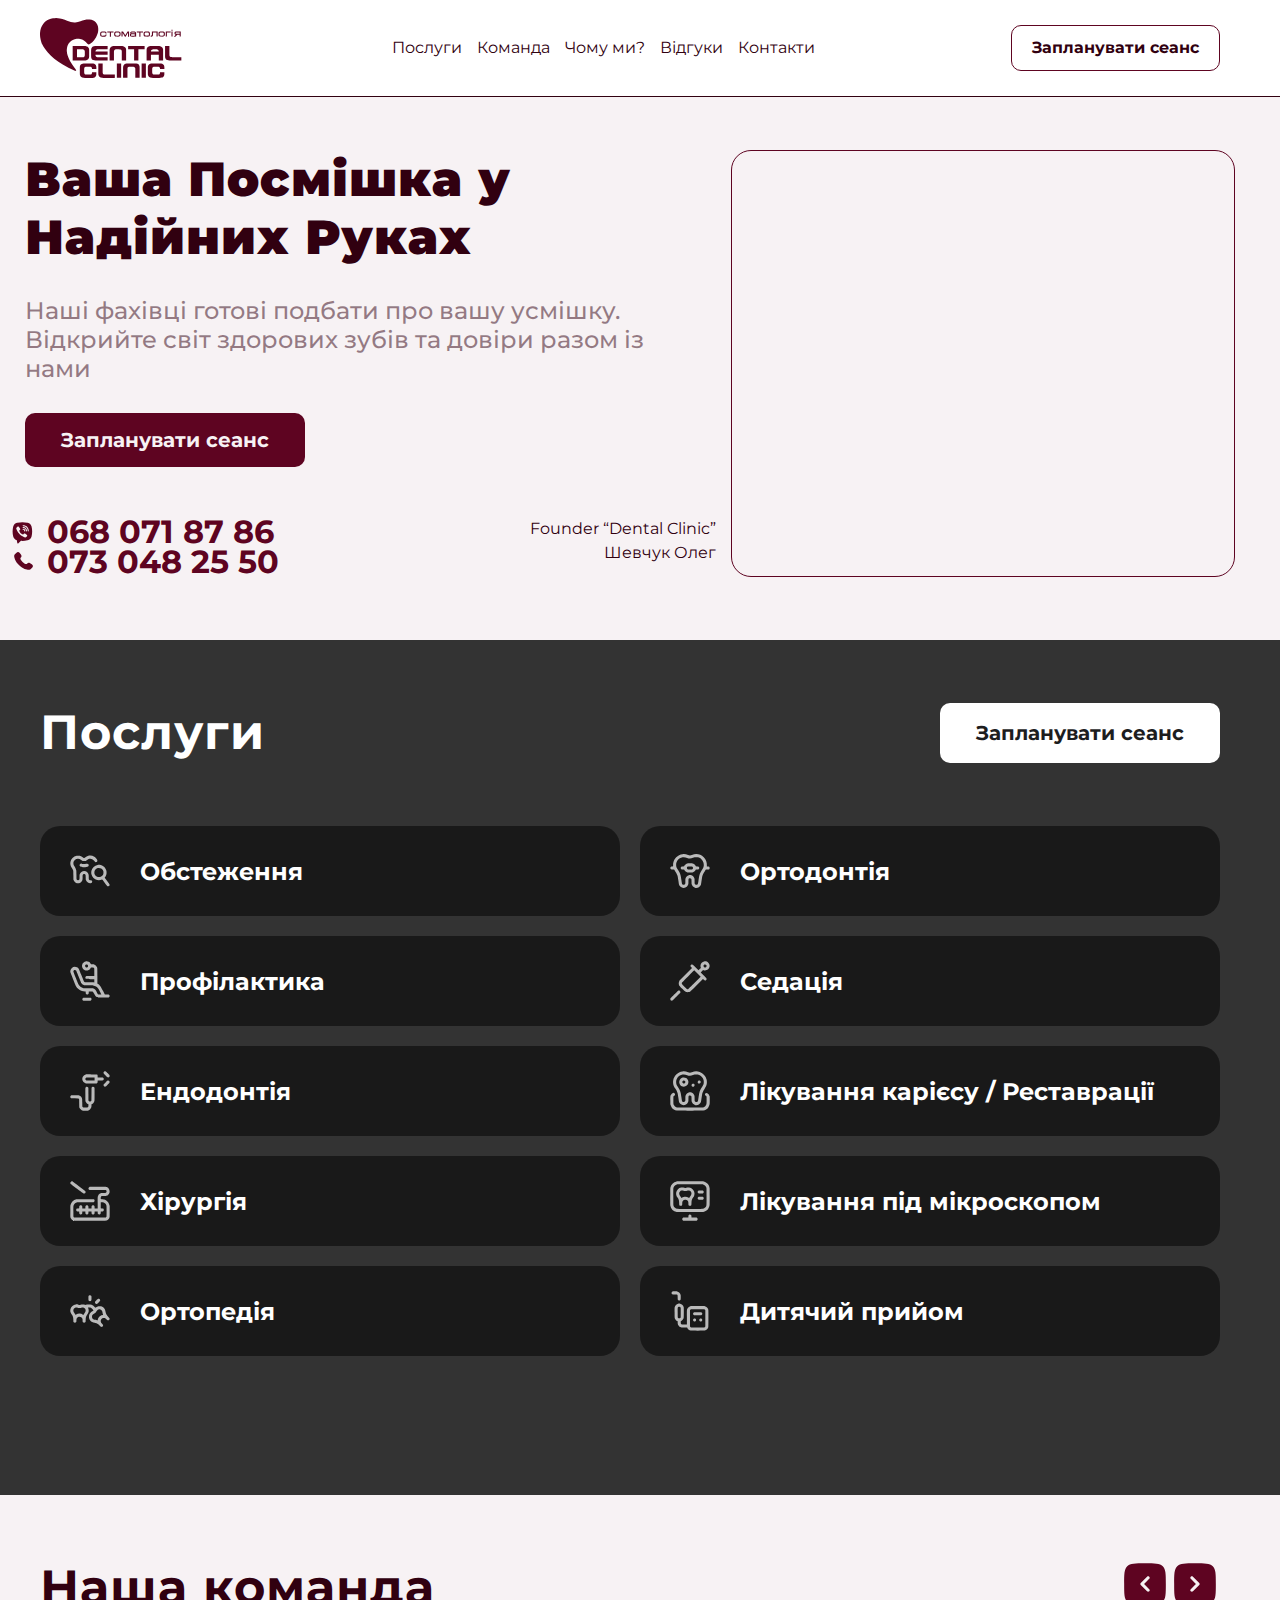
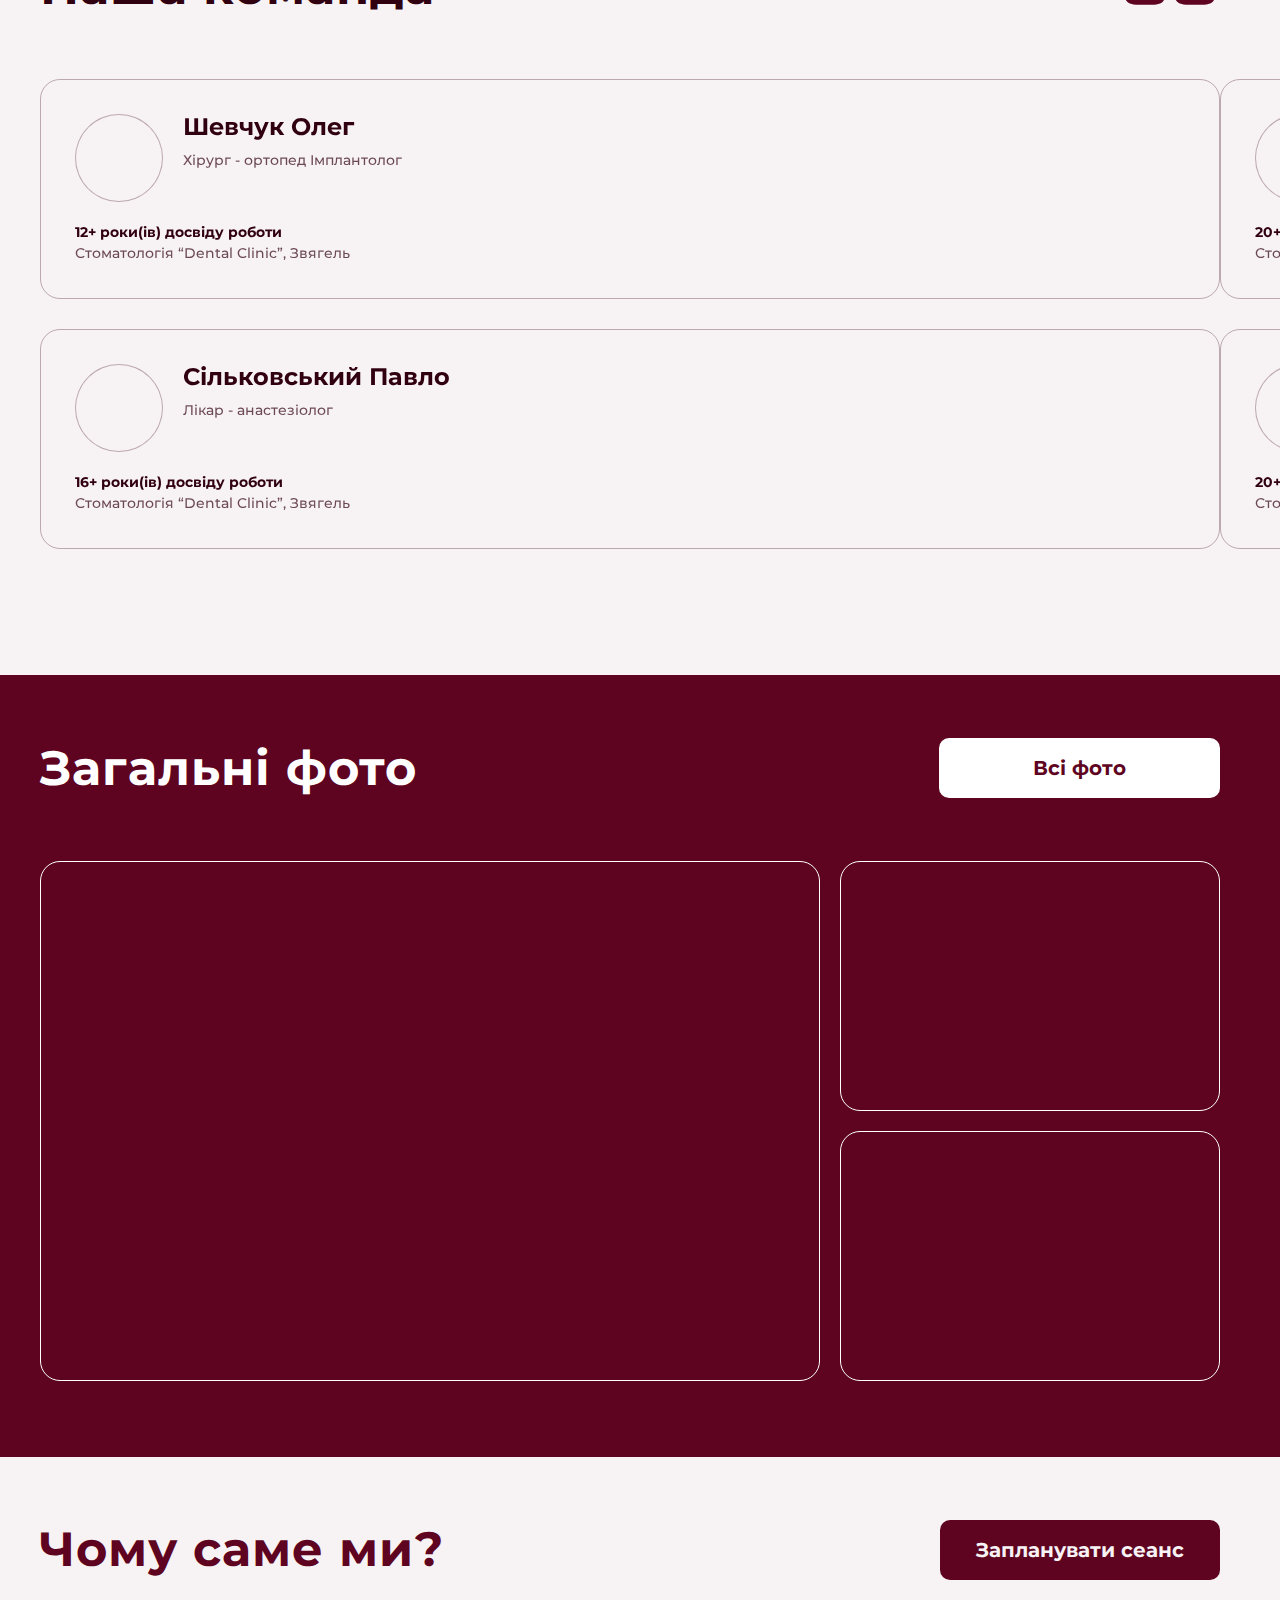
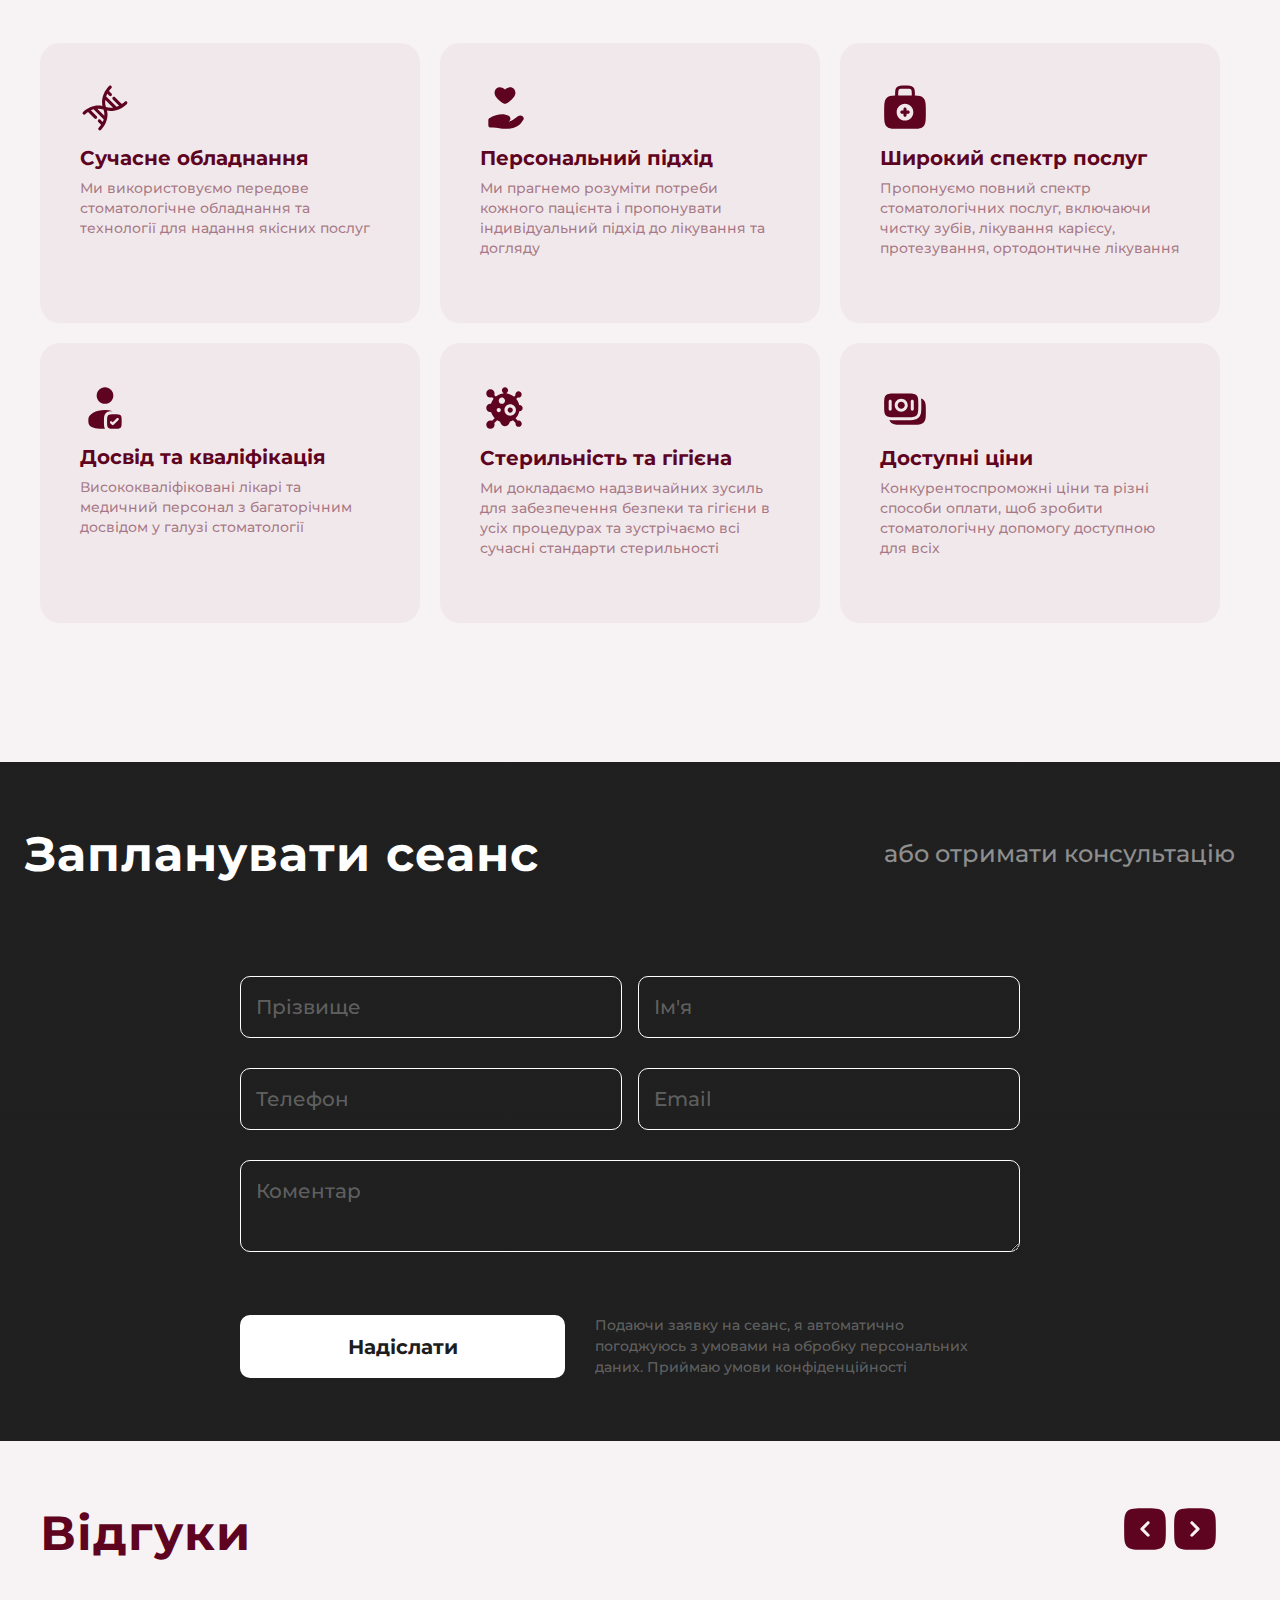
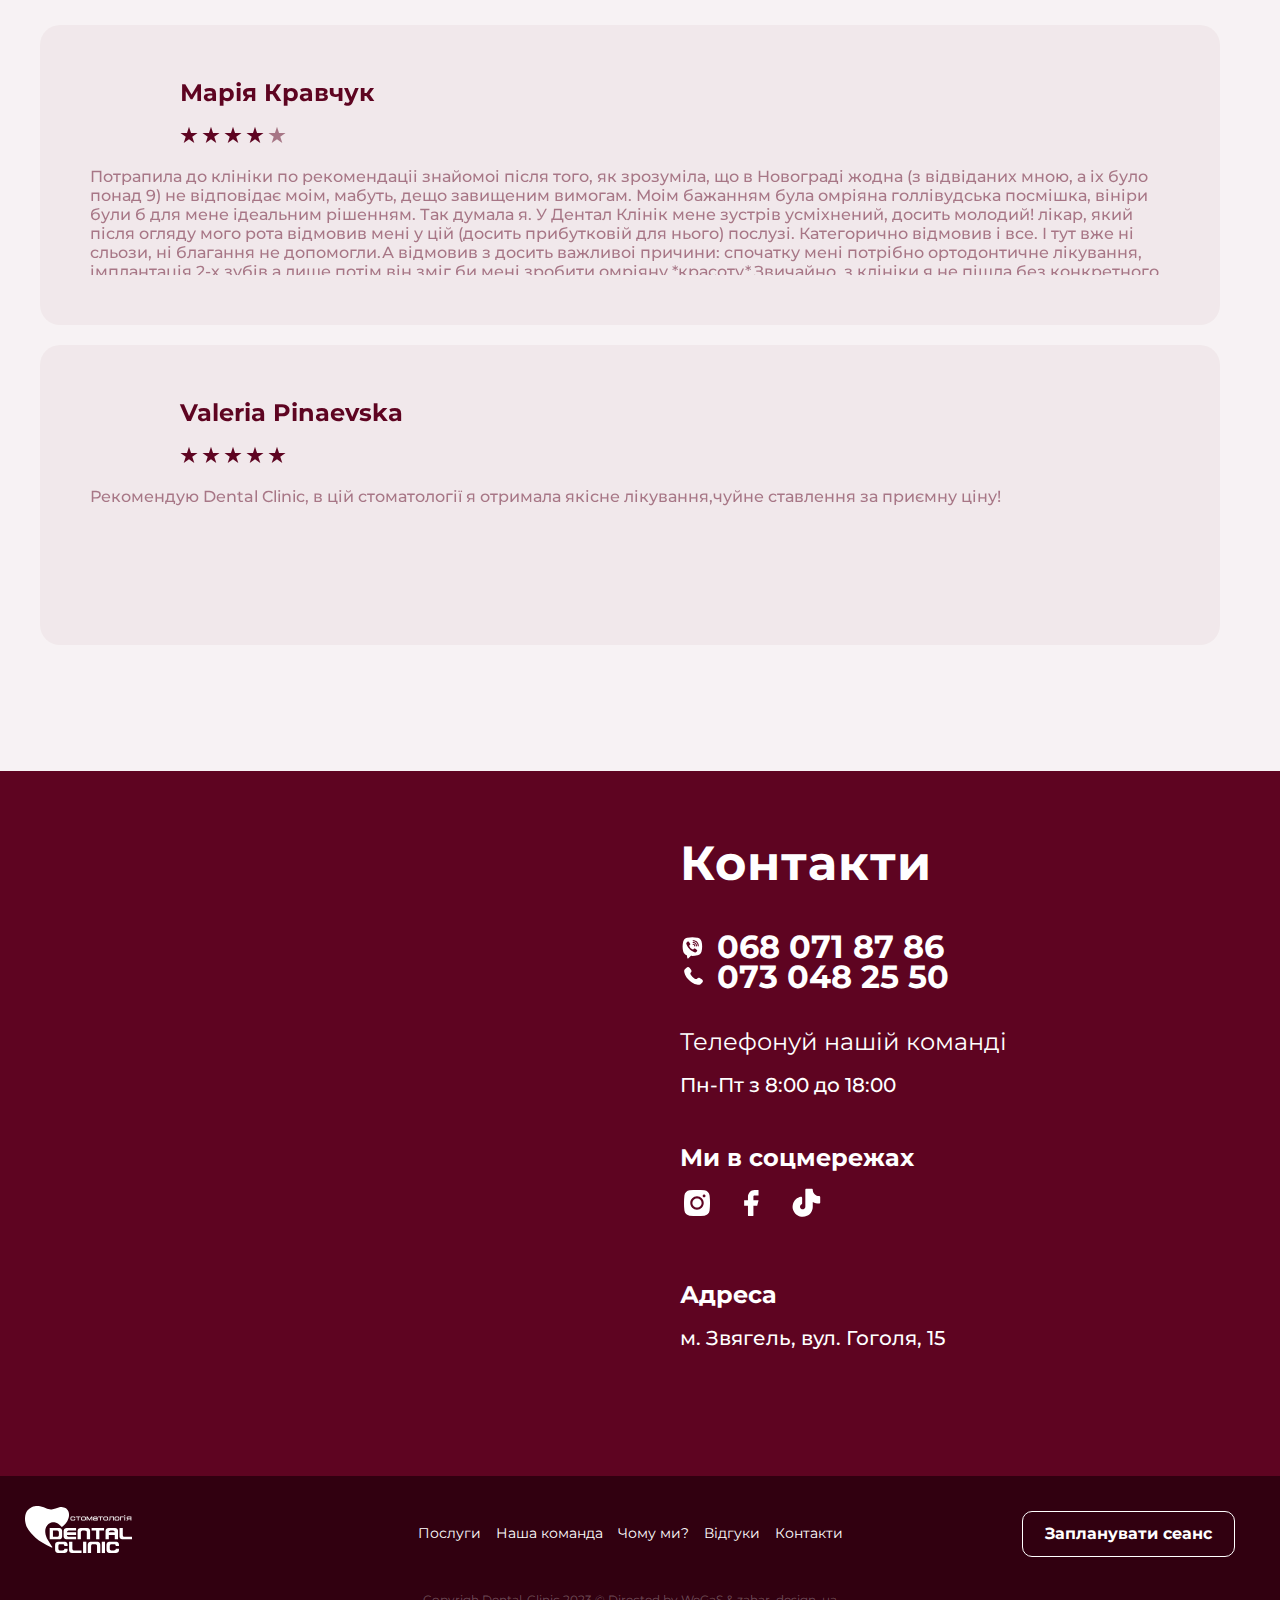
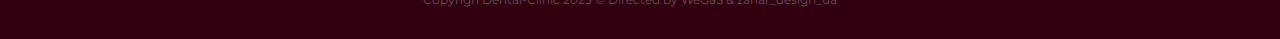
==== index.html @ 7c2f3744 "Add files via upload" ====
<!DOCTYPE html>
<html lang="ua">

<head>
	<!-- Google tag (gtag.js) -->
	<script async src="https://www.googletagmanager.com/gtag/js?id=G-PB5GNSH8ZQ"></script>
	<script>
		window.dataLayer = window.dataLayer || []
		function gtag() { dataLayer.push(arguments) }
		gtag('js', new Date())

		gtag('config', 'G-PB5GNSH8ZQ');
	</script>
	<meta charset="UTF-8">
	<meta name="viewport" content="width=device-width, initial-scale=1.0">
	<link rel="stylesheet" href="/style/bootstrap/bootstrap-grid.min.css">
	<link rel="stylesheet" href="/style/null.css">
	<link rel="stylesheet" href="/style/style.css">
	<link rel="stylesheet" href="/style/adaptive.css">
	<link rel="stylesheet" href="/style/header.css">
	<link rel="stylesheet" href="https://cdn.jsdelivr.net/npm/swiper@11/swiper-bundle.min.css" />
	<link rel="stylesheet" href="https://cdnjs.cloudflare.com/ajax/libs/animate.css/4.1.1/animate.min.css" />
	<link rel="stylesheet" href="/style/animation.css">
	<link rel="icon" type="image/x-icon" href="/media/icon/fav.svg">
	<title>Dental Clinic</title>

</head>

<body>
	<div class="wrapper">
		<header class="header">
			<div class="header__container">
				<a href='' class='header__logo'>
					<svg xmlns="http://www.w3.org/2000/svg" width="227" height="96" viewBox="0 0 227 96" fill="none">
						<g clip-path="url(#clip0_15_207)">
							<path fill-rule="evenodd" clip-rule="evenodd"
								d="M93.29 15.99C93.17 14.18 92.67 12.45 91.95 10.79C90.62 7.74002 88.54 5.38002 85.53 3.90002C83.66 2.97002 81.66 2.54002 79.58 2.38002C76.82 2.17002 74.09 2.38002 71.42 3.06002C69.23 3.61002 67.07 4.28002 64.9 4.94002C62.15 5.78002 59.41 6.65002 56.52 6.93002C54.95 7.08002 53.38 7.11002 51.83 6.86002C50.18 6.60002 48.56 6.18002 46.99 5.59002C44.56 4.67002 42.15 3.72002 39.73 2.79002C37.18 1.80002 34.61 0.94002 31.87 0.58002C29.87 0.32002 27.86 0.15002 25.84 0.0200195C24.17 0.18002 22.49 0.30002 20.83 0.50002C18.46 0.79002 16.18 1.46002 14 2.42002C10.45 3.99002 7.45999 6.29002 5.10999 9.39002C1.98999 13.49 0.519988 18.21 0.0999884 23.3C-0.120012 26.03 0.0299884 28.76 0.439988 31.46C0.809988 33.88 1.36999 36.27 2.16999 38.59C2.58999 39.8 2.95999 41.04 3.52999 42.17C5.92999 46.97 9.06999 51.28 12.61 55.29C15.75 58.84 19.2 62.08 22.87 65.08C27.17 68.59 31.72 71.75 36.46 74.62C42.45 78.25 48.69 81.37 55.12 84.12C55.73 84.38 56.39 84.55 57.04 84.67C57.69 84.79 58.23 84.4 57.91 83.65C57.79 83.36 57.68 83.06 57.51 82.8C57.08 82.15 56.62 81.51 56.15 80.88C53.42 77.24 50.8 73.52 48.55 69.56C46.99 66.81 45.62 63.97 44.6 60.97C43.75 58.48 43.17 55.92 43 53.3C42.86 51.19 42.95 49.08 43.42 47.01C44.09 44.06 45.34 41.38 47.34 39.1C50.39 35.63 54.28 33.72 58.85 33.2C60.69 32.99 62.53 33.11 64.36 33.49C68.82 34.43 72.43 36.74 75.31 40.25C75.72 40.76 76.16 41.25 76.62 41.71C77.17 42.26 77.87 42.5 78.62 42.22C79.26 41.98 79.9 41.69 80.46 41.31C82.85 39.67 84.91 37.66 86.7 35.39C89.17 32.25 91.02 28.76 92.25 24.96C92.79 23.28 93.23 21.56 93.35 19.8C93.44 18.54 93.36 17.26 93.28 16L93.29 15.99Z"
								fill="#5E0421" />
							<path fill-rule="evenodd" clip-rule="evenodd"
								d="M108.41 53.73H88.87C88.93 53.3 88.95 52.95 89.03 52.61C89.32 51.44 89.96 50.58 91.21 50.35C91.81 50.24 92.43 50.13 93.04 50.13C97.96 50.11 102.88 50.12 107.8 50.12H108.41V44.88H108.09C102.16 44.88 96.23 44.87 90.3 44.88C88.96 44.88 87.61 44.93 86.3 45.28C85.21 45.57 84.19 45.99 83.41 46.87C82.34 48.08 81.98 49.56 81.96 51.11C81.92 54.46 81.93 57.81 81.96 61.16C81.96 61.94 82.03 62.73 82.19 63.49C82.55 65.23 83.5 66.55 85.2 67.24C86.42 67.73 87.71 67.96 89.02 67.96C95.38 67.99 101.74 67.98 108.1 67.98C108.21 67.98 108.31 67.97 108.41 67.96V62.79H107.75C103.35 62.79 98.96 62.79 94.56 62.79C93.66 62.79 92.77 62.76 91.87 62.68C91.08 62.61 90.31 62.4 89.77 61.77C89.1 60.99 88.9 60.04 88.91 58.98H108.41V53.73Z"
								fill="#5E0421" />
							<path fill-rule="evenodd" clip-rule="evenodd"
								d="M197.14 49.41C196.72 47.5 195.63 46.14 193.71 45.5C192.13 44.97 190.49 44.9 188.85 44.89C185.69 44.86 182.53 44.86 179.37 44.89C177.97 44.9 176.57 44.94 175.21 45.3C173.94 45.63 172.79 46.16 172.01 47.28C171.25 48.37 170.9 49.6 170.9 50.9C170.88 56.48 170.9 62.05 170.9 67.62V67.95H177.86V59.02H190.44V67.96H197.36V67.33C197.37 62.17 197.39 57 197.38 51.84C197.38 51.02 197.32 50.19 197.15 49.4L197.14 49.41ZM177.89 53.72C177.67 51.92 178.77 50.47 180.55 50.25C181.16 50.18 181.78 50.14 182.39 50.14C183.74 50.12 185.08 50.12 186.43 50.14C186.98 50.15 187.54 50.25 188.09 50.35C189.37 50.58 190.01 51.47 190.3 52.65C190.38 52.97 190.39 53.31 190.45 53.71H177.9L177.89 53.72Z"
								fill="#5E0421" />
							<path fill-rule="evenodd" clip-rule="evenodd"
								d="M78.7999 51.35C78.7999 50.67 78.7199 49.97 78.5699 49.3C78.1299 47.4 77.0199 46.1 75.1199 45.48C73.5499 44.97 71.9299 44.89 70.3199 44.89C64.5399 44.87 58.7599 44.89 52.9799 44.89H52.3799V67.98C52.5399 67.98 52.6699 68 52.7999 68C58.8999 68 64.9999 68 71.0899 68C72.1999 68 73.2899 67.9 74.3599 67.65C75.4399 67.4 76.4499 66.99 77.2399 66.16C78.3499 65 78.7699 63.56 78.7899 62.03C78.8399 58.47 78.8199 54.92 78.7899 51.37L78.7999 51.35ZM71.8299 59.27C71.8299 59.75 71.7399 60.24 71.5999 60.7C71.2299 61.93 70.2399 62.66 68.8099 62.7C65.9699 62.77 63.1299 62.78 60.2899 62.81C59.9699 62.81 59.6599 62.81 59.2899 62.81V50.15C59.3999 50.15 59.4899 50.13 59.5799 50.13C62.3499 50.13 65.1199 50.12 67.8899 50.14C68.4599 50.14 69.0399 50.25 69.5999 50.36C70.8299 50.6 71.4599 51.45 71.7199 52.61C71.8099 53.02 71.8399 53.46 71.8399 53.89C71.8499 55.69 71.8599 57.48 71.8399 59.28L71.8299 59.27Z"
								fill="#5E0421" />
							<path fill-rule="evenodd" clip-rule="evenodd"
								d="M138.08 51.53C138.08 50.81 138.01 50.07 137.85 49.37C137.41 47.44 136.31 46.07 134.36 45.45C132.84 44.97 131.28 44.9 129.71 44.89C126.49 44.86 123.27 44.86 120.05 44.89C118.67 44.9 117.29 44.93 115.94 45.29C114.77 45.6 113.7 46.07 112.91 47.04C111.97 48.2 111.61 49.56 111.6 50.99C111.57 56.51 111.58 62.03 111.58 67.55C111.58 67.69 111.6 67.83 111.61 67.95H118.55V67.3C118.55 62.89 118.55 58.47 118.55 54.05C118.55 53.59 118.58 53.11 118.67 52.66C118.9 51.52 119.51 50.68 120.69 50.37C121.12 50.26 121.57 50.15 122.01 50.15C124.18 50.15 126.35 50.13 128.51 50.27C129.73 50.35 130.7 50.73 131.01 52.57C131.07 52.95 131.11 53.35 131.11 53.74C131.11 58.29 131.11 62.83 131.11 67.38V67.98H138.08V67.53C138.08 62.2 138.08 56.87 138.07 51.53H138.08Z"
								fill="#5E0421" />
							<path fill-rule="evenodd" clip-rule="evenodd"
								d="M141.27 44.92V50.12H150.86V67.97H157.75V50.1H167.7V44.92H141.27Z" fill="#5E0421" />
							<path fill-rule="evenodd" clip-rule="evenodd"
								d="M226.32 62.8C221.55 62.8 216.78 62.81 212.01 62.8C211.27 62.8 210.52 62.72 209.79 62.58C208.71 62.38 207.98 61.73 207.7 60.65C207.58 60.19 207.49 59.7 207.49 59.22C207.47 54.66 207.48 50.09 207.48 45.53V44.91H200.53C200.53 45.05 200.5 45.16 200.5 45.26C200.5 50.67 200.5 56.07 200.51 61.48C200.51 62.2 200.59 62.94 200.75 63.64C201.17 65.48 202.26 66.77 204.07 67.39C205.18 67.77 206.35 67.97 207.52 67.97C213.92 67.99 220.32 67.98 226.71 67.99C226.8 67.99 226.88 67.99 226.99 67.97V62.8H226.31H226.32Z"
								fill="#5E0421" />
							<path fill-rule="evenodd" clip-rule="evenodd"
								d="M73.2001 78.21C73.7601 78.08 74.3401 78.01 74.9201 78C76.4001 77.97 77.8801 77.97 79.3501 78C79.9601 78.01 80.5801 78.1 81.1801 78.21C82.4101 78.43 83.0801 79.12 83.2901 80.35C83.3701 80.78 83.4001 81.22 83.4601 81.67H90.3701C90.3401 80.17 90.4901 78.71 90.1401 77.27C89.6901 75.43 88.7001 74.06 86.8601 73.41C85.7401 73.02 84.5801 72.82 83.4101 72.82C79.4801 72.8 75.5501 72.82 71.6201 72.8C70.5101 72.8 69.4201 72.9 68.3401 73.15C67.3001 73.39 66.3201 73.77 65.5301 74.55C64.3201 75.74 63.9001 77.26 63.8801 78.87C63.8301 82.35 63.8501 85.83 63.8801 89.31C63.8801 90.03 63.9501 90.77 64.1101 91.47C64.5501 93.36 65.6501 94.68 67.5501 95.3C69.1001 95.81 70.7001 95.88 72.3001 95.9C75.5601 95.93 78.8101 95.93 82.0701 95.9C83.4301 95.9 84.7901 95.82 86.1301 95.5C88.0801 95.02 89.4001 93.87 90.0001 91.94C90.1601 91.43 90.2801 90.89 90.3001 90.36C90.3501 89.25 90.3101 88.13 90.3101 87.01H83.4901C83.3801 87.61 83.3101 88.18 83.1801 88.74C82.9501 89.66 82.3301 90.22 81.4201 90.42C80.8101 90.55 80.1701 90.64 79.5401 90.65C78.1801 90.69 76.8101 90.67 75.4401 90.65C74.8101 90.65 74.1701 90.62 73.5401 90.53C72.2501 90.35 71.3201 89.7 71.0301 88.36C70.9301 87.91 70.8501 87.44 70.8401 86.98C70.8201 85.3 70.8201 83.61 70.8401 81.93C70.8401 81.47 70.8501 80.99 70.9601 80.54C71.3101 79.05 71.9601 78.49 73.2001 78.21Z"
								fill="#5E0421" />
							<path fill-rule="evenodd" clip-rule="evenodd"
								d="M182.23 78.2C182.8 78.09 183.37 78 183.95 77.99C185.45 77.96 186.94 77.96 188.44 77.99C189.03 78 189.63 78.0901 190.22 78.1901C191.45 78.4101 192.11 79.0901 192.33 80.3301C192.41 80.7601 192.44 81.2001 192.5 81.6501H199.41C199.37 80.1501 199.52 78.69 199.18 77.25C198.73 75.39 197.71 74.0101 195.84 73.3701C194.72 72.9901 193.56 72.8001 192.38 72.7901C188.32 72.7701 184.26 72.7801 180.2 72.7901C178.96 72.7901 177.75 72.9701 176.57 73.3601C175.09 73.8401 174.02 74.78 173.43 76.25C173.08 77.13 172.9 78.0401 172.89 78.9701C172.87 82.3801 172.87 85.7801 172.89 89.1901C172.89 89.9301 172.96 90.6801 173.12 91.4101C173.53 93.3101 174.63 94.64 176.52 95.28C178.08 95.81 179.7 95.8801 181.32 95.9001C184.58 95.9301 187.83 95.9301 191.09 95.9001C192.45 95.9001 193.81 95.83 195.14 95.49C197.06 95.01 198.39 93.89 198.99 91.99C199.16 91.44 199.3 90.8701 199.33 90.3001C199.38 89.2101 199.35 88.11 199.35 87H192.51C192.4 87.62 192.34 88.22 192.19 88.78C191.97 89.59 191.45 90.16 190.6 90.34C189.97 90.48 189.32 90.61 188.68 90.63C187.5 90.68 186.32 90.66 185.14 90.64C184.3 90.63 183.46 90.63 182.63 90.52C181.46 90.37 180.47 89.96 180.06 88.35C179.95 87.9 179.88 87.4301 179.87 86.9701C179.85 85.3201 179.85 83.68 179.87 82.03C179.87 81.55 179.91 81.0601 179.98 80.5801C180.17 79.3201 180.99 78.4401 182.23 78.1901V78.2Z"
								fill="#5E0421" />
							<path fill-rule="evenodd" clip-rule="evenodd"
								d="M159.71 79.76C159.71 78.85 159.67 77.93 159.43 77.04C158.94 75.27 157.92 73.98 156.15 73.38C155.03 73 153.87 72.81 152.69 72.8C148.63 72.78 144.57 72.78 140.51 72.8C139.29 72.8 138.1 72.99 136.94 73.35C135.39 73.84 134.3 74.82 133.71 76.35C133.29 77.43 133.19 78.56 133.19 79.7C133.18 84.92 133.19 90.14 133.19 95.36C133.19 95.52 133.21 95.69 133.22 95.86H140.21V95.21C140.21 90.91 140.21 86.6 140.21 82.3C140.21 81.87 140.21 81.44 140.24 81.01C140.42 79.32 141.25 78.42 142.63 78.2C143.2 78.11 143.77 78.01 144.35 78C145.77 77.97 147.19 77.96 148.62 78C149.36 78.02 150.1 78.15 150.83 78.29C151.82 78.48 152.38 79.16 152.58 80.1C152.72 80.75 152.79 81.43 152.79 82.1C152.81 86.5 152.79 90.89 152.79 95.29V95.88H159.7C159.7 95.68 159.72 95.5 159.72 95.31C159.72 90.13 159.72 84.94 159.72 79.76H159.71Z"
								fill="#5E0421" />
							<path fill-rule="evenodd" clip-rule="evenodd"
								d="M119.34 90.66C114.49 90.66 109.65 90.66 104.8 90.66C104.24 90.66 103.68 90.62 103.13 90.54C101.83 90.35 100.95 89.63 100.64 88.32C100.54 87.87 100.48 87.4 100.48 86.94C100.47 82.43 100.48 77.92 100.48 73.41V72.82H93.51V73.15C93.51 78.58 93.51 84 93.52 89.43C93.52 90.11 93.6 90.81 93.75 91.48C94.19 93.38 95.3 94.69 97.2 95.31C98.73 95.81 100.31 95.9 101.89 95.91C107.78 95.93 113.68 95.92 119.57 95.91C119.71 95.91 119.85 95.89 119.98 95.88V90.67H119.34V90.66Z"
								fill="#5E0421" />
							<path d="M130.09 72.82H123.2V95.88H130.09V72.82Z" fill="#5E0421" />
							<path d="M169.75 72.81H162.92V95.88H169.75V72.81Z" fill="#5E0421" />
							<path fill-rule="evenodd" clip-rule="evenodd"
								d="M154.13 24.64C154.13 24.31 154.09 23.97 154.02 23.64C153.83 22.81 153.37 22.17 152.55 21.87C152.16 21.72 151.72 21.62 151.3 21.61C149.94 21.58 148.57 21.59 147.2 21.61C146.84 21.61 146.47 21.71 146.11 21.79C145.11 22.01 144.33 23 144.65 24.38H146.38C146.38 24.24 146.38 24.12 146.38 24.01C146.4 23.46 146.45 23.4 146.99 23.25C147.1 23.22 147.21 23.18 147.32 23.18C148.59 23.18 149.86 23.15 151.14 23.18C151.97 23.2 152.4 23.78 152.28 24.61C151.97 24.58 151.66 24.51 151.35 24.51C149.76 24.5 148.17 24.48 146.58 24.51C146.15 24.51 145.7 24.64 145.29 24.81C144.7 25.04 144.3 25.5 144.24 26.15C144.19 26.72 144.15 27.31 144.22 27.87C144.35 28.87 144.97 29.48 145.95 29.65C146.37 29.73 146.8 29.75 147.23 29.77C147.74 29.79 148.24 29.77 148.75 29.77C149.26 29.77 149.72 29.77 150.21 29.77C150.71 29.77 151.26 29.86 151.71 29.7C152.22 29.53 152.62 29.88 153.1 29.78C153.4 29.72 153.73 29.77 154.11 29.77C154.11 29.64 154.13 29.57 154.13 29.5C154.13 27.87 154.13 26.24 154.13 24.61V24.64ZM151.62 28.12C151.37 28.18 151.1 28.22 150.85 28.22C149.67 28.23 148.49 28.22 147.31 28.22C147.27 28.22 147.23 28.22 147.2 28.22C146.08 28.19 145.71 27.72 145.98 26.64C146.02 26.48 146.2 26.29 146.36 26.22C146.57 26.13 146.83 26.11 147.07 26.1C147.74 26.08 148.42 26.1 149.09 26.1C149.73 26.1 150.36 26.09 151 26.1C151.22 26.1 151.45 26.14 151.66 26.2C152.17 26.35 152.37 26.65 152.35 27.2C152.33 27.71 152.12 28 151.62 28.11V28.12Z"
								fill="#5E0421" />
							<path fill-rule="evenodd" clip-rule="evenodd"
								d="M140.78 21.58C140.43 21.57 140.26 21.7 140.08 22C139.12 23.64 138.14 25.27 137.17 26.9C137.02 27.15 136.86 27.39 136.69 27.67C135.48 25.62 134.29 23.62 133.11 21.63H130.6V29.76H132.38V23.49C133.51 25.39 134.58 27.18 135.65 28.97C135.99 29.5367 136.493 29.8133 137.16 29.8C137.16 29.8 137.23 29.78 137.27 29.77C138.51 27.7 139.75 25.64 140.98 23.57L141.1 23.61V29.78H142.79V21.6C142.1 21.6 141.43 21.62 140.76 21.6L140.78 21.58Z"
								fill="#5E0421" />
							<path fill-rule="evenodd" clip-rule="evenodd"
								d="M225.39 21.59C222.94 21.59 220.49 21.59 218.04 21.61C217.66 21.61 217.26 21.72 216.91 21.86C216.29 22.11 215.85 22.58 215.74 23.25C215.66 23.74 215.68 24.25 215.68 24.76C215.68 25.69 216.16 26.35 217.04 26.65C217.26 26.72 217.48 26.77 217.78 26.85C216.67 27.84 215.61 28.77 214.45 29.79C215.25 29.79 215.91 29.77 216.57 29.79C216.9 29.8 217.13 29.7 217.36 29.47C218.17 28.67 219 27.88 219.83 27.1C219.94 26.99 220.11 26.87 220.25 26.87C221.44 26.85 222.63 26.86 223.87 26.86V29.75H225.64V21.6C225.53 21.59 225.46 21.57 225.39 21.57V21.59ZM223.85 25.26C222 25.26 220.17 25.26 218.35 25.26C218.22 25.26 218.09 25.21 217.97 25.19C217.66 25.13 217.46 24.99 217.47 24.63C217.47 24.44 217.45 24.26 217.46 24.07C217.48 23.44 217.65 23.25 218.28 23.18C218.32 23.18 218.35 23.18 218.39 23.18C220.2 23.18 222.01 23.18 223.86 23.18V25.27L223.85 25.26Z"
								fill="#5E0421" />
							<path fill-rule="evenodd" clip-rule="evenodd"
								d="M176.31 24.73C176.31 24.31 176.23 23.87 176.09 23.48C175.64 22.25 174.66 21.72 173.42 21.61C172.68 21.55 171.93 21.6 171.18 21.6C170.45 21.6 169.72 21.56 169 21.6C167.39 21.72 166.09 22.73 166.06 24.68C166.05 25.37 166.06 26.06 166.06 26.75C166.08 28.33 167.07 29.51 168.65 29.67C169.85 29.79 171.07 29.77 172.28 29.78C172.76 29.78 173.25 29.76 173.73 29.67C175.01 29.44 175.97 28.77 176.2 27.44C176.35 26.55 176.33 25.62 176.33 24.71L176.31 24.73ZM174.49 26.97C174.44 27.63 174 28.02 173.37 28.11C172.63 28.21 171.89 28.22 171.13 28.27C170.43 28.22 169.72 28.21 169.02 28.11C168.24 27.99 167.87 27.53 167.84 26.72C167.82 25.99 167.82 25.26 167.84 24.53C167.86 23.73 168.33 23.21 169.12 23.18C170.45 23.14 171.78 23.14 173.1 23.18C173.88 23.2 174.46 23.73 174.53 24.56C174.59 25.35 174.53 26.16 174.48 26.96L174.49 26.97Z"
								fill="#5E0421" />
							<path fill-rule="evenodd" clip-rule="evenodd"
								d="M129.04 23.69C128.71 22.52 127.79 21.74 126.3 21.61C125.56 21.55 124.81 21.6 124.06 21.6V21.55C123.63 21.55 123.2 21.53 122.77 21.55C122.23 21.58 121.68 21.59 121.16 21.73C119.98 22.03 119.21 22.79 118.99 24.01C118.81 25.02 118.85 26.05 118.95 27.08C119.08 28.53 120.13 29.57 121.55 29.68C122.76 29.78 123.97 29.77 125.18 29.79C125.66 29.79 126.15 29.75 126.63 29.68C127.94 29.48 128.91 28.59 129.08 27.29C129.21 26.34 129.17 25.36 129.18 24.39C129.18 24.15 129.1 23.92 129.03 23.68L129.04 23.69ZM127.42 26.67C127.41 27.45 126.99 27.95 126.21 28.11C125.92 28.17 125.62 28.21 125.32 28.21C124.46 28.22 123.6 28.22 122.74 28.21C122.46 28.21 122.18 28.17 121.91 28.11C121.15 27.95 120.72 27.49 120.69 26.73C120.66 26 120.66 25.27 120.69 24.54C120.73 23.71 121.26 23.2 122.09 23.17C122.73 23.14 123.36 23.17 124 23.17C124.64 23.17 125.27 23.14 125.91 23.17C126.86 23.21 127.41 23.81 127.42 24.76C127.42 25.4 127.42 26.03 127.42 26.67Z"
								fill="#5E0421" />
							<path fill-rule="evenodd" clip-rule="evenodd"
								d="M200.18 24.45C200.16 24.05 200.07 23.63 199.9 23.27C199.4 22.18 198.46 21.69 197.31 21.6C196.57 21.55 195.82 21.59 195.07 21.59C194.34 21.59 193.61 21.55 192.88 21.59C191.23 21.7 189.98 22.81 189.96 24.58C189.96 25.33 189.95 26.08 189.96 26.82C189.99 28.36 190.97 29.5 192.5 29.66C193.67 29.78 194.85 29.76 196.03 29.78C196.57 29.78 197.11 29.75 197.64 29.67C198.95 29.46 200.12 28.54 200.18 26.8C200.21 26.02 200.21 25.23 200.17 24.44L200.18 24.45ZM198.37 27.09C198.32 27.61 197.91 27.93 197.41 28.08C197.14 28.16 196.86 28.2 196.58 28.21C195.57 28.23 194.56 28.23 193.55 28.21C193.26 28.21 192.96 28.14 192.67 28.05C192.15 27.88 191.78 27.53 191.76 26.97C191.73 26.06 191.71 25.14 191.77 24.23C191.81 23.61 192.37 23.2 193.08 23.17C193.73 23.14 194.39 23.17 195.04 23.17C195.66 23.17 196.27 23.15 196.89 23.17C197.76 23.21 198.31 23.65 198.38 24.52C198.45 25.37 198.42 26.23 198.34 27.09H198.37Z"
								fill="#5E0421" />
							<path fill-rule="evenodd" clip-rule="evenodd"
								d="M106.68 26.48H104.98C104.98 26.57 104.96 26.63 104.96 26.69C104.93 27.61 104.66 28.05 103.75 28.12C102.36 28.23 100.95 28.25 99.5501 28.17C98.6201 28.12 98.2201 27.51 98.2201 26.56C98.2201 25.89 98.2101 25.21 98.2201 24.54C98.2401 23.74 98.7601 23.2 99.5601 23.19C100.85 23.16 102.14 23.15 103.43 23.19C104.52 23.22 104.92 23.66 104.96 24.75C104.96 24.78 104.99 24.81 105.02 24.86H106.71C106.83 23.14 105.69 21.71 104.04 21.63C102.44 21.55 100.82 21.54 99.2201 21.63C97.8601 21.71 96.7001 22.61 96.5301 24.09C96.4201 25.07 96.3901 26.07 96.4501 27.05C96.5201 28.21 97.0701 29.12 98.2201 29.52C98.6701 29.68 99.1601 29.77 99.6401 29.79C100.87 29.83 102.11 29.84 103.34 29.79C103.91 29.77 104.49 29.65 105.02 29.46C106.22 29.01 106.91 27.72 106.67 26.49L106.68 26.48Z"
								fill="#5E0421" />
							<path fill-rule="evenodd" clip-rule="evenodd"
								d="M179.42 21.63V22.22C179.42 23.79 179.42 25.36 179.41 26.93C179.4 27.79 178.98 28.19 178.13 28.21C177.93 28.21 177.73 28.21 177.53 28.21V29.79C177.7 29.79 177.85 29.79 178 29.79C178.17 29.79 178.34 29.8 178.51 29.79C179.87 29.63 180.91 29.04 181.13 27.44C181.22 26.74 181.2 26.03 181.22 25.32C181.23 24.61 181.22 23.91 181.22 23.2H186.83V29.76H188.6V21.62H179.43L179.42 21.63Z"
								fill="#5E0421" />
							<path fill-rule="evenodd" clip-rule="evenodd"
								d="M107.9 21.62V23.17H111.98V29.77H113.74V23.16H117.85V21.62H107.9Z" fill="#5E0421" />
							<path fill-rule="evenodd" clip-rule="evenodd"
								d="M155.17 21.62V23.19H159.25V29.77H161.03V23.15H165.12V21.62H155.17Z" fill="#5E0421" />
							<path fill-rule="evenodd" clip-rule="evenodd" d="M201.67 21.62V29.76H203.42V23.17H209.48V21.62H201.67Z"
								fill="#5E0421" />
							<path d="M212.5 21.61H210.78V29.76H212.5V21.61Z" fill="#5E0421" />
							<path d="M212.49 18.57H210.78V20.25H212.49V18.57Z" fill="#5E0421" />
						</g>
						<defs>
							<clipPath id="clip0_15_207">
								<rect width="227" height="95.91" fill="white" />
							</clipPath>
						</defs>
					</svg>
				</a>
				<div class="header__menu menu">
					<div class="menu__icon">
						<span></span>
					</div>
					<nav class="menu__body" style='@media (max-width: 767px){
						backdrop-filter: blur(20px) contrast(60%) !important;
    				-webkit-backdrop-filter: blur(20px) contrast(60%) !important;
					}'>
						<ul class="menu__list">
							<li><a data-goto='.services' href='' class="menu__link">Послуги</a></li>
							<li><a data-goto='.team' href='' class="menu__link">Команда</a></li>
							<li><a data-goto='.advantages' href='' class="menu__link">Чому ми?</a></li>
							<li><a data-goto='.reviews' href='' class="menu__link">Відгуки</a></li>
							<li><a data-goto='.contacts' href='' class="menu__link">Контакти</a></li>
						</ul>
						<a data-goto='.forms' href="" class="main__info-button menu__link ">Запланувати
							сеанс
						</a>
						<div class="menu__contacts">
							<div class="contact-row contact-row-1">
								<a href='tel:0680718786' class="contact__phone">068 071 87 86</a>
								<svg xmlns="http://www.w3.org/2000/svg" width="25" height="25" viewBox="0 0 25 25" fill="none">
									<path
										d="M17.2458 13.4441L16.7714 13.9158C16.7714 13.9158 15.6437 15.0371 12.5656 11.9765C9.48746 8.9158 10.6152 7.79451 10.6152 7.79451L10.9139 7.49744C11.6499 6.76562 11.7193 5.5907 11.0772 4.73296L9.76365 2.97837C8.96888 1.91674 7.43313 1.7765 6.52218 2.68228L4.88718 4.30799C4.43549 4.75712 4.13281 5.33932 4.16951 5.98517C4.26342 7.63748 5.011 11.1925 9.1825 15.3403C13.6062 19.7389 17.757 19.9137 19.4543 19.7555C19.9912 19.7055 20.4581 19.432 20.8343 19.0579L22.3141 17.5866C23.3129 16.5934 23.0313 14.8907 21.7533 14.196L19.7632 13.1141C18.924 12.658 17.9017 12.792 17.2458 13.4441Z"
										fill="#5E0421" />
								</svg>
								<a href='tel:0730482550' class="contact__phone">073 048 25 50</a>

							</div>
						</div>
					</nav>
				</div>
				<a data-goto='.forms' href="" class="header__button menu__link menu-btn">Запланувати
					сеанс
				</a>
			</div>
		</header>
		<main>
			<section class="main">
				<div class="conteiner">
					<div class="row">
						<div class="col-12 col-md-6 col-lg-7 main__info">
							<div>
								<h1 class="main__info-title title  animate__animated fadeIn">Ваша Посмішка у Надійних Руках</h1>
								<p class="main__info-description animate__animated fadeIn animate__delay-05s">Наші фахівці
									готові подбати про вашу усмішку. Відкрийте світ здорових
									зубів та довіри разом із нами</p>
								<a data-goto=".forms" href="#"
									class="main__info-button menu__link animate__animated fadeIn animate__delay-08s button__animation">Запланувати сеанс</a>
							</div>

							<div class="row main_number-pc animate__animated fadeIn animate__delay-1s">
								<div class="col-8">
									<div class="contact-row contact-row-1">
										<div class="main__phones">
											<div class='main__phones-row'>
												<svg xmlns="http://www.w3.org/2000/svg" width="25" height="25" viewBox="0 0 25 25" fill="none">
													<path fill-rule="evenodd" clip-rule="evenodd"
														d="M17.3705 2.73693C14.0932 2.00436 10.6946 2.00436 7.41733 2.73693L7.06418 2.81587C5.18419 3.2361 3.70039 4.67804 3.22654 6.54524C2.39584 9.81867 2.39584 13.2477 3.22654 16.5212C3.67918 18.3048 5.05336 19.7004 6.81414 20.188L7.29816 23.0794C7.32951 23.2667 7.46025 23.422 7.63938 23.4849C7.81851 23.5478 8.01766 23.5082 8.15914 23.3816L11.0036 20.8365C13.1333 20.9665 15.2766 20.7975 17.3705 20.3295L17.7237 20.2505C19.6036 19.8303 21.0874 18.3884 21.5613 16.5212C22.392 13.2477 22.392 9.81867 21.5613 6.54524C21.0874 4.67804 19.6036 3.2361 17.7237 2.81587L17.3705 2.73693ZM8.29593 6.46021C8.10244 6.43194 7.9051 6.47078 7.73675 6.57027H7.7224C7.33156 6.79937 6.97948 7.08893 6.67923 7.42818C6.42972 7.71666 6.29437 8.00855 6.25882 8.28951C6.23763 8.45699 6.25199 8.62447 6.30189 8.78443L6.31966 8.79537C6.60062 9.62115 6.96771 10.4155 7.41615 11.1633C7.9938 12.214 8.70469 13.1857 9.53119 14.0543L9.5558 14.0898L9.59476 14.1185L9.61937 14.1472L9.64808 14.1718C10.5198 15.0008 11.4938 15.715 12.5465 16.2971C13.7496 16.952 14.4797 17.2617 14.9179 17.3902V17.397C15.0464 17.436 15.1633 17.4538 15.2809 17.4538C15.6543 17.4264 16.0079 17.2748 16.2851 17.0231C16.6228 16.7228 16.9091 16.3693 17.1327 15.9765V15.9697C17.3426 15.5746 17.2715 15.2006 16.9687 14.9477C16.3622 14.4176 15.7064 13.9467 15.0102 13.5416C14.544 13.2886 14.0702 13.4418 13.8782 13.6981L13.4687 14.2142C13.2588 14.4706 12.8774 14.435 12.8774 14.435L12.8664 14.4419C10.022 13.7152 9.26322 10.8352 9.26322 10.8352C9.26322 10.8352 9.22767 10.4435 9.49085 10.2439L10.0036 9.83101C10.249 9.6314 10.4199 9.15836 10.1567 8.69146C9.75431 7.9943 9.28448 7.33832 8.75394 6.73297C8.63796 6.59025 8.47524 6.49316 8.29457 6.45885L8.29593 6.46021ZM13.1027 5.20833C12.8151 5.20833 12.5819 5.44151 12.5819 5.72916C12.5819 6.01681 12.8151 6.24999 13.1027 6.24999C14.4199 6.24999 15.5144 6.68053 16.379 7.50494C16.8241 7.95639 17.1706 8.49077 17.3981 9.07555C17.6264 9.66253 17.7303 10.2884 17.7036 10.9154C17.6914 11.2028 17.9145 11.4456 18.2018 11.4579C18.4892 11.4701 18.7321 11.247 18.7443 10.9596C18.7771 10.1883 18.6493 9.41879 18.3689 8.69791C18.0885 7.97706 17.6616 7.32017 17.1147 6.76716L17.1042 6.75714C16.0313 5.73108 14.6714 5.20833 13.1027 5.20833ZM13.0673 6.92117C12.7796 6.92117 12.5464 7.15435 12.5464 7.442C12.5464 7.72965 12.7796 7.96283 13.0673 7.96283H13.0843C14.0347 8.02981 14.7263 8.34663 15.2112 8.86667C15.7075 9.40225 15.9647 10.0675 15.9456 10.8906C15.939 11.1782 16.1667 11.4167 16.4543 11.4233C16.7419 11.43 16.9804 11.2023 16.987 10.9147C17.012 9.83397 16.6645 8.90206 15.9746 8.15796L15.9737 8.15699C15.2689 7.40064 14.302 7.00053 13.1371 6.92234L13.1196 6.92117H13.0673ZM13.0476 8.66528C12.7603 8.65016 12.5152 8.87077 12.5001 9.15802C12.485 9.44527 12.7056 9.69039 12.9928 9.70551C13.4289 9.72847 13.7069 9.85927 13.8817 10.0358C14.0572 10.213 14.1886 10.4969 14.2125 10.9419C14.2279 11.2291 14.4733 11.4494 14.7605 11.434C15.0478 11.4186 15.2681 11.1732 15.2527 10.8859C15.219 10.2609 15.0235 9.70834 14.6218 9.30279C14.2194 8.89648 13.67 8.69805 13.0476 8.66528Z"
														fill="#5E0421" />
												</svg>
												<a href='tel:0680718786' class="contact__phone">068 071 87 86</a>
											</div>
											<div class='main__phones-row'>
												<svg xmlns="http://www.w3.org/2000/svg" width="25" height="25" viewBox="0 0 25 25" fill="none">
													<path
														d="M17.2454 13.4441L16.7709 13.9158C16.7709 13.9158 15.6432 15.0371 12.5651 11.9765C9.48697 8.9158 10.6147 7.79451 10.6147 7.79451L10.9134 7.49744C11.6494 6.76562 11.7188 5.5907 11.0767 4.73296L9.76316 2.97837C8.9684 1.91674 7.43264 1.7765 6.52169 2.68228L4.88669 4.30799C4.435 4.75712 4.13232 5.33932 4.16902 5.98517C4.26293 7.63748 5.01051 11.1925 9.18202 15.3403C13.6057 19.7389 17.7565 19.9137 19.4538 19.7555C19.9907 19.7055 20.4576 19.432 20.8339 19.0579L22.3136 17.5866C23.3124 16.5934 23.0308 14.8907 21.7528 14.196L19.7627 13.1141C18.9236 12.658 17.9012 12.792 17.2454 13.4441Z"
														fill="#5E0421" />
												</svg>
												<a href='tel:0730482550' class="contact__phone">073 048 25 50</a>
											</div>


										</div>
									</div>
								</div>
								<div class="col-4">
									<div>Founder “Dental Clinic”</div>
									<div>Шевчук Олег</div>
								</div>
							</div>
							<div class="row main_number-mobi">
								<div class="contact-row contact-row-1">
									<a href='tel:0680718786' class="contact__phone">068 071 87 86</a>
									<svg xmlns="http://www.w3.org/2000/svg" width="20" height="20" viewBox="0 0 20 20" fill="none">
										<path
											d="M13.7975 10.755L13.4179 11.1324C13.4179 11.1324 12.5158 12.0294 10.0533 9.58087C7.59075 7.13235 8.4929 6.23531 8.4929 6.23531L8.73192 5.99766C9.32071 5.41221 9.37622 4.47226 8.86252 3.78607L7.8117 2.3824C7.17589 1.5331 5.94728 1.42091 5.21853 2.14553L3.91053 3.4461C3.54918 3.8054 3.30703 4.27116 3.33639 4.78784C3.41151 6.10969 4.00958 8.95372 7.34678 12.272C10.8858 15.7909 14.2063 15.9307 15.5642 15.8041C15.9937 15.7641 16.3673 15.5453 16.6683 15.246L17.852 14.069C18.6511 13.2744 18.4258 11.9123 17.4034 11.3565L15.8113 10.491C15.14 10.1261 14.3221 10.2333 13.7975 10.755Z"
											fill="#5E0421" />
									</svg>


									<a href='tel:0730482550' class="contact__phone">073 048 25 50</a>

								</div>

							</div>
						</div>
						<div class="col-12 col-md-6 col-lg-5">
							<div class='main__info-block animate__animated   fadeInRight animate__delay-1s'>
								<div class="main__photo" style='background-image: url("media/photo/main.jpg");'>
								</div>
							</div>
						</div>
						<div class="col-12 main_founder mobi">
							<div>Founder “Dental Clinic”</div>
							<div>Шевчук Олег</div>
						</div>
					</div>
				</div>
			</section>
			<section class='services' id='services'>
				<div class="conteiner">
					<div>
						<div class="col-7 col-md-6">
							<h3 class="services__title title animate__animated fadeInDown">Послуги</h3>
						</div>
						<div class="col-5 advantages-button-pagination">
							<div class='button-pagination'>
								<div class=""><svg class='services__button-prev' xmlns="http://www.w3.org/2000/svg" width="50"
										height="50" viewBox="0 0 50 50" fill="none">
										<path fill-rule="evenodd" clip-rule="evenodd"
											d="M42.7827 7.21772C39.7317 4.16675 34.8213 4.16675 25.0003 4.16675C15.1794 4.16675 10.2689 4.16675 7.21796 7.21772C4.16699 10.2687 4.16699 15.1792 4.16699 25.0001C4.16699 34.821 4.16699 39.7315 7.21796 42.7824C10.2689 45.8334 15.1794 45.8334 25.0003 45.8334C34.8213 45.8334 39.7317 45.8334 42.7827 42.7824C45.8337 39.7315 45.8337 34.821 45.8337 25.0001C45.8337 15.1792 45.8337 10.2687 42.7827 7.21772ZM29.2302 17.6452C29.8404 18.2554 29.8404 19.2447 29.2302 19.8549L24.085 25.0001L29.2302 30.1452C29.8404 30.7554 29.8404 31.7447 29.2302 32.3549C28.62 32.9651 27.6307 32.9651 27.0205 32.3549L20.7705 26.1049C20.4774 25.8119 20.3128 25.4145 20.3128 25.0001C20.3128 24.5857 20.4774 24.1883 20.7705 23.8952L27.0205 17.6452C27.6307 17.035 28.62 17.035 29.2302 17.6452Z"
											fill="white" />
									</svg></div>
								<div class=""><svg class='services__button-next' xmlns="http://www.w3.org/2000/svg" width="50"
										height="50" viewBox="0 0 50 50" fill="none">
										<path fill-rule="evenodd" clip-rule="evenodd"
											d="M7.21796 42.7824C10.2689 45.8334 15.1794 45.8334 25.0003 45.8334C34.8213 45.8334 39.7317 45.8334 42.7827 42.7824C45.8337 39.7315 45.8337 34.821 45.8337 25.0001C45.8337 15.1792 45.8337 10.2687 42.7827 7.21772C39.7317 4.16675 34.8213 4.16675 25.0003 4.16675C15.1794 4.16675 10.2689 4.16675 7.21796 7.21772C4.16699 10.2687 4.16699 15.1792 4.16699 25.0001C4.16699 34.821 4.16699 39.7315 7.21796 42.7824ZM20.7705 32.3549C20.1603 31.7447 20.1603 30.7554 20.7705 30.1452L25.9156 25.0001L20.7705 19.8549C20.1603 19.2447 20.1603 18.2554 20.7705 17.6452C21.3807 17.035 22.37 17.035 22.9802 17.6452L29.2302 23.8952C29.5232 24.1883 29.6878 24.5857 29.6878 25.0001C29.6878 25.4145 29.5232 25.8119 29.2302 26.1049L22.9802 32.3549C22.37 32.9651 21.3807 32.9651 20.7705 32.3549Z"
											fill="white" />
									</svg></div>
							</div>
						</div>
						<div class="col-12 col-md-6 services__button-block pc">
							<a data-goto=".forms" href="#" class="services__button menu__link button__animation">Запланувати сеанс</a>
						</div>
					</div>
					<div class="services__blocks pc">
						<div>
							<a href='#popup-1' class="services__item popup-link animate__animated fadeInDown animate__delay-04s">
								<svg xmlns="http://www.w3.org/2000/svg" width="40" height="32" viewBox="0 0 40 32" fill="none">
									<path fill-rule="evenodd" clip-rule="evenodd"
										d="M6.64803 0.719628C3.41287 1.33086 0.971179 3.7867 0.42441 6.97917C0.0639487 9.08347 0.546256 11.0799 1.85233 12.89C2.41864 13.6749 2.93287 14.7445 3.15679 15.6036C3.3181 16.2222 3.32879 16.4575 3.37395 20.4079C3.41972 24.4083 3.42772 24.5802 3.58956 25.0618C3.96172 26.1689 4.8321 27.2147 5.81572 27.7368C6.42326 28.0592 7.33726 28.2926 7.99249 28.2926C8.64272 28.2926 9.55664 28.0607 10.1705 27.7401C10.863 27.3783 11.7436 26.4683 12.098 25.7483C12.5369 24.8564 12.605 24.3776 12.6066 22.17C12.6078 20.2992 12.6134 20.2294 12.7869 19.9008C12.8853 19.7143 13.1133 19.4579 13.2935 19.331C13.5791 19.1299 13.6876 19.1002 14.1393 19.1002C14.5727 19.1002 14.7086 19.134 14.9694 19.3066C15.1409 19.4201 15.3634 19.6451 15.4638 19.8066C15.6419 20.0931 15.6474 20.1546 15.6901 22.331C15.7296 24.3381 15.7506 24.6119 15.8996 25.0618C16.5593 27.0523 18.5233 28.4099 20.5428 28.2716C21.2693 28.2218 21.6293 28.0555 21.9685 27.6129C22.3926 27.0597 22.3821 26.3645 21.9406 25.7732C21.6452 25.3778 21.3512 25.2627 20.5159 25.2157C19.848 25.1781 19.736 25.1498 19.4449 24.9447C19.266 24.8187 19.0391 24.5631 18.9407 24.3766C18.7673 24.048 18.7616 23.9782 18.7604 22.1074C18.7594 20.7093 18.7279 20.0287 18.646 19.6387C18.2114 17.5687 16.2628 15.9876 14.1463 15.9876C12.1973 15.9876 10.3718 17.3266 9.74579 19.2156C9.59664 19.6657 9.57572 19.9391 9.53626 21.9522L9.49249 24.1889L9.2861 24.5005C9.0048 24.9253 8.62249 25.1455 8.08672 25.1913C7.53179 25.2388 7.0621 25.011 6.72326 24.5302L6.49249 24.2027L6.44664 20.113C6.40441 16.3486 6.38803 15.9666 6.24056 15.3093C5.89387 13.7638 5.30387 12.419 4.46449 11.2609C3.61756 10.0925 3.41687 9.52417 3.4161 8.29255C3.41564 7.56563 3.44849 7.30747 3.60018 6.84424C4.18626 5.05532 5.78887 3.82209 7.68741 3.69909C8.93218 3.6184 10.0414 4.00786 11.1415 4.91178C12.1303 5.72417 13.0083 6.05947 14.1463 6.05947C15.2817 6.05947 16.1584 5.72547 17.1504 4.91501C17.8757 4.32232 18.4427 4.02078 19.1922 3.82909C21.2106 3.31294 23.2283 4.1984 24.3806 6.10617C24.7234 6.67355 24.8141 6.7684 25.19 6.95232C25.5473 7.12717 25.6759 7.15209 26.014 7.11201C27.0605 6.98809 27.6655 5.89694 27.2254 4.92732C26.714 3.8007 25.4343 2.39255 24.314 1.72394C21.522 0.0573971 18.0034 0.286628 15.4959 2.2984C14.7439 2.90186 14.5806 2.98486 14.1463 2.98486C13.7314 2.98486 13.4835 2.87486 13.0345 2.49147C12.0976 1.6917 10.9819 1.11317 9.82279 0.826166C8.96433 0.613705 7.47356 0.563628 6.64803 0.719628ZM10.8771 8.63563C10.8348 8.65109 10.7056 8.68455 10.59 8.71001C10.4745 8.73547 10.2527 8.86801 10.0972 9.00455C9.24187 9.75555 9.39095 11.0169 10.396 11.5322C10.8153 11.7472 11.9575 12.0366 12.8111 12.144C14.576 12.3662 17.212 12.0072 18.0721 11.4276C18.8394 10.9105 18.9735 9.86817 18.3622 9.17194C17.8546 8.59386 17.3078 8.51894 16.1848 8.8737C15.5339 9.07932 15.4119 9.09247 14.1463 9.09247C12.9127 9.09247 12.7455 9.07563 12.1463 8.89132C11.4588 8.67986 11.0058 8.58855 10.8771 8.63563ZM27.6091 9.94386C24.5396 10.5269 22.1968 12.7308 21.4329 15.7541C21.1981 16.6836 21.1981 18.363 21.4329 19.2926C21.7886 20.6999 22.4901 21.9516 23.4753 22.9364C24.1486 23.6095 24.7815 24.0485 25.7172 24.4918C27.4679 25.3211 29.6229 25.4313 31.4115 24.783C31.7099 24.6748 32.0233 24.5719 32.1079 24.5542C32.2339 24.5279 32.6935 25.1018 34.6463 27.723C36.279 29.9146 37.1262 30.9881 37.333 31.1275C37.5836 31.2963 37.7213 31.331 38.1407 31.331C38.932 31.331 39.4153 30.958 39.6212 30.1883C39.8051 29.5005 39.7493 29.4046 37.1568 25.9465C35.8564 24.2118 34.7659 22.7489 34.7334 22.6954C34.6971 22.6355 34.7722 22.4838 34.9296 22.2993C35.5469 21.5761 36.175 20.2663 36.427 19.1772C36.637 18.2696 36.6198 16.6403 36.3906 15.7202C36.1939 14.931 35.7004 13.8415 35.217 13.1292C34.2299 11.6749 32.5083 10.4959 30.7233 10.052C29.9072 9.84909 28.3862 9.79624 27.6091 9.94386ZM27.7773 13.0635C26.9353 13.2841 26.3391 13.6331 25.6822 14.2899C25.0159 14.9562 24.6744 15.5464 24.4521 16.4153C24.1746 17.5006 24.3186 18.6807 24.8534 19.7013C25.1803 20.3253 26.1136 21.2586 26.7376 21.5855C27.7582 22.1202 28.9383 22.2643 30.0236 21.9868C30.8925 21.7645 31.4826 21.423 32.1489 20.7567C32.8153 20.0904 33.1567 19.5002 33.379 18.6313C33.6566 17.546 33.5125 16.3659 32.9777 15.3453C32.6508 14.7213 31.7176 13.7881 31.0936 13.4612C30.0758 12.9279 28.8539 12.7814 27.7773 13.0635Z"
										fill="white" fill-opacity="0.7" />
								</svg>
								<p class='services__item-title'>Обстеження</p>
							</a>
							<a href='#popup-8' class="services__item popup-link animate__animated fadeInDown animate__delay-04s">
								<svg xmlns="http://www.w3.org/2000/svg" width="40" height="40" viewBox="0 0 40 40" fill="none">
									<path fill-rule="evenodd" clip-rule="evenodd"
										d="M12.5184 3.15619C10.0814 3.46896 7.94698 4.51803 6.21936 6.25211C4.69329 7.78388 3.74582 9.5245 3.26944 11.6714C3.13267 12.2879 3.1029 12.6764 3.09952 13.8919L3.09536 15.3651L2.20506 15.3919C1.39167 15.4163 1.2879 15.4365 1.00306 15.625C0.522901 15.9428 0.326132 16.3188 0.326132 16.9186C0.326132 17.5183 0.522824 17.8944 1.00282 18.2123C1.30782 18.4143 1.34382 18.4192 2.71729 18.4439L4.12013 18.4691L4.22082 18.7123C4.27621 18.846 4.75029 19.5955 5.27436 20.3777C6.33467 21.9606 6.90905 23.0403 7.32613 24.2341C7.75082 25.45 7.85675 25.9941 8.36559 29.5725C8.62429 31.3917 8.87229 33.036 8.91675 33.2263C9.21459 34.5029 10.2371 35.7746 11.4441 36.3697C13.3825 37.3255 15.5031 36.9879 17.007 35.4841C17.5671 34.924 17.9161 34.3698 18.1945 33.5983C18.3942 33.0448 18.3989 32.9878 18.4391 30.611C18.4831 28.0041 18.492 27.947 18.915 27.5623C19.6725 26.8732 20.8609 27.0657 21.3527 27.9571C21.4608 28.1531 21.4861 28.5529 21.5209 30.611C21.5611 32.9878 21.5657 33.0448 21.7654 33.5983C22.2996 35.0783 23.4405 36.2034 24.8992 36.6887C27.0723 37.4116 29.6697 36.2963 30.6568 34.2163C30.8249 33.8622 30.9988 33.4167 31.0432 33.2263C31.0877 33.036 31.3357 31.3917 31.5944 29.5725C32.1032 25.9941 32.2091 25.45 32.6338 24.2341C33.0509 23.0403 33.6253 21.9606 34.6856 20.3777C35.2097 19.5955 35.6837 18.846 35.7391 18.7123L35.8398 18.4691L37.2497 18.4439C37.2497 18.4439 38.5009 18.5 38.6595 18.4186C38.8181 18.3373 39.0009 18.3461 39.1932 18.1538C39.3855 17.9615 39.5394 17.8077 39.6163 17.4231C39.6932 17.0384 39.5883 16.3461 39.5009 16.1538C39.4135 15.9615 38.9794 15.5625 38.6196 15.4626C38.4582 15.4177 37.9894 15.3809 37.5777 15.3806L36.8294 15.3802L36.8768 14.4379C37.0345 11.309 35.9503 8.47296 33.7493 6.2568C30.6257 3.11165 26.0868 2.2328 21.8934 3.96111C20.4344 4.56242 19.5255 4.56242 18.0666 3.96111C16.2224 3.20111 14.3196 2.92503 12.5184 3.15619ZM12.4817 6.27396C8.63567 6.96811 5.92644 10.3926 6.1599 14.2648C6.25982 15.922 6.63759 16.8932 7.93875 18.8375C9.29967 20.8712 10.024 22.3607 10.5403 24.1879C10.8357 25.2331 10.9401 25.8296 11.4417 29.3366C11.9379 32.8057 12.0019 33.0592 12.4727 33.4183C13.2621 34.0203 14.1561 33.9775 14.8283 33.3054C15.3378 32.7959 15.3646 32.6431 15.3646 30.249C15.3646 28.4357 15.3837 28.0993 15.5163 27.5809C15.9404 25.9227 17.1682 24.6577 18.7744 24.2241C19.5804 24.0066 20.7537 24.0399 21.4971 24.3014C22.932 24.8062 24.0532 26.0541 24.4437 27.5809C24.5762 28.0993 24.5954 28.4357 24.5954 30.249C24.5954 32.6431 24.6221 32.7959 25.1317 33.3054C25.8038 33.9775 26.6979 34.0203 27.4872 33.4183C27.9581 33.0592 28.0221 32.8057 28.5182 29.3366C29.0203 25.8264 29.1245 25.2312 29.4201 24.1879C29.9881 22.1833 30.6994 20.7639 32.3767 18.2881C33.3256 16.8876 33.7189 15.7535 33.7987 14.1879C33.9101 12.0026 33.1508 10.0272 31.5954 8.45534C30.5108 7.35942 29.4238 6.73911 27.9304 6.36388C27.3705 6.22319 27.0438 6.1935 26.0954 6.19742C24.7874 6.2028 24.3124 6.3008 22.9678 6.84288C21.7981 7.3145 21.0612 7.4665 19.9537 7.46473C18.9496 7.46311 17.9202 7.26126 17.1574 6.91642C15.6111 6.21734 14.0125 5.99773 12.4817 6.27396ZM17.4415 12.4233C16.1808 12.695 14.8864 13.7001 14.3573 14.8182L14.0954 15.3715L13.0184 15.3776C11.7894 15.3844 11.4946 15.4703 11.0797 15.943C10.8546 16.1993 10.6731 16.6347 10.6731 16.9186C10.6731 17.2026 10.8546 17.638 11.0797 17.8943C11.4946 18.367 11.7894 18.4529 13.0184 18.4597L14.0954 18.4658L14.3573 19.0191C14.8944 20.154 16.1865 21.1467 17.48 21.4183C18.2381 21.5775 21.7219 21.5775 22.48 21.4183C23.7822 21.1449 25.0584 20.1642 25.6019 19.0191L25.8646 18.4658L26.9415 18.4597C28.1706 18.4529 28.4654 18.367 28.8803 17.8943C29.1054 17.638 29.2868 17.2026 29.2868 16.9186C29.2868 16.6347 29.1054 16.1993 28.8803 15.943C28.4654 15.4703 28.1706 15.3844 26.9415 15.3776L25.8646 15.3715L25.6019 14.8182C25.0584 13.6731 23.7822 12.6924 22.48 12.419C21.7438 12.2644 18.1644 12.2675 17.4415 12.4233ZM17.7492 15.555C17.5588 15.6557 17.2992 15.8856 17.1723 16.0658C16.9717 16.3505 16.9415 16.4606 16.9415 16.906C16.9415 17.5195 17.1346 17.8921 17.6184 18.2123C17.6184 18.2123 17.7827 18.3758 17.9303 18.4186C18.0778 18.4615 19.98 18.4186 19.98 18.4186C19.98 18.4186 21.924 18.4615 22.0297 18.4186C22.1354 18.3758 22.3415 18.2123 22.3415 18.2123C22.8217 17.8945 23.0184 17.5185 23.0184 16.9186C23.0184 16.3189 22.8217 15.9429 22.3417 15.625C22.3417 15.625 21.9917 15.4465 21.8471 15.4231C21.7024 15.3996 20.0627 15.3952 20.0627 15.3952C18.1166 15.372 18.0916 15.3737 17.7492 15.555ZM0.308594 16.9186C0.308594 17.109 0.323594 17.187 0.341978 17.0917C0.360286 16.9965 0.360286 16.8408 0.341978 16.7456C0.323594 16.6503 0.308594 16.7283 0.308594 16.9186Z"
										fill="white" fill-opacity="0.7" />
								</svg>
								<p class='services__item-title'>Ортодонтія</p>
							</a>
							<a href='#popup-2' class="services__item popup-link animate__animated fadeInDown animate__delay-04s">
								<svg xmlns="http://www.w3.org/2000/svg" width="40" height="40" viewBox="0 0 40 40" fill="none">
									<path fill-rule="evenodd" clip-rule="evenodd"
										d="M15.6083 0.414449C14.3423 0.687372 13.0655 1.68191 12.5034 2.83291C11.6 4.68291 11.9307 6.70306 13.3728 8.1453C14.8155 9.58783 16.8378 9.91853 18.6852 9.01399C19.4837 8.62299 20.3291 7.7766 20.6918 7.00483L20.9545 6.44606L22.1083 6.46637C23.1696 6.48514 23.2857 6.50137 23.5558 6.6693C23.7173 6.76968 23.9423 6.99214 24.0558 7.1636L24.2621 7.4753L24.2841 11.2674L24.3061 15.0596L20.3611 15.0809C16.5299 15.1015 16.4071 15.1068 16.1083 15.263C15.7265 15.4625 15.3735 16.0084 15.3201 16.4819C15.2728 16.902 15.5571 17.5562 15.8945 17.8035C16.3415 18.1312 16.469 18.1406 20.4659 18.1406H24.3006V19.8005V21.4605L24.0891 21.4151C23.3733 21.2618 22.3049 21.222 18.8349 21.2199L14.9462 21.2175L14.5454 21.0178C14.2605 20.8758 14.0909 20.7256 13.9592 20.4985C13.8574 20.3228 12.7298 17.5656 11.4537 14.3714C10.1775 11.1771 9.04222 8.3906 8.93084 8.17906C8.60922 7.5683 7.67322 6.68876 6.98299 6.34868C5.13892 5.44014 3.12076 5.76799 1.67822 7.21053C0.546686 8.34214 0.0867628 9.85014 0.409301 11.3715C0.551224 12.0407 5.37169 24.0849 5.81869 24.8871C7.13507 27.2494 9.43553 29.1358 11.9806 29.9398C12.8528 30.2154 13.7546 30.3718 14.7741 30.4246L15.6707 30.4711L15.6971 31.4789C15.7208 32.3796 15.7431 32.518 15.9062 32.7804C16.0066 32.9419 16.2291 33.1669 16.4006 33.2804C16.6604 33.4523 16.7978 33.4868 17.2237 33.4868C17.6495 33.4868 17.787 33.4523 18.0468 33.2804C18.2182 33.1669 18.4408 32.9419 18.5411 32.7804C18.7045 32.5175 18.7265 32.38 18.7505 31.4675L18.7772 30.4483H20.5414C22.4611 30.4483 22.6632 30.4836 23.0959 30.8947C23.216 31.0088 23.7146 31.8983 24.2039 32.8714C25.0506 34.5552 25.1218 34.6688 25.6778 35.2245C26.1032 35.6496 26.4191 35.8853 26.8391 36.091C27.8883 36.6048 27.9442 36.6089 33.6 36.5851L38.6581 36.5637L38.9699 36.3573C39.45 36.0395 39.6468 35.6635 39.6468 35.0637C39.6468 34.464 39.4501 34.0879 38.9701 33.7701L38.6585 33.5637L36.7465 33.5395L34.8345 33.5154L33.1154 30.0778C31.3065 26.4606 30.8197 25.6371 29.9078 24.651C29.345 24.0423 28.2442 23.1378 27.6809 22.8212L27.3775 22.6508L27.3762 15.1072C27.3747 6.7316 27.3881 6.97314 26.8657 5.91153C26.4762 5.12014 25.6288 4.27276 24.8374 3.88322C24.0496 3.49553 23.4025 3.37514 22.0698 3.36837L20.9545 3.36268L20.6918 2.80937C20.3277 2.0423 19.4781 1.19391 18.6852 0.80568C17.6961 0.321449 16.6545 0.188987 15.6083 0.414449ZM16.1225 3.44514C15.762 3.56076 15.4029 3.88576 15.2215 4.26053C14.8909 4.94337 15.1543 5.81676 15.8147 6.22729C16.251 6.49853 17.0022 6.48745 17.4314 6.20345C17.9115 5.88568 18.1083 5.50968 18.1083 4.90983C18.1083 4.31768 17.9119 3.93422 17.4533 3.63076C17.1325 3.41837 16.4865 3.32829 16.1225 3.44514ZM4.39376 8.99222C3.78246 9.1793 3.30969 9.96768 3.40576 10.6398C3.45453 10.9806 7.99938 22.3903 8.41569 23.217C9.37669 25.1251 11.2178 26.5763 13.416 27.1581C13.9977 27.312 14.2756 27.3234 18.4929 27.3667C22.9048 27.412 22.96 27.4144 23.4545 27.5907C24.2256 27.8654 24.7538 28.1978 25.3079 28.7571C25.7681 29.2216 25.9037 29.4431 26.7695 31.1458C27.6304 32.8389 27.7563 33.0451 28.057 33.2546L28.3903 33.4868L29.8839 33.5118C30.7054 33.5257 31.3775 33.5168 31.3775 33.4922C31.3775 33.3425 28.7504 28.2234 28.414 27.7175C27.2058 25.9006 25.2644 24.6761 23.1188 24.3777C22.7558 24.3272 21.0015 24.2939 18.6605 24.2931C14.3439 24.2916 14.1477 24.2734 13.1468 23.783C12.5008 23.4664 11.6308 22.6622 11.2842 22.0614C11.1737 21.8698 10.0042 19.0152 8.68538 15.718C7.36661 12.4208 6.22069 9.62899 6.13884 9.51414C5.80415 9.04406 5.00515 8.80506 4.39376 8.99222ZM13.3168 36.6875C12.9524 36.7948 12.48 37.2986 12.3737 37.6935C12.1895 38.3773 12.4631 39.0961 13.0455 39.4581L13.3391 39.6406H16.916H20.4929L20.7865 39.4581C20.9481 39.3577 21.1731 39.1351 21.2865 38.9637C21.4585 38.7039 21.4929 38.5664 21.4929 38.1406C21.4929 37.7148 21.4585 37.5773 21.2865 37.3175C21.1731 37.1461 20.9481 36.9235 20.7865 36.8231L20.4929 36.6406L17.0314 36.6268C14.9814 36.6186 13.4667 36.6434 13.3168 36.6875Z"
										fill="white" fill-opacity="0.7" />
								</svg>
								<p class='services__item-title'>Профілактика</p>
							</a>
							<a href='#popup-4' class="services__item popup-link animate__animated fadeInDown animate__delay-04s">
								<svg xmlns="http://www.w3.org/2000/svg" width="40" height="40" viewBox="0 0 40 40" fill="none">
									<path fill-rule="evenodd" clip-rule="evenodd"
										d="M34.0628 0.417746C32.3474 0.787515 30.9248 2.23598 30.5541 3.99005C30.3981 4.72836 30.4528 5.63413 30.6976 6.36398L30.8794 6.90598L29.7016 8.08198L28.5238 9.25798L25.6971 6.43444C22.7781 3.51859 22.6023 3.3729 22.0075 3.37636C21.3846 3.37998 20.6956 3.9069 20.5289 4.50721C20.3416 5.18175 20.4771 5.49921 21.3183 6.35721L22.0177 7.07051L15.7803 13.3187L9.54291 19.567L9.22445 20.2208C8.65245 21.3952 8.54845 22.5394 8.90845 23.6984C9.2093 24.6673 9.46245 24.9725 12.3231 27.8151C15.1978 30.6717 15.3573 30.8006 16.4089 31.1139C17.0338 31.3001 18.2457 31.3001 18.8704 31.1138C19.1243 31.0382 19.5743 30.8523 19.8704 30.7008C20.3639 30.4484 20.9313 29.9041 26.6589 24.1901L32.9088 17.9547L33.582 18.6177C33.9521 18.9824 34.3243 19.3147 34.4089 19.3561C35.6198 19.9487 36.9995 18.6418 36.4831 17.3914C36.4031 17.1976 35.4553 16.1947 33.5414 14.2788L30.7179 11.4521L31.8939 10.2743L33.0699 9.09651L33.6119 9.27828C36.1826 10.1404 39.0058 8.52559 39.5624 5.87467C39.8911 4.3089 39.4431 2.81805 38.3005 1.67536C37.1551 0.529977 35.635 0.078823 34.0628 0.417746ZM34.3704 3.54759C34.1801 3.64936 33.9204 3.88005 33.7935 4.06028C33.593 4.34498 33.5628 4.45505 33.5628 4.90051C33.5628 5.51398 33.7558 5.88659 34.2397 6.20675C34.4994 6.37867 34.6369 6.41313 35.0628 6.41313C35.4886 6.41313 35.6261 6.37867 35.8858 6.20675C36.3108 5.92551 36.5311 5.54328 36.5769 5.00736C36.6081 4.64282 36.5825 4.50736 36.4289 4.22082C36.0215 3.46128 35.0974 3.15905 34.3704 3.54759ZM18.0486 15.4324C12.4483 21.0384 11.9125 21.5966 11.8303 21.9104C11.729 22.2968 11.7633 22.6297 11.9437 23.0099C12.0111 23.1521 13.1473 24.3427 14.4684 25.6559C16.6447 27.8191 16.9045 28.0526 17.2328 28.1413C17.6183 28.2454 18.0368 28.2032 18.3678 28.0269C18.475 27.9697 21.2972 25.1862 24.6394 21.8412L30.7161 15.7594L27.4859 12.5286C25.7093 10.7516 24.238 9.29775 24.2163 9.29775C24.1946 9.29775 21.4191 12.0583 18.0486 15.4324ZM8.62876 29.5252C8.49583 29.5567 8.27083 29.6551 8.12876 29.7438C7.98668 29.8324 6.20314 31.5771 4.16537 33.6206C0.813141 36.9824 0.451603 37.3691 0.368988 37.6816C0.0453723 38.9054 1.07045 39.9305 2.2943 39.6069C2.60676 39.5243 2.99414 39.1622 6.35676 35.8105C8.40114 33.7727 10.1628 31.9555 10.2716 31.7722C10.6097 31.2025 10.4877 30.3196 10.0132 29.9032C9.65083 29.5851 9.05791 29.4232 8.62876 29.5252Z"
										fill="white" fill-opacity="0.7" />
								</svg>
								<p class='services__item-title'>Седація</p>
							</a>
							<a href='#popup-3' class="services__item popup-link animate__animated fadeInDown animate__delay-04s">
								<svg xmlns="http://www.w3.org/2000/svg" width="40" height="40" viewBox="0 0 40 40" fill="none">
									<path fill-rule="evenodd" clip-rule="evenodd"
										d="M34.5171 0.361319C34.1506 0.473472 33.6798 0.977088 33.574 1.37024C33.4646 1.77632 33.5284 2.29663 33.7267 2.61586C33.8087 2.74786 34.6481 3.62255 35.5922 4.55963C37.09 6.0464 37.3526 6.27524 37.654 6.35601C38.8755 6.68363 39.9056 5.65355 39.578 4.43201C39.4972 4.13063 39.2684 3.86801 37.7816 2.37024C36.8445 1.42616 35.966 0.584319 35.8292 0.499396C35.5395 0.319549 34.8804 0.250165 34.5171 0.361319ZM15.7472 3.51032C14.9036 3.73293 14.3083 4.08178 13.6521 4.73786C12.9858 5.40416 12.6444 5.99432 12.4221 6.86324C11.7846 9.35586 13.4151 11.9505 15.9484 12.4744C16.4244 12.5729 17.2926 12.5875 21.5695 12.5695L26.6277 12.5482L26.9394 12.3418C27.1109 12.2283 27.3334 12.0033 27.4338 11.8418C27.5971 11.5791 27.6191 11.4413 27.643 10.5328L27.6697 9.51732L30.2199 9.49432C32.7509 9.4714 32.7724 9.46986 33.0637 9.2887C33.2253 9.18832 33.4503 8.96578 33.5637 8.79432C33.7357 8.53455 33.7701 8.39709 33.7701 7.97124C33.7701 7.5454 33.7357 7.40793 33.5637 7.14816C33.4503 6.9767 33.2253 6.75416 33.0637 6.65378C32.7724 6.47263 32.7509 6.47109 30.2199 6.44816L27.6697 6.42516L27.643 5.4097C27.6191 4.50116 27.6257 4.18582 27.4624 3.92312C27.3621 3.76159 27.309 3.68855 27.1163 3.53851C26.9723 3.42638 26.7701 3.42312 26.6277 3.39432C26.4852 3.36551 21.4681 3.37824 21.4681 3.37824C16.5913 3.36309 16.2778 3.37032 15.7472 3.51032ZM16.3633 6.51963C15.9999 6.6244 15.5267 7.1284 15.4201 7.52409C15.236 8.20793 15.5096 8.9267 16.0919 9.2887L16.3855 9.47124L20.4817 9.49301L24.5778 9.51486V7.97378V6.43278L20.5971 6.4397C18.34 6.44363 16.5067 6.47824 16.3633 6.51963ZM37.5778 9.59624C37.3822 9.65555 36.8395 10.1436 35.5922 11.3822C34.6481 12.3196 33.8001 13.2078 33.7076 13.3559C33.451 13.7665 33.4693 14.5304 33.7458 14.9482C34.1289 15.5272 34.8059 15.7734 35.5017 15.5868C35.8031 15.506 36.0657 15.2772 37.5634 13.7904C38.5075 12.8533 39.3556 11.9655 39.4481 11.8174C39.6921 11.4269 39.685 10.6587 39.4338 10.2545C39.0676 9.66563 38.2757 9.3847 37.5778 9.59624ZM16.3633 15.7459C16.0176 15.8517 15.5283 16.3601 15.4294 16.7162C15.3751 16.9117 15.3482 19.0643 15.3488 23.1635C15.3498 30.0046 15.3444 29.9217 15.8583 30.9712C16.2493 31.7697 17.0957 32.6151 17.8674 32.9778L18.4262 33.2405L18.4059 34.3943C18.3871 35.4556 18.3709 35.5717 18.203 35.8418C18.1026 36.0033 17.8801 36.2283 17.7086 36.3418L17.3967 36.5482H15.3471H13.2974L12.9855 36.3418C12.8141 36.2283 12.5915 36.0033 12.4911 35.8418L12.3086 35.5482L12.266 31.7789C12.2191 27.6296 12.2263 27.6949 11.7059 26.702C11.347 26.0173 10.4406 25.1405 9.72998 24.7907C8.72782 24.2974 8.44836 24.27 4.66436 24.2952L1.30859 24.3174L1.01498 24.4999C0.85344 24.6003 0.62844 24.8229 0.514978 24.9943C0.343055 25.2541 0.308594 25.3915 0.308594 25.8174C0.308594 26.2432 0.343055 26.3807 0.514978 26.6405C0.62844 26.8119 0.85344 27.0345 1.01498 27.1349L1.30859 27.3174L4.73167 27.3559L8.15475 27.3943L8.44836 27.5769C8.6099 27.6772 8.8349 27.8997 8.94836 28.0711L9.15475 28.3827L9.19736 32.1578C9.24429 36.3135 9.23698 36.2474 9.75744 37.2405C10.1164 37.9252 11.0227 38.8019 11.7334 39.1517C12.6335 39.5947 13.1032 39.6609 15.3471 39.6609C17.5884 39.6609 18.0574 39.595 18.9624 39.1531C19.7477 38.7696 20.5988 37.9163 20.9911 37.1193C21.3767 36.3356 21.4971 35.6868 21.5039 34.3559L21.5096 33.2405L22.0629 32.9785C22.8204 32.62 23.6768 31.7602 24.0681 30.9655C24.5891 29.9069 24.5837 29.9952 24.5604 22.9814L24.5394 16.6907L24.333 16.3789C24.0141 15.8971 23.6397 15.702 23.0337 15.702C22.614 15.702 22.4751 15.7371 22.2163 15.9084C22.0448 16.0219 21.8223 16.2469 21.7219 16.4084L21.5394 16.702L21.5009 23.0482C21.5009 23.0482 21.4624 29.3462 21.4624 29.3943C21.4624 29.4424 21.2799 29.6879 21.2799 29.6879C21.1795 29.8495 20.957 30.0745 20.7855 30.1879C20.5257 30.3599 20.3883 30.3943 19.9624 30.3943C19.5366 30.3943 19.3991 30.3599 19.1394 30.1879C18.9679 30.0745 18.7454 29.8495 18.645 29.6879C18.645 29.6879 18.4624 29.4424 18.4624 29.3943C18.4624 29.3462 18.424 23.0482 18.424 23.0482C18.424 23.0482 18.3855 16.7501 18.3855 16.702C18.3855 16.6539 18.203 16.4084 18.203 16.4084C17.8402 15.8249 17.0432 15.5379 16.3633 15.7459Z"
										fill="white" fill-opacity="0.7" />
								</svg>
								<p class='services__item-title'>Ендодонтія</p>
							</a>
							<a href='#popup-5' class="services__item popup-link animate__animated fadeInDown animate__delay-04s">
								<svg xmlns="http://www.w3.org/2000/svg" width="40" height="40" viewBox="0 0 40 40" fill="none">
									<path fill-rule="evenodd" clip-rule="evenodd"
										d="M12.5298 0.387023C10.0928 0.699792 7.95838 1.74887 6.23077 3.48295C3.055 6.67056 2.19577 11.3056 4.01154 15.4541C4.20377 15.8934 4.70823 16.7465 5.2843 17.6064C6.346 19.1913 6.92038 20.2706 7.33754 21.4649C7.76223 22.6808 7.86815 23.2249 8.377 26.8033C8.63569 28.6226 8.88369 30.2668 8.92815 30.4572C9.226 31.7337 10.2485 33.0054 11.4555 33.6005C13.3939 34.5563 15.5145 34.2187 17.0184 32.7149C17.5785 32.1548 17.9275 31.6006 18.2059 30.8291C18.4056 30.2756 18.4103 30.2186 18.4505 27.8418C18.4945 25.2349 18.5034 25.1779 18.9264 24.7931C19.6839 24.104 20.8723 24.2965 21.3641 25.1879C21.4722 25.3839 21.4975 25.7837 21.5323 27.8418C21.5725 30.2186 21.5772 30.2756 21.7768 30.8291C22.311 32.3092 23.4519 33.4343 24.9106 33.9195C27.0837 34.6424 29.6811 33.5271 30.6682 31.4472C30.8363 31.093 31.0102 30.6476 31.0546 30.4572C31.0991 30.2668 31.3471 28.6226 31.6058 26.8033C32.1146 23.2249 32.2205 22.6808 32.6452 21.4649C33.0603 20.2766 33.6479 19.1688 34.6545 17.6769C35.6016 16.2731 36.0753 15.3665 36.4 14.3361C36.9914 12.4594 37.0592 10.3782 36.5917 8.45887C35.7581 5.03687 33.097 2.11356 29.7366 0.928023C27.1948 0.0313305 24.5006 0.1221 21.9048 1.19195C20.4458 1.79325 19.5369 1.79325 18.078 1.19195C16.2338 0.431946 14.331 0.155869 12.5298 0.387023ZM12.4931 3.50479C8.64707 4.19895 5.93784 7.62341 6.1713 11.4956C6.27123 13.1533 6.64923 14.1246 7.95077 16.0683C9.29377 18.0739 10.0407 19.6104 10.5517 21.4187C10.8471 22.4639 10.9515 23.0605 11.4532 26.5675C11.9493 30.0366 12.0133 30.29 12.4842 30.6492C13.4553 31.3899 14.6938 31.1112 15.1928 30.0396C15.3698 29.6594 15.3745 29.5955 15.3752 27.5272C15.3759 25.6683 15.3948 25.3313 15.5277 24.8117C15.9518 23.1535 17.1796 21.8886 18.7858 21.4549C19.5918 21.2374 20.7651 21.2707 21.5085 21.5323C22.9434 22.037 24.0646 23.2849 24.4551 24.8117C24.5876 25.3301 24.6068 25.6665 24.6068 27.4798C24.6068 29.8739 24.6335 30.0267 25.1431 30.5363C25.8152 31.2083 26.7093 31.2512 27.4986 30.6492C27.972 30.2881 28.0292 30.0562 28.5693 26.3003C28.8565 24.3027 29.1702 22.4167 29.3006 21.9016C29.8421 19.7639 30.7335 17.8926 32.2059 15.8024C33.09 14.5474 33.4981 13.6143 33.7205 12.3392C34.0319 10.5532 33.6726 8.66779 32.7138 7.05695C31.9732 5.81241 30.5271 4.56579 29.1558 3.98972C28.1355 3.56095 27.3862 3.42302 26.1068 3.42825C24.7988 3.43364 24.3238 3.53164 22.9792 4.07371C21.8095 4.54533 21.0726 4.69733 19.9651 4.69556C18.961 4.69395 17.9316 4.4921 17.1688 4.14725C15.6225 3.44818 14.0239 3.22856 12.4931 3.50479ZM12.6992 6.61272C11.8702 6.82995 11.263 7.18595 10.6035 7.84179C9.93669 8.50472 9.59784 9.08995 9.37407 9.96456C8.64507 12.8151 10.8845 15.6853 13.8375 15.6853C15.9567 15.6853 17.9021 14.1067 18.3372 12.0341C18.5572 10.9862 18.4271 9.98495 17.9431 9.00141C17.5887 8.28141 16.7081 7.37141 16.0155 7.00964C14.9957 6.47695 13.7752 6.33087 12.6992 6.61272ZM13.1452 9.70641C12.9548 9.80856 12.6952 10.0395 12.5683 10.2197C12.3678 10.5044 12.3375 10.6145 12.3375 11.0599C12.3375 11.6734 12.5306 12.046 13.0145 12.3662C13.2742 12.5381 13.4117 12.5726 13.8375 12.5726C14.2634 12.5726 14.4008 12.5381 14.6606 12.3662C15.1408 12.0484 15.3375 11.6724 15.3375 11.0726C15.3375 10.6801 15.2982 10.5094 15.155 10.2789C14.7354 9.60402 13.8216 9.34372 13.1452 9.70641ZM28.6999 9.61648C28.3334 9.72864 27.8626 10.2323 27.7568 10.6254C27.5726 11.3093 27.8462 12.028 28.4285 12.39C28.8648 12.6613 29.6161 12.6502 30.0452 12.3662C30.5254 12.0484 30.7222 11.6724 30.7222 11.0726C30.7222 10.4804 30.5258 10.0969 30.0672 9.79348C29.7372 9.5751 29.1032 9.49302 28.6999 9.61648ZM22.5461 12.6934C22.1795 12.8056 21.7088 13.3092 21.6029 13.7023C21.4188 14.3862 21.6924 15.1049 22.2747 15.4669C22.711 15.7382 23.4622 15.7271 23.8914 15.4431C24.3715 15.1253 24.5683 14.7493 24.5683 14.1495C24.5683 13.5573 24.3719 13.1739 23.9133 12.8704C23.5834 12.652 22.9494 12.5699 22.5461 12.6934ZM3.05261 21.9503C2.24577 22.2383 1.26254 23.1672 0.812766 24.0661C0.304458 25.0822 0.286074 25.2835 0.318689 29.463C0.346381 33.0122 0.355766 33.2186 0.518304 33.8384C0.719381 34.6051 1.22307 35.7019 1.68992 36.3897C2.79569 38.0189 4.69284 39.2166 6.73054 39.5719C7.73723 39.7474 32.2508 39.7465 33.258 39.5709C35.3021 39.2144 37.1817 38.0268 38.2928 36.3897C38.961 35.4053 39.6042 33.7357 39.6062 32.9809C39.6065 32.8671 39.6414 32.7526 39.6837 32.7264C39.7334 32.6957 39.7585 31.3925 39.7545 29.0488C39.7512 27.0523 39.7317 25.6539 39.7035 25.5335C39.6752 25.4131 39.5778 25.1154 39.5778 25.1154C39.5778 25.1154 38.9721 23.5769 38.3061 22.9172C37.5594 22.1774 37.0287 21.8832 36.4529 21.8896C35.9577 21.895 35.6427 22.0391 35.3186 22.4082C34.6488 23.1711 34.8494 24.1925 35.7869 24.7923C36.0138 24.9374 36.2825 25.1896 36.3838 25.3528L36.5683 25.6495L36.5908 29.0341C36.6161 32.8385 36.5923 33.0779 36.0885 34.0921C35.8915 34.4884 35.643 34.8169 35.2284 35.229C34.5582 35.8951 33.9652 36.2376 33.0994 36.4591C32.5196 36.6073 32.2016 36.611 19.9914 36.611C7.78115 36.611 7.46315 36.6073 6.88338 36.4591C6.01754 36.2376 5.42461 35.8951 4.75438 35.229C4.33977 34.8169 4.09123 34.4884 3.8943 34.0921C3.39046 33.0779 3.36669 32.8385 3.39192 29.0341C3.39192 29.0341 3.38552 25.7693 3.41446 25.6495C3.4434 25.5297 3.59892 25.3528 3.59892 25.3528C3.7003 25.1896 3.969 24.9374 4.19584 24.7923C4.9363 24.3186 5.22792 23.5896 4.95884 22.8852C4.80077 22.4711 4.33792 22.035 3.93915 21.9243C3.56384 21.82 3.40423 21.8247 3.05261 21.9503Z"
										fill="white" fill-opacity="0.7" />
								</svg>
								<p class='services__item-title'>Лікування карієсу / Реставрації</p>
							</a>
							<a href='#popup-6' class="services__item popup-link animate__animated fadeInDown animate__delay-04s">
								<svg xmlns="http://www.w3.org/2000/svg" width="40" height="40" viewBox="0 0 40 40" fill="none">
									<path fill-rule="evenodd" clip-rule="evenodd"
										d="M1.31542 0.385686C0.952032 0.490456 0.478801 0.994456 0.372263 1.39015C0.261878 1.79999 0.327109 2.31676 0.530724 2.64622C0.630032 2.80692 2.96826 4.60861 7.05042 7.66999C13.9823 12.8684 13.7799 12.7362 14.5093 12.5411C15.2465 12.3439 15.6437 11.8281 15.6437 11.0681C15.6437 10.2292 15.9749 10.5169 8.91742 5.22446C4.53988 1.94176 2.40395 0.385148 2.22911 0.350225C1.89895 0.284148 1.63142 0.294533 1.31542 0.385686ZM19.4693 5.92415C19.1059 6.02892 18.6326 6.53292 18.5261 6.92861C18.342 7.61246 18.6156 8.33122 19.1979 8.69322L19.4915 8.87576L27.53 8.91422C27.53 8.91422 35.424 8.92312 35.5684 8.95269C35.7129 8.98225 35.7546 9.01407 35.862 9.07697C36.1132 9.22399 36.2486 9.36705 36.362 9.53851C36.534 9.79828 36.5684 10.0268 36.5684 10.4527C36.5684 10.8785 36.534 11.0864 36.362 11.3462C36.2486 11.5177 36.0236 11.6698 35.862 11.7701C35.5775 11.9471 35.5043 11.9541 33.4915 11.9979C31.2229 12.0472 31.0073 12.0828 30.1069 12.5561C29.4928 12.879 28.5557 13.817 28.2363 14.4285C28.0996 14.6902 27.9193 15.1718 27.8357 15.4985C27.6912 16.0637 27.6838 16.3678 27.6838 21.7342V27.3758H26.1529H24.622L24.5952 26.3565C24.5712 25.4441 24.5493 25.3065 24.3859 25.0437C24.2855 24.8821 24.063 24.6571 23.8915 24.5437C23.6317 24.3718 23.4943 24.3373 23.0684 24.3373C22.6426 24.3373 22.5051 24.3718 22.2453 24.5437C22.0739 24.6571 21.8513 24.8821 21.751 25.0437C21.5876 25.3065 21.5656 25.4441 21.5416 26.3565L21.5149 27.3758H19.9915H18.4681L18.4413 26.3565C18.4173 25.4441 18.3954 25.3065 18.232 25.0437C18.1316 24.8821 17.9091 24.6571 17.7376 24.5437C17.4779 24.3718 17.3404 24.3373 16.9146 24.3373C16.4887 24.3373 16.3513 24.3718 16.0915 24.5437C15.92 24.6571 15.6975 24.8821 15.5971 25.0437C15.4337 25.3065 15.4118 25.4441 15.3878 26.3565L15.361 27.3758H13.8376H12.3143L12.2875 26.3565C12.2635 25.4441 12.2416 25.3065 12.0782 25.0437C11.9778 24.8821 11.7553 24.6571 11.5838 24.5437C11.324 24.3718 11.1866 24.3373 10.7607 24.3373C10.3349 24.3373 10.1974 24.3718 9.93765 24.5437C9.76618 24.6571 9.54365 24.8821 9.44326 25.0437C9.28003 25.3062 9.25788 25.4443 9.23411 26.3491L9.20749 27.361L8.18988 27.3876C7.23719 27.4125 7.15234 27.4274 6.86057 27.6206C6.38049 27.9385 6.1838 28.3145 6.1838 28.9142C6.1838 29.514 6.38049 29.89 6.86057 30.2078C7.15234 30.4011 7.23719 30.4159 8.18988 30.4408L9.20749 30.4675L9.23411 31.4793C9.25788 32.3841 9.28003 32.5222 9.44326 32.7848C9.54365 32.9463 9.76618 33.1713 9.93765 33.2848C10.1965 33.4561 10.3353 33.4911 10.7551 33.4911C11.361 33.4911 11.7354 33.2961 12.0543 32.8144C12.2477 32.5223 12.2624 32.4382 12.2875 31.4777L12.3143 30.4527H13.8376H15.361L15.3878 31.4719C15.4118 32.3844 15.4337 32.5219 15.5971 32.7848C15.6975 32.9463 15.92 33.1713 16.0915 33.2848C16.3513 33.4567 16.4887 33.4911 16.9146 33.4911C17.3404 33.4911 17.4779 33.4567 17.7376 33.2848C17.9091 33.1713 18.1316 32.9463 18.232 32.7848C18.3954 32.5219 18.4173 32.3844 18.4413 31.4719L18.4681 30.4527H19.9915H21.5149L21.5416 31.4719C21.5656 32.3844 21.5876 32.5219 21.751 32.7848C21.8513 32.9463 22.0739 33.1713 22.2453 33.2848C22.5051 33.4567 22.6426 33.4911 23.0684 33.4911C23.4943 33.4911 23.6317 33.4567 23.8915 33.2848C24.063 33.1713 24.2855 32.9463 24.3859 32.7848C24.5493 32.5219 24.5712 32.3844 24.5952 31.4719L24.622 30.4527H26.1453H27.6687L27.6955 31.4777C27.7206 32.4382 27.7353 32.5223 27.9286 32.8144C28.2476 33.2961 28.622 33.4911 29.2279 33.4911C29.6476 33.4911 29.7865 33.4561 30.0453 33.2848C30.2168 33.1713 30.4393 32.9463 30.5397 32.7848C30.703 32.5222 30.7251 32.3841 30.7489 31.4793L30.7755 30.4675L31.7931 30.4408C32.7458 30.4159 32.8306 30.4011 33.1224 30.2078C33.6025 29.89 33.7992 29.514 33.7992 28.9142C33.7992 28.3145 33.6025 27.9385 33.1224 27.6206C32.8303 27.4272 32.7463 27.4125 31.7857 27.3875L30.7607 27.3607V24.2913V21.2219H31.633C33.2186 21.2219 34.2283 21.6101 35.2285 22.6039C35.6431 23.016 35.8916 23.3445 36.0886 23.7408C36.6137 24.7979 36.615 24.8158 36.5904 30.4911C36.5904 30.4911 36.5975 35.4438 36.5684 35.5681C36.5394 35.6924 36.3859 35.8617 36.3859 35.8617C36.2855 36.0232 36.0954 36.2712 35.924 36.3847C35.924 36.3847 35.6968 36.5592 35.5796 36.5681C35.4624 36.577 19.9915 36.5681 19.9915 36.5681C19.9915 36.5681 4.53655 36.5976 4.40334 36.5681C4.27013 36.5385 4.03936 36.4231 4.03936 36.4231C3.8679 36.3097 3.71667 36.1231 3.61629 35.9616C3.61629 35.9616 3.47185 35.6628 3.46244 35.577C3.45303 35.4911 3.39257 30.4911 3.39257 30.4911C3.37334 26.0586 3.38619 25.3434 3.49403 24.8562C3.84249 23.2817 5.03565 21.9689 6.60688 21.4315L7.10688 21.2604L15.3433 21.2219L23.5797 21.1835L23.8916 20.9771C24.3733 20.6582 24.5684 20.2838 24.5684 19.6778C24.5684 19.2581 24.5333 19.1192 24.362 18.8604C24.2486 18.6889 24.0236 18.4664 23.862 18.366L23.5684 18.1835H15.2607C7.44919 18.1835 6.91626 18.192 6.33765 18.3258C3.46911 18.9895 1.28211 21.1296 0.508955 24.0296C0.350263 24.6249 0.344032 24.8208 0.318647 30.0376C0.28934 36.0695 0.290493 36.0859 0.810955 37.1433C1.20057 37.9348 2.04803 38.7821 2.83934 39.1716C3.94165 39.7141 2.82003 39.6808 19.9915 39.6808C37.1582 39.6808 36.0374 39.714 37.1453 39.173C38.2686 38.6245 39.2965 37.3285 39.5308 36.1655C39.58 35.9215 39.6518 35.6618 39.6904 35.5884C39.7903 35.3986 39.7129 25.2515 39.6838 25.0296C39.6547 24.8077 38.9648 22.4331 38.293 21.4432C37.5645 20.3699 36.2903 19.3349 35.0036 18.7713C34.0696 18.3621 33.3263 18.2139 31.9723 18.1668L30.7607 18.1247V17.1854C30.7607 16.3505 30.7806 16.2084 30.9397 15.9071C31.0381 15.7206 31.2438 15.4347 31.424 15.3077C31.424 15.3077 31.6239 15.1517 31.7736 15.1065C31.924 15.0611 33.8633 15.0611 33.8633 15.0611C35.7127 15.0209 36.0106 14.9968 36.453 14.8516C38.0035 14.3428 39.2396 12.9788 39.5681 11.4142C39.7884 10.3648 39.658 9.36507 39.172 8.37746C38.7824 7.58607 37.935 6.73869 37.1436 6.34915C36.0771 5.8243 36.3626 5.83938 27.6069 5.84561C22.8837 5.84892 19.6208 5.88046 19.4693 5.92415ZM0.33557 30.3373C0.33557 33.2565 0.345186 34.4396 0.356878 32.9663C0.36857 31.493 0.36857 29.1045 0.356801 27.6586C0.345109 26.2127 0.33557 27.4181 0.33557 30.3373Z"
										fill="white" fill-opacity="0.7" />
								</svg>
								<p class='services__item-title'>Хірургія</p>
							</a>
							<a href='#popup-7' class="services__item popup-link animate__animated fadeInDown animate__delay-04s">
								<svg xmlns="http://www.w3.org/2000/svg" width="40" height="40" viewBox="0 0 40 40" fill="none">
									<path fill-rule="evenodd" clip-rule="evenodd"
										d="M6.63066 0.401517C3.39458 0.991209 0.925969 3.47544 0.361892 6.70998C0.186661 7.71467 0.186661 23.6231 0.361892 24.6278C0.930123 27.8861 3.41451 30.3687 6.67628 30.9374C7.68297 31.113 32.1966 31.1121 33.2037 30.9364C35.2478 30.58 37.1274 29.3924 38.2386 27.7553C38.9067 26.7709 39.55 25.1013 39.552 24.3465C39.5523 24.2327 39.5871 24.1181 39.6294 24.092C39.68 24.0607 39.7064 21.141 39.7064 15.5829C39.7064 9.96144 39.6805 7.13729 39.6294 7.1689C39.5851 7.19629 39.5523 7.12475 39.552 7.00036C39.55 6.2369 38.9104 4.57244 38.2386 3.58252C37.2576 2.13721 35.5903 0.990517 33.7448 0.492132L33.1294 0.325902L20.1679 0.311286C9.50651 0.299209 7.1042 0.315286 6.63066 0.401517ZM6.79881 3.51675C5.95681 3.73736 5.36066 4.08636 4.70374 4.74321C4.03743 5.40952 3.69597 5.99967 3.47366 6.86859C3.32705 7.44206 3.32174 7.74852 3.32174 15.6689C3.32174 23.5893 3.32705 23.8957 3.47366 24.4692C3.69597 25.3381 4.03743 25.9283 4.70374 26.5946C5.37005 27.2609 5.9602 27.6024 6.82912 27.8247C7.40889 27.9729 7.72689 27.9766 19.9371 27.9766C32.1474 27.9766 32.4654 27.9729 33.0451 27.8247C33.914 27.6024 34.5042 27.2609 35.1705 26.5946C35.8368 25.9283 36.1783 25.3381 36.4006 24.4692C36.5472 23.8957 36.5525 23.5893 36.5525 15.6689C36.5525 7.74852 36.5472 7.44206 36.4006 6.86859C36.1783 5.99967 35.8368 5.40952 35.1705 4.74321C34.5042 4.0769 33.914 3.73544 33.0451 3.51313C32.465 3.36483 32.1545 3.36129 19.9056 3.36544C7.80704 3.36952 7.3402 3.3749 6.79881 3.51675ZM11.091 6.55359C9.89666 6.79498 8.79135 7.38021 7.93974 8.22213C6.20797 9.93413 5.64928 12.4113 6.48028 14.6931C6.72728 15.3712 7.02066 15.8803 7.55251 16.5535C8.08481 17.2273 8.37766 17.7357 8.62689 18.4187C9.01566 19.4838 9.10535 20.0978 9.15805 22.0535C9.20443 23.7782 9.21504 23.8747 9.38904 24.1548C9.48935 24.3164 9.71181 24.5414 9.88328 24.6548C10.143 24.8267 10.2805 24.8612 10.7064 24.8612C11.1322 24.8612 11.2697 24.8267 11.5294 24.6548C11.7009 24.5414 11.923 24.3164 12.023 24.1548C12.1914 23.883 12.2079 23.7585 12.2468 22.4766C12.2877 21.1273 12.2949 21.0789 12.5294 20.5781C12.8634 19.8651 13.3 19.4184 14.0017 19.0716C14.551 18.8001 14.6237 18.7843 15.3217 18.7843C16.0198 18.7843 16.0925 18.8001 16.6417 19.0716C17.3434 19.4184 17.78 19.8651 18.114 20.5781C18.3486 21.0789 18.3558 21.1273 18.3967 22.4766C18.4356 23.7585 18.4521 23.883 18.6204 24.1548C18.7204 24.3164 18.9426 24.5414 19.114 24.6548C19.3738 24.8267 19.5113 24.8612 19.9371 24.8612C20.363 24.8612 20.5004 24.8267 20.7602 24.6548C20.9317 24.5414 21.1541 24.3164 21.2544 24.1548C21.4284 23.8747 21.439 23.7782 21.4854 22.0535C21.5381 20.0978 21.6278 19.4838 22.0166 18.4187C22.2658 17.7357 22.5587 17.2273 23.091 16.5535C23.623 15.88 23.9161 15.3714 24.165 14.6894C25.1474 11.9974 24.1459 9.01044 21.7327 7.43513C20.8264 6.84344 19.8779 6.53506 18.7401 6.46198C17.9261 6.40975 17.271 6.50629 16.2631 6.8269C15.8713 6.95152 15.4477 7.05352 15.3217 7.05352C15.1958 7.05352 14.7722 6.95198 14.3804 6.82783C13.1004 6.42236 12.1377 6.34213 11.091 6.55359ZM0.281969 15.6689C0.281969 20.3439 0.2912 22.2564 0.302507 19.9189C0.313815 17.5814 0.313815 13.7564 0.302507 11.4189C0.2912 9.08136 0.281969 10.9939 0.281969 15.6689ZM11.5231 9.59567C11.0364 9.71798 10.3436 10.128 10.0073 10.4928C9.83458 10.6802 9.58366 11.0648 9.44981 11.3474C9.22935 11.8127 9.20643 11.9302 9.20712 12.592C9.20812 13.4934 9.35212 13.8425 10.1606 14.9039C10.465 15.3035 10.8714 15.942 11.0636 16.3227C11.2558 16.7035 11.4415 17.0074 11.4763 16.998C11.511 16.9886 11.7376 16.8422 11.9797 16.6726C12.8074 16.0927 14.2187 15.6689 15.3217 15.6689C16.4347 15.6689 17.7175 16.0534 18.662 16.67L19.2156 17.0313L19.5735 16.3309C19.7704 15.9457 20.18 15.3035 20.4838 14.9039C21.2917 13.8414 21.4354 13.4928 21.4363 12.592C21.437 11.9302 21.4141 11.8127 21.1937 11.3474C20.8549 10.6323 20.4188 10.1868 19.7187 9.84083C19.1765 9.57283 19.0907 9.55352 18.4411 9.55398C17.8759 9.55429 17.6329 9.59444 17.1501 9.76713C15.9062 10.2122 14.749 10.2168 13.5295 9.78159C12.9111 9.5609 11.9984 9.47629 11.5231 9.59567ZM28.6457 9.59952C28.2806 9.70821 27.8087 10.2121 27.7025 10.6064C27.5184 11.2902 27.792 12.009 28.3743 12.371C28.664 12.5511 28.6945 12.5535 30.712 12.5535H32.756L33.0679 12.3471C33.548 12.0294 33.7448 11.6534 33.7448 11.0535C33.7448 10.4538 33.5481 10.0777 33.0681 9.7599L32.7565 9.55352L30.8276 9.53883C29.7437 9.53059 28.7878 9.55713 28.6457 9.59952ZM28.6457 15.7534C28.2806 15.8621 27.8087 16.3659 27.7025 16.7602C27.5184 17.4441 27.792 18.1628 28.3743 18.5248C28.664 18.705 28.6945 18.7074 30.712 18.7074H32.756L33.0679 18.501C33.548 18.1832 33.7448 17.8072 33.7448 17.2074C33.7448 16.6077 33.5481 16.2316 33.0681 15.9137L32.7565 15.7074L30.8276 15.6927C29.7437 15.6844 28.7878 15.711 28.6457 15.7534ZM19.4149 33.5974C19.0692 33.7032 18.5799 34.2116 18.481 34.5677C18.4362 34.7291 18.3994 35.2489 18.3991 35.7227L18.3987 36.5843L15.841 36.6074C13.3021 36.6303 13.2811 36.6317 12.9897 36.813C12.8281 36.9134 12.6031 37.1359 12.4897 37.3074C12.3177 37.5671 12.2833 37.7046 12.2833 38.1304C12.2833 38.5563 12.3177 38.6937 12.4897 38.9535C12.6031 39.125 12.8281 39.3475 12.9897 39.4479L13.2833 39.6304H19.9371H26.591L26.8846 39.4479C27.0461 39.3475 27.2711 39.125 27.3846 38.9535C27.5565 38.6937 27.591 38.5563 27.591 38.1304C27.591 37.7046 27.5565 37.5671 27.3846 37.3074C27.2711 37.1359 27.0461 36.9134 26.8846 36.813C26.5932 36.6318 26.5717 36.6303 24.0407 36.6074L21.4905 36.5844L21.4638 35.5689C21.44 34.6604 21.4179 34.5226 21.2546 34.2599C20.8918 33.6764 20.0948 33.3894 19.4149 33.5974Z"
										fill="white" fill-opacity="0.7" />
								</svg>
								<p class='services__item-title'>Лікування під мікроскопом</p>
							</a>
							<a href='#popup-10' class="services__item popup-link animate__animated fadeInDown animate__delay-04s">
								<svg xmlns="http://www.w3.org/2000/svg" width="40" height="40" viewBox="0 0 40 40" fill="none">
									<path fill-rule="evenodd" clip-rule="evenodd"
										d="M19.5575 4.20968C19.1254 4.32368 18.7718 4.62875 18.5723 5.05975C18.4464 5.3316 18.4296 5.58052 18.4281 7.19683C18.4263 9.15199 18.462 9.37899 18.834 9.77775C19.5858 10.5838 20.9574 10.3328 21.3843 9.31114C21.5586 8.89406 21.5583 5.53291 21.384 5.11499C21.075 4.37399 20.3313 4.00545 19.5575 4.20968ZM28.4649 7.74799C28.4226 7.76399 28.2841 7.80006 28.1572 7.82806C27.8493 7.89614 25.3142 10.3941 25.1116 10.829C24.8514 11.3874 24.9684 12.043 25.4113 12.5087C25.8049 12.9226 26.2577 13.0555 26.8468 12.9301C27.2091 12.8531 27.3223 12.7605 28.5983 11.4981C30.1045 10.0078 30.2452 9.79445 30.1785 9.10099C30.1333 8.63099 29.8479 8.19052 29.4399 7.96114C29.1596 7.80368 28.6261 7.68699 28.4649 7.74799ZM5.76518 13.4067C3.26388 13.6741 1.19526 15.4437 0.487414 17.9214C0.263568 18.7047 0.246953 20.2558 0.454107 21.0213C0.65903 21.7783 1.21041 22.8386 1.73411 23.4828C1.99203 23.8001 2.35641 24.3713 2.5438 24.7521C3.14826 25.9805 3.34949 27.0996 3.34949 29.2333C3.34949 30.6523 3.40572 30.9395 3.75703 31.3162C4.34272 31.9441 5.43318 31.9441 6.01888 31.3162C6.35711 30.9536 6.42641 30.6371 6.42641 29.4549C6.42641 28.1716 6.55672 27.6056 6.99365 26.9911C8.47526 24.9071 11.6751 25.4148 12.4283 27.8534C12.5499 28.2468 12.5803 28.5672 12.5803 29.4549C12.5803 30.6371 12.6496 30.9536 12.9878 31.3162C13.5735 31.9441 14.664 31.9441 15.2496 31.3162C15.6026 30.9378 15.6572 30.6548 15.6576 29.1968C15.6586 26.4636 16.0845 24.9598 17.2761 23.4828C17.798 22.8359 18.349 21.7735 18.5526 21.0213C18.6486 20.6664 18.6883 20.2311 18.6893 19.5213C18.6908 18.4275 18.5392 17.6982 18.151 16.9321C18.043 16.7189 17.9729 16.5261 17.9953 16.5037C18.0842 16.4148 19.4951 16.4761 19.9836 16.5901C21.2553 16.8868 22.5348 17.8768 23.2153 19.0904L23.4272 19.4684L23.1919 19.6664C23.0625 19.7754 22.6536 20.021 22.2832 20.2123C20.6686 21.0462 19.5735 22.4038 19.1102 24.1461C18.8849 24.9931 18.8854 26.3592 19.1114 27.2091C19.556 28.8814 20.6941 30.3148 22.1936 31.0909C22.954 31.4844 23.613 31.68 24.547 31.7894C25.8943 31.9472 27.068 32.4346 28.2341 33.3206C28.488 33.5134 29.183 34.144 29.7785 34.7218C30.7494 35.6638 30.8996 35.7805 31.2313 35.8513C32.4359 36.1082 33.4665 34.9257 33.0036 33.8178C32.9403 33.6662 32.5163 33.1548 32.0613 32.6813C31.5271 32.1254 31.1605 31.6696 31.0263 31.3947C30.193 29.6885 31.0626 27.6557 32.8637 27.0994C33.4982 26.9034 34.045 26.9028 34.6749 27.0974C35.2855 27.286 35.6113 27.5187 36.6146 28.4824C37.5511 29.3821 37.847 29.5125 38.5246 29.3244C39.125 29.1577 39.6519 28.4687 39.6555 27.8458C39.6585 27.3318 39.4532 27.0246 38.3628 25.9111C36.4499 23.9578 35.8128 22.8099 35.5411 20.8273C35.3368 19.3368 34.9348 18.3574 34.113 17.3485C33.4119 16.4878 32.1197 15.6704 30.9649 15.3574C30.1873 15.1466 28.5693 15.1621 27.7886 15.3878C27.0668 15.5964 26.3033 15.9711 25.7456 16.3901L25.334 16.6995L24.8728 16.1637C23.9831 15.13 22.8128 14.3082 21.611 13.8734C19.8693 13.2431 17.6583 13.2249 15.8816 13.826L15.3367 14.0104L14.9927 13.8629C13.6356 13.2812 12.0444 13.227 10.5716 13.7124C9.69234 14.0021 9.31765 14.0032 8.4538 13.7185C7.52988 13.4141 6.65018 13.312 5.76518 13.4067ZM5.89765 16.4918C4.78818 16.6782 3.84211 17.5195 3.50141 18.6226C3.20272 19.5895 3.38564 20.5831 4.00934 21.3821C4.55995 22.0876 5.18457 23.0541 5.38995 23.5184C5.49357 23.7527 5.59095 23.9444 5.60634 23.9444C5.6218 23.9444 5.87226 23.7881 6.16303 23.5971C7.17172 22.9347 8.28234 22.6127 9.5418 22.6176C10.7659 22.6224 12.0043 22.9973 12.9236 23.6413C13.1616 23.808 13.3726 23.9444 13.3923 23.9444C13.4122 23.9444 13.5131 23.7527 13.6167 23.5184C13.8221 23.0541 14.4467 22.0876 14.9973 21.3821C15.621 20.5831 15.804 19.5895 15.5053 18.6226C15.1565 17.4933 14.222 16.6788 13.0603 16.4918C12.472 16.3971 12.2004 16.4344 11.2726 16.7381C10.6013 16.9578 10.4573 16.9773 9.50334 16.9773C8.54811 16.9773 8.40634 16.9581 7.73411 16.7373C6.86841 16.4531 6.45603 16.3979 5.89765 16.4918ZM28.4907 18.3997C27.6029 18.6836 27.0126 19.2391 26.5139 20.2599C25.9503 21.4136 25.1693 22.1848 23.9366 22.8047C22.8632 23.3445 22.2411 24.1173 22.0369 25.1645C21.7879 26.4418 22.552 27.8955 23.7642 28.4504C24.0285 28.5714 24.4925 28.6798 25.071 28.7557C25.9045 28.865 27.1081 29.1586 27.431 29.3314C27.5076 29.3724 27.5862 29.4059 27.6058 29.4059C27.6253 29.4059 27.6818 29.1741 27.7311 28.8908C28.0513 27.0521 29.2982 25.3987 31.0171 24.5336C31.6003 24.2401 32.548 23.9444 32.9056 23.9444C33.0228 23.9444 33.1187 23.9158 33.1187 23.8809C33.1187 23.846 33.0336 23.5671 32.9295 23.261C32.7433 22.7135 32.5914 21.9919 32.4286 20.8808C32.2519 19.6742 31.5222 18.801 30.3648 18.4111C29.7821 18.2148 29.0822 18.2105 28.4907 18.3997Z"
										fill="white" fill-opacity="0.7" />
								</svg>
								<p class='services__item-title'>Ортопедія</p>
							</a>
							<a href='#popup-9' class="services__item popup-link animate__animated fadeInDown animate__delay-04s">
								<svg xmlns="http://www.w3.org/2000/svg" width="40" height="40" viewBox="0 0 40 40" fill="none">
									<path fill-rule="evenodd" clip-rule="evenodd"
										d="M2.53906 0.389639C2.17567 0.494408 1.70244 0.998408 1.5959 1.3941C1.41175 2.07795 1.68536 2.79672 2.26767 3.15872C2.55267 3.33595 2.62113 3.34241 4.60559 3.37972L6.6499 3.41818L6.96152 3.62456C7.1329 3.73802 7.35529 3.96302 7.45567 4.12456C7.63282 4.40948 7.63936 4.47833 7.67667 6.45664C7.71398 8.43495 7.72052 8.50379 7.89767 8.78872C7.99806 8.95025 8.22059 9.17525 8.39206 9.28872C8.65182 9.46064 8.78929 9.4951 9.21513 9.4951C9.64098 9.4951 9.77844 9.46064 10.0382 9.28872C10.2097 9.17525 10.4322 8.95025 10.5326 8.78872C10.7104 8.50279 10.7157 8.44379 10.739 6.53148C10.7577 4.9861 10.7374 4.44541 10.6439 3.99302C10.2806 2.23695 8.83982 0.783869 7.09975 0.418485C6.47821 0.288023 2.96844 0.265792 2.53906 0.389639ZM8.07682 12.766C7.24775 12.9833 6.64059 13.3393 5.98106 13.9951C5.31429 14.658 4.97544 15.2433 4.75167 16.1179C4.60829 16.6786 4.59982 16.9811 4.60105 21.4882C4.60259 26.8114 4.60906 26.893 5.11098 27.9182C5.49921 28.711 6.34759 29.5606 7.11467 29.9247L7.66798 30.1874L7.67367 31.3028C7.68044 32.6354 7.80082 33.2826 8.18852 34.0703C8.57806 34.8617 9.42544 35.7091 10.2168 36.0986C11.161 36.5633 11.5274 36.6071 14.5228 36.6135L17.1767 36.6192L17.4386 37.1725C17.9757 38.3074 19.2678 39.3001 20.5613 39.5717C21.3613 39.7396 33.9921 39.7396 34.7921 39.5717C36.5192 39.2091 37.9676 37.7607 38.3302 36.0336C38.4988 35.2302 38.4988 19.5293 38.3302 18.7259C37.9683 17.0023 36.5156 15.5496 34.7921 15.1877C34.3427 15.0934 33.1577 15.0745 27.6313 15.0733C21.2858 15.0721 20.9841 15.0784 20.4148 15.2239C19.5459 15.4463 18.9557 15.7877 18.2894 16.454C17.6231 17.1203 17.2817 17.7105 17.0594 18.5794C16.9134 19.1503 16.9074 19.4551 16.9074 26.3574V33.5413L14.344 33.5182L11.7805 33.4951L11.4688 33.2887C11.2974 33.1753 11.075 32.9503 10.9746 32.7887C10.8067 32.5186 10.7904 32.4026 10.7717 31.3413L10.7514 30.1874L11.3101 29.9255C12.4481 29.3922 13.4422 28.1013 13.7148 26.8028C13.8813 26.0099 13.8813 17.0573 13.7148 16.2643C13.3522 14.5372 11.9038 13.0888 10.1767 12.7262C9.45544 12.5748 8.75621 12.588 8.07682 12.766ZM8.72936 15.7612C8.37359 15.8753 8.01052 16.2002 7.83613 16.5605C7.67344 16.8966 7.67229 16.937 7.69359 21.6259L7.71513 26.3526L7.92152 26.6644C8.23929 27.1445 8.61529 27.3413 9.21513 27.3413C9.81498 27.3413 10.191 27.1445 10.5087 26.6643L10.7151 26.3525V21.5392V16.7259L10.5326 16.4323C10.2718 16.0129 9.85536 15.7615 9.35813 15.7233C9.13136 15.7059 8.84844 15.7229 8.72936 15.7612ZM21.0371 18.2263C20.6861 18.3331 20.3194 18.6592 20.1447 19.0202L19.9816 19.3571L20.0022 27.4646L20.0228 35.572L20.2054 35.8656C20.3057 36.0272 20.5283 36.2522 20.6997 36.3656L21.0116 36.572H27.6767H34.3417L34.6536 36.3656C34.8251 36.2522 35.0476 36.0272 35.148 35.8656L35.3305 35.572V27.3797V19.1874L35.148 18.8938C35.0476 18.7323 34.8251 18.5073 34.6536 18.3938L34.3418 18.1874L27.7977 18.1739C24.1984 18.1665 21.1561 18.1901 21.0371 18.2263ZM24.0775 21.3112C23.7131 21.4185 23.2407 21.9223 23.1344 22.3172C22.9502 23.001 23.2238 23.7198 23.8061 24.0818L24.0997 24.2643H27.6767H31.2536L31.5472 24.0818C31.7087 23.9814 31.9337 23.7589 32.0472 23.5874C32.2191 23.3276 32.2536 23.1902 32.2536 22.7643C32.2536 22.3385 32.2191 22.201 32.0472 21.9413C31.9337 21.7698 31.7087 21.5473 31.5472 21.4469L31.2536 21.2643L27.7921 21.2506C25.7421 21.2423 24.2274 21.2671 24.0775 21.3112ZM24.0775 27.4621C23.711 27.5743 23.2402 28.0779 23.1344 28.471C22.9502 29.1549 23.2238 29.8736 23.8061 30.2356C24.2424 30.5069 24.9937 30.4958 25.4228 30.2118C25.903 29.894 26.0997 29.518 26.0997 28.9182C26.0997 28.326 25.9034 27.9426 25.4447 27.6391C25.1148 27.4207 24.4808 27.3386 24.0775 27.4621ZM30.2314 27.4621C29.8648 27.5743 29.3941 28.0779 29.2882 28.471C29.1041 29.1549 29.3777 29.8736 29.96 30.2356C30.3963 30.5069 31.1475 30.4958 31.5767 30.2118C32.0568 29.894 32.2536 29.518 32.2536 28.9182C32.2536 28.326 32.0572 27.9426 31.5986 27.6391C31.2687 27.4207 30.6347 27.3386 30.2314 27.4621Z"
										fill="white" fill-opacity="0.7" />
								</svg>
								<p class='services__item-title'>Дитячий прийом</p>
							</a>
						</div>
					</div>
					<div class="services__blocks-mobi mobi">
						<div class='swiper-wrapper'>
							<div class="swiper-slide">
								<a href='#popup-1' class="services__item popup-link">
									<svg xmlns="http://www.w3.org/2000/svg" width="40" height="32" viewBox="0 0 40 32" fill="none">
										<path fill-rule="evenodd" clip-rule="evenodd"
											d="M6.64803 0.719628C3.41287 1.33086 0.971179 3.7867 0.42441 6.97917C0.0639487 9.08347 0.546256 11.0799 1.85233 12.89C2.41864 13.6749 2.93287 14.7445 3.15679 15.6036C3.3181 16.2222 3.32879 16.4575 3.37395 20.4079C3.41972 24.4083 3.42772 24.5802 3.58956 25.0618C3.96172 26.1689 4.8321 27.2147 5.81572 27.7368C6.42326 28.0592 7.33726 28.2926 7.99249 28.2926C8.64272 28.2926 9.55664 28.0607 10.1705 27.7401C10.863 27.3783 11.7436 26.4683 12.098 25.7483C12.5369 24.8564 12.605 24.3776 12.6066 22.17C12.6078 20.2992 12.6134 20.2294 12.7869 19.9008C12.8853 19.7143 13.1133 19.4579 13.2935 19.331C13.5791 19.1299 13.6876 19.1002 14.1393 19.1002C14.5727 19.1002 14.7086 19.134 14.9694 19.3066C15.1409 19.4201 15.3634 19.6451 15.4638 19.8066C15.6419 20.0931 15.6474 20.1546 15.6901 22.331C15.7296 24.3381 15.7506 24.6119 15.8996 25.0618C16.5593 27.0523 18.5233 28.4099 20.5428 28.2716C21.2693 28.2218 21.6293 28.0555 21.9685 27.6129C22.3926 27.0597 22.3821 26.3645 21.9406 25.7732C21.6452 25.3778 21.3512 25.2627 20.5159 25.2157C19.848 25.1781 19.736 25.1498 19.4449 24.9447C19.266 24.8187 19.0391 24.5631 18.9407 24.3766C18.7673 24.048 18.7616 23.9782 18.7604 22.1074C18.7594 20.7093 18.7279 20.0287 18.646 19.6387C18.2114 17.5687 16.2628 15.9876 14.1463 15.9876C12.1973 15.9876 10.3718 17.3266 9.74579 19.2156C9.59664 19.6657 9.57572 19.9391 9.53626 21.9522L9.49249 24.1889L9.2861 24.5005C9.0048 24.9253 8.62249 25.1455 8.08672 25.1913C7.53179 25.2388 7.0621 25.011 6.72326 24.5302L6.49249 24.2027L6.44664 20.113C6.40441 16.3486 6.38803 15.9666 6.24056 15.3093C5.89387 13.7638 5.30387 12.419 4.46449 11.2609C3.61756 10.0925 3.41687 9.52417 3.4161 8.29255C3.41564 7.56563 3.44849 7.30747 3.60018 6.84424C4.18626 5.05532 5.78887 3.82209 7.68741 3.69909C8.93218 3.6184 10.0414 4.00786 11.1415 4.91178C12.1303 5.72417 13.0083 6.05947 14.1463 6.05947C15.2817 6.05947 16.1584 5.72547 17.1504 4.91501C17.8757 4.32232 18.4427 4.02078 19.1922 3.82909C21.2106 3.31294 23.2283 4.1984 24.3806 6.10617C24.7234 6.67355 24.8141 6.7684 25.19 6.95232C25.5473 7.12717 25.6759 7.15209 26.014 7.11201C27.0605 6.98809 27.6655 5.89694 27.2254 4.92732C26.714 3.8007 25.4343 2.39255 24.314 1.72394C21.522 0.0573971 18.0034 0.286628 15.4959 2.2984C14.7439 2.90186 14.5806 2.98486 14.1463 2.98486C13.7314 2.98486 13.4835 2.87486 13.0345 2.49147C12.0976 1.6917 10.9819 1.11317 9.82279 0.826166C8.96433 0.613705 7.47356 0.563628 6.64803 0.719628ZM10.8771 8.63563C10.8348 8.65109 10.7056 8.68455 10.59 8.71001C10.4745 8.73547 10.2527 8.86801 10.0972 9.00455C9.24187 9.75555 9.39095 11.0169 10.396 11.5322C10.8153 11.7472 11.9575 12.0366 12.8111 12.144C14.576 12.3662 17.212 12.0072 18.0721 11.4276C18.8394 10.9105 18.9735 9.86817 18.3622 9.17194C17.8546 8.59386 17.3078 8.51894 16.1848 8.8737C15.5339 9.07932 15.4119 9.09247 14.1463 9.09247C12.9127 9.09247 12.7455 9.07563 12.1463 8.89132C11.4588 8.67986 11.0058 8.58855 10.8771 8.63563ZM27.6091 9.94386C24.5396 10.5269 22.1968 12.7308 21.4329 15.7541C21.1981 16.6836 21.1981 18.363 21.4329 19.2926C21.7886 20.6999 22.4901 21.9516 23.4753 22.9364C24.1486 23.6095 24.7815 24.0485 25.7172 24.4918C27.4679 25.3211 29.6229 25.4313 31.4115 24.783C31.7099 24.6748 32.0233 24.5719 32.1079 24.5542C32.2339 24.5279 32.6935 25.1018 34.6463 27.723C36.279 29.9146 37.1262 30.9881 37.333 31.1275C37.5836 31.2963 37.7213 31.331 38.1407 31.331C38.932 31.331 39.4153 30.958 39.6212 30.1883C39.8051 29.5005 39.7493 29.4046 37.1568 25.9465C35.8564 24.2118 34.7659 22.7489 34.7334 22.6954C34.6971 22.6355 34.7722 22.4838 34.9296 22.2993C35.5469 21.5761 36.175 20.2663 36.427 19.1772C36.637 18.2696 36.6198 16.6403 36.3906 15.7202C36.1939 14.931 35.7004 13.8415 35.217 13.1292C34.2299 11.6749 32.5083 10.4959 30.7233 10.052C29.9072 9.84909 28.3862 9.79624 27.6091 9.94386ZM27.7773 13.0635C26.9353 13.2841 26.3391 13.6331 25.6822 14.2899C25.0159 14.9562 24.6744 15.5464 24.4521 16.4153C24.1746 17.5006 24.3186 18.6807 24.8534 19.7013C25.1803 20.3253 26.1136 21.2586 26.7376 21.5855C27.7582 22.1202 28.9383 22.2643 30.0236 21.9868C30.8925 21.7645 31.4826 21.423 32.1489 20.7567C32.8153 20.0904 33.1567 19.5002 33.379 18.6313C33.6566 17.546 33.5125 16.3659 32.9777 15.3453C32.6508 14.7213 31.7176 13.7881 31.0936 13.4612C30.0758 12.9279 28.8539 12.7814 27.7773 13.0635Z"
											fill="white" fill-opacity="0.7" />
									</svg>
									<p class='services__item-title'>Обстеження</p>
								</a>
								<a href='#popup-8' class="services__item popup-link">
									<svg xmlns="http://www.w3.org/2000/svg" width="40" height="40" viewBox="0 0 40 40" fill="none">
										<path fill-rule="evenodd" clip-rule="evenodd"
											d="M12.5184 3.15619C10.0814 3.46896 7.94698 4.51803 6.21936 6.25211C4.69329 7.78388 3.74582 9.5245 3.26944 11.6714C3.13267 12.2879 3.1029 12.6764 3.09952 13.8919L3.09536 15.3651L2.20506 15.3919C1.39167 15.4163 1.2879 15.4365 1.00306 15.625C0.522901 15.9428 0.326132 16.3188 0.326132 16.9186C0.326132 17.5183 0.522824 17.8944 1.00282 18.2123C1.30782 18.4143 1.34382 18.4192 2.71729 18.4439L4.12013 18.4691L4.22082 18.7123C4.27621 18.846 4.75029 19.5955 5.27436 20.3777C6.33467 21.9606 6.90905 23.0403 7.32613 24.2341C7.75082 25.45 7.85675 25.9941 8.36559 29.5725C8.62429 31.3917 8.87229 33.036 8.91675 33.2263C9.21459 34.5029 10.2371 35.7746 11.4441 36.3697C13.3825 37.3255 15.5031 36.9879 17.007 35.4841C17.5671 34.924 17.9161 34.3698 18.1945 33.5983C18.3942 33.0448 18.3989 32.9878 18.4391 30.611C18.4831 28.0041 18.492 27.947 18.915 27.5623C19.6725 26.8732 20.8609 27.0657 21.3527 27.9571C21.4608 28.1531 21.4861 28.5529 21.5209 30.611C21.5611 32.9878 21.5657 33.0448 21.7654 33.5983C22.2996 35.0783 23.4405 36.2034 24.8992 36.6887C27.0723 37.4116 29.6697 36.2963 30.6568 34.2163C30.8249 33.8622 30.9988 33.4167 31.0432 33.2263C31.0877 33.036 31.3357 31.3917 31.5944 29.5725C32.1032 25.9941 32.2091 25.45 32.6338 24.2341C33.0509 23.0403 33.6253 21.9606 34.6856 20.3777C35.2097 19.5955 35.6837 18.846 35.7391 18.7123L35.8398 18.4691L37.2497 18.4439C37.2497 18.4439 38.5009 18.5 38.6595 18.4186C38.8181 18.3373 39.0009 18.3461 39.1932 18.1538C39.3855 17.9615 39.5394 17.8077 39.6163 17.4231C39.6932 17.0384 39.5883 16.3461 39.5009 16.1538C39.4135 15.9615 38.9794 15.5625 38.6196 15.4626C38.4582 15.4177 37.9894 15.3809 37.5777 15.3806L36.8294 15.3802L36.8768 14.4379C37.0345 11.309 35.9503 8.47296 33.7493 6.2568C30.6257 3.11165 26.0868 2.2328 21.8934 3.96111C20.4344 4.56242 19.5255 4.56242 18.0666 3.96111C16.2224 3.20111 14.3196 2.92503 12.5184 3.15619ZM12.4817 6.27396C8.63567 6.96811 5.92644 10.3926 6.1599 14.2648C6.25982 15.922 6.63759 16.8932 7.93875 18.8375C9.29967 20.8712 10.024 22.3607 10.5403 24.1879C10.8357 25.2331 10.9401 25.8296 11.4417 29.3366C11.9379 32.8057 12.0019 33.0592 12.4727 33.4183C13.2621 34.0203 14.1561 33.9775 14.8283 33.3054C15.3378 32.7959 15.3646 32.6431 15.3646 30.249C15.3646 28.4357 15.3837 28.0993 15.5163 27.5809C15.9404 25.9227 17.1682 24.6577 18.7744 24.2241C19.5804 24.0066 20.7537 24.0399 21.4971 24.3014C22.932 24.8062 24.0532 26.0541 24.4437 27.5809C24.5762 28.0993 24.5954 28.4357 24.5954 30.249C24.5954 32.6431 24.6221 32.7959 25.1317 33.3054C25.8038 33.9775 26.6979 34.0203 27.4872 33.4183C27.9581 33.0592 28.0221 32.8057 28.5182 29.3366C29.0203 25.8264 29.1245 25.2312 29.4201 24.1879C29.9881 22.1833 30.6994 20.7639 32.3767 18.2881C33.3256 16.8876 33.7189 15.7535 33.7987 14.1879C33.9101 12.0026 33.1508 10.0272 31.5954 8.45534C30.5108 7.35942 29.4238 6.73911 27.9304 6.36388C27.3705 6.22319 27.0438 6.1935 26.0954 6.19742C24.7874 6.2028 24.3124 6.3008 22.9678 6.84288C21.7981 7.3145 21.0612 7.4665 19.9537 7.46473C18.9496 7.46311 17.9202 7.26126 17.1574 6.91642C15.6111 6.21734 14.0125 5.99773 12.4817 6.27396ZM17.4415 12.4233C16.1808 12.695 14.8864 13.7001 14.3573 14.8182L14.0954 15.3715L13.0184 15.3776C11.7894 15.3844 11.4946 15.4703 11.0797 15.943C10.8546 16.1993 10.6731 16.6347 10.6731 16.9186C10.6731 17.2026 10.8546 17.638 11.0797 17.8943C11.4946 18.367 11.7894 18.4529 13.0184 18.4597L14.0954 18.4658L14.3573 19.0191C14.8944 20.154 16.1865 21.1467 17.48 21.4183C18.2381 21.5775 21.7219 21.5775 22.48 21.4183C23.7822 21.1449 25.0584 20.1642 25.6019 19.0191L25.8646 18.4658L26.9415 18.4597C28.1706 18.4529 28.4654 18.367 28.8803 17.8943C29.1054 17.638 29.2868 17.2026 29.2868 16.9186C29.2868 16.6347 29.1054 16.1993 28.8803 15.943C28.4654 15.4703 28.1706 15.3844 26.9415 15.3776L25.8646 15.3715L25.6019 14.8182C25.0584 13.6731 23.7822 12.6924 22.48 12.419C21.7438 12.2644 18.1644 12.2675 17.4415 12.4233ZM17.7492 15.555C17.5588 15.6557 17.2992 15.8856 17.1723 16.0658C16.9717 16.3505 16.9415 16.4606 16.9415 16.906C16.9415 17.5195 17.1346 17.8921 17.6184 18.2123C17.6184 18.2123 17.7827 18.3758 17.9303 18.4186C18.0778 18.4615 19.98 18.4186 19.98 18.4186C19.98 18.4186 21.924 18.4615 22.0297 18.4186C22.1354 18.3758 22.3415 18.2123 22.3415 18.2123C22.8217 17.8945 23.0184 17.5185 23.0184 16.9186C23.0184 16.3189 22.8217 15.9429 22.3417 15.625C22.3417 15.625 21.9917 15.4465 21.8471 15.4231C21.7024 15.3996 20.0627 15.3952 20.0627 15.3952C18.1166 15.372 18.0916 15.3737 17.7492 15.555ZM0.308594 16.9186C0.308594 17.109 0.323594 17.187 0.341978 17.0917C0.360286 16.9965 0.360286 16.8408 0.341978 16.7456C0.323594 16.6503 0.308594 16.7283 0.308594 16.9186Z"
											fill="white" fill-opacity="0.7" />
									</svg>
									<p class='services__item-title'>Ортодонтія</p>
								</a>
								<a href='#popup-2' class="services__item popup-link">
									<svg xmlns="http://www.w3.org/2000/svg" width="40" height="40" viewBox="0 0 40 40" fill="none">
										<path fill-rule="evenodd" clip-rule="evenodd"
											d="M15.6083 0.414449C14.3423 0.687372 13.0655 1.68191 12.5034 2.83291C11.6 4.68291 11.9307 6.70306 13.3728 8.1453C14.8155 9.58783 16.8378 9.91853 18.6852 9.01399C19.4837 8.62299 20.3291 7.7766 20.6918 7.00483L20.9545 6.44606L22.1083 6.46637C23.1696 6.48514 23.2857 6.50137 23.5558 6.6693C23.7173 6.76968 23.9423 6.99214 24.0558 7.1636L24.2621 7.4753L24.2841 11.2674L24.3061 15.0596L20.3611 15.0809C16.5299 15.1015 16.4071 15.1068 16.1083 15.263C15.7265 15.4625 15.3735 16.0084 15.3201 16.4819C15.2728 16.902 15.5571 17.5562 15.8945 17.8035C16.3415 18.1312 16.469 18.1406 20.4659 18.1406H24.3006V19.8005V21.4605L24.0891 21.4151C23.3733 21.2618 22.3049 21.222 18.8349 21.2199L14.9462 21.2175L14.5454 21.0178C14.2605 20.8758 14.0909 20.7256 13.9592 20.4985C13.8574 20.3228 12.7298 17.5656 11.4537 14.3714C10.1775 11.1771 9.04222 8.3906 8.93084 8.17906C8.60922 7.5683 7.67322 6.68876 6.98299 6.34868C5.13892 5.44014 3.12076 5.76799 1.67822 7.21053C0.546686 8.34214 0.0867628 9.85014 0.409301 11.3715C0.551224 12.0407 5.37169 24.0849 5.81869 24.8871C7.13507 27.2494 9.43553 29.1358 11.9806 29.9398C12.8528 30.2154 13.7546 30.3718 14.7741 30.4246L15.6707 30.4711L15.6971 31.4789C15.7208 32.3796 15.7431 32.518 15.9062 32.7804C16.0066 32.9419 16.2291 33.1669 16.4006 33.2804C16.6604 33.4523 16.7978 33.4868 17.2237 33.4868C17.6495 33.4868 17.787 33.4523 18.0468 33.2804C18.2182 33.1669 18.4408 32.9419 18.5411 32.7804C18.7045 32.5175 18.7265 32.38 18.7505 31.4675L18.7772 30.4483H20.5414C22.4611 30.4483 22.6632 30.4836 23.0959 30.8947C23.216 31.0088 23.7146 31.8983 24.2039 32.8714C25.0506 34.5552 25.1218 34.6688 25.6778 35.2245C26.1032 35.6496 26.4191 35.8853 26.8391 36.091C27.8883 36.6048 27.9442 36.6089 33.6 36.5851L38.6581 36.5637L38.9699 36.3573C39.45 36.0395 39.6468 35.6635 39.6468 35.0637C39.6468 34.464 39.4501 34.0879 38.9701 33.7701L38.6585 33.5637L36.7465 33.5395L34.8345 33.5154L33.1154 30.0778C31.3065 26.4606 30.8197 25.6371 29.9078 24.651C29.345 24.0423 28.2442 23.1378 27.6809 22.8212L27.3775 22.6508L27.3762 15.1072C27.3747 6.7316 27.3881 6.97314 26.8657 5.91153C26.4762 5.12014 25.6288 4.27276 24.8374 3.88322C24.0496 3.49553 23.4025 3.37514 22.0698 3.36837L20.9545 3.36268L20.6918 2.80937C20.3277 2.0423 19.4781 1.19391 18.6852 0.80568C17.6961 0.321449 16.6545 0.188987 15.6083 0.414449ZM16.1225 3.44514C15.762 3.56076 15.4029 3.88576 15.2215 4.26053C14.8909 4.94337 15.1543 5.81676 15.8147 6.22729C16.251 6.49853 17.0022 6.48745 17.4314 6.20345C17.9115 5.88568 18.1083 5.50968 18.1083 4.90983C18.1083 4.31768 17.9119 3.93422 17.4533 3.63076C17.1325 3.41837 16.4865 3.32829 16.1225 3.44514ZM4.39376 8.99222C3.78246 9.1793 3.30969 9.96768 3.40576 10.6398C3.45453 10.9806 7.99938 22.3903 8.41569 23.217C9.37669 25.1251 11.2178 26.5763 13.416 27.1581C13.9977 27.312 14.2756 27.3234 18.4929 27.3667C22.9048 27.412 22.96 27.4144 23.4545 27.5907C24.2256 27.8654 24.7538 28.1978 25.3079 28.7571C25.7681 29.2216 25.9037 29.4431 26.7695 31.1458C27.6304 32.8389 27.7563 33.0451 28.057 33.2546L28.3903 33.4868L29.8839 33.5118C30.7054 33.5257 31.3775 33.5168 31.3775 33.4922C31.3775 33.3425 28.7504 28.2234 28.414 27.7175C27.2058 25.9006 25.2644 24.6761 23.1188 24.3777C22.7558 24.3272 21.0015 24.2939 18.6605 24.2931C14.3439 24.2916 14.1477 24.2734 13.1468 23.783C12.5008 23.4664 11.6308 22.6622 11.2842 22.0614C11.1737 21.8698 10.0042 19.0152 8.68538 15.718C7.36661 12.4208 6.22069 9.62899 6.13884 9.51414C5.80415 9.04406 5.00515 8.80506 4.39376 8.99222ZM13.3168 36.6875C12.9524 36.7948 12.48 37.2986 12.3737 37.6935C12.1895 38.3773 12.4631 39.0961 13.0455 39.4581L13.3391 39.6406H16.916H20.4929L20.7865 39.4581C20.9481 39.3577 21.1731 39.1351 21.2865 38.9637C21.4585 38.7039 21.4929 38.5664 21.4929 38.1406C21.4929 37.7148 21.4585 37.5773 21.2865 37.3175C21.1731 37.1461 20.9481 36.9235 20.7865 36.8231L20.4929 36.6406L17.0314 36.6268C14.9814 36.6186 13.4667 36.6434 13.3168 36.6875Z"
											fill="white" fill-opacity="0.7" />
									</svg>
									<p class='services__item-title'>Профілактика</p>
								</a>
								<a href='#popup-4' class="services__item popup-link">
									<svg xmlns="http://www.w3.org/2000/svg" width="40" height="40" viewBox="0 0 40 40" fill="none">
										<path fill-rule="evenodd" clip-rule="evenodd"
											d="M34.0628 0.417746C32.3474 0.787515 30.9248 2.23598 30.5541 3.99005C30.3981 4.72836 30.4528 5.63413 30.6976 6.36398L30.8794 6.90598L29.7016 8.08198L28.5238 9.25798L25.6971 6.43444C22.7781 3.51859 22.6023 3.3729 22.0075 3.37636C21.3846 3.37998 20.6956 3.9069 20.5289 4.50721C20.3416 5.18175 20.4771 5.49921 21.3183 6.35721L22.0177 7.07051L15.7803 13.3187L9.54291 19.567L9.22445 20.2208C8.65245 21.3952 8.54845 22.5394 8.90845 23.6984C9.2093 24.6673 9.46245 24.9725 12.3231 27.8151C15.1978 30.6717 15.3573 30.8006 16.4089 31.1139C17.0338 31.3001 18.2457 31.3001 18.8704 31.1138C19.1243 31.0382 19.5743 30.8523 19.8704 30.7008C20.3639 30.4484 20.9313 29.9041 26.6589 24.1901L32.9088 17.9547L33.582 18.6177C33.9521 18.9824 34.3243 19.3147 34.4089 19.3561C35.6198 19.9487 36.9995 18.6418 36.4831 17.3914C36.4031 17.1976 35.4553 16.1947 33.5414 14.2788L30.7179 11.4521L31.8939 10.2743L33.0699 9.09651L33.6119 9.27828C36.1826 10.1404 39.0058 8.52559 39.5624 5.87467C39.8911 4.3089 39.4431 2.81805 38.3005 1.67536C37.1551 0.529977 35.635 0.078823 34.0628 0.417746ZM34.3704 3.54759C34.1801 3.64936 33.9204 3.88005 33.7935 4.06028C33.593 4.34498 33.5628 4.45505 33.5628 4.90051C33.5628 5.51398 33.7558 5.88659 34.2397 6.20675C34.4994 6.37867 34.6369 6.41313 35.0628 6.41313C35.4886 6.41313 35.6261 6.37867 35.8858 6.20675C36.3108 5.92551 36.5311 5.54328 36.5769 5.00736C36.6081 4.64282 36.5825 4.50736 36.4289 4.22082C36.0215 3.46128 35.0974 3.15905 34.3704 3.54759ZM18.0486 15.4324C12.4483 21.0384 11.9125 21.5966 11.8303 21.9104C11.729 22.2968 11.7633 22.6297 11.9437 23.0099C12.0111 23.1521 13.1473 24.3427 14.4684 25.6559C16.6447 27.8191 16.9045 28.0526 17.2328 28.1413C17.6183 28.2454 18.0368 28.2032 18.3678 28.0269C18.475 27.9697 21.2972 25.1862 24.6394 21.8412L30.7161 15.7594L27.4859 12.5286C25.7093 10.7516 24.238 9.29775 24.2163 9.29775C24.1946 9.29775 21.4191 12.0583 18.0486 15.4324ZM8.62876 29.5252C8.49583 29.5567 8.27083 29.6551 8.12876 29.7438C7.98668 29.8324 6.20314 31.5771 4.16537 33.6206C0.813141 36.9824 0.451603 37.3691 0.368988 37.6816C0.0453723 38.9054 1.07045 39.9305 2.2943 39.6069C2.60676 39.5243 2.99414 39.1622 6.35676 35.8105C8.40114 33.7727 10.1628 31.9555 10.2716 31.7722C10.6097 31.2025 10.4877 30.3196 10.0132 29.9032C9.65083 29.5851 9.05791 29.4232 8.62876 29.5252Z"
											fill="white" fill-opacity="0.7" />
									</svg>
									<p class='services__item-title'>Седація</p>
								</a>
								<a href='#popup-3' class="services__item popup-link">
									<svg xmlns="http://www.w3.org/2000/svg" width="40" height="40" viewBox="0 0 40 40" fill="none">
										<path fill-rule="evenodd" clip-rule="evenodd"
											d="M34.5171 0.361319C34.1506 0.473472 33.6798 0.977088 33.574 1.37024C33.4646 1.77632 33.5284 2.29663 33.7267 2.61586C33.8087 2.74786 34.6481 3.62255 35.5922 4.55963C37.09 6.0464 37.3526 6.27524 37.654 6.35601C38.8755 6.68363 39.9056 5.65355 39.578 4.43201C39.4972 4.13063 39.2684 3.86801 37.7816 2.37024C36.8445 1.42616 35.966 0.584319 35.8292 0.499396C35.5395 0.319549 34.8804 0.250165 34.5171 0.361319ZM15.7472 3.51032C14.9036 3.73293 14.3083 4.08178 13.6521 4.73786C12.9858 5.40416 12.6444 5.99432 12.4221 6.86324C11.7846 9.35586 13.4151 11.9505 15.9484 12.4744C16.4244 12.5729 17.2926 12.5875 21.5695 12.5695L26.6277 12.5482L26.9394 12.3418C27.1109 12.2283 27.3334 12.0033 27.4338 11.8418C27.5971 11.5791 27.6191 11.4413 27.643 10.5328L27.6697 9.51732L30.2199 9.49432C32.7509 9.4714 32.7724 9.46986 33.0637 9.2887C33.2253 9.18832 33.4503 8.96578 33.5637 8.79432C33.7357 8.53455 33.7701 8.39709 33.7701 7.97124C33.7701 7.5454 33.7357 7.40793 33.5637 7.14816C33.4503 6.9767 33.2253 6.75416 33.0637 6.65378C32.7724 6.47263 32.7509 6.47109 30.2199 6.44816L27.6697 6.42516L27.643 5.4097C27.6191 4.50116 27.6257 4.18582 27.4624 3.92312C27.3621 3.76159 27.309 3.68855 27.1163 3.53851C26.9723 3.42638 26.7701 3.42312 26.6277 3.39432C26.4852 3.36551 21.4681 3.37824 21.4681 3.37824C16.5913 3.36309 16.2778 3.37032 15.7472 3.51032ZM16.3633 6.51963C15.9999 6.6244 15.5267 7.1284 15.4201 7.52409C15.236 8.20793 15.5096 8.9267 16.0919 9.2887L16.3855 9.47124L20.4817 9.49301L24.5778 9.51486V7.97378V6.43278L20.5971 6.4397C18.34 6.44363 16.5067 6.47824 16.3633 6.51963ZM37.5778 9.59624C37.3822 9.65555 36.8395 10.1436 35.5922 11.3822C34.6481 12.3196 33.8001 13.2078 33.7076 13.3559C33.451 13.7665 33.4693 14.5304 33.7458 14.9482C34.1289 15.5272 34.8059 15.7734 35.5017 15.5868C35.8031 15.506 36.0657 15.2772 37.5634 13.7904C38.5075 12.8533 39.3556 11.9655 39.4481 11.8174C39.6921 11.4269 39.685 10.6587 39.4338 10.2545C39.0676 9.66563 38.2757 9.3847 37.5778 9.59624ZM16.3633 15.7459C16.0176 15.8517 15.5283 16.3601 15.4294 16.7162C15.3751 16.9117 15.3482 19.0643 15.3488 23.1635C15.3498 30.0046 15.3444 29.9217 15.8583 30.9712C16.2493 31.7697 17.0957 32.6151 17.8674 32.9778L18.4262 33.2405L18.4059 34.3943C18.3871 35.4556 18.3709 35.5717 18.203 35.8418C18.1026 36.0033 17.8801 36.2283 17.7086 36.3418L17.3967 36.5482H15.3471H13.2974L12.9855 36.3418C12.8141 36.2283 12.5915 36.0033 12.4911 35.8418L12.3086 35.5482L12.266 31.7789C12.2191 27.6296 12.2263 27.6949 11.7059 26.702C11.347 26.0173 10.4406 25.1405 9.72998 24.7907C8.72782 24.2974 8.44836 24.27 4.66436 24.2952L1.30859 24.3174L1.01498 24.4999C0.85344 24.6003 0.62844 24.8229 0.514978 24.9943C0.343055 25.2541 0.308594 25.3915 0.308594 25.8174C0.308594 26.2432 0.343055 26.3807 0.514978 26.6405C0.62844 26.8119 0.85344 27.0345 1.01498 27.1349L1.30859 27.3174L4.73167 27.3559L8.15475 27.3943L8.44836 27.5769C8.6099 27.6772 8.8349 27.8997 8.94836 28.0711L9.15475 28.3827L9.19736 32.1578C9.24429 36.3135 9.23698 36.2474 9.75744 37.2405C10.1164 37.9252 11.0227 38.8019 11.7334 39.1517C12.6335 39.5947 13.1032 39.6609 15.3471 39.6609C17.5884 39.6609 18.0574 39.595 18.9624 39.1531C19.7477 38.7696 20.5988 37.9163 20.9911 37.1193C21.3767 36.3356 21.4971 35.6868 21.5039 34.3559L21.5096 33.2405L22.0629 32.9785C22.8204 32.62 23.6768 31.7602 24.0681 30.9655C24.5891 29.9069 24.5837 29.9952 24.5604 22.9814L24.5394 16.6907L24.333 16.3789C24.0141 15.8971 23.6397 15.702 23.0337 15.702C22.614 15.702 22.4751 15.7371 22.2163 15.9084C22.0448 16.0219 21.8223 16.2469 21.7219 16.4084L21.5394 16.702L21.5009 23.0482C21.5009 23.0482 21.4624 29.3462 21.4624 29.3943C21.4624 29.4424 21.2799 29.6879 21.2799 29.6879C21.1795 29.8495 20.957 30.0745 20.7855 30.1879C20.5257 30.3599 20.3883 30.3943 19.9624 30.3943C19.5366 30.3943 19.3991 30.3599 19.1394 30.1879C18.9679 30.0745 18.7454 29.8495 18.645 29.6879C18.645 29.6879 18.4624 29.4424 18.4624 29.3943C18.4624 29.3462 18.424 23.0482 18.424 23.0482C18.424 23.0482 18.3855 16.7501 18.3855 16.702C18.3855 16.6539 18.203 16.4084 18.203 16.4084C17.8402 15.8249 17.0432 15.5379 16.3633 15.7459Z"
											fill="white" fill-opacity="0.7" />
									</svg>
									<p class='services__item-title'>Ендодонтія</p>
								</a>
							</div>
							<div class="swiper-slide">
								<a href='#popup-5' class="services__item popup-link">
									<svg xmlns="http://www.w3.org/2000/svg" width="40" height="40" viewBox="0 0 40 40" fill="none">
										<path fill-rule="evenodd" clip-rule="evenodd"
											d="M12.5298 0.387023C10.0928 0.699792 7.95838 1.74887 6.23077 3.48295C3.055 6.67056 2.19577 11.3056 4.01154 15.4541C4.20377 15.8934 4.70823 16.7465 5.2843 17.6064C6.346 19.1913 6.92038 20.2706 7.33754 21.4649C7.76223 22.6808 7.86815 23.2249 8.377 26.8033C8.63569 28.6226 8.88369 30.2668 8.92815 30.4572C9.226 31.7337 10.2485 33.0054 11.4555 33.6005C13.3939 34.5563 15.5145 34.2187 17.0184 32.7149C17.5785 32.1548 17.9275 31.6006 18.2059 30.8291C18.4056 30.2756 18.4103 30.2186 18.4505 27.8418C18.4945 25.2349 18.5034 25.1779 18.9264 24.7931C19.6839 24.104 20.8723 24.2965 21.3641 25.1879C21.4722 25.3839 21.4975 25.7837 21.5323 27.8418C21.5725 30.2186 21.5772 30.2756 21.7768 30.8291C22.311 32.3092 23.4519 33.4343 24.9106 33.9195C27.0837 34.6424 29.6811 33.5271 30.6682 31.4472C30.8363 31.093 31.0102 30.6476 31.0546 30.4572C31.0991 30.2668 31.3471 28.6226 31.6058 26.8033C32.1146 23.2249 32.2205 22.6808 32.6452 21.4649C33.0603 20.2766 33.6479 19.1688 34.6545 17.6769C35.6016 16.2731 36.0753 15.3665 36.4 14.3361C36.9914 12.4594 37.0592 10.3782 36.5917 8.45887C35.7581 5.03687 33.097 2.11356 29.7366 0.928023C27.1948 0.0313305 24.5006 0.1221 21.9048 1.19195C20.4458 1.79325 19.5369 1.79325 18.078 1.19195C16.2338 0.431946 14.331 0.155869 12.5298 0.387023ZM12.4931 3.50479C8.64707 4.19895 5.93784 7.62341 6.1713 11.4956C6.27123 13.1533 6.64923 14.1246 7.95077 16.0683C9.29377 18.0739 10.0407 19.6104 10.5517 21.4187C10.8471 22.4639 10.9515 23.0605 11.4532 26.5675C11.9493 30.0366 12.0133 30.29 12.4842 30.6492C13.4553 31.3899 14.6938 31.1112 15.1928 30.0396C15.3698 29.6594 15.3745 29.5955 15.3752 27.5272C15.3759 25.6683 15.3948 25.3313 15.5277 24.8117C15.9518 23.1535 17.1796 21.8886 18.7858 21.4549C19.5918 21.2374 20.7651 21.2707 21.5085 21.5323C22.9434 22.037 24.0646 23.2849 24.4551 24.8117C24.5876 25.3301 24.6068 25.6665 24.6068 27.4798C24.6068 29.8739 24.6335 30.0267 25.1431 30.5363C25.8152 31.2083 26.7093 31.2512 27.4986 30.6492C27.972 30.2881 28.0292 30.0562 28.5693 26.3003C28.8565 24.3027 29.1702 22.4167 29.3006 21.9016C29.8421 19.7639 30.7335 17.8926 32.2059 15.8024C33.09 14.5474 33.4981 13.6143 33.7205 12.3392C34.0319 10.5532 33.6726 8.66779 32.7138 7.05695C31.9732 5.81241 30.5271 4.56579 29.1558 3.98972C28.1355 3.56095 27.3862 3.42302 26.1068 3.42825C24.7988 3.43364 24.3238 3.53164 22.9792 4.07371C21.8095 4.54533 21.0726 4.69733 19.9651 4.69556C18.961 4.69395 17.9316 4.4921 17.1688 4.14725C15.6225 3.44818 14.0239 3.22856 12.4931 3.50479ZM12.6992 6.61272C11.8702 6.82995 11.263 7.18595 10.6035 7.84179C9.93669 8.50472 9.59784 9.08995 9.37407 9.96456C8.64507 12.8151 10.8845 15.6853 13.8375 15.6853C15.9567 15.6853 17.9021 14.1067 18.3372 12.0341C18.5572 10.9862 18.4271 9.98495 17.9431 9.00141C17.5887 8.28141 16.7081 7.37141 16.0155 7.00964C14.9957 6.47695 13.7752 6.33087 12.6992 6.61272ZM13.1452 9.70641C12.9548 9.80856 12.6952 10.0395 12.5683 10.2197C12.3678 10.5044 12.3375 10.6145 12.3375 11.0599C12.3375 11.6734 12.5306 12.046 13.0145 12.3662C13.2742 12.5381 13.4117 12.5726 13.8375 12.5726C14.2634 12.5726 14.4008 12.5381 14.6606 12.3662C15.1408 12.0484 15.3375 11.6724 15.3375 11.0726C15.3375 10.6801 15.2982 10.5094 15.155 10.2789C14.7354 9.60402 13.8216 9.34372 13.1452 9.70641ZM28.6999 9.61648C28.3334 9.72864 27.8626 10.2323 27.7568 10.6254C27.5726 11.3093 27.8462 12.028 28.4285 12.39C28.8648 12.6613 29.6161 12.6502 30.0452 12.3662C30.5254 12.0484 30.7222 11.6724 30.7222 11.0726C30.7222 10.4804 30.5258 10.0969 30.0672 9.79348C29.7372 9.5751 29.1032 9.49302 28.6999 9.61648ZM22.5461 12.6934C22.1795 12.8056 21.7088 13.3092 21.6029 13.7023C21.4188 14.3862 21.6924 15.1049 22.2747 15.4669C22.711 15.7382 23.4622 15.7271 23.8914 15.4431C24.3715 15.1253 24.5683 14.7493 24.5683 14.1495C24.5683 13.5573 24.3719 13.1739 23.9133 12.8704C23.5834 12.652 22.9494 12.5699 22.5461 12.6934ZM3.05261 21.9503C2.24577 22.2383 1.26254 23.1672 0.812766 24.0661C0.304458 25.0822 0.286074 25.2835 0.318689 29.463C0.346381 33.0122 0.355766 33.2186 0.518304 33.8384C0.719381 34.6051 1.22307 35.7019 1.68992 36.3897C2.79569 38.0189 4.69284 39.2166 6.73054 39.5719C7.73723 39.7474 32.2508 39.7465 33.258 39.5709C35.3021 39.2144 37.1817 38.0268 38.2928 36.3897C38.961 35.4053 39.6042 33.7357 39.6062 32.9809C39.6065 32.8671 39.6414 32.7526 39.6837 32.7264C39.7334 32.6957 39.7585 31.3925 39.7545 29.0488C39.7512 27.0523 39.7317 25.6539 39.7035 25.5335C39.6752 25.4131 39.5778 25.1154 39.5778 25.1154C39.5778 25.1154 38.9721 23.5769 38.3061 22.9172C37.5594 22.1774 37.0287 21.8832 36.4529 21.8896C35.9577 21.895 35.6427 22.0391 35.3186 22.4082C34.6488 23.1711 34.8494 24.1925 35.7869 24.7923C36.0138 24.9374 36.2825 25.1896 36.3838 25.3528L36.5683 25.6495L36.5908 29.0341C36.6161 32.8385 36.5923 33.0779 36.0885 34.0921C35.8915 34.4884 35.643 34.8169 35.2284 35.229C34.5582 35.8951 33.9652 36.2376 33.0994 36.4591C32.5196 36.6073 32.2016 36.611 19.9914 36.611C7.78115 36.611 7.46315 36.6073 6.88338 36.4591C6.01754 36.2376 5.42461 35.8951 4.75438 35.229C4.33977 34.8169 4.09123 34.4884 3.8943 34.0921C3.39046 33.0779 3.36669 32.8385 3.39192 29.0341C3.39192 29.0341 3.38552 25.7693 3.41446 25.6495C3.4434 25.5297 3.59892 25.3528 3.59892 25.3528C3.7003 25.1896 3.969 24.9374 4.19584 24.7923C4.9363 24.3186 5.22792 23.5896 4.95884 22.8852C4.80077 22.4711 4.33792 22.035 3.93915 21.9243C3.56384 21.82 3.40423 21.8247 3.05261 21.9503Z"
											fill="white" fill-opacity="0.7" />
									</svg>
									<p class='services__item-title'>Лікування карієсу </p>
								</a>
								<a href='#popup-6' class="services__item popup-link">
									<svg xmlns="http://www.w3.org/2000/svg" width="40" height="40" viewBox="0 0 40 40" fill="none">
										<path fill-rule="evenodd" clip-rule="evenodd"
											d="M1.31542 0.385686C0.952032 0.490456 0.478801 0.994456 0.372263 1.39015C0.261878 1.79999 0.327109 2.31676 0.530724 2.64622C0.630032 2.80692 2.96826 4.60861 7.05042 7.66999C13.9823 12.8684 13.7799 12.7362 14.5093 12.5411C15.2465 12.3439 15.6437 11.8281 15.6437 11.0681C15.6437 10.2292 15.9749 10.5169 8.91742 5.22446C4.53988 1.94176 2.40395 0.385148 2.22911 0.350225C1.89895 0.284148 1.63142 0.294533 1.31542 0.385686ZM19.4693 5.92415C19.1059 6.02892 18.6326 6.53292 18.5261 6.92861C18.342 7.61246 18.6156 8.33122 19.1979 8.69322L19.4915 8.87576L27.53 8.91422C27.53 8.91422 35.424 8.92312 35.5684 8.95269C35.7129 8.98225 35.7546 9.01407 35.862 9.07697C36.1132 9.22399 36.2486 9.36705 36.362 9.53851C36.534 9.79828 36.5684 10.0268 36.5684 10.4527C36.5684 10.8785 36.534 11.0864 36.362 11.3462C36.2486 11.5177 36.0236 11.6698 35.862 11.7701C35.5775 11.9471 35.5043 11.9541 33.4915 11.9979C31.2229 12.0472 31.0073 12.0828 30.1069 12.5561C29.4928 12.879 28.5557 13.817 28.2363 14.4285C28.0996 14.6902 27.9193 15.1718 27.8357 15.4985C27.6912 16.0637 27.6838 16.3678 27.6838 21.7342V27.3758H26.1529H24.622L24.5952 26.3565C24.5712 25.4441 24.5493 25.3065 24.3859 25.0437C24.2855 24.8821 24.063 24.6571 23.8915 24.5437C23.6317 24.3718 23.4943 24.3373 23.0684 24.3373C22.6426 24.3373 22.5051 24.3718 22.2453 24.5437C22.0739 24.6571 21.8513 24.8821 21.751 25.0437C21.5876 25.3065 21.5656 25.4441 21.5416 26.3565L21.5149 27.3758H19.9915H18.4681L18.4413 26.3565C18.4173 25.4441 18.3954 25.3065 18.232 25.0437C18.1316 24.8821 17.9091 24.6571 17.7376 24.5437C17.4779 24.3718 17.3404 24.3373 16.9146 24.3373C16.4887 24.3373 16.3513 24.3718 16.0915 24.5437C15.92 24.6571 15.6975 24.8821 15.5971 25.0437C15.4337 25.3065 15.4118 25.4441 15.3878 26.3565L15.361 27.3758H13.8376H12.3143L12.2875 26.3565C12.2635 25.4441 12.2416 25.3065 12.0782 25.0437C11.9778 24.8821 11.7553 24.6571 11.5838 24.5437C11.324 24.3718 11.1866 24.3373 10.7607 24.3373C10.3349 24.3373 10.1974 24.3718 9.93765 24.5437C9.76618 24.6571 9.54365 24.8821 9.44326 25.0437C9.28003 25.3062 9.25788 25.4443 9.23411 26.3491L9.20749 27.361L8.18988 27.3876C7.23719 27.4125 7.15234 27.4274 6.86057 27.6206C6.38049 27.9385 6.1838 28.3145 6.1838 28.9142C6.1838 29.514 6.38049 29.89 6.86057 30.2078C7.15234 30.4011 7.23719 30.4159 8.18988 30.4408L9.20749 30.4675L9.23411 31.4793C9.25788 32.3841 9.28003 32.5222 9.44326 32.7848C9.54365 32.9463 9.76618 33.1713 9.93765 33.2848C10.1965 33.4561 10.3353 33.4911 10.7551 33.4911C11.361 33.4911 11.7354 33.2961 12.0543 32.8144C12.2477 32.5223 12.2624 32.4382 12.2875 31.4777L12.3143 30.4527H13.8376H15.361L15.3878 31.4719C15.4118 32.3844 15.4337 32.5219 15.5971 32.7848C15.6975 32.9463 15.92 33.1713 16.0915 33.2848C16.3513 33.4567 16.4887 33.4911 16.9146 33.4911C17.3404 33.4911 17.4779 33.4567 17.7376 33.2848C17.9091 33.1713 18.1316 32.9463 18.232 32.7848C18.3954 32.5219 18.4173 32.3844 18.4413 31.4719L18.4681 30.4527H19.9915H21.5149L21.5416 31.4719C21.5656 32.3844 21.5876 32.5219 21.751 32.7848C21.8513 32.9463 22.0739 33.1713 22.2453 33.2848C22.5051 33.4567 22.6426 33.4911 23.0684 33.4911C23.4943 33.4911 23.6317 33.4567 23.8915 33.2848C24.063 33.1713 24.2855 32.9463 24.3859 32.7848C24.5493 32.5219 24.5712 32.3844 24.5952 31.4719L24.622 30.4527H26.1453H27.6687L27.6955 31.4777C27.7206 32.4382 27.7353 32.5223 27.9286 32.8144C28.2476 33.2961 28.622 33.4911 29.2279 33.4911C29.6476 33.4911 29.7865 33.4561 30.0453 33.2848C30.2168 33.1713 30.4393 32.9463 30.5397 32.7848C30.703 32.5222 30.7251 32.3841 30.7489 31.4793L30.7755 30.4675L31.7931 30.4408C32.7458 30.4159 32.8306 30.4011 33.1224 30.2078C33.6025 29.89 33.7992 29.514 33.7992 28.9142C33.7992 28.3145 33.6025 27.9385 33.1224 27.6206C32.8303 27.4272 32.7463 27.4125 31.7857 27.3875L30.7607 27.3607V24.2913V21.2219H31.633C33.2186 21.2219 34.2283 21.6101 35.2285 22.6039C35.6431 23.016 35.8916 23.3445 36.0886 23.7408C36.6137 24.7979 36.615 24.8158 36.5904 30.4911C36.5904 30.4911 36.5975 35.4438 36.5684 35.5681C36.5394 35.6924 36.3859 35.8617 36.3859 35.8617C36.2855 36.0232 36.0954 36.2712 35.924 36.3847C35.924 36.3847 35.6968 36.5592 35.5796 36.5681C35.4624 36.577 19.9915 36.5681 19.9915 36.5681C19.9915 36.5681 4.53655 36.5976 4.40334 36.5681C4.27013 36.5385 4.03936 36.4231 4.03936 36.4231C3.8679 36.3097 3.71667 36.1231 3.61629 35.9616C3.61629 35.9616 3.47185 35.6628 3.46244 35.577C3.45303 35.4911 3.39257 30.4911 3.39257 30.4911C3.37334 26.0586 3.38619 25.3434 3.49403 24.8562C3.84249 23.2817 5.03565 21.9689 6.60688 21.4315L7.10688 21.2604L15.3433 21.2219L23.5797 21.1835L23.8916 20.9771C24.3733 20.6582 24.5684 20.2838 24.5684 19.6778C24.5684 19.2581 24.5333 19.1192 24.362 18.8604C24.2486 18.6889 24.0236 18.4664 23.862 18.366L23.5684 18.1835H15.2607C7.44919 18.1835 6.91626 18.192 6.33765 18.3258C3.46911 18.9895 1.28211 21.1296 0.508955 24.0296C0.350263 24.6249 0.344032 24.8208 0.318647 30.0376C0.28934 36.0695 0.290493 36.0859 0.810955 37.1433C1.20057 37.9348 2.04803 38.7821 2.83934 39.1716C3.94165 39.7141 2.82003 39.6808 19.9915 39.6808C37.1582 39.6808 36.0374 39.714 37.1453 39.173C38.2686 38.6245 39.2965 37.3285 39.5308 36.1655C39.58 35.9215 39.6518 35.6618 39.6904 35.5884C39.7903 35.3986 39.7129 25.2515 39.6838 25.0296C39.6547 24.8077 38.9648 22.4331 38.293 21.4432C37.5645 20.3699 36.2903 19.3349 35.0036 18.7713C34.0696 18.3621 33.3263 18.2139 31.9723 18.1668L30.7607 18.1247V17.1854C30.7607 16.3505 30.7806 16.2084 30.9397 15.9071C31.0381 15.7206 31.2438 15.4347 31.424 15.3077C31.424 15.3077 31.6239 15.1517 31.7736 15.1065C31.924 15.0611 33.8633 15.0611 33.8633 15.0611C35.7127 15.0209 36.0106 14.9968 36.453 14.8516C38.0035 14.3428 39.2396 12.9788 39.5681 11.4142C39.7884 10.3648 39.658 9.36507 39.172 8.37746C38.7824 7.58607 37.935 6.73869 37.1436 6.34915C36.0771 5.8243 36.3626 5.83938 27.6069 5.84561C22.8837 5.84892 19.6208 5.88046 19.4693 5.92415ZM0.33557 30.3373C0.33557 33.2565 0.345186 34.4396 0.356878 32.9663C0.36857 31.493 0.36857 29.1045 0.356801 27.6586C0.345109 26.2127 0.33557 27.4181 0.33557 30.3373Z"
											fill="white" fill-opacity="0.7" />
									</svg>
									<p class='services__item-title'>Хірургія</p>
								</a>
								<a href='#popup-7' class="services__item popup-link">
									<svg xmlns="http://www.w3.org/2000/svg" width="40" height="40" viewBox="0 0 40 40" fill="none">
										<path fill-rule="evenodd" clip-rule="evenodd"
											d="M6.63066 0.401517C3.39458 0.991209 0.925969 3.47544 0.361892 6.70998C0.186661 7.71467 0.186661 23.6231 0.361892 24.6278C0.930123 27.8861 3.41451 30.3687 6.67628 30.9374C7.68297 31.113 32.1966 31.1121 33.2037 30.9364C35.2478 30.58 37.1274 29.3924 38.2386 27.7553C38.9067 26.7709 39.55 25.1013 39.552 24.3465C39.5523 24.2327 39.5871 24.1181 39.6294 24.092C39.68 24.0607 39.7064 21.141 39.7064 15.5829C39.7064 9.96144 39.6805 7.13729 39.6294 7.1689C39.5851 7.19629 39.5523 7.12475 39.552 7.00036C39.55 6.2369 38.9104 4.57244 38.2386 3.58252C37.2576 2.13721 35.5903 0.990517 33.7448 0.492132L33.1294 0.325902L20.1679 0.311286C9.50651 0.299209 7.1042 0.315286 6.63066 0.401517ZM6.79881 3.51675C5.95681 3.73736 5.36066 4.08636 4.70374 4.74321C4.03743 5.40952 3.69597 5.99967 3.47366 6.86859C3.32705 7.44206 3.32174 7.74852 3.32174 15.6689C3.32174 23.5893 3.32705 23.8957 3.47366 24.4692C3.69597 25.3381 4.03743 25.9283 4.70374 26.5946C5.37005 27.2609 5.9602 27.6024 6.82912 27.8247C7.40889 27.9729 7.72689 27.9766 19.9371 27.9766C32.1474 27.9766 32.4654 27.9729 33.0451 27.8247C33.914 27.6024 34.5042 27.2609 35.1705 26.5946C35.8368 25.9283 36.1783 25.3381 36.4006 24.4692C36.5472 23.8957 36.5525 23.5893 36.5525 15.6689C36.5525 7.74852 36.5472 7.44206 36.4006 6.86859C36.1783 5.99967 35.8368 5.40952 35.1705 4.74321C34.5042 4.0769 33.914 3.73544 33.0451 3.51313C32.465 3.36483 32.1545 3.36129 19.9056 3.36544C7.80704 3.36952 7.3402 3.3749 6.79881 3.51675ZM11.091 6.55359C9.89666 6.79498 8.79135 7.38021 7.93974 8.22213C6.20797 9.93413 5.64928 12.4113 6.48028 14.6931C6.72728 15.3712 7.02066 15.8803 7.55251 16.5535C8.08481 17.2273 8.37766 17.7357 8.62689 18.4187C9.01566 19.4838 9.10535 20.0978 9.15805 22.0535C9.20443 23.7782 9.21504 23.8747 9.38904 24.1548C9.48935 24.3164 9.71181 24.5414 9.88328 24.6548C10.143 24.8267 10.2805 24.8612 10.7064 24.8612C11.1322 24.8612 11.2697 24.8267 11.5294 24.6548C11.7009 24.5414 11.923 24.3164 12.023 24.1548C12.1914 23.883 12.2079 23.7585 12.2468 22.4766C12.2877 21.1273 12.2949 21.0789 12.5294 20.5781C12.8634 19.8651 13.3 19.4184 14.0017 19.0716C14.551 18.8001 14.6237 18.7843 15.3217 18.7843C16.0198 18.7843 16.0925 18.8001 16.6417 19.0716C17.3434 19.4184 17.78 19.8651 18.114 20.5781C18.3486 21.0789 18.3558 21.1273 18.3967 22.4766C18.4356 23.7585 18.4521 23.883 18.6204 24.1548C18.7204 24.3164 18.9426 24.5414 19.114 24.6548C19.3738 24.8267 19.5113 24.8612 19.9371 24.8612C20.363 24.8612 20.5004 24.8267 20.7602 24.6548C20.9317 24.5414 21.1541 24.3164 21.2544 24.1548C21.4284 23.8747 21.439 23.7782 21.4854 22.0535C21.5381 20.0978 21.6278 19.4838 22.0166 18.4187C22.2658 17.7357 22.5587 17.2273 23.091 16.5535C23.623 15.88 23.9161 15.3714 24.165 14.6894C25.1474 11.9974 24.1459 9.01044 21.7327 7.43513C20.8264 6.84344 19.8779 6.53506 18.7401 6.46198C17.9261 6.40975 17.271 6.50629 16.2631 6.8269C15.8713 6.95152 15.4477 7.05352 15.3217 7.05352C15.1958 7.05352 14.7722 6.95198 14.3804 6.82783C13.1004 6.42236 12.1377 6.34213 11.091 6.55359ZM0.281969 15.6689C0.281969 20.3439 0.2912 22.2564 0.302507 19.9189C0.313815 17.5814 0.313815 13.7564 0.302507 11.4189C0.2912 9.08136 0.281969 10.9939 0.281969 15.6689ZM11.5231 9.59567C11.0364 9.71798 10.3436 10.128 10.0073 10.4928C9.83458 10.6802 9.58366 11.0648 9.44981 11.3474C9.22935 11.8127 9.20643 11.9302 9.20712 12.592C9.20812 13.4934 9.35212 13.8425 10.1606 14.9039C10.465 15.3035 10.8714 15.942 11.0636 16.3227C11.2558 16.7035 11.4415 17.0074 11.4763 16.998C11.511 16.9886 11.7376 16.8422 11.9797 16.6726C12.8074 16.0927 14.2187 15.6689 15.3217 15.6689C16.4347 15.6689 17.7175 16.0534 18.662 16.67L19.2156 17.0313L19.5735 16.3309C19.7704 15.9457 20.18 15.3035 20.4838 14.9039C21.2917 13.8414 21.4354 13.4928 21.4363 12.592C21.437 11.9302 21.4141 11.8127 21.1937 11.3474C20.8549 10.6323 20.4188 10.1868 19.7187 9.84083C19.1765 9.57283 19.0907 9.55352 18.4411 9.55398C17.8759 9.55429 17.6329 9.59444 17.1501 9.76713C15.9062 10.2122 14.749 10.2168 13.5295 9.78159C12.9111 9.5609 11.9984 9.47629 11.5231 9.59567ZM28.6457 9.59952C28.2806 9.70821 27.8087 10.2121 27.7025 10.6064C27.5184 11.2902 27.792 12.009 28.3743 12.371C28.664 12.5511 28.6945 12.5535 30.712 12.5535H32.756L33.0679 12.3471C33.548 12.0294 33.7448 11.6534 33.7448 11.0535C33.7448 10.4538 33.5481 10.0777 33.0681 9.7599L32.7565 9.55352L30.8276 9.53883C29.7437 9.53059 28.7878 9.55713 28.6457 9.59952ZM28.6457 15.7534C28.2806 15.8621 27.8087 16.3659 27.7025 16.7602C27.5184 17.4441 27.792 18.1628 28.3743 18.5248C28.664 18.705 28.6945 18.7074 30.712 18.7074H32.756L33.0679 18.501C33.548 18.1832 33.7448 17.8072 33.7448 17.2074C33.7448 16.6077 33.5481 16.2316 33.0681 15.9137L32.7565 15.7074L30.8276 15.6927C29.7437 15.6844 28.7878 15.711 28.6457 15.7534ZM19.4149 33.5974C19.0692 33.7032 18.5799 34.2116 18.481 34.5677C18.4362 34.7291 18.3994 35.2489 18.3991 35.7227L18.3987 36.5843L15.841 36.6074C13.3021 36.6303 13.2811 36.6317 12.9897 36.813C12.8281 36.9134 12.6031 37.1359 12.4897 37.3074C12.3177 37.5671 12.2833 37.7046 12.2833 38.1304C12.2833 38.5563 12.3177 38.6937 12.4897 38.9535C12.6031 39.125 12.8281 39.3475 12.9897 39.4479L13.2833 39.6304H19.9371H26.591L26.8846 39.4479C27.0461 39.3475 27.2711 39.125 27.3846 38.9535C27.5565 38.6937 27.591 38.5563 27.591 38.1304C27.591 37.7046 27.5565 37.5671 27.3846 37.3074C27.2711 37.1359 27.0461 36.9134 26.8846 36.813C26.5932 36.6318 26.5717 36.6303 24.0407 36.6074L21.4905 36.5844L21.4638 35.5689C21.44 34.6604 21.4179 34.5226 21.2546 34.2599C20.8918 33.6764 20.0948 33.3894 19.4149 33.5974Z"
											fill="white" fill-opacity="0.7" />
									</svg>
									<p class='services__item-title'>Лікування під мікроскопом</p>
								</a>
								<a href='#popup-10' class="services__item popup-link">
									<svg xmlns="http://www.w3.org/2000/svg" width="40" height="40" viewBox="0 0 40 40" fill="none">
										<path fill-rule="evenodd" clip-rule="evenodd"
											d="M19.5575 4.20968C19.1254 4.32368 18.7718 4.62875 18.5723 5.05975C18.4464 5.3316 18.4296 5.58052 18.4281 7.19683C18.4263 9.15199 18.462 9.37899 18.834 9.77775C19.5858 10.5838 20.9574 10.3328 21.3843 9.31114C21.5586 8.89406 21.5583 5.53291 21.384 5.11499C21.075 4.37399 20.3313 4.00545 19.5575 4.20968ZM28.4649 7.74799C28.4226 7.76399 28.2841 7.80006 28.1572 7.82806C27.8493 7.89614 25.3142 10.3941 25.1116 10.829C24.8514 11.3874 24.9684 12.043 25.4113 12.5087C25.8049 12.9226 26.2577 13.0555 26.8468 12.9301C27.2091 12.8531 27.3223 12.7605 28.5983 11.4981C30.1045 10.0078 30.2452 9.79445 30.1785 9.10099C30.1333 8.63099 29.8479 8.19052 29.4399 7.96114C29.1596 7.80368 28.6261 7.68699 28.4649 7.74799ZM5.76518 13.4067C3.26388 13.6741 1.19526 15.4437 0.487414 17.9214C0.263568 18.7047 0.246953 20.2558 0.454107 21.0213C0.65903 21.7783 1.21041 22.8386 1.73411 23.4828C1.99203 23.8001 2.35641 24.3713 2.5438 24.7521C3.14826 25.9805 3.34949 27.0996 3.34949 29.2333C3.34949 30.6523 3.40572 30.9395 3.75703 31.3162C4.34272 31.9441 5.43318 31.9441 6.01888 31.3162C6.35711 30.9536 6.42641 30.6371 6.42641 29.4549C6.42641 28.1716 6.55672 27.6056 6.99365 26.9911C8.47526 24.9071 11.6751 25.4148 12.4283 27.8534C12.5499 28.2468 12.5803 28.5672 12.5803 29.4549C12.5803 30.6371 12.6496 30.9536 12.9878 31.3162C13.5735 31.9441 14.664 31.9441 15.2496 31.3162C15.6026 30.9378 15.6572 30.6548 15.6576 29.1968C15.6586 26.4636 16.0845 24.9598 17.2761 23.4828C17.798 22.8359 18.349 21.7735 18.5526 21.0213C18.6486 20.6664 18.6883 20.2311 18.6893 19.5213C18.6908 18.4275 18.5392 17.6982 18.151 16.9321C18.043 16.7189 17.9729 16.5261 17.9953 16.5037C18.0842 16.4148 19.4951 16.4761 19.9836 16.5901C21.2553 16.8868 22.5348 17.8768 23.2153 19.0904L23.4272 19.4684L23.1919 19.6664C23.0625 19.7754 22.6536 20.021 22.2832 20.2123C20.6686 21.0462 19.5735 22.4038 19.1102 24.1461C18.8849 24.9931 18.8854 26.3592 19.1114 27.2091C19.556 28.8814 20.6941 30.3148 22.1936 31.0909C22.954 31.4844 23.613 31.68 24.547 31.7894C25.8943 31.9472 27.068 32.4346 28.2341 33.3206C28.488 33.5134 29.183 34.144 29.7785 34.7218C30.7494 35.6638 30.8996 35.7805 31.2313 35.8513C32.4359 36.1082 33.4665 34.9257 33.0036 33.8178C32.9403 33.6662 32.5163 33.1548 32.0613 32.6813C31.5271 32.1254 31.1605 31.6696 31.0263 31.3947C30.193 29.6885 31.0626 27.6557 32.8637 27.0994C33.4982 26.9034 34.045 26.9028 34.6749 27.0974C35.2855 27.286 35.6113 27.5187 36.6146 28.4824C37.5511 29.3821 37.847 29.5125 38.5246 29.3244C39.125 29.1577 39.6519 28.4687 39.6555 27.8458C39.6585 27.3318 39.4532 27.0246 38.3628 25.9111C36.4499 23.9578 35.8128 22.8099 35.5411 20.8273C35.3368 19.3368 34.9348 18.3574 34.113 17.3485C33.4119 16.4878 32.1197 15.6704 30.9649 15.3574C30.1873 15.1466 28.5693 15.1621 27.7886 15.3878C27.0668 15.5964 26.3033 15.9711 25.7456 16.3901L25.334 16.6995L24.8728 16.1637C23.9831 15.13 22.8128 14.3082 21.611 13.8734C19.8693 13.2431 17.6583 13.2249 15.8816 13.826L15.3367 14.0104L14.9927 13.8629C13.6356 13.2812 12.0444 13.227 10.5716 13.7124C9.69234 14.0021 9.31765 14.0032 8.4538 13.7185C7.52988 13.4141 6.65018 13.312 5.76518 13.4067ZM5.89765 16.4918C4.78818 16.6782 3.84211 17.5195 3.50141 18.6226C3.20272 19.5895 3.38564 20.5831 4.00934 21.3821C4.55995 22.0876 5.18457 23.0541 5.38995 23.5184C5.49357 23.7527 5.59095 23.9444 5.60634 23.9444C5.6218 23.9444 5.87226 23.7881 6.16303 23.5971C7.17172 22.9347 8.28234 22.6127 9.5418 22.6176C10.7659 22.6224 12.0043 22.9973 12.9236 23.6413C13.1616 23.808 13.3726 23.9444 13.3923 23.9444C13.4122 23.9444 13.5131 23.7527 13.6167 23.5184C13.8221 23.0541 14.4467 22.0876 14.9973 21.3821C15.621 20.5831 15.804 19.5895 15.5053 18.6226C15.1565 17.4933 14.222 16.6788 13.0603 16.4918C12.472 16.3971 12.2004 16.4344 11.2726 16.7381C10.6013 16.9578 10.4573 16.9773 9.50334 16.9773C8.54811 16.9773 8.40634 16.9581 7.73411 16.7373C6.86841 16.4531 6.45603 16.3979 5.89765 16.4918ZM28.4907 18.3997C27.6029 18.6836 27.0126 19.2391 26.5139 20.2599C25.9503 21.4136 25.1693 22.1848 23.9366 22.8047C22.8632 23.3445 22.2411 24.1173 22.0369 25.1645C21.7879 26.4418 22.552 27.8955 23.7642 28.4504C24.0285 28.5714 24.4925 28.6798 25.071 28.7557C25.9045 28.865 27.1081 29.1586 27.431 29.3314C27.5076 29.3724 27.5862 29.4059 27.6058 29.4059C27.6253 29.4059 27.6818 29.1741 27.7311 28.8908C28.0513 27.0521 29.2982 25.3987 31.0171 24.5336C31.6003 24.2401 32.548 23.9444 32.9056 23.9444C33.0228 23.9444 33.1187 23.9158 33.1187 23.8809C33.1187 23.846 33.0336 23.5671 32.9295 23.261C32.7433 22.7135 32.5914 21.9919 32.4286 20.8808C32.2519 19.6742 31.5222 18.801 30.3648 18.4111C29.7821 18.2148 29.0822 18.2105 28.4907 18.3997Z"
											fill="white" fill-opacity="0.7" />
									</svg>
									<p class='services__item-title'>Ортопедія</p>
								</a>
								<a href='#popup-9' class="services__item popup-link">
									<svg xmlns="http://www.w3.org/2000/svg" width="40" height="40" viewBox="0 0 40 40" fill="none">
										<path fill-rule="evenodd" clip-rule="evenodd"
											d="M2.53906 0.389639C2.17567 0.494408 1.70244 0.998408 1.5959 1.3941C1.41175 2.07795 1.68536 2.79672 2.26767 3.15872C2.55267 3.33595 2.62113 3.34241 4.60559 3.37972L6.6499 3.41818L6.96152 3.62456C7.1329 3.73802 7.35529 3.96302 7.45567 4.12456C7.63282 4.40948 7.63936 4.47833 7.67667 6.45664C7.71398 8.43495 7.72052 8.50379 7.89767 8.78872C7.99806 8.95025 8.22059 9.17525 8.39206 9.28872C8.65182 9.46064 8.78929 9.4951 9.21513 9.4951C9.64098 9.4951 9.77844 9.46064 10.0382 9.28872C10.2097 9.17525 10.4322 8.95025 10.5326 8.78872C10.7104 8.50279 10.7157 8.44379 10.739 6.53148C10.7577 4.9861 10.7374 4.44541 10.6439 3.99302C10.2806 2.23695 8.83982 0.783869 7.09975 0.418485C6.47821 0.288023 2.96844 0.265792 2.53906 0.389639ZM8.07682 12.766C7.24775 12.9833 6.64059 13.3393 5.98106 13.9951C5.31429 14.658 4.97544 15.2433 4.75167 16.1179C4.60829 16.6786 4.59982 16.9811 4.60105 21.4882C4.60259 26.8114 4.60906 26.893 5.11098 27.9182C5.49921 28.711 6.34759 29.5606 7.11467 29.9247L7.66798 30.1874L7.67367 31.3028C7.68044 32.6354 7.80082 33.2826 8.18852 34.0703C8.57806 34.8617 9.42544 35.7091 10.2168 36.0986C11.161 36.5633 11.5274 36.6071 14.5228 36.6135L17.1767 36.6192L17.4386 37.1725C17.9757 38.3074 19.2678 39.3001 20.5613 39.5717C21.3613 39.7396 33.9921 39.7396 34.7921 39.5717C36.5192 39.2091 37.9676 37.7607 38.3302 36.0336C38.4988 35.2302 38.4988 19.5293 38.3302 18.7259C37.9683 17.0023 36.5156 15.5496 34.7921 15.1877C34.3427 15.0934 33.1577 15.0745 27.6313 15.0733C21.2858 15.0721 20.9841 15.0784 20.4148 15.2239C19.5459 15.4463 18.9557 15.7877 18.2894 16.454C17.6231 17.1203 17.2817 17.7105 17.0594 18.5794C16.9134 19.1503 16.9074 19.4551 16.9074 26.3574V33.5413L14.344 33.5182L11.7805 33.4951L11.4688 33.2887C11.2974 33.1753 11.075 32.9503 10.9746 32.7887C10.8067 32.5186 10.7904 32.4026 10.7717 31.3413L10.7514 30.1874L11.3101 29.9255C12.4481 29.3922 13.4422 28.1013 13.7148 26.8028C13.8813 26.0099 13.8813 17.0573 13.7148 16.2643C13.3522 14.5372 11.9038 13.0888 10.1767 12.7262C9.45544 12.5748 8.75621 12.588 8.07682 12.766ZM8.72936 15.7612C8.37359 15.8753 8.01052 16.2002 7.83613 16.5605C7.67344 16.8966 7.67229 16.937 7.69359 21.6259L7.71513 26.3526L7.92152 26.6644C8.23929 27.1445 8.61529 27.3413 9.21513 27.3413C9.81498 27.3413 10.191 27.1445 10.5087 26.6643L10.7151 26.3525V21.5392V16.7259L10.5326 16.4323C10.2718 16.0129 9.85536 15.7615 9.35813 15.7233C9.13136 15.7059 8.84844 15.7229 8.72936 15.7612ZM21.0371 18.2263C20.6861 18.3331 20.3194 18.6592 20.1447 19.0202L19.9816 19.3571L20.0022 27.4646L20.0228 35.572L20.2054 35.8656C20.3057 36.0272 20.5283 36.2522 20.6997 36.3656L21.0116 36.572H27.6767H34.3417L34.6536 36.3656C34.8251 36.2522 35.0476 36.0272 35.148 35.8656L35.3305 35.572V27.3797V19.1874L35.148 18.8938C35.0476 18.7323 34.8251 18.5073 34.6536 18.3938L34.3418 18.1874L27.7977 18.1739C24.1984 18.1665 21.1561 18.1901 21.0371 18.2263ZM24.0775 21.3112C23.7131 21.4185 23.2407 21.9223 23.1344 22.3172C22.9502 23.001 23.2238 23.7198 23.8061 24.0818L24.0997 24.2643H27.6767H31.2536L31.5472 24.0818C31.7087 23.9814 31.9337 23.7589 32.0472 23.5874C32.2191 23.3276 32.2536 23.1902 32.2536 22.7643C32.2536 22.3385 32.2191 22.201 32.0472 21.9413C31.9337 21.7698 31.7087 21.5473 31.5472 21.4469L31.2536 21.2643L27.7921 21.2506C25.7421 21.2423 24.2274 21.2671 24.0775 21.3112ZM24.0775 27.4621C23.711 27.5743 23.2402 28.0779 23.1344 28.471C22.9502 29.1549 23.2238 29.8736 23.8061 30.2356C24.2424 30.5069 24.9937 30.4958 25.4228 30.2118C25.903 29.894 26.0997 29.518 26.0997 28.9182C26.0997 28.326 25.9034 27.9426 25.4447 27.6391C25.1148 27.4207 24.4808 27.3386 24.0775 27.4621ZM30.2314 27.4621C29.8648 27.5743 29.3941 28.0779 29.2882 28.471C29.1041 29.1549 29.3777 29.8736 29.96 30.2356C30.3963 30.5069 31.1475 30.4958 31.5767 30.2118C32.0568 29.894 32.2536 29.518 32.2536 28.9182C32.2536 28.326 32.0572 27.9426 31.5986 27.6391C31.2687 27.4207 30.6347 27.3386 30.2314 27.4621Z"
											fill="white" fill-opacity="0.7" />
									</svg>
									<p class='services__item-title'>Дитячий прийом</p>
								</a>
							</div>

						</div>
					</div>
					<div class="services__button-block mobi">
						<a href="#" class="services__button">Запланувати сеанс</a>
					</div>
				</div>
			</section>

			<section class='team'>
				<div class="conteiner">
					<div>
						<div class="col-7 col-md-6">
							<h3 class="team__title title animate__animated fadeInDown ">Наша команда</h3>
						</div>
						<div class="col-5 team-button-pagination">
							<div class='button-pagination'>
								<div class=""><svg class='team__button-prev' xmlns="http://www.w3.org/2000/svg" width="50" height="50"
										viewBox="0 0 50 50" fill="none">
										<path fill-rule="evenodd" clip-rule="evenodd"
											d="M42.7827 7.21772C39.7317 4.16675 34.8213 4.16675 25.0003 4.16675C15.1794 4.16675 10.2689 4.16675 7.21796 7.21772C4.16699 10.2687 4.16699 15.1792 4.16699 25.0001C4.16699 34.821 4.16699 39.7315 7.21796 42.7824C10.2689 45.8334 15.1794 45.8334 25.0003 45.8334C34.8213 45.8334 39.7317 45.8334 42.7827 42.7824C45.8337 39.7315 45.8337 34.821 45.8337 25.0001C45.8337 15.1792 45.8337 10.2687 42.7827 7.21772ZM29.2302 17.6452C29.8404 18.2554 29.8404 19.2447 29.2302 19.8549L24.085 25.0001L29.2302 30.1452C29.8404 30.7554 29.8404 31.7447 29.2302 32.3549C28.62 32.9651 27.6307 32.9651 27.0205 32.3549L20.7705 26.1049C20.4774 25.8119 20.3128 25.4145 20.3128 25.0001C20.3128 24.5857 20.4774 24.1883 20.7705 23.8952L27.0205 17.6452C27.6307 17.035 28.62 17.035 29.2302 17.6452Z"
											fill="#5E0421" fill-opacity="1" />
									</svg></div>
								<div class=""><svg class='team__button-next' xmlns="http://www.w3.org/2000/svg" width="50" height="50"
										viewBox="0 0 50 50" fill="none">
										<path fill-rule="evenodd" clip-rule="evenodd"
											d="M7.21796 42.7824C10.2689 45.8334 15.1794 45.8334 25.0003 45.8334C34.8213 45.8334 39.7317 45.8334 42.7827 42.7824C45.8337 39.7315 45.8337 34.821 45.8337 25.0001C45.8337 15.1792 45.8337 10.2687 42.7827 7.21772C39.7317 4.16675 34.8213 4.16675 25.0003 4.16675C15.1794 4.16675 10.2689 4.16675 7.21796 7.21772C4.16699 10.2687 4.16699 15.1792 4.16699 25.0001C4.16699 34.821 4.16699 39.7315 7.21796 42.7824ZM20.7705 32.3549C20.1603 31.7447 20.1603 30.7554 20.7705 30.1452L25.9156 25.0001L20.7705 19.8549C20.1603 19.2447 20.1603 18.2554 20.7705 17.6452C21.3807 17.035 22.37 17.035 22.9802 17.6452L29.2302 23.8952C29.5232 24.1883 29.6878 24.5857 29.6878 25.0001C29.6878 25.4145 29.5232 25.8119 29.2302 26.1049L22.9802 32.3549C22.37 32.9651 21.3807 32.9651 20.7705 32.3549Z"
											fill="#5E0421" />
									</svg></div>
							</div>
						</div>

					</div>
					<div class="team__blocks-pc slider">
						<div class="swiper-wrapper">
							<div class="swiper-slide">
								<div class="member_block">
									<div class="member_info">
										<div class="member_row">
											<div class="member_icon">
												<div class='member_icon-1' style='background-image: url("/media/photo/team/oleh.png");'></div>
											</div>
											<div class="member_block-name">
												<div class="member_name">
													Шевчук
													Олег
												</div>
												<div class="member_position">Хірург - ортопед
													Імплантолог</div>
											</div>
										</div>
										<div class="member_text">
											<div class="member_experience">12+ роки(ів) досвіду роботи</div>
											<div class="member_place">Стоматологія “Dental Clinic”, Звягель</div>
										</div>
									</div>
								</div>
								<div class="member_block">
									<div class="member_info">
										<div class="member_row">
											<div class="member_icon">
												<div class='member_icon-1' style='background-image: url("/media/photo/team/pavlo.svg");'></div>
											</div>
											<div class="member_block-name">
												<div class="member_name">
													Сільковський
													Павло
												</div>
												<div class="member_position">Лікар - анастезіолог</div>
											</div>
										</div>
										<div class="member_text">
											<div class="member_experience">16+ роки(ів) досвіду роботи</div>
											<div class="member_place">Стоматологія “Dental Clinic”, Звягель</div>
										</div>
									</div>
								</div>
							</div>
							<div class="swiper-slide">
								<div class="member_block">
									<div class="member_info">
										<div class="member_row">
											<div class="member_icon">
												<div class='member_icon-1' style='background-image: url("/media/photo/team/lyudmyla.png");'>
												</div>
											</div>
											<div class="member_block-name">
												<div class="member_name">
													Діміч
													Людмила
												</div>
												<div class="member_position">Лікар - стоматолог</div>
											</div>
										</div>
										<div class="member_text">
											<div class="member_experience">20+ роки(ів) досвіду роботи</div>
											<div class="member_place">Стоматологія “Dental Clinic”, Звягель</div>
										</div>
									</div>
								</div>
								<div class="member_block">
									<div class="member_info">
										<div class="member_row">
											<div class="member_icon">
												<div class='member_icon-1' style='background-image: url("/media/photo/team/olga.png");'></div>
											</div>
											<div class="member_block-name">
												<div class="member_name">
													Назарчук
													Ольга
												</div>
												<div class="member_position">Лікар - стоматолог</div>
											</div>
										</div>
										<div class="member_text">
											<div class="member_experience">20+ роки(ів) досвіду роботи</div>
											<div class="member_place">Стоматологія “Dental Clinic”, Звягель</div>
										</div>
									</div>
								</div>
							</div>
							<div class="swiper-slide">
								<div class="member_block">
									<div class="member_info">
										<div class="member_row">
											<div class="member_icon">
												<div class='member_icon-1' style='background-image: url("/media/photo/team/halyna.png");'></div>
											</div>
											<div class="member_block-name">
												<div class="member_name">
													Назарук
													Галина
												</div>
												<div class="member_position">Лікар - стоматолог</div>
											</div>
										</div>
										<div class="member_text">
											<div class="member_experience">16+ роки(ів) досвіду роботи</div>
											<div class="member_place">Стоматологія “Dental Clinic”, Звягель</div>
										</div>
									</div>
								</div>
								<div class="member_block">
									<div class="member_info">
										<div class="member_row">
											<div class="member_icon">
												<div class='member_icon-1' style='background-image: url("/media/photo/team/anna.svg");'></div>
											</div>
											<div class="member_block-name">
												<div class="member_name">
													Копилова
													Анна
												</div>
												<div class="member_position">Лікар - стоматолог</div>
											</div>
										</div>
										<div class="member_text">
											<div class="member_experience">12+ роки(ів) досвіду роботи</div>
											<div class="member_place">Стоматологія “Dental Clinic”, Звягель</div>
										</div>
									</div>
								</div>
							</div>
							<div class="swiper-slide">
								<div class="member_block">
									<div class="member_info">
										<div class="member_row">
											<div class="member_icon">
												<div class='member_icon-1' style='background-image: url("/media/photo/team/vitalii.svg");'>
												</div>
											</div>
											<div class="member_block-name">
												<div class="member_name">
													Карпов
													Віталій
												</div>
												<div class="member_position">Лікар - ортодонт</div>
											</div>
										</div>
										<div class="member_text">
											<div class="member_experience">2+ роки(ів) досвіду роботи</div>
											<div class="member_place">Стоматологія “Dental Clinic”, Звягель</div>
										</div>
									</div>
								</div>
								<div class="member_block instead_block">
									<div class='instead_member'>Наша команда - це обізнані та висококваліфіковані фахівці, які мають одну
										спільну мету – забезпечити Вам якісну та безпечну стоматологічну допомогу. Наші лікарі поєднують
										високий рівень професіоналізму з індивідуальним підходом до кожного пацієнта.</div>
								</div>
							</div>

						</div>

					</div>
				</div>
			</section>
			<section class="gallery">
				<div class="conteiner">
					<div>
						<div class="col-7 col-md-6">
							<h3 class="services__title title animate__animated fadeInDown">Загальні фото</h3>
						</div>
						<div class="col-12 col-md-6 pc">
							<a data-goto=".gallery_start" class="gallery__button menu__link button__animation" id='gallery__button-pc'>Всі фото</a>
						</div>
					</div>
					<div class="block__gallery one">
						<div class="gallerys one">
							<div class="gallery_start">
								<div class="gallery__grid">
									<div style='background-image: url("/media/photo/gallery/1.jpg");'
										class='gallery__grid-item gallery__item-1 animate__animated zoomIn animate__delay-02s'></div>
									<div style='background-image: url("/media/photo/gallery/2.jpg");'
										class='gallery__grid-item gallery__item-2 animate__animated zoomIn animate__delay-04s'></div>
									<div style='background-image: url("/media/photo/gallery/3.jpg");'
										class='gallery__grid-item gallery__item-3 animate__animated zoomIn animate__delay-06s'>
									</div>
								</div>
							</div>
							<div class="gallery_end">
								<div class="gallery__grid">
									<div style='background-image: url("/media/photo/gallery/4.jpg");'
										class='gallery__grid-item gallery__item-4 animate__animated zoomIn animate__delay-02s'></div>
									<div style='background-image: url("/media/photo/gallery/5.jpg");'
										class='gallery__grid-item gallery__item-5 animate__animated zoomIn animate__delay-04s'></div>
									<div style='background-image: url("/media/photo/gallery/6.jpg");'
										class='gallery__grid-item gallery__item-6 animate__animated zoomIn animate__delay-06s'></div>
									<div style='background-image: url("/media/photo/gallery/7.jpg");'
										class='gallery__grid-item gallery__item-7 animate__animated zoomIn animate__delay-08s'></div>
									<div style='background-image: url("/media/photo/gallery/8.jpg");'
										class='gallery__grid-item gallery__item-8 animate__animated zoomIn animate__delay-1s'></div>
									<div style='background-image: url("/media/photo/gallery/9.jpg");'
										class='gallery__grid-item gallery__item-9 animate__animated zoomIn animate__delay-1-2s'></div>
									<div style='background-image: url("/media/photo/gallery/10.jpg");'
										class='gallery__grid-item gallery__item-10 animate__animated zoomIn animate__delay-1-4s'></div>
									<div style='background-image: url("/media/photo/gallery/11.jpg");'
										class='gallery__grid-item gallery__item-11 animate__animated zoomIn animate__delay-1s'></div>
									<div class='block__gallery-button pc'>
										<a data-goto=".gallery" class="gallery__button gallery__button-end menu__link button__animation">Згорнути</a>
									</div>
								</div>
							</div>
							<div class="col-12 col-md-6 gallery_button-mobi mobi">
								<a data-goto=".gallery_start" class="gallery__button menu__link" id='gallery__button'>Всі фото</a>
							</div>
						</div>
					</div>
			</section>
			<section class='advantages'>
				<div class="conteiner">
					<div>
						<div class="col-7 col-md-6">
							<h3 class="advantages__title title animate__animated fadeInDown">Чому саме ми?</h3>
						</div>
						<div class="col-5 advantages-button-pagination">
							<div class='button-pagination'>
								<div class="button_pagination" id='button-pagination-1'><svg class='advantages__button-prev'
										xmlns="http://www.w3.org/2000/svg" width="50" height="50" viewBox="0 0 50 50" fill="none">
										<path fill-rule="evenodd" clip-rule="evenodd"
											d="M42.7827 7.21772C39.7317 4.16675 34.8213 4.16675 25.0003 4.16675C15.1794 4.16675 10.2689 4.16675 7.21796 7.21772C4.16699 10.2687 4.16699 15.1792 4.16699 25.0001C4.16699 34.821 4.16699 39.7315 7.21796 42.7824C10.2689 45.8334 15.1794 45.8334 25.0003 45.8334C34.8213 45.8334 39.7317 45.8334 42.7827 42.7824C45.8337 39.7315 45.8337 34.821 45.8337 25.0001C45.8337 15.1792 45.8337 10.2687 42.7827 7.21772ZM29.2302 17.6452C29.8404 18.2554 29.8404 19.2447 29.2302 19.8549L24.085 25.0001L29.2302 30.1452C29.8404 30.7554 29.8404 31.7447 29.2302 32.3549C28.62 32.9651 27.6307 32.9651 27.0205 32.3549L20.7705 26.1049C20.4774 25.8119 20.3128 25.4145 20.3128 25.0001C20.3128 24.5857 20.4774 24.1883 20.7705 23.8952L27.0205 17.6452C27.6307 17.035 28.62 17.035 29.2302 17.6452Z"
											fill="#5E0421" />
									</svg></div>
								<div class="button_pagination"><svg class='advantages__button-next' xmlns="http://www.w3.org/2000/svg"
										width="50" height="50" viewBox="0 0 50 50" fill="none">
										<path fill-rule="evenodd" clip-rule="evenodd"
											d="M7.21796 42.7824C10.2689 45.8334 15.1794 45.8334 25.0003 45.8334C34.8213 45.8334 39.7317 45.8334 42.7827 42.7824C45.8337 39.7315 45.8337 34.821 45.8337 25.0001C45.8337 15.1792 45.8337 10.2687 42.7827 7.21772C39.7317 4.16675 34.8213 4.16675 25.0003 4.16675C15.1794 4.16675 10.2689 4.16675 7.21796 7.21772C4.16699 10.2687 4.16699 15.1792 4.16699 25.0001C4.16699 34.821 4.16699 39.7315 7.21796 42.7824ZM20.7705 32.3549C20.1603 31.7447 20.1603 30.7554 20.7705 30.1452L25.9156 25.0001L20.7705 19.8549C20.1603 19.2447 20.1603 18.2554 20.7705 17.6452C21.3807 17.035 22.37 17.035 22.9802 17.6452L29.2302 23.8952C29.5232 24.1883 29.6878 24.5857 29.6878 25.0001C29.6878 25.4145 29.5232 25.8119 29.2302 26.1049L22.9802 32.3549C22.37 32.9651 21.3807 32.9651 20.7705 32.3549Z"
											fill="#5E0421" />
									</svg></div>
							</div>
						</div>
						<div class="col-12 col-md-6 advantages__button-block advantages__button-block-pc">
							<a data-goto=".forms" href="#" class="advantages__button menu__link button__animation">Запланувати сеанс</a>
						</div>
					</div>
					<div class="advantages__blocks advantages__blocks-pc">
						<div class='glowing-cards'>
							<div class="advantages__block col-12 col-md col-lg">
								<div class="advantages_content">
									<div class="advantages__block-icon">
										<svg xmlns="http://www.w3.org/2000/svg" width="50" height="50" viewBox="0 0 50 50" fill="none">
											<path fill-rule="evenodd" clip-rule="evenodd"
												d="M31.313 3.06189C31.9232 3.67209 31.9232 4.66141 31.313 5.2716C30.4468 6.13787 29.6682 7.05904 28.9799 8.02049L31.4941 10.5346C32.1043 11.1448 32.1043 12.1341 31.4941 12.7443C30.8839 13.3545 29.8946 13.3545 29.2844 12.7443L27.3098 10.7697C26.8721 11.6322 26.5004 12.5137 26.1964 13.4055L36.3593 23.5684C36.436 23.6451 36.5031 23.7278 36.5606 23.8151C37.4103 23.5271 38.2508 23.1777 39.0745 22.7684L32.8081 16.5021C32.198 15.8919 32.198 14.9026 32.8081 14.2924C33.4183 13.6822 34.4077 13.6822 35.0179 14.2924L41.8426 21.1171C42.8535 20.4053 43.821 19.5942 44.7283 18.6869C45.3385 18.0767 46.3278 18.0767 46.938 18.6869C47.5482 19.2971 47.5482 20.2864 46.938 20.8966C41.4741 26.3605 33.8883 28.9249 27.0281 27.5906C28.5905 34.2043 26.1955 41.6391 20.8964 46.9383C20.2862 47.5485 19.2968 47.5485 18.6866 46.9383C18.0765 46.3281 18.0765 45.3388 18.6866 44.7286C19.5966 43.8187 20.4021 42.8438 21.0997 41.8237L18.2797 39.0037C17.6696 38.3935 17.6696 37.4042 18.2797 36.794C18.8899 36.1838 19.8793 36.1838 20.4895 36.794L22.7029 39.0074C23.0915 38.1686 23.4138 37.3132 23.6682 36.4503C23.6338 36.4214 23.6005 36.3909 23.5682 36.3585L13.5432 26.3336C12.6272 26.604 11.7197 26.9509 10.8315 27.3726L16.7297 33.2707C17.3399 33.8809 17.3399 34.8703 16.7297 35.4804C16.1195 36.0906 15.1302 36.0906 14.52 35.4804L8.03631 28.9968C7.06692 29.6719 6.13957 30.4451 5.27136 31.3133C4.66116 31.9235 3.67184 31.9235 3.06165 31.3133C2.45146 30.7031 2.45146 29.7138 3.06165 29.1036C8.36079 23.8044 15.7956 21.4094 22.4094 22.9718C21.075 16.1116 23.6394 8.52579 29.1033 3.06189C29.7135 2.4517 30.7028 2.4517 31.313 3.06189ZM33.0226 24.651L25.3489 16.9774C25.0193 19.4135 25.1972 21.8401 25.9144 24.0855C28.1598 24.8028 30.5864 24.9806 33.0226 24.651ZM23.6046 26.9875C24.2268 28.7949 24.4651 30.738 24.3386 32.7096L17.2903 25.6613C19.2619 25.5348 21.205 25.7731 23.0124 26.3953L23.453 26.547L23.6046 26.9875Z"
												fill="white" />
										</svg>
									</div>
									<div class="advantages__block-title">Сучасне обладнання</div>
									<div class="advantages__block-description">Ми використовуємо передове стоматологічне обладнання та
										технології для надання якісних послуг</div>
								</div>

							</div>
							<div class="advantages__block col-12 col-md col-lg">
								<div class="advantages_content">
									<div class="advantages__block-icon">
										<svg xmlns="http://www.w3.org/2000/svg" width="50" height="50" viewBox="0 0 50 50" fill="none">
											<path
												d="M14.5835 10.0613C14.5835 13.2858 18.1792 16.6826 21.1455 18.9362C22.8103 20.201 23.6427 20.8334 25.0002 20.8334C26.3576 20.8334 27.1901 20.201 28.8549 18.9362C31.8211 16.6826 35.4168 13.2858 35.4168 10.0612C35.4168 4.24837 29.6875 2.07813 25.0002 6.56851C20.3128 2.07813 14.5835 4.24837 14.5835 10.0613Z"
												fill="white" />
											<path
												d="M13.0417 44.5591H12.5002C10.536 44.5591 9.55388 44.5591 8.94369 43.9489C8.3335 43.3387 8.3335 42.3567 8.3335 40.3925V38.0759C8.3335 36.9957 8.3335 36.4556 8.61095 35.9732C8.88841 35.4909 9.30698 35.2474 10.1441 34.7606C15.6555 31.5551 23.4826 29.7506 28.7065 32.8665C29.0575 33.0758 29.3732 33.3285 29.643 33.6315C30.8057 34.9375 30.7209 36.9086 29.3809 38.0781C29.0979 38.3251 28.7963 38.5124 28.4926 38.5775C28.7422 38.5486 28.9814 38.5154 29.2097 38.479C31.1084 38.1761 32.7023 37.1615 34.1615 36.0592L37.9265 33.2151C39.2537 32.2125 41.2237 32.2123 42.5513 33.2147C43.7464 34.1171 44.1118 35.6029 43.3563 36.8141C42.4751 38.2264 41.2337 40.0333 40.0417 41.1373C38.848 42.2429 37.0708 43.23 35.6199 43.9303C34.0128 44.706 32.2372 45.153 30.4313 45.4453C26.7686 46.0382 22.9513 45.9477 19.3258 45.2008C17.2763 44.7785 15.1477 44.5591 13.0417 44.5591Z"
												fill="white" />
										</svg>
									</div>
									<div class="advantages__block-title">Персональний підхід</div>
									<div class="advantages__block-description">Ми прагнемо розуміти потреби кожного пацієнта і пропонувати
										індивідуальний підхід до лікування та догляду</div>
								</div>
							</div>
							<div class="advantages__block col-12 col-md col-lg">
								<div class="advantages_content">
									<div class="advantages__block-icon">
										<svg xmlns="http://www.w3.org/2000/svg" width="50" height="50" viewBox="0 0 50 50" fill="none">
											<path fill-rule="evenodd" clip-rule="evenodd"
												d="M25 24.4792C25.8629 24.4792 26.5625 25.1788 26.5625 26.0417V27.6042H28.125C28.9879 27.6042 29.6875 28.3038 29.6875 29.1667C29.6875 30.0297 28.9879 30.7292 28.125 30.7292H26.5625V32.2917C26.5625 33.1547 25.8629 33.8542 25 33.8542C24.1371 33.8542 23.4375 33.1547 23.4375 32.2917V30.7292H21.875C21.0121 30.7292 20.3125 30.0297 20.3125 29.1667C20.3125 28.3038 21.0121 27.6042 21.875 27.6042H23.4375V26.0417C23.4375 25.1788 24.1371 24.4792 25 24.4792Z"
												fill="white" />
											<path fill-rule="evenodd" clip-rule="evenodd"
												d="M24.8915 2.60425C23.0197 2.60419 21.4588 2.60414 20.2197 2.77074C18.9118 2.94658 17.7309 3.33339 16.782 4.28229C15.8331 5.23118 15.4463 6.41202 15.2705 7.71992C15.1039 8.95905 15.1039 10.5199 15.104 12.3918L15.104 12.5537C10.8932 12.6914 8.36466 13.1835 6.60728 14.9409C4.1665 17.3816 4.1665 21.31 4.1665 29.1668C4.1665 37.0235 4.1665 40.9519 6.60728 43.3927C9.04805 45.8334 12.9764 45.8334 20.8331 45.8334H29.1665C37.0232 45.8334 40.9516 45.8334 43.3924 43.3927C45.8332 40.9519 45.8332 37.0235 45.8332 29.1668C45.8332 21.31 45.8332 17.3816 43.3924 14.9409C41.635 13.1835 39.1065 12.6914 34.8957 12.5537L34.8957 12.3918C34.8957 10.52 34.8958 8.95904 34.7292 7.71992C34.5533 6.41202 34.1665 5.23118 33.2176 4.28229C32.2687 3.33339 31.0879 2.94658 29.78 2.77074C28.5409 2.60414 26.98 2.60419 25.1082 2.60425H24.8915ZM31.7707 12.504V12.5001C31.7707 10.4917 31.7674 9.14265 31.6321 8.13632C31.5028 7.17494 31.2794 6.76349 31.0079 6.492C30.7364 6.2205 30.325 5.99712 29.3636 5.86787C28.3573 5.73257 27.0082 5.72925 24.9998 5.72925C22.9915 5.72925 21.6424 5.73257 20.6361 5.86787C19.6747 5.99712 19.2632 6.2205 18.9917 6.492C18.7203 6.76349 18.4969 7.17494 18.3676 8.13632C18.2323 9.14265 18.229 10.4917 18.229 12.5001V12.504C19.0457 12.5001 19.9125 12.5001 20.8332 12.5001H29.1665C30.0872 12.5001 30.9539 12.5001 31.7707 12.504ZM33.3332 29.1668C33.3332 33.7691 29.6022 37.5001 24.9998 37.5001C20.3975 37.5001 16.6665 33.7691 16.6665 29.1668C16.6665 24.5644 20.3975 20.8334 24.9998 20.8334C29.6022 20.8334 33.3332 24.5644 33.3332 29.1668Z"
												fill="white" />
										</svg>
									</div>
									<div class="advantages__block-title">Широкий спектр послуг</div>
									<div class="advantages__block-description">Пропонуємо повний спектр стоматологічних послуг, включаючи
										чистку зубів, лікування карієсу, протезування, ортодонтичне лікування</div>
								</div>
							</div>
							<div class="advantages__block col-12 col-md col-lg">
								<div class="advantages_content">
									<div class="advantages__block-icon">
										<svg xmlns="http://www.w3.org/2000/svg" width="50" height="49" viewBox="0 0 50 49" fill="none">
											<path
												d="M33.3332 12.5001C33.3332 17.1025 29.6022 20.8334 24.9998 20.8334C20.3975 20.8334 16.6665 17.1025 16.6665 12.5001C16.6665 7.89771 20.3975 4.16675 24.9998 4.16675C29.6022 4.16675 33.3332 7.89771 33.3332 12.5001Z"
												fill="white" />
											<path
												d="M32.6631 28.1307C31.6775 28.1427 30.7589 28.1786 29.9583 28.2862C28.619 28.4663 27.153 28.8967 25.9417 30.108C24.7303 31.3193 24.2999 32.7854 24.1199 34.1247C23.9581 35.3283 23.9583 36.7988 23.9585 38.3625V38.7207C23.9583 40.2843 23.9581 41.7548 24.1199 42.9584C24.2462 43.8982 24.4959 44.9004 25.0521 45.8332C25.0348 45.8332 25.0175 45.8333 25.0002 45.8333C8.3335 45.8333 8.3335 41.6359 8.3335 36.4583C8.3335 31.2806 15.7954 27.0833 25.0002 27.0833C27.763 27.0833 30.3689 27.4614 32.6631 28.1307Z"
												fill="white" />
											<path fill-rule="evenodd" clip-rule="evenodd"
												d="M34.3752 45.8333C30.9378 45.8333 29.2192 45.8333 28.1513 44.7655C27.0835 43.6977 27.0835 41.979 27.0835 38.5417C27.0835 35.1043 27.0835 33.3857 28.1513 32.3178C29.2192 31.25 30.9378 31.25 34.3752 31.25C37.8125 31.25 39.5311 31.25 40.599 32.3178C41.6668 33.3857 41.6668 35.1043 41.6668 38.5417C41.6668 41.979 41.6668 43.6977 40.599 44.7655C39.5311 45.8333 37.8125 45.8333 34.3752 45.8333ZM38.4752 36.9704C38.9498 36.4958 38.9498 35.7264 38.4752 35.2518C38.0006 34.7772 37.2312 34.7772 36.7566 35.2518L32.7548 39.2536L31.9938 38.4925C31.5192 38.0179 30.7497 38.0179 30.2751 38.4925C29.8005 38.9671 29.8005 39.7366 30.2751 40.2112L31.8955 41.8316C32.3701 42.3061 33.1395 42.3061 33.6141 41.8316L38.4752 36.9704Z"
												fill="white" />
										</svg>
									</div>
									<div class="advantages__block-title">Досвід та кваліфікація</div>
									<div class="advantages__block-description">Висококваліфіковані лікарі та медичний персонал з
										багаторічним досвідом у галузі стоматології</div>
								</div>
							</div>
							<div class="advantages__block col-12 col-md col-lg">
								<div class="advantages_content">
									<div class="advantages__block-icon">
										<svg xmlns="http://www.w3.org/2000/svg" width="50" height="50" viewBox="0 0 50 50" fill="none">
											<path fill-rule="evenodd" clip-rule="evenodd"
												d="M41.6667 11.4584C41.6667 13.1843 40.2676 14.5834 38.5417 14.5834C38.2617 14.5834 37.9904 14.5466 37.7322 14.4776L36.4173 15.7925C36.3696 15.8402 36.3197 15.8841 36.2677 15.9243C37.6635 17.6431 38.6839 19.6771 39.201 21.8982C39.3263 21.883 39.4539 21.8751 39.5833 21.8751C41.3092 21.8751 42.7083 23.2742 42.7083 25.0001C42.7083 26.726 41.3092 28.1251 39.5833 28.1251H39.2962C38.7335 30.9092 37.382 33.3833 35.468 35.3212L37.836 37.7097C38.0941 37.6406 38.3655 37.6038 38.6454 37.6038C40.3713 37.6038 41.7704 39.0029 41.7704 40.7288C41.7704 42.4547 40.3713 43.8538 38.6454 43.8538C36.9195 43.8538 35.5204 42.4547 35.5204 40.7288C35.5204 40.4489 35.5572 40.1776 35.6263 39.9194L33.2701 37.5633C33.1856 37.4787 33.1127 37.3868 33.0516 37.2897C32.069 37.9256 31.0027 38.4443 29.8718 38.8266L29.4204 40.1039C28.7777 41.9225 27.0435 43.2292 25 43.2292C22.9565 43.2292 21.2223 41.9225 20.5796 40.1039L20.0641 38.6455C19.0331 38.258 18.0557 37.7585 17.1468 37.162L14.2792 40.1011C14.4753 40.5845 14.5833 41.113 14.5833 41.6667C14.5833 43.9679 12.7179 45.8334 10.4167 45.8334C8.11548 45.8334 6.25 43.9679 6.25 41.6667C6.25 39.3656 8.11548 37.5001 10.4167 37.5001C11.0172 37.5001 11.5881 37.6271 12.1038 37.8558L14.7189 35.1756C13.0558 33.4959 11.7886 31.4237 11.0736 29.1153C10.8596 29.1491 10.6402 29.1667 10.4167 29.1667C8.11548 29.1667 6.25 27.3013 6.25 25.0001C6.25 22.6989 8.11548 20.8334 10.4167 20.8334C10.5959 20.8334 10.7726 20.8447 10.9459 20.8667C11.4719 18.9798 12.3714 17.2532 13.5609 15.7704L12.0441 14.2536C11.5441 14.466 10.9941 14.5834 10.4167 14.5834C8.11548 14.5834 6.25 12.7179 6.25 10.4167C6.25 8.11556 8.11548 6.25008 10.4167 6.25008C12.7179 6.25008 14.5833 8.11556 14.5833 10.4167C14.5833 10.9941 14.4659 11.5439 14.2537 12.0438L15.7706 13.5607C17.9043 11.8492 20.543 10.7379 23.4375 10.4763V9.99868C22.5034 9.45835 21.875 8.44844 21.875 7.29175C21.875 5.56586 23.2741 4.16675 25 4.16675C26.7259 4.16675 28.125 5.56586 28.125 7.29175C28.125 8.44844 27.4966 9.45835 26.5625 9.99868V10.5264C29.3837 10.8724 31.967 12.0199 34.0758 13.7323C34.116 13.6804 34.1599 13.6305 34.2076 13.5828L35.5225 12.2679C35.4535 12.0097 35.4167 11.7384 35.4167 11.4584C35.4167 9.73252 36.8158 8.33341 38.5417 8.33341C40.2676 8.33341 41.6667 9.73252 41.6667 11.4584ZM24.4792 27.0834C24.4792 23.9193 27.0442 21.3542 30.2083 21.3542C33.3725 21.3542 35.9375 23.9193 35.9375 27.0834C35.9375 30.2475 33.3725 32.8126 30.2083 32.8126C27.0442 32.8126 24.4792 30.2475 24.4792 27.0834ZM21.875 20.8334C23.6009 20.8334 25 19.4343 25 17.7084C25 17.5875 24.9931 17.4683 24.9798 17.351C24.8653 16.3458 24.274 15.4853 23.4375 15.0015C22.9779 14.7356 22.4442 14.5834 21.875 14.5834C20.1491 14.5834 18.75 15.9825 18.75 17.7084C18.75 19.4343 20.1491 20.8334 21.875 20.8334ZM18.75 29.1667C19.9006 29.1667 20.8333 28.234 20.8333 27.0834C20.8333 25.9328 19.9006 25.0001 18.75 25.0001C17.5994 25.0001 16.6667 25.9328 16.6667 27.0834C16.6667 28.234 17.5994 29.1667 18.75 29.1667Z"
												fill="white" />
											<path
												d="M27.6042 27.0834C27.6042 25.6452 28.7701 24.4792 30.2083 24.4792C31.6466 24.4792 32.8125 25.6452 32.8125 27.0834C32.8125 28.5217 31.6466 29.6876 30.2083 29.6876C28.7701 29.6876 27.6042 28.5217 27.6042 27.0834Z"
												fill="white" />
										</svg>
									</div>
									<div class="advantages__block-title">Стерильність та гігієна</div>
									<div class="advantages__block-description">Ми докладаємо надзвичайних зусиль для забезпечення безпеки
										та
										гігієни в усіх процедурах та зустрічаємо всі сучасні стандарти стерильності</div>
								</div>
							</div>
							<div class="advantages__block col-12 col-md col-lg">
								<div class="advantages_content">
									<div class="advantages__block-icon">

										<svg xmlns="http://www.w3.org/2000/svg" width="50" height="50" viewBox="0 0 50 50" fill="none">
											<path
												d="M43.6277 17.0601C44.8363 18.2544 45.3562 19.7581 45.5992 21.5441C45.8332 23.2642 45.8332 25.4514 45.8332 28.1649V28.3827C45.8332 31.0961 45.8332 33.2833 45.5992 35.0035C45.3562 36.7894 44.8363 38.2932 43.6277 39.4875C42.419 40.6818 40.8972 41.1954 39.0898 41.4355C37.3489 41.6668 35.1355 41.6668 32.3894 41.6667H22.129C19.3829 41.6668 17.1694 41.6668 15.4286 41.4355C13.6212 41.1954 12.0994 40.6818 10.8907 39.4875C10.1575 38.7629 9.67766 37.9245 9.35943 36.9783C11.175 37.203 13.4211 37.2028 16.0162 37.2027H26.4527C29.1228 37.2028 31.4234 37.203 33.2658 36.9582C35.2402 36.6959 37.1328 36.1044 38.6679 34.5875C40.203 33.0707 40.8016 31.2006 41.067 29.2496C41.3147 27.4292 41.3146 25.1559 41.3145 22.5176V22.1257C41.3146 19.5607 41.3147 17.3408 41.0872 15.5466C42.0452 15.8611 42.8941 16.3353 43.6277 17.0601Z"
												fill="white" />
											<path
												d="M21.2345 18.8494C19.2938 18.8494 17.7205 20.4039 17.7205 22.3216C17.7205 24.2393 19.2938 25.7939 21.2345 25.7939C23.1752 25.7939 24.7485 24.2393 24.7485 22.3216C24.7485 20.4039 23.1752 18.8494 21.2345 18.8494Z"
												fill="white" />
											<path fill-rule="evenodd" clip-rule="evenodd"
												d="M5.93089 12.1602C4.1665 13.9036 4.1665 16.7096 4.1665 22.3216C4.1665 27.9336 4.1665 30.7396 5.93089 32.483C7.69528 34.2265 10.535 34.2265 16.2145 34.2265H26.2545C31.9339 34.2265 34.7737 34.2265 36.5381 32.483C38.3025 30.7396 38.3025 27.9336 38.3025 22.3216C38.3025 16.7096 38.3025 13.9036 36.5381 12.1602C34.7737 10.4167 31.9339 10.4167 26.2545 10.4167H16.2145C10.535 10.4167 7.69528 10.4167 5.93089 12.1602ZM14.7085 22.3216C14.7085 18.7602 17.6303 15.8731 21.2345 15.8731C24.8387 15.8731 27.7605 18.7602 27.7605 22.3216C27.7605 25.883 24.8387 28.7701 21.2345 28.7701C17.6303 28.7701 14.7085 25.883 14.7085 22.3216ZM32.2785 27.778C31.4467 27.778 30.7725 27.1118 30.7725 26.2899V18.3533C30.7725 17.5315 31.4467 16.8652 32.2785 16.8652C33.1102 16.8652 33.7845 17.5315 33.7845 18.3533V26.2899C33.7845 27.1118 33.1102 27.778 32.2785 27.778ZM8.6845 26.2899C8.6845 27.1118 9.35876 27.778 10.1905 27.778C11.0222 27.778 11.6965 27.1118 11.6965 26.2899L11.6965 18.3533C11.6965 17.5315 11.0222 16.8652 10.1905 16.8652C9.35876 16.8652 8.6845 17.5315 8.6845 18.3533L8.6845 26.2899Z"
												fill="white" />
										</svg>
									</div>
									<div class="advantages__block-title">Доступні ціни</div>
									<div class="advantages__block-description">Конкурентоспроможні ціни та різні способи оплати, щоб
										зробити
										стоматологічну допомогу доступною для всіх</div>
								</div>
							</div>
						</div>
					</div>
					<div class="advantages__blocks-phone">
						<div class="swiper-wrapper">
							<div class="swiper-slide">
								<div class="slide">
									<div class="advantages__block">
										<div class="advantages__block-icon">
											<svg xmlns="http://www.w3.org/2000/svg" width="50" height="50" viewBox="0 0 50 50" fill="none">
												<path fill-rule="evenodd" clip-rule="evenodd"
													d="M31.313 3.06189C31.9232 3.67209 31.9232 4.66141 31.313 5.2716C30.4468 6.13787 29.6682 7.05904 28.9799 8.02049L31.4941 10.5346C32.1043 11.1448 32.1043 12.1341 31.4941 12.7443C30.8839 13.3545 29.8946 13.3545 29.2844 12.7443L27.3098 10.7697C26.8721 11.6322 26.5004 12.5137 26.1964 13.4055L36.3593 23.5684C36.436 23.6451 36.5031 23.7278 36.5606 23.8151C37.4103 23.5271 38.2508 23.1777 39.0745 22.7684L32.8081 16.5021C32.198 15.8919 32.198 14.9026 32.8081 14.2924C33.4183 13.6822 34.4077 13.6822 35.0179 14.2924L41.8426 21.1171C42.8535 20.4053 43.821 19.5942 44.7283 18.6869C45.3385 18.0767 46.3278 18.0767 46.938 18.6869C47.5482 19.2971 47.5482 20.2864 46.938 20.8966C41.4741 26.3605 33.8883 28.9249 27.0281 27.5906C28.5905 34.2043 26.1955 41.6391 20.8964 46.9383C20.2862 47.5485 19.2968 47.5485 18.6866 46.9383C18.0765 46.3281 18.0765 45.3388 18.6866 44.7286C19.5966 43.8187 20.4021 42.8438 21.0997 41.8237L18.2797 39.0037C17.6696 38.3935 17.6696 37.4042 18.2797 36.794C18.8899 36.1838 19.8793 36.1838 20.4895 36.794L22.7029 39.0074C23.0915 38.1686 23.4138 37.3132 23.6682 36.4503C23.6338 36.4214 23.6005 36.3909 23.5682 36.3585L13.5432 26.3336C12.6272 26.604 11.7197 26.9509 10.8315 27.3726L16.7297 33.2707C17.3399 33.8809 17.3399 34.8703 16.7297 35.4804C16.1195 36.0906 15.1302 36.0906 14.52 35.4804L8.03631 28.9968C7.06692 29.6719 6.13957 30.4451 5.27136 31.3133C4.66116 31.9235 3.67184 31.9235 3.06165 31.3133C2.45146 30.7031 2.45146 29.7138 3.06165 29.1036C8.36079 23.8044 15.7956 21.4094 22.4094 22.9718C21.075 16.1116 23.6394 8.52579 29.1033 3.06189C29.7135 2.4517 30.7028 2.4517 31.313 3.06189ZM33.0226 24.651L25.3489 16.9774C25.0193 19.4135 25.1972 21.8401 25.9144 24.0855C28.1598 24.8028 30.5864 24.9806 33.0226 24.651ZM23.6046 26.9875C24.2268 28.7949 24.4651 30.738 24.3386 32.7096L17.2903 25.6613C19.2619 25.5348 21.205 25.7731 23.0124 26.3953L23.453 26.547L23.6046 26.9875Z"
													fill="white" />
											</svg>
										</div>
										<div class="advantages__block-title">Сучасне обладнання</div>
										<div class="advantages__block-description">Ми використовуємо передове стоматологічне обладнання та
											технології для надання якісних послуг</div>
									</div>
									<div class="advantages__block">
										<div class="advantages__block-icon">
											<svg xmlns="http://www.w3.org/2000/svg" width="50" height="49" viewBox="0 0 50 49" fill="none">
												<path
													d="M33.3332 12.5001C33.3332 17.1025 29.6022 20.8334 24.9998 20.8334C20.3975 20.8334 16.6665 17.1025 16.6665 12.5001C16.6665 7.89771 20.3975 4.16675 24.9998 4.16675C29.6022 4.16675 33.3332 7.89771 33.3332 12.5001Z"
													fill="white" />
												<path
													d="M32.6631 28.1307C31.6775 28.1427 30.7589 28.1786 29.9583 28.2862C28.619 28.4663 27.153 28.8967 25.9417 30.108C24.7303 31.3193 24.2999 32.7854 24.1199 34.1247C23.9581 35.3283 23.9583 36.7988 23.9585 38.3625V38.7207C23.9583 40.2843 23.9581 41.7548 24.1199 42.9584C24.2462 43.8982 24.4959 44.9004 25.0521 45.8332C25.0348 45.8332 25.0175 45.8333 25.0002 45.8333C8.3335 45.8333 8.3335 41.6359 8.3335 36.4583C8.3335 31.2806 15.7954 27.0833 25.0002 27.0833C27.763 27.0833 30.3689 27.4614 32.6631 28.1307Z"
													fill="white" />
												<path fill-rule="evenodd" clip-rule="evenodd"
													d="M34.3752 45.8333C30.9378 45.8333 29.2192 45.8333 28.1513 44.7655C27.0835 43.6977 27.0835 41.979 27.0835 38.5417C27.0835 35.1043 27.0835 33.3857 28.1513 32.3178C29.2192 31.25 30.9378 31.25 34.3752 31.25C37.8125 31.25 39.5311 31.25 40.599 32.3178C41.6668 33.3857 41.6668 35.1043 41.6668 38.5417C41.6668 41.979 41.6668 43.6977 40.599 44.7655C39.5311 45.8333 37.8125 45.8333 34.3752 45.8333ZM38.4752 36.9704C38.9498 36.4958 38.9498 35.7264 38.4752 35.2518C38.0006 34.7772 37.2312 34.7772 36.7566 35.2518L32.7548 39.2536L31.9938 38.4925C31.5192 38.0179 30.7497 38.0179 30.2751 38.4925C29.8005 38.9671 29.8005 39.7366 30.2751 40.2112L31.8955 41.8316C32.3701 42.3061 33.1395 42.3061 33.6141 41.8316L38.4752 36.9704Z"
													fill="white" />
											</svg>
										</div>
										<div class="advantages__block-title">Досвід та кваліфікація</div>
										<div class="advantages__block-description">Висококваліфіковані лікарі та медичний персонал з
											багаторічним досвідом у галузі стоматології</div>
									</div>
								</div>
							</div>
							<div class="swiper-slide">
								<div class="slide">
									<div class="advantages__block">
										<div class="advantages__block-icon">
											<svg xmlns="http://www.w3.org/2000/svg" width="50" height="50" viewBox="0 0 50 50" fill="none">
												<path
													d="M14.5835 10.0613C14.5835 13.2858 18.1792 16.6826 21.1455 18.9362C22.8103 20.201 23.6427 20.8334 25.0002 20.8334C26.3576 20.8334 27.1901 20.201 28.8549 18.9362C31.8211 16.6826 35.4168 13.2858 35.4168 10.0612C35.4168 4.24837 29.6875 2.07813 25.0002 6.56851C20.3128 2.07813 14.5835 4.24837 14.5835 10.0613Z"
													fill="white" />
												<path
													d="M13.0417 44.5591H12.5002C10.536 44.5591 9.55388 44.5591 8.94369 43.9489C8.3335 43.3387 8.3335 42.3567 8.3335 40.3925V38.0759C8.3335 36.9957 8.3335 36.4556 8.61095 35.9732C8.88841 35.4909 9.30698 35.2474 10.1441 34.7606C15.6555 31.5551 23.4826 29.7506 28.7065 32.8665C29.0575 33.0758 29.3732 33.3285 29.643 33.6315C30.8057 34.9375 30.7209 36.9086 29.3809 38.0781C29.0979 38.3251 28.7963 38.5124 28.4926 38.5775C28.7422 38.5486 28.9814 38.5154 29.2097 38.479C31.1084 38.1761 32.7023 37.1615 34.1615 36.0592L37.9265 33.2151C39.2537 32.2125 41.2237 32.2123 42.5513 33.2147C43.7464 34.1171 44.1118 35.6029 43.3563 36.8141C42.4751 38.2264 41.2337 40.0333 40.0417 41.1373C38.848 42.2429 37.0708 43.23 35.6199 43.9303C34.0128 44.706 32.2372 45.153 30.4313 45.4453C26.7686 46.0382 22.9513 45.9477 19.3258 45.2008C17.2763 44.7785 15.1477 44.5591 13.0417 44.5591Z"
													fill="white" />
											</svg>
										</div>
										<div class="advantages__block-title">Персональний підхід</div>
										<div class="advantages__block-description">Ми прагнемо розуміти потреби кожного пацієнта і
											пропонувати
											індивідуальний підхід до лікування та догляду</div>
									</div>
									<div class="advantages__block">
										<div class="advantages__block-icon">
											<svg xmlns="http://www.w3.org/2000/svg" width="50" height="50" viewBox="0 0 50 50" fill="none">
												<path fill-rule="evenodd" clip-rule="evenodd"
													d="M41.6667 11.4584C41.6667 13.1843 40.2676 14.5834 38.5417 14.5834C38.2617 14.5834 37.9904 14.5466 37.7322 14.4776L36.4173 15.7925C36.3696 15.8402 36.3197 15.8841 36.2677 15.9243C37.6635 17.6431 38.6839 19.6771 39.201 21.8982C39.3263 21.883 39.4539 21.8751 39.5833 21.8751C41.3092 21.8751 42.7083 23.2742 42.7083 25.0001C42.7083 26.726 41.3092 28.1251 39.5833 28.1251H39.2962C38.7335 30.9092 37.382 33.3833 35.468 35.3212L37.836 37.7097C38.0941 37.6406 38.3655 37.6038 38.6454 37.6038C40.3713 37.6038 41.7704 39.0029 41.7704 40.7288C41.7704 42.4547 40.3713 43.8538 38.6454 43.8538C36.9195 43.8538 35.5204 42.4547 35.5204 40.7288C35.5204 40.4489 35.5572 40.1776 35.6263 39.9194L33.2701 37.5633C33.1856 37.4787 33.1127 37.3868 33.0516 37.2897C32.069 37.9256 31.0027 38.4443 29.8718 38.8266L29.4204 40.1039C28.7777 41.9225 27.0435 43.2292 25 43.2292C22.9565 43.2292 21.2223 41.9225 20.5796 40.1039L20.0641 38.6455C19.0331 38.258 18.0557 37.7585 17.1468 37.162L14.2792 40.1011C14.4753 40.5845 14.5833 41.113 14.5833 41.6667C14.5833 43.9679 12.7179 45.8334 10.4167 45.8334C8.11548 45.8334 6.25 43.9679 6.25 41.6667C6.25 39.3656 8.11548 37.5001 10.4167 37.5001C11.0172 37.5001 11.5881 37.6271 12.1038 37.8558L14.7189 35.1756C13.0558 33.4959 11.7886 31.4237 11.0736 29.1153C10.8596 29.1491 10.6402 29.1667 10.4167 29.1667C8.11548 29.1667 6.25 27.3013 6.25 25.0001C6.25 22.6989 8.11548 20.8334 10.4167 20.8334C10.5959 20.8334 10.7726 20.8447 10.9459 20.8667C11.4719 18.9798 12.3714 17.2532 13.5609 15.7704L12.0441 14.2536C11.5441 14.466 10.9941 14.5834 10.4167 14.5834C8.11548 14.5834 6.25 12.7179 6.25 10.4167C6.25 8.11556 8.11548 6.25008 10.4167 6.25008C12.7179 6.25008 14.5833 8.11556 14.5833 10.4167C14.5833 10.9941 14.4659 11.5439 14.2537 12.0438L15.7706 13.5607C17.9043 11.8492 20.543 10.7379 23.4375 10.4763V9.99868C22.5034 9.45835 21.875 8.44844 21.875 7.29175C21.875 5.56586 23.2741 4.16675 25 4.16675C26.7259 4.16675 28.125 5.56586 28.125 7.29175C28.125 8.44844 27.4966 9.45835 26.5625 9.99868V10.5264C29.3837 10.8724 31.967 12.0199 34.0758 13.7323C34.116 13.6804 34.1599 13.6305 34.2076 13.5828L35.5225 12.2679C35.4535 12.0097 35.4167 11.7384 35.4167 11.4584C35.4167 9.73252 36.8158 8.33341 38.5417 8.33341C40.2676 8.33341 41.6667 9.73252 41.6667 11.4584ZM24.4792 27.0834C24.4792 23.9193 27.0442 21.3542 30.2083 21.3542C33.3725 21.3542 35.9375 23.9193 35.9375 27.0834C35.9375 30.2475 33.3725 32.8126 30.2083 32.8126C27.0442 32.8126 24.4792 30.2475 24.4792 27.0834ZM21.875 20.8334C23.6009 20.8334 25 19.4343 25 17.7084C25 17.5875 24.9931 17.4683 24.9798 17.351C24.8653 16.3458 24.274 15.4853 23.4375 15.0015C22.9779 14.7356 22.4442 14.5834 21.875 14.5834C20.1491 14.5834 18.75 15.9825 18.75 17.7084C18.75 19.4343 20.1491 20.8334 21.875 20.8334ZM18.75 29.1667C19.9006 29.1667 20.8333 28.234 20.8333 27.0834C20.8333 25.9328 19.9006 25.0001 18.75 25.0001C17.5994 25.0001 16.6667 25.9328 16.6667 27.0834C16.6667 28.234 17.5994 29.1667 18.75 29.1667Z"
													fill="white" />
												<path
													d="M27.6042 27.0834C27.6042 25.6452 28.7701 24.4792 30.2083 24.4792C31.6466 24.4792 32.8125 25.6452 32.8125 27.0834C32.8125 28.5217 31.6466 29.6876 30.2083 29.6876C28.7701 29.6876 27.6042 28.5217 27.6042 27.0834Z"
													fill="white" />
											</svg>
										</div>
										<div class="advantages__block-title">Стерильність та гігієна</div>
										<div class="advantages__block-description">Ми докладаємо надзвичайних зусиль для забезпечення
											безпеки
											та
											гігієни в усіх процедурах та зустрічаємо всі сучасні стандарти стерильності</div>
									</div>
								</div>
							</div>
							<div class="swiper-slide">
								<div class="slide">
									<div class="advantages__block">
										<div class="advantages__block-icon">
											<svg xmlns="http://www.w3.org/2000/svg" width="50" height="50" viewBox="0 0 50 50" fill="none">
												<path fill-rule="evenodd" clip-rule="evenodd"
													d="M25 24.4792C25.8629 24.4792 26.5625 25.1788 26.5625 26.0417V27.6042H28.125C28.9879 27.6042 29.6875 28.3038 29.6875 29.1667C29.6875 30.0297 28.9879 30.7292 28.125 30.7292H26.5625V32.2917C26.5625 33.1547 25.8629 33.8542 25 33.8542C24.1371 33.8542 23.4375 33.1547 23.4375 32.2917V30.7292H21.875C21.0121 30.7292 20.3125 30.0297 20.3125 29.1667C20.3125 28.3038 21.0121 27.6042 21.875 27.6042H23.4375V26.0417C23.4375 25.1788 24.1371 24.4792 25 24.4792Z"
													fill="white" />
												<path fill-rule="evenodd" clip-rule="evenodd"
													d="M24.8915 2.60425C23.0197 2.60419 21.4588 2.60414 20.2197 2.77074C18.9118 2.94658 17.7309 3.33339 16.782 4.28229C15.8331 5.23118 15.4463 6.41202 15.2705 7.71992C15.1039 8.95905 15.1039 10.5199 15.104 12.3918L15.104 12.5537C10.8932 12.6914 8.36466 13.1835 6.60728 14.9409C4.1665 17.3816 4.1665 21.31 4.1665 29.1668C4.1665 37.0235 4.1665 40.9519 6.60728 43.3927C9.04805 45.8334 12.9764 45.8334 20.8331 45.8334H29.1665C37.0232 45.8334 40.9516 45.8334 43.3924 43.3927C45.8332 40.9519 45.8332 37.0235 45.8332 29.1668C45.8332 21.31 45.8332 17.3816 43.3924 14.9409C41.635 13.1835 39.1065 12.6914 34.8957 12.5537L34.8957 12.3918C34.8957 10.52 34.8958 8.95904 34.7292 7.71992C34.5533 6.41202 34.1665 5.23118 33.2176 4.28229C32.2687 3.33339 31.0879 2.94658 29.78 2.77074C28.5409 2.60414 26.98 2.60419 25.1082 2.60425H24.8915ZM31.7707 12.504V12.5001C31.7707 10.4917 31.7674 9.14265 31.6321 8.13632C31.5028 7.17494 31.2794 6.76349 31.0079 6.492C30.7364 6.2205 30.325 5.99712 29.3636 5.86787C28.3573 5.73257 27.0082 5.72925 24.9998 5.72925C22.9915 5.72925 21.6424 5.73257 20.6361 5.86787C19.6747 5.99712 19.2632 6.2205 18.9917 6.492C18.7203 6.76349 18.4969 7.17494 18.3676 8.13632C18.2323 9.14265 18.229 10.4917 18.229 12.5001V12.504C19.0457 12.5001 19.9125 12.5001 20.8332 12.5001H29.1665C30.0872 12.5001 30.9539 12.5001 31.7707 12.504ZM33.3332 29.1668C33.3332 33.7691 29.6022 37.5001 24.9998 37.5001C20.3975 37.5001 16.6665 33.7691 16.6665 29.1668C16.6665 24.5644 20.3975 20.8334 24.9998 20.8334C29.6022 20.8334 33.3332 24.5644 33.3332 29.1668Z"
													fill="white" />
											</svg>
										</div>
										<div class="advantages__block-title">Широкий спектр послуг</div>
										<div class="advantages__block-description">Пропонуємо повний спектр стоматологічних послуг,
											включаючи
											чистку зубів, лікування карієсу, протезування, ортодонтичне лікування</div>
									</div>
									<div class="advantages__block">
										<div class="advantages__block-icon">
											<svg xmlns="http://www.w3.org/2000/svg" width="50" height="50" viewBox="0 0 50 50" fill="none">
												<path
													d="M43.6277 17.0601C44.8363 18.2544 45.3562 19.7581 45.5992 21.5441C45.8332 23.2642 45.8332 25.4514 45.8332 28.1649V28.3827C45.8332 31.0961 45.8332 33.2833 45.5992 35.0035C45.3562 36.7894 44.8363 38.2932 43.6277 39.4875C42.419 40.6818 40.8972 41.1954 39.0898 41.4355C37.3489 41.6668 35.1355 41.6668 32.3894 41.6667H22.129C19.3829 41.6668 17.1694 41.6668 15.4286 41.4355C13.6212 41.1954 12.0994 40.6818 10.8907 39.4875C10.1575 38.7629 9.67766 37.9245 9.35943 36.9783C11.175 37.203 13.4211 37.2028 16.0162 37.2027H26.4527C29.1228 37.2028 31.4234 37.203 33.2658 36.9582C35.2402 36.6959 37.1328 36.1044 38.6679 34.5875C40.203 33.0707 40.8016 31.2006 41.067 29.2496C41.3147 27.4292 41.3146 25.1559 41.3145 22.5176V22.1257C41.3146 19.5607 41.3147 17.3408 41.0872 15.5466C42.0452 15.8611 42.8941 16.3353 43.6277 17.0601Z"
													fill="white" />
												<path
													d="M21.2345 18.8494C19.2938 18.8494 17.7205 20.4039 17.7205 22.3216C17.7205 24.2393 19.2938 25.7939 21.2345 25.7939C23.1752 25.7939 24.7485 24.2393 24.7485 22.3216C24.7485 20.4039 23.1752 18.8494 21.2345 18.8494Z"
													fill="white" />
												<path fill-rule="evenodd" clip-rule="evenodd"
													d="M5.93089 12.1602C4.1665 13.9036 4.1665 16.7096 4.1665 22.3216C4.1665 27.9336 4.1665 30.7396 5.93089 32.483C7.69528 34.2265 10.535 34.2265 16.2145 34.2265H26.2545C31.9339 34.2265 34.7737 34.2265 36.5381 32.483C38.3025 30.7396 38.3025 27.9336 38.3025 22.3216C38.3025 16.7096 38.3025 13.9036 36.5381 12.1602C34.7737 10.4167 31.9339 10.4167 26.2545 10.4167H16.2145C10.535 10.4167 7.69528 10.4167 5.93089 12.1602ZM14.7085 22.3216C14.7085 18.7602 17.6303 15.8731 21.2345 15.8731C24.8387 15.8731 27.7605 18.7602 27.7605 22.3216C27.7605 25.883 24.8387 28.7701 21.2345 28.7701C17.6303 28.7701 14.7085 25.883 14.7085 22.3216ZM32.2785 27.778C31.4467 27.778 30.7725 27.1118 30.7725 26.2899V18.3533C30.7725 17.5315 31.4467 16.8652 32.2785 16.8652C33.1102 16.8652 33.7845 17.5315 33.7845 18.3533V26.2899C33.7845 27.1118 33.1102 27.778 32.2785 27.778ZM8.6845 26.2899C8.6845 27.1118 9.35876 27.778 10.1905 27.778C11.0222 27.778 11.6965 27.1118 11.6965 26.2899L11.6965 18.3533C11.6965 17.5315 11.0222 16.8652 10.1905 16.8652C9.35876 16.8652 8.6845 17.5315 8.6845 18.3533L8.6845 26.2899Z"
													fill="white" />
											</svg>
										</div>
										<div class="advantages__block-title">Доступні ціни</div>
										<div class="advantages__block-description">Конкурентоспроможні ціни та різні способи оплати, щоб
											зробити
											стоматологічну допомогу доступною для всіх</div>
									</div>
								</div>
							</div>
						</div>
					</div>
					<div class="advantages__button-block advantages__button-block-mobi">
						<a href="#" class="advantages__button">Запланувати сеанс</a>
					</div>
				</div>
			</section>
			<section class='forms'>
				<div class="conteiner">
					<div class="row">
						<div class="col-12 col-md-7 title form__title animate__animated fadeInDown">Запланувати сеанс</div>
						<div class="col-12 col-md-5 form__subtitle">або отримати консультацію</div>
					</div>
					<form action="#" class='form'>
						<div class="row form__row">
							<input required type="text" name='Прізвище' placeholder='Прізвище' class='form__input'>
							<input required type="text" name="Ім'я" placeholder="Ім'я" class='form__input'>
						</div>
						<div class="row form__row">
							<input required type="number" name='Номер телефону' placeholder='Телефон' class='form__input'>
							<input required type="email" name='email' placeholder='Email' class='form__input'>
						</div>
						<div class='form__button-block'>
							<textarea name="message" placeholder='Коментар' class='form__input form__input-comment'></textarea>
							<div class="row">
								<button class='col-12 col-md-5 form__button form-btn button__animation' type='submit'>Надіслати<div class="dot"></div>
								</button>
								<div class="col-12 col-md-6 form__license">
									Подаючи заявку на сеанс, я автоматично погоджуюсь з умовами на обробку персональних даних. Приймаю
									умови конфіденційності
								</div>
							</div>
						</div>

					</form>
				</div>
			</section>
			<section class="reviews">
				<div class="conteiner">
					<div>
						<div class="col-6">
							<h3 class="reviews__title title animate__animated fadeInDown">Відгуки</h3>
						</div>
						<div class="col-6 reviews__paganation">
							<div class='button-pagination'>
								<div class=""><svg class='reviews__button-prev' xmlns="http://www.w3.org/2000/svg" width="50"
										height="50" viewBox="0 0 50 50" fill="none">
										<path fill-rule="evenodd" clip-rule="evenodd"
											d="M42.7827 7.21772C39.7317 4.16675 34.8213 4.16675 25.0003 4.16675C15.1794 4.16675 10.2689 4.16675 7.21796 7.21772C4.16699 10.2687 4.16699 15.1792 4.16699 25.0001C4.16699 34.821 4.16699 39.7315 7.21796 42.7824C10.2689 45.8334 15.1794 45.8334 25.0003 45.8334C34.8213 45.8334 39.7317 45.8334 42.7827 42.7824C45.8337 39.7315 45.8337 34.821 45.8337 25.0001C45.8337 15.1792 45.8337 10.2687 42.7827 7.21772ZM29.2302 17.6452C29.8404 18.2554 29.8404 19.2447 29.2302 19.8549L24.085 25.0001L29.2302 30.1452C29.8404 30.7554 29.8404 31.7447 29.2302 32.3549C28.62 32.9651 27.6307 32.9651 27.0205 32.3549L20.7705 26.1049C20.4774 25.8119 20.3128 25.4145 20.3128 25.0001C20.3128 24.5857 20.4774 24.1883 20.7705 23.8952L27.0205 17.6452C27.6307 17.035 28.62 17.035 29.2302 17.6452Z"
											fill="#5E0421" />
									</svg></div>
								<div class=""><svg class='reviews__button-next' xmlns="http://www.w3.org/2000/svg" width="50"
										height="50" viewBox="0 0 50 50" fill="none">
										<path fill-rule="evenodd" clip-rule="evenodd"
											d="M7.21796 42.7824C10.2689 45.8334 15.1794 45.8334 25.0003 45.8334C34.8213 45.8334 39.7317 45.8334 42.7827 42.7824C45.8337 39.7315 45.8337 34.821 45.8337 25.0001C45.8337 15.1792 45.8337 10.2687 42.7827 7.21772C39.7317 4.16675 34.8213 4.16675 25.0003 4.16675C15.1794 4.16675 10.2689 4.16675 7.21796 7.21772C4.16699 10.2687 4.16699 15.1792 4.16699 25.0001C4.16699 34.821 4.16699 39.7315 7.21796 42.7824ZM20.7705 32.3549C20.1603 31.7447 20.1603 30.7554 20.7705 30.1452L25.9156 25.0001L20.7705 19.8549C20.1603 19.2447 20.1603 18.2554 20.7705 17.6452C21.3807 17.035 22.37 17.035 22.9802 17.6452L29.2302 23.8952C29.5232 24.1883 29.6878 24.5857 29.6878 25.0001C29.6878 25.4145 29.5232 25.8119 29.2302 26.1049L22.9802 32.3549C22.37 32.9651 21.3807 32.9651 20.7705 32.3549Z"
											fill="#5E0421" />
									</svg></div>
							</div>
						</div>
					</div>

					<div class="swiper slider_pc slider">
						<!-- Additional required wrapper -->
						<div class="swiper-wrapper">
							<div class="swiper-slide">
								<div class="slide">
									<div class='reviews__item'>
										<div class='reviews__item-row'>
											<div class="review__icon">
												<div style='background-image: url("/media/photo/reviews/OO.svg");'></div>
											</div>
											<div class="review__content">
												<div class="review__title">
													Марія Кравчук
												</div>
												<div class="review__star"><svg xmlns="http://www.w3.org/2000/svg" width="106" height="19"
														viewBox="0 0 106 19" fill="none">
														<path
															d="M9 0.736816L11.0206 6.95566H17.5595L12.2694 10.7991L14.2901 17.018L9 13.1745L3.70993 17.018L5.73056 10.7991L0.440492 6.95566H6.97937L9 0.736816Z"
															fill="white" />
														<path
															d="M30.999 0.736816L33.0196 6.95566H39.5585L34.2685 10.7991L36.2891 17.018L30.999 13.1745L25.709 17.018L27.7296 10.7991L22.4395 6.95566H28.9784L30.999 0.736816Z"
															fill="white" />
														<path
															d="M53 0.736816L55.0206 6.95566H61.5595L56.2694 10.7991L58.2901 17.018L53 13.1745L47.7099 17.018L49.7306 10.7991L44.4405 6.95566H50.9794L53 0.736816Z"
															fill="white" />
														<path
															d="M75 0.736816L77.0206 6.95566H83.5595L78.2694 10.7991L80.2901 17.018L75 13.1745L69.7099 17.018L71.7306 10.7991L66.4405 6.95566H72.9794L75 0.736816Z"
															fill="white" />
														<path
															d="M97 0.736816L99.0206 6.95566H105.56L100.269 10.7991L102.29 17.018L97 13.1745L91.7099 17.018L93.7306 10.7991L88.4405 6.95566H94.9794L97 0.736816Z"
															fill="white" fill-opacity="0.5" />
													</svg></div>
											</div>
										</div>
										<div class="review__text">Потрапила до клініки по рекомендаціі знайомоі після того, як зрозуміла, що
											в Новограді жодна (з відвіданих мною, а іх було понад 9) не відповідає моім, мабуть, дещо
											завищеним вимогам. Моім бажанням була омріяна голлівудська посмішка, вініри були б для мене
											ідеальним рішенням. Так думала я. У Дентал Клінік мене зустрів усміхнений, досить молодий! лікар,
											який після огляду мого рота відмовив мені у цій (досить прибутковій для нього) послузі.
											Категорично відмовив і все. І тут вже ні сльози, ні благання не допомогли.А відмовив з досить
											важливоі причини: спочатку мені потрібно ортодонтичне лікування, імплантація 2-х зубів,а лише
											потім він зміг би мені зробити омріяну *красоту*.Звичайно, з клініки я не пішла без конкретного
											рішення.Консультація ортодонта, імплантолога, а згодом й імплантація, і ось нарешті, пройшовши
											довгий шлях, і пролетівши не одну тисячу кілометрів(Бо проживаю не в Украіні), можу посміхатися на
											всі 32))))Як висновок скажу тільки одне. Довіряйте молодим фахівцям, довіряйте фанам своєї справи,
											а такими і є Олег Борисович та його команда. Дякую ім за можливість посміхатися!</div>
									</div>
									<div class='reviews__item'>
										<div class='reviews__item-row'>
											<div class="review__icon">
												<div style='background-image: url("/media/photo/reviews/valeriya.png");'></div>
											</div>
											<div class="review__content">
												<div class="review__title">
													Valeria Pinaevska
												</div>
												<div class="review__star"><svg xmlns="http://www.w3.org/2000/svg" width="106" height="19"
														viewBox="0 0 106 19" fill="none">
														<path
															d="M9 0.736816L11.0206 6.95566H17.5595L12.2694 10.7991L14.2901 17.018L9 13.1745L3.70993 17.018L5.73056 10.7991L0.440492 6.95566H6.97937L9 0.736816Z"
															fill="white" />
														<path
															d="M30.999 0.736816L33.0196 6.95566H39.5585L34.2685 10.7991L36.2891 17.018L30.999 13.1745L25.709 17.018L27.7296 10.7991L22.4395 6.95566H28.9784L30.999 0.736816Z"
															fill="white" />
														<path
															d="M53 0.736816L55.0206 6.95566H61.5595L56.2694 10.7991L58.2901 17.018L53 13.1745L47.7099 17.018L49.7306 10.7991L44.4405 6.95566H50.9794L53 0.736816Z"
															fill="white" />
														<path
															d="M75 0.736816L77.0206 6.95566H83.5595L78.2694 10.7991L80.2901 17.018L75 13.1745L69.7099 17.018L71.7306 10.7991L66.4405 6.95566H72.9794L75 0.736816Z"
															fill="white" />
														<path
															d="M97 0.736816L99.0206 6.95566H105.56L100.269 10.7991L102.29 17.018L97 13.1745L91.7099 17.018L93.7306 10.7991L88.4405 6.95566H94.9794L97 0.736816Z"
															fill="white" fill-opacity="1" />
													</svg></div>
											</div>
										</div>
										<div class="review__text">Рекомендую Dental Clinic, в цій стоматології я отримала якісне
											лікування,чуйне ставлення за приємну ціну!</div>



									</div>
								</div>
							</div>
							<div class="swiper-slide">
								<div class="slide">
									<div class='reviews__item'>
										<div class='reviews__item-row'>
											<div class="review__icon">
												<div style='background-image: url("/media/photo/reviews/OК.svg");'></div>
											</div>
											<div class="review__content">
												<div class="review__title">
													Олександр КОНОНЧУК
												</div>
												<div class="review__star"><svg xmlns="http://www.w3.org/2000/svg" width="106" height="19"
														viewBox="0 0 106 19" fill="none">
														<path
															d="M9 0.736816L11.0206 6.95566H17.5595L12.2694 10.7991L14.2901 17.018L9 13.1745L3.70993 17.018L5.73056 10.7991L0.440492 6.95566H6.97937L9 0.736816Z"
															fill="white" />
														<path
															d="M30.999 0.736816L33.0196 6.95566H39.5585L34.2685 10.7991L36.2891 17.018L30.999 13.1745L25.709 17.018L27.7296 10.7991L22.4395 6.95566H28.9784L30.999 0.736816Z"
															fill="white" />
														<path
															d="M53 0.736816L55.0206 6.95566H61.5595L56.2694 10.7991L58.2901 17.018L53 13.1745L47.7099 17.018L49.7306 10.7991L44.4405 6.95566H50.9794L53 0.736816Z"
															fill="white" />
														<path
															d="M75 0.736816L77.0206 6.95566H83.5595L78.2694 10.7991L80.2901 17.018L75 13.1745L69.7099 17.018L71.7306 10.7991L66.4405 6.95566H72.9794L75 0.736816Z"
															fill="white" />
														<path
															d="M97 0.736816L99.0206 6.95566H105.56L100.269 10.7991L102.29 17.018L97 13.1745L91.7099 17.018L93.7306 10.7991L88.4405 6.95566H94.9794L97 0.736816Z"
															fill="white" fill-opacity="0.5" />
													</svg></div>

											</div>
										</div>
										<div class="review__text">Клініка вразила мене своєю сучасністю та професіоналізмом персоналу.
											Лікарі ввічливі та уважні, завжди готові відповісти на усі питання та пояснити процедури. Це
											місце, де я відчуваю себе в надійних руках!</div>


									</div>
									<div class='reviews__item'>
										<div class='reviews__item-row'>
											<div class="review__icon">
												<div style='background-image: url("/media/photo/reviews/JP.svg");'></div>
											</div>
											<div class="review__content">
												<div class="review__title">
													Юля Парій
												</div>
												<div class="review__star"><svg xmlns="http://www.w3.org/2000/svg" width="106" height="19"
														viewBox="0 0 106 19" fill="none">
														<path
															d="M9 0.736816L11.0206 6.95566H17.5595L12.2694 10.7991L14.2901 17.018L9 13.1745L3.70993 17.018L5.73056 10.7991L0.440492 6.95566H6.97937L9 0.736816Z"
															fill="white" />
														<path
															d="M30.999 0.736816L33.0196 6.95566H39.5585L34.2685 10.7991L36.2891 17.018L30.999 13.1745L25.709 17.018L27.7296 10.7991L22.4395 6.95566H28.9784L30.999 0.736816Z"
															fill="white" />
														<path
															d="M53 0.736816L55.0206 6.95566H61.5595L56.2694 10.7991L58.2901 17.018L53 13.1745L47.7099 17.018L49.7306 10.7991L44.4405 6.95566H50.9794L53 0.736816Z"
															fill="white" />
														<path
															d="M75 0.736816L77.0206 6.95566H83.5595L78.2694 10.7991L80.2901 17.018L75 13.1745L69.7099 17.018L71.7306 10.7991L66.4405 6.95566H72.9794L75 0.736816Z"
															fill="white" />
														<path
															d="M97 0.736816L99.0206 6.95566H105.56L100.269 10.7991L102.29 17.018L97 13.1745L91.7099 17.018L93.7306 10.7991L88.4405 6.95566H94.9794L97 0.736816Z"
															fill="white" fill-opacity="1" />
													</svg></div>

											</div>
										</div>
										<div class="review__text">Гарний і добрий персонал. Дорого але якісно. Рекомендую))</div>



									</div>
								</div>
							</div>
						</div>
					</div>
				</div>
			</section>
			<section class="contacts">
				<div class="conteiner">
					<div class="row">
						<div class="order-last order-md-first col-12 col-md contacts__map">
							<iframe
								src="https://www.google.com/maps/embed?pb=!1m18!1m12!1m3!1d1506.0651609128686!2d27.59770606778076!3d50.5920054414521!2m3!1f0!2f0!3f0!3m2!1i1024!2i768!4f13.1!3m3!1m2!1s0x472eb0eeca7a76c3%3A0xaeb0a8486173cd44!2z0YHRgtC-0LzQsNGC0L7Qu9C-0LPRltGPIERlbnRhbCBDbGluaWM!5e0!3m2!1suk!2sua!4v1698232744075!5m2!1suk!2sua&zoom=1"
								width="100%" height="100%" style="border:0;" allowfullscreen="" loading="lazy"
								referrerpolicy="no-referrer-when-downgrade"></iframe>
						</div>
						<div class="order-first order-md-last col-12 col-md">
							<div class="contacts__contact">
								<h3 class="title contact__title animate__animated fadeInDown">Контакти</h3>
								<div class="contact__phones">

									<div class="contact-row contact-row-1">
										<div class="main__phones">
											<div class='main__phones-row'>
												<svg xmlns="http://www.w3.org/2000/svg" width="25" height="25" viewBox="0 0 25 25" fill="none">
													<path fill-rule="evenodd" clip-rule="evenodd"
														d="M17.3705 2.73693C14.0932 2.00436 10.6946 2.00436 7.41733 2.73693L7.06418 2.81587C5.18419 3.2361 3.70039 4.67804 3.22654 6.54524C2.39584 9.81867 2.39584 13.2477 3.22654 16.5212C3.67918 18.3048 5.05336 19.7004 6.81414 20.188L7.29816 23.0794C7.32951 23.2667 7.46025 23.422 7.63938 23.4849C7.81851 23.5478 8.01766 23.5082 8.15914 23.3816L11.0036 20.8365C13.1333 20.9665 15.2766 20.7975 17.3705 20.3295L17.7237 20.2505C19.6036 19.8303 21.0874 18.3884 21.5613 16.5212C22.392 13.2477 22.392 9.81867 21.5613 6.54524C21.0874 4.67804 19.6036 3.2361 17.7237 2.81587L17.3705 2.73693ZM8.29593 6.46021C8.10244 6.43194 7.9051 6.47078 7.73675 6.57027H7.7224C7.33156 6.79937 6.97948 7.08893 6.67923 7.42818C6.42972 7.71666 6.29437 8.00855 6.25882 8.28951C6.23763 8.45699 6.25199 8.62447 6.30189 8.78443L6.31966 8.79537C6.60062 9.62115 6.96771 10.4155 7.41615 11.1633C7.9938 12.214 8.70469 13.1857 9.53119 14.0543L9.5558 14.0898L9.59476 14.1185L9.61937 14.1472L9.64808 14.1718C10.5198 15.0008 11.4938 15.715 12.5465 16.2971C13.7496 16.952 14.4797 17.2617 14.9179 17.3902V17.397C15.0464 17.436 15.1633 17.4538 15.2809 17.4538C15.6543 17.4264 16.0079 17.2748 16.2851 17.0231C16.6228 16.7228 16.9091 16.3693 17.1327 15.9765V15.9697C17.3426 15.5746 17.2715 15.2006 16.9687 14.9477C16.3622 14.4176 15.7064 13.9467 15.0102 13.5416C14.544 13.2886 14.0702 13.4418 13.8782 13.6981L13.4687 14.2142C13.2588 14.4706 12.8774 14.435 12.8774 14.435L12.8664 14.4419C10.022 13.7152 9.26322 10.8352 9.26322 10.8352C9.26322 10.8352 9.22767 10.4435 9.49085 10.2439L10.0036 9.83101C10.249 9.6314 10.4199 9.15836 10.1567 8.69146C9.75431 7.9943 9.28448 7.33832 8.75394 6.73297C8.63796 6.59025 8.47524 6.49316 8.29457 6.45885L8.29593 6.46021ZM13.1027 5.20833C12.8151 5.20833 12.5819 5.44151 12.5819 5.72916C12.5819 6.01681 12.8151 6.24999 13.1027 6.24999C14.4199 6.24999 15.5144 6.68053 16.379 7.50494C16.8241 7.95639 17.1706 8.49077 17.3981 9.07555C17.6264 9.66253 17.7303 10.2884 17.7036 10.9154C17.6914 11.2028 17.9145 11.4456 18.2018 11.4579C18.4892 11.4701 18.7321 11.247 18.7443 10.9596C18.7771 10.1883 18.6493 9.41879 18.3689 8.69791C18.0885 7.97706 17.6616 7.32017 17.1147 6.76716L17.1042 6.75714C16.0313 5.73108 14.6714 5.20833 13.1027 5.20833ZM13.0673 6.92117C12.7796 6.92117 12.5464 7.15435 12.5464 7.442C12.5464 7.72965 12.7796 7.96283 13.0673 7.96283H13.0843C14.0347 8.02981 14.7263 8.34663 15.2112 8.86667C15.7075 9.40225 15.9647 10.0675 15.9456 10.8906C15.939 11.1782 16.1667 11.4167 16.4543 11.4233C16.7419 11.43 16.9804 11.2023 16.987 10.9147C17.012 9.83397 16.6645 8.90206 15.9746 8.15796L15.9737 8.15699C15.2689 7.40064 14.302 7.00053 13.1371 6.92234L13.1196 6.92117H13.0673ZM13.0476 8.66528C12.7603 8.65016 12.5152 8.87077 12.5001 9.15802C12.485 9.44527 12.7056 9.69039 12.9928 9.70551C13.4289 9.72847 13.7069 9.85927 13.8817 10.0358C14.0572 10.213 14.1886 10.4969 14.2125 10.9419C14.2279 11.2291 14.4733 11.4494 14.7605 11.434C15.0478 11.4186 15.2681 11.1732 15.2527 10.8859C15.219 10.2609 15.0235 9.70834 14.6218 9.30279C14.2194 8.89648 13.67 8.69805 13.0476 8.66528Z"
														fill="white" />
												</svg>
												<a href='tel:0680718786' class="contact__phone">068 071 87 86</a>
											</div>
											<div class='main__phones-row'>
												<svg xmlns="http://www.w3.org/2000/svg" width="25" height="25" viewBox="0 0 25 25" fill="none">
													<path
														d="M17.2454 13.4441L16.7709 13.9158C16.7709 13.9158 15.6432 15.0371 12.5651 11.9765C9.48697 8.9158 10.6147 7.79451 10.6147 7.79451L10.9134 7.49744C11.6494 6.76562 11.7188 5.5907 11.0767 4.73296L9.76316 2.97837C8.9684 1.91674 7.43264 1.7765 6.52169 2.68228L4.88669 4.30799C4.435 4.75712 4.13232 5.33932 4.16902 5.98517C4.26293 7.63748 5.01051 11.1925 9.18202 15.3403C13.6057 19.7389 17.7565 19.9137 19.4538 19.7555C19.9907 19.7055 20.4576 19.432 20.8339 19.0579L22.3136 17.5866C23.3124 16.5934 23.0308 14.8907 21.7528 14.196L19.7627 13.1141C18.9236 12.658 17.9012 12.792 17.2454 13.4441Z"
														fill="white" />
												</svg>
												<a href='tel:0730482550' class="contact__phone">073 048 25 50</a>
											</div>


										</div>
									</div>
									<div class="contact__phones-title contact-title contact-title-call">Телефонуй нашій команді</div>
									<p>Пн-Пт з 8:00 до 18:00</p>
								</div>
								<div class="contact__media">
									<div class="contact__media-title contact-title">Ми в соцмережах</div>
									<div class="contact-row contact-row-2">
										<a href="https://www.instagram.com/dental_clinic_zvyagel/" target="_blank"
											class="contact__media-item">
											<svg xmlns="http://www.w3.org/2000/svg" width="34" height="34" viewBox="0 0 34 34" fill="none">
												<path
													d="M17.0006 12.3959C14.4578 12.3959 12.3965 14.4573 12.3965 17.0001C12.3965 19.5429 14.4578 21.6043 17.0006 21.6043C19.5434 21.6043 21.6048 19.5429 21.6048 17.0001C21.6048 14.4573 19.5434 12.3959 17.0006 12.3959Z"
													fill="white" />
												<path fill-rule="evenodd" clip-rule="evenodd"
													d="M9.5908 4.36552C14.4756 3.81957 19.5256 3.81957 24.4105 4.36552C27.0999 4.6661 29.2691 6.78512 29.5847 9.48394C30.1688 14.4777 30.1688 19.5225 29.5847 24.5163C29.2691 27.2151 27.0999 29.3341 24.4105 29.6347C19.5256 30.1806 14.4756 30.1806 9.5908 29.6347C6.90141 29.3341 4.73222 27.2151 4.41656 24.5163C3.8325 19.5225 3.8325 14.4777 4.41656 9.48394C4.73222 6.78512 6.90141 4.6661 9.5908 4.36552ZM24.084 8.50011C23.3016 8.50011 22.6673 9.13437 22.6673 9.91677C22.6673 10.6992 23.3016 11.3334 24.084 11.3334C24.8664 11.3334 25.5006 10.6992 25.5006 9.91677C25.5006 9.13437 24.8664 8.50011 24.084 8.50011ZM10.2715 17.0001C10.2715 13.2837 13.2842 10.2709 17.0006 10.2709C20.717 10.2709 23.7298 13.2837 23.7298 17.0001C23.7298 20.7165 20.717 23.7293 17.0006 23.7293C13.2842 23.7293 10.2715 20.7165 10.2715 17.0001Z"
													fill="white" />
											</svg></a>
										<a href="https://www.facebook.com/Dentalclinic.nv" target="_blank" class="contact__media-item"><svg
												xmlns="http://www.w3.org/2000/svg" width="35" height="34" viewBox="0 0 35 34" fill="none">
												<path
													d="M20.5177 4.07275C18.78 4.07275 17.1134 4.76306 15.8847 5.99181C14.6559 7.22057 13.9656 8.88712 13.9656 10.6248V14.2728H10.4594C10.2833 14.2728 10.1406 14.4155 10.1406 14.5915V19.4082C10.1406 19.5842 10.2833 19.7269 10.4594 19.7269H13.9656V29.6082C13.9656 29.7842 14.1083 29.9269 14.2844 29.9269H19.101C19.2771 29.9269 19.4198 29.7842 19.4198 29.6082V19.7269H22.9571C23.1034 19.7269 23.2309 19.6274 23.2663 19.4855L24.4705 14.6688C24.5208 14.4676 24.3686 14.2728 24.1613 14.2728H19.4198V10.6248C19.4198 10.3337 19.5355 10.0544 19.7414 9.84849C19.9473 9.64259 20.2265 9.52692 20.5177 9.52692H24.201C24.3771 9.52692 24.5198 9.38421 24.5198 9.20817V4.3915C24.5198 4.21546 24.3771 4.07275 24.201 4.07275H20.5177Z"
													fill="white" />
											</svg></a>
										<a href="https://www.tiktok.com/@dental_clinic_zvyagel" target="_blank"
											class="contact__media-item"><svg xmlns="http://www.w3.org/2000/svg" width="35" height="34"
												viewBox="0 0 35 34" fill="none">
												<path
													d="M31.2129 11.1562V16.4688C31.2129 16.7505 31.1009 17.0208 30.9017 17.2201C30.7024 17.4193 30.4322 17.5312 30.1504 17.5312C27.9309 17.5371 25.7432 17.0038 23.7754 15.9773V20.7188C23.7756 22.639 23.2281 24.5195 22.197 26.1396C21.166 27.7596 19.6942 29.0519 17.9545 29.8648C16.2147 30.6776 14.2792 30.9774 12.3751 30.7288C10.4709 30.4803 8.67723 29.6937 7.20446 28.4614C5.73169 27.2292 4.64098 25.6024 4.06035 23.772C3.47973 21.9416 3.43328 19.9835 3.92646 18.1277C4.41964 16.2718 5.43198 14.5951 6.84466 13.2944C8.25735 11.9937 10.0118 11.123 11.902 10.7844C12.0536 10.7572 12.2094 10.7633 12.3584 10.8022C12.5075 10.8412 12.6463 10.9122 12.7652 11.0102C12.8878 11.1091 12.9862 11.2347 13.053 11.3774C13.1197 11.5201 13.153 11.6761 13.1504 11.8336V17.3586C13.151 17.5598 13.0937 17.7569 12.9853 17.9264C12.877 18.096 12.7223 18.2308 12.5395 18.3148C12.1107 18.5191 11.7445 18.8345 11.479 19.2283C11.2136 19.6222 11.0586 20.08 11.0302 20.554C11.0017 21.0281 11.1009 21.5012 11.3175 21.9239C11.534 22.3466 11.8598 22.7035 12.2612 22.9575C12.6625 23.2115 13.1246 23.3532 13.5993 23.368C14.074 23.3827 14.5439 23.2699 14.9602 23.0413C15.3765 22.8127 15.7239 22.4766 15.9662 22.0681C16.2085 21.6597 16.3369 21.1937 16.3379 20.7188V3.71875C16.3379 3.43696 16.4498 3.16671 16.6491 2.96745C16.8483 2.76819 17.1186 2.65625 17.4004 2.65625H22.7129C22.9947 2.65625 23.2649 2.76819 23.4642 2.96745C23.6634 3.16671 23.7754 3.43696 23.7754 3.71875C23.7754 5.40951 24.447 7.03101 25.6426 8.22656C26.8381 9.4221 28.4596 10.0937 30.1504 10.0938C30.4322 10.0938 30.7024 10.2057 30.9017 10.4049C31.1009 10.6042 31.2129 10.8745 31.2129 11.1562Z"
													fill="white" />
											</svg></a>

									</div>
								</div>
								<div class="contact__adress">
									<div class="contact__media-title contact-title">Адреса</div>
									<p>м. Звягель, вул. Гоголя, 15</p>
								</div>
							</div>
						</div>
					</div>
				</div>
			</section>
		</main>
		<footer class='footer'>
			<div class="conteiner">
				<div class="row">
					<div class="col-12 col-md-3">
						<svg xmlns="http://www.w3.org/2000/svg" width="107" height="48" viewBox="0 0 107 48" fill="none">
							<path fill-rule="evenodd" clip-rule="evenodd"
								d="M43.976 7.83658C43.9194 6.94841 43.6837 6.09948 43.3443 5.28491C42.7174 3.78825 41.7369 2.63019 40.318 1.90394C39.4365 1.44758 38.4938 1.23658 37.5133 1.15807C36.2123 1.05502 34.9254 1.15807 33.6668 1.49175C32.6345 1.76164 31.6163 2.09041 30.5934 2.41428C29.2971 2.82647 28.0055 3.25338 26.6432 3.39078C25.9031 3.46439 25.163 3.47911 24.4324 3.35643C23.6546 3.22885 22.891 3.02275 22.1509 2.73324C21.0054 2.28179 19.8694 1.81561 18.7287 1.35926C17.5266 0.873458 16.3152 0.45145 15.0236 0.274796C14.0808 0.147212 13.1333 0.0637919 12.1811 0C11.3939 0.0785131 10.602 0.137398 9.8195 0.235539C8.70232 0.377844 7.62756 0.706618 6.59994 1.1777C4.92653 1.94811 3.51709 3.07673 2.40934 4.59792C0.938624 6.60982 0.24569 8.92595 0.0477083 11.4236C-0.0559961 12.7633 0.0147115 14.1029 0.207979 15.4278C0.382391 16.6153 0.646366 17.7881 1.02347 18.9266C1.22145 19.5203 1.39587 20.1288 1.66456 20.6833C2.79588 23.0387 4.27602 25.1536 5.94472 27.1214C7.42487 28.8634 9.05114 30.4533 10.7811 31.9254C12.8081 33.6478 14.9529 35.1984 17.1872 36.6067C20.0108 38.388 22.9523 39.919 25.9832 41.2684C26.2708 41.396 26.5819 41.4794 26.8883 41.5383C27.1947 41.5972 27.4493 41.4058 27.2984 41.0378C27.2418 40.8955 27.19 40.7483 27.1099 40.6207C26.9072 40.3017 26.6903 39.9877 26.4688 39.6785C25.1819 37.8924 23.9469 36.0669 22.8863 34.1237C22.1509 32.7743 21.5051 31.3807 21.0243 29.9086C20.6236 28.6867 20.3502 27.4305 20.2701 26.1448C20.2041 25.1095 20.2465 24.0741 20.4681 23.0583C20.7839 21.6107 21.3731 20.2956 22.3159 19.1768C23.7536 17.4741 25.5873 16.5368 27.7415 16.2816C28.6089 16.1786 29.4762 16.2375 30.3388 16.424C32.4412 16.8852 34.1429 18.0187 35.5005 19.7411C35.6938 19.9914 35.9012 20.2318 36.118 20.4576C36.3773 20.7274 36.7072 20.8452 37.0608 20.7078C37.3625 20.59 37.6641 20.4477 37.9281 20.2613C39.0547 19.4565 40.0258 18.4702 40.8696 17.3563C42.0339 15.8155 42.9059 14.1029 43.4857 12.2382C43.7403 11.4138 43.9477 10.5698 44.0043 9.70618C44.0467 9.08789 44.009 8.45978 43.9713 7.84149L43.976 7.83658Z"
								fill="white" />
							<path fill-rule="evenodd" clip-rule="evenodd"
								d="M51.1036 26.3557H41.8927C41.921 26.1447 41.9305 25.9729 41.9682 25.8061C42.1049 25.232 42.4066 24.8099 42.9958 24.6971C43.2786 24.6431 43.5709 24.5891 43.8584 24.5891C46.1776 24.5793 48.4968 24.5842 50.816 24.5842H51.1036V22.0129H50.9527C48.1574 22.0129 45.3621 22.008 42.5668 22.0129C41.9352 22.0129 41.2988 22.0375 40.6813 22.2092C40.1675 22.3515 39.6867 22.5576 39.319 22.9894C38.8146 23.5832 38.6449 24.3094 38.6355 25.07C38.6166 26.7139 38.6213 28.3578 38.6355 30.0016C38.6355 30.3844 38.6685 30.772 38.7439 31.145C38.9136 31.9988 39.3614 32.6465 40.1628 32.9851C40.7379 33.2256 41.3459 33.3384 41.9635 33.3384C44.9615 33.3532 47.9595 33.3482 50.9575 33.3482C51.0093 33.3482 51.0565 33.3433 51.1036 33.3384V30.8015H50.7925C48.7184 30.8015 46.649 30.8015 44.5749 30.8015C44.1507 30.8015 43.7311 30.7868 43.3069 30.7475C42.9345 30.7132 42.5715 30.6101 42.317 30.301C42.0012 29.9182 41.9069 29.452 41.9116 28.9319H51.1036V26.3557Z"
								fill="white" />
							<path fill-rule="evenodd" clip-rule="evenodd"
								d="M92.929 24.2359C92.731 23.2986 92.2172 22.6313 91.3121 22.3172C90.5673 22.0571 89.7943 22.0228 89.0212 22.0179C87.5316 22.0032 86.042 22.0032 84.5525 22.0179C83.8925 22.0228 83.2326 22.0424 82.5915 22.2191C81.9929 22.381 81.4508 22.6411 81.0831 23.1907C80.7248 23.7255 80.5599 24.3291 80.5599 24.967C80.5504 27.7052 80.5599 30.4384 80.5599 33.1716V33.3336H83.8407V28.9516H89.7707V33.3385H93.0327V33.0293C93.0374 30.4973 93.0468 27.9603 93.0421 25.4283C93.0421 25.0259 93.0138 24.6186 92.9337 24.231L92.929 24.2359ZM83.8548 26.3508C83.7511 25.4675 84.2696 24.756 85.1087 24.6481C85.3963 24.6137 85.6885 24.5941 85.9761 24.5941C86.6124 24.5843 87.2441 24.5843 87.8804 24.5941C88.1397 24.599 88.4037 24.6481 88.6629 24.6971C89.2663 24.81 89.568 25.2467 89.7047 25.8258C89.7424 25.9828 89.7471 26.1496 89.7754 26.3459H83.8595L83.8548 26.3508Z"
								fill="white" />
							<path fill-rule="evenodd" clip-rule="evenodd"
								d="M37.1454 25.188C37.1454 24.8543 37.1077 24.5108 37.0369 24.182C36.8295 23.2497 36.3063 22.6118 35.4107 22.3076C34.6706 22.0573 33.907 22.018 33.148 22.018C30.4234 22.0082 27.6988 22.018 24.9742 22.018H24.6914V33.3485C24.7668 33.3485 24.8281 33.3583 24.8894 33.3583C27.7648 33.3583 30.6403 33.3583 33.511 33.3583C34.0342 33.3583 34.548 33.3092 35.0524 33.1865C35.5615 33.0638 36.0376 32.8627 36.41 32.4554C36.9332 31.8861 37.1312 31.1795 37.1407 30.4287C37.1642 28.6818 37.1548 26.9398 37.1407 25.1978L37.1454 25.188ZM33.8598 29.0744C33.8598 29.3099 33.8174 29.5504 33.7514 29.7761C33.577 30.3797 33.1103 30.7379 32.4362 30.7575C31.0975 30.7919 29.7588 30.7968 28.4201 30.8115C28.2692 30.8115 28.1231 30.8115 27.9487 30.8115V24.5992C28.0005 24.5992 28.0429 24.5893 28.0854 24.5893C29.3911 24.5893 30.6968 24.5844 32.0026 24.5942C32.2713 24.5942 32.5447 24.6482 32.8086 24.7022C33.3884 24.82 33.6854 25.2371 33.808 25.8063C33.8504 26.0075 33.8645 26.2234 33.8645 26.4344C33.8692 27.3177 33.874 28.196 33.8645 29.0793L33.8598 29.0744Z"
								fill="white" />
							<path fill-rule="evenodd" clip-rule="evenodd"
								d="M65.0891 25.2762C65.0891 24.9229 65.0561 24.5597 64.9807 24.2162C64.7733 23.2692 64.2548 22.5969 63.3356 22.2927C62.6191 22.0571 61.8837 22.0228 61.1436 22.0179C59.6258 22.0032 58.1079 22.0032 56.5901 22.0179C55.9395 22.0228 55.289 22.0375 54.6527 22.2142C54.1011 22.3663 53.5968 22.5969 53.2244 23.0729C52.7813 23.6421 52.6116 24.3095 52.6069 25.0112C52.5927 27.7199 52.5974 30.4286 52.5974 33.1373C52.5974 33.206 52.6069 33.2747 52.6116 33.3336H55.883V33.0146C55.883 30.8506 55.883 28.6817 55.883 26.5127C55.883 26.287 55.8971 26.0515 55.9395 25.8307C56.048 25.2713 56.3355 24.8591 56.8917 24.7069C57.0944 24.653 57.3066 24.599 57.514 24.599C58.5369 24.599 59.5598 24.5892 60.578 24.6579C61.153 24.6971 61.6103 24.8836 61.7564 25.7865C61.7847 25.973 61.8036 26.1693 61.8036 26.3606C61.8036 28.5933 61.8036 30.8212 61.8036 33.0539V33.3483H65.0891V33.1275C65.0891 30.512 65.0891 27.8965 65.0844 25.2762H65.0891Z"
								fill="white" />
							<path fill-rule="evenodd" clip-rule="evenodd"
								d="M66.5928 22.0327V24.5844H71.1133V33.3435H74.3612V24.5746H79.0514V22.0327H66.5928Z" fill="white" />
							<path fill-rule="evenodd" clip-rule="evenodd"
								d="M106.684 30.8066C104.435 30.8066 102.187 30.8115 99.9383 30.8066C99.5895 30.8066 99.236 30.7673 98.8918 30.6986C98.3828 30.6005 98.0386 30.2815 97.9067 29.7516C97.8501 29.5258 97.8077 29.2854 97.8077 29.0498C97.7982 26.8122 97.803 24.5697 97.803 22.3321V22.0278H94.5268C94.5268 22.0965 94.5127 22.1505 94.5127 22.1996C94.5127 24.8543 94.5127 27.5041 94.5174 30.1588C94.5174 30.5121 94.5551 30.8753 94.6305 31.2188C94.8285 32.1217 95.3423 32.7547 96.1955 33.0589C96.7188 33.2454 97.2703 33.3435 97.8218 33.3435C100.839 33.3533 103.856 33.3484 106.868 33.3533C106.91 33.3533 106.948 33.3533 107 33.3435V30.8066H106.679H106.684Z"
								fill="white" />
							<path fill-rule="evenodd" clip-rule="evenodd"
								d="M34.5063 38.3681C34.7703 38.3043 35.0437 38.27 35.3171 38.2651C36.0147 38.2503 36.7124 38.2503 37.4053 38.2651C37.6928 38.27 37.9851 38.3141 38.2679 38.3681C38.8477 38.4761 39.1636 38.8146 39.2625 39.4182C39.3003 39.6292 39.3144 39.8451 39.3427 40.0659H42.5999C42.5858 39.3299 42.6565 38.6135 42.4915 37.9068C42.2794 37.0039 41.8127 36.3317 40.9454 36.0127C40.4174 35.8213 39.8706 35.7232 39.3191 35.7232C37.4666 35.7134 35.614 35.7232 33.7615 35.7134C33.2383 35.7134 32.7245 35.7624 32.2154 35.8851C31.7251 36.0029 31.2632 36.1894 30.8908 36.5721C30.3204 37.1561 30.1224 37.9019 30.113 38.692C30.0894 40.3996 30.0988 42.1073 30.113 43.8149C30.113 44.1683 30.146 44.5314 30.2214 44.8749C30.4288 45.8023 30.9473 46.45 31.843 46.7543C32.5736 47.0045 33.3278 47.0389 34.082 47.0487C35.6188 47.0634 37.1507 47.0634 38.6875 47.0487C39.3285 47.0487 39.9696 47.0094 40.6013 46.8524C41.5205 46.6169 42.1427 46.0526 42.4255 45.1055C42.501 44.8552 42.5575 44.5903 42.567 44.3302C42.5905 43.7855 42.5717 43.2359 42.5717 42.6863H39.3568C39.305 42.9807 39.272 43.2604 39.2107 43.5352C39.1023 43.9867 38.81 44.2615 38.3811 44.3596C38.0935 44.4234 37.7918 44.4676 37.4949 44.4725C36.8538 44.4921 36.208 44.4823 35.5622 44.4725C35.2652 44.4725 34.9635 44.4578 34.6666 44.4136C34.0585 44.3253 33.6201 44.0063 33.4834 43.3488C33.4362 43.128 33.3985 42.8973 33.3938 42.6716C33.3844 41.8472 33.3844 41.0179 33.3938 40.1935C33.3938 39.9678 33.3985 39.7323 33.4504 39.5114C33.6154 38.7803 33.9218 38.5055 34.5063 38.3681Z"
								fill="white" />
							<path fill-rule="evenodd" clip-rule="evenodd"
								d="M85.901 38.3635C86.1697 38.3095 86.4384 38.2654 86.7118 38.2605C87.4189 38.2457 88.1212 38.2457 88.8283 38.2605C89.1064 38.2654 89.3892 38.3095 89.6674 38.3586C90.2472 38.4666 90.5583 38.8002 90.662 39.4087C90.6997 39.6197 90.7138 39.8356 90.7421 40.0565H93.9994C93.9805 39.3204 94.0512 38.604 93.891 37.8973C93.6788 36.9846 93.198 36.3075 92.3165 35.9934C91.7886 35.8069 91.2418 35.7137 90.6856 35.7088C88.7717 35.699 86.8579 35.7039 84.9441 35.7088C84.3596 35.7088 83.7892 35.7971 83.233 35.9885C82.5353 36.224 82.0309 36.6853 81.7528 37.4066C81.5878 37.8385 81.503 38.285 81.4983 38.7414C81.4889 40.4147 81.4889 42.0831 81.4983 43.7564C81.4983 44.1195 81.5313 44.4875 81.6067 44.8457C81.8 45.7781 82.3185 46.4307 83.2094 46.7448C83.9448 47.0049 84.7084 47.0392 85.4721 47.049C87.0088 47.0637 88.5408 47.0637 90.0775 47.049C90.7185 47.049 91.3596 47.0147 91.9866 46.8478C92.8916 46.6123 93.5186 46.0627 93.8014 45.1304C93.8815 44.8605 93.9475 44.5808 93.9617 44.3011C93.9852 43.7662 93.9711 43.2264 93.9711 42.6817H90.7468C90.695 42.986 90.6667 43.2804 90.596 43.5552C90.4923 43.9527 90.2472 44.2324 89.8465 44.3207C89.5495 44.3894 89.2431 44.4532 88.9414 44.463C88.3852 44.4875 87.829 44.4777 87.2727 44.4679C86.8768 44.463 86.4808 44.463 86.0896 44.409C85.538 44.3354 85.0714 44.1342 84.8781 43.3442C84.8263 43.1234 84.7933 42.8927 84.7885 42.667C84.7791 41.8573 84.7791 41.0526 84.7885 40.2429C84.7885 40.0074 84.8074 39.7669 84.8404 39.5314C84.93 38.9131 85.3165 38.4813 85.901 38.3586V38.3635Z"
								fill="white" />
							<path fill-rule="evenodd" clip-rule="evenodd"
								d="M75.2854 39.1287C75.2854 38.6822 75.2666 38.2307 75.1534 37.794C74.9225 36.9255 74.4416 36.2924 73.6073 35.998C73.0793 35.8116 72.5325 35.7183 71.9763 35.7134C70.0625 35.7036 68.1487 35.7036 66.2348 35.7134C65.6598 35.7134 65.0988 35.8066 64.552 35.9833C63.8214 36.2237 63.3076 36.7046 63.0294 37.4554C62.8315 37.9854 62.7843 38.5399 62.7843 39.0993C62.7796 41.6608 62.7843 44.2223 62.7843 46.7838C62.7843 46.8623 62.7937 46.9457 62.7985 47.0291H66.0934V46.7101C66.0934 44.6001 66.0934 42.4852 66.0934 40.3751C66.0934 40.1641 66.0934 39.9531 66.1076 39.7421C66.1924 38.9128 66.5837 38.4712 67.2342 38.3632C67.5029 38.3191 67.7716 38.27 68.045 38.2651C68.7143 38.2504 69.3837 38.2455 70.0578 38.2651C70.4066 38.2749 70.7554 38.3387 71.0995 38.4074C71.5662 38.5006 71.8302 38.8343 71.9245 39.2956C71.9904 39.6145 72.0234 39.9482 72.0234 40.277C72.0329 42.4361 72.0234 44.5903 72.0234 46.7494V47.0389H75.2807C75.2807 46.9408 75.2901 46.8525 75.2901 46.7592C75.2901 44.2174 75.2901 41.6706 75.2901 39.1287H75.2854Z"
								fill="white" />
							<path fill-rule="evenodd" clip-rule="evenodd"
								d="M56.2559 44.4778C53.9697 44.4778 51.6882 44.4778 49.402 44.4778C49.138 44.4778 48.8741 44.4582 48.6148 44.419C48.002 44.3257 47.5872 43.9724 47.441 43.3296C47.3939 43.1088 47.3656 42.8781 47.3656 42.6524C47.3609 40.4393 47.3656 38.2262 47.3656 36.0132V35.7236H44.0801V35.8856C44.0801 38.5501 44.0801 41.2097 44.0848 43.8743C44.0848 44.2079 44.1225 44.5514 44.1932 44.8802C44.4006 45.8126 44.9239 46.4554 45.8195 46.7596C46.5407 47.005 47.2855 47.0491 48.0303 47.0541C50.8067 47.0639 53.5879 47.059 56.3643 47.0541C56.4303 47.0541 56.4963 47.0442 56.5576 47.0393V44.4827H56.2559V44.4778Z"
								fill="white" />
							<path d="M61.323 35.7236H58.0752V47.0393H61.323V35.7236Z" fill="white" />
							<path d="M80.0184 35.7188H76.7988V47.0394H80.0184V35.7188Z" fill="white" />
							<path fill-rule="evenodd" clip-rule="evenodd"
								d="M72.655 12.0811C72.655 11.9192 72.6361 11.7523 72.6031 11.5904C72.5136 11.1831 72.2967 10.869 71.9102 10.7218C71.7264 10.6482 71.5189 10.5992 71.321 10.5943C70.6799 10.5795 70.0341 10.5844 69.3883 10.5943C69.2186 10.5943 69.0442 10.6433 68.8745 10.6826C68.4031 10.7905 68.0354 11.2763 68.1863 11.9535H69.0018C69.0018 11.8848 69.0018 11.8259 69.0018 11.7719C69.0112 11.5021 69.0348 11.4726 69.2893 11.399C69.3412 11.3843 69.393 11.3647 69.4449 11.3647C70.0435 11.3647 70.6422 11.3499 71.2455 11.3647C71.6368 11.3745 71.8395 11.6591 71.7829 12.0664C71.6368 12.0517 71.4907 12.0173 71.3445 12.0173C70.595 12.0124 69.8455 12.0026 69.096 12.0173C68.8933 12.0173 68.6812 12.0811 68.4879 12.1645C68.2098 12.2774 68.0213 12.5031 67.993 12.8221C67.9694 13.1018 67.9506 13.3913 67.9836 13.6661C68.0448 14.1568 68.3371 14.4561 68.7991 14.5395C68.997 14.5788 69.1997 14.5886 69.4024 14.5984C69.6428 14.6082 69.8785 14.5984 70.1189 14.5984C70.3593 14.5984 70.5762 14.5984 70.8072 14.5984C71.0428 14.5984 71.3021 14.6426 71.5142 14.5641C71.7546 14.4806 71.9432 14.6524 72.1695 14.6033C72.3109 14.5739 72.4664 14.5984 72.6456 14.5984C72.6456 14.5346 72.655 14.5003 72.655 14.4659C72.655 13.6661 72.655 12.8662 72.655 12.0664V12.0811ZM71.4718 13.7888C71.354 13.8182 71.2267 13.8378 71.1088 13.8378C70.5526 13.8427 69.9964 13.8378 69.4401 13.8378C69.4213 13.8378 69.4024 13.8378 69.3883 13.8378C68.8603 13.8231 68.6859 13.5925 68.8132 13.0625C68.8321 12.984 68.9169 12.8908 68.9923 12.8564C69.0913 12.8122 69.2139 12.8024 69.327 12.7975C69.6428 12.7877 69.9634 12.7975 70.2792 12.7975C70.5809 12.7975 70.8779 12.7926 71.1795 12.7975C71.2833 12.7975 71.3917 12.8172 71.4907 12.8466C71.7311 12.9202 71.8253 13.0674 71.8159 13.3373C71.8065 13.5876 71.7075 13.7299 71.4718 13.7838V13.7888Z"
								fill="white" />
							<path fill-rule="evenodd" clip-rule="evenodd"
								d="M66.3622 10.5799C66.1972 10.5749 66.117 10.6387 66.0322 10.7859C65.5797 11.5907 65.1177 12.3906 64.6605 13.1904C64.5898 13.3131 64.5143 13.4309 64.4342 13.5683C63.8638 12.5623 63.3029 11.5809 62.7466 10.6044H61.5635V14.5938H62.4025V11.5171C62.9352 12.4494 63.4396 13.3278 63.944 14.2062C64.1042 14.4842 64.3415 14.62 64.6558 14.6135C64.6558 14.6135 64.6888 14.6036 64.7076 14.5987C65.2921 13.583 65.8766 12.5721 66.4564 11.5564L66.513 11.576V14.6036H67.3096V10.5897C66.9844 10.5897 66.6686 10.5995 66.3527 10.5897L66.3622 10.5799Z"
								fill="white" />
							<path fill-rule="evenodd" clip-rule="evenodd"
								d="M106.246 10.5845C105.091 10.5845 103.936 10.5845 102.781 10.5943C102.602 10.5943 102.413 10.6483 102.248 10.717C101.956 10.8397 101.749 11.0703 101.697 11.3991C101.659 11.6395 101.669 11.8898 101.669 12.1401C101.669 12.5964 101.895 12.9203 102.31 13.0675C102.413 13.1018 102.517 13.1264 102.659 13.1656C102.135 13.6514 101.636 14.1078 101.089 14.6083C101.466 14.6083 101.777 14.5985 102.088 14.6083C102.244 14.6132 102.352 14.5642 102.461 14.4513C102.842 14.0587 103.234 13.6711 103.625 13.2883C103.677 13.2343 103.757 13.1755 103.823 13.1755C104.384 13.1656 104.945 13.1705 105.529 13.1705V14.5887H106.364V10.5894C106.312 10.5845 106.279 10.5747 106.246 10.5747V10.5845ZM105.52 12.3854C104.648 12.3854 103.785 12.3854 102.927 12.3854C102.866 12.3854 102.805 12.3609 102.748 12.3511C102.602 12.3216 102.508 12.2529 102.512 12.0763C102.512 11.983 102.503 11.8947 102.508 11.8015C102.517 11.4923 102.597 11.3991 102.894 11.3647C102.913 11.3647 102.927 11.3647 102.946 11.3647C103.799 11.3647 104.653 11.3647 105.525 11.3647V12.3903L105.52 12.3854Z"
								fill="white" />
							<path fill-rule="evenodd" clip-rule="evenodd"
								d="M83.1101 12.1256C83.1101 11.9195 83.0724 11.7036 83.0064 11.5122C82.7943 10.9086 82.3324 10.6485 81.7478 10.5946C81.399 10.5651 81.0455 10.5897 80.6919 10.5897C80.3478 10.5897 80.0037 10.57 79.6643 10.5897C78.9054 10.6485 78.2926 11.1442 78.2785 12.101C78.2737 12.4396 78.2785 12.7782 78.2785 13.1168C78.2879 13.8921 78.7546 14.4712 79.4993 14.5497C80.065 14.6085 80.6401 14.5987 81.2105 14.6036C81.4367 14.6036 81.6677 14.5938 81.894 14.5497C82.4973 14.4368 82.9499 14.108 83.0583 13.4554C83.129 13.0187 83.1196 12.5623 83.1196 12.1158L83.1101 12.1256ZM82.2522 13.2248C82.2287 13.5486 82.0212 13.74 81.7243 13.7842C81.3755 13.8332 81.0266 13.8381 80.6684 13.8627C80.3384 13.8381 80.0037 13.8332 79.6738 13.7842C79.3061 13.7253 79.1317 13.4996 79.1175 13.1021C79.1081 12.7439 79.1081 12.3856 79.1175 12.0274C79.127 11.6349 79.3485 11.3797 79.7209 11.365C80.3478 11.3454 80.9748 11.3454 81.597 11.365C81.9647 11.3748 82.2381 11.6349 82.2711 12.0422C82.2994 12.4298 82.2711 12.8273 82.2475 13.2198L82.2522 13.2248Z"
								fill="white" />
							<path fill-rule="evenodd" clip-rule="evenodd"
								d="M60.8276 11.615C60.672 11.0409 60.2384 10.6581 59.536 10.5944C59.1872 10.5649 58.8336 10.5894 58.4801 10.5894V10.5649C58.2774 10.5649 58.0747 10.5551 57.872 10.5649C57.6175 10.5796 57.3582 10.5845 57.1131 10.6532C56.5568 10.8004 56.1939 11.1734 56.0902 11.772C56.0053 12.2677 56.0242 12.7731 56.0713 13.2785C56.1326 13.99 56.6276 14.5004 57.2969 14.5544C57.8673 14.6034 58.4377 14.5985 59.008 14.6083C59.2343 14.6083 59.4653 14.5887 59.6915 14.5544C60.3091 14.4562 60.7663 14.0195 60.8464 13.3816C60.9077 12.9154 60.8889 12.4345 60.8936 11.9585C60.8936 11.8407 60.8559 11.7279 60.8229 11.6101L60.8276 11.615ZM60.0639 13.0773C60.0592 13.4601 59.8612 13.7054 59.4936 13.7839C59.3569 13.8134 59.2154 13.833 59.074 13.833C58.6686 13.8379 58.2633 13.8379 57.8579 13.833C57.7259 13.833 57.5939 13.8134 57.4666 13.7839C57.1084 13.7054 56.9057 13.4797 56.8915 13.1068C56.8774 12.7486 56.8774 12.3903 56.8915 12.0321C56.9104 11.6248 57.1602 11.3746 57.5515 11.3599C57.8531 11.3451 58.1501 11.3599 58.4518 11.3599C58.7535 11.3599 59.0505 11.3451 59.3522 11.3599C59.8 11.3795 60.0592 11.6739 60.0639 12.1401C60.0639 12.4541 60.0639 12.7633 60.0639 13.0773Z"
								fill="white" />
							<path fill-rule="evenodd" clip-rule="evenodd"
								d="M94.3626 11.9878C94.3532 11.7915 94.3107 11.5854 94.2306 11.4088C93.9949 10.8739 93.5518 10.6335 93.0097 10.5893C92.6609 10.5648 92.3074 10.5844 91.9538 10.5844C91.6097 10.5844 91.2656 10.5648 90.9215 10.5844C90.1437 10.6384 89.5545 11.1831 89.5451 12.0516C89.5451 12.4196 89.5403 12.7877 89.5451 13.1508C89.5592 13.9065 90.0212 14.4659 90.7424 14.5444C91.2939 14.6033 91.8501 14.5935 92.4064 14.6033C92.6609 14.6033 92.9155 14.5886 93.1653 14.5493C93.7828 14.4463 94.3343 13.9948 94.3626 13.141C94.3767 12.7582 94.3767 12.3706 94.3579 11.9829L94.3626 11.9878ZM93.5094 13.2833C93.4858 13.5385 93.2926 13.6955 93.0569 13.7691C92.9296 13.8083 92.7976 13.828 92.6656 13.8329C92.1895 13.8427 91.7134 13.8427 91.2373 13.8329C91.1006 13.8329 90.9592 13.7985 90.8225 13.7544C90.5774 13.671 90.403 13.4992 90.3935 13.2244C90.3794 12.7779 90.37 12.3264 90.3983 11.8799C90.4171 11.5756 90.6811 11.3744 91.0158 11.3597C91.3222 11.345 91.6333 11.3597 91.9397 11.3597C92.2319 11.3597 92.5195 11.3499 92.8118 11.3597C93.2219 11.3794 93.4811 11.5953 93.5141 12.0222C93.5471 12.4393 93.533 12.8613 93.4953 13.2833H93.5094Z"
								fill="white" />
							<path fill-rule="evenodd" clip-rule="evenodd"
								d="M50.2878 12.984H49.4864C49.4864 13.0282 49.477 13.0576 49.477 13.087C49.4628 13.5385 49.3356 13.7544 48.9066 13.7888C48.2514 13.8427 47.5867 13.8525 46.9268 13.8133C46.4884 13.7887 46.2998 13.4894 46.2998 13.0232C46.2998 12.6945 46.2951 12.3608 46.2998 12.032C46.3093 11.6395 46.5544 11.3745 46.9315 11.3696C47.5396 11.3548 48.1477 11.3499 48.7558 11.3696C49.2696 11.3843 49.4581 11.6002 49.477 12.1351C49.477 12.1498 49.4911 12.1645 49.5053 12.189H50.3019C50.3585 11.345 49.8211 10.6433 49.0433 10.6041C48.2891 10.5648 47.5254 10.5599 46.7712 10.6041C46.1301 10.6433 45.5833 11.085 45.5032 11.8112C45.4514 12.2921 45.4372 12.7828 45.4655 13.2637C45.4985 13.8329 45.7578 14.2795 46.2998 14.4757C46.512 14.5543 46.7429 14.5984 46.9692 14.6082C47.549 14.6279 48.1335 14.6328 48.7133 14.6082C48.982 14.5984 49.2554 14.5395 49.5053 14.4463C50.0709 14.2255 50.3962 13.5925 50.283 12.9889L50.2878 12.984Z"
								fill="white" />
							<path fill-rule="evenodd" clip-rule="evenodd"
								d="M84.5765 10.604V10.8935C84.5765 11.664 84.5765 12.4344 84.5718 13.2048C84.567 13.6268 84.3691 13.8231 83.9684 13.8329C83.8741 13.8329 83.7798 13.8329 83.6855 13.8329V14.6082C83.7657 14.6082 83.8364 14.6082 83.9071 14.6082C83.9872 14.6082 84.0674 14.6131 84.1475 14.6082C84.7886 14.5297 85.2788 14.2402 85.3825 13.455C85.425 13.1115 85.4155 12.7631 85.425 12.4147C85.4297 12.0663 85.425 11.7228 85.425 11.3744H88.0694V14.5935H88.9038V10.5991H84.5812L84.5765 10.604Z"
								fill="white" />
							<path fill-rule="evenodd" clip-rule="evenodd"
								d="M50.8633 10.5991V11.3597H52.7865V14.5984H53.6162V11.3548H55.5535V10.5991H50.8633Z" fill="white" />
							<path fill-rule="evenodd" clip-rule="evenodd"
								d="M73.1455 10.5991V11.3695H75.0688V14.5984H75.9078V11.3499H77.8358V10.5991H73.1455Z" fill="white" />
							<path fill-rule="evenodd" clip-rule="evenodd"
								d="M95.0645 10.5991V14.5935H95.8894V11.3597H98.746V10.5991H95.0645Z" fill="white" />
							<path d="M100.17 10.5942H99.3594V14.5935H100.17V10.5942Z" fill="white" />
							<path d="M100.165 9.10254H99.3594V9.92604H100.165V9.10254Z" fill="white" />
						</svg>
					</div>
					<div class="col-12 col-md-9 col-lg-6 footer__menu">
						<ul class="menu__list">
							<li><a data-goto='.services' href="" class="menu__link">Послуги</a></li>
							<li><a data-goto='.team' href="" class="menu__link">Наша команда</a></li>
							<li><a data-goto='.advantages' href="" class="menu__link">Чому ми?</a></li>
							<li><a data-goto='.reviews' href="" class="menu__link">Відгуки</a></li>
							<li><a data-goto='.contacts' href="" class="menu__link">Контакти</a></li>
						</ul>
					</div>
					<div class="col-12 col-md-3 col-lg-3 footer__button-block">
						<a data-goto=".forms" href="" class="footer__button menu__link button__animation pc">Запланувати сеанс</a>
						<div class="row main_number-mobi mobi">
							<div class="contact-row contact-row-1">
								<a href='tel:0680718786' class="contact__phone">068 071 87 86</a>
								<svg xmlns="http://www.w3.org/2000/svg" width="25" height="25" viewBox="0 0 25 25" fill="none">
									<path
										d="M17.2458 13.4441L16.7714 13.9158C16.7714 13.9158 15.6437 15.0371 12.5656 11.9765C9.48746 8.9158 10.6152 7.79451 10.6152 7.79451L10.9139 7.49744C11.6499 6.76562 11.7193 5.5907 11.0772 4.73296L9.76365 2.97837C8.96888 1.91674 7.43313 1.7765 6.52218 2.68228L4.88718 4.30799C4.43549 4.75712 4.13281 5.33932 4.16951 5.98517C4.26342 7.63748 5.011 11.1925 9.1825 15.3403C13.6062 19.7389 17.757 19.9137 19.4543 19.7555C19.9912 19.7055 20.4581 19.432 20.8343 19.0579L22.3141 17.5866C23.3129 16.5934 23.0313 14.8907 21.7533 14.196L19.7632 13.1141C18.924 12.658 17.9017 12.792 17.2458 13.4441Z"
										fill="#fff" />
								</svg>


								<a href='tel:0730482550' class="contact__phone">073 048 25 50</a>

							</div>
						</div>
					</div>
				</div>
				<div class="copyright">
					<div>
						Copyrigh Dental-Clinic 2023 © Directed by WeGaS & zahar_design_ua
					</div>
				</div>
			</div>
		</footer>

	</div>


	<div id='popup-1' class="popup overflow_for_phone">
		<div class="popup__body">
			<div class="popup__content">
				<a href="" class="popup__close close-popup">
					<svg xmlns="http://www.w3.org/2000/svg" xmlns:xlink="http://www.w3.org/1999/xlink" viewBox="0,0,256,256"
						width="48px" height="48px">
						<g fill="#ffffff" fill-rule="nonzero" stroke="none" stroke-width="1" stroke-linecap="butt"
							stroke-linejoin="miter" stroke-miterlimit="10" stroke-dasharray="" stroke-dashoffset="0"
							font-family="none" font-weight="none" font-size="none" text-anchor="none" style="mix-blend-mode: normal">
							<g transform="scale(5.33333,5.33333)">
								<path transform="translate(24.00059,-9.94113) rotate(45.001)" d="M21.5,4.5h5.001v39h-5.001z"></path>
								<path transform="translate(57.94113,24.00474) rotate(135.008)" d="M21.5,4.5h5v39.001h-5z"></path>
							</g>
						</g>
					</svg></a>
				<div class="popup__title">
					<div class=" services__item-icon popup__item-icon">
						<svg xmlns="http://www.w3.org/2000/svg" width="40" height="40" viewBox="0 0 40 40" fill="none">
							<path fill-rule="evenodd" clip-rule="evenodd"
								d="M6.64803 4.71963C3.41287 5.33086 0.971179 7.7867 0.42441 10.9792C0.0639487 13.0835 0.546256 15.0799 1.85233 16.89C2.41864 17.6749 2.93287 18.7445 3.15679 19.6036C3.3181 20.2222 3.32879 20.4575 3.37395 24.4079C3.41972 28.4083 3.42772 28.5802 3.58956 29.0618C3.96172 30.1689 4.8321 31.2147 5.81572 31.7368C6.42326 32.0592 7.33726 32.2926 7.99249 32.2926C8.64272 32.2926 9.55664 32.0607 10.1705 31.7401C10.863 31.3783 11.7436 30.4683 12.098 29.7483C12.5369 28.8564 12.605 28.3776 12.6066 26.17C12.6078 24.2992 12.6134 24.2294 12.7869 23.9008C12.8853 23.7143 13.1133 23.4579 13.2935 23.331C13.5791 23.1299 13.6876 23.1002 14.1393 23.1002C14.5727 23.1002 14.7086 23.134 14.9694 23.3066C15.1409 23.4201 15.3634 23.6451 15.4638 23.8066C15.6419 24.0931 15.6474 24.1546 15.6901 26.331C15.7296 28.3381 15.7506 28.6119 15.8996 29.0618C16.5593 31.0523 18.5233 32.4099 20.5428 32.2716C21.2693 32.2218 21.6293 32.0555 21.9685 31.6129C22.3926 31.0597 22.3821 30.3645 21.9406 29.7732C21.6452 29.3778 21.3512 29.2627 20.5159 29.2157C19.848 29.1781 19.736 29.1498 19.4449 28.9447C19.266 28.8187 19.0391 28.5631 18.9407 28.3766C18.7673 28.048 18.7616 27.9782 18.7604 26.1074C18.7594 24.7093 18.7279 24.0287 18.646 23.6387C18.2114 21.5687 16.2628 19.9876 14.1463 19.9876C12.1973 19.9876 10.3718 21.3266 9.74579 23.2156C9.59664 23.6657 9.57572 23.9391 9.53626 25.9522L9.49249 28.1889L9.2861 28.5005C9.0048 28.9253 8.62249 29.1455 8.08672 29.1913C7.53179 29.2388 7.0621 29.011 6.72326 28.5302L6.49249 28.2027L6.44664 24.113C6.40441 20.3486 6.38803 19.9666 6.24056 19.3093C5.89387 17.7638 5.30387 16.419 4.46449 15.2609C3.61756 14.0925 3.41687 13.5242 3.4161 12.2926C3.41564 11.5656 3.44849 11.3075 3.60018 10.8442C4.18626 9.05532 5.78887 7.82209 7.68741 7.69909C8.93218 7.6184 10.0414 8.00786 11.1415 8.91178C12.1303 9.72417 13.0083 10.0595 14.1463 10.0595C15.2817 10.0595 16.1584 9.72547 17.1504 8.91501C17.8757 8.32232 18.4427 8.02078 19.1922 7.82909C21.2106 7.31294 23.2283 8.1984 24.3806 10.1062C24.7234 10.6736 24.8141 10.7684 25.19 10.9523C25.5473 11.1272 25.6759 11.1521 26.014 11.112C27.0605 10.9881 27.6655 9.89694 27.2254 8.92732C26.714 7.8007 25.4343 6.39255 24.314 5.72394C21.522 4.0574 18.0034 4.28663 15.4959 6.2984C14.7439 6.90186 14.5806 6.98486 14.1463 6.98486C13.7314 6.98486 13.4835 6.87486 13.0345 6.49147C12.0976 5.6917 10.9819 5.11317 9.82279 4.82617C8.96433 4.6137 7.47356 4.56363 6.64803 4.71963ZM10.8771 12.6356C10.8348 12.6511 10.7056 12.6846 10.59 12.71C10.4745 12.7355 10.2527 12.868 10.0972 13.0046C9.24187 13.7556 9.39095 15.0169 10.396 15.5322C10.8153 15.7472 11.9575 16.0366 12.8111 16.144C14.576 16.3662 17.212 16.0072 18.0721 15.4276C18.8394 14.9105 18.9735 13.8682 18.3622 13.1719C17.8546 12.5939 17.3078 12.5189 16.1848 12.8737C15.5339 13.0793 15.4119 13.0925 14.1463 13.0925C12.9127 13.0925 12.7455 13.0756 12.1463 12.8913C11.4588 12.6799 11.0058 12.5886 10.8771 12.6356ZM27.6091 13.9439C24.5396 14.5269 22.1968 16.7308 21.4329 19.7541C21.1981 20.6836 21.1981 22.363 21.4329 23.2926C21.7886 24.6999 22.4901 25.9516 23.4753 26.9364C24.1486 27.6095 24.7815 28.0485 25.7172 28.4918C27.4679 29.3211 29.6229 29.4313 31.4115 28.783C31.7099 28.6748 32.0233 28.5719 32.1079 28.5542C32.2339 28.5279 32.6935 29.1018 34.6463 31.723C36.279 33.9146 37.1262 34.9881 37.333 35.1275C37.5836 35.2963 37.7213 35.331 38.1407 35.331C38.932 35.331 39.4153 34.958 39.6212 34.1883C39.8051 33.5005 39.7493 33.4046 37.1568 29.9465C35.8564 28.2118 34.7659 26.7489 34.7334 26.6954C34.6971 26.6355 34.7722 26.4838 34.9296 26.2993C35.5469 25.5761 36.175 24.2663 36.427 23.1772C36.637 22.2696 36.6198 20.6403 36.3906 19.7202C36.1939 18.931 35.7004 17.8415 35.217 17.1292C34.2299 15.6749 32.5083 14.4959 30.7233 14.052C29.9072 13.8491 28.3862 13.7962 27.6091 13.9439ZM27.7773 17.0635C26.9353 17.2841 26.3391 17.6331 25.6822 18.2899C25.0159 18.9562 24.6744 19.5464 24.4521 20.4153C24.1746 21.5006 24.3186 22.6807 24.8534 23.7013C25.1803 24.3253 26.1136 25.2586 26.7376 25.5855C27.7582 26.1202 28.9383 26.2643 30.0236 25.9868C30.8925 25.7645 31.4826 25.423 32.1489 24.7567C32.8153 24.0904 33.1567 23.5002 33.379 22.6313C33.6566 21.546 33.5125 20.3659 32.9777 19.3453C32.6508 18.7213 31.7176 17.7881 31.0936 17.4612C30.0758 16.9279 28.8539 16.7814 27.7773 17.0635Z"
								fill="white" fill-opacity="0.7" />
						</svg>
					</div>
					<p class='services__item-title popup__item-title'>Обстеження</p>
				</div>
				<div class="row">

					<div class="popup__text">
						<div class="services__price">
							<p>Консультація перед лікуванням в один прийом</p>
							<b>100.00₴</b>
						</div>
						<div class="services__price">
							<p>Розширена консультація (окремий прийом)</p>
							<b>200.00₴</b>
						</div>
						<div class="services__price">
							<p>Діагностика і планування лікування</p>
							<b>300.00₴</b>
						</div>
						<div class="services__price">
							<p>Прицільна рентгенографія</p>
							<b>150.00₴</b>
						</div>
						<div class="services__price">
							<p>Ортопантомограма</p>
							<b>400.00₴</b>
						</div>
						<div class="services__price">
							<p>Сканування</p>
							<b>450.00₴</b>
						</div>
					</div>
				</div>
			</div>
		</div>

	</div>
	<div id='popup-2' class="popup overflow_for_phone">
		<div class="popup__body">
			<div class="popup__content">
				<a href="" class="popup__close close-popup"><svg xmlns="http://www.w3.org/2000/svg"
						xmlns:xlink="http://www.w3.org/1999/xlink" viewBox="0,0,256,256" width="48px" height="48px">
						<g fill="#ffffff" fill-rule="nonzero" stroke="none" stroke-width="1" stroke-linecap="butt"
							stroke-linejoin="miter" stroke-miterlimit="10" stroke-dasharray="" stroke-dashoffset="0"
							font-family="none" font-weight="none" font-size="none" text-anchor="none" style="mix-blend-mode: normal">
							<g transform="scale(5.33333,5.33333)">
								<path transform="translate(24.00059,-9.94113) rotate(45.001)" d="M21.5,4.5h5.001v39h-5.001z"></path>
								<path transform="translate(57.94113,24.00474) rotate(135.008)" d="M21.5,4.5h5v39.001h-5z"></path>
							</g>
						</g>
					</svg></a>
				<div class="popup__title">
					<div class="services__item-icon popup__item-icon">
						<svg xmlns="http://www.w3.org/2000/svg" width="40" height="40" viewBox="0 0 40 40" fill="none">
							<path fill-rule="evenodd" clip-rule="evenodd"
								d="M15.6083 0.414449C14.3423 0.687372 13.0655 1.68191 12.5034 2.83291C11.6 4.68291 11.9307 6.70306 13.3728 8.1453C14.8155 9.58783 16.8378 9.91853 18.6852 9.01399C19.4837 8.62299 20.3291 7.7766 20.6918 7.00483L20.9545 6.44606L22.1083 6.46637C23.1696 6.48514 23.2857 6.50137 23.5558 6.6693C23.7173 6.76968 23.9423 6.99214 24.0558 7.1636L24.2621 7.4753L24.2841 11.2674L24.3061 15.0596L20.3611 15.0809C16.5299 15.1015 16.4071 15.1068 16.1083 15.263C15.7265 15.4625 15.3735 16.0084 15.3201 16.4819C15.2728 16.902 15.5571 17.5562 15.8945 17.8035C16.3415 18.1312 16.469 18.1406 20.4659 18.1406H24.3006V19.8005V21.4605L24.0891 21.4151C23.3733 21.2618 22.3049 21.222 18.8349 21.2199L14.9462 21.2175L14.5454 21.0178C14.2605 20.8758 14.0909 20.7256 13.9592 20.4985C13.8574 20.3228 12.7298 17.5656 11.4537 14.3714C10.1775 11.1771 9.04222 8.3906 8.93084 8.17906C8.60922 7.5683 7.67322 6.68876 6.98299 6.34868C5.13892 5.44014 3.12076 5.76799 1.67822 7.21053C0.546686 8.34214 0.0867628 9.85014 0.409301 11.3715C0.551224 12.0407 5.37169 24.0849 5.81869 24.8871C7.13507 27.2494 9.43553 29.1358 11.9806 29.9398C12.8528 30.2154 13.7546 30.3718 14.7741 30.4246L15.6707 30.4711L15.6971 31.4789C15.7208 32.3796 15.7431 32.518 15.9062 32.7804C16.0066 32.9419 16.2291 33.1669 16.4006 33.2804C16.6604 33.4523 16.7978 33.4868 17.2237 33.4868C17.6495 33.4868 17.787 33.4523 18.0468 33.2804C18.2182 33.1669 18.4408 32.9419 18.5411 32.7804C18.7045 32.5175 18.7265 32.38 18.7505 31.4675L18.7772 30.4483H20.5414C22.4611 30.4483 22.6632 30.4836 23.0959 30.8947C23.216 31.0088 23.7146 31.8983 24.2039 32.8714C25.0506 34.5552 25.1218 34.6688 25.6778 35.2245C26.1032 35.6496 26.4191 35.8853 26.8391 36.091C27.8883 36.6048 27.9442 36.6089 33.6 36.5851L38.6581 36.5637L38.9699 36.3573C39.45 36.0395 39.6468 35.6635 39.6468 35.0637C39.6468 34.464 39.4501 34.0879 38.9701 33.7701L38.6585 33.5637L36.7465 33.5395L34.8345 33.5154L33.1154 30.0778C31.3065 26.4606 30.8197 25.6371 29.9078 24.651C29.345 24.0423 28.2442 23.1378 27.6809 22.8212L27.3775 22.6508L27.3762 15.1072C27.3747 6.7316 27.3881 6.97314 26.8657 5.91153C26.4762 5.12014 25.6288 4.27276 24.8374 3.88322C24.0496 3.49553 23.4025 3.37514 22.0698 3.36837L20.9545 3.36268L20.6918 2.80937C20.3277 2.0423 19.4781 1.19391 18.6852 0.80568C17.6961 0.321449 16.6545 0.188987 15.6083 0.414449ZM16.1225 3.44514C15.762 3.56076 15.4029 3.88576 15.2215 4.26053C14.8909 4.94337 15.1543 5.81676 15.8147 6.22729C16.251 6.49853 17.0022 6.48745 17.4314 6.20345C17.9115 5.88568 18.1083 5.50968 18.1083 4.90983C18.1083 4.31768 17.9119 3.93422 17.4533 3.63076C17.1325 3.41837 16.4865 3.32829 16.1225 3.44514ZM4.39376 8.99222C3.78246 9.1793 3.30969 9.96768 3.40576 10.6398C3.45453 10.9806 7.99938 22.3903 8.41569 23.217C9.37669 25.1251 11.2178 26.5763 13.416 27.1581C13.9977 27.312 14.2756 27.3234 18.4929 27.3667C22.9048 27.412 22.96 27.4144 23.4545 27.5907C24.2256 27.8654 24.7538 28.1978 25.3079 28.7571C25.7681 29.2216 25.9037 29.4431 26.7695 31.1458C27.6304 32.8389 27.7563 33.0451 28.057 33.2546L28.3903 33.4868L29.8839 33.5118C30.7054 33.5257 31.3775 33.5168 31.3775 33.4922C31.3775 33.3425 28.7504 28.2234 28.414 27.7175C27.2058 25.9006 25.2644 24.6761 23.1188 24.3777C22.7558 24.3272 21.0015 24.2939 18.6605 24.2931C14.3439 24.2916 14.1477 24.2734 13.1468 23.783C12.5008 23.4664 11.6308 22.6622 11.2842 22.0614C11.1737 21.8698 10.0042 19.0152 8.68538 15.718C7.36661 12.4208 6.22069 9.62899 6.13884 9.51414C5.80415 9.04406 5.00515 8.80506 4.39376 8.99222ZM13.3168 36.6875C12.9524 36.7948 12.48 37.2986 12.3737 37.6935C12.1895 38.3773 12.4631 39.0961 13.0455 39.4581L13.3391 39.6406H16.916H20.4929L20.7865 39.4581C20.9481 39.3577 21.1731 39.1351 21.2865 38.9637C21.4585 38.7039 21.4929 38.5664 21.4929 38.1406C21.4929 37.7148 21.4585 37.5773 21.2865 37.3175C21.1731 37.1461 20.9481 36.9235 20.7865 36.8231L20.4929 36.6406L17.0314 36.6268C14.9814 36.6186 13.4667 36.6434 13.3168 36.6875Z"
								fill="white" fill-opacity="0.7" />
						</svg>
					</div>
					<p class='services__item-title popup__item-title'>Профілактика</p>
				</div>
				<div class="row">

					<div class="popup__text">
						<div class="services__price">
							<p>Ремінералізуюча аплікація 1 зуба</p>
							<b>50.00₴</b>
						</div>
						<div class="services__price">
							<p>Відбілювання</p>
							<b>3500.00 ₴</b>
						</div>
						<div class="services__price">
							<p>Професійна гігієна 1 група</p>
							<b>900.00₴</b>
						</div>
						<div class="services__price">
							<p>Професійна гігієна 2 група</p>
							<b>1200.00₴</b>
						</div>
						<div class="services__price">
							<p>Зняття зубних відкладень УЗ(2 щелепи)</p>
							<b>650.00₴</b>
						</div>
						<div class="services__price">
							<p>Ремінералізуюча аплікація 6 зубів</p>
							<b>200.00₴</b>
						</div>
						<div class="services__price">
							<p>Покриття емаль-герметизуючим ліквідом
								(ЕГЛ) 1 зуба</p>
							<b>100.00₴</b>
						</div>
						<div class="services__price">
							<p>Герметизація фісур 1 зуба</p>
							<b>350.00₴</b>
						</div>
						<div class="services__price">
							<p>Інвазивна герметизація фісур 1-го зуба</p>
							<b>500.00₴</b>
						</div>
					</div>
				</div>
			</div>

		</div>
	</div>
	<div id='popup-3' class="popup overflow_for_phone">
		<div class="popup__body">
			<div class="popup__content">
				<a href="" class="popup__close close-popup"><svg xmlns="http://www.w3.org/2000/svg"
						xmlns:xlink="http://www.w3.org/1999/xlink" viewBox="0,0,256,256" width="48px" height="48px">
						<g fill="#ffffff" fill-rule="nonzero" stroke="none" stroke-width="1" stroke-linecap="butt"
							stroke-linejoin="miter" stroke-miterlimit="10" stroke-dasharray="" stroke-dashoffset="0"
							font-family="none" font-weight="none" font-size="none" text-anchor="none" style="mix-blend-mode: normal">
							<g transform="scale(5.33333,5.33333)">
								<path transform="translate(24.00059,-9.94113) rotate(45.001)" d="M21.5,4.5h5.001v39h-5.001z"></path>
								<path transform="translate(57.94113,24.00474) rotate(135.008)" d="M21.5,4.5h5v39.001h-5z"></path>
							</g>
						</g>
					</svg></a>
				<div class="popup__title">
					<div class="services__item-icon popup__item-icon">
						<svg xmlns="http://www.w3.org/2000/svg" width="40" height="40" viewBox="0 0 40 40" fill="none">
							<path fill-rule="evenodd" clip-rule="evenodd"
								d="M34.5171 0.361319C34.1506 0.473472 33.6798 0.977088 33.574 1.37024C33.4646 1.77632 33.5284 2.29663 33.7267 2.61586C33.8087 2.74786 34.6481 3.62255 35.5922 4.55963C37.09 6.0464 37.3526 6.27524 37.654 6.35601C38.8755 6.68363 39.9056 5.65355 39.578 4.43201C39.4972 4.13063 39.2684 3.86801 37.7816 2.37024C36.8445 1.42616 35.966 0.584319 35.8292 0.499396C35.5395 0.319549 34.8804 0.250165 34.5171 0.361319ZM15.7472 3.51032C14.9036 3.73293 14.3083 4.08178 13.6521 4.73786C12.9858 5.40416 12.6444 5.99432 12.4221 6.86324C11.7846 9.35586 13.4151 11.9505 15.9484 12.4744C16.4244 12.5729 17.2926 12.5875 21.5695 12.5695L26.6277 12.5482L26.9394 12.3418C27.1109 12.2283 27.3334 12.0033 27.4338 11.8418C27.5971 11.5791 27.6191 11.4413 27.643 10.5328L27.6697 9.51732L30.2199 9.49432C32.7509 9.4714 32.7724 9.46986 33.0637 9.2887C33.2253 9.18832 33.4503 8.96578 33.5637 8.79432C33.7357 8.53455 33.7701 8.39709 33.7701 7.97124C33.7701 7.5454 33.7357 7.40793 33.5637 7.14816C33.4503 6.9767 33.2253 6.75416 33.0637 6.65378C32.7724 6.47263 32.7509 6.47109 30.2199 6.44816L27.6697 6.42516L27.643 5.4097C27.6191 4.50116 27.6257 4.18582 27.4624 3.92312C27.3621 3.76159 27.309 3.68855 27.1163 3.53851C26.9723 3.42638 26.7701 3.42312 26.6277 3.39432C26.4852 3.36551 21.4681 3.37824 21.4681 3.37824C16.5913 3.36309 16.2778 3.37032 15.7472 3.51032ZM16.3633 6.51963C15.9999 6.6244 15.5267 7.1284 15.4201 7.52409C15.236 8.20793 15.5096 8.9267 16.0919 9.2887L16.3855 9.47124L20.4817 9.49301L24.5778 9.51486V7.97378V6.43278L20.5971 6.4397C18.34 6.44363 16.5067 6.47824 16.3633 6.51963ZM37.5778 9.59624C37.3822 9.65555 36.8395 10.1436 35.5922 11.3822C34.6481 12.3196 33.8001 13.2078 33.7076 13.3559C33.451 13.7665 33.4693 14.5304 33.7458 14.9482C34.1289 15.5272 34.8059 15.7734 35.5017 15.5868C35.8031 15.506 36.0657 15.2772 37.5634 13.7904C38.5075 12.8533 39.3556 11.9655 39.4481 11.8174C39.6921 11.4269 39.685 10.6587 39.4338 10.2545C39.0676 9.66563 38.2757 9.3847 37.5778 9.59624ZM16.3633 15.7459C16.0176 15.8517 15.5283 16.3601 15.4294 16.7162C15.3751 16.9117 15.3482 19.0643 15.3488 23.1635C15.3498 30.0046 15.3444 29.9217 15.8583 30.9712C16.2493 31.7697 17.0957 32.6151 17.8674 32.9778L18.4262 33.2405L18.4059 34.3943C18.3871 35.4556 18.3709 35.5717 18.203 35.8418C18.1026 36.0033 17.8801 36.2283 17.7086 36.3418L17.3967 36.5482H15.3471H13.2974L12.9855 36.3418C12.8141 36.2283 12.5915 36.0033 12.4911 35.8418L12.3086 35.5482L12.266 31.7789C12.2191 27.6296 12.2263 27.6949 11.7059 26.702C11.347 26.0173 10.4406 25.1405 9.72998 24.7907C8.72782 24.2974 8.44836 24.27 4.66436 24.2952L1.30859 24.3174L1.01498 24.4999C0.85344 24.6003 0.62844 24.8229 0.514978 24.9943C0.343055 25.2541 0.308594 25.3915 0.308594 25.8174C0.308594 26.2432 0.343055 26.3807 0.514978 26.6405C0.62844 26.8119 0.85344 27.0345 1.01498 27.1349L1.30859 27.3174L4.73167 27.3559L8.15475 27.3943L8.44836 27.5769C8.6099 27.6772 8.8349 27.8997 8.94836 28.0711L9.15475 28.3827L9.19736 32.1578C9.24429 36.3135 9.23698 36.2474 9.75744 37.2405C10.1164 37.9252 11.0227 38.8019 11.7334 39.1517C12.6335 39.5947 13.1032 39.6609 15.3471 39.6609C17.5884 39.6609 18.0574 39.595 18.9624 39.1531C19.7477 38.7696 20.5988 37.9163 20.9911 37.1193C21.3767 36.3356 21.4971 35.6868 21.5039 34.3559L21.5096 33.2405L22.0629 32.9785C22.8204 32.62 23.6768 31.7602 24.0681 30.9655C24.5891 29.9069 24.5837 29.9952 24.5604 22.9814L24.5394 16.6907L24.333 16.3789C24.0141 15.8971 23.6397 15.702 23.0337 15.702C22.614 15.702 22.4751 15.7371 22.2163 15.9084C22.0448 16.0219 21.8223 16.2469 21.7219 16.4084L21.5394 16.702L21.5009 23.0482C21.5009 23.0482 21.4624 29.3462 21.4624 29.3943C21.4624 29.4424 21.2799 29.6879 21.2799 29.6879C21.1795 29.8495 20.957 30.0745 20.7855 30.1879C20.5257 30.3599 20.3883 30.3943 19.9624 30.3943C19.5366 30.3943 19.3991 30.3599 19.1394 30.1879C18.9679 30.0745 18.7454 29.8495 18.645 29.6879C18.645 29.6879 18.4624 29.4424 18.4624 29.3943C18.4624 29.3462 18.424 23.0482 18.424 23.0482C18.424 23.0482 18.3855 16.7501 18.3855 16.702C18.3855 16.6539 18.203 16.4084 18.203 16.4084C17.8402 15.8249 17.0432 15.5379 16.3633 15.7459Z"
								fill="white" fill-opacity="0.7" />
						</svg>
					</div>
					<p class='services__item-title popup__item-title'>Ендодонтія</p>
				</div>
				<div class="row">

					<div class="popup__text">
						<div class="services__price">
							<p>Первинна ендодонтія 1-канального зуба</p>
							<b>700.00₴</b>
						</div>
						<div class="services__price">
							<p>Первинна ендодонтія 2-канального зуба</p>
							<b>900.00₴</b>
						</div>
						<div class="services__price">
							<p>Первинна ендодонтія 3-канального зуба</p>
							<b>1200.00₴</b>
						</div>
						<div class="services__price">
							<p>Первинна ендодонтія 4-канального зуба (+)</p>
							<b>1400.00₴</b>
						</div>
						<div class="services__price">
							<p>Тимчасове пломбування каналу(кальцій)</p>
							<b>200.00₴</b>
						</div>
						<div class="services__price">
							<p>Розпломбування к.к.</p>
							<b>100.00₴</b>
						</div>
						<div class="services__price">
							<p>Видалення штифта/вкладки</p>
							<b>200.00₴</b>
						</div>
						<div class="services__price">
							<p>Видалення інструменту</p>
							<b>1000.00₴</b>
						</div>
						<div class="services__price">
							<p>Закриття перфорації</p>
							<b>200.00₴</b>
						</div>
						<div class="services__price">
							<p>Рентгенографія прицільна</p>
							<b>150.00₴</b>
						</div>
						<div class="services__price">
							<p>Девіталізуюча прокладка</p>
							<b>250.00₴</b>
						</div>
						<div class="services__price">
							<p>Ампутація пульпи з МТА</p>
							<b>300.00₴</b>
						</div>
						<div class="services__price">
							<p>Видалення зламаного інструменту</p>
							<b>200.00₴</b>
						</div>
						<div class="services__price">
							<p>Видалення зламаного інструменту</p>
							<b>200.00₴</b>
						</div>
						<div class="services__price">
							<p>Розпломбувння кор.каналу 1 гр</p>
							<b>300.00₴</b>
						</div>
						<div class="services__price">
							<p>Медикам. обр. кор.каналу</p>
							<b>50.00₴</b>
						</div>
						<div class="services__price">
							<p>Мех.розшир.кор. каналу</p>
							<b>100.00₴</b>
						</div>
						<div class="services__price">
							<p>Мех. розшир. облітерованого кор. каналу</p>
							<b>200.00₴</b>
						</div>
						<div class="services__price">
							<p>Ізолююча прокладка</p>
							<b>300.00₴</b>
						</div>
						<div class="services__price">
							<p>Апексифікація</p>
							<b>300.00₴</b>
						</div>
						<div class="services__price">
							<p>Тимчасова пломба</p>
							<b>100.00₴</b>
						</div>
					</div>
				</div>

			</div>
		</div>


	</div>
	<div id='popup-4' class="popup overflow_for_phone">
		<div class="popup__body">
			<div class="popup__content">
				<a href="" class="popup__close close-popup"><svg xmlns="http://www.w3.org/2000/svg"
						xmlns:xlink="http://www.w3.org/1999/xlink" viewBox="0,0,256,256" width="48px" height="48px">
						<g fill="#ffffff" fill-rule="nonzero" stroke="none" stroke-width="1" stroke-linecap="butt"
							stroke-linejoin="miter" stroke-miterlimit="10" stroke-dasharray="" stroke-dashoffset="0"
							font-family="none" font-weight="none" font-size="none" text-anchor="none" style="mix-blend-mode: normal">
							<g transform="scale(5.33333,5.33333)">
								<path transform="translate(24.00059,-9.94113) rotate(45.001)" d="M21.5,4.5h5.001v39h-5.001z"></path>
								<path transform="translate(57.94113,24.00474) rotate(135.008)" d="M21.5,4.5h5v39.001h-5z"></path>
							</g>
						</g>
					</svg></a>
				<div class="popup__title">
					<div class="services__item-icon popup__item-icon">
						<svg xmlns="http://www.w3.org/2000/svg" width="40" height="40" viewBox="0 0 40 40" fill="none">
							<path fill-rule="evenodd" clip-rule="evenodd"
								d="M34.0628 0.417746C32.3474 0.787515 30.9248 2.23598 30.5541 3.99005C30.3981 4.72836 30.4528 5.63413 30.6976 6.36398L30.8794 6.90598L29.7016 8.08198L28.5238 9.25798L25.6971 6.43444C22.7781 3.51859 22.6023 3.3729 22.0075 3.37636C21.3846 3.37998 20.6956 3.9069 20.5289 4.50721C20.3416 5.18175 20.4771 5.49921 21.3183 6.35721L22.0177 7.07051L15.7803 13.3187L9.54291 19.567L9.22445 20.2208C8.65245 21.3952 8.54845 22.5394 8.90845 23.6984C9.2093 24.6673 9.46245 24.9725 12.3231 27.8151C15.1978 30.6717 15.3573 30.8006 16.4089 31.1139C17.0338 31.3001 18.2457 31.3001 18.8704 31.1138C19.1243 31.0382 19.5743 30.8523 19.8704 30.7008C20.3639 30.4484 20.9313 29.9041 26.6589 24.1901L32.9088 17.9547L33.582 18.6177C33.9521 18.9824 34.3243 19.3147 34.4089 19.3561C35.6198 19.9487 36.9995 18.6418 36.4831 17.3914C36.4031 17.1976 35.4553 16.1947 33.5414 14.2788L30.7179 11.4521L31.8939 10.2743L33.0699 9.09651L33.6119 9.27828C36.1826 10.1404 39.0058 8.52559 39.5624 5.87467C39.8911 4.3089 39.4431 2.81805 38.3005 1.67536C37.1551 0.529977 35.635 0.078823 34.0628 0.417746ZM34.3704 3.54759C34.1801 3.64936 33.9204 3.88005 33.7935 4.06028C33.593 4.34498 33.5628 4.45505 33.5628 4.90051C33.5628 5.51398 33.7558 5.88659 34.2397 6.20675C34.4994 6.37867 34.6369 6.41313 35.0628 6.41313C35.4886 6.41313 35.6261 6.37867 35.8858 6.20675C36.3108 5.92551 36.5311 5.54328 36.5769 5.00736C36.6081 4.64282 36.5825 4.50736 36.4289 4.22082C36.0215 3.46128 35.0974 3.15905 34.3704 3.54759ZM18.0486 15.4324C12.4483 21.0384 11.9125 21.5966 11.8303 21.9104C11.729 22.2968 11.7633 22.6297 11.9437 23.0099C12.0111 23.1521 13.1473 24.3427 14.4684 25.6559C16.6447 27.8191 16.9045 28.0526 17.2328 28.1413C17.6183 28.2454 18.0368 28.2032 18.3678 28.0269C18.475 27.9697 21.2972 25.1862 24.6394 21.8412L30.7161 15.7594L27.4859 12.5286C25.7093 10.7516 24.238 9.29775 24.2163 9.29775C24.1946 9.29775 21.4191 12.0583 18.0486 15.4324ZM8.62876 29.5252C8.49583 29.5567 8.27083 29.6551 8.12876 29.7438C7.98668 29.8324 6.20314 31.5771 4.16537 33.6206C0.813141 36.9824 0.451603 37.3691 0.368988 37.6816C0.0453723 38.9054 1.07045 39.9305 2.2943 39.6069C2.60676 39.5243 2.99414 39.1622 6.35676 35.8105C8.40114 33.7727 10.1628 31.9555 10.2716 31.7722C10.6097 31.2025 10.4877 30.3196 10.0132 29.9032C9.65083 29.5851 9.05791 29.4232 8.62876 29.5252Z"
								fill="white" fill-opacity="0.7" />
						</svg>
					</div>
					<p class='services__item-title popup__item-title'>Седація</p>
				</div>
				<div class="row">

					<div class="popup__text">
						<div class="services__price">
							<p>Консультація з прbводу лікування у седації</p>
							<b>200.00₴</b>
						</div>
						<div class="services__price">
							<p>Процедура седації + 1 год</p>
							<b>4000.00₴</b>
						</div>
						<div class="services__price">
							<p>Седація 1 година</p>
							<b>1500.00₴</b>
						</div>
						<div class="services__price">
							<p>Анестезія</p>
							<b>150.00₴</b>
						</div>
						<div class="services__price">
							<p>Додаткова карпула</p>
							<b>50.00₴</b>
						</div>
						<div class="services__price">
							<p>Лікування карієсу молочного зуба</p>
							<b>600.00₴</b>
						</div>
						<div class="services__price">
							<p>Лікування карієсу постійного зуба</p>
							<b>700.00₴</b>
						</div>
						<div class="services__price">
							<p>Поверхнева пломба</p>
							<b>450.00₴</b>
						</div>
						<div class="services__price">
							<p>Видалення молочного зуба</p>
							<b>300.00₴</b>
						</div>
						<div class="services__price">
							<p>Видалення постійног зуба з анестезією</p>
							<b>600.00₴</b>
						</div>
						<div class="services__price">
							<p>Кофердам</p>
							<b>100.00₴</b>
						</div>
						<div class="services__price">
							<p>Герметизація фісур</p>
							<b>350.00₴</b>
						</div>
						<div class="services__price">
							<p>Склоіномерна пломба Riva</p>
							<b>400.00₴</b>
						</div>
						<div class="services__price">
							<p>Постановка склоіномерної підкладки</p>
							<b>150.00₴</b>
						</div>
						<div class="services__price">
							<p>Пломбування 1 каналу кальцієм</p>
							<b>130.00₴</b>
						</div>
						<div class="services__price">
							<p>Пряме перекриття пульпи</p>
							<b>250.00₴</b>
						</div>
						<div class="services__price">
							<p>Вітальна( часткова ) ампутація</p>
							<b>300.00₴</b>
						</div>
						<div class="services__price">
							<p>Тимчасова обтурація каналів (кальцій )</p>
							<b>300.00₴</b>
						</div>
						<div class="services__price">
							<p>Встановлення металевої коронки</p>
							<b>600.00₴</b>
						</div>
						<div class="services__price">
							<p>Зняття старої пломби</p>
							<b>50.00₴</b>
						</div>
						<div class="services__price">
							<p>Медикаментозна обробка кор. каналів</p>
							<b>50.00₴</b>
						</div>
						<div class="services__price">
							<p>Розпломбування кор. каналу</p>
							<b>200.00₴</b>
						</div>
						<div class="services__price">
							<p>Пломбування 1 кор. каналу гутаперчею</p>
							<b>200.00₴</b>
						</div>
						<div class="services__price">
							<p>Пломбування 1 кор. каналу Metapex</p>
							<b>100.00₴</b>
						</div>
						<div class="services__price">
							<p>Пульпіт 1 канального молочного зуба</p>
							<b>850.00₴</b>
						</div>
						<div class="services__price">
							<p>Пульпіт 3 канального молочного зуба</p>
							<b>1050.00₴</b>
						</div>
					</div>
				</div>
			</div>

		</div>
	</div>
	<div id='popup-5' class="popup overflow_for_phone">
		<div class="popup__body">
			<div class="popup__content">
				<a href="" class="popup__close close-popup"><svg xmlns="http://www.w3.org/2000/svg"
						xmlns:xlink="http://www.w3.org/1999/xlink" viewBox="0,0,256,256" width="48px" height="48px">
						<g fill="#ffffff" fill-rule="nonzero" stroke="none" stroke-width="1" stroke-linecap="butt"
							stroke-linejoin="miter" stroke-miterlimit="10" stroke-dasharray="" stroke-dashoffset="0"
							font-family="none" font-weight="none" font-size="none" text-anchor="none" style="mix-blend-mode: normal">
							<g transform="scale(5.33333,5.33333)">
								<path transform="translate(24.00059,-9.94113) rotate(45.001)" d="M21.5,4.5h5.001v39h-5.001z"></path>
								<path transform="translate(57.94113,24.00474) rotate(135.008)" d="M21.5,4.5h5v39.001h-5z"></path>
							</g>
						</g>
					</svg></a>
				<div class="popup__title">
					<div class="services__item-icon popup__item-icon"><svg xmlns="http://www.w3.org/2000/svg" width="40"
							height="40" viewBox="0 0 40 40" fill="none">
							<path fill-rule="evenodd" clip-rule="evenodd"
								d="M12.5298 0.387023C10.0928 0.699792 7.95838 1.74887 6.23077 3.48295C3.055 6.67056 2.19577 11.3056 4.01154 15.4541C4.20377 15.8934 4.70823 16.7465 5.2843 17.6064C6.346 19.1913 6.92038 20.2706 7.33754 21.4649C7.76223 22.6808 7.86815 23.2249 8.377 26.8033C8.63569 28.6226 8.88369 30.2668 8.92815 30.4572C9.226 31.7337 10.2485 33.0054 11.4555 33.6005C13.3939 34.5563 15.5145 34.2187 17.0184 32.7149C17.5785 32.1548 17.9275 31.6006 18.2059 30.8291C18.4056 30.2756 18.4103 30.2186 18.4505 27.8418C18.4945 25.2349 18.5034 25.1779 18.9264 24.7931C19.6839 24.104 20.8723 24.2965 21.3641 25.1879C21.4722 25.3839 21.4975 25.7837 21.5323 27.8418C21.5725 30.2186 21.5772 30.2756 21.7768 30.8291C22.311 32.3092 23.4519 33.4343 24.9106 33.9195C27.0837 34.6424 29.6811 33.5271 30.6682 31.4472C30.8363 31.093 31.0102 30.6476 31.0546 30.4572C31.0991 30.2668 31.3471 28.6226 31.6058 26.8033C32.1146 23.2249 32.2205 22.6808 32.6452 21.4649C33.0603 20.2766 33.6479 19.1688 34.6545 17.6769C35.6016 16.2731 36.0753 15.3665 36.4 14.3361C36.9914 12.4594 37.0592 10.3782 36.5917 8.45887C35.7581 5.03687 33.097 2.11356 29.7366 0.928023C27.1948 0.0313305 24.5006 0.1221 21.9048 1.19195C20.4458 1.79325 19.5369 1.79325 18.078 1.19195C16.2338 0.431946 14.331 0.155869 12.5298 0.387023ZM12.4931 3.50479C8.64707 4.19895 5.93784 7.62341 6.1713 11.4956C6.27123 13.1533 6.64923 14.1246 7.95077 16.0683C9.29377 18.0739 10.0407 19.6104 10.5517 21.4187C10.8471 22.4639 10.9515 23.0605 11.4532 26.5675C11.9493 30.0366 12.0133 30.29 12.4842 30.6492C13.4553 31.3899 14.6938 31.1112 15.1928 30.0396C15.3698 29.6594 15.3745 29.5955 15.3752 27.5272C15.3759 25.6683 15.3948 25.3313 15.5277 24.8117C15.9518 23.1535 17.1796 21.8886 18.7858 21.4549C19.5918 21.2374 20.7651 21.2707 21.5085 21.5323C22.9434 22.037 24.0646 23.2849 24.4551 24.8117C24.5876 25.3301 24.6068 25.6665 24.6068 27.4798C24.6068 29.8739 24.6335 30.0267 25.1431 30.5363C25.8152 31.2083 26.7093 31.2512 27.4986 30.6492C27.972 30.2881 28.0292 30.0562 28.5693 26.3003C28.8565 24.3027 29.1702 22.4167 29.3006 21.9016C29.8421 19.7639 30.7335 17.8926 32.2059 15.8024C33.09 14.5474 33.4981 13.6143 33.7205 12.3392C34.0319 10.5532 33.6726 8.66779 32.7138 7.05695C31.9732 5.81241 30.5271 4.56579 29.1558 3.98972C28.1355 3.56095 27.3862 3.42302 26.1068 3.42825C24.7988 3.43364 24.3238 3.53164 22.9792 4.07371C21.8095 4.54533 21.0726 4.69733 19.9651 4.69556C18.961 4.69395 17.9316 4.4921 17.1688 4.14725C15.6225 3.44818 14.0239 3.22856 12.4931 3.50479ZM12.6992 6.61272C11.8702 6.82995 11.263 7.18595 10.6035 7.84179C9.93669 8.50472 9.59784 9.08995 9.37407 9.96456C8.64507 12.8151 10.8845 15.6853 13.8375 15.6853C15.9567 15.6853 17.9021 14.1067 18.3372 12.0341C18.5572 10.9862 18.4271 9.98495 17.9431 9.00141C17.5887 8.28141 16.7081 7.37141 16.0155 7.00964C14.9957 6.47695 13.7752 6.33087 12.6992 6.61272ZM13.1452 9.70641C12.9548 9.80856 12.6952 10.0395 12.5683 10.2197C12.3678 10.5044 12.3375 10.6145 12.3375 11.0599C12.3375 11.6734 12.5306 12.046 13.0145 12.3662C13.2742 12.5381 13.4117 12.5726 13.8375 12.5726C14.2634 12.5726 14.4008 12.5381 14.6606 12.3662C15.1408 12.0484 15.3375 11.6724 15.3375 11.0726C15.3375 10.6801 15.2982 10.5094 15.155 10.2789C14.7354 9.60402 13.8216 9.34372 13.1452 9.70641ZM28.6999 9.61648C28.3334 9.72864 27.8626 10.2323 27.7568 10.6254C27.5726 11.3093 27.8462 12.028 28.4285 12.39C28.8648 12.6613 29.6161 12.6502 30.0452 12.3662C30.5254 12.0484 30.7222 11.6724 30.7222 11.0726C30.7222 10.4804 30.5258 10.0969 30.0672 9.79348C29.7372 9.5751 29.1032 9.49302 28.6999 9.61648ZM22.5461 12.6934C22.1795 12.8056 21.7088 13.3092 21.6029 13.7023C21.4188 14.3862 21.6924 15.1049 22.2747 15.4669C22.711 15.7382 23.4622 15.7271 23.8914 15.4431C24.3715 15.1253 24.5683 14.7493 24.5683 14.1495C24.5683 13.5573 24.3719 13.1739 23.9133 12.8704C23.5834 12.652 22.9494 12.5699 22.5461 12.6934ZM3.05261 21.9503C2.24577 22.2383 1.26254 23.1672 0.812766 24.0661C0.304458 25.0822 0.286074 25.2835 0.318689 29.463C0.346381 33.0122 0.355766 33.2186 0.518304 33.8384C0.719381 34.6051 1.22307 35.7019 1.68992 36.3897C2.79569 38.0189 4.69284 39.2166 6.73054 39.5719C7.73723 39.7474 32.2508 39.7465 33.258 39.5709C35.3021 39.2144 37.1817 38.0268 38.2928 36.3897C38.961 35.4053 39.6042 33.7357 39.6062 32.9809C39.6065 32.8671 39.6414 32.7526 39.6837 32.7264C39.7334 32.6957 39.7585 31.3925 39.7545 29.0488C39.7512 27.0523 39.7317 25.6539 39.7035 25.5335C39.6752 25.4131 39.5778 25.1154 39.5778 25.1154C39.5778 25.1154 38.9721 23.5769 38.3061 22.9172C37.5594 22.1774 37.0287 21.8832 36.4529 21.8896C35.9577 21.895 35.6427 22.0391 35.3186 22.4082C34.6488 23.1711 34.8494 24.1925 35.7869 24.7923C36.0138 24.9374 36.2825 25.1896 36.3838 25.3528L36.5683 25.6495L36.5908 29.0341C36.6161 32.8385 36.5923 33.0779 36.0885 34.0921C35.8915 34.4884 35.643 34.8169 35.2284 35.229C34.5582 35.8951 33.9652 36.2376 33.0994 36.4591C32.5196 36.6073 32.2016 36.611 19.9914 36.611C7.78115 36.611 7.46315 36.6073 6.88338 36.4591C6.01754 36.2376 5.42461 35.8951 4.75438 35.229C4.33977 34.8169 4.09123 34.4884 3.8943 34.0921C3.39046 33.0779 3.36669 32.8385 3.39192 29.0341C3.39192 29.0341 3.38552 25.7693 3.41446 25.6495C3.4434 25.5297 3.59892 25.3528 3.59892 25.3528C3.7003 25.1896 3.969 24.9374 4.19584 24.7923C4.9363 24.3186 5.22792 23.5896 4.95884 22.8852C4.80077 22.4711 4.33792 22.035 3.93915 21.9243C3.56384 21.82 3.40423 21.8247 3.05261 21.9503Z"
								fill="white" fill-opacity="0.7" />
						</svg></div>
					<p class='services__item-title popup__item-title'>Лікування карієсу / Реставрації</p>
				</div>
				<div class="row">
					<div class="col-1 popup__display-none"></div <div class="popup__text">
					<div class="services__price">
						<p>Анестезія</p>
						<b>150.00₴</b>
					</div>
					<div class="services__price">
						<p>Додаткова карпула анестезії</p>
						<b>50.00₴</b>
					</div>
					<div class="services__price">
						<p>Кофердам</p>
						<b>100.00₴</b>
					</div>
					<div class="services__price">
						<p>Склоіономерна реставрація</p>
						<b>400.00₴</b>
					</div>
					<div class="services__price">
						<p>Культя зуба під протезування</p>
						<b>800.00₴</b>
					</div>
					<div class="services__price">
						<p>Додатковий штифт</p>
						<b>200.00₴</b>
					</div>
					<div class="services__price">
						<p>С//к штифт для зміцнення реставрацій</p>
						<b>350.00₴</b>
					</div>
					<div class="services__price">
						<p>Культя під протезування зі с.в. штифтом</p>
						<b>800.00₴</b>
					</div>
					<div class="services__price">
						<p>Додатковий штиф</p>
						<b>200.00₴</b>
					</div>
					<div class="services__price">
						<p>Ізолююча прокладка Riva</p>
						<b>100.00₴</b>
					</div>
					<div class="services__price">
						<p>Перекриття рогу пульпи МТА</p>
						<b>200.00₴</b>
					</div>
					<div class="services__price">
						<p>Пломбування фотополімером 1 група</p>
						<b>700.00₴</b>
					</div>
					<div class="services__price">
						<p>Пломбування фотополімером 2 група</p>
						<b>900.00₴</b>
					</div>
					<div class="services__price">
						<p>Реставрація з фотополімеру 1 група</p>
						<b>1200.00₴</b>
					</div>
					<div class="services__price">
						<p>Реставрація з фотополімеру 2 група</p>
						<b>1500.00₴</b>
					</div>
					<div class="services__price">
						<p>Build- up</p>
						<b>200.00₴</b>
					</div>
				</div>
			</div>
		</div>

	</div>
	</div>
	<div id='popup-6' class="popup overflow_for_phone">
		<div class="popup__body">
			<div class="popup__content">
				<a href="" class="popup__close close-popup"><svg xmlns="http://www.w3.org/2000/svg"
						xmlns:xlink="http://www.w3.org/1999/xlink" viewBox="0,0,256,256" width="48px" height="48px">
						<g fill="#ffffff" fill-rule="nonzero" stroke="none" stroke-width="1" stroke-linecap="butt"
							stroke-linejoin="miter" stroke-miterlimit="10" stroke-dasharray="" stroke-dashoffset="0"
							font-family="none" font-weight="none" font-size="none" text-anchor="none" style="mix-blend-mode: normal">
							<g transform="scale(5.33333,5.33333)">
								<path transform="translate(24.00059,-9.94113) rotate(45.001)" d="M21.5,4.5h5.001v39h-5.001z"></path>
								<path transform="translate(57.94113,24.00474) rotate(135.008)" d="M21.5,4.5h5v39.001h-5z"></path>
							</g>
						</g>
					</svg></a>
				<div class="popup__title">
					<div class="services__item-icon popup__item-icon"><svg xmlns="http://www.w3.org/2000/svg" width="40"
							height="40" viewBox="0 0 40 40" fill="none">
							<path fill-rule="evenodd" clip-rule="evenodd"
								d="M1.31542 0.385686C0.952032 0.490456 0.478801 0.994456 0.372263 1.39015C0.261878 1.79999 0.327109 2.31676 0.530724 2.64622C0.630032 2.80692 2.96826 4.60861 7.05042 7.66999C13.9823 12.8684 13.7799 12.7362 14.5093 12.5411C15.2465 12.3439 15.6437 11.8281 15.6437 11.0681C15.6437 10.2292 15.9749 10.5169 8.91742 5.22446C4.53988 1.94176 2.40395 0.385148 2.22911 0.350225C1.89895 0.284148 1.63142 0.294533 1.31542 0.385686ZM19.4693 5.92415C19.1059 6.02892 18.6326 6.53292 18.5261 6.92861C18.342 7.61246 18.6156 8.33122 19.1979 8.69322L19.4915 8.87576L27.53 8.91422C27.53 8.91422 35.424 8.92312 35.5684 8.95269C35.7129 8.98225 35.7546 9.01407 35.862 9.07697C36.1132 9.22399 36.2486 9.36705 36.362 9.53851C36.534 9.79828 36.5684 10.0268 36.5684 10.4527C36.5684 10.8785 36.534 11.0864 36.362 11.3462C36.2486 11.5177 36.0236 11.6698 35.862 11.7701C35.5775 11.9471 35.5043 11.9541 33.4915 11.9979C31.2229 12.0472 31.0073 12.0828 30.1069 12.5561C29.4928 12.879 28.5557 13.817 28.2363 14.4285C28.0996 14.6902 27.9193 15.1718 27.8357 15.4985C27.6912 16.0637 27.6838 16.3678 27.6838 21.7342V27.3758H26.1529H24.622L24.5952 26.3565C24.5712 25.4441 24.5493 25.3065 24.3859 25.0437C24.2855 24.8821 24.063 24.6571 23.8915 24.5437C23.6317 24.3718 23.4943 24.3373 23.0684 24.3373C22.6426 24.3373 22.5051 24.3718 22.2453 24.5437C22.0739 24.6571 21.8513 24.8821 21.751 25.0437C21.5876 25.3065 21.5656 25.4441 21.5416 26.3565L21.5149 27.3758H19.9915H18.4681L18.4413 26.3565C18.4173 25.4441 18.3954 25.3065 18.232 25.0437C18.1316 24.8821 17.9091 24.6571 17.7376 24.5437C17.4779 24.3718 17.3404 24.3373 16.9146 24.3373C16.4887 24.3373 16.3513 24.3718 16.0915 24.5437C15.92 24.6571 15.6975 24.8821 15.5971 25.0437C15.4337 25.3065 15.4118 25.4441 15.3878 26.3565L15.361 27.3758H13.8376H12.3143L12.2875 26.3565C12.2635 25.4441 12.2416 25.3065 12.0782 25.0437C11.9778 24.8821 11.7553 24.6571 11.5838 24.5437C11.324 24.3718 11.1866 24.3373 10.7607 24.3373C10.3349 24.3373 10.1974 24.3718 9.93765 24.5437C9.76618 24.6571 9.54365 24.8821 9.44326 25.0437C9.28003 25.3062 9.25788 25.4443 9.23411 26.3491L9.20749 27.361L8.18988 27.3876C7.23719 27.4125 7.15234 27.4274 6.86057 27.6206C6.38049 27.9385 6.1838 28.3145 6.1838 28.9142C6.1838 29.514 6.38049 29.89 6.86057 30.2078C7.15234 30.4011 7.23719 30.4159 8.18988 30.4408L9.20749 30.4675L9.23411 31.4793C9.25788 32.3841 9.28003 32.5222 9.44326 32.7848C9.54365 32.9463 9.76618 33.1713 9.93765 33.2848C10.1965 33.4561 10.3353 33.4911 10.7551 33.4911C11.361 33.4911 11.7354 33.2961 12.0543 32.8144C12.2477 32.5223 12.2624 32.4382 12.2875 31.4777L12.3143 30.4527H13.8376H15.361L15.3878 31.4719C15.4118 32.3844 15.4337 32.5219 15.5971 32.7848C15.6975 32.9463 15.92 33.1713 16.0915 33.2848C16.3513 33.4567 16.4887 33.4911 16.9146 33.4911C17.3404 33.4911 17.4779 33.4567 17.7376 33.2848C17.9091 33.1713 18.1316 32.9463 18.232 32.7848C18.3954 32.5219 18.4173 32.3844 18.4413 31.4719L18.4681 30.4527H19.9915H21.5149L21.5416 31.4719C21.5656 32.3844 21.5876 32.5219 21.751 32.7848C21.8513 32.9463 22.0739 33.1713 22.2453 33.2848C22.5051 33.4567 22.6426 33.4911 23.0684 33.4911C23.4943 33.4911 23.6317 33.4567 23.8915 33.2848C24.063 33.1713 24.2855 32.9463 24.3859 32.7848C24.5493 32.5219 24.5712 32.3844 24.5952 31.4719L24.622 30.4527H26.1453H27.6687L27.6955 31.4777C27.7206 32.4382 27.7353 32.5223 27.9286 32.8144C28.2476 33.2961 28.622 33.4911 29.2279 33.4911C29.6476 33.4911 29.7865 33.4561 30.0453 33.2848C30.2168 33.1713 30.4393 32.9463 30.5397 32.7848C30.703 32.5222 30.7251 32.3841 30.7489 31.4793L30.7755 30.4675L31.7931 30.4408C32.7458 30.4159 32.8306 30.4011 33.1224 30.2078C33.6025 29.89 33.7992 29.514 33.7992 28.9142C33.7992 28.3145 33.6025 27.9385 33.1224 27.6206C32.8303 27.4272 32.7463 27.4125 31.7857 27.3875L30.7607 27.3607V24.2913V21.2219H31.633C33.2186 21.2219 34.2283 21.6101 35.2285 22.6039C35.6431 23.016 35.8916 23.3445 36.0886 23.7408C36.6137 24.7979 36.615 24.8158 36.5904 30.4911C36.5904 30.4911 36.5975 35.4438 36.5684 35.5681C36.5394 35.6924 36.3859 35.8617 36.3859 35.8617C36.2855 36.0232 36.0954 36.2712 35.924 36.3847C35.924 36.3847 35.6968 36.5592 35.5796 36.5681C35.4624 36.577 19.9915 36.5681 19.9915 36.5681C19.9915 36.5681 4.53655 36.5976 4.40334 36.5681C4.27013 36.5385 4.03936 36.4231 4.03936 36.4231C3.8679 36.3097 3.71667 36.1231 3.61629 35.9616C3.61629 35.9616 3.47185 35.6628 3.46244 35.577C3.45303 35.4911 3.39257 30.4911 3.39257 30.4911C3.37334 26.0586 3.38619 25.3434 3.49403 24.8562C3.84249 23.2817 5.03565 21.9689 6.60688 21.4315L7.10688 21.2604L15.3433 21.2219L23.5797 21.1835L23.8916 20.9771C24.3733 20.6582 24.5684 20.2838 24.5684 19.6778C24.5684 19.2581 24.5333 19.1192 24.362 18.8604C24.2486 18.6889 24.0236 18.4664 23.862 18.366L23.5684 18.1835H15.2607C7.44919 18.1835 6.91626 18.192 6.33765 18.3258C3.46911 18.9895 1.28211 21.1296 0.508955 24.0296C0.350263 24.6249 0.344032 24.8208 0.318647 30.0376C0.28934 36.0695 0.290493 36.0859 0.810955 37.1433C1.20057 37.9348 2.04803 38.7821 2.83934 39.1716C3.94165 39.7141 2.82003 39.6808 19.9915 39.6808C37.1582 39.6808 36.0374 39.714 37.1453 39.173C38.2686 38.6245 39.2965 37.3285 39.5308 36.1655C39.58 35.9215 39.6518 35.6618 39.6904 35.5884C39.7903 35.3986 39.7129 25.2515 39.6838 25.0296C39.6547 24.8077 38.9648 22.4331 38.293 21.4432C37.5645 20.3699 36.2903 19.3349 35.0036 18.7713C34.0696 18.3621 33.3263 18.2139 31.9723 18.1668L30.7607 18.1247V17.1854C30.7607 16.3505 30.7806 16.2084 30.9397 15.9071C31.0381 15.7206 31.2438 15.4347 31.424 15.3077C31.424 15.3077 31.6239 15.1517 31.7736 15.1065C31.924 15.0611 33.8633 15.0611 33.8633 15.0611C35.7127 15.0209 36.0106 14.9968 36.453 14.8516C38.0035 14.3428 39.2396 12.9788 39.5681 11.4142C39.7884 10.3648 39.658 9.36507 39.172 8.37746C38.7824 7.58607 37.935 6.73869 37.1436 6.34915C36.0771 5.8243 36.3626 5.83938 27.6069 5.84561C22.8837 5.84892 19.6208 5.88046 19.4693 5.92415ZM0.33557 30.3373C0.33557 33.2565 0.345186 34.4396 0.356878 32.9663C0.36857 31.493 0.36857 29.1045 0.356801 27.6586C0.345109 26.2127 0.33557 27.4181 0.33557 30.3373Z"
								fill="white" fill-opacity="0.7" />
						</svg></div>
					<p class='services__item-title popup__item-title'>Хірургія</p>
				</div>
				<div class="row">

					<div class="popup__text">
						<div class="services__price">
							<p>Видалення молочного зуба</p>
							<b>300.00₴</b>
						</div>
						<div class="services__price">
							<p>Видалення молочного зуба з анестезією</p>
							<b>400.00₴</b>
						</div>
						<div class="services__price">
							<p>Видалення постійного зуба просте</p>
							<b>800.00₴</b>
						</div>
						<div class="services__price">
							<p>Синусліфтинг перед імплантацією</p>
							<b>400$</b>
						</div>
						<div class="services__price">
							<p>Імплантація ТАГ</p>
							<b>400$</b>
						</div>
						<div class="services__price">
							<p>Видалення складне</p>
							<b>1200.00₴</b>
						</div>
						<div class="services__price">
							<p>Атипове видалення</p>
							<b>1500.00₴</b>
						</div>
						<div class="services__price">
							<p>Імплантація Straumann</p>
							<b>600$</b>
						</div>
						<div class="services__price">
							<p>Імплантація osstem implant</p>
							<b>420$</b>
						</div>
						<div class="services__price">
							<p>Накладання швів</p>
							<b>200.00₴</b>
						</div>
						<div class="services__price">
							<p>Зняття швів</p>
							<b>100.00₴</b>
						</div>
						<div class="services__price">
							<p>Розтин абсцесу, інцизія</p>
							<b>700.00₴</b>
						</div>
						<div class="services__price">
							<p>Висічення капюшона над зубом</p>
							<b>700.00₴</b>
						</div>
						<div class="services__price">
							<p>Промивання кишені</p>
							<b>200.00₴</b>
						</div>
						<div class="services__price">
							<p>Діатермокоагуляція ясен (1зуб)</p>
							<b>200.00₴</b>
						</div>
						<div class="services__price">
							<p>Лікувальна пов"язка(метрогіл дента)</p>
							<b>200.00₴</b>
						</div>
						<div class="services__price">
							<p>Кюретаж біля одного зуба</p>
							<b>120.00₴</b>
						</div>
						<div class="services__price">
							<p>Пластика вуздечки + шви</p>
							<b>1200.00₴</b>
						</div>
						<div class="services__price">
							<p>Кісткова пластика біля 1 зуба-імпланта</p>
							<b>80$</b>
						</div>
						<div class="services__price">
							<p>Видалення атипове підвищеної складності</p>
							<b>2500.00₴</b>
						</div>
						<div class="services__price">
							<p>Синусліфтинг під час імплантації</p>
							<b>350$</b>
						</div>
						<div class="services__price">
							<p>Кісткова пластика більше 2 з-імплантів</p>
							<b>150$</b>
						</div>
						<div class="services__price">
							<p>Постановка формувачів ясен</p>
							<b>20$</b>
						</div>
						<div class="services__price">
							<p>Пластика ясен(біля 1 зуба)</p>
							<b>840.00₴</b>
						</div>
						<div class="services__price">
							<p>Пластика ясен більше 2 зубів</p>
							<b>1350.00₴</b>
						</div>
					</div>
				</div>
			</div>

		</div>
	</div>
	<div id='popup-7' class="popup overflow_for_phone">
		<div class="popup__body">
			<div class="popup__content">
				<a href="" class="popup__close close-popup"><svg xmlns="http://www.w3.org/2000/svg"
						xmlns:xlink="http://www.w3.org/1999/xlink" viewBox="0,0,256,256" width="48px" height="48px">
						<g fill="#ffffff" fill-rule="nonzero" stroke="none" stroke-width="1" stroke-linecap="butt"
							stroke-linejoin="miter" stroke-miterlimit="10" stroke-dasharray="" stroke-dashoffset="0"
							font-family="none" font-weight="none" font-size="none" text-anchor="none" style="mix-blend-mode: normal">
							<g transform="scale(5.33333,5.33333)">
								<path transform="translate(24.00059,-9.94113) rotate(45.001)" d="M21.5,4.5h5.001v39h-5.001z"></path>
								<path transform="translate(57.94113,24.00474) rotate(135.008)" d="M21.5,4.5h5v39.001h-5z"></path>
							</g>
						</g>
					</svg></a>
				<div class="popup__title">
					<div class="services__item-icon popup__item-icon"><svg xmlns="http://www.w3.org/2000/svg" width="40"
							height="40" viewBox="0 0 40 40" fill="none">
							<path fill-rule="evenodd" clip-rule="evenodd"
								d="M6.63066 0.401517C3.39458 0.991209 0.925969 3.47544 0.361892 6.70998C0.186661 7.71467 0.186661 23.6231 0.361892 24.6278C0.930123 27.8861 3.41451 30.3687 6.67628 30.9374C7.68297 31.113 32.1966 31.1121 33.2037 30.9364C35.2478 30.58 37.1274 29.3924 38.2386 27.7553C38.9067 26.7709 39.55 25.1013 39.552 24.3465C39.5523 24.2327 39.5871 24.1181 39.6294 24.092C39.68 24.0607 39.7064 21.141 39.7064 15.5829C39.7064 9.96144 39.6805 7.13729 39.6294 7.1689C39.5851 7.19629 39.5523 7.12475 39.552 7.00036C39.55 6.2369 38.9104 4.57244 38.2386 3.58252C37.2576 2.13721 35.5903 0.990517 33.7448 0.492132L33.1294 0.325902L20.1679 0.311286C9.50651 0.299209 7.1042 0.315286 6.63066 0.401517ZM6.79881 3.51675C5.95681 3.73736 5.36066 4.08636 4.70374 4.74321C4.03743 5.40952 3.69597 5.99967 3.47366 6.86859C3.32705 7.44206 3.32174 7.74852 3.32174 15.6689C3.32174 23.5893 3.32705 23.8957 3.47366 24.4692C3.69597 25.3381 4.03743 25.9283 4.70374 26.5946C5.37005 27.2609 5.9602 27.6024 6.82912 27.8247C7.40889 27.9729 7.72689 27.9766 19.9371 27.9766C32.1474 27.9766 32.4654 27.9729 33.0451 27.8247C33.914 27.6024 34.5042 27.2609 35.1705 26.5946C35.8368 25.9283 36.1783 25.3381 36.4006 24.4692C36.5472 23.8957 36.5525 23.5893 36.5525 15.6689C36.5525 7.74852 36.5472 7.44206 36.4006 6.86859C36.1783 5.99967 35.8368 5.40952 35.1705 4.74321C34.5042 4.0769 33.914 3.73544 33.0451 3.51313C32.465 3.36483 32.1545 3.36129 19.9056 3.36544C7.80704 3.36952 7.3402 3.3749 6.79881 3.51675ZM11.091 6.55359C9.89666 6.79498 8.79135 7.38021 7.93974 8.22213C6.20797 9.93413 5.64928 12.4113 6.48028 14.6931C6.72728 15.3712 7.02066 15.8803 7.55251 16.5535C8.08481 17.2273 8.37766 17.7357 8.62689 18.4187C9.01566 19.4838 9.10535 20.0978 9.15805 22.0535C9.20443 23.7782 9.21504 23.8747 9.38904 24.1548C9.48935 24.3164 9.71181 24.5414 9.88328 24.6548C10.143 24.8267 10.2805 24.8612 10.7064 24.8612C11.1322 24.8612 11.2697 24.8267 11.5294 24.6548C11.7009 24.5414 11.923 24.3164 12.023 24.1548C12.1914 23.883 12.2079 23.7585 12.2468 22.4766C12.2877 21.1273 12.2949 21.0789 12.5294 20.5781C12.8634 19.8651 13.3 19.4184 14.0017 19.0716C14.551 18.8001 14.6237 18.7843 15.3217 18.7843C16.0198 18.7843 16.0925 18.8001 16.6417 19.0716C17.3434 19.4184 17.78 19.8651 18.114 20.5781C18.3486 21.0789 18.3558 21.1273 18.3967 22.4766C18.4356 23.7585 18.4521 23.883 18.6204 24.1548C18.7204 24.3164 18.9426 24.5414 19.114 24.6548C19.3738 24.8267 19.5113 24.8612 19.9371 24.8612C20.363 24.8612 20.5004 24.8267 20.7602 24.6548C20.9317 24.5414 21.1541 24.3164 21.2544 24.1548C21.4284 23.8747 21.439 23.7782 21.4854 22.0535C21.5381 20.0978 21.6278 19.4838 22.0166 18.4187C22.2658 17.7357 22.5587 17.2273 23.091 16.5535C23.623 15.88 23.9161 15.3714 24.165 14.6894C25.1474 11.9974 24.1459 9.01044 21.7327 7.43513C20.8264 6.84344 19.8779 6.53506 18.7401 6.46198C17.9261 6.40975 17.271 6.50629 16.2631 6.8269C15.8713 6.95152 15.4477 7.05352 15.3217 7.05352C15.1958 7.05352 14.7722 6.95198 14.3804 6.82783C13.1004 6.42236 12.1377 6.34213 11.091 6.55359ZM0.281969 15.6689C0.281969 20.3439 0.2912 22.2564 0.302507 19.9189C0.313815 17.5814 0.313815 13.7564 0.302507 11.4189C0.2912 9.08136 0.281969 10.9939 0.281969 15.6689ZM11.5231 9.59567C11.0364 9.71798 10.3436 10.128 10.0073 10.4928C9.83458 10.6802 9.58366 11.0648 9.44981 11.3474C9.22935 11.8127 9.20643 11.9302 9.20712 12.592C9.20812 13.4934 9.35212 13.8425 10.1606 14.9039C10.465 15.3035 10.8714 15.942 11.0636 16.3227C11.2558 16.7035 11.4415 17.0074 11.4763 16.998C11.511 16.9886 11.7376 16.8422 11.9797 16.6726C12.8074 16.0927 14.2187 15.6689 15.3217 15.6689C16.4347 15.6689 17.7175 16.0534 18.662 16.67L19.2156 17.0313L19.5735 16.3309C19.7704 15.9457 20.18 15.3035 20.4838 14.9039C21.2917 13.8414 21.4354 13.4928 21.4363 12.592C21.437 11.9302 21.4141 11.8127 21.1937 11.3474C20.8549 10.6323 20.4188 10.1868 19.7187 9.84083C19.1765 9.57283 19.0907 9.55352 18.4411 9.55398C17.8759 9.55429 17.6329 9.59444 17.1501 9.76713C15.9062 10.2122 14.749 10.2168 13.5295 9.78159C12.9111 9.5609 11.9984 9.47629 11.5231 9.59567ZM28.6457 9.59952C28.2806 9.70821 27.8087 10.2121 27.7025 10.6064C27.5184 11.2902 27.792 12.009 28.3743 12.371C28.664 12.5511 28.6945 12.5535 30.712 12.5535H32.756L33.0679 12.3471C33.548 12.0294 33.7448 11.6534 33.7448 11.0535C33.7448 10.4538 33.5481 10.0777 33.0681 9.7599L32.7565 9.55352L30.8276 9.53883C29.7437 9.53059 28.7878 9.55713 28.6457 9.59952ZM28.6457 15.7534C28.2806 15.8621 27.8087 16.3659 27.7025 16.7602C27.5184 17.4441 27.792 18.1628 28.3743 18.5248C28.664 18.705 28.6945 18.7074 30.712 18.7074H32.756L33.0679 18.501C33.548 18.1832 33.7448 17.8072 33.7448 17.2074C33.7448 16.6077 33.5481 16.2316 33.0681 15.9137L32.7565 15.7074L30.8276 15.6927C29.7437 15.6844 28.7878 15.711 28.6457 15.7534ZM19.4149 33.5974C19.0692 33.7032 18.5799 34.2116 18.481 34.5677C18.4362 34.7291 18.3994 35.2489 18.3991 35.7227L18.3987 36.5843L15.841 36.6074C13.3021 36.6303 13.2811 36.6317 12.9897 36.813C12.8281 36.9134 12.6031 37.1359 12.4897 37.3074C12.3177 37.5671 12.2833 37.7046 12.2833 38.1304C12.2833 38.5563 12.3177 38.6937 12.4897 38.9535C12.6031 39.125 12.8281 39.3475 12.9897 39.4479L13.2833 39.6304H19.9371H26.591L26.8846 39.4479C27.0461 39.3475 27.2711 39.125 27.3846 38.9535C27.5565 38.6937 27.591 38.5563 27.591 38.1304C27.591 37.7046 27.5565 37.5671 27.3846 37.3074C27.2711 37.1359 27.0461 36.9134 26.8846 36.813C26.5932 36.6318 26.5717 36.6303 24.0407 36.6074L21.4905 36.5844L21.4638 35.5689C21.44 34.6604 21.4179 34.5226 21.2546 34.2599C20.8918 33.6764 20.0948 33.3894 19.4149 33.5974Z"
								fill="white" fill-opacity="0.7" />
						</svg></div>
					<p class='services__item-title popup__item-title'>Лікування під мікроскопом</p>
				</div>
				<div class="row">

					<div class="popup__text">
						<div class="services__price">
							<p>Ендо 1 рівня складності (1 канал)</p>
							<b>1000.00₴</b>
						</div>
						<div class="services__price">
							<p>Ендо 2 рівня складності(1 канал вторинка/2 канал первинка) мікроскоп</p>
							<b>1300.00₴</b>
						</div>
						<div class="services__price">
							<p>Ендо 3 рівня складності (2 канала вторинка/3 канала первинка/апексифікація 1 канал) мікроскоп</p>
							<b>1700.00₴</b>
						</div>
						<div class="services__price">
							<p>Ендо 4 рівня складності (вторинка 3 канала/первинка 4 і більше канала, апексифікація 3 канала)</p>
							<b>2300.00₴</b>
						</div>
						<div class="services__price">
							<p>Ендо 5 рівня складності (вторинка 4 і більше канал/ 8-ки) мікроскоп</p>
							<b>2700.00₴</b>
						</div>
						<div class="services__price">
							<p>Видалення сепарованого інструменту</p>
							<b>1000.00₴</b>
						</div>
						<div class="services__price">
							<p>Художня реставрація 1 група</p>
							<b>1200.00₴</b>
						</div>
						<div class="services__price">
							<p>Художня реставрація 2 група</p>
							<b>1500.00₴</b>
						</div>
						<div class="services__price">
							<p>Художня реставрація 3 група</p>
							<b>1800.00₴</b>
						</div>
					</div>
				</div>
			</div>

		</div>
	</div>

	<div id='popup-8' class="popup overflow_for_phone">
		<div class="popup__body">
			<div class="popup__content">
				<a href="" class="popup__close close-popup"><svg xmlns="http://www.w3.org/2000/svg"
						xmlns:xlink="http://www.w3.org/1999/xlink" viewBox="0,0,256,256" width="48px" height="48px">
						<g fill="#ffffff" fill-rule="nonzero" stroke="none" stroke-width="1" stroke-linecap="butt"
							stroke-linejoin="miter" stroke-miterlimit="10" stroke-dasharray="" stroke-dashoffset="0"
							font-family="none" font-weight="none" font-size="none" text-anchor="none" style="mix-blend-mode: normal">
							<g transform="scale(5.33333,5.33333)">
								<path transform="translate(24.00059,-9.94113) rotate(45.001)" d="M21.5,4.5h5.001v39h-5.001z"></path>
								<path transform="translate(57.94113,24.00474) rotate(135.008)" d="M21.5,4.5h5v39.001h-5z"></path>
							</g>
						</g>
					</svg></a>
				<div class="popup__title">
					<div class="services__item-icon popup__item-icon"><svg xmlns="http://www.w3.org/2000/svg" width="40"
							height="40" viewBox="0 0 40 40" fill="none">
							<path fill-rule="evenodd" clip-rule="evenodd"
								d="M12.5184 3.15619C10.0814 3.46896 7.94698 4.51803 6.21936 6.25211C4.69329 7.78388 3.74582 9.5245 3.26944 11.6714C3.13267 12.2879 3.1029 12.6764 3.09952 13.8919L3.09536 15.3651L2.20506 15.3919C1.39167 15.4163 1.2879 15.4365 1.00306 15.625C0.522901 15.9428 0.326132 16.3188 0.326132 16.9186C0.326132 17.5183 0.522824 17.8944 1.00282 18.2123C1.30782 18.4143 1.34382 18.4192 2.71729 18.4439L4.12013 18.4691L4.22082 18.7123C4.27621 18.846 4.75029 19.5955 5.27436 20.3777C6.33467 21.9606 6.90905 23.0403 7.32613 24.2341C7.75082 25.45 7.85675 25.9941 8.36559 29.5725C8.62429 31.3917 8.87229 33.036 8.91675 33.2263C9.21459 34.5029 10.2371 35.7746 11.4441 36.3697C13.3825 37.3255 15.5031 36.9879 17.007 35.4841C17.5671 34.924 17.9161 34.3698 18.1945 33.5983C18.3942 33.0448 18.3989 32.9878 18.4391 30.611C18.4831 28.0041 18.492 27.947 18.915 27.5623C19.6725 26.8732 20.8609 27.0657 21.3527 27.9571C21.4608 28.1531 21.4861 28.5529 21.5209 30.611C21.5611 32.9878 21.5657 33.0448 21.7654 33.5983C22.2996 35.0783 23.4405 36.2034 24.8992 36.6887C27.0723 37.4116 29.6697 36.2963 30.6568 34.2163C30.8249 33.8622 30.9988 33.4167 31.0432 33.2263C31.0877 33.036 31.3357 31.3917 31.5944 29.5725C32.1032 25.9941 32.2091 25.45 32.6338 24.2341C33.0509 23.0403 33.6253 21.9606 34.6856 20.3777C35.2097 19.5955 35.6837 18.846 35.7391 18.7123L35.8398 18.4691L37.2497 18.4439C37.2497 18.4439 38.5009 18.5 38.6595 18.4186C38.8181 18.3373 39.0009 18.3461 39.1932 18.1538C39.3855 17.9615 39.5394 17.8077 39.6163 17.4231C39.6932 17.0384 39.5883 16.3461 39.5009 16.1538C39.4135 15.9615 38.9794 15.5625 38.6196 15.4626C38.4582 15.4177 37.9894 15.3809 37.5777 15.3806L36.8294 15.3802L36.8768 14.4379C37.0345 11.309 35.9503 8.47296 33.7493 6.2568C30.6257 3.11165 26.0868 2.2328 21.8934 3.96111C20.4344 4.56242 19.5255 4.56242 18.0666 3.96111C16.2224 3.20111 14.3196 2.92503 12.5184 3.15619ZM12.4817 6.27396C8.63567 6.96811 5.92644 10.3926 6.1599 14.2648C6.25982 15.922 6.63759 16.8932 7.93875 18.8375C9.29967 20.8712 10.024 22.3607 10.5403 24.1879C10.8357 25.2331 10.9401 25.8296 11.4417 29.3366C11.9379 32.8057 12.0019 33.0592 12.4727 33.4183C13.2621 34.0203 14.1561 33.9775 14.8283 33.3054C15.3378 32.7959 15.3646 32.6431 15.3646 30.249C15.3646 28.4357 15.3837 28.0993 15.5163 27.5809C15.9404 25.9227 17.1682 24.6577 18.7744 24.2241C19.5804 24.0066 20.7537 24.0399 21.4971 24.3014C22.932 24.8062 24.0532 26.0541 24.4437 27.5809C24.5762 28.0993 24.5954 28.4357 24.5954 30.249C24.5954 32.6431 24.6221 32.7959 25.1317 33.3054C25.8038 33.9775 26.6979 34.0203 27.4872 33.4183C27.9581 33.0592 28.0221 32.8057 28.5182 29.3366C29.0203 25.8264 29.1245 25.2312 29.4201 24.1879C29.9881 22.1833 30.6994 20.7639 32.3767 18.2881C33.3256 16.8876 33.7189 15.7535 33.7987 14.1879C33.9101 12.0026 33.1508 10.0272 31.5954 8.45534C30.5108 7.35942 29.4238 6.73911 27.9304 6.36388C27.3705 6.22319 27.0438 6.1935 26.0954 6.19742C24.7874 6.2028 24.3124 6.3008 22.9678 6.84288C21.7981 7.3145 21.0612 7.4665 19.9537 7.46473C18.9496 7.46311 17.9202 7.26126 17.1574 6.91642C15.6111 6.21734 14.0125 5.99773 12.4817 6.27396ZM17.4415 12.4233C16.1808 12.695 14.8864 13.7001 14.3573 14.8182L14.0954 15.3715L13.0184 15.3776C11.7894 15.3844 11.4946 15.4703 11.0797 15.943C10.8546 16.1993 10.6731 16.6347 10.6731 16.9186C10.6731 17.2026 10.8546 17.638 11.0797 17.8943C11.4946 18.367 11.7894 18.4529 13.0184 18.4597L14.0954 18.4658L14.3573 19.0191C14.8944 20.154 16.1865 21.1467 17.48 21.4183C18.2381 21.5775 21.7219 21.5775 22.48 21.4183C23.7822 21.1449 25.0584 20.1642 25.6019 19.0191L25.8646 18.4658L26.9415 18.4597C28.1706 18.4529 28.4654 18.367 28.8803 17.8943C29.1054 17.638 29.2868 17.2026 29.2868 16.9186C29.2868 16.6347 29.1054 16.1993 28.8803 15.943C28.4654 15.4703 28.1706 15.3844 26.9415 15.3776L25.8646 15.3715L25.6019 14.8182C25.0584 13.6731 23.7822 12.6924 22.48 12.419C21.7438 12.2644 18.1644 12.2675 17.4415 12.4233ZM17.7492 15.555C17.5588 15.6557 17.2992 15.8856 17.1723 16.0658C16.9717 16.3505 16.9415 16.4606 16.9415 16.906C16.9415 17.5195 17.1346 17.8921 17.6184 18.2123C17.6184 18.2123 17.7827 18.3758 17.9303 18.4186C18.0778 18.4615 19.98 18.4186 19.98 18.4186C19.98 18.4186 21.924 18.4615 22.0297 18.4186C22.1354 18.3758 22.3415 18.2123 22.3415 18.2123C22.8217 17.8945 23.0184 17.5185 23.0184 16.9186C23.0184 16.3189 22.8217 15.9429 22.3417 15.625C22.3417 15.625 21.9917 15.4465 21.8471 15.4231C21.7024 15.3996 20.0627 15.3952 20.0627 15.3952C18.1166 15.372 18.0916 15.3737 17.7492 15.555ZM0.308594 16.9186C0.308594 17.109 0.323594 17.187 0.341978 17.0917C0.360286 16.9965 0.360286 16.8408 0.341978 16.7456C0.323594 16.6503 0.308594 16.7283 0.308594 16.9186Z"
								fill="white" fill-opacity="0.7" />
						</svg></div>
					<p class='services__item-title popup__item-title'>Ортодонтія</p>
				</div>
				<div class="row">

					<div class="popup__text">
						<div class="services__price">
							<p>Діагностика(розширена консультація)</p>
							<b>600.00₴</b>
						</div>
						<div class="services__price">
							<p>Лікування за допомогою елайнерів</p>
							<b>1500-2500$</b>
						</div>
						<div class="services__price">
							<p>Фіксація металевих самолігуючих брекетів (одна щелепа)</p>
							<b>550$</b>
						</div>
						<div class="services__price">
							<p>Набір по догляду за брекетами</p>
							<b>1400.00₴</b>
						</div>
						<div class="services__price">
							<p>Первинна консультація</p>
							<b>150.00₴</b>
						</div>
						<div class="services__price">
							<p>Складання фотопротоколу</p>
							<b>150.00₴</b>
						</div>
						<div class="services__price">
							<p>Заміна лігатур 1 щелепа</p>
							<b>300.00₴</b>
						</div>
						<div class="services__price">
							<p>Заміна дуги 1 щелепа</p>
							<b>450.00₴</b>
						</div>
						<div class="services__price">
							<p>Ластики</p>
							<b>50.00₴</b>
						</div>
						<div class="services__price">
							<p>Повторна фіксація брекету</p>
							<b>400.00₴</b>
						</div>
						<div class="services__price">
							<p>Повторна фіксація брекету у разі втрати</p>
							<b>800.00₴</b>
						</div>
						<div class="services__price">
							<p>Фіксація металевої кнопки</p>
							<b>75.00₴</b>
						</div>
						<div class="services__price">
							<p>Фіксація композитної кнопки</p>
							<b>100.00₴</b>
						</div>
						<div class="services__price">
							<p>Постановка ретейнеру 1 щелепа</p>
							<b>1500.00₴</b>
						</div>
						<div class="services__price">
							<p>Зняття брекетів 1 щелепа</p>
							<b>1500.00₴</b>
						</div>
						<div class="services__price">
							<p>Ретенційна капа 1 щелепа</p>
							<b>1500.00₴</b>
						</div>
						<div class="services__price">
							<p>Встановлення мікрогвинта</p>
							<b>2500.00₴</b>
						</div>
						<div class="services__price">
							<p>Плановий візит для нових пацієнтів</p>
							<b>400.00₴</b>
						</div>
						<div class="services__price">
							<p>Апарат Марко - Росса (7500 - 8500)</p>
							<b>8500.00₴</b>
						</div>
						<div class="services__price">
							<p>Плановий візит (для пацієнтів які вже лікуються)</p>
							<b>300.00₴</b>
						</div>
					</div>
				</div>
			</div>

		</div>
	</div>
	<div id='popup-9' class="popup overflow_for_phone">
		<div class="popup__body">
			<div class="popup__content">
				<a href="" class="popup__close close-popup"><svg xmlns="http://www.w3.org/2000/svg"
						xmlns:xlink="http://www.w3.org/1999/xlink" viewBox="0,0,256,256" width="48px" height="48px">
						<g fill="#ffffff" fill-rule="nonzero" stroke="none" stroke-width="1" stroke-linecap="butt"
							stroke-linejoin="miter" stroke-miterlimit="10" stroke-dasharray="" stroke-dashoffset="0"
							font-family="none" font-weight="none" font-size="none" text-anchor="none" style="mix-blend-mode: normal">
							<g transform="scale(5.33333,5.33333)">
								<path transform="translate(24.00059,-9.94113) rotate(45.001)" d="M21.5,4.5h5.001v39h-5.001z"></path>
								<path transform="translate(57.94113,24.00474) rotate(135.008)" d="M21.5,4.5h5v39.001h-5z"></path>
							</g>
						</g>
					</svg></a>
				<div class="popup__title">
					<div class="services__item-icon popup__item-icon"><svg xmlns="http://www.w3.org/2000/svg" width="40"
							height="40" viewBox="0 0 40 40" fill="none">
							<path fill-rule="evenodd" clip-rule="evenodd"
								d="M2.53906 0.389639C2.17567 0.494408 1.70244 0.998408 1.5959 1.3941C1.41175 2.07795 1.68536 2.79672 2.26767 3.15872C2.55267 3.33595 2.62113 3.34241 4.60559 3.37972L6.6499 3.41818L6.96152 3.62456C7.1329 3.73802 7.35529 3.96302 7.45567 4.12456C7.63282 4.40948 7.63936 4.47833 7.67667 6.45664C7.71398 8.43495 7.72052 8.50379 7.89767 8.78872C7.99806 8.95025 8.22059 9.17525 8.39206 9.28872C8.65182 9.46064 8.78929 9.4951 9.21513 9.4951C9.64098 9.4951 9.77844 9.46064 10.0382 9.28872C10.2097 9.17525 10.4322 8.95025 10.5326 8.78872C10.7104 8.50279 10.7157 8.44379 10.739 6.53148C10.7577 4.9861 10.7374 4.44541 10.6439 3.99302C10.2806 2.23695 8.83982 0.783869 7.09975 0.418485C6.47821 0.288023 2.96844 0.265792 2.53906 0.389639ZM8.07682 12.766C7.24775 12.9833 6.64059 13.3393 5.98106 13.9951C5.31429 14.658 4.97544 15.2433 4.75167 16.1179C4.60829 16.6786 4.59982 16.9811 4.60105 21.4882C4.60259 26.8114 4.60906 26.893 5.11098 27.9182C5.49921 28.711 6.34759 29.5606 7.11467 29.9247L7.66798 30.1874L7.67367 31.3028C7.68044 32.6354 7.80082 33.2826 8.18852 34.0703C8.57806 34.8617 9.42544 35.7091 10.2168 36.0986C11.161 36.5633 11.5274 36.6071 14.5228 36.6135L17.1767 36.6192L17.4386 37.1725C17.9757 38.3074 19.2678 39.3001 20.5613 39.5717C21.3613 39.7396 33.9921 39.7396 34.7921 39.5717C36.5192 39.2091 37.9676 37.7607 38.3302 36.0336C38.4988 35.2302 38.4988 19.5293 38.3302 18.7259C37.9683 17.0023 36.5156 15.5496 34.7921 15.1877C34.3427 15.0934 33.1577 15.0745 27.6313 15.0733C21.2858 15.0721 20.9841 15.0784 20.4148 15.2239C19.5459 15.4463 18.9557 15.7877 18.2894 16.454C17.6231 17.1203 17.2817 17.7105 17.0594 18.5794C16.9134 19.1503 16.9074 19.4551 16.9074 26.3574V33.5413L14.344 33.5182L11.7805 33.4951L11.4688 33.2887C11.2974 33.1753 11.075 32.9503 10.9746 32.7887C10.8067 32.5186 10.7904 32.4026 10.7717 31.3413L10.7514 30.1874L11.3101 29.9255C12.4481 29.3922 13.4422 28.1013 13.7148 26.8028C13.8813 26.0099 13.8813 17.0573 13.7148 16.2643C13.3522 14.5372 11.9038 13.0888 10.1767 12.7262C9.45544 12.5748 8.75621 12.588 8.07682 12.766ZM8.72936 15.7612C8.37359 15.8753 8.01052 16.2002 7.83613 16.5605C7.67344 16.8966 7.67229 16.937 7.69359 21.6259L7.71513 26.3526L7.92152 26.6644C8.23929 27.1445 8.61529 27.3413 9.21513 27.3413C9.81498 27.3413 10.191 27.1445 10.5087 26.6643L10.7151 26.3525V21.5392V16.7259L10.5326 16.4323C10.2718 16.0129 9.85536 15.7615 9.35813 15.7233C9.13136 15.7059 8.84844 15.7229 8.72936 15.7612ZM21.0371 18.2263C20.6861 18.3331 20.3194 18.6592 20.1447 19.0202L19.9816 19.3571L20.0022 27.4646L20.0228 35.572L20.2054 35.8656C20.3057 36.0272 20.5283 36.2522 20.6997 36.3656L21.0116 36.572H27.6767H34.3417L34.6536 36.3656C34.8251 36.2522 35.0476 36.0272 35.148 35.8656L35.3305 35.572V27.3797V19.1874L35.148 18.8938C35.0476 18.7323 34.8251 18.5073 34.6536 18.3938L34.3418 18.1874L27.7977 18.1739C24.1984 18.1665 21.1561 18.1901 21.0371 18.2263ZM24.0775 21.3112C23.7131 21.4185 23.2407 21.9223 23.1344 22.3172C22.9502 23.001 23.2238 23.7198 23.8061 24.0818L24.0997 24.2643H27.6767H31.2536L31.5472 24.0818C31.7087 23.9814 31.9337 23.7589 32.0472 23.5874C32.2191 23.3276 32.2536 23.1902 32.2536 22.7643C32.2536 22.3385 32.2191 22.201 32.0472 21.9413C31.9337 21.7698 31.7087 21.5473 31.5472 21.4469L31.2536 21.2643L27.7921 21.2506C25.7421 21.2423 24.2274 21.2671 24.0775 21.3112ZM24.0775 27.4621C23.711 27.5743 23.2402 28.0779 23.1344 28.471C22.9502 29.1549 23.2238 29.8736 23.8061 30.2356C24.2424 30.5069 24.9937 30.4958 25.4228 30.2118C25.903 29.894 26.0997 29.518 26.0997 28.9182C26.0997 28.326 25.9034 27.9426 25.4447 27.6391C25.1148 27.4207 24.4808 27.3386 24.0775 27.4621ZM30.2314 27.4621C29.8648 27.5743 29.3941 28.0779 29.2882 28.471C29.1041 29.1549 29.3777 29.8736 29.96 30.2356C30.3963 30.5069 31.1475 30.4958 31.5767 30.2118C32.0568 29.894 32.2536 29.518 32.2536 28.9182C32.2536 28.326 32.0572 27.9426 31.5986 27.6391C31.2687 27.4207 30.6347 27.3386 30.2314 27.4621Z"
								fill="white" fill-opacity="0.7" />
						</svg></div>
					<p class='services__item-title popup__item-title'>Дитячий прийом</p>
				</div>
				<div class="row">

					<div class="popup__text">
						<div class="services__price">
							<p>Консультація</p>
							<b>100.00₴</b>
						</div>
						<div class="services__price">
							<p>Розширена консультація</p>
							<b>200.00₴</b>
						</div>
						<div class="services__price">
							<p>Психологічна підготовка дитини</p>
							<b>0.00₴</b>
						</div>
						<div class="services__price">
							<p>Спроба лікування 30 хв</p>
							<b>200.00₴</b>
						</div>
						<div class="services__price">
							<p>Спроба лікування 1 год</p>
							<b>300.00₴</b>
						</div>
						<div class="services__price">
							<p>Знеболення аплікаційне</p>
							<b>50.00₴</b>
						</div>
						<div class="services__price">
							<p>Знеболення інфільтраційне</p>
							<b>100.00₴</b>
						</div>
						<div class="services__price">
							<p>Додаткова карпула</p>
							<b>50.00₴</b>
						</div>
						<div class="services__price">
							<p>Кофердам</p>
							<b>100.00₴</b>
						</div>
						<div class="services__price">
							<p>Девіталізуюча пов'язка</p>
							<b>250.00₴</b>
						</div>
						<div class="services__price">
							<p>Кофердам</p>
							<b>100.00₴</b>
						</div>
						<div class="services__price">
							<p>Ампутація пульпи</p>
							<b>300.00₴</b>
						</div>
						<div class="services__price">
							<p>Ізолююча / лікувальна прокладка</p>
							<b>100.00₴</b>
						</div>
						<div class="services__price">
							<p>Відновлення тимчасового зуба,фотополімер 1 групи</p>
							<b>500.00₴</b>
						</div>
						<div class="services__price">
							<p>2 група</p>
							<b>600.00₴</b>
						</div>
						<div class="services__price">
							<p>3 група</p>
							<b>700.00₴</b>
						</div>
						<div class="services__price">
							<p>Внесення пасти "Пульпосептин"</p>
							<b>200.00₴</b>
						</div>
						<div class="services__price">
							<p>Тимчасова пломба</p>
							<b>100.00₴</b>
						</div>
						<div class="services__price">
							<p>Медикаментозна обробка кор.каналів</p>
							<b>50.00₴</b>
						</div>
						<div class="services__price">
							<p>Механічна обробка кореневих каналів</p>
							<b>100.00₴</b>
						</div>
						<div class="services__price">
							<p>Пломбування 1-канального зуба</p>
							<b>350.00₴</b>
						</div>
						<div class="services__price">
							<p>Пломбування 3-канального зуба</p>
							<b>450.00₴</b>
						</div>
					</div>
				</div>
			</div>

		</div>
	</div>
	<div id='popup-10' class="popup overflow_for_phone">
		<div class="popup__body">
			<div class="popup__content">
				<a href="" class="popup__close close-popup"><svg xmlns="http://www.w3.org/2000/svg"
						xmlns:xlink="http://www.w3.org/1999/xlink" viewBox="0,0,256,256" width="48px" height="48px">
						<g fill="#ffffff" fill-rule="nonzero" stroke="none" stroke-width="1" stroke-linecap="butt"
							stroke-linejoin="miter" stroke-miterlimit="10" stroke-dasharray="" stroke-dashoffset="0"
							font-family="none" font-weight="none" font-size="none" text-anchor="none" style="mix-blend-mode: normal">
							<g transform="scale(5.33333,5.33333)">
								<path transform="translate(24.00059,-9.94113) rotate(45.001)" d="M21.5,4.5h5.001v39h-5.001z"></path>
								<path transform="translate(57.94113,24.00474) rotate(135.008)" d="M21.5,4.5h5v39.001h-5z"></path>
							</g>
						</g>
					</svg></a>
				<div class="popup__title">
					<div class="services__item-icon popup__item-icon">
						<svg xmlns="http://www.w3.org/2000/svg" width="40" height="40" viewBox="0 0 40 40" fill="none">
							<path fill-rule="evenodd" clip-rule="evenodd"
								d="M19.5575 4.20968C19.1254 4.32368 18.7718 4.62875 18.5723 5.05975C18.4464 5.3316 18.4296 5.58052 18.4281 7.19683C18.4263 9.15199 18.462 9.37899 18.834 9.77775C19.5858 10.5838 20.9574 10.3328 21.3843 9.31114C21.5586 8.89406 21.5583 5.53291 21.384 5.11499C21.075 4.37399 20.3313 4.00545 19.5575 4.20968ZM28.4649 7.74799C28.4226 7.76399 28.2841 7.80006 28.1572 7.82806C27.8493 7.89614 25.3142 10.3941 25.1116 10.829C24.8514 11.3874 24.9684 12.043 25.4113 12.5087C25.8049 12.9226 26.2577 13.0555 26.8468 12.9301C27.2091 12.8531 27.3223 12.7605 28.5983 11.4981C30.1045 10.0078 30.2452 9.79445 30.1785 9.10099C30.1333 8.63099 29.8479 8.19052 29.4399 7.96114C29.1596 7.80368 28.6261 7.68699 28.4649 7.74799ZM5.76518 13.4067C3.26388 13.6741 1.19526 15.4437 0.487414 17.9214C0.263568 18.7047 0.246953 20.2558 0.454107 21.0213C0.65903 21.7783 1.21041 22.8386 1.73411 23.4828C1.99203 23.8001 2.35641 24.3713 2.5438 24.7521C3.14826 25.9805 3.34949 27.0996 3.34949 29.2333C3.34949 30.6523 3.40572 30.9395 3.75703 31.3162C4.34272 31.9441 5.43318 31.9441 6.01888 31.3162C6.35711 30.9536 6.42641 30.6371 6.42641 29.4549C6.42641 28.1716 6.55672 27.6056 6.99365 26.9911C8.47526 24.9071 11.6751 25.4148 12.4283 27.8534C12.5499 28.2468 12.5803 28.5672 12.5803 29.4549C12.5803 30.6371 12.6496 30.9536 12.9878 31.3162C13.5735 31.9441 14.664 31.9441 15.2496 31.3162C15.6026 30.9378 15.6572 30.6548 15.6576 29.1968C15.6586 26.4636 16.0845 24.9598 17.2761 23.4828C17.798 22.8359 18.349 21.7735 18.5526 21.0213C18.6486 20.6664 18.6883 20.2311 18.6893 19.5213C18.6908 18.4275 18.5392 17.6982 18.151 16.9321C18.043 16.7189 17.9729 16.5261 17.9953 16.5037C18.0842 16.4148 19.4951 16.4761 19.9836 16.5901C21.2553 16.8868 22.5348 17.8768 23.2153 19.0904L23.4272 19.4684L23.1919 19.6664C23.0625 19.7754 22.6536 20.021 22.2832 20.2123C20.6686 21.0462 19.5735 22.4038 19.1102 24.1461C18.8849 24.9931 18.8854 26.3592 19.1114 27.2091C19.556 28.8814 20.6941 30.3148 22.1936 31.0909C22.954 31.4844 23.613 31.68 24.547 31.7894C25.8943 31.9472 27.068 32.4346 28.2341 33.3206C28.488 33.5134 29.183 34.144 29.7785 34.7218C30.7494 35.6638 30.8996 35.7805 31.2313 35.8513C32.4359 36.1082 33.4665 34.9257 33.0036 33.8178C32.9403 33.6662 32.5163 33.1548 32.0613 32.6813C31.5271 32.1254 31.1605 31.6696 31.0263 31.3947C30.193 29.6885 31.0626 27.6557 32.8637 27.0994C33.4982 26.9034 34.045 26.9028 34.6749 27.0974C35.2855 27.286 35.6113 27.5187 36.6146 28.4824C37.5511 29.3821 37.847 29.5125 38.5246 29.3244C39.125 29.1577 39.6519 28.4687 39.6555 27.8458C39.6585 27.3318 39.4532 27.0246 38.3628 25.9111C36.4499 23.9578 35.8128 22.8099 35.5411 20.8273C35.3368 19.3368 34.9348 18.3574 34.113 17.3485C33.4119 16.4878 32.1197 15.6704 30.9649 15.3574C30.1873 15.1466 28.5693 15.1621 27.7886 15.3878C27.0668 15.5964 26.3033 15.9711 25.7456 16.3901L25.334 16.6995L24.8728 16.1637C23.9831 15.13 22.8128 14.3082 21.611 13.8734C19.8693 13.2431 17.6583 13.2249 15.8816 13.826L15.3367 14.0104L14.9927 13.8629C13.6356 13.2812 12.0444 13.227 10.5716 13.7124C9.69234 14.0021 9.31765 14.0032 8.4538 13.7185C7.52988 13.4141 6.65018 13.312 5.76518 13.4067ZM5.89765 16.4918C4.78818 16.6782 3.84211 17.5195 3.50141 18.6226C3.20272 19.5895 3.38564 20.5831 4.00934 21.3821C4.55995 22.0876 5.18457 23.0541 5.38995 23.5184C5.49357 23.7527 5.59095 23.9444 5.60634 23.9444C5.6218 23.9444 5.87226 23.7881 6.16303 23.5971C7.17172 22.9347 8.28234 22.6127 9.5418 22.6176C10.7659 22.6224 12.0043 22.9973 12.9236 23.6413C13.1616 23.808 13.3726 23.9444 13.3923 23.9444C13.4122 23.9444 13.5131 23.7527 13.6167 23.5184C13.8221 23.0541 14.4467 22.0876 14.9973 21.3821C15.621 20.5831 15.804 19.5895 15.5053 18.6226C15.1565 17.4933 14.222 16.6788 13.0603 16.4918C12.472 16.3971 12.2004 16.4344 11.2726 16.7381C10.6013 16.9578 10.4573 16.9773 9.50334 16.9773C8.54811 16.9773 8.40634 16.9581 7.73411 16.7373C6.86841 16.4531 6.45603 16.3979 5.89765 16.4918ZM28.4907 18.3997C27.6029 18.6836 27.0126 19.2391 26.5139 20.2599C25.9503 21.4136 25.1693 22.1848 23.9366 22.8047C22.8632 23.3445 22.2411 24.1173 22.0369 25.1645C21.7879 26.4418 22.552 27.8955 23.7642 28.4504C24.0285 28.5714 24.4925 28.6798 25.071 28.7557C25.9045 28.865 27.1081 29.1586 27.431 29.3314C27.5076 29.3724 27.5862 29.4059 27.6058 29.4059C27.6253 29.4059 27.6818 29.1741 27.7311 28.8908C28.0513 27.0521 29.2982 25.3987 31.0171 24.5336C31.6003 24.2401 32.548 23.9444 32.9056 23.9444C33.0228 23.9444 33.1187 23.9158 33.1187 23.8809C33.1187 23.846 33.0336 23.5671 32.9295 23.261C32.7433 22.7135 32.5914 21.9919 32.4286 20.8808C32.2519 19.6742 31.5222 18.801 30.3648 18.4111C29.7821 18.2148 29.0822 18.2105 28.4907 18.3997Z"
								fill="white" fill-opacity="0.7" />
						</svg>
					</div>
					<p class='services__item-title popup__item-title'>Ортопедія</p>
				</div>
				<div class="row">

					<div class="popup__text">
						<div class="services__price">
							<p>Коронка металокерамічна</p>
							<b>3500.00₴</b>
						</div>
						<div class="services__price">
							<p>Металева культьова вкладка</p>
							<b>800.00₴</b>
						</div>
						<div class="services__price">
							<p>Коронка безметалева (цирконієва), вінір</p>
							<b>Від 6000.00₴</b>
						</div>
						<div class="services__price">
							<p>Коронка тимчасова виконана в клініці (за один)</p>
							<b>200.00₴</b>
						</div>
						<div class="services__price">
							<p>Знімний протез тв. базис(акрил)</p>
							<b>6000.00₴</b>
						</div>
						<div class="services__price">
							<p>Знімний протез м'який базис (нейлон)</p>
							<b>6000.00₴</b>
						</div>
						<div class="services__price">
							<p>Знятті відбитку альгінат</p>
							<b>350.00₴</b>
						</div>
						<div class="services__price">
							<p>Зняття відбитку силікон</p>
							<b>400.00₴</b>
						</div>
						<div class="services__price">
							<p>Зняття відбитку силікон (більше 3 одиниць)</p>
							<b>650.00₴</b>
						</div>
						<div class="services__price">
							<p>Тимчасова коронка виконана в лабораторії ( на тривалий час)</p>
							<b>800.00₴</b>
						</div>
						<div class="services__price">
							<p>Тимчасова коронка на імпланті</p>
							<b>1500.00₴</b>
						</div>
						<div class="services__price">
							<p>МК коронка на імпланті</p>
							<b>150$</b>
						</div>
						<div class="services__price">
							<p>Безметалева коронка на імпланті</p>
							<b>200$</b>
						</div>
						<div class="services__price">
							<p>Силіконовий ключ</p>
							<b>200.00₴</b>
						</div>
						<div class="services__price">
							<p>Тимчасова коронка на адгезивній стрічці</p>
							<b>1350.00₴</b>
						</div>
						<div class="services__price">
							<p>Зняття "старої коронки"</p>
							<b>50.00₴</b>
						</div>
						<div class="services__price">
							<p>Ремонт знімного протезу від</p>
							<b>250.00₴</b>
						</div>
						<div class="services__price">
							<p>Індивідуальна ложка</p>
							<b>300.00₴</b>
						</div>
						<div class="services__price">
							<p>Підготовка до протезування( скловолокно+денфіл)</p>
							<b>600.00₴</b>
						</div>
						<div class="services__price">
							<p>Зняття відбитку при імплантації(тимч.коронки)</p>
							<b>400.00₴</b>
						</div>
						<div class="services__price">
							<p>Зняття відбитку при імплантації(пост.коронки)</p>
							<b>700.00₴</b>
						</div>
						<div class="services__price">
							<p>Тимчасова коронка на капі</p>
							<b>650.00₴</b>
						</div>
						<div class="services__price">
							<p>Захисна капа(відбілююча)</p>
							<b>800.00₴</b>
						</div>
						<div class="services__price">
							<p>Фаза препарування до 3х зубів</p>
							<b>190.00₴</b>
						</div>
						<div class="services__price">
							<p>Фаза препарування більше 3х зубів</p>
							<b>370.00₴</b>
						</div>
						<div class="services__price">
							<p>Бюгельний протез</p>
							<b>16000.00₴</b>
						</div>
						<div class="services__price">
							<p>Мікропротез</p>
							<b>1500.00₴</b>
						</div>
						<div class="services__price">
							<p>Мультиюніт</p>
							<b>50; 70$</b>
						</div>
						<div class="services__price">
							<p>Тимч констр. все на 4х і 6х імплантах</p>
							<b>600$</b>
						</div>
						<div class="services__price">
							<p>Конструкція МК на 4х імплантах</p>
							<b>900$</b>
						</div>
						<div class="services__price">
							<p>Конструкція МК на 6х імплантах</p>
							<b>1200$</b>
						</div>
						<div class="services__price">
							<p>Конструкція циркон-безметал на 4х імпантах</p>
							<b>1400$</b>
						</div>
						<div class="services__price">
							<p>Конструкція циркон-безметал на 6х імплантах</p>
							<b>1700$</b>
						</div>
						<div class="services__price">
							<p>Знімний-бюгельний протез на балці на 2х імплантах</p>
							<b>16000.00₴</b>
						</div>
						<div class="services__price">
							<p>Зняття штампованої, МК коронки</p>
							<b>150.00₴</b>
						</div>
						<div class="services__price">
							<p>Зняття литої коронки</p>
							<b>200.00₴</b>
						</div>
					</div>
				</div>
			</div>

		</div>
	</div>


	</div>
	</div>

	</div>
	</div>
	</div>

	<script src="https://cdn.jsdelivr.net/npm/swiper@11/swiper-bundle.min.js"></script>


	<script src='/script/script.js'></script>
	<script src='/script/header.js'></script>
	<script src='/script/popup.js'></script>

	<script src="https://ajax.googleapis.com/ajax/libs/jquery/2.2.0/jquery.min.js"></script>
	<script src='/script/animation.js'></script>
	<script src='/script/Spoiler.js'></script>
	<script src='/script/window_size.js'></script>
	<script src='/script/form.js'></script>



</body>

</html>
---- style/null.css ----
/* Указываем box sizing */
*,
*::before,
*::after {
  box-sizing: border-box;
}

/* Убираем внутренние отступы */
ul[class],
ol[class] {
  padding: 0;
}

/* Убираем внешние отступы */
body,
h1,
h2,
h3,
h4,
p,
ul[class],
ol[class],
li,
figure,
figcaption,
blockquote,
dl,
dd {
  margin: 0;
}

/* Выставляем основные настройки по-умолчанию для body */
body {
  min-height: 100vh;
  scroll-behavior: smooth;
  text-rendering: optimizeSpeed;
  line-height: 1.5;
}

/* Удаляем стандартную стилизацию для всех ul и il, у которых есть атрибут class*/
ul[class],
ol[class] {
  list-style: none;
}

/* Элементы a, у которых нет класса, сбрасываем до дефолтных стилей */
a:not([class]) {
  text-decoration-skip-ink: auto;
}

/* Упрощаем работу с изображениями */
img {
  max-width: 100%;
  display: block;
}

/* Указываем понятную периодичность в потоке данных у article*/
article > * + * {
  margin-top: 1em;
}

/* Наследуем шрифты для инпутов и кнопок */
input,
button,
textarea,
select {
  font: inherit;
}
---- style/style.css ----
@import url('https://fonts.googleapis.com/css2?family=Montserrat:wght@300;400;700;900&display=swap');

.col, .col-1, .col-10, .col-11, .col-12, .col-2, .col-3, .col-4, .col-5, .col-6, .col-7, .col-8, .col-9, .col-auto, .col-lg, .col-lg-1, .col-lg-10, .col-lg-11, .col-lg-12, .col-lg-2, .col-lg-3, .col-lg-4, .col-lg-5, .col-lg-6, .col-lg-7, .col-lg-8, .col-lg-9, .col-lg-auto, .col-md, .col-md-1, .col-md-10, .col-md-11, .col-md-12, .col-md-2, .col-md-3, .col-md-4, .col-md-5, .col-md-6, .col-md-7, .col-md-8, .col-md-9, .col-md-auto, .col-sm, .col-sm-1, .col-sm-10, .col-sm-11, .col-sm-12, .col-sm-2, .col-sm-3, .col-sm-4, .col-sm-5, .col-sm-6, .col-sm-7, .col-sm-8, .col-sm-9, .col-sm-auto, .col-xl, .col-xl-1, .col-xl-10, .col-xl-11, .col-xl-12, .col-xl-2, .col-xl-3, .col-xl-4, .col-xl-5, .col-xl-6, .col-xl-7, .col-xl-8, .col-xl-9, .col-xl-auto {
	padding: 0;
}


html, body{
	height: 100%;
	font-family: montserrat;
	color: #310010;
}
body.lock{
	overflow: hidden;
}

.title{
	font-size: 60px;
	font-weight: 700;
	line-height: normal;
	letter-spacing: 1px;
}

 .wrapper{
	min-height: 100vh;
	overflow: clip;
	display: flex;
	flex-direction: column;
} 
.contact__phone{
	text-decoration: none !important;
}

main{
	flex: 1 1 auto;
}
.main__phones{
	display: flex;
	flex-direction: column;
	line-height: 30px;
}
.main__phones-row{
	display: flex;
	align-items: center;
}
.main__phones-row svg{
	margin-right: 12px;
}

.conteiner{
	max-width: 1180px;
	margin: auto;
}
.main{
	padding: 150px 0px 63px 0;
	background: rgba(94, 4, 33, 0.05);

}
.main__info > div:first-of-type{
	margin-bottom: auto;
}
.main .contact__phone{
	color: #5E0421 !important;
	font-size: 32px;
}
.main_number-pc{
	position: relative;
	margin-top: 50px;
	align-items: center;
}
.main_number-pc > div:last-of-type{
	position: absolute;
	top: 0;
	right: -80px;
}
.main_number-pc > .col-4 div{
	text-align: end;
}
.main_number-mobi{
	display: none;
}

.main__info {
	padding-right: 120px;
	display: flex;
    flex-direction: column;
    justify-content: space-between;
}
.main__info-title {
	font-weight: 900;
	
}
.main__info-description {
	margin: 30px 0;
	color: rgba(49, 0, 16, 0.50);
	font-size: 24px;
	font-weight: 500;
	line-height: normal;
}
.main__info-button {
	text-decoration: none;
	padding: 15px 36px !important;
	border-radius: 10px;
	background: #5E0421 !important;
	color: #F7F2F4 !important;
	text-align: center;
	font-size: 20px !important;
	font-weight: 700;
	line-height: normal;
}
.main__info-button::after{
	content: none !important;
}
.main .contact__phone{
	color: #5E0421;
}
.main__info-block{
	height: 100%;
}
.main__photo {
	border: 1px solid #5E0421;
	height: 100%;
	background-repeat: no-repeat;
	background-position: 53% 40%;
	background-size: 330%;
	border-radius: 20px;
}
.mobi{
	display: none !important;
}
/* ====================== advantages =============== */

.advantages {
	background: #F7F2F4;
	padding: 63px 0 76px 0;
}
.advantages > .conteiner > div{
	display: flex;
	flex-direction: row;
	padding: 0 0 63px 0;
}
.advantages__title {
	color: #5E0421;

}

.team-button-pagination{
	display: flex;
	justify-content: end;
}
.team-button-pagination .button-pagination{
	justify-content: end;
}
.advantages__button-block{
	margin: auto;
	text-align: end;
}
.advantages__button {
	border-radius: 10px;
	background: #5E0421 !important;
	color: #F7F2F4 !important;
	text-align: center;
	font-size: 20px !important;
	font-weight: 700;
	padding: 15px 36px;
	text-decoration: none;
}
.advantages__button::after{
	content: none !important;
}

.advantages__blocks > div{
	display: grid;
}
.advantages__blocks > div {
	gap: 20px;
	grid-template-columns: 1fr 1fr 1fr;
}
.advantages__block {
	border-radius: 20px;
}
.advantages__blocks > .row:first-of-type{
	margin-bottom: 20px;
}


.advantages__block-title {
	color: #5E0421;
	font-size: 20px;
	font-weight: 700;
	margin: 10px 0;
}
.advantages__block-description {
	color: rgba(94, 4, 33, 0.50);
	font-size: 14px;
	font-weight: 500;
}

.advantages__blocks-phone{
	display: none !important;
	visibility: hidden;
}
.advantages-button-pagination{
	display: none;
}
.advantages__block-icon svg path{
	fill: #5E0421;
}


.glowing-cards{
	position: relative;
}
.glowing-cards::before{
	content: "";
	position: absolute;
	width: 100%;
	height: 100%;
	top: 0;
	left: 0;
}
.glowing-cards .advantages__block{
	position: relative;
	transition: 100ms;
}
.glowing-cards .advantages_content {
	display: flex;
	line-height: 20px;
	flex-direction: column;
	justify-content: left;
	box-sizing: border-box;
	height: 100%;
	padding: 40px 40px 65px 40px;
	background: rgba(94, 4, 33, 0.04);
	border-radius: 20px;
	z-index: 0;
}


	.glowing-cards:hover .advantages__block{
		background: radial-gradient(1500px circle at var(--x) var(--y), rgba(94, 4, 33, 0.08), transparent 15%);
	}

	.glowing-cards .advantages_content * {
		transition:  300ms ease-in-out;
	}

	.glowing-cards .advantages__block:hover .advantages_content *{
		opacity: 1;
	}

	.advantages__block::before {
		content: "";
		position: absolute;
		top: 0;
		left: 0;
		right: 0;
		bottom: 0;
		border-radius: inherit;
		
		opacity: 0;
		z-index: 2;
	}

	.cards .advantages__block:hover::before {
		opacity: 1;
	}



/* ====================== END advantages =============== */


/* =============== contact ================== */
.contacts {
	padding: 63px 0;
	background: #5E0421;
}
.contacts .row {
	column-gap: 100px;
}
.contacts__map > iframe{
	border-radius: 20px;
}
.contacts__map {
	border-radius: 20px;
}
.contacts__contact {
}
.contact__title {
	color: #FFF;
}
.contacts .contact__phones, .contact__phone{
	color: #FFF !important;
	font-size: 20px;
	font-weight: 500;
}
.contact-row{
	display: flex;
	flex-direction: row;
}
.contact-row-1{
	
}
.contact-row-2{
	column-gap: 20px;
}
.contact__phones-title {
	margin: 32px 0 40px 0;
}
.contact-title-call{
	font-weight: 400 !important;
}
.contact-title {
	color: #FFF;
	font-size: 24px;
	font-weight: 700;
	margin-bottom: 10px;
}
.contact__phones-icon{
    align-items: center;
    display: flex;
		justify-content: end;
    padding-right: 10px;
}
.contact__phones{
	margin: 40px 0 40px 0;
}
.contact__phone {
	color: #5E0421;
	font-size: 32px;
	font-weight: 700;
}
.contact__media {
	margin-bottom: 50px;
}
.contact__media-title {
}
.contact__media-item  path:hover{
	opacity: 0.6;
	transition: .3s;
}
.contact__media-item  path{
	opacity: 1;
	transition: .3s;
}

.contact__adress{
	margin-bottom: 60px;
}
.contact__adress > p{
	color: #fff;
	font-size: 20px;
	font-weight: 500;
}

.advantages__button-block-phone{
	display: none;
	visibility: hidden;
}
.advantages__button-block-pc{
	visibility: visible;
}
.advantages__button-block-mobi{
	display: none !important;
}

/* =============== END contact ================== */



/* ==================  services ==================== */

.services {
	background: linear-gradient(0deg, rgba(0, 0, 0, 0.80) 0%, rgba(0, 0, 0, 0.80) 100%), url('/media/photo/services.jpg');
	padding: 63px 0 76px 0;
}
.services > .conteiner > div{
	display: flex;
	flex-direction: row;
	padding: 0 0 63px 0;
}

.services__title {
	color: #FFF;
}

.services__button {
	border-radius: 5px;
	background: #FFF !important;
	color: #1D1D1E !important;
	text-align: center;
	font-size: 20px !important;
	font-weight: 700;
	padding: 15px 36px;
	border-radius: 10px;
	text-decoration: none;
}
.services__button::after{
	content: none !important;
}

.services__button-block{
	margin: auto;
	text-align: end;

}

.services__blocks > div{
	display: grid;
	grid-template-columns: 1fr 1fr;
	gap: 20px;
	width: 100%;
}
.services__item {
	border-radius: 20px;
	background: rgba(0, 0, 0, 0.50);
	padding: 25px 30px;
	display: flex;
	flex-direction: row;
	width: 100%;
	text-decoration: none;
}

.services__item svg{
	width: 40px;
	height: 100%;
}

.services__item-icon {
}
.services__item-title {
	align-items: center;
	display: flex;
	color: #FFF;
	font-size: 24px;
	font-weight: 700;
	line-height: normal;
	margin-left: 30px;
}

/* ==================  END services ==================== */
/* ================== popups ==================== */
.popup {
	overflow-y: auto;
	position: fixed;
	width: 100%;
	height: 100%;

	background: linear-gradient(0deg, rgba(0, 0, 0, 0.80) 0%, rgba(0, 0, 0, 0.80) 100%), url('/media/photo/services.jpg');
	top: 0;
	left: 0;
	z-index: 100;
	opacity: 0;
	visibility: hidden;
	transition: all 0.8s ease 0s;
}

.popup.open{
	opacity: 1;
	visibility: visible;
}

.popup.open .popup__content{
	transform: translate(0px, 0);
	opacity: 1;
}
.popup__content .row{
	margin: 0;
}

.popup__body {
	min-height: 100%;
	display: flex;
	align-items: center;
	justify-content: center;
	padding: 30px;
}
.popup__content {
	border-radius: 20px;
	background: rgba(0, 0, 0, 0.50);
	color: #FFF;
	padding: 30px;
	height: 100%;
	width: 80vw;
	position: relative;
	transition: all 0.8s ease 0s;
	opacity: 0;
	transform: translate(0px, -100%);
	
}
.popup__close {
	position: absolute;
	right: 30px;
	top: 30px;
	z-index: 10;
}
.popup__close svg{
	width: 24px;
	height: 24px;
}
.services__price{
	display: flex;
	flex-direction: row;
	justify-content: space-between;
	margin-right: 20px;
	width: 100%;
}
.services__price b{
	margin-left: 5px;
}
.popup__title {
	display: flex;
	flex-direction: row;
	width: 100%;
	margin-bottom: 10px;
}
.popup__text {
	font-size: 16px;
	font-weight: 500;
}
.popup__text b{
	font-weight: 700;
}
.popup__text > p{
	margin-bottom: 10px;
}
.popup__text > p:last-of-type{
	margin-bottom: 0px;
}

/* .services__item-icon{
	height: 25px;
	width: 25px;
} */

.popup__item-title{
	
}

.popup__text{
	display: grid;
	column-gap: 20px;
	grid-template-columns: 1fr 1fr;
}

/* ================== END popups ==================== */


/* ================== reviews ==================== */

.reviews{
	padding: 63px 0 63px 0;
	background: #F7F2F4;
}
.reviews > .conteiner{
}
.reviews > .conteiner > div{
	margin-bottom: 63px;
	display: flex;
	flex-direction: row;
}
.reviews__title{
	color: #5E0421;
}

.button-pagination{
	display: flex;
	flex-direction: row;
}
.swiper-slide{
	display: flex;
	flex-direction: column;
}
.reviews__item{
	background: rgba(94, 4, 33, 0.04);
	display: flex;
	flex-direction: column;
	border-radius: 20px;
	padding: 50px;
}
.reviews__item-row{
	display: flex;
	flex-direction: row;
}

.reviews__item:first-of-type{
	height: 300px;
}

.reviews__item:last-of-type{
	height: 300px;
}

.reviews__item:first-of-type{
	margin-bottom: 20px;
}


.review__icon div{
	width: 5em;
	height: 5em;
	border-radius: 140px;
	background-size: cover;
	background-repeat: no-repeat;
	background-position: 50% 50%;
}
.review__title{
	color: #5E0421;
	font-size: 24px;
	font-weight: 700;
}

.review__text{
	overflow-y: auto;
	color: rgba(94, 4, 33, 0.50);
	font-size: 16px;
	font-weight: 500;
	line-height: normal;
}
.review__text::-webkit-scrollbar {
	width: 8px;
	background: #00000000;
}
.review__text::-webkit-scrollbar-thumb {

	background: #5E0421;
	-webkit-border-radius: 20px;
}

.review__star{
	margin: 15px 0;
}
.review__star svg path{
	fill: #5E0421;
}
.review__content{
	margin-left: 10px;
}


.reviews__paganation{
	display: flex;
	justify-content: end;
}

.button-pagination div{
	cursor: pointer;
	
}

.button-pagination path{
	transition: 0.5s;
}
.swiper-button-disabled path{
	cursor:auto;
	fill-opacity: 0.3;
	transition: 0.5s;
}



.slider_mobi{
	display: none !important;
	visibility: hidden;
}
.slider_pc{
	display: block !important;
	visibility: visible;
}



/*=======================  FORM  ==================*/
.forms{
	padding: 63px 0;
	background: linear-gradient(0deg, rgba(0, 0, 0, 0.85) 0%, rgba(0, 0, 0, 0.85) 100%), url("/media/photo/reviews.jpg"), lightgray 50% / cover no-repeat;
}
.forms > .conteiner > div{
	display: flex;
	flex-direction: row;
	padding: 0 0 63px 0;
	align-items: center;
}

.form__title {
	color: #FFF;
}
.form__subtitle {
	color: rgba(255, 255, 255, 0.50);
	text-align: right;
	font-size: 24px;
	font-weight: 500;
	align-items: center;
}
.form{
	max-width: 780px;
	margin: auto;
}
.form__input{
	border-radius: 10px;
	border: 1px solid #fff;
	background: none;
	color: rgba(255, 255, 255, 0.30);
	font-size: 20px;
	font-weight: 500;
	padding: 15px;
	width: 49%;
}
.form__input{
	color: #FFF;
}
.form__input:last-of-type{
	margin-left: auto;
}
.form__row{
	margin: 30px 0;
}
.form__button-block{
	display: flex;
	flex-direction: column;
}
.form__input-comment{
	width: 100%;
}
::-webkit-input-placeholder {
	color: rgba(255, 255, 255, 0.30);
}

.form__button{
	border-radius: 10px;
	background: #FFF !important;
	color: #1D1D1E !important;
	text-align: center;
	font-size: 20px !important;
	font-weight: 700;
	margin-right: 30px;
	cursor: pointer;
	padding: 15px;
}
.form__button::after{
	content: none !important;
}

.form__license{
	color: rgba(255, 255, 255, 0.30);
	font-size: 14px;
	font-weight: 500;
}
.form__button-block > div{
	margin: 63px 0 0 0;
}
input::-webkit-outer-spin-button,
input::-webkit-inner-spin-button {
  -webkit-appearance: none;
  margin: 0;
}

/* Firefox */
input[type=number] {
  -moz-appearance: textfield;
}

/*=======================  END FORM  ==================*/


/* FOOTER */


.footer{
	background: #310010;
	padding: 30px 0;
}

.footer > .conteiner > div{
	display: flex;
	align-items: center;
	justify-content: space-between;
}
.footer__button-block{
	display: flex;
	justify-content: end;
}

.footer__button{
	padding: 10px 22px;
	text-decoration: none;
	border-radius: 10px;
	border: 1px solid #FFF !important;
	color: #FFF !important;
	text-align: center;
	font-size: 16px !important;
	font-weight: 700;
}
.footer__button::after{
	content: none !important;
}
.footer .menu__list .menu__link{
	color: #FFF !important;
	font-size: 14px;
}
.footer .menu__list li:first-of-type{
	margin-left: 0 !important;
}
.footer .menu__list .menu__link::after{
	background-color: #FFF;
}
.footer__menu{
	display: flex;
	align-items: center;
	justify-content: center;
}

.copyright{
	margin-top: 30px;
	color: rgba(255, 255, 255, 0.30);
	font-size: 12px;
}
.copyright div{
	margin: auto;
}


/* END FOOTER */



.team{
	background: #F7F2F4;
	padding: 63px 0;
}
.team > .conteiner > div{
	display: flex;
	flex-direction: row;
	justify-content: space-between;
	padding: 0 0 63px 0;
	align-items: center;
}

.member_block {
	display: flex;
	flex-direction: column;
	padding: 34px;
	border-radius: 20px;
	height: auto;
	border: 1px solid rgba(49, 0, 16, 0.30);
}
.member_block:first-of-type{
	margin-bottom: 30px;
}
.member_info {
	display: flex;
	flex-direction: column;
}
.member_row {
	display: flex;
	flex-direction: row;
}
.member_icon {
	position: relative;
}

.member_icon div{
	width: 5.5em;
	height: 5.5em;
	border-radius: 120px;
	border: 1px solid rgba(49, 0, 16, 0.30);	
	background-size: cover;
}

.member_block-name {
	margin-left: 20px;
}
.member_name {
	color: #310010;
	font-size: 24px;
	font-weight: 700;
	line-height: 110%;
}
.member_position {
	color: rgba(49, 0, 16, 0.70);
	font-size: 14px;
	font-weight: 500;
	margin-top: 10px;
}
.member_text {
	margin-top: 20px;
}
.member_experience {
	color: #310010;
	font-size: 14px;
	font-weight: 700;
}
.member_place {
	color: rgba(49, 0, 16, 0.70);
	font-size: 14px;
	font-weight: 500;
}
.instead_block{
	border: none;
	display: flex;
	align-items: center;
}
.instead_member{
	color: rgba(49, 0, 16, 0.50);
	font-size: 13px;
	font-weight: 500;
	margin: auto;
	line-height: normal;
}




.gallery {
	background: #5E0421;
	padding: 63px 0 76px 0;
}
.gallery > .conteiner > div:first-of-type{
	display: flex;
	flex-direction: row;
	align-items: center;
	padding: 0 0 63px 0;
}
.gallery > .conteiner > div:first-of-type > div:last-of-type{
	display: flex;
	align-items: end;
}

.conteiner {
}
.col-7 {
}
.col-md-6 {
}
.services__title {
}
.title {
}
.col-12 {
}

.gallery__button {
	cursor: pointer;
	border-radius: 10px;
	font-weight: 700;
	background: #fff;
	padding: 15px 94px;	
	color: #5E0421 !important;
	margin-left: auto;
	font-size: 20px!important;
}
.block__gallery {
}
.one {
}
.gallery_start {

}
.gallery_end {
	display: none;
	margin-top: 20px;
}
.block__gallery-button > .gallery__button{
	margin-left: 0;
}
.gallery__grid{
	display: grid;
	grid-template-columns: 1fr 1fr 1fr;
	gap: 20px;
	grid-template-rows: 250px !important;
}
.gallery__grid-item {
	background-position: 50% 50%;
	background-size: cover;
	background-repeat: no-repeat;
	border-radius: 20px;
	height: 100%;
	border: 1px solid #FFF;
}
.gallery__item-1 {
	height: 100%;
	grid-row-start: 1;
	grid-row-end: 3;
	grid-column-start: 1;
	grid-column-end: 3;
}
.gallery__item-2 {
	height: 100%;
	grid-row-start: 1;
	grid-row-end: 2;
	grid-column-start: 3;
	grid-column-end: 4;

}
.gallery__item-3 {
	height: 250px;
	grid-row-start: 2;
	grid-row-end: 3;
	grid-column-start: 3;
	grid-column-end: 4;
}

.gallery__item-4 {
	grid-row-start: 1;
	grid-row-end: 3;
	grid-column-start: 1;
	grid-column-end: 2;
}
.gallery__item-5 {
	height: 100%;
	grid-row-start: 1;
	grid-row-end: 3;
	grid-column-start: 2;
	grid-column-end: 4;
}
.gallery__item-6 {
	height: 100%;
	grid-row-start: 3;
	grid-row-end: 5;
	grid-column-start: 1;
	grid-column-end: 3;
}
.gallery__item-7 {
	grid-row-start: 3;
	grid-row-end: 5;
	grid-column-start: 3;
	grid-column-end: 4;
	height: 250px;
}
.gallery__item-8 {
	height: 100%;
	grid-row-start: 5;
	grid-row-end: 7;
	grid-column-start: 1;
	grid-column-end: 2;
}
.gallery__item-9 {
	grid-row-start: 5;
	grid-row-end: 7;
	grid-column-start: 2;
	grid-column-end: 3;
}
.gallery__item-10 {
	height: 250px;
}
.gallery__item-11 {
	height: 250px;
	filter: brightness(1.12);
}

.gallery__button-end {
	
	margin-top: 20px;

}
.gallery__button::after{
	content: none !important;
}
.block__gallery-button{
display: flex;
}



.animate__delay-02s{
	animation-delay: 0.2s;

}
.animate__delay-03s{
	animation-delay: 0.3s;
}
.animate__delay-04s{
	animation-delay: 0.4s;
}
.animate__delay-05s{
	animation-delay: .5s;
}
.animate__delay-06s{
	animation-delay: 0.7s;
}
.animate__delay-07s{
	animation-delay: 0.7s;
}
.animate__delay-08s{
	animation-delay: 0.8s;
}
.animate__delay-1-2s{
	animation-delay: 1.2s;
}
.animate__delay-1-4s{
	animation-delay: 1.4s;
}
---- style/adaptive.css ----
@media (max-width: 1280px){
	.conteiner{
		margin: 0 40px;
	}
	.main__info {
		padding-right: 40px;
	}
	.title {
		font-size: 48px;
	}
	.main_number-pc > div:last-of-type{
		position: absolute;
		top: 0;
		right: -10px;
	}

	/* .main__info-description {
		font-size: 48px;
	} */

	.popup__text{
		column-gap: 20px;
		row-gap: 10px;
	}
	.popup__text > p{
		margin-bottom: 0px;
	}
	/* .advantages__block{
		padding: 20px 20px;
	} */

}

@media (min-width: 768px) and (max-width: 991px){
	
	.title{
		font-size: 38px;
	}
	.contact__phones{
		margin: 40px 0 30px;
	}
	.main .contact__phone {
    color: #5E0421 !important;
    font-size: 26px;
}
	.contacts .row {
		column-gap: 50px;
	}
	.contact__adress{
		margin: 30px 0 0 0;
	}
	.popup__item-title{
		margin-left: 15px;
	}
	.footer__button, .menu__button, .header__button{
		display: none !important;
	}
	.glowing-cards .advantages_content {
		box-sizing: border-box;
		height: 100%;
		padding: 20px 20px 45px 20px;
	}
	.reviews__item{
		padding: 30px 30px 30px 30px;
	}
	

}

@media (max-width: 767px){
	.title{
		font-size: 38px;
	}
	
	.main__photo{
		background-position: 54% 30%;
		background-size: 310%;
		margin-top: 35px;
	}
	.main_number-mobi{
		display: block;
		justify-content: center;
		
	}
	.main_number-mobi > .contact-row{
		justify-content: center;
		margin-top: 35px;
	}
	.main_number-mobi svg{
		margin: 0 20px;
	}
	.main_number-pc{
		display: none;
	}
	.main__info-button {
		display: flex !important;
    align-items: center;
    justify-content: center;
		font-size: 16px;
		text-align: center;
	}
	.main_founder{
		justify-content: end;
		text-align: end;
		margin-top: 15px;
		align-items: end;
	}
	.contact-row{
		align-items: center;
	}
	.mobi{
		display: block !important;
	}
	.pc{
		display: none !important;
	}
	.advantages__block {
		box-sizing: border-box;
		height: 100%;
		padding: 40px 40px 65px 40px;
		background: rgba(94, 4, 33, 0.04) !important;
		display: flex;
    flex-direction: column;
    text-align: center;
		align-items: center;
	}
	.advantages__button-block{
		text-align: start;
		margin-top: 30px;
	}
	.advantages > .conteiner > div{
		flex-direction: row;
		
	}

	.advantages__blocks > div {
		gap: 20px;
		grid-template-columns: 1fr 1fr;
	}
	.advantages__button-block-phone{
		display: block;
		visibility: visible;
	}
	.advantages__button-block-pc{
		visibility: hidden;
		display: none;
	}

	.advantages__blocks-pc{
		display: none !important;
		visibility: hidden;
	}

	.advantages__blocks-phone{
		display: flex !important;
		visibility: visible;
	}
	.advantages__block:first-of-type{
		margin-bottom: 20px;
	}
	.advantages__blocks > .row:last-of-type > .advantages__block:last-child{
		margin-bottom: 0px;
	}
	.advantages__blocks > div {
		gap: 5px;
		grid-template-columns: 1fr;
	}
	.advantages__block-icon{
		margin-top: auto;
	}
	.advantages__block-icon > svg {
	}
	.advantages__block-title {
		font-size: 16px;
	}
	.advantages__block-description {
		font-size: 12px;
		margin-bottom: auto;
	}
	.advantages__block{
		padding: 35px 20px 35px 20px;
		height: 250px;
	}


	.contacts__map{
		height: 50vh;
	}
	.services__button-block{
		
		text-align: start;
	}
	.services > .conteiner > div{
		flex-direction: row;
	}
	.services__item-title{
		font-size: 18px;
		margin-left: 10px;
	}
	.services__blocks > div{
		grid-template-columns: 1fr;
	}
	.services__item{
		margin-bottom: 10px;
		padding: 15px;
		height: 60px;
	}
	.services__item svg{
		width: 25px;
		height: 25px;
	}
	.services__blocks-mobi{
		padding: 0 !important;
	}
	.services__button{
		display: flex;
    align-items: center;
    justify-content: center;
    font-size: 16px;
    text-align: center;
	}
	.popup__item-title{
		margin-left: 25px;
	}
	.popup__item-icon svg{
		width: 100%;
		height: 100%;
	}
	.popup__content{
		width: 100%;
	}
	.popup__text{
		font-size: 14px;
	}
	.reviews > .conteiner > div{
		display: flex;
		
	}
.reviews__paganation{
		justify-content: end;
	}
	.reviews{
		position: relative;
		height: auto;
	}
	/* .slider_pc{
		display: none !important;
		visibility: hidden;
	} */
	.slider_mobi{
		display: block !important;
		visibility: visible;
	}
	.slider_mobi .swiper-wrapper{
				height: fit-content !important;
	}
	.advantages__button-block-pc{
		display: none;
	}
	.advantages__button-block-mobi{
		display: block;
	}
	.advantages-button-pagination{
		display: flex;
		justify-content: end;
	}
	.advantages > .conteiner > div{
		display: flex;
		flex-direction: row;
	}

	.advantages__button{
		width: 100%;
	}
	.form__input{
		width: 100%;
		margin-bottom: 30px;
	}
	.form__row{
		flex-direction: column;
		margin: 0;
	}
	.form__license{
		margin-top: 10px;
		
	}
	.footer .menu__list{
		background: none;
	}
	.footer__menu {
    display: flex;
    align-items: center;
    justify-content: start;
}
	.footer__button-block{
		justify-content: center;
	}

	.footer .menu__list li{
		border: none;
		margin-bottom: 10px;
	}
.footer ul{
	margin: 20px 0 35px;
}
.footer .contact__phone{
	color: #fff;
}
.footer .contact-row{
	margin: 0 !important;
}
.copyright{
	font-size: 12px;
	text-align: center;
}
.member_block {
	height: 210px;
}
.member_name{
	font-size: 18px;
}
.member_position{
	font-size: 16px;
}
.member_experience{
	font-size: 14px;
}
.member_place{
	font-size: 14px;
}
.review__text{
	font-size: 16px;
}
.gallery__grid{
	display: grid;
	grid-template-columns: 1fr 1fr;
	gap: 20px;
	grid-template-rows: 200px !important;
}
.gallery__grid-item {
	border-radius: 20px;
	border: 1px solid #FFF;
}
.gallery__item-1 {
	background-position: 80% 20%;
	grid-row-start: 1;
	grid-row-end: 3;
	grid-column-start: 1;
	grid-column-end: 3;
}
.gallery__item-2 {
	grid-row-start: 3;
	grid-row-end: 5;
	grid-column-start: 1;
	grid-column-end: 2;
}
.gallery__item-3 {
	grid-row-start: 3;
	grid-row-end: 5;
	grid-column-start: 2;
	grid-column-end: 3;
}

.gallery__item-4 {
	grid-row-start: 1;
	grid-row-end: 3;
	grid-column-start: 1;
	grid-column-end: 2;
}
.gallery__item-5 {
	grid-row-start: 1;
	grid-row-end: 2;
	grid-column-start: 2;
	grid-column-end: 3;
}
.gallery__item-6 {
	height: 200px;
	grid-row-start: 2;
	grid-row-end: 3;
	grid-column-start: 2;
	grid-column-end: 3;
}
.gallery__item-7 {
	grid-row-start: 3;
	grid-row-end: 5;
	grid-column-start: 2;
	grid-column-end: 3;
}
.gallery__item-8 {
	height: 200px;
	grid-row-start: 4;
	grid-row-end: 5;
	grid-column-start: 1;
	grid-column-end: 2;
}
.gallery__item-9 {	
	grid-row-start: 4;
	grid-row-end: 6;
	grid-column-start: 2;
	grid-column-end: 3;
}
.gallery__item-10 {
	grid-row-start: 3;
	grid-row-end: 4;
	grid-column-start: 1;
	grid-column-end: 2;
}
.gallery__item-11 {
	grid-row-start: 5;
	grid-row-end: 6;
	grid-column-start: 1;
	grid-column-end: 2;
}

.gallery_button-mobi > .gallery__button{
	padding: 14px 50px;
}
.services, .advantages, .team, .gallery, .advantages, .forms, .reviews, .contacts{
	padding: 30px 0;
}
.team > .conteiner > div {
	padding: 0;
}
.form__button-block > div, .gallery_button-mobi, .services__button-block{
	margin-top: 20px;
}
.form__input-comment{
margin: 0;
}
.services > .conteiner > div, .team > .conteiner > div, .gallery > .conteiner > div:first-of-type, .forms > .conteiner > div, .reviews > .conteiner > div, .advantages > .conteiner > div {
	padding-bottom: 20px;
}

}

@media (max-width: 576px){
	.main__info{
		padding: 0;
	}
	.title {
		font-size: 30px;
		font-weight: 700;
	}
	.main__info-title{
		font-size: 32px;
		font-weight: 900;
	}
	.main__info-description {
		font-size: 16px;
		margin: 30px 0;
	}
	
	.main__photo {
		text-align: center;
		height: 50vh;
		background-repeat: no-repeat;
		background-position: 53% 35%;
		background-size: 330%;
		border-radius: 20px;
		margin-top: 22px;
	}
	.main_number-mobi .contact__phone{
		font-size: 16px !important;
	}
	.main_number-mobi > .contact-row{
		justify-content: center;
		margin-top: 22px;
		
	}
	.main_number-mobi svg{
		margin: 0 10px;

	}
	.advantages{
	
	}
	.advantages__button{
		font-size: 14px;
	}


	.advantages__title{
		text-align: start;
	}

	.advantages__blocks > .row:first-of-type{
		margin-bottom: 0;
	}
	.advantages__block{
		padding: 20px 15px 20px 15px;
	}
	.advantages__block {
    background: rgba(94, 4, 33, 0.04) !important;
}

	.button-pagination svg{
		width: 40px;
		height: 40px;
	}

	.contacts__contact{
		/* text-align: center; */
	}
	
	.contact__title{
		text-align: start;
	}
	.contact__phones{
		margin: 20px 0;
	}
	.contact__phone{
		font-size: 24px;
	}
	.contact__adress{
		margin: 20px 0 20px 0;
	}
	.contact__media{
		margin-bottom: 20px;
	}
	.contact__phones-title{
		line-height: 110%;
	}
	.contact-row{
		/* justify-content: center; */
	}
	.contact-row-1 >.col-sm-11{
		text-align: left;
	}
	.contact__phones-icon{
		padding-right: 20px;
	}

	.services{
		
	}
	.services__title{
		text-align: left;
	}
	.services__blocks > div{
		gap: 10px;
	}
	.services__button{
		padding: 15px 15px;
	}
	.popup__item-icon{
		display: none;
	}
	.popup__item-title{
		margin: 0;
	}
	.popup__display-none{
		display: none;
	}
	.popup__text{
		grid-template-columns: 1fr;
	}
	.overflow_for_phone{
		overflow-y: scroll;
	}
	.reviews__item{
		display: flex;
		column-gap: 15px;
		/* flex-direction: column; */
		border-radius: 20px;
		padding: 20px;
	}
	.review__icon div{
		width: 4em;
		height: 4em;
	}
	.review__star{
		margin: 5px 0;
	}

	.reviews__title{
		text-align: left;
	}
	.review__title{
		font-size: 14px;
		margin-top: 15px;
	}
	.review__text{
		font-size: 12px;
	}

	.reviews__item:first-of-type{
		height: 250px;
	}
	
	.reviews__item:last-of-type{
		height: 200px;
	}
	

	.form__subtitle{
		font-size: 16px;
		text-align: left;
	}
	.form__input{
		font-size: 14px;
		padding: 12px;
		margin-bottom: 15px;
	}
	.form__button-block > div{
		margin-top: 30px;
	}
	.forms > .conteiner > div{
		padding-bottom: 30px;
		margin: 0;
	}
	.form__license{
		margin-top: 10px;
		font-size: 10px;
	}

	.member_name{
		font-size: 4.5vw;
	}
	.member_position{
		font-size: 3.5vw;
	}
	.member_experience{
		font-size: 3.5vw;
	}
	.member_place{
		font-size: 3.5vw;
	}
	.member_position{
		margin-top: 0;
	}
	.member_block{
		padding: 30px 30px 30px 30px;
		height: 210px;
	}
	.member_icon div{
		width: 80px;
		height: 80px;
	}
	.member_block-name{
		margin-left: 10px;
	}
	.gallery__grid{
		display: grid;
		grid-template-columns: 1fr 1fr;
		gap: 10px;
		grid-template-rows: 130px !important;
	}
	.gallery__grid-item {
		border-radius: 20px;
		border: 1px solid #FFF;
	}
	.gallery__item-1 {
		background-position: 40% 20%;
		grid-row-start: 1;
		grid-row-end: 2;
		grid-column-start: 1;
		grid-column-end: 3;
	}
	.gallery__item-2 {
		grid-row-start: 2;
		grid-row-end: 3;
		grid-column-start: 1;
		grid-column-end: 2;
	}
	.gallery__item-3 {
		grid-row-start: 2;
		grid-row-end: 3;
		height: 130px;
		grid-column-start: 2;
		grid-column-end: 3;
	}
	
	.gallery__item-4 {
		grid-row-start: 1;
		grid-row-end: 3;
		grid-column-start: 1;
		grid-column-end: 2;
	}
	.gallery__item-5 {
		/* height: 130px; */
		grid-row-start: 1;
		grid-row-end: 2;
		grid-column-start: 2;
		grid-column-end: 3;
	}
	.gallery__item-6 {
		height: 130px;
		grid-row-start: 2;
		grid-row-end: 3;
		grid-column-start: 2;
		grid-column-end: 3;
	}
	.gallery__item-7 {
		grid-row-start: 3;
		grid-row-end: 5;
		grid-column-start: 2;
		grid-column-end: 3;
	}
	.gallery__item-8 {
		height: 130px;
		grid-row-start: 4;
		grid-row-end: 5;
		grid-column-start: 2;
		grid-column-end: 3;
	}
	.gallery__item-11 {
		height: 130px;
		grid-row-start: 5;
		grid-row-end: 6;
		grid-column-start: 2;
		grid-column-end: 3;
	}
	.gallery__item-10 {
		grid-row-start: 3;
		grid-row-end: 4;
		grid-column-start: 1;
		grid-column-end: 3;
	}
	.gallery__item-9 {
		grid-row-start: 4;
		grid-row-end: 6;
		grid-column-start: 1;
		grid-column-end: 2;
	}
	.gallery_end{
		margin-top: 10px;
	}

}
---- style/header.css ----
@import url('https://fonts.googleapis.com/css2?family=Montserrat&display=swap');
body._lock{
	overflow: hidden;
}
body._lock{
	overflow: hidden;
}

.wrapper {
}






.header {
	position: fixed;
	top: 0;
	left: 0;
	width: 100%;
	z-index: 10;
	background-color: #FFFFFF;
	border-bottom: solid 1px;
}
.header__container {
	max-width: 1180px;
	margin: 0 auto;
	display: flex;
	align-items: center;
	justify-content: space-between;
	min-height: 70px;
}
.header__logo {
	display: flex;
	width: 12%;
	z-index: 5;
	align-items: center;
}
.header__logo img{

	z-index: 5;
}
.header__menu .main__info-button{
	display: none;
}

.header__button{
	border-radius: 10px;
	border: 1px solid #5E0421;
	color: #5E0421;
	text-align: center;
	font-size: 16px;
	font-weight: 700;
	padding: 10px 20px;
	text-decoration: none;
}
.header__button::after{
	content: none !important;
}

.menu__list > li{
	position: relative;
	margin: 0 0 0 15px;
}
.menu__link {
	display: inline-block;
  position: relative;
	color: #310010;
	font-size: 16px;
	text-decoration: none !important;
}


.menu__sub-list {
	position: absolute;
	top: 100%;
	left: 0;
	background-color: #FFFFFF;
	min-width: 300px;
	border-radius: 0 0 10px 10px;
	/* border: solid 1px;
	border-top: none; */
	z-index: 1;
	padding-top: 20px;
}

.menu__sub-link {
	display: inline-block;
  position: relative;
	color: black;
	text-decoration: none !important;
	font-family: 'Montserrat', sans-serif;
}

.menu__arrow{
	display: block;
	width: 11px;
	height: 5px;
	/* border-left: 5px solid transparent;
	border-right: 5px solid transparent;
	border-top: 10px solid #111; */
	margin: 0 0 0 5px;
}
.menu__list > li{
	display: flex;
	align-items: center;
}

/* Animation link hover */

.menu__sub-link::after {
	content: '';
  position: absolute;
  width: 100%;
  transform: scaleX(0);
  height: 2px;
  bottom: 0;
  left: 0;
  background-color: #310010;
  transform-origin: bottom right;
  transition: transform 0.4s ease-out;
}
.menu__link::after{
	content: '';
  position: absolute;
  width: 100%;
  transform: scaleX(0);
	height: 2px;
  bottom: 0;
  left: 0;
	background-color: #310010;
  transform-origin: bottom right;
  transition: transform 0.4s ease-out;
}

.menu__sub-link:hover::after{
	transform: scaleX(1);
  transform-origin: bottom left;
}
.menu__link:hover::after{
	transform: scaleX(1);
  transform-origin: bottom left;
}
/* END  Animation link hover */

.menu__button{
	text-decoration: none;
	background-color: #5E0421;
	color: #FFFFFF !important;
	padding: 12px 0;
	width: 100%;
	border-radius: 10px;
	display: none;
	font-family: 'Montserrat', sans-serif;
	font-size: 14px;
	text-align: center;
	margin-top: 30px;
	opacity: 0;
	transform: translate(150%, 0);
	transition: all 0.3s ease 0s;
	left: 100%;
	position: initial;
}
.menu__body._active > .menu__button{
	display: block;
	transform: translate(0, 0);
	transition: all 0.3s ease 0s;
	opacity: 1;
}

.menu__body._active > .menu__contacts{
	display: block;
	transition: all 0.3s ease 0s;
	transform: translate(0, 0);
}



.menu__contacts {
	left: 100%;
	transform: translate(100%, 0);
	display: flex;
	justify-content: end;
	flex-direction: column;
	display: none;
	margin-top: 30px;
	transition: all 0.3s ease 0s;
}
.menu__contacts .contact__phone{
	text-decoration: none !important;
	color: #5E0421 !important;
	font-size: 14px;
}
.menu__contacts svg{
	margin: 0 5px;
}
.menu__contacts .contact-row{
	justify-content: center;
}

.menu__body-logo{
	position: absolute;
	bottom: 20%;
	width: 50%;
	display: none;
	transform: translate(-150%, 0);
	left: 50%;
	opacity: 0;
	visibility: hidden;
}
.menu__body._active > .menu__body-logo{
	display: block;
	left: 50%;
  transform: translate(-50%, 0);
	transition: all 0.3s ease 0s;
	visibility: visible;
	opacity: 1;
}


/* ================================================ */

body._pc .menu__list > li:hover .menu__sub-list{
	opacity: 1;
	visibility: visible;
	transform: translate(0px, 0px);
	pointer-events: all;
	box-shadow: 1px 2px 2px 1px rgba(0, 0, 0, .3);
}

body._touch .menu__list > li._active .menu__sub-list{
	opacity: 1;
	visibility: visible;
	transform: translate(0px, 0px);
	pointer-events: all;
	
}
body._touch .menu__list > li._active .menu__arrow{
	transform: rotate(180deg);
	
}




@media (max-width: 1280px){
	.header__container {
		margin: 0 40px;
	}
}


@media (min-width: 768px) and (max-width: 991px) {
	.menu__list li{
		margin-left: 30px;
	}
	.header__button{
		padding: 10px;
	}
}



/* ================================================ */
@media (min-width: 767px){
	.menu__list{
		display: flex;
		align-items: center;
	}
	.menu__list > li{
		
		padding: 10px 0;
	}

	.menu__sub-list{
		transform: translate(0px, -5%);
		opacity: 0;
		visibility: hidden;
		pointer-events: none;
		transition: all 0.3s ease 0s;
	}
	
}

@media (max-width: 767px){
	.header__logo{
		width: 30%;
	}
	.header__button{
		display: none;
	}
	.menu__icon{
		z-index: 5;
		display: block;
		position: relative;
		width: 30px;
		height: 18px;
		cursor: pointer;
	}

	.menu__icon span,
	.menu__icon::before,
	.menu__icon::after{
		left: 0;
		position: absolute;
		height: 10%;
		width: 100%;
		transition: all 0.3s ease 0.3s;
		background-color: #111;
	}
	.menu__icon::before,
	.menu__icon::after{
		content: "";
	}

	.menu__icon::before{
		top: 0;
	}
	.menu__icon::after{
		bottom: 0;
	}
	.menu__icon span{
		top: 45%;
		transform: scale(1) translate(0px -50%);
	}

	.menu__icon._active span{
		transform: scale(0) translate(0, -50%);
	}

	.menu__icon._active::before {
		top: 50%;
		transform: rotate(-45deg) translate(0,-50%);
	}
	.menu__icon._active::after {
		bottom: 50%;
		transform: rotate(45deg) translate(0,50%);
	}

	.menu__body::before{
    backdrop-filter: blur(2px) contrast(60%) !important;
    -webkit-backdrop-filter: blur(2px) contrast(60%) !important;
	}
	.menu__body{
		position: fixed;
		top: 35px;
		left: 100%;
		width: 100%;
		height: 100%;
		background: rgba(255, 255, 255, 0.50);
		backdrop-filter: blur(20px) contrast(60%) !important;
    -webkit-backdrop-filter: blur(20px) contrast(60%) !important;
		padding: 30px 40px 40px 40px;
		margin-top: 60px;
		transition: left 0.3s ease 0s;
		overflow: auto;
	}
.menu__body._active{
	left: 0;
	bottom: 0;
}

.header__menu .main__info-button{
	display: block;
	margin-top: 6px;
	background: #310010 !important;
	font-size: 16px !important;
}

	/* .menu__body::before{
		content: "";
		position: fixed;
		width: 100%;
		top: 0;
		left: 0;
		height: 70px;
		background-color: #FFFFFF;
		z-index: 2;
	} */

.menu__link{
	z-index: 2;
}
	.menu__list{
		border-radius: 10px;
		background: #5E0421;
		padding: 20px !important;
	}
	.menu__list > li{
		border-bottom: 2px solid rgba(255, 255, 255, 0.103);
		flex-wrap: wrap;
		margin: 0 0 8px 0;
	}
	.menu__list > li:last-of-type{
		border-bottom: none;
	}
	.menu__list > li:last-child{
		margin: 0 0 0 0;
	}
	.menu__list > li._active .menu__sub-list{
		display: block;
		visibility: visible;
		transition: all 0.3s ease 0s;
		transform: translate(0, 0);
		opacity: 1;
		animation: fadeIn .5s;
		z-index: 1;
	}
	.menu__list > li._active{
		border: none;
	
	}
	.menu__link{
		padding-bottom: 8px;
		font-size: 16px;
		color: #fff;
	}
	.menu__sub-list{
		position: relative;
		background-color: #FFFFFF;
		flex: 1 1 100%;
		transform: translate(0, -10%);
		opacity: 0;
		visibility: hidden;
		display: none;
		margin: 18px 0 0 0;
		border: none;
		transition: all 0.3s ease 0s;
		/* animation: fadeOut .5s; */
	}


	@keyframes fadeIn {
		0% { top: -10px;
				opacity: 0;
		}
		100% { top: 0;
					opacity: 1;
		}
	}
	/* @keyframes fadeOut {
		0% { top: 0;
				opacity: 1;
		}
		100% { top: -10px;
					opacity: 0;
		}
	} */

	.menu__sub-list li{
		border-bottom: solid 1px #111;
	}
	.menu__sub-link{
		color: #111;
		font-size: 16px;
		text-decoration: none !important;
	}
	/* .menu__arrow{
		border-top: 10px solid #111;
	} */
	.menu__link::after{
		display: none;
	}
	.menu__sub-link::after{
		display: none;
	}

}

@media (max-width: 576px){
	.header__logo{
		width: 50%;
	}
	.menu__body{
		backdrop-filter: blur(20px) contrast(60%) !important;
    -webkit-backdrop-filter: blur(20px) contrast(60%) !important;
	}
}
---- style/animation.css ----
.form-btn{
	border: none;
  overflow: hidden;
  transition: all .6s;
}

.form-btn:hover {
    text-decoration: none;
    color: #5E0421 !important;
    z-index: 3;
}
.form-btn:before {
    position: absolute;
    content: '';
    display: inline-block;
    top: -180px;
    left: 0;
    width: 30px;
    height: 100%;
    background-color: rgb(155, 156, 156);
    animation: shiny-btn1 4s ease-in-out infinite;
}


@-webkit-keyframes shiny-btn1 {
    0% { -webkit-transform: scale(0) rotate(45deg); opacity: 0; }
    80% { -webkit-transform: scale(0) rotate(45deg); opacity: 0.5; }
    81% { -webkit-transform: scale(4) rotate(45deg); opacity: 1; }
    100% { -webkit-transform: scale(50) rotate(45deg); opacity: 0; }
}




.menu-btn {
  transition: all 0.3s;
  position: relative;
}
.menu-btn:after {
  content: '';
  position: absolute;
  bottom: 0;
  left: 0;
  width: 100%;
  height: 100%;
  background-color: #0cf;
  border-radius: 10rem;
  z-index: -2;
}
.menu-btn:before {
  content: '';
  position: absolute;
  bottom: 0;
  left: 0;
  width: 0%;
  height: 100%;
  background-color: #5E0421;
  transition: all 0.5s;
  border-radius: 10px;
  z-index: -1;
}
.menu-btn:hover {
  color: #fff;
}
.menu-btn:hover:before {
  width: 100%;
}
/* optional reset for presentation */

.footer-btn{
  transition: .3s;
}

.footer-btn:hover{
  border: 3px solid !important;
  font-weight: 800;
  transition: .3s;
}



.button__animation {
  transition: all 0.3s;
  position: relative;
}

.button__animation:hover{
  transform: scale(1.02);
}
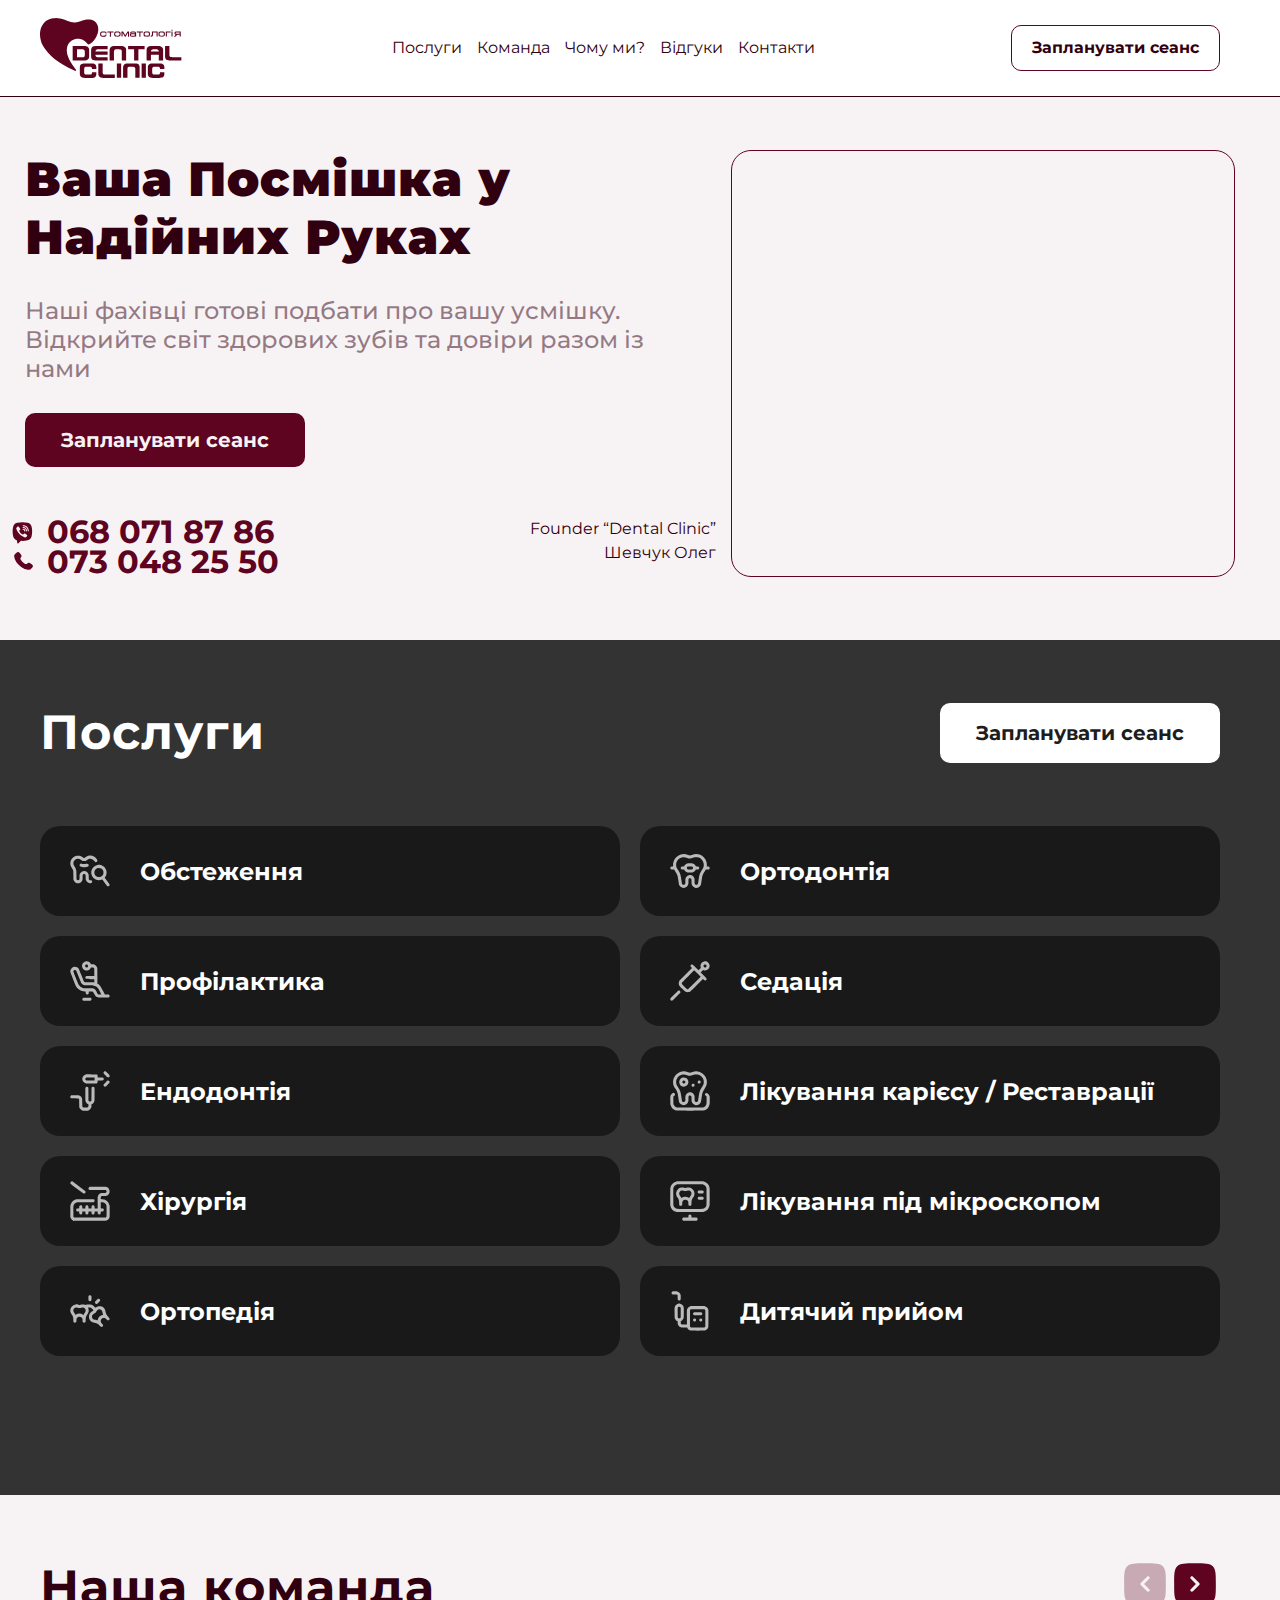
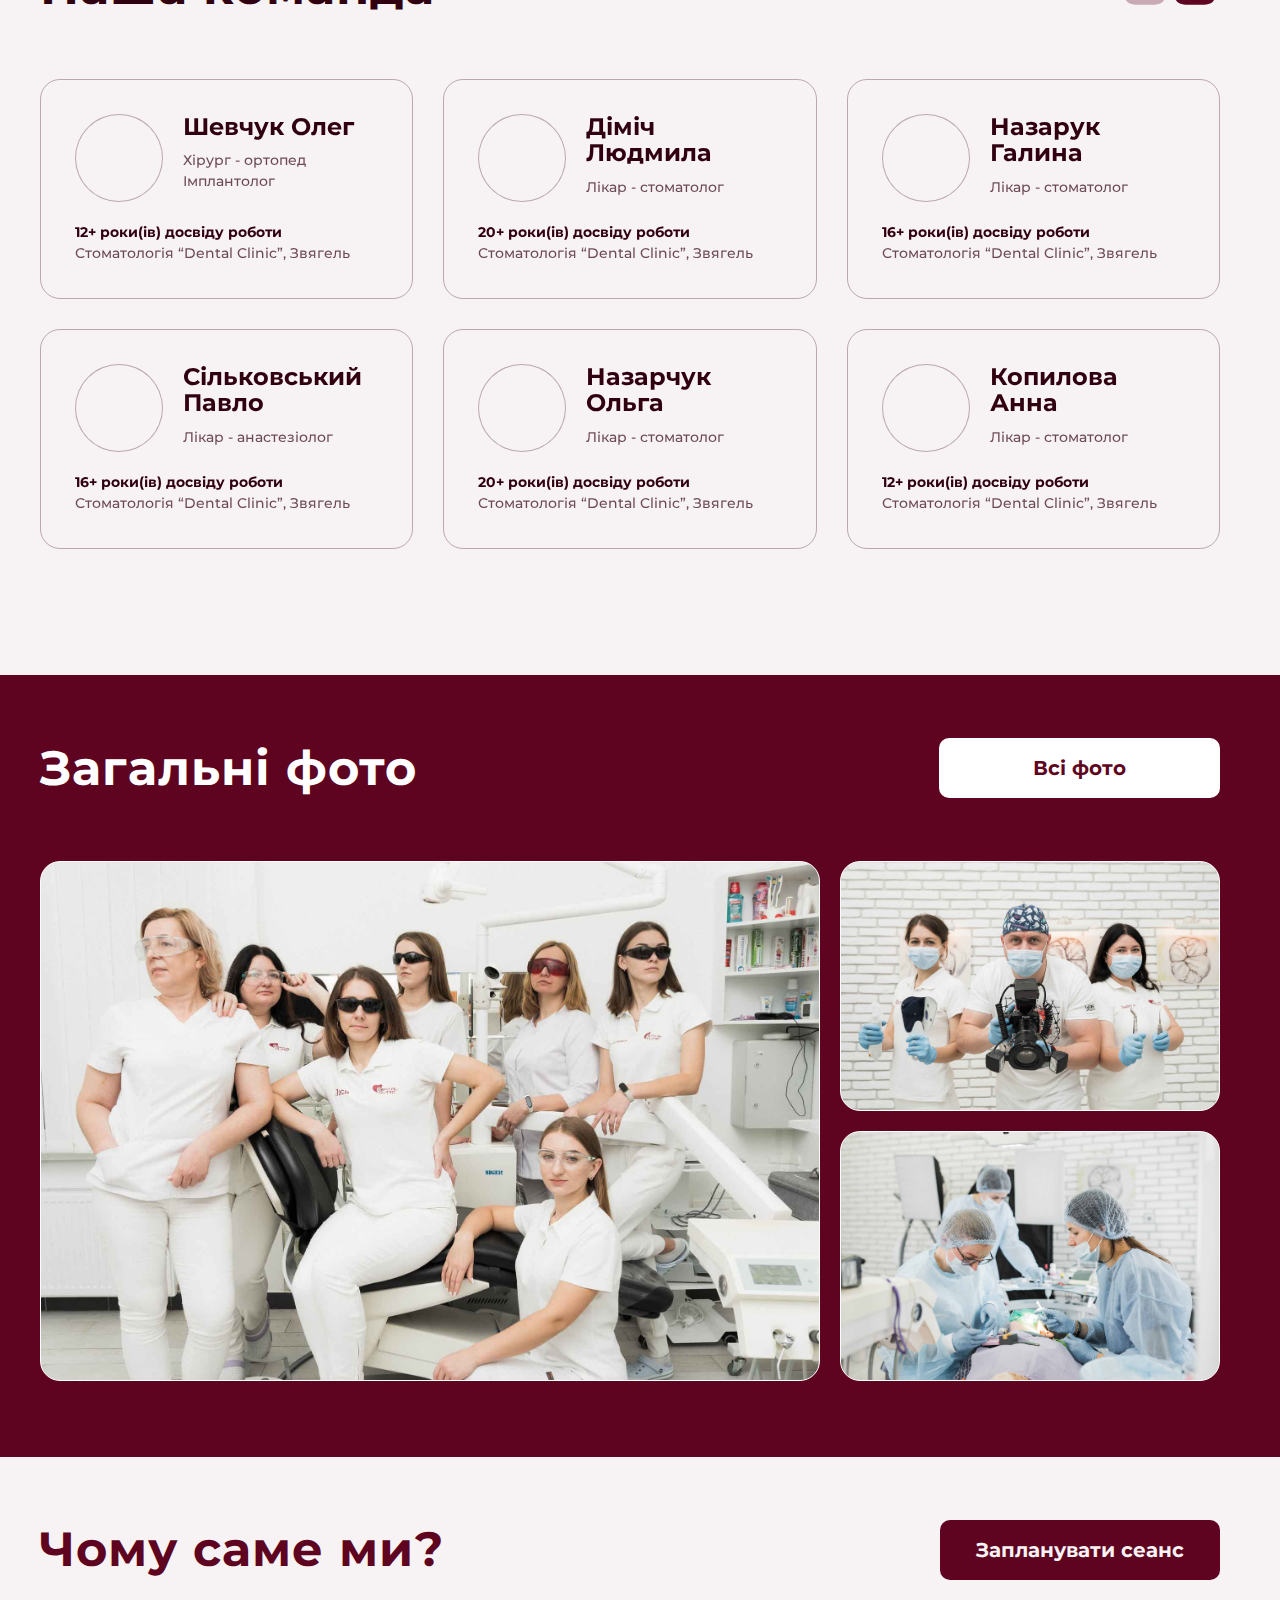
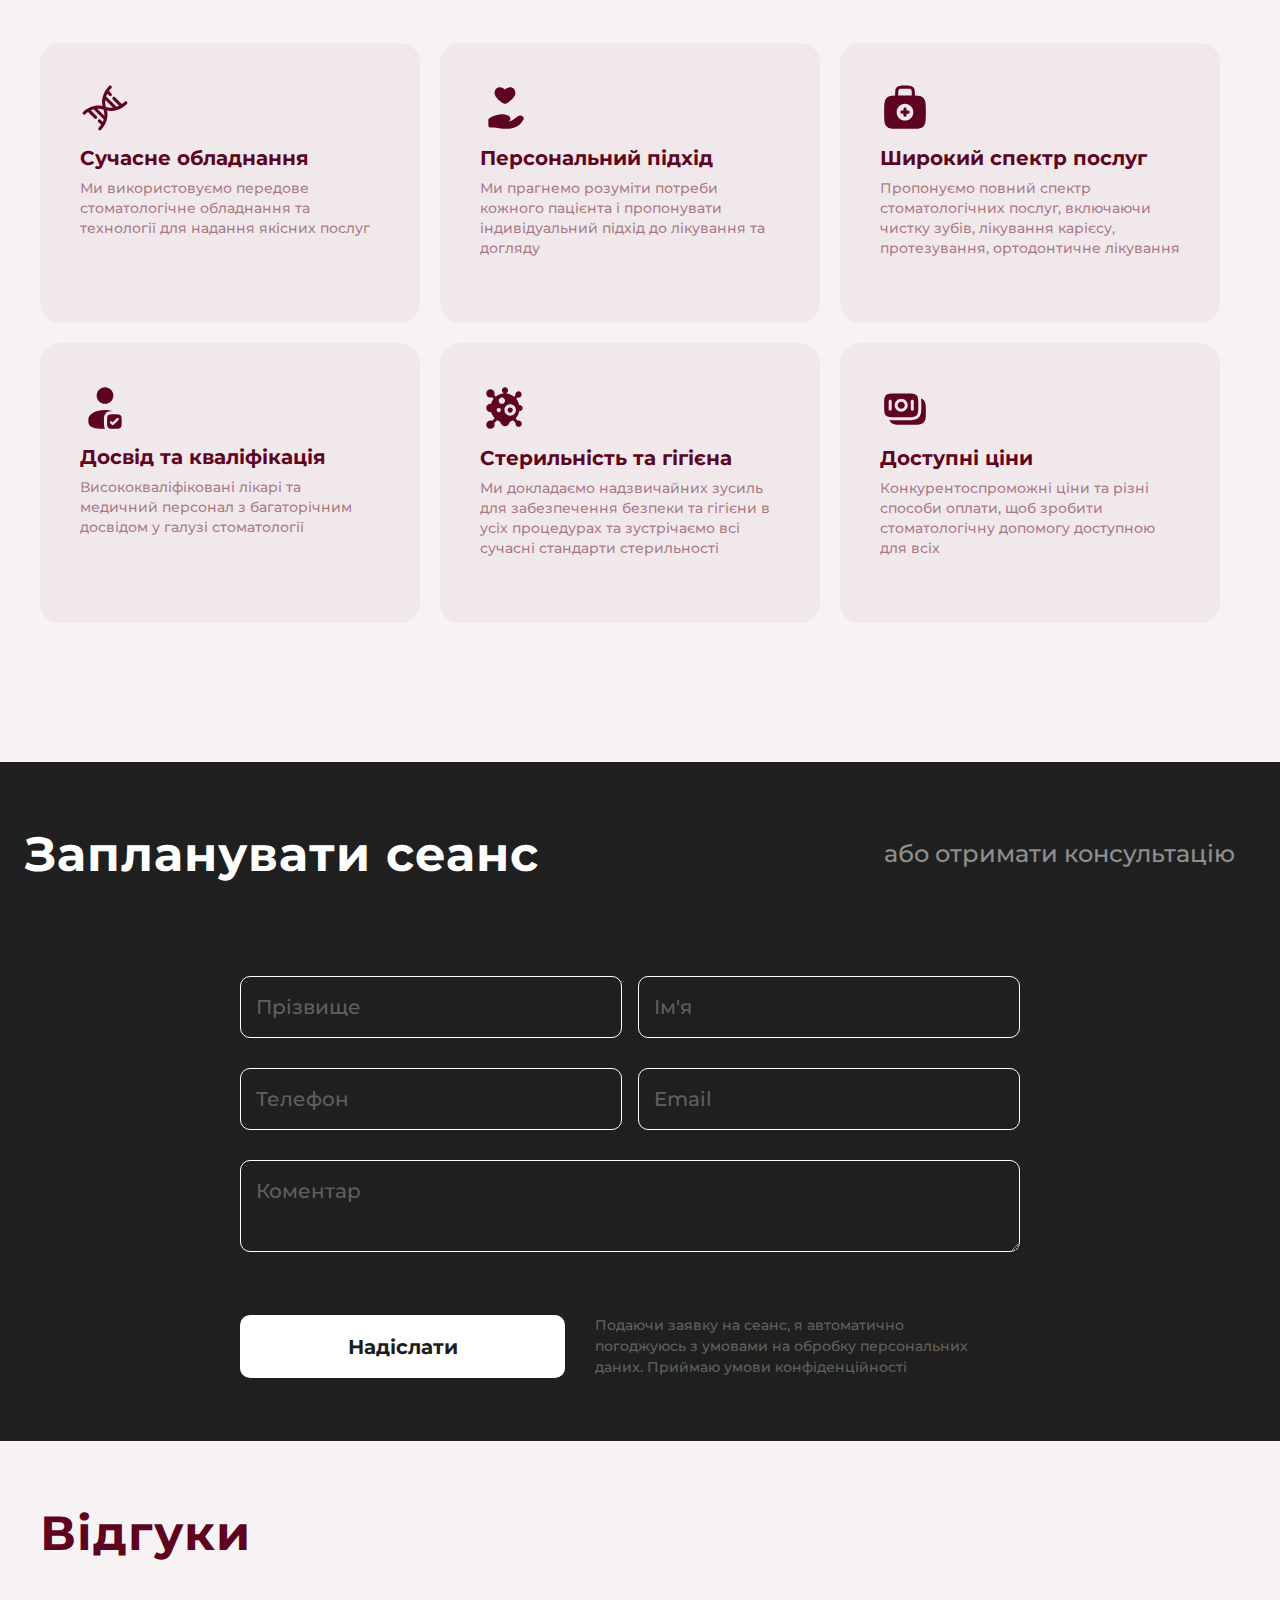
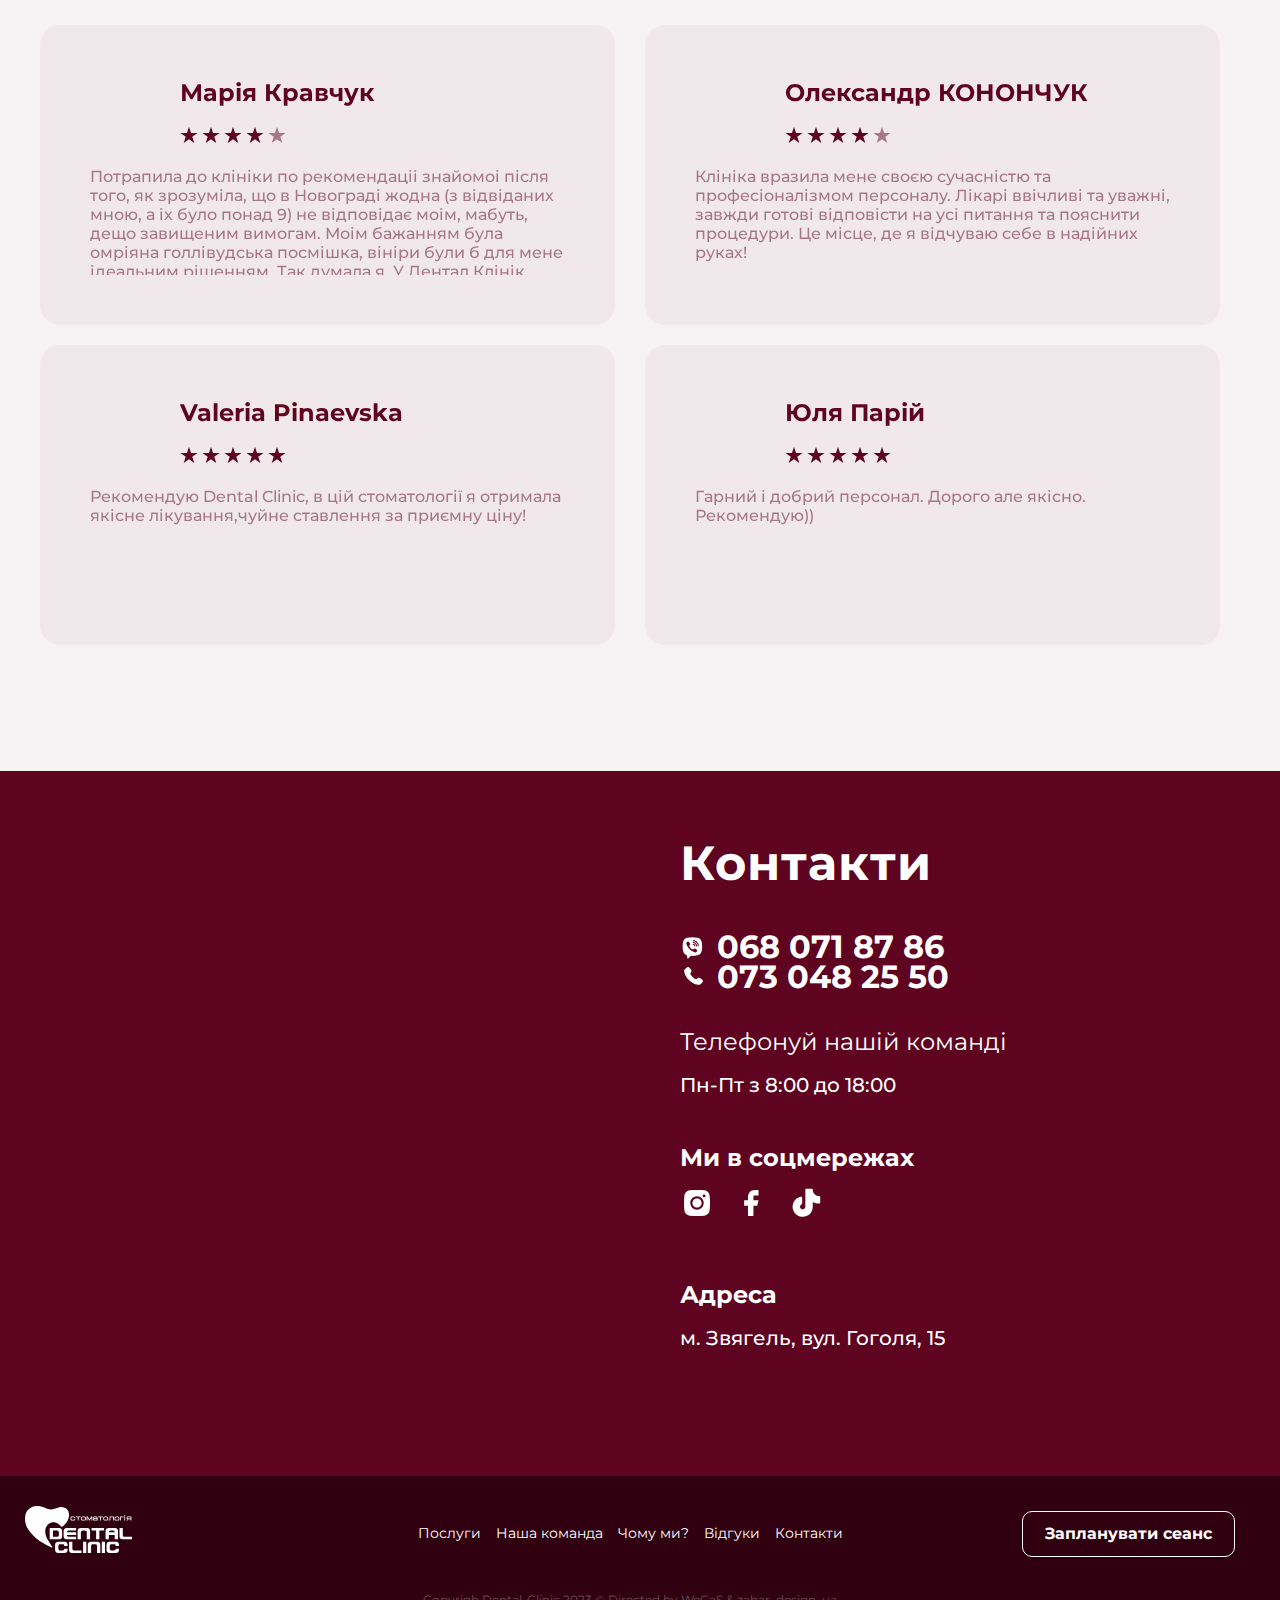
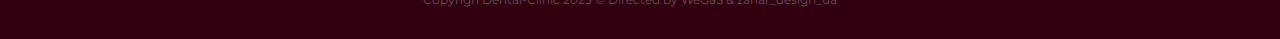
==== commit 43caeb6f: "Add files via upload" ====
--- a/index.html
+++ b/index.html
@@ -13,15 +13,17 @@
 	</script>
 	<meta charset="UTF-8">
 	<meta name="viewport" content="width=device-width, initial-scale=1.0">
-	<link rel="stylesheet" href="/style/bootstrap/bootstrap-grid.min.css">
-	<link rel="stylesheet" href="/style/null.css">
-	<link rel="stylesheet" href="/style/style.css">
-	<link rel="stylesheet" href="/style/adaptive.css">
-	<link rel="stylesheet" href="/style/header.css">
+	<link rel="stylesheet"
+		href="https://vladhrytsaiuk.github.io/dental-clinic-zvyagel/style/bootstrap/bootstrap-grid.min.css">
+	<link rel="stylesheet" href="https://vladhrytsaiuk.github.io/dental-clinic-zvyagel/style/null.css">
+	<link rel="stylesheet" href="https://vladhrytsaiuk.github.io/dental-clinic-zvyagel/style/style.css">
+	<link rel="stylesheet" href="https://vladhrytsaiuk.github.io/dental-clinic-zvyagel/style/adaptive.css">
+	<link rel="stylesheet" href="https://vladhrytsaiuk.github.io/dental-clinic-zvyagel/style/header.css">
 	<link rel="stylesheet" href="https://cdn.jsdelivr.net/npm/swiper@11/swiper-bundle.min.css" />
 	<link rel="stylesheet" href="https://cdnjs.cloudflare.com/ajax/libs/animate.css/4.1.1/animate.min.css" />
-	<link rel="stylesheet" href="/style/animation.css">
-	<link rel="icon" type="image/x-icon" href="/media/icon/fav.svg">
+	<link rel="stylesheet" href="https://vladhrytsaiuk.github.io/dental-clinic-zvyagel/style/animation.css">
+	<link rel="icon" type="image/x-icon"
+		href="https://vladhrytsaiuk.github.io/dental-clinic-zvyagel/media/icon/fav.svg">
 	<title>Dental Clinic</title>
 
 </head>
@@ -95,8 +97,8 @@
 								d="M107.9 21.62V23.17H111.98V29.77H113.74V23.16H117.85V21.62H107.9Z" fill="#5E0421" />
 							<path fill-rule="evenodd" clip-rule="evenodd"
 								d="M155.17 21.62V23.19H159.25V29.77H161.03V23.15H165.12V21.62H155.17Z" fill="#5E0421" />
-							<path fill-rule="evenodd" clip-rule="evenodd" d="M201.67 21.62V29.76H203.42V23.17H209.48V21.62H201.67Z"
-								fill="#5E0421" />
+							<path fill-rule="evenodd" clip-rule="evenodd"
+								d="M201.67 21.62V29.76H203.42V23.17H209.48V21.62H201.67Z" fill="#5E0421" />
 							<path d="M212.5 21.61H210.78V29.76H212.5V21.61Z" fill="#5E0421" />
 							<path d="M212.49 18.57H210.78V20.25H212.49V18.57Z" fill="#5E0421" />
 						</g>
@@ -128,7 +130,8 @@
 						<div class="menu__contacts">
 							<div class="contact-row contact-row-1">
 								<a href='tel:0680718786' class="contact__phone">068 071 87 86</a>
-								<svg xmlns="http://www.w3.org/2000/svg" width="25" height="25" viewBox="0 0 25 25" fill="none">
+								<svg xmlns="http://www.w3.org/2000/svg" width="25" height="25" viewBox="0 0 25 25"
+									fill="none">
 									<path
 										d="M17.2458 13.4441L16.7714 13.9158C16.7714 13.9158 15.6437 15.0371 12.5656 11.9765C9.48746 8.9158 10.6152 7.79451 10.6152 7.79451L10.9139 7.49744C11.6499 6.76562 11.7193 5.5907 11.0772 4.73296L9.76365 2.97837C8.96888 1.91674 7.43313 1.7765 6.52218 2.68228L4.88718 4.30799C4.43549 4.75712 4.13281 5.33932 4.16951 5.98517C4.26342 7.63748 5.011 11.1925 9.1825 15.3403C13.6062 19.7389 17.757 19.9137 19.4543 19.7555C19.9912 19.7055 20.4581 19.432 20.8343 19.0579L22.3141 17.5866C23.3129 16.5934 23.0313 14.8907 21.7533 14.196L19.7632 13.1141C18.924 12.658 17.9017 12.792 17.2458 13.4441Z"
 										fill="#5E0421" />
@@ -150,12 +153,15 @@
 					<div class="row">
 						<div class="col-12 col-md-6 col-lg-7 main__info">
 							<div>
-								<h1 class="main__info-title title  animate__animated fadeIn">Ваша Посмішка у Надійних Руках</h1>
-								<p class="main__info-description animate__animated fadeIn animate__delay-05s">Наші фахівці
+								<h1 class="main__info-title title  animate__animated fadeIn">Ваша Посмішка у Надійних
+									Руках</h1>
+								<p class="main__info-description animate__animated fadeIn animate__delay-05s">Наші
+									фахівці
 									готові подбати про вашу усмішку. Відкрийте світ здорових
 									зубів та довіри разом із нами</p>
 								<a data-goto=".forms" href="#"
-									class="main__info-button menu__link animate__animated fadeIn animate__delay-08s button__animation">Запланувати сеанс</a>
+									class="main__info-button menu__link animate__animated fadeIn animate__delay-08s button__animation">Запланувати
+									сеанс</a>
 							</div>
 
 							<div class="row main_number-pc animate__animated fadeIn animate__delay-1s">
@@ -163,7 +169,8 @@
 									<div class="contact-row contact-row-1">
 										<div class="main__phones">
 											<div class='main__phones-row'>
-												<svg xmlns="http://www.w3.org/2000/svg" width="25" height="25" viewBox="0 0 25 25" fill="none">
+												<svg xmlns="http://www.w3.org/2000/svg" width="25" height="25"
+													viewBox="0 0 25 25" fill="none">
 													<path fill-rule="evenodd" clip-rule="evenodd"
 														d="M17.3705 2.73693C14.0932 2.00436 10.6946 2.00436 7.41733 2.73693L7.06418 2.81587C5.18419 3.2361 3.70039 4.67804 3.22654 6.54524C2.39584 9.81867 2.39584 13.2477 3.22654 16.5212C3.67918 18.3048 5.05336 19.7004 6.81414 20.188L7.29816 23.0794C7.32951 23.2667 7.46025 23.422 7.63938 23.4849C7.81851 23.5478 8.01766 23.5082 8.15914 23.3816L11.0036 20.8365C13.1333 20.9665 15.2766 20.7975 17.3705 20.3295L17.7237 20.2505C19.6036 19.8303 21.0874 18.3884 21.5613 16.5212C22.392 13.2477 22.392 9.81867 21.5613 6.54524C21.0874 4.67804 19.6036 3.2361 17.7237 2.81587L17.3705 2.73693ZM8.29593 6.46021C8.10244 6.43194 7.9051 6.47078 7.73675 6.57027H7.7224C7.33156 6.79937 6.97948 7.08893 6.67923 7.42818C6.42972 7.71666 6.29437 8.00855 6.25882 8.28951C6.23763 8.45699 6.25199 8.62447 6.30189 8.78443L6.31966 8.79537C6.60062 9.62115 6.96771 10.4155 7.41615 11.1633C7.9938 12.214 8.70469 13.1857 9.53119 14.0543L9.5558 14.0898L9.59476 14.1185L9.61937 14.1472L9.64808 14.1718C10.5198 15.0008 11.4938 15.715 12.5465 16.2971C13.7496 16.952 14.4797 17.2617 14.9179 17.3902V17.397C15.0464 17.436 15.1633 17.4538 15.2809 17.4538C15.6543 17.4264 16.0079 17.2748 16.2851 17.0231C16.6228 16.7228 16.9091 16.3693 17.1327 15.9765V15.9697C17.3426 15.5746 17.2715 15.2006 16.9687 14.9477C16.3622 14.4176 15.7064 13.9467 15.0102 13.5416C14.544 13.2886 14.0702 13.4418 13.8782 13.6981L13.4687 14.2142C13.2588 14.4706 12.8774 14.435 12.8774 14.435L12.8664 14.4419C10.022 13.7152 9.26322 10.8352 9.26322 10.8352C9.26322 10.8352 9.22767 10.4435 9.49085 10.2439L10.0036 9.83101C10.249 9.6314 10.4199 9.15836 10.1567 8.69146C9.75431 7.9943 9.28448 7.33832 8.75394 6.73297C8.63796 6.59025 8.47524 6.49316 8.29457 6.45885L8.29593 6.46021ZM13.1027 5.20833C12.8151 5.20833 12.5819 5.44151 12.5819 5.72916C12.5819 6.01681 12.8151 6.24999 13.1027 6.24999C14.4199 6.24999 15.5144 6.68053 16.379 7.50494C16.8241 7.95639 17.1706 8.49077 17.3981 9.07555C17.6264 9.66253 17.7303 10.2884 17.7036 10.9154C17.6914 11.2028 17.9145 11.4456 18.2018 11.4579C18.4892 11.4701 18.7321 11.247 18.7443 10.9596C18.7771 10.1883 18.6493 9.41879 18.3689 8.69791C18.0885 7.97706 17.6616 7.32017 17.1147 6.76716L17.1042 6.75714C16.0313 5.73108 14.6714 5.20833 13.1027 5.20833ZM13.0673 6.92117C12.7796 6.92117 12.5464 7.15435 12.5464 7.442C12.5464 7.72965 12.7796 7.96283 13.0673 7.96283H13.0843C14.0347 8.02981 14.7263 8.34663 15.2112 8.86667C15.7075 9.40225 15.9647 10.0675 15.9456 10.8906C15.939 11.1782 16.1667 11.4167 16.4543 11.4233C16.7419 11.43 16.9804 11.2023 16.987 10.9147C17.012 9.83397 16.6645 8.90206 15.9746 8.15796L15.9737 8.15699C15.2689 7.40064 14.302 7.00053 13.1371 6.92234L13.1196 6.92117H13.0673ZM13.0476 8.66528C12.7603 8.65016 12.5152 8.87077 12.5001 9.15802C12.485 9.44527 12.7056 9.69039 12.9928 9.70551C13.4289 9.72847 13.7069 9.85927 13.8817 10.0358C14.0572 10.213 14.1886 10.4969 14.2125 10.9419C14.2279 11.2291 14.4733 11.4494 14.7605 11.434C15.0478 11.4186 15.2681 11.1732 15.2527 10.8859C15.219 10.2609 15.0235 9.70834 14.6218 9.30279C14.2194 8.89648 13.67 8.69805 13.0476 8.66528Z"
 														fill="#5E0421" />
@@ -171,7 +178,8 @@
 												<a href='tel:0680718786' class="contact__phone">068 071 87 86</a>
 											</div>
 											<div class='main__phones-row'>
-												<svg xmlns="http://www.w3.org/2000/svg" width="25" height="25" viewBox="0 0 25 25" fill="none">
+												<svg xmlns="http://www.w3.org/2000/svg" width="25" height="25"
+													viewBox="0 0 25 25" fill="none">
 													<path
 														d="M17.2454 13.4441L16.7709 13.9158C16.7709 13.9158 15.6432 15.0371 12.5651 11.9765C9.48697 8.9158 10.6147 7.79451 10.6147 7.79451L10.9134 7.49744C11.6494 6.76562 11.7188 5.5907 11.0767 4.73296L9.76316 2.97837C8.9684 1.91674 7.43264 1.7765 6.52169 2.68228L4.88669 4.30799C4.435 4.75712 4.13232 5.33932 4.16902 5.98517C4.26293 7.63748 5.01051 11.1925 9.18202 15.3403C13.6057 19.7389 17.7565 19.9137 19.4538 19.7555C19.9907 19.7055 20.4576 19.432 20.8339 19.0579L22.3136 17.5866C23.3124 16.5934 23.0308 14.8907 21.7528 14.196L19.7627 13.1141C18.9236 12.658 17.9012 12.792 17.2454 13.4441Z"
 														fill="#5E0421" />
@@ -191,7 +199,8 @@
 							<div class="row main_number-mobi">
 								<div class="contact-row contact-row-1">
 									<a href='tel:0680718786' class="contact__phone">068 071 87 86</a>
-									<svg xmlns="http://www.w3.org/2000/svg" width="20" height="20" viewBox="0 0 20 20" fill="none">
+									<svg xmlns="http://www.w3.org/2000/svg" width="20" height="20" viewBox="0 0 20 20"
+										fill="none">
 										<path
 											d="M13.7975 10.755L13.4179 11.1324C13.4179 11.1324 12.5158 12.0294 10.0533 9.58087C7.59075 7.13235 8.4929 6.23531 8.4929 6.23531L8.73192 5.99766C9.32071 5.41221 9.37622 4.47226 8.86252 3.78607L7.8117 2.3824C7.17589 1.5331 5.94728 1.42091 5.21853 2.14553L3.91053 3.4461C3.54918 3.8054 3.30703 4.27116 3.33639 4.78784C3.41151 6.10969 4.00958 8.95372 7.34678 12.272C10.8858 15.7909 14.2063 15.9307 15.5642 15.8041C15.9937 15.7641 16.3673 15.5453 16.6683 15.246L17.852 14.069C18.6511 13.2744 18.4258 11.9123 17.4034 11.3565L15.8113 10.491C15.14 10.1261 14.3221 10.2333 13.7975 10.755Z"
 											fill="#5E0421" />
@@ -225,14 +234,14 @@
 						</div>
 						<div class="col-5 advantages-button-pagination">
 							<div class='button-pagination'>
-								<div class=""><svg class='services__button-prev' xmlns="http://www.w3.org/2000/svg" width="50"
-										height="50" viewBox="0 0 50 50" fill="none">
+								<div class=""><svg class='services__button-prev' xmlns="http://www.w3.org/2000/svg"
+										width="50" height="50" viewBox="0 0 50 50" fill="none">
 										<path fill-rule="evenodd" clip-rule="evenodd"
 											d="M42.7827 7.21772C39.7317 4.16675 34.8213 4.16675 25.0003 4.16675C15.1794 4.16675 10.2689 4.16675 7.21796 7.21772C4.16699 10.2687 4.16699 15.1792 4.16699 25.0001C4.16699 34.821 4.16699 39.7315 7.21796 42.7824C10.2689 45.8334 15.1794 45.8334 25.0003 45.8334C34.8213 45.8334 39.7317 45.8334 42.7827 42.7824C45.8337 39.7315 45.8337 34.821 45.8337 25.0001C45.8337 15.1792 45.8337 10.2687 42.7827 7.21772ZM29.2302 17.6452C29.8404 18.2554 29.8404 19.2447 29.2302 19.8549L24.085 25.0001L29.2302 30.1452C29.8404 30.7554 29.8404 31.7447 29.2302 32.3549C28.62 32.9651 27.6307 32.9651 27.0205 32.3549L20.7705 26.1049C20.4774 25.8119 20.3128 25.4145 20.3128 25.0001C20.3128 24.5857 20.4774 24.1883 20.7705 23.8952L27.0205 17.6452C27.6307 17.035 28.62 17.035 29.2302 17.6452Z"
 											fill="white" />
 									</svg></div>
-								<div class=""><svg class='services__button-next' xmlns="http://www.w3.org/2000/svg" width="50"
-										height="50" viewBox="0 0 50 50" fill="none">
+								<div class=""><svg class='services__button-next' xmlns="http://www.w3.org/2000/svg"
+										width="50" height="50" viewBox="0 0 50 50" fill="none">
 										<path fill-rule="evenodd" clip-rule="evenodd"
 											d="M7.21796 42.7824C10.2689 45.8334 15.1794 45.8334 25.0003 45.8334C34.8213 45.8334 39.7317 45.8334 42.7827 42.7824C45.8337 39.7315 45.8337 34.821 45.8337 25.0001C45.8337 15.1792 45.8337 10.2687 42.7827 7.21772C39.7317 4.16675 34.8213 4.16675 25.0003 4.16675C15.1794 4.16675 10.2689 4.16675 7.21796 7.21772C4.16699 10.2687 4.16699 15.1792 4.16699 25.0001C4.16699 34.821 4.16699 39.7315 7.21796 42.7824ZM20.7705 32.3549C20.1603 31.7447 20.1603 30.7554 20.7705 30.1452L25.9156 25.0001L20.7705 19.8549C20.1603 19.2447 20.1603 18.2554 20.7705 17.6452C21.3807 17.035 22.37 17.035 22.9802 17.6452L29.2302 23.8952C29.5232 24.1883 29.6878 24.5857 29.6878 25.0001C29.6878 25.4145 29.5232 25.8119 29.2302 26.1049L22.9802 32.3549C22.37 32.9651 21.3807 32.9651 20.7705 32.3549Z"
 											fill="white" />
@@ -240,85 +249,106 @@
 							</div>
 						</div>
 						<div class="col-12 col-md-6 services__button-block pc">
-							<a data-goto=".forms" href="#" class="services__button menu__link button__animation">Запланувати сеанс</a>
+							<a data-goto=".forms" href="#"
+								class="services__button menu__link button__animation">Запланувати сеанс</a>
 						</div>
 					</div>
 					<div class="services__blocks pc">
 						<div>
-							<a href='#popup-1' class="services__item popup-link animate__animated fadeInDown animate__delay-04s">
-								<svg xmlns="http://www.w3.org/2000/svg" width="40" height="32" viewBox="0 0 40 32" fill="none">
+							<a href='#popup-1'
+								class="services__item popup-link animate__animated fadeInDown animate__delay-04s">
+								<svg xmlns="http://www.w3.org/2000/svg" width="40" height="32" viewBox="0 0 40 32"
+									fill="none">
 									<path fill-rule="evenodd" clip-rule="evenodd"
 										d="M6.64803 0.719628C3.41287 1.33086 0.971179 3.7867 0.42441 6.97917C0.0639487 9.08347 0.546256 11.0799 1.85233 12.89C2.41864 13.6749 2.93287 14.7445 3.15679 15.6036C3.3181 16.2222 3.32879 16.4575 3.37395 20.4079C3.41972 24.4083 3.42772 24.5802 3.58956 25.0618C3.96172 26.1689 4.8321 27.2147 5.81572 27.7368C6.42326 28.0592 7.33726 28.2926 7.99249 28.2926C8.64272 28.2926 9.55664 28.0607 10.1705 27.7401C10.863 27.3783 11.7436 26.4683 12.098 25.7483C12.5369 24.8564 12.605 24.3776 12.6066 22.17C12.6078 20.2992 12.6134 20.2294 12.7869 19.9008C12.8853 19.7143 13.1133 19.4579 13.2935 19.331C13.5791 19.1299 13.6876 19.1002 14.1393 19.1002C14.5727 19.1002 14.7086 19.134 14.9694 19.3066C15.1409 19.4201 15.3634 19.6451 15.4638 19.8066C15.6419 20.0931 15.6474 20.1546 15.6901 22.331C15.7296 24.3381 15.7506 24.6119 15.8996 25.0618C16.5593 27.0523 18.5233 28.4099 20.5428 28.2716C21.2693 28.2218 21.6293 28.0555 21.9685 27.6129C22.3926 27.0597 22.3821 26.3645 21.9406 25.7732C21.6452 25.3778 21.3512 25.2627 20.5159 25.2157C19.848 25.1781 19.736 25.1498 19.4449 24.9447C19.266 24.8187 19.0391 24.5631 18.9407 24.3766C18.7673 24.048 18.7616 23.9782 18.7604 22.1074C18.7594 20.7093 18.7279 20.0287 18.646 19.6387C18.2114 17.5687 16.2628 15.9876 14.1463 15.9876C12.1973 15.9876 10.3718 17.3266 9.74579 19.2156C9.59664 19.6657 9.57572 19.9391 9.53626 21.9522L9.49249 24.1889L9.2861 24.5005C9.0048 24.9253 8.62249 25.1455 8.08672 25.1913C7.53179 25.2388 7.0621 25.011 6.72326 24.5302L6.49249 24.2027L6.44664 20.113C6.40441 16.3486 6.38803 15.9666 6.24056 15.3093C5.89387 13.7638 5.30387 12.419 4.46449 11.2609C3.61756 10.0925 3.41687 9.52417 3.4161 8.29255C3.41564 7.56563 3.44849 7.30747 3.60018 6.84424C4.18626 5.05532 5.78887 3.82209 7.68741 3.69909C8.93218 3.6184 10.0414 4.00786 11.1415 4.91178C12.1303 5.72417 13.0083 6.05947 14.1463 6.05947C15.2817 6.05947 16.1584 5.72547 17.1504 4.91501C17.8757 4.32232 18.4427 4.02078 19.1922 3.82909C21.2106 3.31294 23.2283 4.1984 24.3806 6.10617C24.7234 6.67355 24.8141 6.7684 25.19 6.95232C25.5473 7.12717 25.6759 7.15209 26.014 7.11201C27.0605 6.98809 27.6655 5.89694 27.2254 4.92732C26.714 3.8007 25.4343 2.39255 24.314 1.72394C21.522 0.0573971 18.0034 0.286628 15.4959 2.2984C14.7439 2.90186 14.5806 2.98486 14.1463 2.98486C13.7314 2.98486 13.4835 2.87486 13.0345 2.49147C12.0976 1.6917 10.9819 1.11317 9.82279 0.826166C8.96433 0.613705 7.47356 0.563628 6.64803 0.719628ZM10.8771 8.63563C10.8348 8.65109 10.7056 8.68455 10.59 8.71001C10.4745 8.73547 10.2527 8.86801 10.0972 9.00455C9.24187 9.75555 9.39095 11.0169 10.396 11.5322C10.8153 11.7472 11.9575 12.0366 12.8111 12.144C14.576 12.3662 17.212 12.0072 18.0721 11.4276C18.8394 10.9105 18.9735 9.86817 18.3622 9.17194C17.8546 8.59386 17.3078 8.51894 16.1848 8.8737C15.5339 9.07932 15.4119 9.09247 14.1463 9.09247C12.9127 9.09247 12.7455 9.07563 12.1463 8.89132C11.4588 8.67986 11.0058 8.58855 10.8771 8.63563ZM27.6091 9.94386C24.5396 10.5269 22.1968 12.7308 21.4329 15.7541C21.1981 16.6836 21.1981 18.363 21.4329 19.2926C21.7886 20.6999 22.4901 21.9516 23.4753 22.9364C24.1486 23.6095 24.7815 24.0485 25.7172 24.4918C27.4679 25.3211 29.6229 25.4313 31.4115 24.783C31.7099 24.6748 32.0233 24.5719 32.1079 24.5542C32.2339 24.5279 32.6935 25.1018 34.6463 27.723C36.279 29.9146 37.1262 30.9881 37.333 31.1275C37.5836 31.2963 37.7213 31.331 38.1407 31.331C38.932 31.331 39.4153 30.958 39.6212 30.1883C39.8051 29.5005 39.7493 29.4046 37.1568 25.9465C35.8564 24.2118 34.7659 22.7489 34.7334 22.6954C34.6971 22.6355 34.7722 22.4838 34.9296 22.2993C35.5469 21.5761 36.175 20.2663 36.427 19.1772C36.637 18.2696 36.6198 16.6403 36.3906 15.7202C36.1939 14.931 35.7004 13.8415 35.217 13.1292C34.2299 11.6749 32.5083 10.4959 30.7233 10.052C29.9072 9.84909 28.3862 9.79624 27.6091 9.94386ZM27.7773 13.0635C26.9353 13.2841 26.3391 13.6331 25.6822 14.2899C25.0159 14.9562 24.6744 15.5464 24.4521 16.4153C24.1746 17.5006 24.3186 18.6807 24.8534 19.7013C25.1803 20.3253 26.1136 21.2586 26.7376 21.5855C27.7582 22.1202 28.9383 22.2643 30.0236 21.9868C30.8925 21.7645 31.4826 21.423 32.1489 20.7567C32.8153 20.0904 33.1567 19.5002 33.379 18.6313C33.6566 17.546 33.5125 16.3659 32.9777 15.3453C32.6508 14.7213 31.7176 13.7881 31.0936 13.4612C30.0758 12.9279 28.8539 12.7814 27.7773 13.0635Z"
 										fill="white" fill-opacity="0.7" />
 								</svg>
 								<p class='services__item-title'>Обстеження</p>
 							</a>
-							<a href='#popup-8' class="services__item popup-link animate__animated fadeInDown animate__delay-04s">
-								<svg xmlns="http://www.w3.org/2000/svg" width="40" height="40" viewBox="0 0 40 40" fill="none">
+							<a href='#popup-8'
+								class="services__item popup-link animate__animated fadeInDown animate__delay-04s">
+								<svg xmlns="http://www.w3.org/2000/svg" width="40" height="40" viewBox="0 0 40 40"
+									fill="none">
 									<path fill-rule="evenodd" clip-rule="evenodd"
 										d="M12.5184 3.15619C10.0814 3.46896 7.94698 4.51803 6.21936 6.25211C4.69329 7.78388 3.74582 9.5245 3.26944 11.6714C3.13267 12.2879 3.1029 12.6764 3.09952 13.8919L3.09536 15.3651L2.20506 15.3919C1.39167 15.4163 1.2879 15.4365 1.00306 15.625C0.522901 15.9428 0.326132 16.3188 0.326132 16.9186C0.326132 17.5183 0.522824 17.8944 1.00282 18.2123C1.30782 18.4143 1.34382 18.4192 2.71729 18.4439L4.12013 18.4691L4.22082 18.7123C4.27621 18.846 4.75029 19.5955 5.27436 20.3777C6.33467 21.9606 6.90905 23.0403 7.32613 24.2341C7.75082 25.45 7.85675 25.9941 8.36559 29.5725C8.62429 31.3917 8.87229 33.036 8.91675 33.2263C9.21459 34.5029 10.2371 35.7746 11.4441 36.3697C13.3825 37.3255 15.5031 36.9879 17.007 35.4841C17.5671 34.924 17.9161 34.3698 18.1945 33.5983C18.3942 33.0448 18.3989 32.9878 18.4391 30.611C18.4831 28.0041 18.492 27.947 18.915 27.5623C19.6725 26.8732 20.8609 27.0657 21.3527 27.9571C21.4608 28.1531 21.4861 28.5529 21.5209 30.611C21.5611 32.9878 21.5657 33.0448 21.7654 33.5983C22.2996 35.0783 23.4405 36.2034 24.8992 36.6887C27.0723 37.4116 29.6697 36.2963 30.6568 34.2163C30.8249 33.8622 30.9988 33.4167 31.0432 33.2263C31.0877 33.036 31.3357 31.3917 31.5944 29.5725C32.1032 25.9941 32.2091 25.45 32.6338 24.2341C33.0509 23.0403 33.6253 21.9606 34.6856 20.3777C35.2097 19.5955 35.6837 18.846 35.7391 18.7123L35.8398 18.4691L37.2497 18.4439C37.2497 18.4439 38.5009 18.5 38.6595 18.4186C38.8181 18.3373 39.0009 18.3461 39.1932 18.1538C39.3855 17.9615 39.5394 17.8077 39.6163 17.4231C39.6932 17.0384 39.5883 16.3461 39.5009 16.1538C39.4135 15.9615 38.9794 15.5625 38.6196 15.4626C38.4582 15.4177 37.9894 15.3809 37.5777 15.3806L36.8294 15.3802L36.8768 14.4379C37.0345 11.309 35.9503 8.47296 33.7493 6.2568C30.6257 3.11165 26.0868 2.2328 21.8934 3.96111C20.4344 4.56242 19.5255 4.56242 18.0666 3.96111C16.2224 3.20111 14.3196 2.92503 12.5184 3.15619ZM12.4817 6.27396C8.63567 6.96811 5.92644 10.3926 6.1599 14.2648C6.25982 15.922 6.63759 16.8932 7.93875 18.8375C9.29967 20.8712 10.024 22.3607 10.5403 24.1879C10.8357 25.2331 10.9401 25.8296 11.4417 29.3366C11.9379 32.8057 12.0019 33.0592 12.4727 33.4183C13.2621 34.0203 14.1561 33.9775 14.8283 33.3054C15.3378 32.7959 15.3646 32.6431 15.3646 30.249C15.3646 28.4357 15.3837 28.0993 15.5163 27.5809C15.9404 25.9227 17.1682 24.6577 18.7744 24.2241C19.5804 24.0066 20.7537 24.0399 21.4971 24.3014C22.932 24.8062 24.0532 26.0541 24.4437 27.5809C24.5762 28.0993 24.5954 28.4357 24.5954 30.249C24.5954 32.6431 24.6221 32.7959 25.1317 33.3054C25.8038 33.9775 26.6979 34.0203 27.4872 33.4183C27.9581 33.0592 28.0221 32.8057 28.5182 29.3366C29.0203 25.8264 29.1245 25.2312 29.4201 24.1879C29.9881 22.1833 30.6994 20.7639 32.3767 18.2881C33.3256 16.8876 33.7189 15.7535 33.7987 14.1879C33.9101 12.0026 33.1508 10.0272 31.5954 8.45534C30.5108 7.35942 29.4238 6.73911 27.9304 6.36388C27.3705 6.22319 27.0438 6.1935 26.0954 6.19742C24.7874 6.2028 24.3124 6.3008 22.9678 6.84288C21.7981 7.3145 21.0612 7.4665 19.9537 7.46473C18.9496 7.46311 17.9202 7.26126 17.1574 6.91642C15.6111 6.21734 14.0125 5.99773 12.4817 6.27396ZM17.4415 12.4233C16.1808 12.695 14.8864 13.7001 14.3573 14.8182L14.0954 15.3715L13.0184 15.3776C11.7894 15.3844 11.4946 15.4703 11.0797 15.943C10.8546 16.1993 10.6731 16.6347 10.6731 16.9186C10.6731 17.2026 10.8546 17.638 11.0797 17.8943C11.4946 18.367 11.7894 18.4529 13.0184 18.4597L14.0954 18.4658L14.3573 19.0191C14.8944 20.154 16.1865 21.1467 17.48 21.4183C18.2381 21.5775 21.7219 21.5775 22.48 21.4183C23.7822 21.1449 25.0584 20.1642 25.6019 19.0191L25.8646 18.4658L26.9415 18.4597C28.1706 18.4529 28.4654 18.367 28.8803 17.8943C29.1054 17.638 29.2868 17.2026 29.2868 16.9186C29.2868 16.6347 29.1054 16.1993 28.8803 15.943C28.4654 15.4703 28.1706 15.3844 26.9415 15.3776L25.8646 15.3715L25.6019 14.8182C25.0584 13.6731 23.7822 12.6924 22.48 12.419C21.7438 12.2644 18.1644 12.2675 17.4415 12.4233ZM17.7492 15.555C17.5588 15.6557 17.2992 15.8856 17.1723 16.0658C16.9717 16.3505 16.9415 16.4606 16.9415 16.906C16.9415 17.5195 17.1346 17.8921 17.6184 18.2123C17.6184 18.2123 17.7827 18.3758 17.9303 18.4186C18.0778 18.4615 19.98 18.4186 19.98 18.4186C19.98 18.4186 21.924 18.4615 22.0297 18.4186C22.1354 18.3758 22.3415 18.2123 22.3415 18.2123C22.8217 17.8945 23.0184 17.5185 23.0184 16.9186C23.0184 16.3189 22.8217 15.9429 22.3417 15.625C22.3417 15.625 21.9917 15.4465 21.8471 15.4231C21.7024 15.3996 20.0627 15.3952 20.0627 15.3952C18.1166 15.372 18.0916 15.3737 17.7492 15.555ZM0.308594 16.9186C0.308594 17.109 0.323594 17.187 0.341978 17.0917C0.360286 16.9965 0.360286 16.8408 0.341978 16.7456C0.323594 16.6503 0.308594 16.7283 0.308594 16.9186Z"
 										fill="white" fill-opacity="0.7" />
 								</svg>
 								<p class='services__item-title'>Ортодонтія</p>
 							</a>
-							<a href='#popup-2' class="services__item popup-link animate__animated fadeInDown animate__delay-04s">
-								<svg xmlns="http://www.w3.org/2000/svg" width="40" height="40" viewBox="0 0 40 40" fill="none">
+							<a href='#popup-2'
+								class="services__item popup-link animate__animated fadeInDown animate__delay-04s">
+								<svg xmlns="http://www.w3.org/2000/svg" width="40" height="40" viewBox="0 0 40 40"
+									fill="none">
 									<path fill-rule="evenodd" clip-rule="evenodd"
 										d="M15.6083 0.414449C14.3423 0.687372 13.0655 1.68191 12.5034 2.83291C11.6 4.68291 11.9307 6.70306 13.3728 8.1453C14.8155 9.58783 16.8378 9.91853 18.6852 9.01399C19.4837 8.62299 20.3291 7.7766 20.6918 7.00483L20.9545 6.44606L22.1083 6.46637C23.1696 6.48514 23.2857 6.50137 23.5558 6.6693C23.7173 6.76968 23.9423 6.99214 24.0558 7.1636L24.2621 7.4753L24.2841 11.2674L24.3061 15.0596L20.3611 15.0809C16.5299 15.1015 16.4071 15.1068 16.1083 15.263C15.7265 15.4625 15.3735 16.0084 15.3201 16.4819C15.2728 16.902 15.5571 17.5562 15.8945 17.8035C16.3415 18.1312 16.469 18.1406 20.4659 18.1406H24.3006V19.8005V21.4605L24.0891 21.4151C23.3733 21.2618 22.3049 21.222 18.8349 21.2199L14.9462 21.2175L14.5454 21.0178C14.2605 20.8758 14.0909 20.7256 13.9592 20.4985C13.8574 20.3228 12.7298 17.5656 11.4537 14.3714C10.1775 11.1771 9.04222 8.3906 8.93084 8.17906C8.60922 7.5683 7.67322 6.68876 6.98299 6.34868C5.13892 5.44014 3.12076 5.76799 1.67822 7.21053C0.546686 8.34214 0.0867628 9.85014 0.409301 11.3715C0.551224 12.0407 5.37169 24.0849 5.81869 24.8871C7.13507 27.2494 9.43553 29.1358 11.9806 29.9398C12.8528 30.2154 13.7546 30.3718 14.7741 30.4246L15.6707 30.4711L15.6971 31.4789C15.7208 32.3796 15.7431 32.518 15.9062 32.7804C16.0066 32.9419 16.2291 33.1669 16.4006 33.2804C16.6604 33.4523 16.7978 33.4868 17.2237 33.4868C17.6495 33.4868 17.787 33.4523 18.0468 33.2804C18.2182 33.1669 18.4408 32.9419 18.5411 32.7804C18.7045 32.5175 18.7265 32.38 18.7505 31.4675L18.7772 30.4483H20.5414C22.4611 30.4483 22.6632 30.4836 23.0959 30.8947C23.216 31.0088 23.7146 31.8983 24.2039 32.8714C25.0506 34.5552 25.1218 34.6688 25.6778 35.2245C26.1032 35.6496 26.4191 35.8853 26.8391 36.091C27.8883 36.6048 27.9442 36.6089 33.6 36.5851L38.6581 36.5637L38.9699 36.3573C39.45 36.0395 39.6468 35.6635 39.6468 35.0637C39.6468 34.464 39.4501 34.0879 38.9701 33.7701L38.6585 33.5637L36.7465 33.5395L34.8345 33.5154L33.1154 30.0778C31.3065 26.4606 30.8197 25.6371 29.9078 24.651C29.345 24.0423 28.2442 23.1378 27.6809 22.8212L27.3775 22.6508L27.3762 15.1072C27.3747 6.7316 27.3881 6.97314 26.8657 5.91153C26.4762 5.12014 25.6288 4.27276 24.8374 3.88322C24.0496 3.49553 23.4025 3.37514 22.0698 3.36837L20.9545 3.36268L20.6918 2.80937C20.3277 2.0423 19.4781 1.19391 18.6852 0.80568C17.6961 0.321449 16.6545 0.188987 15.6083 0.414449ZM16.1225 3.44514C15.762 3.56076 15.4029 3.88576 15.2215 4.26053C14.8909 4.94337 15.1543 5.81676 15.8147 6.22729C16.251 6.49853 17.0022 6.48745 17.4314 6.20345C17.9115 5.88568 18.1083 5.50968 18.1083 4.90983C18.1083 4.31768 17.9119 3.93422 17.4533 3.63076C17.1325 3.41837 16.4865 3.32829 16.1225 3.44514ZM4.39376 8.99222C3.78246 9.1793 3.30969 9.96768 3.40576 10.6398C3.45453 10.9806 7.99938 22.3903 8.41569 23.217C9.37669 25.1251 11.2178 26.5763 13.416 27.1581C13.9977 27.312 14.2756 27.3234 18.4929 27.3667C22.9048 27.412 22.96 27.4144 23.4545 27.5907C24.2256 27.8654 24.7538 28.1978 25.3079 28.7571C25.7681 29.2216 25.9037 29.4431 26.7695 31.1458C27.6304 32.8389 27.7563 33.0451 28.057 33.2546L28.3903 33.4868L29.8839 33.5118C30.7054 33.5257 31.3775 33.5168 31.3775 33.4922C31.3775 33.3425 28.7504 28.2234 28.414 27.7175C27.2058 25.9006 25.2644 24.6761 23.1188 24.3777C22.7558 24.3272 21.0015 24.2939 18.6605 24.2931C14.3439 24.2916 14.1477 24.2734 13.1468 23.783C12.5008 23.4664 11.6308 22.6622 11.2842 22.0614C11.1737 21.8698 10.0042 19.0152 8.68538 15.718C7.36661 12.4208 6.22069 9.62899 6.13884 9.51414C5.80415 9.04406 5.00515 8.80506 4.39376 8.99222ZM13.3168 36.6875C12.9524 36.7948 12.48 37.2986 12.3737 37.6935C12.1895 38.3773 12.4631 39.0961 13.0455 39.4581L13.3391 39.6406H16.916H20.4929L20.7865 39.4581C20.9481 39.3577 21.1731 39.1351 21.2865 38.9637C21.4585 38.7039 21.4929 38.5664 21.4929 38.1406C21.4929 37.7148 21.4585 37.5773 21.2865 37.3175C21.1731 37.1461 20.9481 36.9235 20.7865 36.8231L20.4929 36.6406L17.0314 36.6268C14.9814 36.6186 13.4667 36.6434 13.3168 36.6875Z"
 										fill="white" fill-opacity="0.7" />
 								</svg>
 								<p class='services__item-title'>Профілактика</p>
 							</a>
-							<a href='#popup-4' class="services__item popup-link animate__animated fadeInDown animate__delay-04s">
-								<svg xmlns="http://www.w3.org/2000/svg" width="40" height="40" viewBox="0 0 40 40" fill="none">
+							<a href='#popup-4'
+								class="services__item popup-link animate__animated fadeInDown animate__delay-04s">
+								<svg xmlns="http://www.w3.org/2000/svg" width="40" height="40" viewBox="0 0 40 40"
+									fill="none">
 									<path fill-rule="evenodd" clip-rule="evenodd"
 										d="M34.0628 0.417746C32.3474 0.787515 30.9248 2.23598 30.5541 3.99005C30.3981 4.72836 30.4528 5.63413 30.6976 6.36398L30.8794 6.90598L29.7016 8.08198L28.5238 9.25798L25.6971 6.43444C22.7781 3.51859 22.6023 3.3729 22.0075 3.37636C21.3846 3.37998 20.6956 3.9069 20.5289 4.50721C20.3416 5.18175 20.4771 5.49921 21.3183 6.35721L22.0177 7.07051L15.7803 13.3187L9.54291 19.567L9.22445 20.2208C8.65245 21.3952 8.54845 22.5394 8.90845 23.6984C9.2093 24.6673 9.46245 24.9725 12.3231 27.8151C15.1978 30.6717 15.3573 30.8006 16.4089 31.1139C17.0338 31.3001 18.2457 31.3001 18.8704 31.1138C19.1243 31.0382 19.5743 30.8523 19.8704 30.7008C20.3639 30.4484 20.9313 29.9041 26.6589 24.1901L32.9088 17.9547L33.582 18.6177C33.9521 18.9824 34.3243 19.3147 34.4089 19.3561C35.6198 19.9487 36.9995 18.6418 36.4831 17.3914C36.4031 17.1976 35.4553 16.1947 33.5414 14.2788L30.7179 11.4521L31.8939 10.2743L33.0699 9.09651L33.6119 9.27828C36.1826 10.1404 39.0058 8.52559 39.5624 5.87467C39.8911 4.3089 39.4431 2.81805 38.3005 1.67536C37.1551 0.529977 35.635 0.078823 34.0628 0.417746ZM34.3704 3.54759C34.1801 3.64936 33.9204 3.88005 33.7935 4.06028C33.593 4.34498 33.5628 4.45505 33.5628 4.90051C33.5628 5.51398 33.7558 5.88659 34.2397 6.20675C34.4994 6.37867 34.6369 6.41313 35.0628 6.41313C35.4886 6.41313 35.6261 6.37867 35.8858 6.20675C36.3108 5.92551 36.5311 5.54328 36.5769 5.00736C36.6081 4.64282 36.5825 4.50736 36.4289 4.22082C36.0215 3.46128 35.0974 3.15905 34.3704 3.54759ZM18.0486 15.4324C12.4483 21.0384 11.9125 21.5966 11.8303 21.9104C11.729 22.2968 11.7633 22.6297 11.9437 23.0099C12.0111 23.1521 13.1473 24.3427 14.4684 25.6559C16.6447 27.8191 16.9045 28.0526 17.2328 28.1413C17.6183 28.2454 18.0368 28.2032 18.3678 28.0269C18.475 27.9697 21.2972 25.1862 24.6394 21.8412L30.7161 15.7594L27.4859 12.5286C25.7093 10.7516 24.238 9.29775 24.2163 9.29775C24.1946 9.29775 21.4191 12.0583 18.0486 15.4324ZM8.62876 29.5252C8.49583 29.5567 8.27083 29.6551 8.12876 29.7438C7.98668 29.8324 6.20314 31.5771 4.16537 33.6206C0.813141 36.9824 0.451603 37.3691 0.368988 37.6816C0.0453723 38.9054 1.07045 39.9305 2.2943 39.6069C2.60676 39.5243 2.99414 39.1622 6.35676 35.8105C8.40114 33.7727 10.1628 31.9555 10.2716 31.7722C10.6097 31.2025 10.4877 30.3196 10.0132 29.9032C9.65083 29.5851 9.05791 29.4232 8.62876 29.5252Z"
 										fill="white" fill-opacity="0.7" />
 								</svg>
 								<p class='services__item-title'>Седація</p>
 							</a>
-							<a href='#popup-3' class="services__item popup-link animate__animated fadeInDown animate__delay-04s">
-								<svg xmlns="http://www.w3.org/2000/svg" width="40" height="40" viewBox="0 0 40 40" fill="none">
+							<a href='#popup-3'
+								class="services__item popup-link animate__animated fadeInDown animate__delay-04s">
+								<svg xmlns="http://www.w3.org/2000/svg" width="40" height="40" viewBox="0 0 40 40"
+									fill="none">
 									<path fill-rule="evenodd" clip-rule="evenodd"
 										d="M34.5171 0.361319C34.1506 0.473472 33.6798 0.977088 33.574 1.37024C33.4646 1.77632 33.5284 2.29663 33.7267 2.61586C33.8087 2.74786 34.6481 3.62255 35.5922 4.55963C37.09 6.0464 37.3526 6.27524 37.654 6.35601C38.8755 6.68363 39.9056 5.65355 39.578 4.43201C39.4972 4.13063 39.2684 3.86801 37.7816 2.37024C36.8445 1.42616 35.966 0.584319 35.8292 0.499396C35.5395 0.319549 34.8804 0.250165 34.5171 0.361319ZM15.7472 3.51032C14.9036 3.73293 14.3083 4.08178 13.6521 4.73786C12.9858 5.40416 12.6444 5.99432 12.4221 6.86324C11.7846 9.35586 13.4151 11.9505 15.9484 12.4744C16.4244 12.5729 17.2926 12.5875 21.5695 12.5695L26.6277 12.5482L26.9394 12.3418C27.1109 12.2283 27.3334 12.0033 27.4338 11.8418C27.5971 11.5791 27.6191 11.4413 27.643 10.5328L27.6697 9.51732L30.2199 9.49432C32.7509 9.4714 32.7724 9.46986 33.0637 9.2887C33.2253 9.18832 33.4503 8.96578 33.5637 8.79432C33.7357 8.53455 33.7701 8.39709 33.7701 7.97124C33.7701 7.5454 33.7357 7.40793 33.5637 7.14816C33.4503 6.9767 33.2253 6.75416 33.0637 6.65378C32.7724 6.47263 32.7509 6.47109 30.2199 6.44816L27.6697 6.42516L27.643 5.4097C27.6191 4.50116 27.6257 4.18582 27.4624 3.92312C27.3621 3.76159 27.309 3.68855 27.1163 3.53851C26.9723 3.42638 26.7701 3.42312 26.6277 3.39432C26.4852 3.36551 21.4681 3.37824 21.4681 3.37824C16.5913 3.36309 16.2778 3.37032 15.7472 3.51032ZM16.3633 6.51963C15.9999 6.6244 15.5267 7.1284 15.4201 7.52409C15.236 8.20793 15.5096 8.9267 16.0919 9.2887L16.3855 9.47124L20.4817 9.49301L24.5778 9.51486V7.97378V6.43278L20.5971 6.4397C18.34 6.44363 16.5067 6.47824 16.3633 6.51963ZM37.5778 9.59624C37.3822 9.65555 36.8395 10.1436 35.5922 11.3822C34.6481 12.3196 33.8001 13.2078 33.7076 13.3559C33.451 13.7665 33.4693 14.5304 33.7458 14.9482C34.1289 15.5272 34.8059 15.7734 35.5017 15.5868C35.8031 15.506 36.0657 15.2772 37.5634 13.7904C38.5075 12.8533 39.3556 11.9655 39.4481 11.8174C39.6921 11.4269 39.685 10.6587 39.4338 10.2545C39.0676 9.66563 38.2757 9.3847 37.5778 9.59624ZM16.3633 15.7459C16.0176 15.8517 15.5283 16.3601 15.4294 16.7162C15.3751 16.9117 15.3482 19.0643 15.3488 23.1635C15.3498 30.0046 15.3444 29.9217 15.8583 30.9712C16.2493 31.7697 17.0957 32.6151 17.8674 32.9778L18.4262 33.2405L18.4059 34.3943C18.3871 35.4556 18.3709 35.5717 18.203 35.8418C18.1026 36.0033 17.8801 36.2283 17.7086 36.3418L17.3967 36.5482H15.3471H13.2974L12.9855 36.3418C12.8141 36.2283 12.5915 36.0033 12.4911 35.8418L12.3086 35.5482L12.266 31.7789C12.2191 27.6296 12.2263 27.6949 11.7059 26.702C11.347 26.0173 10.4406 25.1405 9.72998 24.7907C8.72782 24.2974 8.44836 24.27 4.66436 24.2952L1.30859 24.3174L1.01498 24.4999C0.85344 24.6003 0.62844 24.8229 0.514978 24.9943C0.343055 25.2541 0.308594 25.3915 0.308594 25.8174C0.308594 26.2432 0.343055 26.3807 0.514978 26.6405C0.62844 26.8119 0.85344 27.0345 1.01498 27.1349L1.30859 27.3174L4.73167 27.3559L8.15475 27.3943L8.44836 27.5769C8.6099 27.6772 8.8349 27.8997 8.94836 28.0711L9.15475 28.3827L9.19736 32.1578C9.24429 36.3135 9.23698 36.2474 9.75744 37.2405C10.1164 37.9252 11.0227 38.8019 11.7334 39.1517C12.6335 39.5947 13.1032 39.6609 15.3471 39.6609C17.5884 39.6609 18.0574 39.595 18.9624 39.1531C19.7477 38.7696 20.5988 37.9163 20.9911 37.1193C21.3767 36.3356 21.4971 35.6868 21.5039 34.3559L21.5096 33.2405L22.0629 32.9785C22.8204 32.62 23.6768 31.7602 24.0681 30.9655C24.5891 29.9069 24.5837 29.9952 24.5604 22.9814L24.5394 16.6907L24.333 16.3789C24.0141 15.8971 23.6397 15.702 23.0337 15.702C22.614 15.702 22.4751 15.7371 22.2163 15.9084C22.0448 16.0219 21.8223 16.2469 21.7219 16.4084L21.5394 16.702L21.5009 23.0482C21.5009 23.0482 21.4624 29.3462 21.4624 29.3943C21.4624 29.4424 21.2799 29.6879 21.2799 29.6879C21.1795 29.8495 20.957 30.0745 20.7855 30.1879C20.5257 30.3599 20.3883 30.3943 19.9624 30.3943C19.5366 30.3943 19.3991 30.3599 19.1394 30.1879C18.9679 30.0745 18.7454 29.8495 18.645 29.6879C18.645 29.6879 18.4624 29.4424 18.4624 29.3943C18.4624 29.3462 18.424 23.0482 18.424 23.0482C18.424 23.0482 18.3855 16.7501 18.3855 16.702C18.3855 16.6539 18.203 16.4084 18.203 16.4084C17.8402 15.8249 17.0432 15.5379 16.3633 15.7459Z"
 										fill="white" fill-opacity="0.7" />
 								</svg>
 								<p class='services__item-title'>Ендодонтія</p>
 							</a>
-							<a href='#popup-5' class="services__item popup-link animate__animated fadeInDown animate__delay-04s">
-								<svg xmlns="http://www.w3.org/2000/svg" width="40" height="40" viewBox="0 0 40 40" fill="none">
+							<a href='#popup-5'
+								class="services__item popup-link animate__animated fadeInDown animate__delay-04s">
+								<svg xmlns="http://www.w3.org/2000/svg" width="40" height="40" viewBox="0 0 40 40"
+									fill="none">
 									<path fill-rule="evenodd" clip-rule="evenodd"
 										d="M12.5298 0.387023C10.0928 0.699792 7.95838 1.74887 6.23077 3.48295C3.055 6.67056 2.19577 11.3056 4.01154 15.4541C4.20377 15.8934 4.70823 16.7465 5.2843 17.6064C6.346 19.1913 6.92038 20.2706 7.33754 21.4649C7.76223 22.6808 7.86815 23.2249 8.377 26.8033C8.63569 28.6226 8.88369 30.2668 8.92815 30.4572C9.226 31.7337 10.2485 33.0054 11.4555 33.6005C13.3939 34.5563 15.5145 34.2187 17.0184 32.7149C17.5785 32.1548 17.9275 31.6006 18.2059 30.8291C18.4056 30.2756 18.4103 30.2186 18.4505 27.8418C18.4945 25.2349 18.5034 25.1779 18.9264 24.7931C19.6839 24.104 20.8723 24.2965 21.3641 25.1879C21.4722 25.3839 21.4975 25.7837 21.5323 27.8418C21.5725 30.2186 21.5772 30.2756 21.7768 30.8291C22.311 32.3092 23.4519 33.4343 24.9106 33.9195C27.0837 34.6424 29.6811 33.5271 30.6682 31.4472C30.8363 31.093 31.0102 30.6476 31.0546 30.4572C31.0991 30.2668 31.3471 28.6226 31.6058 26.8033C32.1146 23.2249 32.2205 22.6808 32.6452 21.4649C33.0603 20.2766 33.6479 19.1688 34.6545 17.6769C35.6016 16.2731 36.0753 15.3665 36.4 14.3361C36.9914 12.4594 37.0592 10.3782 36.5917 8.45887C35.7581 5.03687 33.097 2.11356 29.7366 0.928023C27.1948 0.0313305 24.5006 0.1221 21.9048 1.19195C20.4458 1.79325 19.5369 1.79325 18.078 1.19195C16.2338 0.431946 14.331 0.155869 12.5298 0.387023ZM12.4931 3.50479C8.64707 4.19895 5.93784 7.62341 6.1713 11.4956C6.27123 13.1533 6.64923 14.1246 7.95077 16.0683C9.29377 18.0739 10.0407 19.6104 10.5517 21.4187C10.8471 22.4639 10.9515 23.0605 11.4532 26.5675C11.9493 30.0366 12.0133 30.29 12.4842 30.6492C13.4553 31.3899 14.6938 31.1112 15.1928 30.0396C15.3698 29.6594 15.3745 29.5955 15.3752 27.5272C15.3759 25.6683 15.3948 25.3313 15.5277 24.8117C15.9518 23.1535 17.1796 21.8886 18.7858 21.4549C19.5918 21.2374 20.7651 21.2707 21.5085 21.5323C22.9434 22.037 24.0646 23.2849 24.4551 24.8117C24.5876 25.3301 24.6068 25.6665 24.6068 27.4798C24.6068 29.8739 24.6335 30.0267 25.1431 30.5363C25.8152 31.2083 26.7093 31.2512 27.4986 30.6492C27.972 30.2881 28.0292 30.0562 28.5693 26.3003C28.8565 24.3027 29.1702 22.4167 29.3006 21.9016C29.8421 19.7639 30.7335 17.8926 32.2059 15.8024C33.09 14.5474 33.4981 13.6143 33.7205 12.3392C34.0319 10.5532 33.6726 8.66779 32.7138 7.05695C31.9732 5.81241 30.5271 4.56579 29.1558 3.98972C28.1355 3.56095 27.3862 3.42302 26.1068 3.42825C24.7988 3.43364 24.3238 3.53164 22.9792 4.07371C21.8095 4.54533 21.0726 4.69733 19.9651 4.69556C18.961 4.69395 17.9316 4.4921 17.1688 4.14725C15.6225 3.44818 14.0239 3.22856 12.4931 3.50479ZM12.6992 6.61272C11.8702 6.82995 11.263 7.18595 10.6035 7.84179C9.93669 8.50472 9.59784 9.08995 9.37407 9.96456C8.64507 12.8151 10.8845 15.6853 13.8375 15.6853C15.9567 15.6853 17.9021 14.1067 18.3372 12.0341C18.5572 10.9862 18.4271 9.98495 17.9431 9.00141C17.5887 8.28141 16.7081 7.37141 16.0155 7.00964C14.9957 6.47695 13.7752 6.33087 12.6992 6.61272ZM13.1452 9.70641C12.9548 9.80856 12.6952 10.0395 12.5683 10.2197C12.3678 10.5044 12.3375 10.6145 12.3375 11.0599C12.3375 11.6734 12.5306 12.046 13.0145 12.3662C13.2742 12.5381 13.4117 12.5726 13.8375 12.5726C14.2634 12.5726 14.4008 12.5381 14.6606 12.3662C15.1408 12.0484 15.3375 11.6724 15.3375 11.0726C15.3375 10.6801 15.2982 10.5094 15.155 10.2789C14.7354 9.60402 13.8216 9.34372 13.1452 9.70641ZM28.6999 9.61648C28.3334 9.72864 27.8626 10.2323 27.7568 10.6254C27.5726 11.3093 27.8462 12.028 28.4285 12.39C28.8648 12.6613 29.6161 12.6502 30.0452 12.3662C30.5254 12.0484 30.7222 11.6724 30.7222 11.0726C30.7222 10.4804 30.5258 10.0969 30.0672 9.79348C29.7372 9.5751 29.1032 9.49302 28.6999 9.61648ZM22.5461 12.6934C22.1795 12.8056 21.7088 13.3092 21.6029 13.7023C21.4188 14.3862 21.6924 15.1049 22.2747 15.4669C22.711 15.7382 23.4622 15.7271 23.8914 15.4431C24.3715 15.1253 24.5683 14.7493 24.5683 14.1495C24.5683 13.5573 24.3719 13.1739 23.9133 12.8704C23.5834 12.652 22.9494 12.5699 22.5461 12.6934ZM3.05261 21.9503C2.24577 22.2383 1.26254 23.1672 0.812766 24.0661C0.304458 25.0822 0.286074 25.2835 0.318689 29.463C0.346381 33.0122 0.355766 33.2186 0.518304 33.8384C0.719381 34.6051 1.22307 35.7019 1.68992 36.3897C2.79569 38.0189 4.69284 39.2166 6.73054 39.5719C7.73723 39.7474 32.2508 39.7465 33.258 39.5709C35.3021 39.2144 37.1817 38.0268 38.2928 36.3897C38.961 35.4053 39.6042 33.7357 39.6062 32.9809C39.6065 32.8671 39.6414 32.7526 39.6837 32.7264C39.7334 32.6957 39.7585 31.3925 39.7545 29.0488C39.7512 27.0523 39.7317 25.6539 39.7035 25.5335C39.6752 25.4131 39.5778 25.1154 39.5778 25.1154C39.5778 25.1154 38.9721 23.5769 38.3061 22.9172C37.5594 22.1774 37.0287 21.8832 36.4529 21.8896C35.9577 21.895 35.6427 22.0391 35.3186 22.4082C34.6488 23.1711 34.8494 24.1925 35.7869 24.7923C36.0138 24.9374 36.2825 25.1896 36.3838 25.3528L36.5683 25.6495L36.5908 29.0341C36.6161 32.8385 36.5923 33.0779 36.0885 34.0921C35.8915 34.4884 35.643 34.8169 35.2284 35.229C34.5582 35.8951 33.9652 36.2376 33.0994 36.4591C32.5196 36.6073 32.2016 36.611 19.9914 36.611C7.78115 36.611 7.46315 36.6073 6.88338 36.4591C6.01754 36.2376 5.42461 35.8951 4.75438 35.229C4.33977 34.8169 4.09123 34.4884 3.8943 34.0921C3.39046 33.0779 3.36669 32.8385 3.39192 29.0341C3.39192 29.0341 3.38552 25.7693 3.41446 25.6495C3.4434 25.5297 3.59892 25.3528 3.59892 25.3528C3.7003 25.1896 3.969 24.9374 4.19584 24.7923C4.9363 24.3186 5.22792 23.5896 4.95884 22.8852C4.80077 22.4711 4.33792 22.035 3.93915 21.9243C3.56384 21.82 3.40423 21.8247 3.05261 21.9503Z"
 										fill="white" fill-opacity="0.7" />
 								</svg>
 								<p class='services__item-title'>Лікування карієсу / Реставрації</p>
 							</a>
-							<a href='#popup-6' class="services__item popup-link animate__animated fadeInDown animate__delay-04s">
-								<svg xmlns="http://www.w3.org/2000/svg" width="40" height="40" viewBox="0 0 40 40" fill="none">
+							<a href='#popup-6'
+								class="services__item popup-link animate__animated fadeInDown animate__delay-04s">
+								<svg xmlns="http://www.w3.org/2000/svg" width="40" height="40" viewBox="0 0 40 40"
+									fill="none">
 									<path fill-rule="evenodd" clip-rule="evenodd"
 										d="M1.31542 0.385686C0.952032 0.490456 0.478801 0.994456 0.372263 1.39015C0.261878 1.79999 0.327109 2.31676 0.530724 2.64622C0.630032 2.80692 2.96826 4.60861 7.05042 7.66999C13.9823 12.8684 13.7799 12.7362 14.5093 12.5411C15.2465 12.3439 15.6437 11.8281 15.6437 11.0681C15.6437 10.2292 15.9749 10.5169 8.91742 5.22446C4.53988 1.94176 2.40395 0.385148 2.22911 0.350225C1.89895 0.284148 1.63142 0.294533 1.31542 0.385686ZM19.4693 5.92415C19.1059 6.02892 18.6326 6.53292 18.5261 6.92861C18.342 7.61246 18.6156 8.33122 19.1979 8.69322L19.4915 8.87576L27.53 8.91422C27.53 8.91422 35.424 8.92312 35.5684 8.95269C35.7129 8.98225 35.7546 9.01407 35.862 9.07697C36.1132 9.22399 36.2486 9.36705 36.362 9.53851C36.534 9.79828 36.5684 10.0268 36.5684 10.4527C36.5684 10.8785 36.534 11.0864 36.362 11.3462C36.2486 11.5177 36.0236 11.6698 35.862 11.7701C35.5775 11.9471 35.5043 11.9541 33.4915 11.9979C31.2229 12.0472 31.0073 12.0828 30.1069 12.5561C29.4928 12.879 28.5557 13.817 28.2363 14.4285C28.0996 14.6902 27.9193 15.1718 27.8357 15.4985C27.6912 16.0637 27.6838 16.3678 27.6838 21.7342V27.3758H26.1529H24.622L24.5952 26.3565C24.5712 25.4441 24.5493 25.3065 24.3859 25.0437C24.2855 24.8821 24.063 24.6571 23.8915 24.5437C23.6317 24.3718 23.4943 24.3373 23.0684 24.3373C22.6426 24.3373 22.5051 24.3718 22.2453 24.5437C22.0739 24.6571 21.8513 24.8821 21.751 25.0437C21.5876 25.3065 21.5656 25.4441 21.5416 26.3565L21.5149 27.3758H19.9915H18.4681L18.4413 26.3565C18.4173 25.4441 18.3954 25.3065 18.232 25.0437C18.1316 24.8821 17.9091 24.6571 17.7376 24.5437C17.4779 24.3718 17.3404 24.3373 16.9146 24.3373C16.4887 24.3373 16.3513 24.3718 16.0915 24.5437C15.92 24.6571 15.6975 24.8821 15.5971 25.0437C15.4337 25.3065 15.4118 25.4441 15.3878 26.3565L15.361 27.3758H13.8376H12.3143L12.2875 26.3565C12.2635 25.4441 12.2416 25.3065 12.0782 25.0437C11.9778 24.8821 11.7553 24.6571 11.5838 24.5437C11.324 24.3718 11.1866 24.3373 10.7607 24.3373C10.3349 24.3373 10.1974 24.3718 9.93765 24.5437C9.76618 24.6571 9.54365 24.8821 9.44326 25.0437C9.28003 25.3062 9.25788 25.4443 9.23411 26.3491L9.20749 27.361L8.18988 27.3876C7.23719 27.4125 7.15234 27.4274 6.86057 27.6206C6.38049 27.9385 6.1838 28.3145 6.1838 28.9142C6.1838 29.514 6.38049 29.89 6.86057 30.2078C7.15234 30.4011 7.23719 30.4159 8.18988 30.4408L9.20749 30.4675L9.23411 31.4793C9.25788 32.3841 9.28003 32.5222 9.44326 32.7848C9.54365 32.9463 9.76618 33.1713 9.93765 33.2848C10.1965 33.4561 10.3353 33.4911 10.7551 33.4911C11.361 33.4911 11.7354 33.2961 12.0543 32.8144C12.2477 32.5223 12.2624 32.4382 12.2875 31.4777L12.3143 30.4527H13.8376H15.361L15.3878 31.4719C15.4118 32.3844 15.4337 32.5219 15.5971 32.7848C15.6975 32.9463 15.92 33.1713 16.0915 33.2848C16.3513 33.4567 16.4887 33.4911 16.9146 33.4911C17.3404 33.4911 17.4779 33.4567 17.7376 33.2848C17.9091 33.1713 18.1316 32.9463 18.232 32.7848C18.3954 32.5219 18.4173 32.3844 18.4413 31.4719L18.4681 30.4527H19.9915H21.5149L21.5416 31.4719C21.5656 32.3844 21.5876 32.5219 21.751 32.7848C21.8513 32.9463 22.0739 33.1713 22.2453 33.2848C22.5051 33.4567 22.6426 33.4911 23.0684 33.4911C23.4943 33.4911 23.6317 33.4567 23.8915 33.2848C24.063 33.1713 24.2855 32.9463 24.3859 32.7848C24.5493 32.5219 24.5712 32.3844 24.5952 31.4719L24.622 30.4527H26.1453H27.6687L27.6955 31.4777C27.7206 32.4382 27.7353 32.5223 27.9286 32.8144C28.2476 33.2961 28.622 33.4911 29.2279 33.4911C29.6476 33.4911 29.7865 33.4561 30.0453 33.2848C30.2168 33.1713 30.4393 32.9463 30.5397 32.7848C30.703 32.5222 30.7251 32.3841 30.7489 31.4793L30.7755 30.4675L31.7931 30.4408C32.7458 30.4159 32.8306 30.4011 33.1224 30.2078C33.6025 29.89 33.7992 29.514 33.7992 28.9142C33.7992 28.3145 33.6025 27.9385 33.1224 27.6206C32.8303 27.4272 32.7463 27.4125 31.7857 27.3875L30.7607 27.3607V24.2913V21.2219H31.633C33.2186 21.2219 34.2283 21.6101 35.2285 22.6039C35.6431 23.016 35.8916 23.3445 36.0886 23.7408C36.6137 24.7979 36.615 24.8158 36.5904 30.4911C36.5904 30.4911 36.5975 35.4438 36.5684 35.5681C36.5394 35.6924 36.3859 35.8617 36.3859 35.8617C36.2855 36.0232 36.0954 36.2712 35.924 36.3847C35.924 36.3847 35.6968 36.5592 35.5796 36.5681C35.4624 36.577 19.9915 36.5681 19.9915 36.5681C19.9915 36.5681 4.53655 36.5976 4.40334 36.5681C4.27013 36.5385 4.03936 36.4231 4.03936 36.4231C3.8679 36.3097 3.71667 36.1231 3.61629 35.9616C3.61629 35.9616 3.47185 35.6628 3.46244 35.577C3.45303 35.4911 3.39257 30.4911 3.39257 30.4911C3.37334 26.0586 3.38619 25.3434 3.49403 24.8562C3.84249 23.2817 5.03565 21.9689 6.60688 21.4315L7.10688 21.2604L15.3433 21.2219L23.5797 21.1835L23.8916 20.9771C24.3733 20.6582 24.5684 20.2838 24.5684 19.6778C24.5684 19.2581 24.5333 19.1192 24.362 18.8604C24.2486 18.6889 24.0236 18.4664 23.862 18.366L23.5684 18.1835H15.2607C7.44919 18.1835 6.91626 18.192 6.33765 18.3258C3.46911 18.9895 1.28211 21.1296 0.508955 24.0296C0.350263 24.6249 0.344032 24.8208 0.318647 30.0376C0.28934 36.0695 0.290493 36.0859 0.810955 37.1433C1.20057 37.9348 2.04803 38.7821 2.83934 39.1716C3.94165 39.7141 2.82003 39.6808 19.9915 39.6808C37.1582 39.6808 36.0374 39.714 37.1453 39.173C38.2686 38.6245 39.2965 37.3285 39.5308 36.1655C39.58 35.9215 39.6518 35.6618 39.6904 35.5884C39.7903 35.3986 39.7129 25.2515 39.6838 25.0296C39.6547 24.8077 38.9648 22.4331 38.293 21.4432C37.5645 20.3699 36.2903 19.3349 35.0036 18.7713C34.0696 18.3621 33.3263 18.2139 31.9723 18.1668L30.7607 18.1247V17.1854C30.7607 16.3505 30.7806 16.2084 30.9397 15.9071C31.0381 15.7206 31.2438 15.4347 31.424 15.3077C31.424 15.3077 31.6239 15.1517 31.7736 15.1065C31.924 15.0611 33.8633 15.0611 33.8633 15.0611C35.7127 15.0209 36.0106 14.9968 36.453 14.8516C38.0035 14.3428 39.2396 12.9788 39.5681 11.4142C39.7884 10.3648 39.658 9.36507 39.172 8.37746C38.7824 7.58607 37.935 6.73869 37.1436 6.34915C36.0771 5.8243 36.3626 5.83938 27.6069 5.84561C22.8837 5.84892 19.6208 5.88046 19.4693 5.92415ZM0.33557 30.3373C0.33557 33.2565 0.345186 34.4396 0.356878 32.9663C0.36857 31.493 0.36857 29.1045 0.356801 27.6586C0.345109 26.2127 0.33557 27.4181 0.33557 30.3373Z"
 										fill="white" fill-opacity="0.7" />
 								</svg>
 								<p class='services__item-title'>Хірургія</p>
 							</a>
-							<a href='#popup-7' class="services__item popup-link animate__animated fadeInDown animate__delay-04s">
-								<svg xmlns="http://www.w3.org/2000/svg" width="40" height="40" viewBox="0 0 40 40" fill="none">
+							<a href='#popup-7'
+								class="services__item popup-link animate__animated fadeInDown animate__delay-04s">
+								<svg xmlns="http://www.w3.org/2000/svg" width="40" height="40" viewBox="0 0 40 40"
+									fill="none">
 									<path fill-rule="evenodd" clip-rule="evenodd"
 										d="M6.63066 0.401517C3.39458 0.991209 0.925969 3.47544 0.361892 6.70998C0.186661 7.71467 0.186661 23.6231 0.361892 24.6278C0.930123 27.8861 3.41451 30.3687 6.67628 30.9374C7.68297 31.113 32.1966 31.1121 33.2037 30.9364C35.2478 30.58 37.1274 29.3924 38.2386 27.7553C38.9067 26.7709 39.55 25.1013 39.552 24.3465C39.5523 24.2327 39.5871 24.1181 39.6294 24.092C39.68 24.0607 39.7064 21.141 39.7064 15.5829C39.7064 9.96144 39.6805 7.13729 39.6294 7.1689C39.5851 7.19629 39.5523 7.12475 39.552 7.00036C39.55 6.2369 38.9104 4.57244 38.2386 3.58252C37.2576 2.13721 35.5903 0.990517 33.7448 0.492132L33.1294 0.325902L20.1679 0.311286C9.50651 0.299209 7.1042 0.315286 6.63066 0.401517ZM6.79881 3.51675C5.95681 3.73736 5.36066 4.08636 4.70374 4.74321C4.03743 5.40952 3.69597 5.99967 3.47366 6.86859C3.32705 7.44206 3.32174 7.74852 3.32174 15.6689C3.32174 23.5893 3.32705 23.8957 3.47366 24.4692C3.69597 25.3381 4.03743 25.9283 4.70374 26.5946C5.37005 27.2609 5.9602 27.6024 6.82912 27.8247C7.40889 27.9729 7.72689 27.9766 19.9371 27.9766C32.1474 27.9766 32.4654 27.9729 33.0451 27.8247C33.914 27.6024 34.5042 27.2609 35.1705 26.5946C35.8368 25.9283 36.1783 25.3381 36.4006 24.4692C36.5472 23.8957 36.5525 23.5893 36.5525 15.6689C36.5525 7.74852 36.5472 7.44206 36.4006 6.86859C36.1783 5.99967 35.8368 5.40952 35.1705 4.74321C34.5042 4.0769 33.914 3.73544 33.0451 3.51313C32.465 3.36483 32.1545 3.36129 19.9056 3.36544C7.80704 3.36952 7.3402 3.3749 6.79881 3.51675ZM11.091 6.55359C9.89666 6.79498 8.79135 7.38021 7.93974 8.22213C6.20797 9.93413 5.64928 12.4113 6.48028 14.6931C6.72728 15.3712 7.02066 15.8803 7.55251 16.5535C8.08481 17.2273 8.37766 17.7357 8.62689 18.4187C9.01566 19.4838 9.10535 20.0978 9.15805 22.0535C9.20443 23.7782 9.21504 23.8747 9.38904 24.1548C9.48935 24.3164 9.71181 24.5414 9.88328 24.6548C10.143 24.8267 10.2805 24.8612 10.7064 24.8612C11.1322 24.8612 11.2697 24.8267 11.5294 24.6548C11.7009 24.5414 11.923 24.3164 12.023 24.1548C12.1914 23.883 12.2079 23.7585 12.2468 22.4766C12.2877 21.1273 12.2949 21.0789 12.5294 20.5781C12.8634 19.8651 13.3 19.4184 14.0017 19.0716C14.551 18.8001 14.6237 18.7843 15.3217 18.7843C16.0198 18.7843 16.0925 18.8001 16.6417 19.0716C17.3434 19.4184 17.78 19.8651 18.114 20.5781C18.3486 21.0789 18.3558 21.1273 18.3967 22.4766C18.4356 23.7585 18.4521 23.883 18.6204 24.1548C18.7204 24.3164 18.9426 24.5414 19.114 24.6548C19.3738 24.8267 19.5113 24.8612 19.9371 24.8612C20.363 24.8612 20.5004 24.8267 20.7602 24.6548C20.9317 24.5414 21.1541 24.3164 21.2544 24.1548C21.4284 23.8747 21.439 23.7782 21.4854 22.0535C21.5381 20.0978 21.6278 19.4838 22.0166 18.4187C22.2658 17.7357 22.5587 17.2273 23.091 16.5535C23.623 15.88 23.9161 15.3714 24.165 14.6894C25.1474 11.9974 24.1459 9.01044 21.7327 7.43513C20.8264 6.84344 19.8779 6.53506 18.7401 6.46198C17.9261 6.40975 17.271 6.50629 16.2631 6.8269C15.8713 6.95152 15.4477 7.05352 15.3217 7.05352C15.1958 7.05352 14.7722 6.95198 14.3804 6.82783C13.1004 6.42236 12.1377 6.34213 11.091 6.55359ZM0.281969 15.6689C0.281969 20.3439 0.2912 22.2564 0.302507 19.9189C0.313815 17.5814 0.313815 13.7564 0.302507 11.4189C0.2912 9.08136 0.281969 10.9939 0.281969 15.6689ZM11.5231 9.59567C11.0364 9.71798 10.3436 10.128 10.0073 10.4928C9.83458 10.6802 9.58366 11.0648 9.44981 11.3474C9.22935 11.8127 9.20643 11.9302 9.20712 12.592C9.20812 13.4934 9.35212 13.8425 10.1606 14.9039C10.465 15.3035 10.8714 15.942 11.0636 16.3227C11.2558 16.7035 11.4415 17.0074 11.4763 16.998C11.511 16.9886 11.7376 16.8422 11.9797 16.6726C12.8074 16.0927 14.2187 15.6689 15.3217 15.6689C16.4347 15.6689 17.7175 16.0534 18.662 16.67L19.2156 17.0313L19.5735 16.3309C19.7704 15.9457 20.18 15.3035 20.4838 14.9039C21.2917 13.8414 21.4354 13.4928 21.4363 12.592C21.437 11.9302 21.4141 11.8127 21.1937 11.3474C20.8549 10.6323 20.4188 10.1868 19.7187 9.84083C19.1765 9.57283 19.0907 9.55352 18.4411 9.55398C17.8759 9.55429 17.6329 9.59444 17.1501 9.76713C15.9062 10.2122 14.749 10.2168 13.5295 9.78159C12.9111 9.5609 11.9984 9.47629 11.5231 9.59567ZM28.6457 9.59952C28.2806 9.70821 27.8087 10.2121 27.7025 10.6064C27.5184 11.2902 27.792 12.009 28.3743 12.371C28.664 12.5511 28.6945 12.5535 30.712 12.5535H32.756L33.0679 12.3471C33.548 12.0294 33.7448 11.6534 33.7448 11.0535C33.7448 10.4538 33.5481 10.0777 33.0681 9.7599L32.7565 9.55352L30.8276 9.53883C29.7437 9.53059 28.7878 9.55713 28.6457 9.59952ZM28.6457 15.7534C28.2806 15.8621 27.8087 16.3659 27.7025 16.7602C27.5184 17.4441 27.792 18.1628 28.3743 18.5248C28.664 18.705 28.6945 18.7074 30.712 18.7074H32.756L33.0679 18.501C33.548 18.1832 33.7448 17.8072 33.7448 17.2074C33.7448 16.6077 33.5481 16.2316 33.0681 15.9137L32.7565 15.7074L30.8276 15.6927C29.7437 15.6844 28.7878 15.711 28.6457 15.7534ZM19.4149 33.5974C19.0692 33.7032 18.5799 34.2116 18.481 34.5677C18.4362 34.7291 18.3994 35.2489 18.3991 35.7227L18.3987 36.5843L15.841 36.6074C13.3021 36.6303 13.2811 36.6317 12.9897 36.813C12.8281 36.9134 12.6031 37.1359 12.4897 37.3074C12.3177 37.5671 12.2833 37.7046 12.2833 38.1304C12.2833 38.5563 12.3177 38.6937 12.4897 38.9535C12.6031 39.125 12.8281 39.3475 12.9897 39.4479L13.2833 39.6304H19.9371H26.591L26.8846 39.4479C27.0461 39.3475 27.2711 39.125 27.3846 38.9535C27.5565 38.6937 27.591 38.5563 27.591 38.1304C27.591 37.7046 27.5565 37.5671 27.3846 37.3074C27.2711 37.1359 27.0461 36.9134 26.8846 36.813C26.5932 36.6318 26.5717 36.6303 24.0407 36.6074L21.4905 36.5844L21.4638 35.5689C21.44 34.6604 21.4179 34.5226 21.2546 34.2599C20.8918 33.6764 20.0948 33.3894 19.4149 33.5974Z"
 										fill="white" fill-opacity="0.7" />
 								</svg>
 								<p class='services__item-title'>Лікування під мікроскопом</p>
 							</a>
-							<a href='#popup-10' class="services__item popup-link animate__animated fadeInDown animate__delay-04s">
-								<svg xmlns="http://www.w3.org/2000/svg" width="40" height="40" viewBox="0 0 40 40" fill="none">
+							<a href='#popup-10'
+								class="services__item popup-link animate__animated fadeInDown animate__delay-04s">
+								<svg xmlns="http://www.w3.org/2000/svg" width="40" height="40" viewBox="0 0 40 40"
+									fill="none">
 									<path fill-rule="evenodd" clip-rule="evenodd"
 										d="M19.5575 4.20968C19.1254 4.32368 18.7718 4.62875 18.5723 5.05975C18.4464 5.3316 18.4296 5.58052 18.4281 7.19683C18.4263 9.15199 18.462 9.37899 18.834 9.77775C19.5858 10.5838 20.9574 10.3328 21.3843 9.31114C21.5586 8.89406 21.5583 5.53291 21.384 5.11499C21.075 4.37399 20.3313 4.00545 19.5575 4.20968ZM28.4649 7.74799C28.4226 7.76399 28.2841 7.80006 28.1572 7.82806C27.8493 7.89614 25.3142 10.3941 25.1116 10.829C24.8514 11.3874 24.9684 12.043 25.4113 12.5087C25.8049 12.9226 26.2577 13.0555 26.8468 12.9301C27.2091 12.8531 27.3223 12.7605 28.5983 11.4981C30.1045 10.0078 30.2452 9.79445 30.1785 9.10099C30.1333 8.63099 29.8479 8.19052 29.4399 7.96114C29.1596 7.80368 28.6261 7.68699 28.4649 7.74799ZM5.76518 13.4067C3.26388 13.6741 1.19526 15.4437 0.487414 17.9214C0.263568 18.7047 0.246953 20.2558 0.454107 21.0213C0.65903 21.7783 1.21041 22.8386 1.73411 23.4828C1.99203 23.8001 2.35641 24.3713 2.5438 24.7521C3.14826 25.9805 3.34949 27.0996 3.34949 29.2333C3.34949 30.6523 3.40572 30.9395 3.75703 31.3162C4.34272 31.9441 5.43318 31.9441 6.01888 31.3162C6.35711 30.9536 6.42641 30.6371 6.42641 29.4549C6.42641 28.1716 6.55672 27.6056 6.99365 26.9911C8.47526 24.9071 11.6751 25.4148 12.4283 27.8534C12.5499 28.2468 12.5803 28.5672 12.5803 29.4549C12.5803 30.6371 12.6496 30.9536 12.9878 31.3162C13.5735 31.9441 14.664 31.9441 15.2496 31.3162C15.6026 30.9378 15.6572 30.6548 15.6576 29.1968C15.6586 26.4636 16.0845 24.9598 17.2761 23.4828C17.798 22.8359 18.349 21.7735 18.5526 21.0213C18.6486 20.6664 18.6883 20.2311 18.6893 19.5213C18.6908 18.4275 18.5392 17.6982 18.151 16.9321C18.043 16.7189 17.9729 16.5261 17.9953 16.5037C18.0842 16.4148 19.4951 16.4761 19.9836 16.5901C21.2553 16.8868 22.5348 17.8768 23.2153 19.0904L23.4272 19.4684L23.1919 19.6664C23.0625 19.7754 22.6536 20.021 22.2832 20.2123C20.6686 21.0462 19.5735 22.4038 19.1102 24.1461C18.8849 24.9931 18.8854 26.3592 19.1114 27.2091C19.556 28.8814 20.6941 30.3148 22.1936 31.0909C22.954 31.4844 23.613 31.68 24.547 31.7894C25.8943 31.9472 27.068 32.4346 28.2341 33.3206C28.488 33.5134 29.183 34.144 29.7785 34.7218C30.7494 35.6638 30.8996 35.7805 31.2313 35.8513C32.4359 36.1082 33.4665 34.9257 33.0036 33.8178C32.9403 33.6662 32.5163 33.1548 32.0613 32.6813C31.5271 32.1254 31.1605 31.6696 31.0263 31.3947C30.193 29.6885 31.0626 27.6557 32.8637 27.0994C33.4982 26.9034 34.045 26.9028 34.6749 27.0974C35.2855 27.286 35.6113 27.5187 36.6146 28.4824C37.5511 29.3821 37.847 29.5125 38.5246 29.3244C39.125 29.1577 39.6519 28.4687 39.6555 27.8458C39.6585 27.3318 39.4532 27.0246 38.3628 25.9111C36.4499 23.9578 35.8128 22.8099 35.5411 20.8273C35.3368 19.3368 34.9348 18.3574 34.113 17.3485C33.4119 16.4878 32.1197 15.6704 30.9649 15.3574C30.1873 15.1466 28.5693 15.1621 27.7886 15.3878C27.0668 15.5964 26.3033 15.9711 25.7456 16.3901L25.334 16.6995L24.8728 16.1637C23.9831 15.13 22.8128 14.3082 21.611 13.8734C19.8693 13.2431 17.6583 13.2249 15.8816 13.826L15.3367 14.0104L14.9927 13.8629C13.6356 13.2812 12.0444 13.227 10.5716 13.7124C9.69234 14.0021 9.31765 14.0032 8.4538 13.7185C7.52988 13.4141 6.65018 13.312 5.76518 13.4067ZM5.89765 16.4918C4.78818 16.6782 3.84211 17.5195 3.50141 18.6226C3.20272 19.5895 3.38564 20.5831 4.00934 21.3821C4.55995 22.0876 5.18457 23.0541 5.38995 23.5184C5.49357 23.7527 5.59095 23.9444 5.60634 23.9444C5.6218 23.9444 5.87226 23.7881 6.16303 23.5971C7.17172 22.9347 8.28234 22.6127 9.5418 22.6176C10.7659 22.6224 12.0043 22.9973 12.9236 23.6413C13.1616 23.808 13.3726 23.9444 13.3923 23.9444C13.4122 23.9444 13.5131 23.7527 13.6167 23.5184C13.8221 23.0541 14.4467 22.0876 14.9973 21.3821C15.621 20.5831 15.804 19.5895 15.5053 18.6226C15.1565 17.4933 14.222 16.6788 13.0603 16.4918C12.472 16.3971 12.2004 16.4344 11.2726 16.7381C10.6013 16.9578 10.4573 16.9773 9.50334 16.9773C8.54811 16.9773 8.40634 16.9581 7.73411 16.7373C6.86841 16.4531 6.45603 16.3979 5.89765 16.4918ZM28.4907 18.3997C27.6029 18.6836 27.0126 19.2391 26.5139 20.2599C25.9503 21.4136 25.1693 22.1848 23.9366 22.8047C22.8632 23.3445 22.2411 24.1173 22.0369 25.1645C21.7879 26.4418 22.552 27.8955 23.7642 28.4504C24.0285 28.5714 24.4925 28.6798 25.071 28.7557C25.9045 28.865 27.1081 29.1586 27.431 29.3314C27.5076 29.3724 27.5862 29.4059 27.6058 29.4059C27.6253 29.4059 27.6818 29.1741 27.7311 28.8908C28.0513 27.0521 29.2982 25.3987 31.0171 24.5336C31.6003 24.2401 32.548 23.9444 32.9056 23.9444C33.0228 23.9444 33.1187 23.9158 33.1187 23.8809C33.1187 23.846 33.0336 23.5671 32.9295 23.261C32.7433 22.7135 32.5914 21.9919 32.4286 20.8808C32.2519 19.6742 31.5222 18.801 30.3648 18.4111C29.7821 18.2148 29.0822 18.2105 28.4907 18.3997Z"
 										fill="white" fill-opacity="0.7" />
 								</svg>
 								<p class='services__item-title'>Ортопедія</p>
 							</a>
-							<a href='#popup-9' class="services__item popup-link animate__animated fadeInDown animate__delay-04s">
-								<svg xmlns="http://www.w3.org/2000/svg" width="40" height="40" viewBox="0 0 40 40" fill="none">
+							<a href='#popup-9'
+								class="services__item popup-link animate__animated fadeInDown animate__delay-04s">
+								<svg xmlns="http://www.w3.org/2000/svg" width="40" height="40" viewBox="0 0 40 40"
+									fill="none">
 									<path fill-rule="evenodd" clip-rule="evenodd"
 										d="M2.53906 0.389639C2.17567 0.494408 1.70244 0.998408 1.5959 1.3941C1.41175 2.07795 1.68536 2.79672 2.26767 3.15872C2.55267 3.33595 2.62113 3.34241 4.60559 3.37972L6.6499 3.41818L6.96152 3.62456C7.1329 3.73802 7.35529 3.96302 7.45567 4.12456C7.63282 4.40948 7.63936 4.47833 7.67667 6.45664C7.71398 8.43495 7.72052 8.50379 7.89767 8.78872C7.99806 8.95025 8.22059 9.17525 8.39206 9.28872C8.65182 9.46064 8.78929 9.4951 9.21513 9.4951C9.64098 9.4951 9.77844 9.46064 10.0382 9.28872C10.2097 9.17525 10.4322 8.95025 10.5326 8.78872C10.7104 8.50279 10.7157 8.44379 10.739 6.53148C10.7577 4.9861 10.7374 4.44541 10.6439 3.99302C10.2806 2.23695 8.83982 0.783869 7.09975 0.418485C6.47821 0.288023 2.96844 0.265792 2.53906 0.389639ZM8.07682 12.766C7.24775 12.9833 6.64059 13.3393 5.98106 13.9951C5.31429 14.658 4.97544 15.2433 4.75167 16.1179C4.60829 16.6786 4.59982 16.9811 4.60105 21.4882C4.60259 26.8114 4.60906 26.893 5.11098 27.9182C5.49921 28.711 6.34759 29.5606 7.11467 29.9247L7.66798 30.1874L7.67367 31.3028C7.68044 32.6354 7.80082 33.2826 8.18852 34.0703C8.57806 34.8617 9.42544 35.7091 10.2168 36.0986C11.161 36.5633 11.5274 36.6071 14.5228 36.6135L17.1767 36.6192L17.4386 37.1725C17.9757 38.3074 19.2678 39.3001 20.5613 39.5717C21.3613 39.7396 33.9921 39.7396 34.7921 39.5717C36.5192 39.2091 37.9676 37.7607 38.3302 36.0336C38.4988 35.2302 38.4988 19.5293 38.3302 18.7259C37.9683 17.0023 36.5156 15.5496 34.7921 15.1877C34.3427 15.0934 33.1577 15.0745 27.6313 15.0733C21.2858 15.0721 20.9841 15.0784 20.4148 15.2239C19.5459 15.4463 18.9557 15.7877 18.2894 16.454C17.6231 17.1203 17.2817 17.7105 17.0594 18.5794C16.9134 19.1503 16.9074 19.4551 16.9074 26.3574V33.5413L14.344 33.5182L11.7805 33.4951L11.4688 33.2887C11.2974 33.1753 11.075 32.9503 10.9746 32.7887C10.8067 32.5186 10.7904 32.4026 10.7717 31.3413L10.7514 30.1874L11.3101 29.9255C12.4481 29.3922 13.4422 28.1013 13.7148 26.8028C13.8813 26.0099 13.8813 17.0573 13.7148 16.2643C13.3522 14.5372 11.9038 13.0888 10.1767 12.7262C9.45544 12.5748 8.75621 12.588 8.07682 12.766ZM8.72936 15.7612C8.37359 15.8753 8.01052 16.2002 7.83613 16.5605C7.67344 16.8966 7.67229 16.937 7.69359 21.6259L7.71513 26.3526L7.92152 26.6644C8.23929 27.1445 8.61529 27.3413 9.21513 27.3413C9.81498 27.3413 10.191 27.1445 10.5087 26.6643L10.7151 26.3525V21.5392V16.7259L10.5326 16.4323C10.2718 16.0129 9.85536 15.7615 9.35813 15.7233C9.13136 15.7059 8.84844 15.7229 8.72936 15.7612ZM21.0371 18.2263C20.6861 18.3331 20.3194 18.6592 20.1447 19.0202L19.9816 19.3571L20.0022 27.4646L20.0228 35.572L20.2054 35.8656C20.3057 36.0272 20.5283 36.2522 20.6997 36.3656L21.0116 36.572H27.6767H34.3417L34.6536 36.3656C34.8251 36.2522 35.0476 36.0272 35.148 35.8656L35.3305 35.572V27.3797V19.1874L35.148 18.8938C35.0476 18.7323 34.8251 18.5073 34.6536 18.3938L34.3418 18.1874L27.7977 18.1739C24.1984 18.1665 21.1561 18.1901 21.0371 18.2263ZM24.0775 21.3112C23.7131 21.4185 23.2407 21.9223 23.1344 22.3172C22.9502 23.001 23.2238 23.7198 23.8061 24.0818L24.0997 24.2643H27.6767H31.2536L31.5472 24.0818C31.7087 23.9814 31.9337 23.7589 32.0472 23.5874C32.2191 23.3276 32.2536 23.1902 32.2536 22.7643C32.2536 22.3385 32.2191 22.201 32.0472 21.9413C31.9337 21.7698 31.7087 21.5473 31.5472 21.4469L31.2536 21.2643L27.7921 21.2506C25.7421 21.2423 24.2274 21.2671 24.0775 21.3112ZM24.0775 27.4621C23.711 27.5743 23.2402 28.0779 23.1344 28.471C22.9502 29.1549 23.2238 29.8736 23.8061 30.2356C24.2424 30.5069 24.9937 30.4958 25.4228 30.2118C25.903 29.894 26.0997 29.518 26.0997 28.9182C26.0997 28.326 25.9034 27.9426 25.4447 27.6391C25.1148 27.4207 24.4808 27.3386 24.0775 27.4621ZM30.2314 27.4621C29.8648 27.5743 29.3941 28.0779 29.2882 28.471C29.1041 29.1549 29.3777 29.8736 29.96 30.2356C30.3963 30.5069 31.1475 30.4958 31.5767 30.2118C32.0568 29.894 32.2536 29.518 32.2536 28.9182C32.2536 28.326 32.0572 27.9426 31.5986 27.6391C31.2687 27.4207 30.6347 27.3386 30.2314 27.4621Z"
 										fill="white" fill-opacity="0.7" />
@@ -331,7 +361,8 @@
 						<div class='swiper-wrapper'>
 							<div class="swiper-slide">
 								<a href='#popup-1' class="services__item popup-link">
-									<svg xmlns="http://www.w3.org/2000/svg" width="40" height="32" viewBox="0 0 40 32" fill="none">
+									<svg xmlns="http://www.w3.org/2000/svg" width="40" height="32" viewBox="0 0 40 32"
+										fill="none">
 										<path fill-rule="evenodd" clip-rule="evenodd"
 											d="M6.64803 0.719628C3.41287 1.33086 0.971179 3.7867 0.42441 6.97917C0.0639487 9.08347 0.546256 11.0799 1.85233 12.89C2.41864 13.6749 2.93287 14.7445 3.15679 15.6036C3.3181 16.2222 3.32879 16.4575 3.37395 20.4079C3.41972 24.4083 3.42772 24.5802 3.58956 25.0618C3.96172 26.1689 4.8321 27.2147 5.81572 27.7368C6.42326 28.0592 7.33726 28.2926 7.99249 28.2926C8.64272 28.2926 9.55664 28.0607 10.1705 27.7401C10.863 27.3783 11.7436 26.4683 12.098 25.7483C12.5369 24.8564 12.605 24.3776 12.6066 22.17C12.6078 20.2992 12.6134 20.2294 12.7869 19.9008C12.8853 19.7143 13.1133 19.4579 13.2935 19.331C13.5791 19.1299 13.6876 19.1002 14.1393 19.1002C14.5727 19.1002 14.7086 19.134 14.9694 19.3066C15.1409 19.4201 15.3634 19.6451 15.4638 19.8066C15.6419 20.0931 15.6474 20.1546 15.6901 22.331C15.7296 24.3381 15.7506 24.6119 15.8996 25.0618C16.5593 27.0523 18.5233 28.4099 20.5428 28.2716C21.2693 28.2218 21.6293 28.0555 21.9685 27.6129C22.3926 27.0597 22.3821 26.3645 21.9406 25.7732C21.6452 25.3778 21.3512 25.2627 20.5159 25.2157C19.848 25.1781 19.736 25.1498 19.4449 24.9447C19.266 24.8187 19.0391 24.5631 18.9407 24.3766C18.7673 24.048 18.7616 23.9782 18.7604 22.1074C18.7594 20.7093 18.7279 20.0287 18.646 19.6387C18.2114 17.5687 16.2628 15.9876 14.1463 15.9876C12.1973 15.9876 10.3718 17.3266 9.74579 19.2156C9.59664 19.6657 9.57572 19.9391 9.53626 21.9522L9.49249 24.1889L9.2861 24.5005C9.0048 24.9253 8.62249 25.1455 8.08672 25.1913C7.53179 25.2388 7.0621 25.011 6.72326 24.5302L6.49249 24.2027L6.44664 20.113C6.40441 16.3486 6.38803 15.9666 6.24056 15.3093C5.89387 13.7638 5.30387 12.419 4.46449 11.2609C3.61756 10.0925 3.41687 9.52417 3.4161 8.29255C3.41564 7.56563 3.44849 7.30747 3.60018 6.84424C4.18626 5.05532 5.78887 3.82209 7.68741 3.69909C8.93218 3.6184 10.0414 4.00786 11.1415 4.91178C12.1303 5.72417 13.0083 6.05947 14.1463 6.05947C15.2817 6.05947 16.1584 5.72547 17.1504 4.91501C17.8757 4.32232 18.4427 4.02078 19.1922 3.82909C21.2106 3.31294 23.2283 4.1984 24.3806 6.10617C24.7234 6.67355 24.8141 6.7684 25.19 6.95232C25.5473 7.12717 25.6759 7.15209 26.014 7.11201C27.0605 6.98809 27.6655 5.89694 27.2254 4.92732C26.714 3.8007 25.4343 2.39255 24.314 1.72394C21.522 0.0573971 18.0034 0.286628 15.4959 2.2984C14.7439 2.90186 14.5806 2.98486 14.1463 2.98486C13.7314 2.98486 13.4835 2.87486 13.0345 2.49147C12.0976 1.6917 10.9819 1.11317 9.82279 0.826166C8.96433 0.613705 7.47356 0.563628 6.64803 0.719628ZM10.8771 8.63563C10.8348 8.65109 10.7056 8.68455 10.59 8.71001C10.4745 8.73547 10.2527 8.86801 10.0972 9.00455C9.24187 9.75555 9.39095 11.0169 10.396 11.5322C10.8153 11.7472 11.9575 12.0366 12.8111 12.144C14.576 12.3662 17.212 12.0072 18.0721 11.4276C18.8394 10.9105 18.9735 9.86817 18.3622 9.17194C17.8546 8.59386 17.3078 8.51894 16.1848 8.8737C15.5339 9.07932 15.4119 9.09247 14.1463 9.09247C12.9127 9.09247 12.7455 9.07563 12.1463 8.89132C11.4588 8.67986 11.0058 8.58855 10.8771 8.63563ZM27.6091 9.94386C24.5396 10.5269 22.1968 12.7308 21.4329 15.7541C21.1981 16.6836 21.1981 18.363 21.4329 19.2926C21.7886 20.6999 22.4901 21.9516 23.4753 22.9364C24.1486 23.6095 24.7815 24.0485 25.7172 24.4918C27.4679 25.3211 29.6229 25.4313 31.4115 24.783C31.7099 24.6748 32.0233 24.5719 32.1079 24.5542C32.2339 24.5279 32.6935 25.1018 34.6463 27.723C36.279 29.9146 37.1262 30.9881 37.333 31.1275C37.5836 31.2963 37.7213 31.331 38.1407 31.331C38.932 31.331 39.4153 30.958 39.6212 30.1883C39.8051 29.5005 39.7493 29.4046 37.1568 25.9465C35.8564 24.2118 34.7659 22.7489 34.7334 22.6954C34.6971 22.6355 34.7722 22.4838 34.9296 22.2993C35.5469 21.5761 36.175 20.2663 36.427 19.1772C36.637 18.2696 36.6198 16.6403 36.3906 15.7202C36.1939 14.931 35.7004 13.8415 35.217 13.1292C34.2299 11.6749 32.5083 10.4959 30.7233 10.052C29.9072 9.84909 28.3862 9.79624 27.6091 9.94386ZM27.7773 13.0635C26.9353 13.2841 26.3391 13.6331 25.6822 14.2899C25.0159 14.9562 24.6744 15.5464 24.4521 16.4153C24.1746 17.5006 24.3186 18.6807 24.8534 19.7013C25.1803 20.3253 26.1136 21.2586 26.7376 21.5855C27.7582 22.1202 28.9383 22.2643 30.0236 21.9868C30.8925 21.7645 31.4826 21.423 32.1489 20.7567C32.8153 20.0904 33.1567 19.5002 33.379 18.6313C33.6566 17.546 33.5125 16.3659 32.9777 15.3453C32.6508 14.7213 31.7176 13.7881 31.0936 13.4612C30.0758 12.9279 28.8539 12.7814 27.7773 13.0635Z"
 											fill="white" fill-opacity="0.7" />
@@ -339,7 +370,8 @@
 									<p class='services__item-title'>Обстеження</p>
 								</a>
 								<a href='#popup-8' class="services__item popup-link">
-									<svg xmlns="http://www.w3.org/2000/svg" width="40" height="40" viewBox="0 0 40 40" fill="none">
+									<svg xmlns="http://www.w3.org/2000/svg" width="40" height="40" viewBox="0 0 40 40"
+										fill="none">
 										<path fill-rule="evenodd" clip-rule="evenodd"
 											d="M12.5184 3.15619C10.0814 3.46896 7.94698 4.51803 6.21936 6.25211C4.69329 7.78388 3.74582 9.5245 3.26944 11.6714C3.13267 12.2879 3.1029 12.6764 3.09952 13.8919L3.09536 15.3651L2.20506 15.3919C1.39167 15.4163 1.2879 15.4365 1.00306 15.625C0.522901 15.9428 0.326132 16.3188 0.326132 16.9186C0.326132 17.5183 0.522824 17.8944 1.00282 18.2123C1.30782 18.4143 1.34382 18.4192 2.71729 18.4439L4.12013 18.4691L4.22082 18.7123C4.27621 18.846 4.75029 19.5955 5.27436 20.3777C6.33467 21.9606 6.90905 23.0403 7.32613 24.2341C7.75082 25.45 7.85675 25.9941 8.36559 29.5725C8.62429 31.3917 8.87229 33.036 8.91675 33.2263C9.21459 34.5029 10.2371 35.7746 11.4441 36.3697C13.3825 37.3255 15.5031 36.9879 17.007 35.4841C17.5671 34.924 17.9161 34.3698 18.1945 33.5983C18.3942 33.0448 18.3989 32.9878 18.4391 30.611C18.4831 28.0041 18.492 27.947 18.915 27.5623C19.6725 26.8732 20.8609 27.0657 21.3527 27.9571C21.4608 28.1531 21.4861 28.5529 21.5209 30.611C21.5611 32.9878 21.5657 33.0448 21.7654 33.5983C22.2996 35.0783 23.4405 36.2034 24.8992 36.6887C27.0723 37.4116 29.6697 36.2963 30.6568 34.2163C30.8249 33.8622 30.9988 33.4167 31.0432 33.2263C31.0877 33.036 31.3357 31.3917 31.5944 29.5725C32.1032 25.9941 32.2091 25.45 32.6338 24.2341C33.0509 23.0403 33.6253 21.9606 34.6856 20.3777C35.2097 19.5955 35.6837 18.846 35.7391 18.7123L35.8398 18.4691L37.2497 18.4439C37.2497 18.4439 38.5009 18.5 38.6595 18.4186C38.8181 18.3373 39.0009 18.3461 39.1932 18.1538C39.3855 17.9615 39.5394 17.8077 39.6163 17.4231C39.6932 17.0384 39.5883 16.3461 39.5009 16.1538C39.4135 15.9615 38.9794 15.5625 38.6196 15.4626C38.4582 15.4177 37.9894 15.3809 37.5777 15.3806L36.8294 15.3802L36.8768 14.4379C37.0345 11.309 35.9503 8.47296 33.7493 6.2568C30.6257 3.11165 26.0868 2.2328 21.8934 3.96111C20.4344 4.56242 19.5255 4.56242 18.0666 3.96111C16.2224 3.20111 14.3196 2.92503 12.5184 3.15619ZM12.4817 6.27396C8.63567 6.96811 5.92644 10.3926 6.1599 14.2648C6.25982 15.922 6.63759 16.8932 7.93875 18.8375C9.29967 20.8712 10.024 22.3607 10.5403 24.1879C10.8357 25.2331 10.9401 25.8296 11.4417 29.3366C11.9379 32.8057 12.0019 33.0592 12.4727 33.4183C13.2621 34.0203 14.1561 33.9775 14.8283 33.3054C15.3378 32.7959 15.3646 32.6431 15.3646 30.249C15.3646 28.4357 15.3837 28.0993 15.5163 27.5809C15.9404 25.9227 17.1682 24.6577 18.7744 24.2241C19.5804 24.0066 20.7537 24.0399 21.4971 24.3014C22.932 24.8062 24.0532 26.0541 24.4437 27.5809C24.5762 28.0993 24.5954 28.4357 24.5954 30.249C24.5954 32.6431 24.6221 32.7959 25.1317 33.3054C25.8038 33.9775 26.6979 34.0203 27.4872 33.4183C27.9581 33.0592 28.0221 32.8057 28.5182 29.3366C29.0203 25.8264 29.1245 25.2312 29.4201 24.1879C29.9881 22.1833 30.6994 20.7639 32.3767 18.2881C33.3256 16.8876 33.7189 15.7535 33.7987 14.1879C33.9101 12.0026 33.1508 10.0272 31.5954 8.45534C30.5108 7.35942 29.4238 6.73911 27.9304 6.36388C27.3705 6.22319 27.0438 6.1935 26.0954 6.19742C24.7874 6.2028 24.3124 6.3008 22.9678 6.84288C21.7981 7.3145 21.0612 7.4665 19.9537 7.46473C18.9496 7.46311 17.9202 7.26126 17.1574 6.91642C15.6111 6.21734 14.0125 5.99773 12.4817 6.27396ZM17.4415 12.4233C16.1808 12.695 14.8864 13.7001 14.3573 14.8182L14.0954 15.3715L13.0184 15.3776C11.7894 15.3844 11.4946 15.4703 11.0797 15.943C10.8546 16.1993 10.6731 16.6347 10.6731 16.9186C10.6731 17.2026 10.8546 17.638 11.0797 17.8943C11.4946 18.367 11.7894 18.4529 13.0184 18.4597L14.0954 18.4658L14.3573 19.0191C14.8944 20.154 16.1865 21.1467 17.48 21.4183C18.2381 21.5775 21.7219 21.5775 22.48 21.4183C23.7822 21.1449 25.0584 20.1642 25.6019 19.0191L25.8646 18.4658L26.9415 18.4597C28.1706 18.4529 28.4654 18.367 28.8803 17.8943C29.1054 17.638 29.2868 17.2026 29.2868 16.9186C29.2868 16.6347 29.1054 16.1993 28.8803 15.943C28.4654 15.4703 28.1706 15.3844 26.9415 15.3776L25.8646 15.3715L25.6019 14.8182C25.0584 13.6731 23.7822 12.6924 22.48 12.419C21.7438 12.2644 18.1644 12.2675 17.4415 12.4233ZM17.7492 15.555C17.5588 15.6557 17.2992 15.8856 17.1723 16.0658C16.9717 16.3505 16.9415 16.4606 16.9415 16.906C16.9415 17.5195 17.1346 17.8921 17.6184 18.2123C17.6184 18.2123 17.7827 18.3758 17.9303 18.4186C18.0778 18.4615 19.98 18.4186 19.98 18.4186C19.98 18.4186 21.924 18.4615 22.0297 18.4186C22.1354 18.3758 22.3415 18.2123 22.3415 18.2123C22.8217 17.8945 23.0184 17.5185 23.0184 16.9186C23.0184 16.3189 22.8217 15.9429 22.3417 15.625C22.3417 15.625 21.9917 15.4465 21.8471 15.4231C21.7024 15.3996 20.0627 15.3952 20.0627 15.3952C18.1166 15.372 18.0916 15.3737 17.7492 15.555ZM0.308594 16.9186C0.308594 17.109 0.323594 17.187 0.341978 17.0917C0.360286 16.9965 0.360286 16.8408 0.341978 16.7456C0.323594 16.6503 0.308594 16.7283 0.308594 16.9186Z"
 											fill="white" fill-opacity="0.7" />
@@ -347,7 +379,8 @@
 									<p class='services__item-title'>Ортодонтія</p>
 								</a>
 								<a href='#popup-2' class="services__item popup-link">
-									<svg xmlns="http://www.w3.org/2000/svg" width="40" height="40" viewBox="0 0 40 40" fill="none">
+									<svg xmlns="http://www.w3.org/2000/svg" width="40" height="40" viewBox="0 0 40 40"
+										fill="none">
 										<path fill-rule="evenodd" clip-rule="evenodd"
 											d="M15.6083 0.414449C14.3423 0.687372 13.0655 1.68191 12.5034 2.83291C11.6 4.68291 11.9307 6.70306 13.3728 8.1453C14.8155 9.58783 16.8378 9.91853 18.6852 9.01399C19.4837 8.62299 20.3291 7.7766 20.6918 7.00483L20.9545 6.44606L22.1083 6.46637C23.1696 6.48514 23.2857 6.50137 23.5558 6.6693C23.7173 6.76968 23.9423 6.99214 24.0558 7.1636L24.2621 7.4753L24.2841 11.2674L24.3061 15.0596L20.3611 15.0809C16.5299 15.1015 16.4071 15.1068 16.1083 15.263C15.7265 15.4625 15.3735 16.0084 15.3201 16.4819C15.2728 16.902 15.5571 17.5562 15.8945 17.8035C16.3415 18.1312 16.469 18.1406 20.4659 18.1406H24.3006V19.8005V21.4605L24.0891 21.4151C23.3733 21.2618 22.3049 21.222 18.8349 21.2199L14.9462 21.2175L14.5454 21.0178C14.2605 20.8758 14.0909 20.7256 13.9592 20.4985C13.8574 20.3228 12.7298 17.5656 11.4537 14.3714C10.1775 11.1771 9.04222 8.3906 8.93084 8.17906C8.60922 7.5683 7.67322 6.68876 6.98299 6.34868C5.13892 5.44014 3.12076 5.76799 1.67822 7.21053C0.546686 8.34214 0.0867628 9.85014 0.409301 11.3715C0.551224 12.0407 5.37169 24.0849 5.81869 24.8871C7.13507 27.2494 9.43553 29.1358 11.9806 29.9398C12.8528 30.2154 13.7546 30.3718 14.7741 30.4246L15.6707 30.4711L15.6971 31.4789C15.7208 32.3796 15.7431 32.518 15.9062 32.7804C16.0066 32.9419 16.2291 33.1669 16.4006 33.2804C16.6604 33.4523 16.7978 33.4868 17.2237 33.4868C17.6495 33.4868 17.787 33.4523 18.0468 33.2804C18.2182 33.1669 18.4408 32.9419 18.5411 32.7804C18.7045 32.5175 18.7265 32.38 18.7505 31.4675L18.7772 30.4483H20.5414C22.4611 30.4483 22.6632 30.4836 23.0959 30.8947C23.216 31.0088 23.7146 31.8983 24.2039 32.8714C25.0506 34.5552 25.1218 34.6688 25.6778 35.2245C26.1032 35.6496 26.4191 35.8853 26.8391 36.091C27.8883 36.6048 27.9442 36.6089 33.6 36.5851L38.6581 36.5637L38.9699 36.3573C39.45 36.0395 39.6468 35.6635 39.6468 35.0637C39.6468 34.464 39.4501 34.0879 38.9701 33.7701L38.6585 33.5637L36.7465 33.5395L34.8345 33.5154L33.1154 30.0778C31.3065 26.4606 30.8197 25.6371 29.9078 24.651C29.345 24.0423 28.2442 23.1378 27.6809 22.8212L27.3775 22.6508L27.3762 15.1072C27.3747 6.7316 27.3881 6.97314 26.8657 5.91153C26.4762 5.12014 25.6288 4.27276 24.8374 3.88322C24.0496 3.49553 23.4025 3.37514 22.0698 3.36837L20.9545 3.36268L20.6918 2.80937C20.3277 2.0423 19.4781 1.19391 18.6852 0.80568C17.6961 0.321449 16.6545 0.188987 15.6083 0.414449ZM16.1225 3.44514C15.762 3.56076 15.4029 3.88576 15.2215 4.26053C14.8909 4.94337 15.1543 5.81676 15.8147 6.22729C16.251 6.49853 17.0022 6.48745 17.4314 6.20345C17.9115 5.88568 18.1083 5.50968 18.1083 4.90983C18.1083 4.31768 17.9119 3.93422 17.4533 3.63076C17.1325 3.41837 16.4865 3.32829 16.1225 3.44514ZM4.39376 8.99222C3.78246 9.1793 3.30969 9.96768 3.40576 10.6398C3.45453 10.9806 7.99938 22.3903 8.41569 23.217C9.37669 25.1251 11.2178 26.5763 13.416 27.1581C13.9977 27.312 14.2756 27.3234 18.4929 27.3667C22.9048 27.412 22.96 27.4144 23.4545 27.5907C24.2256 27.8654 24.7538 28.1978 25.3079 28.7571C25.7681 29.2216 25.9037 29.4431 26.7695 31.1458C27.6304 32.8389 27.7563 33.0451 28.057 33.2546L28.3903 33.4868L29.8839 33.5118C30.7054 33.5257 31.3775 33.5168 31.3775 33.4922C31.3775 33.3425 28.7504 28.2234 28.414 27.7175C27.2058 25.9006 25.2644 24.6761 23.1188 24.3777C22.7558 24.3272 21.0015 24.2939 18.6605 24.2931C14.3439 24.2916 14.1477 24.2734 13.1468 23.783C12.5008 23.4664 11.6308 22.6622 11.2842 22.0614C11.1737 21.8698 10.0042 19.0152 8.68538 15.718C7.36661 12.4208 6.22069 9.62899 6.13884 9.51414C5.80415 9.04406 5.00515 8.80506 4.39376 8.99222ZM13.3168 36.6875C12.9524 36.7948 12.48 37.2986 12.3737 37.6935C12.1895 38.3773 12.4631 39.0961 13.0455 39.4581L13.3391 39.6406H16.916H20.4929L20.7865 39.4581C20.9481 39.3577 21.1731 39.1351 21.2865 38.9637C21.4585 38.7039 21.4929 38.5664 21.4929 38.1406C21.4929 37.7148 21.4585 37.5773 21.2865 37.3175C21.1731 37.1461 20.9481 36.9235 20.7865 36.8231L20.4929 36.6406L17.0314 36.6268C14.9814 36.6186 13.4667 36.6434 13.3168 36.6875Z"
 											fill="white" fill-opacity="0.7" />
@@ -355,7 +388,8 @@
 									<p class='services__item-title'>Профілактика</p>
 								</a>
 								<a href='#popup-4' class="services__item popup-link">
-									<svg xmlns="http://www.w3.org/2000/svg" width="40" height="40" viewBox="0 0 40 40" fill="none">
+									<svg xmlns="http://www.w3.org/2000/svg" width="40" height="40" viewBox="0 0 40 40"
+										fill="none">
 										<path fill-rule="evenodd" clip-rule="evenodd"
 											d="M34.0628 0.417746C32.3474 0.787515 30.9248 2.23598 30.5541 3.99005C30.3981 4.72836 30.4528 5.63413 30.6976 6.36398L30.8794 6.90598L29.7016 8.08198L28.5238 9.25798L25.6971 6.43444C22.7781 3.51859 22.6023 3.3729 22.0075 3.37636C21.3846 3.37998 20.6956 3.9069 20.5289 4.50721C20.3416 5.18175 20.4771 5.49921 21.3183 6.35721L22.0177 7.07051L15.7803 13.3187L9.54291 19.567L9.22445 20.2208C8.65245 21.3952 8.54845 22.5394 8.90845 23.6984C9.2093 24.6673 9.46245 24.9725 12.3231 27.8151C15.1978 30.6717 15.3573 30.8006 16.4089 31.1139C17.0338 31.3001 18.2457 31.3001 18.8704 31.1138C19.1243 31.0382 19.5743 30.8523 19.8704 30.7008C20.3639 30.4484 20.9313 29.9041 26.6589 24.1901L32.9088 17.9547L33.582 18.6177C33.9521 18.9824 34.3243 19.3147 34.4089 19.3561C35.6198 19.9487 36.9995 18.6418 36.4831 17.3914C36.4031 17.1976 35.4553 16.1947 33.5414 14.2788L30.7179 11.4521L31.8939 10.2743L33.0699 9.09651L33.6119 9.27828C36.1826 10.1404 39.0058 8.52559 39.5624 5.87467C39.8911 4.3089 39.4431 2.81805 38.3005 1.67536C37.1551 0.529977 35.635 0.078823 34.0628 0.417746ZM34.3704 3.54759C34.1801 3.64936 33.9204 3.88005 33.7935 4.06028C33.593 4.34498 33.5628 4.45505 33.5628 4.90051C33.5628 5.51398 33.7558 5.88659 34.2397 6.20675C34.4994 6.37867 34.6369 6.41313 35.0628 6.41313C35.4886 6.41313 35.6261 6.37867 35.8858 6.20675C36.3108 5.92551 36.5311 5.54328 36.5769 5.00736C36.6081 4.64282 36.5825 4.50736 36.4289 4.22082C36.0215 3.46128 35.0974 3.15905 34.3704 3.54759ZM18.0486 15.4324C12.4483 21.0384 11.9125 21.5966 11.8303 21.9104C11.729 22.2968 11.7633 22.6297 11.9437 23.0099C12.0111 23.1521 13.1473 24.3427 14.4684 25.6559C16.6447 27.8191 16.9045 28.0526 17.2328 28.1413C17.6183 28.2454 18.0368 28.2032 18.3678 28.0269C18.475 27.9697 21.2972 25.1862 24.6394 21.8412L30.7161 15.7594L27.4859 12.5286C25.7093 10.7516 24.238 9.29775 24.2163 9.29775C24.1946 9.29775 21.4191 12.0583 18.0486 15.4324ZM8.62876 29.5252C8.49583 29.5567 8.27083 29.6551 8.12876 29.7438C7.98668 29.8324 6.20314 31.5771 4.16537 33.6206C0.813141 36.9824 0.451603 37.3691 0.368988 37.6816C0.0453723 38.9054 1.07045 39.9305 2.2943 39.6069C2.60676 39.5243 2.99414 39.1622 6.35676 35.8105C8.40114 33.7727 10.1628 31.9555 10.2716 31.7722C10.6097 31.2025 10.4877 30.3196 10.0132 29.9032C9.65083 29.5851 9.05791 29.4232 8.62876 29.5252Z"
 											fill="white" fill-opacity="0.7" />
@@ -363,7 +397,8 @@
 									<p class='services__item-title'>Седація</p>
 								</a>
 								<a href='#popup-3' class="services__item popup-link">
-									<svg xmlns="http://www.w3.org/2000/svg" width="40" height="40" viewBox="0 0 40 40" fill="none">
+									<svg xmlns="http://www.w3.org/2000/svg" width="40" height="40" viewBox="0 0 40 40"
+										fill="none">
 										<path fill-rule="evenodd" clip-rule="evenodd"
 											d="M34.5171 0.361319C34.1506 0.473472 33.6798 0.977088 33.574 1.37024C33.4646 1.77632 33.5284 2.29663 33.7267 2.61586C33.8087 2.74786 34.6481 3.62255 35.5922 4.55963C37.09 6.0464 37.3526 6.27524 37.654 6.35601C38.8755 6.68363 39.9056 5.65355 39.578 4.43201C39.4972 4.13063 39.2684 3.86801 37.7816 2.37024C36.8445 1.42616 35.966 0.584319 35.8292 0.499396C35.5395 0.319549 34.8804 0.250165 34.5171 0.361319ZM15.7472 3.51032C14.9036 3.73293 14.3083 4.08178 13.6521 4.73786C12.9858 5.40416 12.6444 5.99432 12.4221 6.86324C11.7846 9.35586 13.4151 11.9505 15.9484 12.4744C16.4244 12.5729 17.2926 12.5875 21.5695 12.5695L26.6277 12.5482L26.9394 12.3418C27.1109 12.2283 27.3334 12.0033 27.4338 11.8418C27.5971 11.5791 27.6191 11.4413 27.643 10.5328L27.6697 9.51732L30.2199 9.49432C32.7509 9.4714 32.7724 9.46986 33.0637 9.2887C33.2253 9.18832 33.4503 8.96578 33.5637 8.79432C33.7357 8.53455 33.7701 8.39709 33.7701 7.97124C33.7701 7.5454 33.7357 7.40793 33.5637 7.14816C33.4503 6.9767 33.2253 6.75416 33.0637 6.65378C32.7724 6.47263 32.7509 6.47109 30.2199 6.44816L27.6697 6.42516L27.643 5.4097C27.6191 4.50116 27.6257 4.18582 27.4624 3.92312C27.3621 3.76159 27.309 3.68855 27.1163 3.53851C26.9723 3.42638 26.7701 3.42312 26.6277 3.39432C26.4852 3.36551 21.4681 3.37824 21.4681 3.37824C16.5913 3.36309 16.2778 3.37032 15.7472 3.51032ZM16.3633 6.51963C15.9999 6.6244 15.5267 7.1284 15.4201 7.52409C15.236 8.20793 15.5096 8.9267 16.0919 9.2887L16.3855 9.47124L20.4817 9.49301L24.5778 9.51486V7.97378V6.43278L20.5971 6.4397C18.34 6.44363 16.5067 6.47824 16.3633 6.51963ZM37.5778 9.59624C37.3822 9.65555 36.8395 10.1436 35.5922 11.3822C34.6481 12.3196 33.8001 13.2078 33.7076 13.3559C33.451 13.7665 33.4693 14.5304 33.7458 14.9482C34.1289 15.5272 34.8059 15.7734 35.5017 15.5868C35.8031 15.506 36.0657 15.2772 37.5634 13.7904C38.5075 12.8533 39.3556 11.9655 39.4481 11.8174C39.6921 11.4269 39.685 10.6587 39.4338 10.2545C39.0676 9.66563 38.2757 9.3847 37.5778 9.59624ZM16.3633 15.7459C16.0176 15.8517 15.5283 16.3601 15.4294 16.7162C15.3751 16.9117 15.3482 19.0643 15.3488 23.1635C15.3498 30.0046 15.3444 29.9217 15.8583 30.9712C16.2493 31.7697 17.0957 32.6151 17.8674 32.9778L18.4262 33.2405L18.4059 34.3943C18.3871 35.4556 18.3709 35.5717 18.203 35.8418C18.1026 36.0033 17.8801 36.2283 17.7086 36.3418L17.3967 36.5482H15.3471H13.2974L12.9855 36.3418C12.8141 36.2283 12.5915 36.0033 12.4911 35.8418L12.3086 35.5482L12.266 31.7789C12.2191 27.6296 12.2263 27.6949 11.7059 26.702C11.347 26.0173 10.4406 25.1405 9.72998 24.7907C8.72782 24.2974 8.44836 24.27 4.66436 24.2952L1.30859 24.3174L1.01498 24.4999C0.85344 24.6003 0.62844 24.8229 0.514978 24.9943C0.343055 25.2541 0.308594 25.3915 0.308594 25.8174C0.308594 26.2432 0.343055 26.3807 0.514978 26.6405C0.62844 26.8119 0.85344 27.0345 1.01498 27.1349L1.30859 27.3174L4.73167 27.3559L8.15475 27.3943L8.44836 27.5769C8.6099 27.6772 8.8349 27.8997 8.94836 28.0711L9.15475 28.3827L9.19736 32.1578C9.24429 36.3135 9.23698 36.2474 9.75744 37.2405C10.1164 37.9252 11.0227 38.8019 11.7334 39.1517C12.6335 39.5947 13.1032 39.6609 15.3471 39.6609C17.5884 39.6609 18.0574 39.595 18.9624 39.1531C19.7477 38.7696 20.5988 37.9163 20.9911 37.1193C21.3767 36.3356 21.4971 35.6868 21.5039 34.3559L21.5096 33.2405L22.0629 32.9785C22.8204 32.62 23.6768 31.7602 24.0681 30.9655C24.5891 29.9069 24.5837 29.9952 24.5604 22.9814L24.5394 16.6907L24.333 16.3789C24.0141 15.8971 23.6397 15.702 23.0337 15.702C22.614 15.702 22.4751 15.7371 22.2163 15.9084C22.0448 16.0219 21.8223 16.2469 21.7219 16.4084L21.5394 16.702L21.5009 23.0482C21.5009 23.0482 21.4624 29.3462 21.4624 29.3943C21.4624 29.4424 21.2799 29.6879 21.2799 29.6879C21.1795 29.8495 20.957 30.0745 20.7855 30.1879C20.5257 30.3599 20.3883 30.3943 19.9624 30.3943C19.5366 30.3943 19.3991 30.3599 19.1394 30.1879C18.9679 30.0745 18.7454 29.8495 18.645 29.6879C18.645 29.6879 18.4624 29.4424 18.4624 29.3943C18.4624 29.3462 18.424 23.0482 18.424 23.0482C18.424 23.0482 18.3855 16.7501 18.3855 16.702C18.3855 16.6539 18.203 16.4084 18.203 16.4084C17.8402 15.8249 17.0432 15.5379 16.3633 15.7459Z"
 											fill="white" fill-opacity="0.7" />
@@ -373,7 +408,8 @@
 							</div>
 							<div class="swiper-slide">
 								<a href='#popup-5' class="services__item popup-link">
-									<svg xmlns="http://www.w3.org/2000/svg" width="40" height="40" viewBox="0 0 40 40" fill="none">
+									<svg xmlns="http://www.w3.org/2000/svg" width="40" height="40" viewBox="0 0 40 40"
+										fill="none">
 										<path fill-rule="evenodd" clip-rule="evenodd"
 											d="M12.5298 0.387023C10.0928 0.699792 7.95838 1.74887 6.23077 3.48295C3.055 6.67056 2.19577 11.3056 4.01154 15.4541C4.20377 15.8934 4.70823 16.7465 5.2843 17.6064C6.346 19.1913 6.92038 20.2706 7.33754 21.4649C7.76223 22.6808 7.86815 23.2249 8.377 26.8033C8.63569 28.6226 8.88369 30.2668 8.92815 30.4572C9.226 31.7337 10.2485 33.0054 11.4555 33.6005C13.3939 34.5563 15.5145 34.2187 17.0184 32.7149C17.5785 32.1548 17.9275 31.6006 18.2059 30.8291C18.4056 30.2756 18.4103 30.2186 18.4505 27.8418C18.4945 25.2349 18.5034 25.1779 18.9264 24.7931C19.6839 24.104 20.8723 24.2965 21.3641 25.1879C21.4722 25.3839 21.4975 25.7837 21.5323 27.8418C21.5725 30.2186 21.5772 30.2756 21.7768 30.8291C22.311 32.3092 23.4519 33.4343 24.9106 33.9195C27.0837 34.6424 29.6811 33.5271 30.6682 31.4472C30.8363 31.093 31.0102 30.6476 31.0546 30.4572C31.0991 30.2668 31.3471 28.6226 31.6058 26.8033C32.1146 23.2249 32.2205 22.6808 32.6452 21.4649C33.0603 20.2766 33.6479 19.1688 34.6545 17.6769C35.6016 16.2731 36.0753 15.3665 36.4 14.3361C36.9914 12.4594 37.0592 10.3782 36.5917 8.45887C35.7581 5.03687 33.097 2.11356 29.7366 0.928023C27.1948 0.0313305 24.5006 0.1221 21.9048 1.19195C20.4458 1.79325 19.5369 1.79325 18.078 1.19195C16.2338 0.431946 14.331 0.155869 12.5298 0.387023ZM12.4931 3.50479C8.64707 4.19895 5.93784 7.62341 6.1713 11.4956C6.27123 13.1533 6.64923 14.1246 7.95077 16.0683C9.29377 18.0739 10.0407 19.6104 10.5517 21.4187C10.8471 22.4639 10.9515 23.0605 11.4532 26.5675C11.9493 30.0366 12.0133 30.29 12.4842 30.6492C13.4553 31.3899 14.6938 31.1112 15.1928 30.0396C15.3698 29.6594 15.3745 29.5955 15.3752 27.5272C15.3759 25.6683 15.3948 25.3313 15.5277 24.8117C15.9518 23.1535 17.1796 21.8886 18.7858 21.4549C19.5918 21.2374 20.7651 21.2707 21.5085 21.5323C22.9434 22.037 24.0646 23.2849 24.4551 24.8117C24.5876 25.3301 24.6068 25.6665 24.6068 27.4798C24.6068 29.8739 24.6335 30.0267 25.1431 30.5363C25.8152 31.2083 26.7093 31.2512 27.4986 30.6492C27.972 30.2881 28.0292 30.0562 28.5693 26.3003C28.8565 24.3027 29.1702 22.4167 29.3006 21.9016C29.8421 19.7639 30.7335 17.8926 32.2059 15.8024C33.09 14.5474 33.4981 13.6143 33.7205 12.3392C34.0319 10.5532 33.6726 8.66779 32.7138 7.05695C31.9732 5.81241 30.5271 4.56579 29.1558 3.98972C28.1355 3.56095 27.3862 3.42302 26.1068 3.42825C24.7988 3.43364 24.3238 3.53164 22.9792 4.07371C21.8095 4.54533 21.0726 4.69733 19.9651 4.69556C18.961 4.69395 17.9316 4.4921 17.1688 4.14725C15.6225 3.44818 14.0239 3.22856 12.4931 3.50479ZM12.6992 6.61272C11.8702 6.82995 11.263 7.18595 10.6035 7.84179C9.93669 8.50472 9.59784 9.08995 9.37407 9.96456C8.64507 12.8151 10.8845 15.6853 13.8375 15.6853C15.9567 15.6853 17.9021 14.1067 18.3372 12.0341C18.5572 10.9862 18.4271 9.98495 17.9431 9.00141C17.5887 8.28141 16.7081 7.37141 16.0155 7.00964C14.9957 6.47695 13.7752 6.33087 12.6992 6.61272ZM13.1452 9.70641C12.9548 9.80856 12.6952 10.0395 12.5683 10.2197C12.3678 10.5044 12.3375 10.6145 12.3375 11.0599C12.3375 11.6734 12.5306 12.046 13.0145 12.3662C13.2742 12.5381 13.4117 12.5726 13.8375 12.5726C14.2634 12.5726 14.4008 12.5381 14.6606 12.3662C15.1408 12.0484 15.3375 11.6724 15.3375 11.0726C15.3375 10.6801 15.2982 10.5094 15.155 10.2789C14.7354 9.60402 13.8216 9.34372 13.1452 9.70641ZM28.6999 9.61648C28.3334 9.72864 27.8626 10.2323 27.7568 10.6254C27.5726 11.3093 27.8462 12.028 28.4285 12.39C28.8648 12.6613 29.6161 12.6502 30.0452 12.3662C30.5254 12.0484 30.7222 11.6724 30.7222 11.0726C30.7222 10.4804 30.5258 10.0969 30.0672 9.79348C29.7372 9.5751 29.1032 9.49302 28.6999 9.61648ZM22.5461 12.6934C22.1795 12.8056 21.7088 13.3092 21.6029 13.7023C21.4188 14.3862 21.6924 15.1049 22.2747 15.4669C22.711 15.7382 23.4622 15.7271 23.8914 15.4431C24.3715 15.1253 24.5683 14.7493 24.5683 14.1495C24.5683 13.5573 24.3719 13.1739 23.9133 12.8704C23.5834 12.652 22.9494 12.5699 22.5461 12.6934ZM3.05261 21.9503C2.24577 22.2383 1.26254 23.1672 0.812766 24.0661C0.304458 25.0822 0.286074 25.2835 0.318689 29.463C0.346381 33.0122 0.355766 33.2186 0.518304 33.8384C0.719381 34.6051 1.22307 35.7019 1.68992 36.3897C2.79569 38.0189 4.69284 39.2166 6.73054 39.5719C7.73723 39.7474 32.2508 39.7465 33.258 39.5709C35.3021 39.2144 37.1817 38.0268 38.2928 36.3897C38.961 35.4053 39.6042 33.7357 39.6062 32.9809C39.6065 32.8671 39.6414 32.7526 39.6837 32.7264C39.7334 32.6957 39.7585 31.3925 39.7545 29.0488C39.7512 27.0523 39.7317 25.6539 39.7035 25.5335C39.6752 25.4131 39.5778 25.1154 39.5778 25.1154C39.5778 25.1154 38.9721 23.5769 38.3061 22.9172C37.5594 22.1774 37.0287 21.8832 36.4529 21.8896C35.9577 21.895 35.6427 22.0391 35.3186 22.4082C34.6488 23.1711 34.8494 24.1925 35.7869 24.7923C36.0138 24.9374 36.2825 25.1896 36.3838 25.3528L36.5683 25.6495L36.5908 29.0341C36.6161 32.8385 36.5923 33.0779 36.0885 34.0921C35.8915 34.4884 35.643 34.8169 35.2284 35.229C34.5582 35.8951 33.9652 36.2376 33.0994 36.4591C32.5196 36.6073 32.2016 36.611 19.9914 36.611C7.78115 36.611 7.46315 36.6073 6.88338 36.4591C6.01754 36.2376 5.42461 35.8951 4.75438 35.229C4.33977 34.8169 4.09123 34.4884 3.8943 34.0921C3.39046 33.0779 3.36669 32.8385 3.39192 29.0341C3.39192 29.0341 3.38552 25.7693 3.41446 25.6495C3.4434 25.5297 3.59892 25.3528 3.59892 25.3528C3.7003 25.1896 3.969 24.9374 4.19584 24.7923C4.9363 24.3186 5.22792 23.5896 4.95884 22.8852C4.80077 22.4711 4.33792 22.035 3.93915 21.9243C3.56384 21.82 3.40423 21.8247 3.05261 21.9503Z"
 											fill="white" fill-opacity="0.7" />
@@ -381,7 +417,8 @@
 									<p class='services__item-title'>Лікування карієсу </p>
 								</a>
 								<a href='#popup-6' class="services__item popup-link">
-									<svg xmlns="http://www.w3.org/2000/svg" width="40" height="40" viewBox="0 0 40 40" fill="none">
+									<svg xmlns="http://www.w3.org/2000/svg" width="40" height="40" viewBox="0 0 40 40"
+										fill="none">
 										<path fill-rule="evenodd" clip-rule="evenodd"
 											d="M1.31542 0.385686C0.952032 0.490456 0.478801 0.994456 0.372263 1.39015C0.261878 1.79999 0.327109 2.31676 0.530724 2.64622C0.630032 2.80692 2.96826 4.60861 7.05042 7.66999C13.9823 12.8684 13.7799 12.7362 14.5093 12.5411C15.2465 12.3439 15.6437 11.8281 15.6437 11.0681C15.6437 10.2292 15.9749 10.5169 8.91742 5.22446C4.53988 1.94176 2.40395 0.385148 2.22911 0.350225C1.89895 0.284148 1.63142 0.294533 1.31542 0.385686ZM19.4693 5.92415C19.1059 6.02892 18.6326 6.53292 18.5261 6.92861C18.342 7.61246 18.6156 8.33122 19.1979 8.69322L19.4915 8.87576L27.53 8.91422C27.53 8.91422 35.424 8.92312 35.5684 8.95269C35.7129 8.98225 35.7546 9.01407 35.862 9.07697C36.1132 9.22399 36.2486 9.36705 36.362 9.53851C36.534 9.79828 36.5684 10.0268 36.5684 10.4527C36.5684 10.8785 36.534 11.0864 36.362 11.3462C36.2486 11.5177 36.0236 11.6698 35.862 11.7701C35.5775 11.9471 35.5043 11.9541 33.4915 11.9979C31.2229 12.0472 31.0073 12.0828 30.1069 12.5561C29.4928 12.879 28.5557 13.817 28.2363 14.4285C28.0996 14.6902 27.9193 15.1718 27.8357 15.4985C27.6912 16.0637 27.6838 16.3678 27.6838 21.7342V27.3758H26.1529H24.622L24.5952 26.3565C24.5712 25.4441 24.5493 25.3065 24.3859 25.0437C24.2855 24.8821 24.063 24.6571 23.8915 24.5437C23.6317 24.3718 23.4943 24.3373 23.0684 24.3373C22.6426 24.3373 22.5051 24.3718 22.2453 24.5437C22.0739 24.6571 21.8513 24.8821 21.751 25.0437C21.5876 25.3065 21.5656 25.4441 21.5416 26.3565L21.5149 27.3758H19.9915H18.4681L18.4413 26.3565C18.4173 25.4441 18.3954 25.3065 18.232 25.0437C18.1316 24.8821 17.9091 24.6571 17.7376 24.5437C17.4779 24.3718 17.3404 24.3373 16.9146 24.3373C16.4887 24.3373 16.3513 24.3718 16.0915 24.5437C15.92 24.6571 15.6975 24.8821 15.5971 25.0437C15.4337 25.3065 15.4118 25.4441 15.3878 26.3565L15.361 27.3758H13.8376H12.3143L12.2875 26.3565C12.2635 25.4441 12.2416 25.3065 12.0782 25.0437C11.9778 24.8821 11.7553 24.6571 11.5838 24.5437C11.324 24.3718 11.1866 24.3373 10.7607 24.3373C10.3349 24.3373 10.1974 24.3718 9.93765 24.5437C9.76618 24.6571 9.54365 24.8821 9.44326 25.0437C9.28003 25.3062 9.25788 25.4443 9.23411 26.3491L9.20749 27.361L8.18988 27.3876C7.23719 27.4125 7.15234 27.4274 6.86057 27.6206C6.38049 27.9385 6.1838 28.3145 6.1838 28.9142C6.1838 29.514 6.38049 29.89 6.86057 30.2078C7.15234 30.4011 7.23719 30.4159 8.18988 30.4408L9.20749 30.4675L9.23411 31.4793C9.25788 32.3841 9.28003 32.5222 9.44326 32.7848C9.54365 32.9463 9.76618 33.1713 9.93765 33.2848C10.1965 33.4561 10.3353 33.4911 10.7551 33.4911C11.361 33.4911 11.7354 33.2961 12.0543 32.8144C12.2477 32.5223 12.2624 32.4382 12.2875 31.4777L12.3143 30.4527H13.8376H15.361L15.3878 31.4719C15.4118 32.3844 15.4337 32.5219 15.5971 32.7848C15.6975 32.9463 15.92 33.1713 16.0915 33.2848C16.3513 33.4567 16.4887 33.4911 16.9146 33.4911C17.3404 33.4911 17.4779 33.4567 17.7376 33.2848C17.9091 33.1713 18.1316 32.9463 18.232 32.7848C18.3954 32.5219 18.4173 32.3844 18.4413 31.4719L18.4681 30.4527H19.9915H21.5149L21.5416 31.4719C21.5656 32.3844 21.5876 32.5219 21.751 32.7848C21.8513 32.9463 22.0739 33.1713 22.2453 33.2848C22.5051 33.4567 22.6426 33.4911 23.0684 33.4911C23.4943 33.4911 23.6317 33.4567 23.8915 33.2848C24.063 33.1713 24.2855 32.9463 24.3859 32.7848C24.5493 32.5219 24.5712 32.3844 24.5952 31.4719L24.622 30.4527H26.1453H27.6687L27.6955 31.4777C27.7206 32.4382 27.7353 32.5223 27.9286 32.8144C28.2476 33.2961 28.622 33.4911 29.2279 33.4911C29.6476 33.4911 29.7865 33.4561 30.0453 33.2848C30.2168 33.1713 30.4393 32.9463 30.5397 32.7848C30.703 32.5222 30.7251 32.3841 30.7489 31.4793L30.7755 30.4675L31.7931 30.4408C32.7458 30.4159 32.8306 30.4011 33.1224 30.2078C33.6025 29.89 33.7992 29.514 33.7992 28.9142C33.7992 28.3145 33.6025 27.9385 33.1224 27.6206C32.8303 27.4272 32.7463 27.4125 31.7857 27.3875L30.7607 27.3607V24.2913V21.2219H31.633C33.2186 21.2219 34.2283 21.6101 35.2285 22.6039C35.6431 23.016 35.8916 23.3445 36.0886 23.7408C36.6137 24.7979 36.615 24.8158 36.5904 30.4911C36.5904 30.4911 36.5975 35.4438 36.5684 35.5681C36.5394 35.6924 36.3859 35.8617 36.3859 35.8617C36.2855 36.0232 36.0954 36.2712 35.924 36.3847C35.924 36.3847 35.6968 36.5592 35.5796 36.5681C35.4624 36.577 19.9915 36.5681 19.9915 36.5681C19.9915 36.5681 4.53655 36.5976 4.40334 36.5681C4.27013 36.5385 4.03936 36.4231 4.03936 36.4231C3.8679 36.3097 3.71667 36.1231 3.61629 35.9616C3.61629 35.9616 3.47185 35.6628 3.46244 35.577C3.45303 35.4911 3.39257 30.4911 3.39257 30.4911C3.37334 26.0586 3.38619 25.3434 3.49403 24.8562C3.84249 23.2817 5.03565 21.9689 6.60688 21.4315L7.10688 21.2604L15.3433 21.2219L23.5797 21.1835L23.8916 20.9771C24.3733 20.6582 24.5684 20.2838 24.5684 19.6778C24.5684 19.2581 24.5333 19.1192 24.362 18.8604C24.2486 18.6889 24.0236 18.4664 23.862 18.366L23.5684 18.1835H15.2607C7.44919 18.1835 6.91626 18.192 6.33765 18.3258C3.46911 18.9895 1.28211 21.1296 0.508955 24.0296C0.350263 24.6249 0.344032 24.8208 0.318647 30.0376C0.28934 36.0695 0.290493 36.0859 0.810955 37.1433C1.20057 37.9348 2.04803 38.7821 2.83934 39.1716C3.94165 39.7141 2.82003 39.6808 19.9915 39.6808C37.1582 39.6808 36.0374 39.714 37.1453 39.173C38.2686 38.6245 39.2965 37.3285 39.5308 36.1655C39.58 35.9215 39.6518 35.6618 39.6904 35.5884C39.7903 35.3986 39.7129 25.2515 39.6838 25.0296C39.6547 24.8077 38.9648 22.4331 38.293 21.4432C37.5645 20.3699 36.2903 19.3349 35.0036 18.7713C34.0696 18.3621 33.3263 18.2139 31.9723 18.1668L30.7607 18.1247V17.1854C30.7607 16.3505 30.7806 16.2084 30.9397 15.9071C31.0381 15.7206 31.2438 15.4347 31.424 15.3077C31.424 15.3077 31.6239 15.1517 31.7736 15.1065C31.924 15.0611 33.8633 15.0611 33.8633 15.0611C35.7127 15.0209 36.0106 14.9968 36.453 14.8516C38.0035 14.3428 39.2396 12.9788 39.5681 11.4142C39.7884 10.3648 39.658 9.36507 39.172 8.37746C38.7824 7.58607 37.935 6.73869 37.1436 6.34915C36.0771 5.8243 36.3626 5.83938 27.6069 5.84561C22.8837 5.84892 19.6208 5.88046 19.4693 5.92415ZM0.33557 30.3373C0.33557 33.2565 0.345186 34.4396 0.356878 32.9663C0.36857 31.493 0.36857 29.1045 0.356801 27.6586C0.345109 26.2127 0.33557 27.4181 0.33557 30.3373Z"
 											fill="white" fill-opacity="0.7" />
@@ -389,7 +426,8 @@
 									<p class='services__item-title'>Хірургія</p>
 								</a>
 								<a href='#popup-7' class="services__item popup-link">
-									<svg xmlns="http://www.w3.org/2000/svg" width="40" height="40" viewBox="0 0 40 40" fill="none">
+									<svg xmlns="http://www.w3.org/2000/svg" width="40" height="40" viewBox="0 0 40 40"
+										fill="none">
 										<path fill-rule="evenodd" clip-rule="evenodd"
 											d="M6.63066 0.401517C3.39458 0.991209 0.925969 3.47544 0.361892 6.70998C0.186661 7.71467 0.186661 23.6231 0.361892 24.6278C0.930123 27.8861 3.41451 30.3687 6.67628 30.9374C7.68297 31.113 32.1966 31.1121 33.2037 30.9364C35.2478 30.58 37.1274 29.3924 38.2386 27.7553C38.9067 26.7709 39.55 25.1013 39.552 24.3465C39.5523 24.2327 39.5871 24.1181 39.6294 24.092C39.68 24.0607 39.7064 21.141 39.7064 15.5829C39.7064 9.96144 39.6805 7.13729 39.6294 7.1689C39.5851 7.19629 39.5523 7.12475 39.552 7.00036C39.55 6.2369 38.9104 4.57244 38.2386 3.58252C37.2576 2.13721 35.5903 0.990517 33.7448 0.492132L33.1294 0.325902L20.1679 0.311286C9.50651 0.299209 7.1042 0.315286 6.63066 0.401517ZM6.79881 3.51675C5.95681 3.73736 5.36066 4.08636 4.70374 4.74321C4.03743 5.40952 3.69597 5.99967 3.47366 6.86859C3.32705 7.44206 3.32174 7.74852 3.32174 15.6689C3.32174 23.5893 3.32705 23.8957 3.47366 24.4692C3.69597 25.3381 4.03743 25.9283 4.70374 26.5946C5.37005 27.2609 5.9602 27.6024 6.82912 27.8247C7.40889 27.9729 7.72689 27.9766 19.9371 27.9766C32.1474 27.9766 32.4654 27.9729 33.0451 27.8247C33.914 27.6024 34.5042 27.2609 35.1705 26.5946C35.8368 25.9283 36.1783 25.3381 36.4006 24.4692C36.5472 23.8957 36.5525 23.5893 36.5525 15.6689C36.5525 7.74852 36.5472 7.44206 36.4006 6.86859C36.1783 5.99967 35.8368 5.40952 35.1705 4.74321C34.5042 4.0769 33.914 3.73544 33.0451 3.51313C32.465 3.36483 32.1545 3.36129 19.9056 3.36544C7.80704 3.36952 7.3402 3.3749 6.79881 3.51675ZM11.091 6.55359C9.89666 6.79498 8.79135 7.38021 7.93974 8.22213C6.20797 9.93413 5.64928 12.4113 6.48028 14.6931C6.72728 15.3712 7.02066 15.8803 7.55251 16.5535C8.08481 17.2273 8.37766 17.7357 8.62689 18.4187C9.01566 19.4838 9.10535 20.0978 9.15805 22.0535C9.20443 23.7782 9.21504 23.8747 9.38904 24.1548C9.48935 24.3164 9.71181 24.5414 9.88328 24.6548C10.143 24.8267 10.2805 24.8612 10.7064 24.8612C11.1322 24.8612 11.2697 24.8267 11.5294 24.6548C11.7009 24.5414 11.923 24.3164 12.023 24.1548C12.1914 23.883 12.2079 23.7585 12.2468 22.4766C12.2877 21.1273 12.2949 21.0789 12.5294 20.5781C12.8634 19.8651 13.3 19.4184 14.0017 19.0716C14.551 18.8001 14.6237 18.7843 15.3217 18.7843C16.0198 18.7843 16.0925 18.8001 16.6417 19.0716C17.3434 19.4184 17.78 19.8651 18.114 20.5781C18.3486 21.0789 18.3558 21.1273 18.3967 22.4766C18.4356 23.7585 18.4521 23.883 18.6204 24.1548C18.7204 24.3164 18.9426 24.5414 19.114 24.6548C19.3738 24.8267 19.5113 24.8612 19.9371 24.8612C20.363 24.8612 20.5004 24.8267 20.7602 24.6548C20.9317 24.5414 21.1541 24.3164 21.2544 24.1548C21.4284 23.8747 21.439 23.7782 21.4854 22.0535C21.5381 20.0978 21.6278 19.4838 22.0166 18.4187C22.2658 17.7357 22.5587 17.2273 23.091 16.5535C23.623 15.88 23.9161 15.3714 24.165 14.6894C25.1474 11.9974 24.1459 9.01044 21.7327 7.43513C20.8264 6.84344 19.8779 6.53506 18.7401 6.46198C17.9261 6.40975 17.271 6.50629 16.2631 6.8269C15.8713 6.95152 15.4477 7.05352 15.3217 7.05352C15.1958 7.05352 14.7722 6.95198 14.3804 6.82783C13.1004 6.42236 12.1377 6.34213 11.091 6.55359ZM0.281969 15.6689C0.281969 20.3439 0.2912 22.2564 0.302507 19.9189C0.313815 17.5814 0.313815 13.7564 0.302507 11.4189C0.2912 9.08136 0.281969 10.9939 0.281969 15.6689ZM11.5231 9.59567C11.0364 9.71798 10.3436 10.128 10.0073 10.4928C9.83458 10.6802 9.58366 11.0648 9.44981 11.3474C9.22935 11.8127 9.20643 11.9302 9.20712 12.592C9.20812 13.4934 9.35212 13.8425 10.1606 14.9039C10.465 15.3035 10.8714 15.942 11.0636 16.3227C11.2558 16.7035 11.4415 17.0074 11.4763 16.998C11.511 16.9886 11.7376 16.8422 11.9797 16.6726C12.8074 16.0927 14.2187 15.6689 15.3217 15.6689C16.4347 15.6689 17.7175 16.0534 18.662 16.67L19.2156 17.0313L19.5735 16.3309C19.7704 15.9457 20.18 15.3035 20.4838 14.9039C21.2917 13.8414 21.4354 13.4928 21.4363 12.592C21.437 11.9302 21.4141 11.8127 21.1937 11.3474C20.8549 10.6323 20.4188 10.1868 19.7187 9.84083C19.1765 9.57283 19.0907 9.55352 18.4411 9.55398C17.8759 9.55429 17.6329 9.59444 17.1501 9.76713C15.9062 10.2122 14.749 10.2168 13.5295 9.78159C12.9111 9.5609 11.9984 9.47629 11.5231 9.59567ZM28.6457 9.59952C28.2806 9.70821 27.8087 10.2121 27.7025 10.6064C27.5184 11.2902 27.792 12.009 28.3743 12.371C28.664 12.5511 28.6945 12.5535 30.712 12.5535H32.756L33.0679 12.3471C33.548 12.0294 33.7448 11.6534 33.7448 11.0535C33.7448 10.4538 33.5481 10.0777 33.0681 9.7599L32.7565 9.55352L30.8276 9.53883C29.7437 9.53059 28.7878 9.55713 28.6457 9.59952ZM28.6457 15.7534C28.2806 15.8621 27.8087 16.3659 27.7025 16.7602C27.5184 17.4441 27.792 18.1628 28.3743 18.5248C28.664 18.705 28.6945 18.7074 30.712 18.7074H32.756L33.0679 18.501C33.548 18.1832 33.7448 17.8072 33.7448 17.2074C33.7448 16.6077 33.5481 16.2316 33.0681 15.9137L32.7565 15.7074L30.8276 15.6927C29.7437 15.6844 28.7878 15.711 28.6457 15.7534ZM19.4149 33.5974C19.0692 33.7032 18.5799 34.2116 18.481 34.5677C18.4362 34.7291 18.3994 35.2489 18.3991 35.7227L18.3987 36.5843L15.841 36.6074C13.3021 36.6303 13.2811 36.6317 12.9897 36.813C12.8281 36.9134 12.6031 37.1359 12.4897 37.3074C12.3177 37.5671 12.2833 37.7046 12.2833 38.1304C12.2833 38.5563 12.3177 38.6937 12.4897 38.9535C12.6031 39.125 12.8281 39.3475 12.9897 39.4479L13.2833 39.6304H19.9371H26.591L26.8846 39.4479C27.0461 39.3475 27.2711 39.125 27.3846 38.9535C27.5565 38.6937 27.591 38.5563 27.591 38.1304C27.591 37.7046 27.5565 37.5671 27.3846 37.3074C27.2711 37.1359 27.0461 36.9134 26.8846 36.813C26.5932 36.6318 26.5717 36.6303 24.0407 36.6074L21.4905 36.5844L21.4638 35.5689C21.44 34.6604 21.4179 34.5226 21.2546 34.2599C20.8918 33.6764 20.0948 33.3894 19.4149 33.5974Z"
 											fill="white" fill-opacity="0.7" />
@@ -397,7 +435,8 @@
 									<p class='services__item-title'>Лікування під мікроскопом</p>
 								</a>
 								<a href='#popup-10' class="services__item popup-link">
-									<svg xmlns="http://www.w3.org/2000/svg" width="40" height="40" viewBox="0 0 40 40" fill="none">
+									<svg xmlns="http://www.w3.org/2000/svg" width="40" height="40" viewBox="0 0 40 40"
+										fill="none">
 										<path fill-rule="evenodd" clip-rule="evenodd"
 											d="M19.5575 4.20968C19.1254 4.32368 18.7718 4.62875 18.5723 5.05975C18.4464 5.3316 18.4296 5.58052 18.4281 7.19683C18.4263 9.15199 18.462 9.37899 18.834 9.77775C19.5858 10.5838 20.9574 10.3328 21.3843 9.31114C21.5586 8.89406 21.5583 5.53291 21.384 5.11499C21.075 4.37399 20.3313 4.00545 19.5575 4.20968ZM28.4649 7.74799C28.4226 7.76399 28.2841 7.80006 28.1572 7.82806C27.8493 7.89614 25.3142 10.3941 25.1116 10.829C24.8514 11.3874 24.9684 12.043 25.4113 12.5087C25.8049 12.9226 26.2577 13.0555 26.8468 12.9301C27.2091 12.8531 27.3223 12.7605 28.5983 11.4981C30.1045 10.0078 30.2452 9.79445 30.1785 9.10099C30.1333 8.63099 29.8479 8.19052 29.4399 7.96114C29.1596 7.80368 28.6261 7.68699 28.4649 7.74799ZM5.76518 13.4067C3.26388 13.6741 1.19526 15.4437 0.487414 17.9214C0.263568 18.7047 0.246953 20.2558 0.454107 21.0213C0.65903 21.7783 1.21041 22.8386 1.73411 23.4828C1.99203 23.8001 2.35641 24.3713 2.5438 24.7521C3.14826 25.9805 3.34949 27.0996 3.34949 29.2333C3.34949 30.6523 3.40572 30.9395 3.75703 31.3162C4.34272 31.9441 5.43318 31.9441 6.01888 31.3162C6.35711 30.9536 6.42641 30.6371 6.42641 29.4549C6.42641 28.1716 6.55672 27.6056 6.99365 26.9911C8.47526 24.9071 11.6751 25.4148 12.4283 27.8534C12.5499 28.2468 12.5803 28.5672 12.5803 29.4549C12.5803 30.6371 12.6496 30.9536 12.9878 31.3162C13.5735 31.9441 14.664 31.9441 15.2496 31.3162C15.6026 30.9378 15.6572 30.6548 15.6576 29.1968C15.6586 26.4636 16.0845 24.9598 17.2761 23.4828C17.798 22.8359 18.349 21.7735 18.5526 21.0213C18.6486 20.6664 18.6883 20.2311 18.6893 19.5213C18.6908 18.4275 18.5392 17.6982 18.151 16.9321C18.043 16.7189 17.9729 16.5261 17.9953 16.5037C18.0842 16.4148 19.4951 16.4761 19.9836 16.5901C21.2553 16.8868 22.5348 17.8768 23.2153 19.0904L23.4272 19.4684L23.1919 19.6664C23.0625 19.7754 22.6536 20.021 22.2832 20.2123C20.6686 21.0462 19.5735 22.4038 19.1102 24.1461C18.8849 24.9931 18.8854 26.3592 19.1114 27.2091C19.556 28.8814 20.6941 30.3148 22.1936 31.0909C22.954 31.4844 23.613 31.68 24.547 31.7894C25.8943 31.9472 27.068 32.4346 28.2341 33.3206C28.488 33.5134 29.183 34.144 29.7785 34.7218C30.7494 35.6638 30.8996 35.7805 31.2313 35.8513C32.4359 36.1082 33.4665 34.9257 33.0036 33.8178C32.9403 33.6662 32.5163 33.1548 32.0613 32.6813C31.5271 32.1254 31.1605 31.6696 31.0263 31.3947C30.193 29.6885 31.0626 27.6557 32.8637 27.0994C33.4982 26.9034 34.045 26.9028 34.6749 27.0974C35.2855 27.286 35.6113 27.5187 36.6146 28.4824C37.5511 29.3821 37.847 29.5125 38.5246 29.3244C39.125 29.1577 39.6519 28.4687 39.6555 27.8458C39.6585 27.3318 39.4532 27.0246 38.3628 25.9111C36.4499 23.9578 35.8128 22.8099 35.5411 20.8273C35.3368 19.3368 34.9348 18.3574 34.113 17.3485C33.4119 16.4878 32.1197 15.6704 30.9649 15.3574C30.1873 15.1466 28.5693 15.1621 27.7886 15.3878C27.0668 15.5964 26.3033 15.9711 25.7456 16.3901L25.334 16.6995L24.8728 16.1637C23.9831 15.13 22.8128 14.3082 21.611 13.8734C19.8693 13.2431 17.6583 13.2249 15.8816 13.826L15.3367 14.0104L14.9927 13.8629C13.6356 13.2812 12.0444 13.227 10.5716 13.7124C9.69234 14.0021 9.31765 14.0032 8.4538 13.7185C7.52988 13.4141 6.65018 13.312 5.76518 13.4067ZM5.89765 16.4918C4.78818 16.6782 3.84211 17.5195 3.50141 18.6226C3.20272 19.5895 3.38564 20.5831 4.00934 21.3821C4.55995 22.0876 5.18457 23.0541 5.38995 23.5184C5.49357 23.7527 5.59095 23.9444 5.60634 23.9444C5.6218 23.9444 5.87226 23.7881 6.16303 23.5971C7.17172 22.9347 8.28234 22.6127 9.5418 22.6176C10.7659 22.6224 12.0043 22.9973 12.9236 23.6413C13.1616 23.808 13.3726 23.9444 13.3923 23.9444C13.4122 23.9444 13.5131 23.7527 13.6167 23.5184C13.8221 23.0541 14.4467 22.0876 14.9973 21.3821C15.621 20.5831 15.804 19.5895 15.5053 18.6226C15.1565 17.4933 14.222 16.6788 13.0603 16.4918C12.472 16.3971 12.2004 16.4344 11.2726 16.7381C10.6013 16.9578 10.4573 16.9773 9.50334 16.9773C8.54811 16.9773 8.40634 16.9581 7.73411 16.7373C6.86841 16.4531 6.45603 16.3979 5.89765 16.4918ZM28.4907 18.3997C27.6029 18.6836 27.0126 19.2391 26.5139 20.2599C25.9503 21.4136 25.1693 22.1848 23.9366 22.8047C22.8632 23.3445 22.2411 24.1173 22.0369 25.1645C21.7879 26.4418 22.552 27.8955 23.7642 28.4504C24.0285 28.5714 24.4925 28.6798 25.071 28.7557C25.9045 28.865 27.1081 29.1586 27.431 29.3314C27.5076 29.3724 27.5862 29.4059 27.6058 29.4059C27.6253 29.4059 27.6818 29.1741 27.7311 28.8908C28.0513 27.0521 29.2982 25.3987 31.0171 24.5336C31.6003 24.2401 32.548 23.9444 32.9056 23.9444C33.0228 23.9444 33.1187 23.9158 33.1187 23.8809C33.1187 23.846 33.0336 23.5671 32.9295 23.261C32.7433 22.7135 32.5914 21.9919 32.4286 20.8808C32.2519 19.6742 31.5222 18.801 30.3648 18.4111C29.7821 18.2148 29.0822 18.2105 28.4907 18.3997Z"
 											fill="white" fill-opacity="0.7" />
@@ -405,7 +444,8 @@
 									<p class='services__item-title'>Ортопедія</p>
 								</a>
 								<a href='#popup-9' class="services__item popup-link">
-									<svg xmlns="http://www.w3.org/2000/svg" width="40" height="40" viewBox="0 0 40 40" fill="none">
+									<svg xmlns="http://www.w3.org/2000/svg" width="40" height="40" viewBox="0 0 40 40"
+										fill="none">
 										<path fill-rule="evenodd" clip-rule="evenodd"
 											d="M2.53906 0.389639C2.17567 0.494408 1.70244 0.998408 1.5959 1.3941C1.41175 2.07795 1.68536 2.79672 2.26767 3.15872C2.55267 3.33595 2.62113 3.34241 4.60559 3.37972L6.6499 3.41818L6.96152 3.62456C7.1329 3.73802 7.35529 3.96302 7.45567 4.12456C7.63282 4.40948 7.63936 4.47833 7.67667 6.45664C7.71398 8.43495 7.72052 8.50379 7.89767 8.78872C7.99806 8.95025 8.22059 9.17525 8.39206 9.28872C8.65182 9.46064 8.78929 9.4951 9.21513 9.4951C9.64098 9.4951 9.77844 9.46064 10.0382 9.28872C10.2097 9.17525 10.4322 8.95025 10.5326 8.78872C10.7104 8.50279 10.7157 8.44379 10.739 6.53148C10.7577 4.9861 10.7374 4.44541 10.6439 3.99302C10.2806 2.23695 8.83982 0.783869 7.09975 0.418485C6.47821 0.288023 2.96844 0.265792 2.53906 0.389639ZM8.07682 12.766C7.24775 12.9833 6.64059 13.3393 5.98106 13.9951C5.31429 14.658 4.97544 15.2433 4.75167 16.1179C4.60829 16.6786 4.59982 16.9811 4.60105 21.4882C4.60259 26.8114 4.60906 26.893 5.11098 27.9182C5.49921 28.711 6.34759 29.5606 7.11467 29.9247L7.66798 30.1874L7.67367 31.3028C7.68044 32.6354 7.80082 33.2826 8.18852 34.0703C8.57806 34.8617 9.42544 35.7091 10.2168 36.0986C11.161 36.5633 11.5274 36.6071 14.5228 36.6135L17.1767 36.6192L17.4386 37.1725C17.9757 38.3074 19.2678 39.3001 20.5613 39.5717C21.3613 39.7396 33.9921 39.7396 34.7921 39.5717C36.5192 39.2091 37.9676 37.7607 38.3302 36.0336C38.4988 35.2302 38.4988 19.5293 38.3302 18.7259C37.9683 17.0023 36.5156 15.5496 34.7921 15.1877C34.3427 15.0934 33.1577 15.0745 27.6313 15.0733C21.2858 15.0721 20.9841 15.0784 20.4148 15.2239C19.5459 15.4463 18.9557 15.7877 18.2894 16.454C17.6231 17.1203 17.2817 17.7105 17.0594 18.5794C16.9134 19.1503 16.9074 19.4551 16.9074 26.3574V33.5413L14.344 33.5182L11.7805 33.4951L11.4688 33.2887C11.2974 33.1753 11.075 32.9503 10.9746 32.7887C10.8067 32.5186 10.7904 32.4026 10.7717 31.3413L10.7514 30.1874L11.3101 29.9255C12.4481 29.3922 13.4422 28.1013 13.7148 26.8028C13.8813 26.0099 13.8813 17.0573 13.7148 16.2643C13.3522 14.5372 11.9038 13.0888 10.1767 12.7262C9.45544 12.5748 8.75621 12.588 8.07682 12.766ZM8.72936 15.7612C8.37359 15.8753 8.01052 16.2002 7.83613 16.5605C7.67344 16.8966 7.67229 16.937 7.69359 21.6259L7.71513 26.3526L7.92152 26.6644C8.23929 27.1445 8.61529 27.3413 9.21513 27.3413C9.81498 27.3413 10.191 27.1445 10.5087 26.6643L10.7151 26.3525V21.5392V16.7259L10.5326 16.4323C10.2718 16.0129 9.85536 15.7615 9.35813 15.7233C9.13136 15.7059 8.84844 15.7229 8.72936 15.7612ZM21.0371 18.2263C20.6861 18.3331 20.3194 18.6592 20.1447 19.0202L19.9816 19.3571L20.0022 27.4646L20.0228 35.572L20.2054 35.8656C20.3057 36.0272 20.5283 36.2522 20.6997 36.3656L21.0116 36.572H27.6767H34.3417L34.6536 36.3656C34.8251 36.2522 35.0476 36.0272 35.148 35.8656L35.3305 35.572V27.3797V19.1874L35.148 18.8938C35.0476 18.7323 34.8251 18.5073 34.6536 18.3938L34.3418 18.1874L27.7977 18.1739C24.1984 18.1665 21.1561 18.1901 21.0371 18.2263ZM24.0775 21.3112C23.7131 21.4185 23.2407 21.9223 23.1344 22.3172C22.9502 23.001 23.2238 23.7198 23.8061 24.0818L24.0997 24.2643H27.6767H31.2536L31.5472 24.0818C31.7087 23.9814 31.9337 23.7589 32.0472 23.5874C32.2191 23.3276 32.2536 23.1902 32.2536 22.7643C32.2536 22.3385 32.2191 22.201 32.0472 21.9413C31.9337 21.7698 31.7087 21.5473 31.5472 21.4469L31.2536 21.2643L27.7921 21.2506C25.7421 21.2423 24.2274 21.2671 24.0775 21.3112ZM24.0775 27.4621C23.711 27.5743 23.2402 28.0779 23.1344 28.471C22.9502 29.1549 23.2238 29.8736 23.8061 30.2356C24.2424 30.5069 24.9937 30.4958 25.4228 30.2118C25.903 29.894 26.0997 29.518 26.0997 28.9182C26.0997 28.326 25.9034 27.9426 25.4447 27.6391C25.1148 27.4207 24.4808 27.3386 24.0775 27.4621ZM30.2314 27.4621C29.8648 27.5743 29.3941 28.0779 29.2882 28.471C29.1041 29.1549 29.3777 29.8736 29.96 30.2356C30.3963 30.5069 31.1475 30.4958 31.5767 30.2118C32.0568 29.894 32.2536 29.518 32.2536 28.9182C32.2536 28.326 32.0572 27.9426 31.5986 27.6391C31.2687 27.4207 30.6347 27.3386 30.2314 27.4621Z"
 											fill="white" fill-opacity="0.7" />
@@ -430,14 +470,14 @@
 						</div>
 						<div class="col-5 team-button-pagination">
 							<div class='button-pagination'>
-								<div class=""><svg class='team__button-prev' xmlns="http://www.w3.org/2000/svg" width="50" height="50"
-										viewBox="0 0 50 50" fill="none">
+								<div class=""><svg class='team__button-prev' xmlns="http://www.w3.org/2000/svg"
+										width="50" height="50" viewBox="0 0 50 50" fill="none">
 										<path fill-rule="evenodd" clip-rule="evenodd"
 											d="M42.7827 7.21772C39.7317 4.16675 34.8213 4.16675 25.0003 4.16675C15.1794 4.16675 10.2689 4.16675 7.21796 7.21772C4.16699 10.2687 4.16699 15.1792 4.16699 25.0001C4.16699 34.821 4.16699 39.7315 7.21796 42.7824C10.2689 45.8334 15.1794 45.8334 25.0003 45.8334C34.8213 45.8334 39.7317 45.8334 42.7827 42.7824C45.8337 39.7315 45.8337 34.821 45.8337 25.0001C45.8337 15.1792 45.8337 10.2687 42.7827 7.21772ZM29.2302 17.6452C29.8404 18.2554 29.8404 19.2447 29.2302 19.8549L24.085 25.0001L29.2302 30.1452C29.8404 30.7554 29.8404 31.7447 29.2302 32.3549C28.62 32.9651 27.6307 32.9651 27.0205 32.3549L20.7705 26.1049C20.4774 25.8119 20.3128 25.4145 20.3128 25.0001C20.3128 24.5857 20.4774 24.1883 20.7705 23.8952L27.0205 17.6452C27.6307 17.035 28.62 17.035 29.2302 17.6452Z"
 											fill="#5E0421" fill-opacity="1" />
 									</svg></div>
-								<div class=""><svg class='team__button-next' xmlns="http://www.w3.org/2000/svg" width="50" height="50"
-										viewBox="0 0 50 50" fill="none">
+								<div class=""><svg class='team__button-next' xmlns="http://www.w3.org/2000/svg"
+										width="50" height="50" viewBox="0 0 50 50" fill="none">
 										<path fill-rule="evenodd" clip-rule="evenodd"
 											d="M7.21796 42.7824C10.2689 45.8334 15.1794 45.8334 25.0003 45.8334C34.8213 45.8334 39.7317 45.8334 42.7827 42.7824C45.8337 39.7315 45.8337 34.821 45.8337 25.0001C45.8337 15.1792 45.8337 10.2687 42.7827 7.21772C39.7317 4.16675 34.8213 4.16675 25.0003 4.16675C15.1794 4.16675 10.2689 4.16675 7.21796 7.21772C4.16699 10.2687 4.16699 15.1792 4.16699 25.0001C4.16699 34.821 4.16699 39.7315 7.21796 42.7824ZM20.7705 32.3549C20.1603 31.7447 20.1603 30.7554 20.7705 30.1452L25.9156 25.0001L20.7705 19.8549C20.1603 19.2447 20.1603 18.2554 20.7705 17.6452C21.3807 17.035 22.37 17.035 22.9802 17.6452L29.2302 23.8952C29.5232 24.1883 29.6878 24.5857 29.6878 25.0001C29.6878 25.4145 29.5232 25.8119 29.2302 26.1049L22.9802 32.3549C22.37 32.9651 21.3807 32.9651 20.7705 32.3549Z"
 											fill="#5E0421" />
@@ -453,7 +493,8 @@
 									<div class="member_info">
 										<div class="member_row">
 											<div class="member_icon">
-												<div class='member_icon-1' style='background-image: url("/media/photo/team/oleh.png");'></div>
+												<div class='member_icon-1'
+													style='background-image: url("/media/photo/team/oleh.png");'></div>
 											</div>
 											<div class="member_block-name">
 												<div class="member_name">
@@ -474,7 +515,8 @@
 									<div class="member_info">
 										<div class="member_row">
 											<div class="member_icon">
-												<div class='member_icon-1' style='background-image: url("/media/photo/team/pavlo.svg");'></div>
+												<div class='member_icon-1'
+													style='background-image: url("/media/photo/team/pavlo.svg");'></div>
 											</div>
 											<div class="member_block-name">
 												<div class="member_name">
@@ -496,7 +538,8 @@
 									<div class="member_info">
 										<div class="member_row">
 											<div class="member_icon">
-												<div class='member_icon-1' style='background-image: url("/media/photo/team/lyudmyla.png");'>
+												<div class='member_icon-1'
+													style='background-image: url("/media/photo/team/lyudmyla.png");'>
 												</div>
 											</div>
 											<div class="member_block-name">
@@ -517,7 +560,8 @@
 									<div class="member_info">
 										<div class="member_row">
 											<div class="member_icon">
-												<div class='member_icon-1' style='background-image: url("/media/photo/team/olga.png");'></div>
+												<div class='member_icon-1'
+													style='background-image: url("/media/photo/team/olga.png");'></div>
 											</div>
 											<div class="member_block-name">
 												<div class="member_name">
@@ -539,7 +583,9 @@
 									<div class="member_info">
 										<div class="member_row">
 											<div class="member_icon">
-												<div class='member_icon-1' style='background-image: url("/media/photo/team/halyna.png");'></div>
+												<div class='member_icon-1'
+													style='background-image: url("/media/photo/team/halyna.png");'>
+												</div>
 											</div>
 											<div class="member_block-name">
 												<div class="member_name">
@@ -559,7 +605,8 @@
 									<div class="member_info">
 										<div class="member_row">
 											<div class="member_icon">
-												<div class='member_icon-1' style='background-image: url("/media/photo/team/anna.svg");'></div>
+												<div class='member_icon-1'
+													style='background-image: url("/media/photo/team/anna.svg");'></div>
 											</div>
 											<div class="member_block-name">
 												<div class="member_name">
@@ -581,7 +628,8 @@
 									<div class="member_info">
 										<div class="member_row">
 											<div class="member_icon">
-												<div class='member_icon-1' style='background-image: url("/media/photo/team/vitalii.svg");'>
+												<div class='member_icon-1'
+													style='background-image: url("/media/photo/team/vitalii.svg");'>
 												</div>
 											</div>
 											<div class="member_block-name">
@@ -599,9 +647,12 @@
 									</div>
 								</div>
 								<div class="member_block instead_block">
-									<div class='instead_member'>Наша команда - це обізнані та висококваліфіковані фахівці, які мають одну
-										спільну мету – забезпечити Вам якісну та безпечну стоматологічну допомогу. Наші лікарі поєднують
-										високий рівень професіоналізму з індивідуальним підходом до кожного пацієнта.</div>
+									<div class='instead_member'>Наша команда - це обізнані та висококваліфіковані
+										фахівці, які мають одну
+										спільну мету – забезпечити Вам якісну та безпечну стоматологічну допомогу. Наші
+										лікарі поєднують
+										високий рівень професіоналізму з індивідуальним підходом до кожного пацієнта.
+									</div>
 								</div>
 							</div>
 
@@ -617,7 +668,8 @@
 							<h3 class="services__title title animate__animated fadeInDown">Загальні фото</h3>
 						</div>
 						<div class="col-12 col-md-6 pc">
-							<a data-goto=".gallery_start" class="gallery__button menu__link button__animation" id='gallery__button-pc'>Всі фото</a>
+							<a data-goto=".gallery_start" class="gallery__button menu__link button__animation"
+								id='gallery__button-pc'>Всі фото</a>
 						</div>
 					</div>
 					<div class="block__gallery one">
@@ -625,9 +677,11 @@
 							<div class="gallery_start">
 								<div class="gallery__grid">
 									<div style='background-image: url("/media/photo/gallery/1.jpg");'
-										class='gallery__grid-item gallery__item-1 animate__animated zoomIn animate__delay-02s'></div>
+										class='gallery__grid-item gallery__item-1 animate__animated zoomIn animate__delay-02s'>
+									</div>
 									<div style='background-image: url("/media/photo/gallery/2.jpg");'
-										class='gallery__grid-item gallery__item-2 animate__animated zoomIn animate__delay-04s'></div>
+										class='gallery__grid-item gallery__item-2 animate__animated zoomIn animate__delay-04s'>
+									</div>
 									<div style='background-image: url("/media/photo/gallery/3.jpg");'
 										class='gallery__grid-item gallery__item-3 animate__animated zoomIn animate__delay-06s'>
 									</div>
@@ -636,28 +690,38 @@
 							<div class="gallery_end">
 								<div class="gallery__grid">
 									<div style='background-image: url("/media/photo/gallery/4.jpg");'
-										class='gallery__grid-item gallery__item-4 animate__animated zoomIn animate__delay-02s'></div>
+										class='gallery__grid-item gallery__item-4 animate__animated zoomIn animate__delay-02s'>
+									</div>
 									<div style='background-image: url("/media/photo/gallery/5.jpg");'
-										class='gallery__grid-item gallery__item-5 animate__animated zoomIn animate__delay-04s'></div>
+										class='gallery__grid-item gallery__item-5 animate__animated zoomIn animate__delay-04s'>
+									</div>
 									<div style='background-image: url("/media/photo/gallery/6.jpg");'
-										class='gallery__grid-item gallery__item-6 animate__animated zoomIn animate__delay-06s'></div>
+										class='gallery__grid-item gallery__item-6 animate__animated zoomIn animate__delay-06s'>
+									</div>
 									<div style='background-image: url("/media/photo/gallery/7.jpg");'
-										class='gallery__grid-item gallery__item-7 animate__animated zoomIn animate__delay-08s'></div>
+										class='gallery__grid-item gallery__item-7 animate__animated zoomIn animate__delay-08s'>
+									</div>
 									<div style='background-image: url("/media/photo/gallery/8.jpg");'
-										class='gallery__grid-item gallery__item-8 animate__animated zoomIn animate__delay-1s'></div>
+										class='gallery__grid-item gallery__item-8 animate__animated zoomIn animate__delay-1s'>
+									</div>
 									<div style='background-image: url("/media/photo/gallery/9.jpg");'
-										class='gallery__grid-item gallery__item-9 animate__animated zoomIn animate__delay-1-2s'></div>
+										class='gallery__grid-item gallery__item-9 animate__animated zoomIn animate__delay-1-2s'>
+									</div>
 									<div style='background-image: url("/media/photo/gallery/10.jpg");'
-										class='gallery__grid-item gallery__item-10 animate__animated zoomIn animate__delay-1-4s'></div>
+										class='gallery__grid-item gallery__item-10 animate__animated zoomIn animate__delay-1-4s'>
+									</div>
 									<div style='background-image: url("/media/photo/gallery/11.jpg");'
-										class='gallery__grid-item gallery__item-11 animate__animated zoomIn animate__delay-1s'></div>
+										class='gallery__grid-item gallery__item-11 animate__animated zoomIn animate__delay-1s'>
+									</div>
 									<div class='block__gallery-button pc'>
-										<a data-goto=".gallery" class="gallery__button gallery__button-end menu__link button__animation">Згорнути</a>
+										<a data-goto=".gallery"
+											class="gallery__button gallery__button-end menu__link button__animation">Згорнути</a>
 									</div>
 								</div>
 							</div>
 							<div class="col-12 col-md-6 gallery_button-mobi mobi">
-								<a data-goto=".gallery_start" class="gallery__button menu__link" id='gallery__button'>Всі фото</a>
+								<a data-goto=".gallery_start" class="gallery__button menu__link"
+									id='gallery__button'>Всі фото</a>
 							</div>
 						</div>
 					</div>
@@ -670,14 +734,16 @@
 						</div>
 						<div class="col-5 advantages-button-pagination">
 							<div class='button-pagination'>
-								<div class="button_pagination" id='button-pagination-1'><svg class='advantages__button-prev'
-										xmlns="http://www.w3.org/2000/svg" width="50" height="50" viewBox="0 0 50 50" fill="none">
+								<div class="button_pagination" id='button-pagination-1'><svg
+										class='advantages__button-prev' xmlns="http://www.w3.org/2000/svg" width="50"
+										height="50" viewBox="0 0 50 50" fill="none">
 										<path fill-rule="evenodd" clip-rule="evenodd"
 											d="M42.7827 7.21772C39.7317 4.16675 34.8213 4.16675 25.0003 4.16675C15.1794 4.16675 10.2689 4.16675 7.21796 7.21772C4.16699 10.2687 4.16699 15.1792 4.16699 25.0001C4.16699 34.821 4.16699 39.7315 7.21796 42.7824C10.2689 45.8334 15.1794 45.8334 25.0003 45.8334C34.8213 45.8334 39.7317 45.8334 42.7827 42.7824C45.8337 39.7315 45.8337 34.821 45.8337 25.0001C45.8337 15.1792 45.8337 10.2687 42.7827 7.21772ZM29.2302 17.6452C29.8404 18.2554 29.8404 19.2447 29.2302 19.8549L24.085 25.0001L29.2302 30.1452C29.8404 30.7554 29.8404 31.7447 29.2302 32.3549C28.62 32.9651 27.6307 32.9651 27.0205 32.3549L20.7705 26.1049C20.4774 25.8119 20.3128 25.4145 20.3128 25.0001C20.3128 24.5857 20.4774 24.1883 20.7705 23.8952L27.0205 17.6452C27.6307 17.035 28.62 17.035 29.2302 17.6452Z"
 											fill="#5E0421" />
 									</svg></div>
-								<div class="button_pagination"><svg class='advantages__button-next' xmlns="http://www.w3.org/2000/svg"
-										width="50" height="50" viewBox="0 0 50 50" fill="none">
+								<div class="button_pagination"><svg class='advantages__button-next'
+										xmlns="http://www.w3.org/2000/svg" width="50" height="50" viewBox="0 0 50 50"
+										fill="none">
 										<path fill-rule="evenodd" clip-rule="evenodd"
 											d="M7.21796 42.7824C10.2689 45.8334 15.1794 45.8334 25.0003 45.8334C34.8213 45.8334 39.7317 45.8334 42.7827 42.7824C45.8337 39.7315 45.8337 34.821 45.8337 25.0001C45.8337 15.1792 45.8337 10.2687 42.7827 7.21772C39.7317 4.16675 34.8213 4.16675 25.0003 4.16675C15.1794 4.16675 10.2689 4.16675 7.21796 7.21772C4.16699 10.2687 4.16699 15.1792 4.16699 25.0001C4.16699 34.821 4.16699 39.7315 7.21796 42.7824ZM20.7705 32.3549C20.1603 31.7447 20.1603 30.7554 20.7705 30.1452L25.9156 25.0001L20.7705 19.8549C20.1603 19.2447 20.1603 18.2554 20.7705 17.6452C21.3807 17.035 22.37 17.035 22.9802 17.6452L29.2302 23.8952C29.5232 24.1883 29.6878 24.5857 29.6878 25.0001C29.6878 25.4145 29.5232 25.8119 29.2302 26.1049L22.9802 32.3549C22.37 32.9651 21.3807 32.9651 20.7705 32.3549Z"
 											fill="#5E0421" />
@@ -685,7 +751,8 @@
 							</div>
 						</div>
 						<div class="col-12 col-md-6 advantages__button-block advantages__button-block-pc">
-							<a data-goto=".forms" href="#" class="advantages__button menu__link button__animation">Запланувати сеанс</a>
+							<a data-goto=".forms" href="#"
+								class="advantages__button menu__link button__animation">Запланувати сеанс</a>
 						</div>
 					</div>
 					<div class="advantages__blocks advantages__blocks-pc">
@@ -693,14 +760,16 @@
 							<div class="advantages__block col-12 col-md col-lg">
 								<div class="advantages_content">
 									<div class="advantages__block-icon">
-										<svg xmlns="http://www.w3.org/2000/svg" width="50" height="50" viewBox="0 0 50 50" fill="none">
+										<svg xmlns="http://www.w3.org/2000/svg" width="50" height="50"
+											viewBox="0 0 50 50" fill="none">
 											<path fill-rule="evenodd" clip-rule="evenodd"
 												d="M31.313 3.06189C31.9232 3.67209 31.9232 4.66141 31.313 5.2716C30.4468 6.13787 29.6682 7.05904 28.9799 8.02049L31.4941 10.5346C32.1043 11.1448 32.1043 12.1341 31.4941 12.7443C30.8839 13.3545 29.8946 13.3545 29.2844 12.7443L27.3098 10.7697C26.8721 11.6322 26.5004 12.5137 26.1964 13.4055L36.3593 23.5684C36.436 23.6451 36.5031 23.7278 36.5606 23.8151C37.4103 23.5271 38.2508 23.1777 39.0745 22.7684L32.8081 16.5021C32.198 15.8919 32.198 14.9026 32.8081 14.2924C33.4183 13.6822 34.4077 13.6822 35.0179 14.2924L41.8426 21.1171C42.8535 20.4053 43.821 19.5942 44.7283 18.6869C45.3385 18.0767 46.3278 18.0767 46.938 18.6869C47.5482 19.2971 47.5482 20.2864 46.938 20.8966C41.4741 26.3605 33.8883 28.9249 27.0281 27.5906C28.5905 34.2043 26.1955 41.6391 20.8964 46.9383C20.2862 47.5485 19.2968 47.5485 18.6866 46.9383C18.0765 46.3281 18.0765 45.3388 18.6866 44.7286C19.5966 43.8187 20.4021 42.8438 21.0997 41.8237L18.2797 39.0037C17.6696 38.3935 17.6696 37.4042 18.2797 36.794C18.8899 36.1838 19.8793 36.1838 20.4895 36.794L22.7029 39.0074C23.0915 38.1686 23.4138 37.3132 23.6682 36.4503C23.6338 36.4214 23.6005 36.3909 23.5682 36.3585L13.5432 26.3336C12.6272 26.604 11.7197 26.9509 10.8315 27.3726L16.7297 33.2707C17.3399 33.8809 17.3399 34.8703 16.7297 35.4804C16.1195 36.0906 15.1302 36.0906 14.52 35.4804L8.03631 28.9968C7.06692 29.6719 6.13957 30.4451 5.27136 31.3133C4.66116 31.9235 3.67184 31.9235 3.06165 31.3133C2.45146 30.7031 2.45146 29.7138 3.06165 29.1036C8.36079 23.8044 15.7956 21.4094 22.4094 22.9718C21.075 16.1116 23.6394 8.52579 29.1033 3.06189C29.7135 2.4517 30.7028 2.4517 31.313 3.06189ZM33.0226 24.651L25.3489 16.9774C25.0193 19.4135 25.1972 21.8401 25.9144 24.0855C28.1598 24.8028 30.5864 24.9806 33.0226 24.651ZM23.6046 26.9875C24.2268 28.7949 24.4651 30.738 24.3386 32.7096L17.2903 25.6613C19.2619 25.5348 21.205 25.7731 23.0124 26.3953L23.453 26.547L23.6046 26.9875Z"
 												fill="white" />
 										</svg>
 									</div>
 									<div class="advantages__block-title">Сучасне обладнання</div>
-									<div class="advantages__block-description">Ми використовуємо передове стоматологічне обладнання та
+									<div class="advantages__block-description">Ми використовуємо передове стоматологічне
+										обладнання та
 										технології для надання якісних послуг</div>
 								</div>
 
@@ -708,7 +777,8 @@
 							<div class="advantages__block col-12 col-md col-lg">
 								<div class="advantages_content">
 									<div class="advantages__block-icon">
-										<svg xmlns="http://www.w3.org/2000/svg" width="50" height="50" viewBox="0 0 50 50" fill="none">
+										<svg xmlns="http://www.w3.org/2000/svg" width="50" height="50"
+											viewBox="0 0 50 50" fill="none">
 											<path
 												d="M14.5835 10.0613C14.5835 13.2858 18.1792 16.6826 21.1455 18.9362C22.8103 20.201 23.6427 20.8334 25.0002 20.8334C26.3576 20.8334 27.1901 20.201 28.8549 18.9362C31.8211 16.6826 35.4168 13.2858 35.4168 10.0612C35.4168 4.24837 29.6875 2.07813 25.0002 6.56851C20.3128 2.07813 14.5835 4.24837 14.5835 10.0613Z"
 												fill="white" />
@@ -718,14 +788,16 @@
 										</svg>
 									</div>
 									<div class="advantages__block-title">Персональний підхід</div>
-									<div class="advantages__block-description">Ми прагнемо розуміти потреби кожного пацієнта і пропонувати
+									<div class="advantages__block-description">Ми прагнемо розуміти потреби кожного
+										пацієнта і пропонувати
 										індивідуальний підхід до лікування та догляду</div>
 								</div>
 							</div>
 							<div class="advantages__block col-12 col-md col-lg">
 								<div class="advantages_content">
 									<div class="advantages__block-icon">
-										<svg xmlns="http://www.w3.org/2000/svg" width="50" height="50" viewBox="0 0 50 50" fill="none">
+										<svg xmlns="http://www.w3.org/2000/svg" width="50" height="50"
+											viewBox="0 0 50 50" fill="none">
 											<path fill-rule="evenodd" clip-rule="evenodd"
 												d="M25 24.4792C25.8629 24.4792 26.5625 25.1788 26.5625 26.0417V27.6042H28.125C28.9879 27.6042 29.6875 28.3038 29.6875 29.1667C29.6875 30.0297 28.9879 30.7292 28.125 30.7292H26.5625V32.2917C26.5625 33.1547 25.8629 33.8542 25 33.8542C24.1371 33.8542 23.4375 33.1547 23.4375 32.2917V30.7292H21.875C21.0121 30.7292 20.3125 30.0297 20.3125 29.1667C20.3125 28.3038 21.0121 27.6042 21.875 27.6042H23.4375V26.0417C23.4375 25.1788 24.1371 24.4792 25 24.4792Z"
 												fill="white" />
@@ -735,14 +807,16 @@
 										</svg>
 									</div>
 									<div class="advantages__block-title">Широкий спектр послуг</div>
-									<div class="advantages__block-description">Пропонуємо повний спектр стоматологічних послуг, включаючи
+									<div class="advantages__block-description">Пропонуємо повний спектр стоматологічних
+										послуг, включаючи
 										чистку зубів, лікування карієсу, протезування, ортодонтичне лікування</div>
 								</div>
 							</div>
 							<div class="advantages__block col-12 col-md col-lg">
 								<div class="advantages_content">
 									<div class="advantages__block-icon">
-										<svg xmlns="http://www.w3.org/2000/svg" width="50" height="49" viewBox="0 0 50 49" fill="none">
+										<svg xmlns="http://www.w3.org/2000/svg" width="50" height="49"
+											viewBox="0 0 50 49" fill="none">
 											<path
 												d="M33.3332 12.5001C33.3332 17.1025 29.6022 20.8334 24.9998 20.8334C20.3975 20.8334 16.6665 17.1025 16.6665 12.5001C16.6665 7.89771 20.3975 4.16675 24.9998 4.16675C29.6022 4.16675 33.3332 7.89771 33.3332 12.5001Z"
 												fill="white" />
@@ -755,14 +829,16 @@
 										</svg>
 									</div>
 									<div class="advantages__block-title">Досвід та кваліфікація</div>
-									<div class="advantages__block-description">Висококваліфіковані лікарі та медичний персонал з
+									<div class="advantages__block-description">Висококваліфіковані лікарі та медичний
+										персонал з
 										багаторічним досвідом у галузі стоматології</div>
 								</div>
 							</div>
 							<div class="advantages__block col-12 col-md col-lg">
 								<div class="advantages_content">
 									<div class="advantages__block-icon">
-										<svg xmlns="http://www.w3.org/2000/svg" width="50" height="50" viewBox="0 0 50 50" fill="none">
+										<svg xmlns="http://www.w3.org/2000/svg" width="50" height="50"
+											viewBox="0 0 50 50" fill="none">
 											<path fill-rule="evenodd" clip-rule="evenodd"
 												d="M41.6667 11.4584C41.6667 13.1843 40.2676 14.5834 38.5417 14.5834C38.2617 14.5834 37.9904 14.5466 37.7322 14.4776L36.4173 15.7925C36.3696 15.8402 36.3197 15.8841 36.2677 15.9243C37.6635 17.6431 38.6839 19.6771 39.201 21.8982C39.3263 21.883 39.4539 21.8751 39.5833 21.8751C41.3092 21.8751 42.7083 23.2742 42.7083 25.0001C42.7083 26.726 41.3092 28.1251 39.5833 28.1251H39.2962C38.7335 30.9092 37.382 33.3833 35.468 35.3212L37.836 37.7097C38.0941 37.6406 38.3655 37.6038 38.6454 37.6038C40.3713 37.6038 41.7704 39.0029 41.7704 40.7288C41.7704 42.4547 40.3713 43.8538 38.6454 43.8538C36.9195 43.8538 35.5204 42.4547 35.5204 40.7288C35.5204 40.4489 35.5572 40.1776 35.6263 39.9194L33.2701 37.5633C33.1856 37.4787 33.1127 37.3868 33.0516 37.2897C32.069 37.9256 31.0027 38.4443 29.8718 38.8266L29.4204 40.1039C28.7777 41.9225 27.0435 43.2292 25 43.2292C22.9565 43.2292 21.2223 41.9225 20.5796 40.1039L20.0641 38.6455C19.0331 38.258 18.0557 37.7585 17.1468 37.162L14.2792 40.1011C14.4753 40.5845 14.5833 41.113 14.5833 41.6667C14.5833 43.9679 12.7179 45.8334 10.4167 45.8334C8.11548 45.8334 6.25 43.9679 6.25 41.6667C6.25 39.3656 8.11548 37.5001 10.4167 37.5001C11.0172 37.5001 11.5881 37.6271 12.1038 37.8558L14.7189 35.1756C13.0558 33.4959 11.7886 31.4237 11.0736 29.1153C10.8596 29.1491 10.6402 29.1667 10.4167 29.1667C8.11548 29.1667 6.25 27.3013 6.25 25.0001C6.25 22.6989 8.11548 20.8334 10.4167 20.8334C10.5959 20.8334 10.7726 20.8447 10.9459 20.8667C11.4719 18.9798 12.3714 17.2532 13.5609 15.7704L12.0441 14.2536C11.5441 14.466 10.9941 14.5834 10.4167 14.5834C8.11548 14.5834 6.25 12.7179 6.25 10.4167C6.25 8.11556 8.11548 6.25008 10.4167 6.25008C12.7179 6.25008 14.5833 8.11556 14.5833 10.4167C14.5833 10.9941 14.4659 11.5439 14.2537 12.0438L15.7706 13.5607C17.9043 11.8492 20.543 10.7379 23.4375 10.4763V9.99868C22.5034 9.45835 21.875 8.44844 21.875 7.29175C21.875 5.56586 23.2741 4.16675 25 4.16675C26.7259 4.16675 28.125 5.56586 28.125 7.29175C28.125 8.44844 27.4966 9.45835 26.5625 9.99868V10.5264C29.3837 10.8724 31.967 12.0199 34.0758 13.7323C34.116 13.6804 34.1599 13.6305 34.2076 13.5828L35.5225 12.2679C35.4535 12.0097 35.4167 11.7384 35.4167 11.4584C35.4167 9.73252 36.8158 8.33341 38.5417 8.33341C40.2676 8.33341 41.6667 9.73252 41.6667 11.4584ZM24.4792 27.0834C24.4792 23.9193 27.0442 21.3542 30.2083 21.3542C33.3725 21.3542 35.9375 23.9193 35.9375 27.0834C35.9375 30.2475 33.3725 32.8126 30.2083 32.8126C27.0442 32.8126 24.4792 30.2475 24.4792 27.0834ZM21.875 20.8334C23.6009 20.8334 25 19.4343 25 17.7084C25 17.5875 24.9931 17.4683 24.9798 17.351C24.8653 16.3458 24.274 15.4853 23.4375 15.0015C22.9779 14.7356 22.4442 14.5834 21.875 14.5834C20.1491 14.5834 18.75 15.9825 18.75 17.7084C18.75 19.4343 20.1491 20.8334 21.875 20.8334ZM18.75 29.1667C19.9006 29.1667 20.8333 28.234 20.8333 27.0834C20.8333 25.9328 19.9006 25.0001 18.75 25.0001C17.5994 25.0001 16.6667 25.9328 16.6667 27.0834C16.6667 28.234 17.5994 29.1667 18.75 29.1667Z"
 												fill="white" />
@@ -772,16 +848,19 @@
 										</svg>
 									</div>
 									<div class="advantages__block-title">Стерильність та гігієна</div>
-									<div class="advantages__block-description">Ми докладаємо надзвичайних зусиль для забезпечення безпеки
+									<div class="advantages__block-description">Ми докладаємо надзвичайних зусиль для
+										забезпечення безпеки
 										та
-										гігієни в усіх процедурах та зустрічаємо всі сучасні стандарти стерильності</div>
+										гігієни в усіх процедурах та зустрічаємо всі сучасні стандарти стерильності
+									</div>
 								</div>
 							</div>
 							<div class="advantages__block col-12 col-md col-lg">
 								<div class="advantages_content">
 									<div class="advantages__block-icon">
 
-										<svg xmlns="http://www.w3.org/2000/svg" width="50" height="50" viewBox="0 0 50 50" fill="none">
+										<svg xmlns="http://www.w3.org/2000/svg" width="50" height="50"
+											viewBox="0 0 50 50" fill="none">
 											<path
 												d="M43.6277 17.0601C44.8363 18.2544 45.3562 19.7581 45.5992 21.5441C45.8332 23.2642 45.8332 25.4514 45.8332 28.1649V28.3827C45.8332 31.0961 45.8332 33.2833 45.5992 35.0035C45.3562 36.7894 44.8363 38.2932 43.6277 39.4875C42.419 40.6818 40.8972 41.1954 39.0898 41.4355C37.3489 41.6668 35.1355 41.6668 32.3894 41.6667H22.129C19.3829 41.6668 17.1694 41.6668 15.4286 41.4355C13.6212 41.1954 12.0994 40.6818 10.8907 39.4875C10.1575 38.7629 9.67766 37.9245 9.35943 36.9783C11.175 37.203 13.4211 37.2028 16.0162 37.2027H26.4527C29.1228 37.2028 31.4234 37.203 33.2658 36.9582C35.2402 36.6959 37.1328 36.1044 38.6679 34.5875C40.203 33.0707 40.8016 31.2006 41.067 29.2496C41.3147 27.4292 41.3146 25.1559 41.3145 22.5176V22.1257C41.3146 19.5607 41.3147 17.3408 41.0872 15.5466C42.0452 15.8611 42.8941 16.3353 43.6277 17.0601Z"
 												fill="white" />
@@ -794,7 +873,8 @@
 										</svg>
 									</div>
 									<div class="advantages__block-title">Доступні ціни</div>
-									<div class="advantages__block-description">Конкурентоспроможні ціни та різні способи оплати, щоб
+									<div class="advantages__block-description">Конкурентоспроможні ціни та різні способи
+										оплати, щоб
 										зробити
 										стоматологічну допомогу доступною для всіх</div>
 								</div>
@@ -807,19 +887,22 @@
 								<div class="slide">
 									<div class="advantages__block">
 										<div class="advantages__block-icon">
-											<svg xmlns="http://www.w3.org/2000/svg" width="50" height="50" viewBox="0 0 50 50" fill="none">
+											<svg xmlns="http://www.w3.org/2000/svg" width="50" height="50"
+												viewBox="0 0 50 50" fill="none">
 												<path fill-rule="evenodd" clip-rule="evenodd"
 													d="M31.313 3.06189C31.9232 3.67209 31.9232 4.66141 31.313 5.2716C30.4468 6.13787 29.6682 7.05904 28.9799 8.02049L31.4941 10.5346C32.1043 11.1448 32.1043 12.1341 31.4941 12.7443C30.8839 13.3545 29.8946 13.3545 29.2844 12.7443L27.3098 10.7697C26.8721 11.6322 26.5004 12.5137 26.1964 13.4055L36.3593 23.5684C36.436 23.6451 36.5031 23.7278 36.5606 23.8151C37.4103 23.5271 38.2508 23.1777 39.0745 22.7684L32.8081 16.5021C32.198 15.8919 32.198 14.9026 32.8081 14.2924C33.4183 13.6822 34.4077 13.6822 35.0179 14.2924L41.8426 21.1171C42.8535 20.4053 43.821 19.5942 44.7283 18.6869C45.3385 18.0767 46.3278 18.0767 46.938 18.6869C47.5482 19.2971 47.5482 20.2864 46.938 20.8966C41.4741 26.3605 33.8883 28.9249 27.0281 27.5906C28.5905 34.2043 26.1955 41.6391 20.8964 46.9383C20.2862 47.5485 19.2968 47.5485 18.6866 46.9383C18.0765 46.3281 18.0765 45.3388 18.6866 44.7286C19.5966 43.8187 20.4021 42.8438 21.0997 41.8237L18.2797 39.0037C17.6696 38.3935 17.6696 37.4042 18.2797 36.794C18.8899 36.1838 19.8793 36.1838 20.4895 36.794L22.7029 39.0074C23.0915 38.1686 23.4138 37.3132 23.6682 36.4503C23.6338 36.4214 23.6005 36.3909 23.5682 36.3585L13.5432 26.3336C12.6272 26.604 11.7197 26.9509 10.8315 27.3726L16.7297 33.2707C17.3399 33.8809 17.3399 34.8703 16.7297 35.4804C16.1195 36.0906 15.1302 36.0906 14.52 35.4804L8.03631 28.9968C7.06692 29.6719 6.13957 30.4451 5.27136 31.3133C4.66116 31.9235 3.67184 31.9235 3.06165 31.3133C2.45146 30.7031 2.45146 29.7138 3.06165 29.1036C8.36079 23.8044 15.7956 21.4094 22.4094 22.9718C21.075 16.1116 23.6394 8.52579 29.1033 3.06189C29.7135 2.4517 30.7028 2.4517 31.313 3.06189ZM33.0226 24.651L25.3489 16.9774C25.0193 19.4135 25.1972 21.8401 25.9144 24.0855C28.1598 24.8028 30.5864 24.9806 33.0226 24.651ZM23.6046 26.9875C24.2268 28.7949 24.4651 30.738 24.3386 32.7096L17.2903 25.6613C19.2619 25.5348 21.205 25.7731 23.0124 26.3953L23.453 26.547L23.6046 26.9875Z"
 													fill="white" />
 											</svg>
 										</div>
 										<div class="advantages__block-title">Сучасне обладнання</div>
-										<div class="advantages__block-description">Ми використовуємо передове стоматологічне обладнання та
+										<div class="advantages__block-description">Ми використовуємо передове
+											стоматологічне обладнання та
 											технології для надання якісних послуг</div>
 									</div>
 									<div class="advantages__block">
 										<div class="advantages__block-icon">
-											<svg xmlns="http://www.w3.org/2000/svg" width="50" height="49" viewBox="0 0 50 49" fill="none">
+											<svg xmlns="http://www.w3.org/2000/svg" width="50" height="49"
+												viewBox="0 0 50 49" fill="none">
 												<path
 													d="M33.3332 12.5001C33.3332 17.1025 29.6022 20.8334 24.9998 20.8334C20.3975 20.8334 16.6665 17.1025 16.6665 12.5001C16.6665 7.89771 20.3975 4.16675 24.9998 4.16675C29.6022 4.16675 33.3332 7.89771 33.3332 12.5001Z"
 													fill="white" />
@@ -832,7 +915,8 @@
 											</svg>
 										</div>
 										<div class="advantages__block-title">Досвід та кваліфікація</div>
-										<div class="advantages__block-description">Висококваліфіковані лікарі та медичний персонал з
+										<div class="advantages__block-description">Висококваліфіковані лікарі та
+											медичний персонал з
 											багаторічним досвідом у галузі стоматології</div>
 									</div>
 								</div>
@@ -841,7 +925,8 @@
 								<div class="slide">
 									<div class="advantages__block">
 										<div class="advantages__block-icon">
-											<svg xmlns="http://www.w3.org/2000/svg" width="50" height="50" viewBox="0 0 50 50" fill="none">
+											<svg xmlns="http://www.w3.org/2000/svg" width="50" height="50"
+												viewBox="0 0 50 50" fill="none">
 												<path
 													d="M14.5835 10.0613C14.5835 13.2858 18.1792 16.6826 21.1455 18.9362C22.8103 20.201 23.6427 20.8334 25.0002 20.8334C26.3576 20.8334 27.1901 20.201 28.8549 18.9362C31.8211 16.6826 35.4168 13.2858 35.4168 10.0612C35.4168 4.24837 29.6875 2.07813 25.0002 6.56851C20.3128 2.07813 14.5835 4.24837 14.5835 10.0613Z"
 													fill="white" />
@@ -851,13 +936,15 @@
 											</svg>
 										</div>
 										<div class="advantages__block-title">Персональний підхід</div>
-										<div class="advantages__block-description">Ми прагнемо розуміти потреби кожного пацієнта і
+										<div class="advantages__block-description">Ми прагнемо розуміти потреби кожного
+											пацієнта і
 											пропонувати
 											індивідуальний підхід до лікування та догляду</div>
 									</div>
 									<div class="advantages__block">
 										<div class="advantages__block-icon">
-											<svg xmlns="http://www.w3.org/2000/svg" width="50" height="50" viewBox="0 0 50 50" fill="none">
+											<svg xmlns="http://www.w3.org/2000/svg" width="50" height="50"
+												viewBox="0 0 50 50" fill="none">
 												<path fill-rule="evenodd" clip-rule="evenodd"
 													d="M41.6667 11.4584C41.6667 13.1843 40.2676 14.5834 38.5417 14.5834C38.2617 14.5834 37.9904 14.5466 37.7322 14.4776L36.4173 15.7925C36.3696 15.8402 36.3197 15.8841 36.2677 15.9243C37.6635 17.6431 38.6839 19.6771 39.201 21.8982C39.3263 21.883 39.4539 21.8751 39.5833 21.8751C41.3092 21.8751 42.7083 23.2742 42.7083 25.0001C42.7083 26.726 41.3092 28.1251 39.5833 28.1251H39.2962C38.7335 30.9092 37.382 33.3833 35.468 35.3212L37.836 37.7097C38.0941 37.6406 38.3655 37.6038 38.6454 37.6038C40.3713 37.6038 41.7704 39.0029 41.7704 40.7288C41.7704 42.4547 40.3713 43.8538 38.6454 43.8538C36.9195 43.8538 35.5204 42.4547 35.5204 40.7288C35.5204 40.4489 35.5572 40.1776 35.6263 39.9194L33.2701 37.5633C33.1856 37.4787 33.1127 37.3868 33.0516 37.2897C32.069 37.9256 31.0027 38.4443 29.8718 38.8266L29.4204 40.1039C28.7777 41.9225 27.0435 43.2292 25 43.2292C22.9565 43.2292 21.2223 41.9225 20.5796 40.1039L20.0641 38.6455C19.0331 38.258 18.0557 37.7585 17.1468 37.162L14.2792 40.1011C14.4753 40.5845 14.5833 41.113 14.5833 41.6667C14.5833 43.9679 12.7179 45.8334 10.4167 45.8334C8.11548 45.8334 6.25 43.9679 6.25 41.6667C6.25 39.3656 8.11548 37.5001 10.4167 37.5001C11.0172 37.5001 11.5881 37.6271 12.1038 37.8558L14.7189 35.1756C13.0558 33.4959 11.7886 31.4237 11.0736 29.1153C10.8596 29.1491 10.6402 29.1667 10.4167 29.1667C8.11548 29.1667 6.25 27.3013 6.25 25.0001C6.25 22.6989 8.11548 20.8334 10.4167 20.8334C10.5959 20.8334 10.7726 20.8447 10.9459 20.8667C11.4719 18.9798 12.3714 17.2532 13.5609 15.7704L12.0441 14.2536C11.5441 14.466 10.9941 14.5834 10.4167 14.5834C8.11548 14.5834 6.25 12.7179 6.25 10.4167C6.25 8.11556 8.11548 6.25008 10.4167 6.25008C12.7179 6.25008 14.5833 8.11556 14.5833 10.4167C14.5833 10.9941 14.4659 11.5439 14.2537 12.0438L15.7706 13.5607C17.9043 11.8492 20.543 10.7379 23.4375 10.4763V9.99868C22.5034 9.45835 21.875 8.44844 21.875 7.29175C21.875 5.56586 23.2741 4.16675 25 4.16675C26.7259 4.16675 28.125 5.56586 28.125 7.29175C28.125 8.44844 27.4966 9.45835 26.5625 9.99868V10.5264C29.3837 10.8724 31.967 12.0199 34.0758 13.7323C34.116 13.6804 34.1599 13.6305 34.2076 13.5828L35.5225 12.2679C35.4535 12.0097 35.4167 11.7384 35.4167 11.4584C35.4167 9.73252 36.8158 8.33341 38.5417 8.33341C40.2676 8.33341 41.6667 9.73252 41.6667 11.4584ZM24.4792 27.0834C24.4792 23.9193 27.0442 21.3542 30.2083 21.3542C33.3725 21.3542 35.9375 23.9193 35.9375 27.0834C35.9375 30.2475 33.3725 32.8126 30.2083 32.8126C27.0442 32.8126 24.4792 30.2475 24.4792 27.0834ZM21.875 20.8334C23.6009 20.8334 25 19.4343 25 17.7084C25 17.5875 24.9931 17.4683 24.9798 17.351C24.8653 16.3458 24.274 15.4853 23.4375 15.0015C22.9779 14.7356 22.4442 14.5834 21.875 14.5834C20.1491 14.5834 18.75 15.9825 18.75 17.7084C18.75 19.4343 20.1491 20.8334 21.875 20.8334ZM18.75 29.1667C19.9006 29.1667 20.8333 28.234 20.8333 27.0834C20.8333 25.9328 19.9006 25.0001 18.75 25.0001C17.5994 25.0001 16.6667 25.9328 16.6667 27.0834C16.6667 28.234 17.5994 29.1667 18.75 29.1667Z"
 													fill="white" />
@@ -867,10 +954,12 @@
 											</svg>
 										</div>
 										<div class="advantages__block-title">Стерильність та гігієна</div>
-										<div class="advantages__block-description">Ми докладаємо надзвичайних зусиль для забезпечення
+										<div class="advantages__block-description">Ми докладаємо надзвичайних зусиль для
+											забезпечення
 											безпеки
 											та
-											гігієни в усіх процедурах та зустрічаємо всі сучасні стандарти стерильності</div>
+											гігієни в усіх процедурах та зустрічаємо всі сучасні стандарти стерильності
+										</div>
 									</div>
 								</div>
 							</div>
@@ -878,7 +967,8 @@
 								<div class="slide">
 									<div class="advantages__block">
 										<div class="advantages__block-icon">
-											<svg xmlns="http://www.w3.org/2000/svg" width="50" height="50" viewBox="0 0 50 50" fill="none">
+											<svg xmlns="http://www.w3.org/2000/svg" width="50" height="50"
+												viewBox="0 0 50 50" fill="none">
 												<path fill-rule="evenodd" clip-rule="evenodd"
 													d="M25 24.4792C25.8629 24.4792 26.5625 25.1788 26.5625 26.0417V27.6042H28.125C28.9879 27.6042 29.6875 28.3038 29.6875 29.1667C29.6875 30.0297 28.9879 30.7292 28.125 30.7292H26.5625V32.2917C26.5625 33.1547 25.8629 33.8542 25 33.8542C24.1371 33.8542 23.4375 33.1547 23.4375 32.2917V30.7292H21.875C21.0121 30.7292 20.3125 30.0297 20.3125 29.1667C20.3125 28.3038 21.0121 27.6042 21.875 27.6042H23.4375V26.0417C23.4375 25.1788 24.1371 24.4792 25 24.4792Z"
 													fill="white" />
@@ -888,13 +978,15 @@
 											</svg>
 										</div>
 										<div class="advantages__block-title">Широкий спектр послуг</div>
-										<div class="advantages__block-description">Пропонуємо повний спектр стоматологічних послуг,
+										<div class="advantages__block-description">Пропонуємо повний спектр
+											стоматологічних послуг,
 											включаючи
 											чистку зубів, лікування карієсу, протезування, ортодонтичне лікування</div>
 									</div>
 									<div class="advantages__block">
 										<div class="advantages__block-icon">
-											<svg xmlns="http://www.w3.org/2000/svg" width="50" height="50" viewBox="0 0 50 50" fill="none">
+											<svg xmlns="http://www.w3.org/2000/svg" width="50" height="50"
+												viewBox="0 0 50 50" fill="none">
 												<path
 													d="M43.6277 17.0601C44.8363 18.2544 45.3562 19.7581 45.5992 21.5441C45.8332 23.2642 45.8332 25.4514 45.8332 28.1649V28.3827C45.8332 31.0961 45.8332 33.2833 45.5992 35.0035C45.3562 36.7894 44.8363 38.2932 43.6277 39.4875C42.419 40.6818 40.8972 41.1954 39.0898 41.4355C37.3489 41.6668 35.1355 41.6668 32.3894 41.6667H22.129C19.3829 41.6668 17.1694 41.6668 15.4286 41.4355C13.6212 41.1954 12.0994 40.6818 10.8907 39.4875C10.1575 38.7629 9.67766 37.9245 9.35943 36.9783C11.175 37.203 13.4211 37.2028 16.0162 37.2027H26.4527C29.1228 37.2028 31.4234 37.203 33.2658 36.9582C35.2402 36.6959 37.1328 36.1044 38.6679 34.5875C40.203 33.0707 40.8016 31.2006 41.067 29.2496C41.3147 27.4292 41.3146 25.1559 41.3145 22.5176V22.1257C41.3146 19.5607 41.3147 17.3408 41.0872 15.5466C42.0452 15.8611 42.8941 16.3353 43.6277 17.0601Z"
 													fill="white" />
@@ -907,7 +999,8 @@
 											</svg>
 										</div>
 										<div class="advantages__block-title">Доступні ціни</div>
-										<div class="advantages__block-description">Конкурентоспроможні ціни та різні способи оплати, щоб
+										<div class="advantages__block-description">Конкурентоспроможні ціни та різні
+											способи оплати, щоб
 											зробити
 											стоматологічну допомогу доступною для всіх</div>
 									</div>
@@ -923,7 +1016,8 @@
 			<section class='forms'>
 				<div class="conteiner">
 					<div class="row">
-						<div class="col-12 col-md-7 title form__title animate__animated fadeInDown">Запланувати сеанс</div>
+						<div class="col-12 col-md-7 title form__title animate__animated fadeInDown">Запланувати сеанс
+						</div>
 						<div class="col-12 col-md-5 form__subtitle">або отримати консультацію</div>
 					</div>
 					<form action="#" class='form'>
@@ -932,16 +1026,20 @@
 							<input required type="text" name="Ім'я" placeholder="Ім'я" class='form__input'>
 						</div>
 						<div class="row form__row">
-							<input required type="number" name='Номер телефону' placeholder='Телефон' class='form__input'>
+							<input required type="number" name='Номер телефону' placeholder='Телефон'
+								class='form__input'>
 							<input required type="email" name='email' placeholder='Email' class='form__input'>
 						</div>
 						<div class='form__button-block'>
-							<textarea name="message" placeholder='Коментар' class='form__input form__input-comment'></textarea>
+							<textarea name="message" placeholder='Коментар'
+								class='form__input form__input-comment'></textarea>
 							<div class="row">
-								<button class='col-12 col-md-5 form__button form-btn button__animation' type='submit'>Надіслати<div class="dot"></div>
+								<button class='col-12 col-md-5 form__button form-btn button__animation'
+									type='submit'>Надіслати<div class="dot"></div>
 								</button>
 								<div class="col-12 col-md-6 form__license">
-									Подаючи заявку на сеанс, я автоматично погоджуюсь з умовами на обробку персональних даних. Приймаю
+									Подаючи заявку на сеанс, я автоматично погоджуюсь з умовами на обробку персональних
+									даних. Приймаю
 									умови конфіденційності
 								</div>
 							</div>
@@ -958,14 +1056,14 @@
 						</div>
 						<div class="col-6 reviews__paganation">
 							<div class='button-pagination'>
-								<div class=""><svg class='reviews__button-prev' xmlns="http://www.w3.org/2000/svg" width="50"
-										height="50" viewBox="0 0 50 50" fill="none">
+								<div class=""><svg class='reviews__button-prev' xmlns="http://www.w3.org/2000/svg"
+										width="50" height="50" viewBox="0 0 50 50" fill="none">
 										<path fill-rule="evenodd" clip-rule="evenodd"
 											d="M42.7827 7.21772C39.7317 4.16675 34.8213 4.16675 25.0003 4.16675C15.1794 4.16675 10.2689 4.16675 7.21796 7.21772C4.16699 10.2687 4.16699 15.1792 4.16699 25.0001C4.16699 34.821 4.16699 39.7315 7.21796 42.7824C10.2689 45.8334 15.1794 45.8334 25.0003 45.8334C34.8213 45.8334 39.7317 45.8334 42.7827 42.7824C45.8337 39.7315 45.8337 34.821 45.8337 25.0001C45.8337 15.1792 45.8337 10.2687 42.7827 7.21772ZM29.2302 17.6452C29.8404 18.2554 29.8404 19.2447 29.2302 19.8549L24.085 25.0001L29.2302 30.1452C29.8404 30.7554 29.8404 31.7447 29.2302 32.3549C28.62 32.9651 27.6307 32.9651 27.0205 32.3549L20.7705 26.1049C20.4774 25.8119 20.3128 25.4145 20.3128 25.0001C20.3128 24.5857 20.4774 24.1883 20.7705 23.8952L27.0205 17.6452C27.6307 17.035 28.62 17.035 29.2302 17.6452Z"
 											fill="#5E0421" />
 									</svg></div>
-								<div class=""><svg class='reviews__button-next' xmlns="http://www.w3.org/2000/svg" width="50"
-										height="50" viewBox="0 0 50 50" fill="none">
+								<div class=""><svg class='reviews__button-next' xmlns="http://www.w3.org/2000/svg"
+										width="50" height="50" viewBox="0 0 50 50" fill="none">
 										<path fill-rule="evenodd" clip-rule="evenodd"
 											d="M7.21796 42.7824C10.2689 45.8334 15.1794 45.8334 25.0003 45.8334C34.8213 45.8334 39.7317 45.8334 42.7827 42.7824C45.8337 39.7315 45.8337 34.821 45.8337 25.0001C45.8337 15.1792 45.8337 10.2687 42.7827 7.21772C39.7317 4.16675 34.8213 4.16675 25.0003 4.16675C15.1794 4.16675 10.2689 4.16675 7.21796 7.21772C4.16699 10.2687 4.16699 15.1792 4.16699 25.0001C4.16699 34.821 4.16699 39.7315 7.21796 42.7824ZM20.7705 32.3549C20.1603 31.7447 20.1603 30.7554 20.7705 30.1452L25.9156 25.0001L20.7705 19.8549C20.1603 19.2447 20.1603 18.2554 20.7705 17.6452C21.3807 17.035 22.37 17.035 22.9802 17.6452L29.2302 23.8952C29.5232 24.1883 29.6878 24.5857 29.6878 25.0001C29.6878 25.4145 29.5232 25.8119 29.2302 26.1049L22.9802 32.3549C22.37 32.9651 21.3807 32.9651 20.7705 32.3549Z"
 											fill="#5E0421" />
@@ -982,14 +1080,15 @@
 									<div class='reviews__item'>
 										<div class='reviews__item-row'>
 											<div class="review__icon">
-												<div style='background-image: url("/media/photo/reviews/OO.svg");'></div>
+												<div style='background-image: url("/media/photo/reviews/OO.svg");'>
+												</div>
 											</div>
 											<div class="review__content">
 												<div class="review__title">
 													Марія Кравчук
 												</div>
-												<div class="review__star"><svg xmlns="http://www.w3.org/2000/svg" width="106" height="19"
-														viewBox="0 0 106 19" fill="none">
+												<div class="review__star"><svg xmlns="http://www.w3.org/2000/svg"
+														width="106" height="19" viewBox="0 0 106 19" fill="none">
 														<path
 															d="M9 0.736816L11.0206 6.95566H17.5595L12.2694 10.7991L14.2901 17.018L9 13.1745L3.70993 17.018L5.73056 10.7991L0.440492 6.95566H6.97937L9 0.736816Z"
 															fill="white" />
@@ -1008,30 +1107,44 @@
 													</svg></div>
 											</div>
 										</div>
-										<div class="review__text">Потрапила до клініки по рекомендаціі знайомоі після того, як зрозуміла, що
-											в Новограді жодна (з відвіданих мною, а іх було понад 9) не відповідає моім, мабуть, дещо
-											завищеним вимогам. Моім бажанням була омріяна голлівудська посмішка, вініри були б для мене
-											ідеальним рішенням. Так думала я. У Дентал Клінік мене зустрів усміхнений, досить молодий! лікар,
-											який після огляду мого рота відмовив мені у цій (досить прибутковій для нього) послузі.
-											Категорично відмовив і все. І тут вже ні сльози, ні благання не допомогли.А відмовив з досить
-											важливоі причини: спочатку мені потрібно ортодонтичне лікування, імплантація 2-х зубів,а лише
-											потім він зміг би мені зробити омріяну *красоту*.Звичайно, з клініки я не пішла без конкретного
-											рішення.Консультація ортодонта, імплантолога, а згодом й імплантація, і ось нарешті, пройшовши
-											довгий шлях, і пролетівши не одну тисячу кілометрів(Бо проживаю не в Украіні), можу посміхатися на
-											всі 32))))Як висновок скажу тільки одне. Довіряйте молодим фахівцям, довіряйте фанам своєї справи,
-											а такими і є Олег Борисович та його команда. Дякую ім за можливість посміхатися!</div>
+										<div class="review__text">Потрапила до клініки по рекомендаціі знайомоі після
+											того, як зрозуміла, що
+											в Новограді жодна (з відвіданих мною, а іх було понад 9) не відповідає моім,
+											мабуть, дещо
+											завищеним вимогам. Моім бажанням була омріяна голлівудська посмішка, вініри
+											були б для мене
+											ідеальним рішенням. Так думала я. У Дентал Клінік мене зустрів усміхнений,
+											досить молодий! лікар,
+											який після огляду мого рота відмовив мені у цій (досить прибутковій для
+											нього) послузі.
+											Категорично відмовив і все. І тут вже ні сльози, ні благання не допомогли.А
+											відмовив з досить
+											важливоі причини: спочатку мені потрібно ортодонтичне лікування, імплантація
+											2-х зубів,а лише
+											потім він зміг би мені зробити омріяну *красоту*.Звичайно, з клініки я не
+											пішла без конкретного
+											рішення.Консультація ортодонта, імплантолога, а згодом й імплантація, і ось
+											нарешті, пройшовши
+											довгий шлях, і пролетівши не одну тисячу кілометрів(Бо проживаю не в
+											Украіні), можу посміхатися на
+											всі 32))))Як висновок скажу тільки одне. Довіряйте молодим фахівцям,
+											довіряйте фанам своєї справи,
+											а такими і є Олег Борисович та його команда. Дякую ім за можливість
+											посміхатися!</div>
 									</div>
 									<div class='reviews__item'>
 										<div class='reviews__item-row'>
 											<div class="review__icon">
-												<div style='background-image: url("/media/photo/reviews/valeriya.png");'></div>
+												<div
+													style='background-image: url("/media/photo/reviews/valeriya.png");'>
+												</div>
 											</div>
 											<div class="review__content">
 												<div class="review__title">
 													Valeria Pinaevska
 												</div>
-												<div class="review__star"><svg xmlns="http://www.w3.org/2000/svg" width="106" height="19"
-														viewBox="0 0 106 19" fill="none">
+												<div class="review__star"><svg xmlns="http://www.w3.org/2000/svg"
+														width="106" height="19" viewBox="0 0 106 19" fill="none">
 														<path
 															d="M9 0.736816L11.0206 6.95566H17.5595L12.2694 10.7991L14.2901 17.018L9 13.1745L3.70993 17.018L5.73056 10.7991L0.440492 6.95566H6.97937L9 0.736816Z"
 															fill="white" />
@@ -1050,7 +1163,8 @@
 													</svg></div>
 											</div>
 										</div>
-										<div class="review__text">Рекомендую Dental Clinic, в цій стоматології я отримала якісне
+										<div class="review__text">Рекомендую Dental Clinic, в цій стоматології я
+											отримала якісне
 											лікування,чуйне ставлення за приємну ціну!</div>
 
 
@@ -1063,14 +1177,15 @@
 									<div class='reviews__item'>
 										<div class='reviews__item-row'>
 											<div class="review__icon">
-												<div style='background-image: url("/media/photo/reviews/OК.svg");'></div>
+												<div style='background-image: url("/media/photo/reviews/OК.svg");'>
+												</div>
 											</div>
 											<div class="review__content">
 												<div class="review__title">
 													Олександр КОНОНЧУК
 												</div>
-												<div class="review__star"><svg xmlns="http://www.w3.org/2000/svg" width="106" height="19"
-														viewBox="0 0 106 19" fill="none">
+												<div class="review__star"><svg xmlns="http://www.w3.org/2000/svg"
+														width="106" height="19" viewBox="0 0 106 19" fill="none">
 														<path
 															d="M9 0.736816L11.0206 6.95566H17.5595L12.2694 10.7991L14.2901 17.018L9 13.1745L3.70993 17.018L5.73056 10.7991L0.440492 6.95566H6.97937L9 0.736816Z"
 															fill="white" />
@@ -1090,8 +1205,10 @@
 
 											</div>
 										</div>
-										<div class="review__text">Клініка вразила мене своєю сучасністю та професіоналізмом персоналу.
-											Лікарі ввічливі та уважні, завжди готові відповісти на усі питання та пояснити процедури. Це
+										<div class="review__text">Клініка вразила мене своєю сучасністю та
+											професіоналізмом персоналу.
+											Лікарі ввічливі та уважні, завжди готові відповісти на усі питання та
+											пояснити процедури. Це
 											місце, де я відчуваю себе в надійних руках!</div>
 
 
@@ -1099,14 +1216,15 @@
 									<div class='reviews__item'>
 										<div class='reviews__item-row'>
 											<div class="review__icon">
-												<div style='background-image: url("/media/photo/reviews/JP.svg");'></div>
+												<div style='background-image: url("/media/photo/reviews/JP.svg");'>
+												</div>
 											</div>
 											<div class="review__content">
 												<div class="review__title">
 													Юля Парій
 												</div>
-												<div class="review__star"><svg xmlns="http://www.w3.org/2000/svg" width="106" height="19"
-														viewBox="0 0 106 19" fill="none">
+												<div class="review__star"><svg xmlns="http://www.w3.org/2000/svg"
+														width="106" height="19" viewBox="0 0 106 19" fill="none">
 														<path
 															d="M9 0.736816L11.0206 6.95566H17.5595L12.2694 10.7991L14.2901 17.018L9 13.1745L3.70993 17.018L5.73056 10.7991L0.440492 6.95566H6.97937L9 0.736816Z"
 															fill="white" />
@@ -1126,7 +1244,8 @@
 
 											</div>
 										</div>
-										<div class="review__text">Гарний і добрий персонал. Дорого але якісно. Рекомендую))</div>
+										<div class="review__text">Гарний і добрий персонал. Дорого але якісно.
+											Рекомендую))</div>
 
 
 
@@ -1154,7 +1273,8 @@
 									<div class="contact-row contact-row-1">
 										<div class="main__phones">
 											<div class='main__phones-row'>
-												<svg xmlns="http://www.w3.org/2000/svg" width="25" height="25" viewBox="0 0 25 25" fill="none">
+												<svg xmlns="http://www.w3.org/2000/svg" width="25" height="25"
+													viewBox="0 0 25 25" fill="none">
 													<path fill-rule="evenodd" clip-rule="evenodd"
 														d="M17.3705 2.73693C14.0932 2.00436 10.6946 2.00436 7.41733 2.73693L7.06418 2.81587C5.18419 3.2361 3.70039 4.67804 3.22654 6.54524C2.39584 9.81867 2.39584 13.2477 3.22654 16.5212C3.67918 18.3048 5.05336 19.7004 6.81414 20.188L7.29816 23.0794C7.32951 23.2667 7.46025 23.422 7.63938 23.4849C7.81851 23.5478 8.01766 23.5082 8.15914 23.3816L11.0036 20.8365C13.1333 20.9665 15.2766 20.7975 17.3705 20.3295L17.7237 20.2505C19.6036 19.8303 21.0874 18.3884 21.5613 16.5212C22.392 13.2477 22.392 9.81867 21.5613 6.54524C21.0874 4.67804 19.6036 3.2361 17.7237 2.81587L17.3705 2.73693ZM8.29593 6.46021C8.10244 6.43194 7.9051 6.47078 7.73675 6.57027H7.7224C7.33156 6.79937 6.97948 7.08893 6.67923 7.42818C6.42972 7.71666 6.29437 8.00855 6.25882 8.28951C6.23763 8.45699 6.25199 8.62447 6.30189 8.78443L6.31966 8.79537C6.60062 9.62115 6.96771 10.4155 7.41615 11.1633C7.9938 12.214 8.70469 13.1857 9.53119 14.0543L9.5558 14.0898L9.59476 14.1185L9.61937 14.1472L9.64808 14.1718C10.5198 15.0008 11.4938 15.715 12.5465 16.2971C13.7496 16.952 14.4797 17.2617 14.9179 17.3902V17.397C15.0464 17.436 15.1633 17.4538 15.2809 17.4538C15.6543 17.4264 16.0079 17.2748 16.2851 17.0231C16.6228 16.7228 16.9091 16.3693 17.1327 15.9765V15.9697C17.3426 15.5746 17.2715 15.2006 16.9687 14.9477C16.3622 14.4176 15.7064 13.9467 15.0102 13.5416C14.544 13.2886 14.0702 13.4418 13.8782 13.6981L13.4687 14.2142C13.2588 14.4706 12.8774 14.435 12.8774 14.435L12.8664 14.4419C10.022 13.7152 9.26322 10.8352 9.26322 10.8352C9.26322 10.8352 9.22767 10.4435 9.49085 10.2439L10.0036 9.83101C10.249 9.6314 10.4199 9.15836 10.1567 8.69146C9.75431 7.9943 9.28448 7.33832 8.75394 6.73297C8.63796 6.59025 8.47524 6.49316 8.29457 6.45885L8.29593 6.46021ZM13.1027 5.20833C12.8151 5.20833 12.5819 5.44151 12.5819 5.72916C12.5819 6.01681 12.8151 6.24999 13.1027 6.24999C14.4199 6.24999 15.5144 6.68053 16.379 7.50494C16.8241 7.95639 17.1706 8.49077 17.3981 9.07555C17.6264 9.66253 17.7303 10.2884 17.7036 10.9154C17.6914 11.2028 17.9145 11.4456 18.2018 11.4579C18.4892 11.4701 18.7321 11.247 18.7443 10.9596C18.7771 10.1883 18.6493 9.41879 18.3689 8.69791C18.0885 7.97706 17.6616 7.32017 17.1147 6.76716L17.1042 6.75714C16.0313 5.73108 14.6714 5.20833 13.1027 5.20833ZM13.0673 6.92117C12.7796 6.92117 12.5464 7.15435 12.5464 7.442C12.5464 7.72965 12.7796 7.96283 13.0673 7.96283H13.0843C14.0347 8.02981 14.7263 8.34663 15.2112 8.86667C15.7075 9.40225 15.9647 10.0675 15.9456 10.8906C15.939 11.1782 16.1667 11.4167 16.4543 11.4233C16.7419 11.43 16.9804 11.2023 16.987 10.9147C17.012 9.83397 16.6645 8.90206 15.9746 8.15796L15.9737 8.15699C15.2689 7.40064 14.302 7.00053 13.1371 6.92234L13.1196 6.92117H13.0673ZM13.0476 8.66528C12.7603 8.65016 12.5152 8.87077 12.5001 9.15802C12.485 9.44527 12.7056 9.69039 12.9928 9.70551C13.4289 9.72847 13.7069 9.85927 13.8817 10.0358C14.0572 10.213 14.1886 10.4969 14.2125 10.9419C14.2279 11.2291 14.4733 11.4494 14.7605 11.434C15.0478 11.4186 15.2681 11.1732 15.2527 10.8859C15.219 10.2609 15.0235 9.70834 14.6218 9.30279C14.2194 8.89648 13.67 8.69805 13.0476 8.66528Z"
 														fill="white" />
@@ -1162,7 +1282,8 @@
 												<a href='tel:0680718786' class="contact__phone">068 071 87 86</a>
 											</div>
 											<div class='main__phones-row'>
-												<svg xmlns="http://www.w3.org/2000/svg" width="25" height="25" viewBox="0 0 25 25" fill="none">
+												<svg xmlns="http://www.w3.org/2000/svg" width="25" height="25"
+													viewBox="0 0 25 25" fill="none">
 													<path
 														d="M17.2454 13.4441L16.7709 13.9158C16.7709 13.9158 15.6432 15.0371 12.5651 11.9765C9.48697 8.9158 10.6147 7.79451 10.6147 7.79451L10.9134 7.49744C11.6494 6.76562 11.7188 5.5907 11.0767 4.73296L9.76316 2.97837C8.9684 1.91674 7.43264 1.7765 6.52169 2.68228L4.88669 4.30799C4.435 4.75712 4.13232 5.33932 4.16902 5.98517C4.26293 7.63748 5.01051 11.1925 9.18202 15.3403C13.6057 19.7389 17.7565 19.9137 19.4538 19.7555C19.9907 19.7055 20.4576 19.432 20.8339 19.0579L22.3136 17.5866C23.3124 16.5934 23.0308 14.8907 21.7528 14.196L19.7627 13.1141C18.9236 12.658 17.9012 12.792 17.2454 13.4441Z"
 														fill="white" />
@@ -1173,7 +1294,8 @@
 
 										</div>
 									</div>
-									<div class="contact__phones-title contact-title contact-title-call">Телефонуй нашій команді</div>
+									<div class="contact__phones-title contact-title contact-title-call">Телефонуй нашій
+										команді</div>
 									<p>Пн-Пт з 8:00 до 18:00</p>
 								</div>
 								<div class="contact__media">
@@ -1181,7 +1303,8 @@
 									<div class="contact-row contact-row-2">
 										<a href="https://www.instagram.com/dental_clinic_zvyagel/" target="_blank"
 											class="contact__media-item">
-											<svg xmlns="http://www.w3.org/2000/svg" width="34" height="34" viewBox="0 0 34 34" fill="none">
+											<svg xmlns="http://www.w3.org/2000/svg" width="34" height="34"
+												viewBox="0 0 34 34" fill="none">
 												<path
 													d="M17.0006 12.3959C14.4578 12.3959 12.3965 14.4573 12.3965 17.0001C12.3965 19.5429 14.4578 21.6043 17.0006 21.6043C19.5434 21.6043 21.6048 19.5429 21.6048 17.0001C21.6048 14.4573 19.5434 12.3959 17.0006 12.3959Z"
 													fill="white" />
@@ -1189,15 +1312,16 @@
 													d="M9.5908 4.36552C14.4756 3.81957 19.5256 3.81957 24.4105 4.36552C27.0999 4.6661 29.2691 6.78512 29.5847 9.48394C30.1688 14.4777 30.1688 19.5225 29.5847 24.5163C29.2691 27.2151 27.0999 29.3341 24.4105 29.6347C19.5256 30.1806 14.4756 30.1806 9.5908 29.6347C6.90141 29.3341 4.73222 27.2151 4.41656 24.5163C3.8325 19.5225 3.8325 14.4777 4.41656 9.48394C4.73222 6.78512 6.90141 4.6661 9.5908 4.36552ZM24.084 8.50011C23.3016 8.50011 22.6673 9.13437 22.6673 9.91677C22.6673 10.6992 23.3016 11.3334 24.084 11.3334C24.8664 11.3334 25.5006 10.6992 25.5006 9.91677C25.5006 9.13437 24.8664 8.50011 24.084 8.50011ZM10.2715 17.0001C10.2715 13.2837 13.2842 10.2709 17.0006 10.2709C20.717 10.2709 23.7298 13.2837 23.7298 17.0001C23.7298 20.7165 20.717 23.7293 17.0006 23.7293C13.2842 23.7293 10.2715 20.7165 10.2715 17.0001Z"
 													fill="white" />
 											</svg></a>
-										<a href="https://www.facebook.com/Dentalclinic.nv" target="_blank" class="contact__media-item"><svg
-												xmlns="http://www.w3.org/2000/svg" width="35" height="34" viewBox="0 0 35 34" fill="none">
+										<a href="https://www.facebook.com/Dentalclinic.nv" target="_blank"
+											class="contact__media-item"><svg xmlns="http://www.w3.org/2000/svg"
+												width="35" height="34" viewBox="0 0 35 34" fill="none">
 												<path
 													d="M20.5177 4.07275C18.78 4.07275 17.1134 4.76306 15.8847 5.99181C14.6559 7.22057 13.9656 8.88712 13.9656 10.6248V14.2728H10.4594C10.2833 14.2728 10.1406 14.4155 10.1406 14.5915V19.4082C10.1406 19.5842 10.2833 19.7269 10.4594 19.7269H13.9656V29.6082C13.9656 29.7842 14.1083 29.9269 14.2844 29.9269H19.101C19.2771 29.9269 19.4198 29.7842 19.4198 29.6082V19.7269H22.9571C23.1034 19.7269 23.2309 19.6274 23.2663 19.4855L24.4705 14.6688C24.5208 14.4676 24.3686 14.2728 24.1613 14.2728H19.4198V10.6248C19.4198 10.3337 19.5355 10.0544 19.7414 9.84849C19.9473 9.64259 20.2265 9.52692 20.5177 9.52692H24.201C24.3771 9.52692 24.5198 9.38421 24.5198 9.20817V4.3915C24.5198 4.21546 24.3771 4.07275 24.201 4.07275H20.5177Z"
 													fill="white" />
 											</svg></a>
 										<a href="https://www.tiktok.com/@dental_clinic_zvyagel" target="_blank"
-											class="contact__media-item"><svg xmlns="http://www.w3.org/2000/svg" width="35" height="34"
-												viewBox="0 0 35 34" fill="none">
+											class="contact__media-item"><svg xmlns="http://www.w3.org/2000/svg"
+												width="35" height="34" viewBox="0 0 35 34" fill="none">
 												<path
 													d="M31.2129 11.1562V16.4688C31.2129 16.7505 31.1009 17.0208 30.9017 17.2201C30.7024 17.4193 30.4322 17.5312 30.1504 17.5312C27.9309 17.5371 25.7432 17.0038 23.7754 15.9773V20.7188C23.7756 22.639 23.2281 24.5195 22.197 26.1396C21.166 27.7596 19.6942 29.0519 17.9545 29.8648C16.2147 30.6776 14.2792 30.9774 12.3751 30.7288C10.4709 30.4803 8.67723 29.6937 7.20446 28.4614C5.73169 27.2292 4.64098 25.6024 4.06035 23.772C3.47973 21.9416 3.43328 19.9835 3.92646 18.1277C4.41964 16.2718 5.43198 14.5951 6.84466 13.2944C8.25735 11.9937 10.0118 11.123 11.902 10.7844C12.0536 10.7572 12.2094 10.7633 12.3584 10.8022C12.5075 10.8412 12.6463 10.9122 12.7652 11.0102C12.8878 11.1091 12.9862 11.2347 13.053 11.3774C13.1197 11.5201 13.153 11.6761 13.1504 11.8336V17.3586C13.151 17.5598 13.0937 17.7569 12.9853 17.9264C12.877 18.096 12.7223 18.2308 12.5395 18.3148C12.1107 18.5191 11.7445 18.8345 11.479 19.2283C11.2136 19.6222 11.0586 20.08 11.0302 20.554C11.0017 21.0281 11.1009 21.5012 11.3175 21.9239C11.534 22.3466 11.8598 22.7035 12.2612 22.9575C12.6625 23.2115 13.1246 23.3532 13.5993 23.368C14.074 23.3827 14.5439 23.2699 14.9602 23.0413C15.3765 22.8127 15.7239 22.4766 15.9662 22.0681C16.2085 21.6597 16.3369 21.1937 16.3379 20.7188V3.71875C16.3379 3.43696 16.4498 3.16671 16.6491 2.96745C16.8483 2.76819 17.1186 2.65625 17.4004 2.65625H22.7129C22.9947 2.65625 23.2649 2.76819 23.4642 2.96745C23.6634 3.16671 23.7754 3.43696 23.7754 3.71875C23.7754 5.40951 24.447 7.03101 25.6426 8.22656C26.8381 9.4221 28.4596 10.0937 30.1504 10.0938C30.4322 10.0938 30.7024 10.2057 30.9017 10.4049C31.1009 10.6042 31.2129 10.8745 31.2129 11.1562Z"
 													fill="white" />
@@ -1219,7 +1343,8 @@
 			<div class="conteiner">
 				<div class="row">
 					<div class="col-12 col-md-3">
-						<svg xmlns="http://www.w3.org/2000/svg" width="107" height="48" viewBox="0 0 107 48" fill="none">
+						<svg xmlns="http://www.w3.org/2000/svg" width="107" height="48" viewBox="0 0 107 48"
+							fill="none">
 							<path fill-rule="evenodd" clip-rule="evenodd"
 								d="M43.976 7.83658C43.9194 6.94841 43.6837 6.09948 43.3443 5.28491C42.7174 3.78825 41.7369 2.63019 40.318 1.90394C39.4365 1.44758 38.4938 1.23658 37.5133 1.15807C36.2123 1.05502 34.9254 1.15807 33.6668 1.49175C32.6345 1.76164 31.6163 2.09041 30.5934 2.41428C29.2971 2.82647 28.0055 3.25338 26.6432 3.39078C25.9031 3.46439 25.163 3.47911 24.4324 3.35643C23.6546 3.22885 22.891 3.02275 22.1509 2.73324C21.0054 2.28179 19.8694 1.81561 18.7287 1.35926C17.5266 0.873458 16.3152 0.45145 15.0236 0.274796C14.0808 0.147212 13.1333 0.0637919 12.1811 0C11.3939 0.0785131 10.602 0.137398 9.8195 0.235539C8.70232 0.377844 7.62756 0.706618 6.59994 1.1777C4.92653 1.94811 3.51709 3.07673 2.40934 4.59792C0.938624 6.60982 0.24569 8.92595 0.0477083 11.4236C-0.0559961 12.7633 0.0147115 14.1029 0.207979 15.4278C0.382391 16.6153 0.646366 17.7881 1.02347 18.9266C1.22145 19.5203 1.39587 20.1288 1.66456 20.6833C2.79588 23.0387 4.27602 25.1536 5.94472 27.1214C7.42487 28.8634 9.05114 30.4533 10.7811 31.9254C12.8081 33.6478 14.9529 35.1984 17.1872 36.6067C20.0108 38.388 22.9523 39.919 25.9832 41.2684C26.2708 41.396 26.5819 41.4794 26.8883 41.5383C27.1947 41.5972 27.4493 41.4058 27.2984 41.0378C27.2418 40.8955 27.19 40.7483 27.1099 40.6207C26.9072 40.3017 26.6903 39.9877 26.4688 39.6785C25.1819 37.8924 23.9469 36.0669 22.8863 34.1237C22.1509 32.7743 21.5051 31.3807 21.0243 29.9086C20.6236 28.6867 20.3502 27.4305 20.2701 26.1448C20.2041 25.1095 20.2465 24.0741 20.4681 23.0583C20.7839 21.6107 21.3731 20.2956 22.3159 19.1768C23.7536 17.4741 25.5873 16.5368 27.7415 16.2816C28.6089 16.1786 29.4762 16.2375 30.3388 16.424C32.4412 16.8852 34.1429 18.0187 35.5005 19.7411C35.6938 19.9914 35.9012 20.2318 36.118 20.4576C36.3773 20.7274 36.7072 20.8452 37.0608 20.7078C37.3625 20.59 37.6641 20.4477 37.9281 20.2613C39.0547 19.4565 40.0258 18.4702 40.8696 17.3563C42.0339 15.8155 42.9059 14.1029 43.4857 12.2382C43.7403 11.4138 43.9477 10.5698 44.0043 9.70618C44.0467 9.08789 44.009 8.45978 43.9713 7.84149L43.976 7.83658Z"
 								fill="white" />
@@ -1236,7 +1361,8 @@
 								d="M65.0891 25.2762C65.0891 24.9229 65.0561 24.5597 64.9807 24.2162C64.7733 23.2692 64.2548 22.5969 63.3356 22.2927C62.6191 22.0571 61.8837 22.0228 61.1436 22.0179C59.6258 22.0032 58.1079 22.0032 56.5901 22.0179C55.9395 22.0228 55.289 22.0375 54.6527 22.2142C54.1011 22.3663 53.5968 22.5969 53.2244 23.0729C52.7813 23.6421 52.6116 24.3095 52.6069 25.0112C52.5927 27.7199 52.5974 30.4286 52.5974 33.1373C52.5974 33.206 52.6069 33.2747 52.6116 33.3336H55.883V33.0146C55.883 30.8506 55.883 28.6817 55.883 26.5127C55.883 26.287 55.8971 26.0515 55.9395 25.8307C56.048 25.2713 56.3355 24.8591 56.8917 24.7069C57.0944 24.653 57.3066 24.599 57.514 24.599C58.5369 24.599 59.5598 24.5892 60.578 24.6579C61.153 24.6971 61.6103 24.8836 61.7564 25.7865C61.7847 25.973 61.8036 26.1693 61.8036 26.3606C61.8036 28.5933 61.8036 30.8212 61.8036 33.0539V33.3483H65.0891V33.1275C65.0891 30.512 65.0891 27.8965 65.0844 25.2762H65.0891Z"
 								fill="white" />
 							<path fill-rule="evenodd" clip-rule="evenodd"
-								d="M66.5928 22.0327V24.5844H71.1133V33.3435H74.3612V24.5746H79.0514V22.0327H66.5928Z" fill="white" />
+								d="M66.5928 22.0327V24.5844H71.1133V33.3435H74.3612V24.5746H79.0514V22.0327H66.5928Z"
+								fill="white" />
 							<path fill-rule="evenodd" clip-rule="evenodd"
 								d="M106.684 30.8066C104.435 30.8066 102.187 30.8115 99.9383 30.8066C99.5895 30.8066 99.236 30.7673 98.8918 30.6986C98.3828 30.6005 98.0386 30.2815 97.9067 29.7516C97.8501 29.5258 97.8077 29.2854 97.8077 29.0498C97.7982 26.8122 97.803 24.5697 97.803 22.3321V22.0278H94.5268C94.5268 22.0965 94.5127 22.1505 94.5127 22.1996C94.5127 24.8543 94.5127 27.5041 94.5174 30.1588C94.5174 30.5121 94.5551 30.8753 94.6305 31.2188C94.8285 32.1217 95.3423 32.7547 96.1955 33.0589C96.7188 33.2454 97.2703 33.3435 97.8218 33.3435C100.839 33.3533 103.856 33.3484 106.868 33.3533C106.91 33.3533 106.948 33.3533 107 33.3435V30.8066H106.679H106.684Z"
 								fill="white" />
@@ -1279,9 +1405,11 @@
 								d="M84.5765 10.604V10.8935C84.5765 11.664 84.5765 12.4344 84.5718 13.2048C84.567 13.6268 84.3691 13.8231 83.9684 13.8329C83.8741 13.8329 83.7798 13.8329 83.6855 13.8329V14.6082C83.7657 14.6082 83.8364 14.6082 83.9071 14.6082C83.9872 14.6082 84.0674 14.6131 84.1475 14.6082C84.7886 14.5297 85.2788 14.2402 85.3825 13.455C85.425 13.1115 85.4155 12.7631 85.425 12.4147C85.4297 12.0663 85.425 11.7228 85.425 11.3744H88.0694V14.5935H88.9038V10.5991H84.5812L84.5765 10.604Z"
 								fill="white" />
 							<path fill-rule="evenodd" clip-rule="evenodd"
-								d="M50.8633 10.5991V11.3597H52.7865V14.5984H53.6162V11.3548H55.5535V10.5991H50.8633Z" fill="white" />
-							<path fill-rule="evenodd" clip-rule="evenodd"
-								d="M73.1455 10.5991V11.3695H75.0688V14.5984H75.9078V11.3499H77.8358V10.5991H73.1455Z" fill="white" />
+								d="M50.8633 10.5991V11.3597H52.7865V14.5984H53.6162V11.3548H55.5535V10.5991H50.8633Z"
+								fill="white" />
+							<path fill-rule="evenodd" clip-rule="evenodd"
+								d="M73.1455 10.5991V11.3695H75.0688V14.5984H75.9078V11.3499H77.8358V10.5991H73.1455Z"
+								fill="white" />
 							<path fill-rule="evenodd" clip-rule="evenodd"
 								d="M95.0645 10.5991V14.5935H95.8894V11.3597H98.746V10.5991H95.0645Z" fill="white" />
 							<path d="M100.17 10.5942H99.3594V14.5935H100.17V10.5942Z" fill="white" />
@@ -1298,11 +1426,13 @@
 						</ul>
 					</div>
 					<div class="col-12 col-md-3 col-lg-3 footer__button-block">
-						<a data-goto=".forms" href="" class="footer__button menu__link button__animation pc">Запланувати сеанс</a>
+						<a data-goto=".forms" href="" class="footer__button menu__link button__animation pc">Запланувати
+							сеанс</a>
 						<div class="row main_number-mobi mobi">
 							<div class="contact-row contact-row-1">
 								<a href='tel:0680718786' class="contact__phone">068 071 87 86</a>
-								<svg xmlns="http://www.w3.org/2000/svg" width="25" height="25" viewBox="0 0 25 25" fill="none">
+								<svg xmlns="http://www.w3.org/2000/svg" width="25" height="25" viewBox="0 0 25 25"
+									fill="none">
 									<path
 										d="M17.2458 13.4441L16.7714 13.9158C16.7714 13.9158 15.6437 15.0371 12.5656 11.9765C9.48746 8.9158 10.6152 7.79451 10.6152 7.79451L10.9139 7.49744C11.6499 6.76562 11.7193 5.5907 11.0772 4.73296L9.76365 2.97837C8.96888 1.91674 7.43313 1.7765 6.52218 2.68228L4.88718 4.30799C4.43549 4.75712 4.13281 5.33932 4.16951 5.98517C4.26342 7.63748 5.011 11.1925 9.1825 15.3403C13.6062 19.7389 17.757 19.9137 19.4543 19.7555C19.9912 19.7055 20.4581 19.432 20.8343 19.0579L22.3141 17.5866C23.3129 16.5934 23.0313 14.8907 21.7533 14.196L19.7632 13.1141C18.924 12.658 17.9017 12.792 17.2458 13.4441Z"
 										fill="#fff" />
@@ -1330,14 +1460,17 @@
 		<div class="popup__body">
 			<div class="popup__content">
 				<a href="" class="popup__close close-popup">
-					<svg xmlns="http://www.w3.org/2000/svg" xmlns:xlink="http://www.w3.org/1999/xlink" viewBox="0,0,256,256"
-						width="48px" height="48px">
+					<svg xmlns="http://www.w3.org/2000/svg" xmlns:xlink="http://www.w3.org/1999/xlink"
+						viewBox="0,0,256,256" width="48px" height="48px">
 						<g fill="#ffffff" fill-rule="nonzero" stroke="none" stroke-width="1" stroke-linecap="butt"
 							stroke-linejoin="miter" stroke-miterlimit="10" stroke-dasharray="" stroke-dashoffset="0"
-							font-family="none" font-weight="none" font-size="none" text-anchor="none" style="mix-blend-mode: normal">
+							font-family="none" font-weight="none" font-size="none" text-anchor="none"
+							style="mix-blend-mode: normal">
 							<g transform="scale(5.33333,5.33333)">
-								<path transform="translate(24.00059,-9.94113) rotate(45.001)" d="M21.5,4.5h5.001v39h-5.001z"></path>
-								<path transform="translate(57.94113,24.00474) rotate(135.008)" d="M21.5,4.5h5v39.001h-5z"></path>
+								<path transform="translate(24.00059,-9.94113) rotate(45.001)"
+									d="M21.5,4.5h5.001v39h-5.001z"></path>
+								<path transform="translate(57.94113,24.00474) rotate(135.008)"
+									d="M21.5,4.5h5v39.001h-5z"></path>
 							</g>
 						</g>
 					</svg></a>
@@ -1391,10 +1524,13 @@
 						xmlns:xlink="http://www.w3.org/1999/xlink" viewBox="0,0,256,256" width="48px" height="48px">
 						<g fill="#ffffff" fill-rule="nonzero" stroke="none" stroke-width="1" stroke-linecap="butt"
 							stroke-linejoin="miter" stroke-miterlimit="10" stroke-dasharray="" stroke-dashoffset="0"
-							font-family="none" font-weight="none" font-size="none" text-anchor="none" style="mix-blend-mode: normal">
+							font-family="none" font-weight="none" font-size="none" text-anchor="none"
+							style="mix-blend-mode: normal">
 							<g transform="scale(5.33333,5.33333)">
-								<path transform="translate(24.00059,-9.94113) rotate(45.001)" d="M21.5,4.5h5.001v39h-5.001z"></path>
-								<path transform="translate(57.94113,24.00474) rotate(135.008)" d="M21.5,4.5h5v39.001h-5z"></path>
+								<path transform="translate(24.00059,-9.94113) rotate(45.001)"
+									d="M21.5,4.5h5.001v39h-5.001z"></path>
+								<path transform="translate(57.94113,24.00474) rotate(135.008)"
+									d="M21.5,4.5h5v39.001h-5z"></path>
 							</g>
 						</g>
 					</svg></a>
@@ -1461,10 +1597,13 @@
 						xmlns:xlink="http://www.w3.org/1999/xlink" viewBox="0,0,256,256" width="48px" height="48px">
 						<g fill="#ffffff" fill-rule="nonzero" stroke="none" stroke-width="1" stroke-linecap="butt"
 							stroke-linejoin="miter" stroke-miterlimit="10" stroke-dasharray="" stroke-dashoffset="0"
-							font-family="none" font-weight="none" font-size="none" text-anchor="none" style="mix-blend-mode: normal">
+							font-family="none" font-weight="none" font-size="none" text-anchor="none"
+							style="mix-blend-mode: normal">
 							<g transform="scale(5.33333,5.33333)">
-								<path transform="translate(24.00059,-9.94113) rotate(45.001)" d="M21.5,4.5h5.001v39h-5.001z"></path>
-								<path transform="translate(57.94113,24.00474) rotate(135.008)" d="M21.5,4.5h5v39.001h-5z"></path>
+								<path transform="translate(24.00059,-9.94113) rotate(45.001)"
+									d="M21.5,4.5h5.001v39h-5.001z"></path>
+								<path transform="translate(57.94113,24.00474) rotate(135.008)"
+									d="M21.5,4.5h5v39.001h-5z"></path>
 							</g>
 						</g>
 					</svg></a>
@@ -1580,10 +1719,13 @@
 						xmlns:xlink="http://www.w3.org/1999/xlink" viewBox="0,0,256,256" width="48px" height="48px">
 						<g fill="#ffffff" fill-rule="nonzero" stroke="none" stroke-width="1" stroke-linecap="butt"
 							stroke-linejoin="miter" stroke-miterlimit="10" stroke-dasharray="" stroke-dashoffset="0"
-							font-family="none" font-weight="none" font-size="none" text-anchor="none" style="mix-blend-mode: normal">
+							font-family="none" font-weight="none" font-size="none" text-anchor="none"
+							style="mix-blend-mode: normal">
 							<g transform="scale(5.33333,5.33333)">
-								<path transform="translate(24.00059,-9.94113) rotate(45.001)" d="M21.5,4.5h5.001v39h-5.001z"></path>
-								<path transform="translate(57.94113,24.00474) rotate(135.008)" d="M21.5,4.5h5v39.001h-5z"></path>
+								<path transform="translate(24.00059,-9.94113) rotate(45.001)"
+									d="M21.5,4.5h5.001v39h-5.001z"></path>
+								<path transform="translate(57.94113,24.00474) rotate(135.008)"
+									d="M21.5,4.5h5v39.001h-5z"></path>
 							</g>
 						</g>
 					</svg></a>
@@ -1717,10 +1859,13 @@
 						xmlns:xlink="http://www.w3.org/1999/xlink" viewBox="0,0,256,256" width="48px" height="48px">
 						<g fill="#ffffff" fill-rule="nonzero" stroke="none" stroke-width="1" stroke-linecap="butt"
 							stroke-linejoin="miter" stroke-miterlimit="10" stroke-dasharray="" stroke-dashoffset="0"
-							font-family="none" font-weight="none" font-size="none" text-anchor="none" style="mix-blend-mode: normal">
+							font-family="none" font-weight="none" font-size="none" text-anchor="none"
+							style="mix-blend-mode: normal">
 							<g transform="scale(5.33333,5.33333)">
-								<path transform="translate(24.00059,-9.94113) rotate(45.001)" d="M21.5,4.5h5.001v39h-5.001z"></path>
-								<path transform="translate(57.94113,24.00474) rotate(135.008)" d="M21.5,4.5h5v39.001h-5z"></path>
+								<path transform="translate(24.00059,-9.94113) rotate(45.001)"
+									d="M21.5,4.5h5.001v39h-5.001z"></path>
+								<path transform="translate(57.94113,24.00474) rotate(135.008)"
+									d="M21.5,4.5h5v39.001h-5z"></path>
 							</g>
 						</g>
 					</svg></a>
@@ -1812,10 +1957,13 @@
 						xmlns:xlink="http://www.w3.org/1999/xlink" viewBox="0,0,256,256" width="48px" height="48px">
 						<g fill="#ffffff" fill-rule="nonzero" stroke="none" stroke-width="1" stroke-linecap="butt"
 							stroke-linejoin="miter" stroke-miterlimit="10" stroke-dasharray="" stroke-dashoffset="0"
-							font-family="none" font-weight="none" font-size="none" text-anchor="none" style="mix-blend-mode: normal">
+							font-family="none" font-weight="none" font-size="none" text-anchor="none"
+							style="mix-blend-mode: normal">
 							<g transform="scale(5.33333,5.33333)">
-								<path transform="translate(24.00059,-9.94113) rotate(45.001)" d="M21.5,4.5h5.001v39h-5.001z"></path>
-								<path transform="translate(57.94113,24.00474) rotate(135.008)" d="M21.5,4.5h5v39.001h-5z"></path>
+								<path transform="translate(24.00059,-9.94113) rotate(45.001)"
+									d="M21.5,4.5h5.001v39h-5.001z"></path>
+								<path transform="translate(57.94113,24.00474) rotate(135.008)"
+									d="M21.5,4.5h5v39.001h-5z"></path>
 							</g>
 						</g>
 					</svg></a>
@@ -1944,10 +2092,13 @@
 						xmlns:xlink="http://www.w3.org/1999/xlink" viewBox="0,0,256,256" width="48px" height="48px">
 						<g fill="#ffffff" fill-rule="nonzero" stroke="none" stroke-width="1" stroke-linecap="butt"
 							stroke-linejoin="miter" stroke-miterlimit="10" stroke-dasharray="" stroke-dashoffset="0"
-							font-family="none" font-weight="none" font-size="none" text-anchor="none" style="mix-blend-mode: normal">
+							font-family="none" font-weight="none" font-size="none" text-anchor="none"
+							style="mix-blend-mode: normal">
 							<g transform="scale(5.33333,5.33333)">
-								<path transform="translate(24.00059,-9.94113) rotate(45.001)" d="M21.5,4.5h5.001v39h-5.001z"></path>
-								<path transform="translate(57.94113,24.00474) rotate(135.008)" d="M21.5,4.5h5v39.001h-5z"></path>
+								<path transform="translate(24.00059,-9.94113) rotate(45.001)"
+									d="M21.5,4.5h5.001v39h-5.001z"></path>
+								<path transform="translate(57.94113,24.00474) rotate(135.008)"
+									d="M21.5,4.5h5v39.001h-5z"></path>
 							</g>
 						</g>
 					</svg></a>
@@ -1972,11 +2123,13 @@
 							<b>1300.00₴</b>
 						</div>
 						<div class="services__price">
-							<p>Ендо 3 рівня складності (2 канала вторинка/3 канала первинка/апексифікація 1 канал) мікроскоп</p>
+							<p>Ендо 3 рівня складності (2 канала вторинка/3 канала первинка/апексифікація 1 канал)
+								мікроскоп</p>
 							<b>1700.00₴</b>
 						</div>
 						<div class="services__price">
-							<p>Ендо 4 рівня складності (вторинка 3 канала/первинка 4 і більше канала, апексифікація 3 канала)</p>
+							<p>Ендо 4 рівня складності (вторинка 3 канала/первинка 4 і більше канала, апексифікація 3
+								канала)</p>
 							<b>2300.00₴</b>
 						</div>
 						<div class="services__price">
@@ -2013,10 +2166,13 @@
 						xmlns:xlink="http://www.w3.org/1999/xlink" viewBox="0,0,256,256" width="48px" height="48px">
 						<g fill="#ffffff" fill-rule="nonzero" stroke="none" stroke-width="1" stroke-linecap="butt"
 							stroke-linejoin="miter" stroke-miterlimit="10" stroke-dasharray="" stroke-dashoffset="0"
-							font-family="none" font-weight="none" font-size="none" text-anchor="none" style="mix-blend-mode: normal">
+							font-family="none" font-weight="none" font-size="none" text-anchor="none"
+							style="mix-blend-mode: normal">
 							<g transform="scale(5.33333,5.33333)">
-								<path transform="translate(24.00059,-9.94113) rotate(45.001)" d="M21.5,4.5h5.001v39h-5.001z"></path>
-								<path transform="translate(57.94113,24.00474) rotate(135.008)" d="M21.5,4.5h5v39.001h-5z"></path>
+								<path transform="translate(24.00059,-9.94113) rotate(45.001)"
+									d="M21.5,4.5h5.001v39h-5.001z"></path>
+								<path transform="translate(57.94113,24.00474) rotate(135.008)"
+									d="M21.5,4.5h5v39.001h-5z"></path>
 							</g>
 						</g>
 					</svg></a>
@@ -2125,10 +2281,13 @@
 						xmlns:xlink="http://www.w3.org/1999/xlink" viewBox="0,0,256,256" width="48px" height="48px">
 						<g fill="#ffffff" fill-rule="nonzero" stroke="none" stroke-width="1" stroke-linecap="butt"
 							stroke-linejoin="miter" stroke-miterlimit="10" stroke-dasharray="" stroke-dashoffset="0"
-							font-family="none" font-weight="none" font-size="none" text-anchor="none" style="mix-blend-mode: normal">
+							font-family="none" font-weight="none" font-size="none" text-anchor="none"
+							style="mix-blend-mode: normal">
 							<g transform="scale(5.33333,5.33333)">
-								<path transform="translate(24.00059,-9.94113) rotate(45.001)" d="M21.5,4.5h5.001v39h-5.001z"></path>
-								<path transform="translate(57.94113,24.00474) rotate(135.008)" d="M21.5,4.5h5v39.001h-5z"></path>
+								<path transform="translate(24.00059,-9.94113) rotate(45.001)"
+									d="M21.5,4.5h5.001v39h-5.001z"></path>
+								<path transform="translate(57.94113,24.00474) rotate(135.008)"
+									d="M21.5,4.5h5v39.001h-5z"></path>
 							</g>
 						</g>
 					</svg></a>
@@ -2245,10 +2404,13 @@
 						xmlns:xlink="http://www.w3.org/1999/xlink" viewBox="0,0,256,256" width="48px" height="48px">
 						<g fill="#ffffff" fill-rule="nonzero" stroke="none" stroke-width="1" stroke-linecap="butt"
 							stroke-linejoin="miter" stroke-miterlimit="10" stroke-dasharray="" stroke-dashoffset="0"
-							font-family="none" font-weight="none" font-size="none" text-anchor="none" style="mix-blend-mode: normal">
+							font-family="none" font-weight="none" font-size="none" text-anchor="none"
+							style="mix-blend-mode: normal">
 							<g transform="scale(5.33333,5.33333)">
-								<path transform="translate(24.00059,-9.94113) rotate(45.001)" d="M21.5,4.5h5.001v39h-5.001z"></path>
-								<path transform="translate(57.94113,24.00474) rotate(135.008)" d="M21.5,4.5h5v39.001h-5z"></path>
+								<path transform="translate(24.00059,-9.94113) rotate(45.001)"
+									d="M21.5,4.5h5.001v39h-5.001z"></path>
+								<path transform="translate(57.94113,24.00474) rotate(135.008)"
+									d="M21.5,4.5h5v39.001h-5z"></path>
 							</g>
 						</g>
 					</svg></a>
@@ -2427,15 +2589,15 @@
 	<script src="https://cdn.jsdelivr.net/npm/swiper@11/swiper-bundle.min.js"></script>
 
 
-	<script src='/script/script.js'></script>
-	<script src='/script/header.js'></script>
-	<script src='/script/popup.js'></script>
+	<script src='https://vladhrytsaiuk.github.io/dental-clinic-zvyagel/script/script.js'></script>
+	<script src='https://vladhrytsaiuk.github.io/dental-clinic-zvyagel/script/header.js'></script>
+	<script src='https://vladhrytsaiuk.github.io/dental-clinic-zvyagel/script/popup.js'></script>
 
 	<script src="https://ajax.googleapis.com/ajax/libs/jquery/2.2.0/jquery.min.js"></script>
-	<script src='/script/animation.js'></script>
-	<script src='/script/Spoiler.js'></script>
-	<script src='/script/window_size.js'></script>
-	<script src='/script/form.js'></script>
+	<script src='https://vladhrytsaiuk.github.io/dental-clinic-zvyagel/script/animation.js'></script>
+	<script src='https://vladhrytsaiuk.github.io/dental-clinic-zvyagel/script/Spoiler.js'></script>
+	<script src='https://vladhrytsaiuk.github.io/dental-clinic-zvyagel/script/window_size.js'></script>
+	<script src='https://vladhrytsaiuk.github.io/dental-clinic-zvyagel/script/form.js'></script>
 
 
 
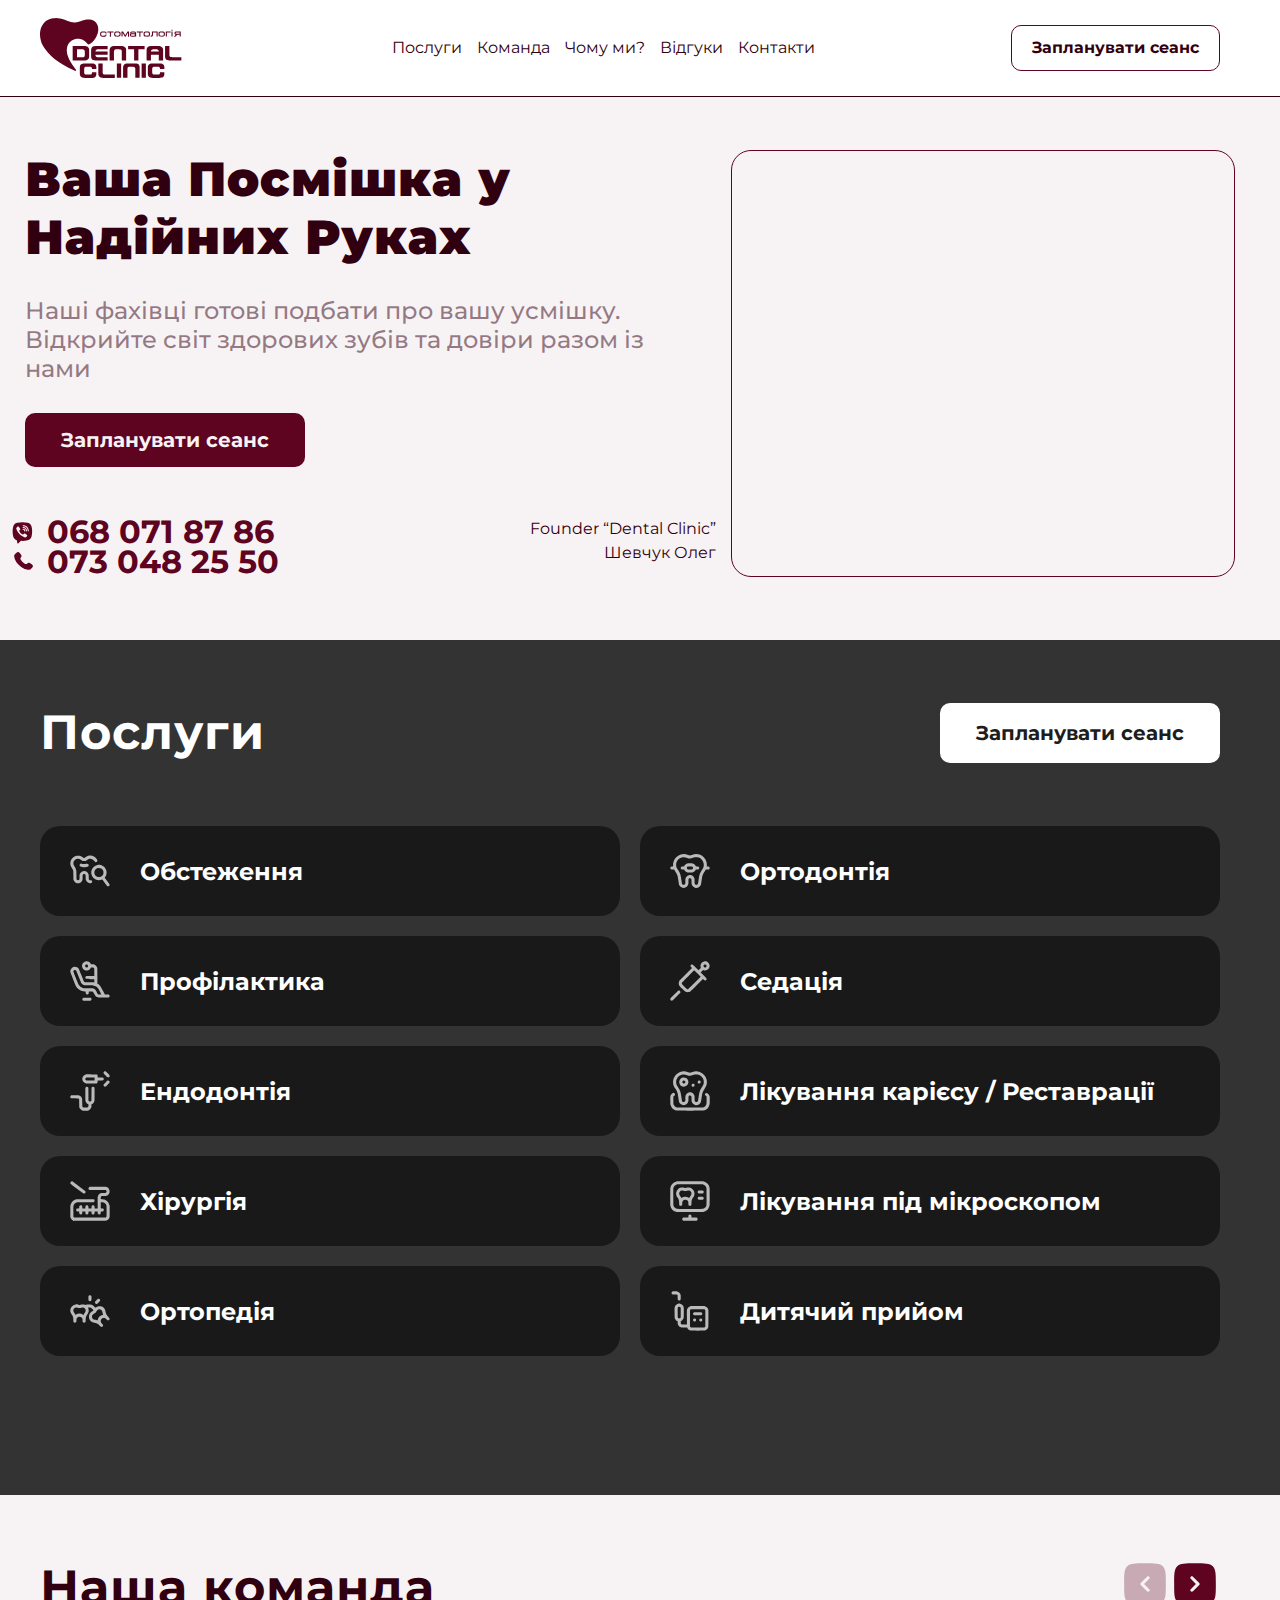
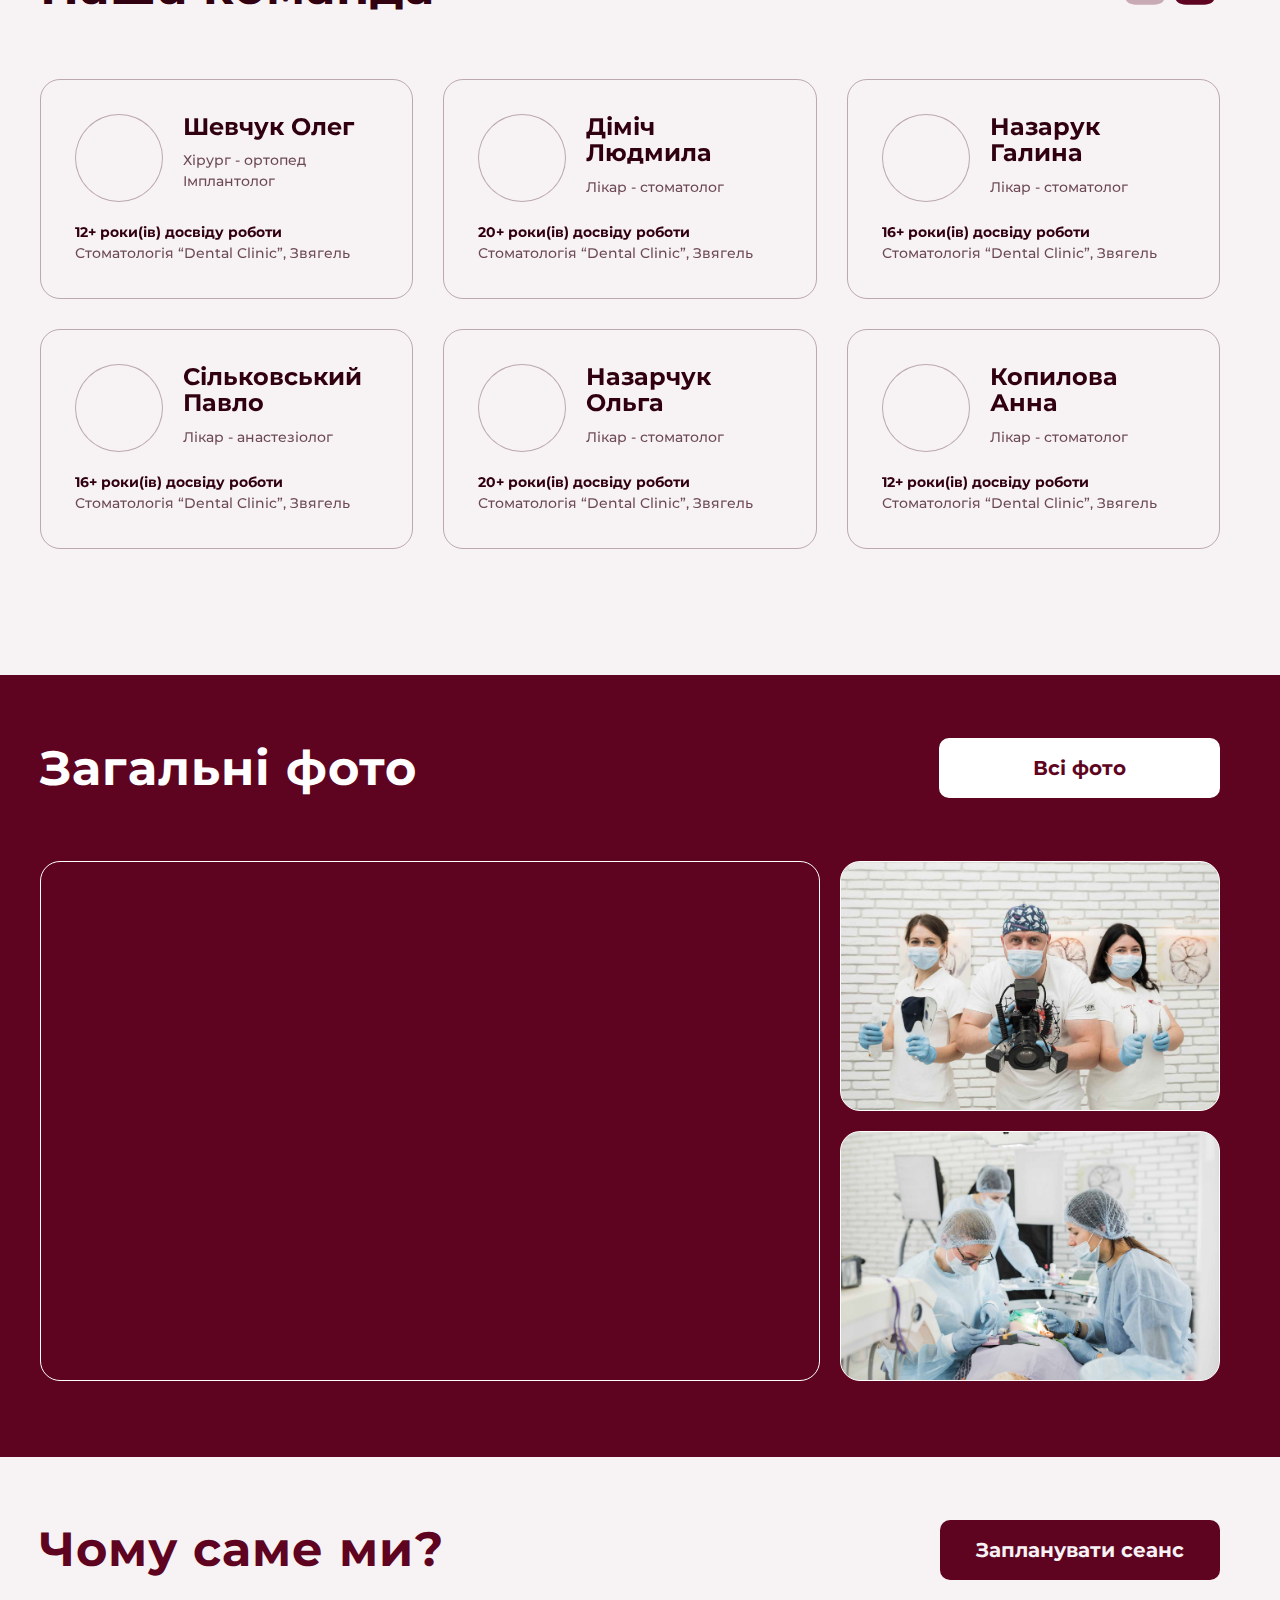
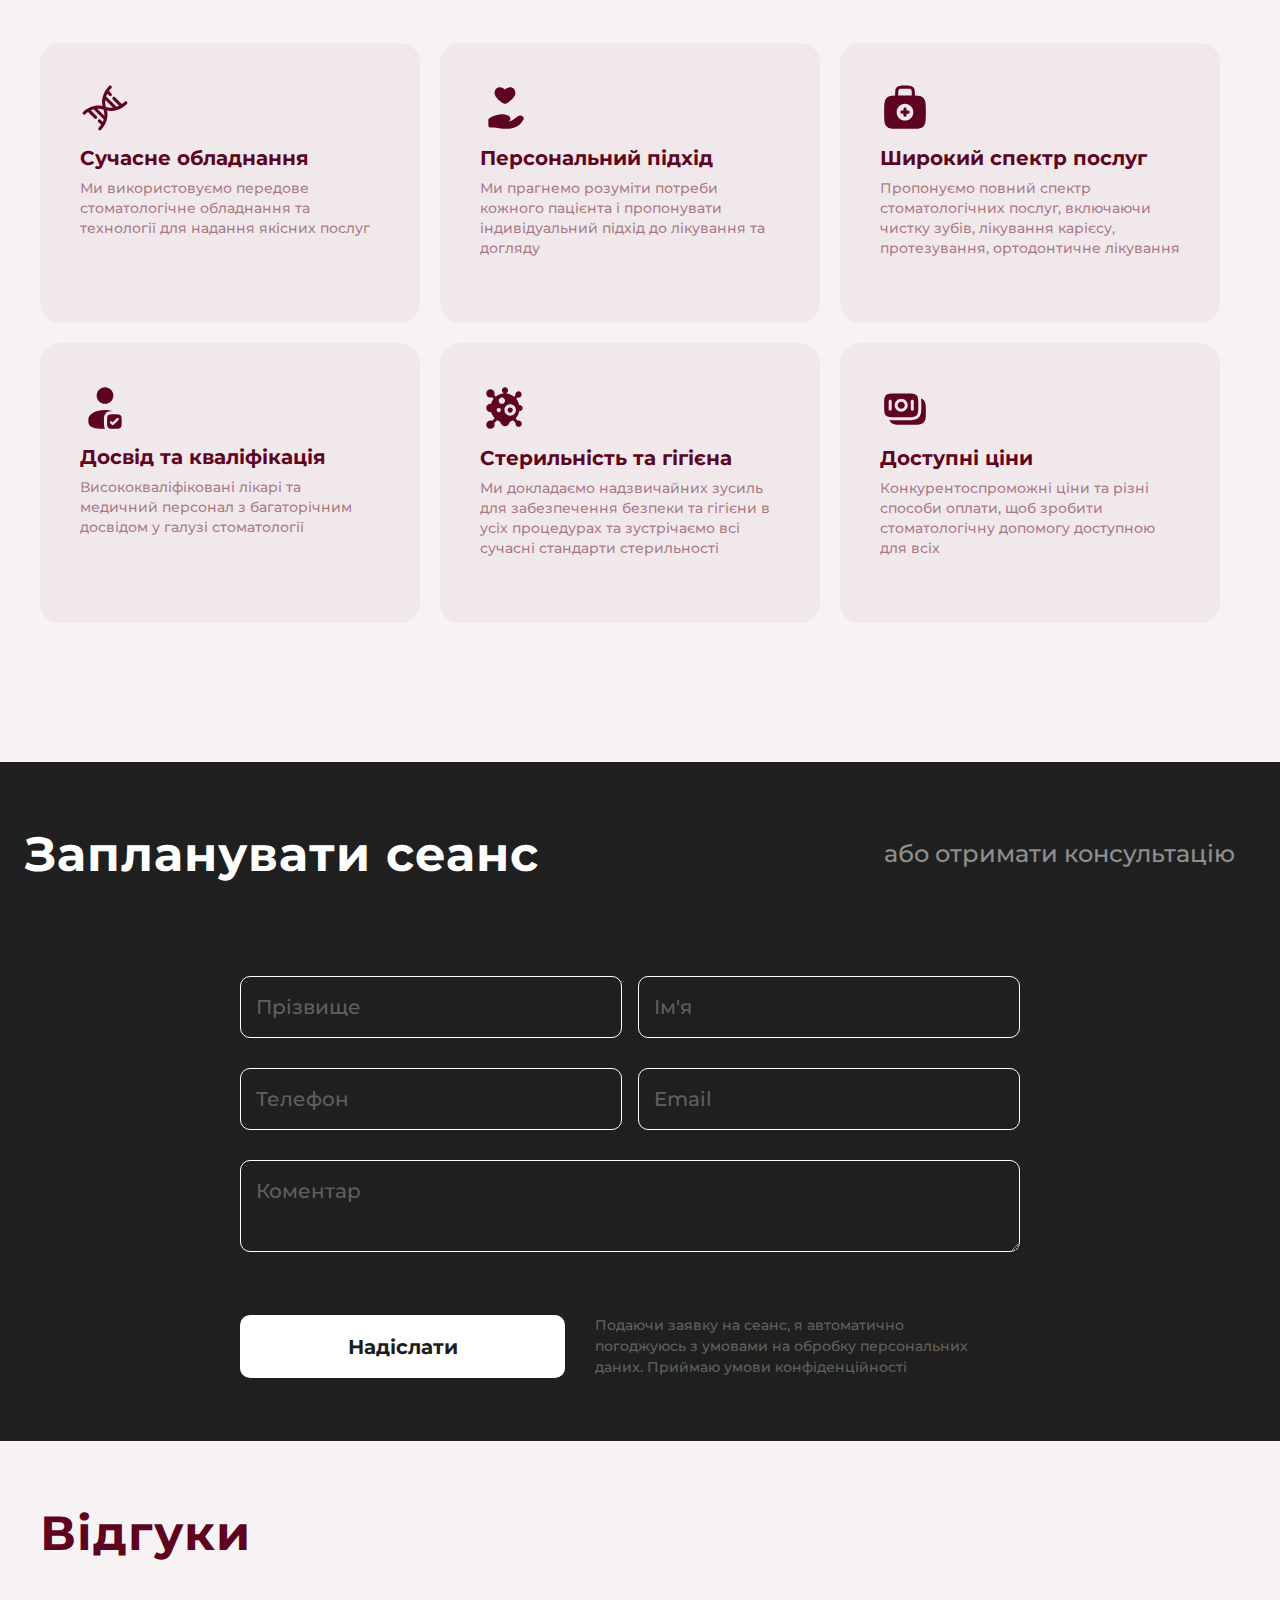
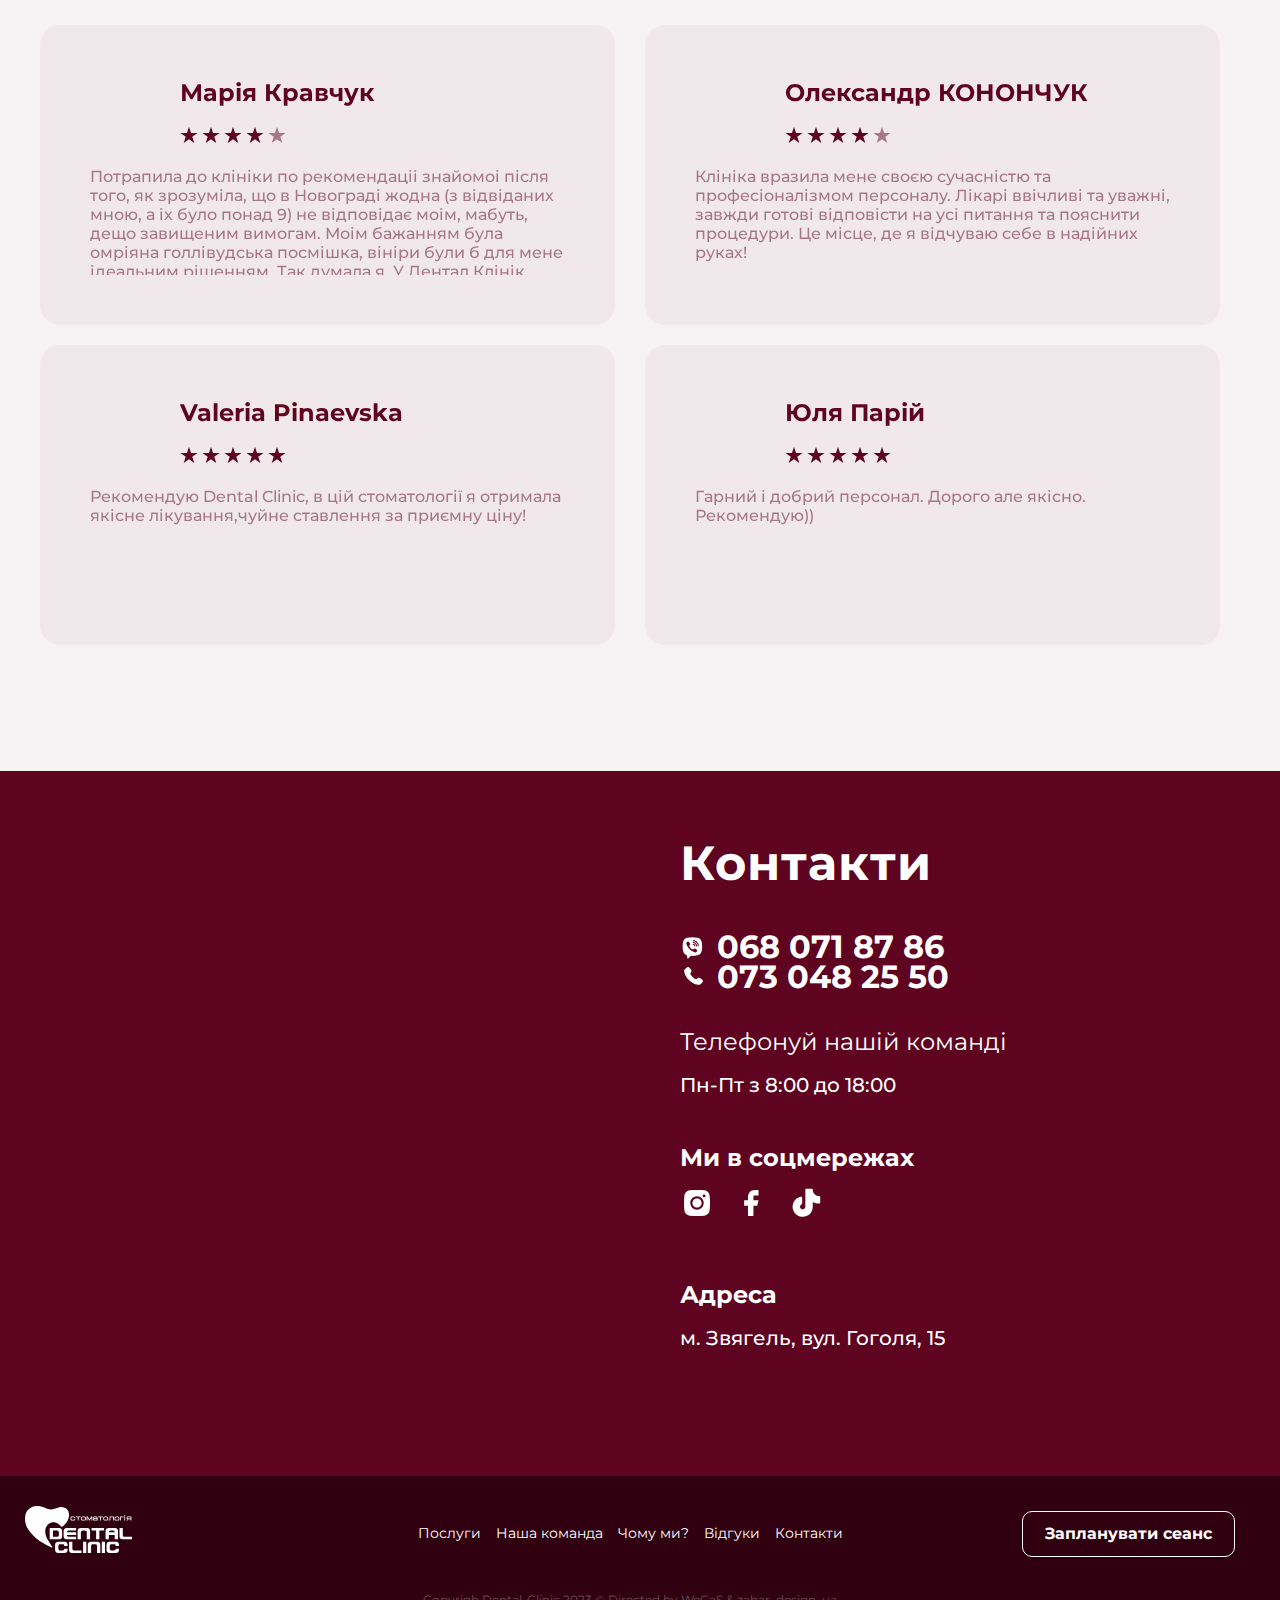
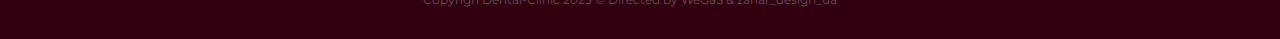
==== commit 5b06ab02: "Add files via upload" ====
--- a/index.html
+++ b/index.html
@@ -2,15 +2,7 @@
 <html lang="ua">
 
 <head>
-	<!-- Google tag (gtag.js) -->
-	<script async src="https://www.googletagmanager.com/gtag/js?id=G-PB5GNSH8ZQ"></script>
-	<script>
-		window.dataLayer = window.dataLayer || []
-		function gtag() { dataLayer.push(arguments) }
-		gtag('js', new Date())
-
-		gtag('config', 'G-PB5GNSH8ZQ');
-	</script>
+
 	<meta charset="UTF-8">
 	<meta name="viewport" content="width=device-width, initial-scale=1.0">
 	<link rel="stylesheet"
@@ -494,7 +486,8 @@
 										<div class="member_row">
 											<div class="member_icon">
 												<div class='member_icon-1'
-													style='background-image: url("/media/photo/team/oleh.png");'></div>
+													style='background-image: url("https://vladhrytsaiuk.github.io/dental-clinic-zvyagel/media/photo/team/oleh.png");'>
+												</div>
 											</div>
 											<div class="member_block-name">
 												<div class="member_name">
@@ -516,7 +509,8 @@
 										<div class="member_row">
 											<div class="member_icon">
 												<div class='member_icon-1'
-													style='background-image: url("/media/photo/team/pavlo.svg");'></div>
+													style='background-image: url("https://vladhrytsaiuk.github.io/dental-clinic-zvyagel/media/photo/team/pavlo.svg");'>
+												</div>
 											</div>
 											<div class="member_block-name">
 												<div class="member_name">
@@ -539,7 +533,7 @@
 										<div class="member_row">
 											<div class="member_icon">
 												<div class='member_icon-1'
-													style='background-image: url("/media/photo/team/lyudmyla.png");'>
+													style='background-image: url("https://vladhrytsaiuk.github.io/dental-clinic-zvyagel/media/photo/team/lyudmyla.png");'>
 												</div>
 											</div>
 											<div class="member_block-name">
@@ -561,7 +555,8 @@
 										<div class="member_row">
 											<div class="member_icon">
 												<div class='member_icon-1'
-													style='background-image: url("/media/photo/team/olga.png");'></div>
+													style='background-image: url("https://vladhrytsaiuk.github.io/dental-clinic-zvyagel/media/photo/team/olga.png");'>
+												</div>
 											</div>
 											<div class="member_block-name">
 												<div class="member_name">
@@ -584,7 +579,7 @@
 										<div class="member_row">
 											<div class="member_icon">
 												<div class='member_icon-1'
-													style='background-image: url("/media/photo/team/halyna.png");'>
+													style='background-image: url("https://vladhrytsaiuk.github.io/dental-clinic-zvyagel/media/photo/team/halyna.png");'>
 												</div>
 											</div>
 											<div class="member_block-name">
@@ -606,7 +601,8 @@
 										<div class="member_row">
 											<div class="member_icon">
 												<div class='member_icon-1'
-													style='background-image: url("/media/photo/team/anna.svg");'></div>
+													style='background-image: url("https://vladhrytsaiuk.github.io/dental-clinic-zvyagel/media/photo/team/anna.svg");'>
+												</div>
 											</div>
 											<div class="member_block-name">
 												<div class="member_name">
@@ -629,7 +625,7 @@
 										<div class="member_row">
 											<div class="member_icon">
 												<div class='member_icon-1'
-													style='background-image: url("/media/photo/team/vitalii.svg");'>
+													style='background-image: url("https://vladhrytsaiuk.github.io/dental-clinic-zvyagel/media/photo/team/vitalii.svg");'>
 												</div>
 											</div>
 											<div class="member_block-name">
@@ -676,41 +672,41 @@
 						<div class="gallerys one">
 							<div class="gallery_start">
 								<div class="gallery__grid">
-									<div style='background-image: url("/media/photo/gallery/1.jpg");'
+									<div style='background-image: url("https://vladhrytsaiuk.github.io/dental-clinic-zvyagel/photo/gallery/1.jpg");'
 										class='gallery__grid-item gallery__item-1 animate__animated zoomIn animate__delay-02s'>
 									</div>
-									<div style='background-image: url("/media/photo/gallery/2.jpg");'
+									<div style='background-image: url("https://vladhrytsaiuk.github.io/dental-clinic-zvyagel/media/photo/gallery/2.jpg");'
 										class='gallery__grid-item gallery__item-2 animate__animated zoomIn animate__delay-04s'>
 									</div>
-									<div style='background-image: url("/media/photo/gallery/3.jpg");'
+									<div style='background-image: url("https://vladhrytsaiuk.github.io/dental-clinic-zvyagel/media/photo/gallery/3.jpg");'
 										class='gallery__grid-item gallery__item-3 animate__animated zoomIn animate__delay-06s'>
 									</div>
 								</div>
 							</div>
 							<div class="gallery_end">
 								<div class="gallery__grid">
-									<div style='background-image: url("/media/photo/gallery/4.jpg");'
+									<div style='background-image: url("https://vladhrytsaiuk.github.io/dental-clinic-zvyagel/media/photo/gallery/4.jpg");'
 										class='gallery__grid-item gallery__item-4 animate__animated zoomIn animate__delay-02s'>
 									</div>
-									<div style='background-image: url("/media/photo/gallery/5.jpg");'
+									<div style='background-image: url("https://vladhrytsaiuk.github.io/dental-clinic-zvyagel/media/photo/gallery/5.jpg");'
 										class='gallery__grid-item gallery__item-5 animate__animated zoomIn animate__delay-04s'>
 									</div>
-									<div style='background-image: url("/media/photo/gallery/6.jpg");'
+									<div style='background-image: url("https://vladhrytsaiuk.github.io/dental-clinic-zvyagel/media/photo/gallery/6.jpg");'
 										class='gallery__grid-item gallery__item-6 animate__animated zoomIn animate__delay-06s'>
 									</div>
-									<div style='background-image: url("/media/photo/gallery/7.jpg");'
+									<div style='background-image: url("https://vladhrytsaiuk.github.io/dental-clinic-zvyagel/media/photo/gallery/7.jpg");'
 										class='gallery__grid-item gallery__item-7 animate__animated zoomIn animate__delay-08s'>
 									</div>
-									<div style='background-image: url("/media/photo/gallery/8.jpg");'
+									<div style='background-image: url("https://vladhrytsaiuk.github.io/dental-clinic-zvyagel/media/photo/gallery/8.jpg");'
 										class='gallery__grid-item gallery__item-8 animate__animated zoomIn animate__delay-1s'>
 									</div>
-									<div style='background-image: url("/media/photo/gallery/9.jpg");'
+									<div style='background-image: url("https://vladhrytsaiuk.github.io/dental-clinic-zvyagel/media/photo/gallery/9.jpg");'
 										class='gallery__grid-item gallery__item-9 animate__animated zoomIn animate__delay-1-2s'>
 									</div>
-									<div style='background-image: url("/media/photo/gallery/10.jpg");'
+									<div style='background-image: url("https://vladhrytsaiuk.github.io/dental-clinic-zvyagel/media/photo/gallery/10.jpg");'
 										class='gallery__grid-item gallery__item-10 animate__animated zoomIn animate__delay-1-4s'>
 									</div>
-									<div style='background-image: url("/media/photo/gallery/11.jpg");'
+									<div style='background-image: url("https://vladhrytsaiuk.github.io/dental-clinic-zvyagel/media/photo/gallery/11.jpg");'
 										class='gallery__grid-item gallery__item-11 animate__animated zoomIn animate__delay-1s'>
 									</div>
 									<div class='block__gallery-button pc'>
@@ -1080,7 +1076,8 @@
 									<div class='reviews__item'>
 										<div class='reviews__item-row'>
 											<div class="review__icon">
-												<div style='background-image: url("/media/photo/reviews/OO.svg");'>
+												<div
+													style='background-image: url("https://vladhrytsaiuk.github.io/dental-clinic-zvyagel/media/photo/reviews/OO.svg");'>
 												</div>
 											</div>
 											<div class="review__content">
@@ -1136,7 +1133,7 @@
 										<div class='reviews__item-row'>
 											<div class="review__icon">
 												<div
-													style='background-image: url("/media/photo/reviews/valeriya.png");'>
+													style='background-image: url("https://vladhrytsaiuk.github.io/dental-clinic-zvyagel/media/photo/reviews/valeriya.png");'>
 												</div>
 											</div>
 											<div class="review__content">
@@ -1177,7 +1174,8 @@
 									<div class='reviews__item'>
 										<div class='reviews__item-row'>
 											<div class="review__icon">
-												<div style='background-image: url("/media/photo/reviews/OК.svg");'>
+												<div
+													style='background-image: url("https://vladhrytsaiuk.github.io/dental-clinic-zvyagel/media/photo/reviews/OК.svg");'>
 												</div>
 											</div>
 											<div class="review__content">
@@ -1216,7 +1214,8 @@
 									<div class='reviews__item'>
 										<div class='reviews__item-row'>
 											<div class="review__icon">
-												<div style='background-image: url("/media/photo/reviews/JP.svg");'>
+												<div
+													style='background-image: url("https://vladhrytsaiuk.github.io/dental-clinic-zvyagel/media/photo/reviews/JP.svg");'>
 												</div>
 											</div>
 											<div class="review__content">
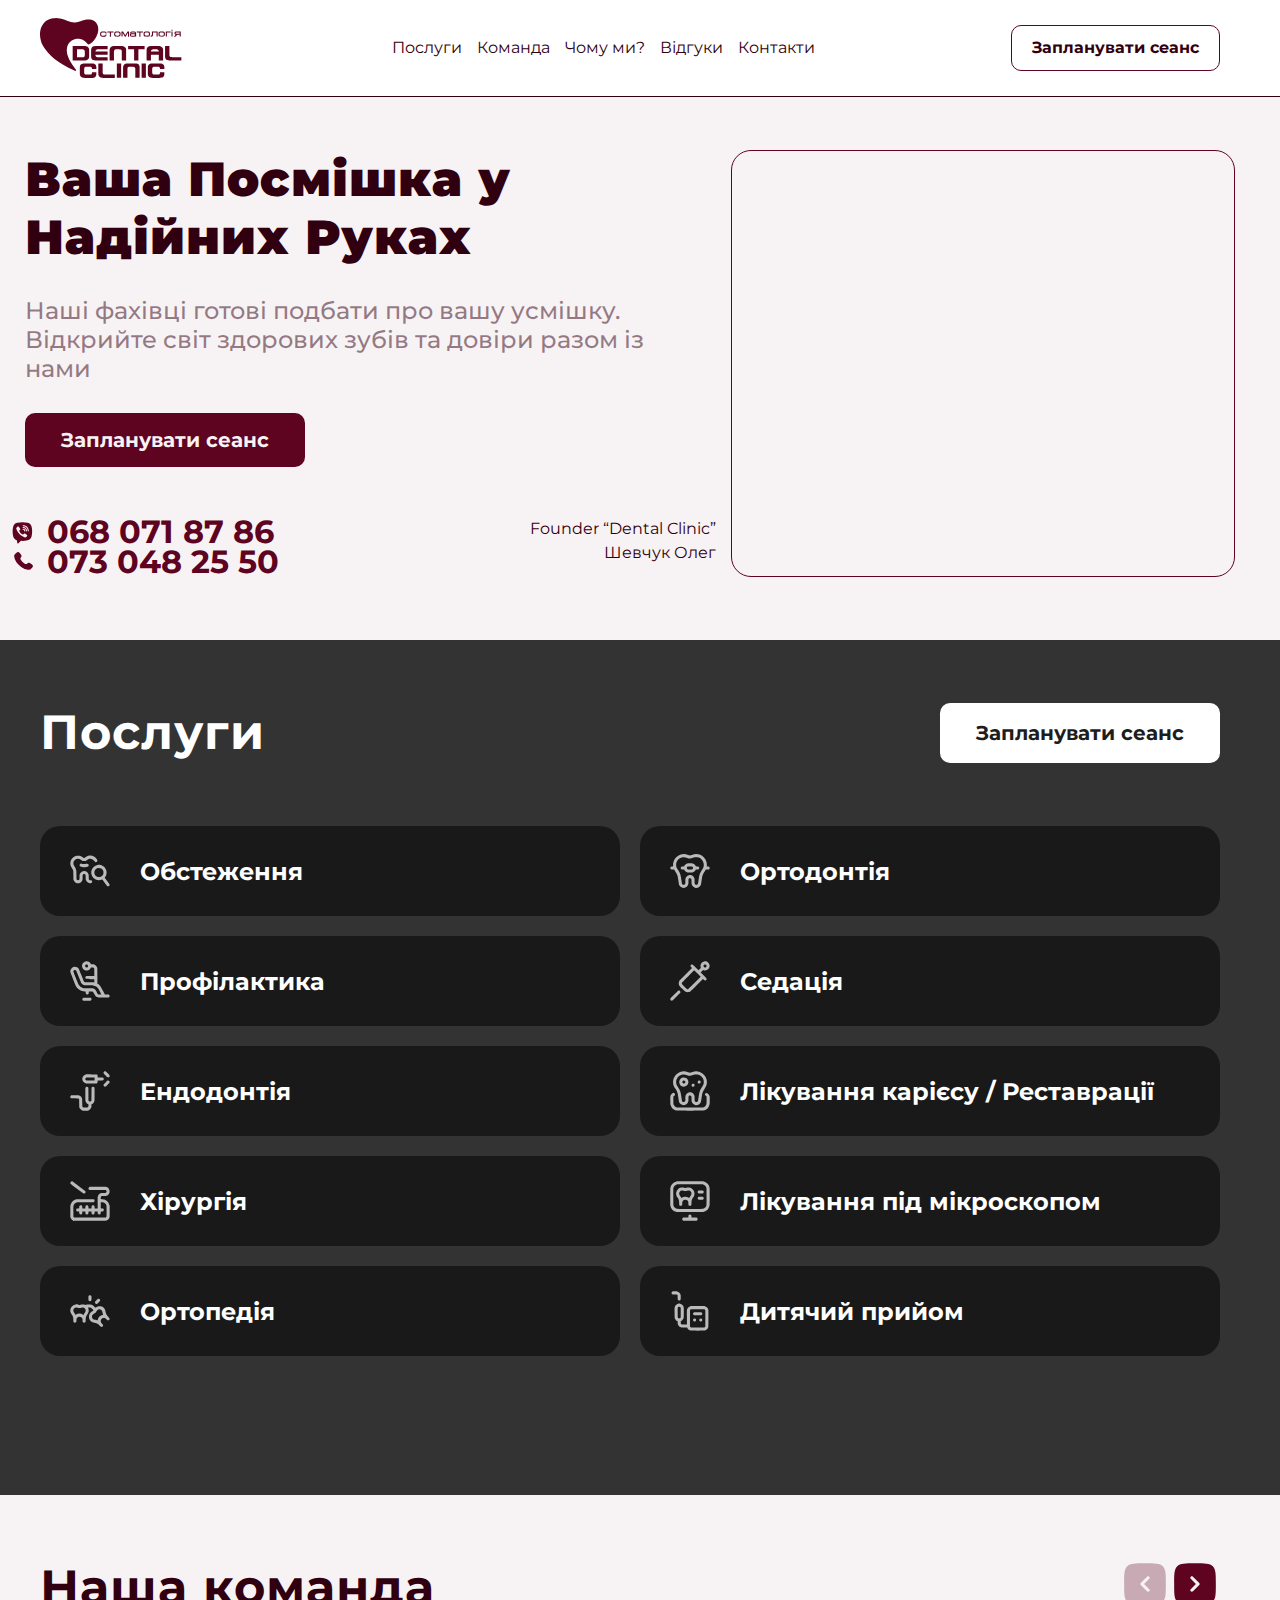
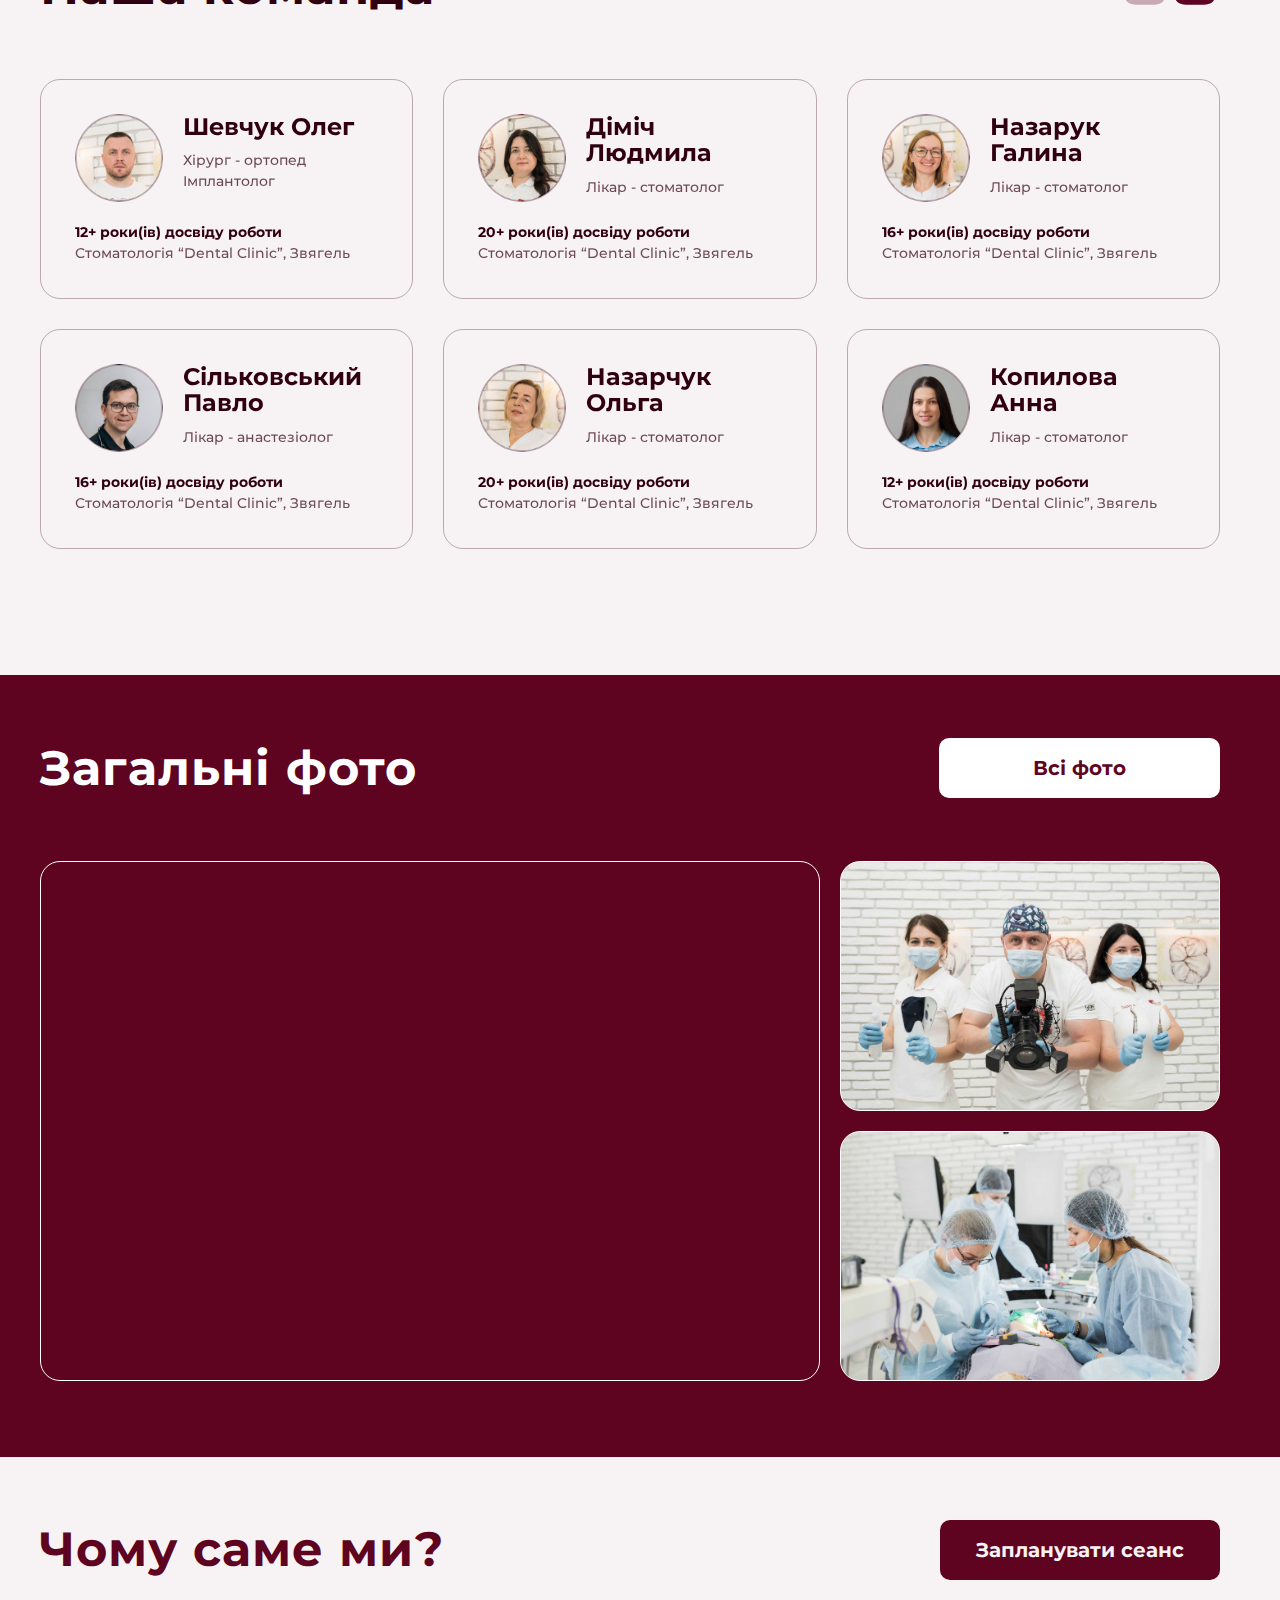
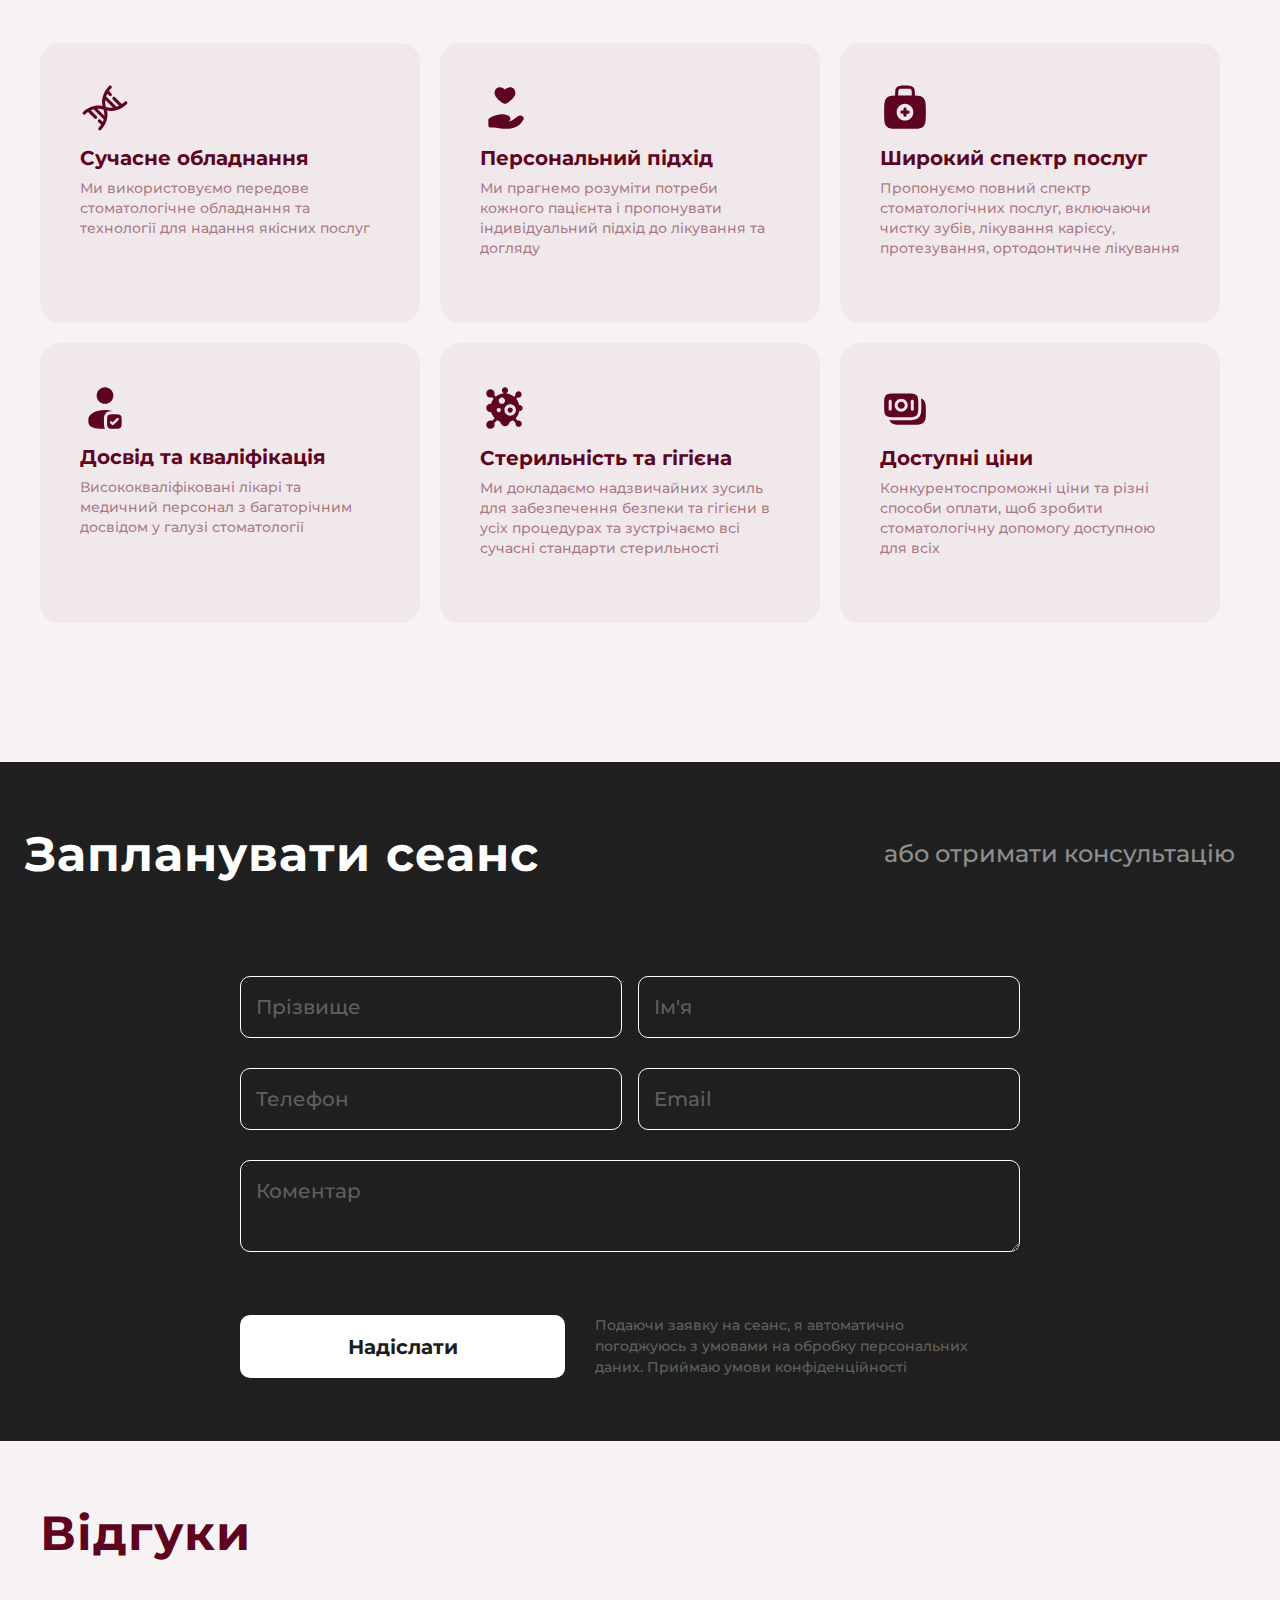
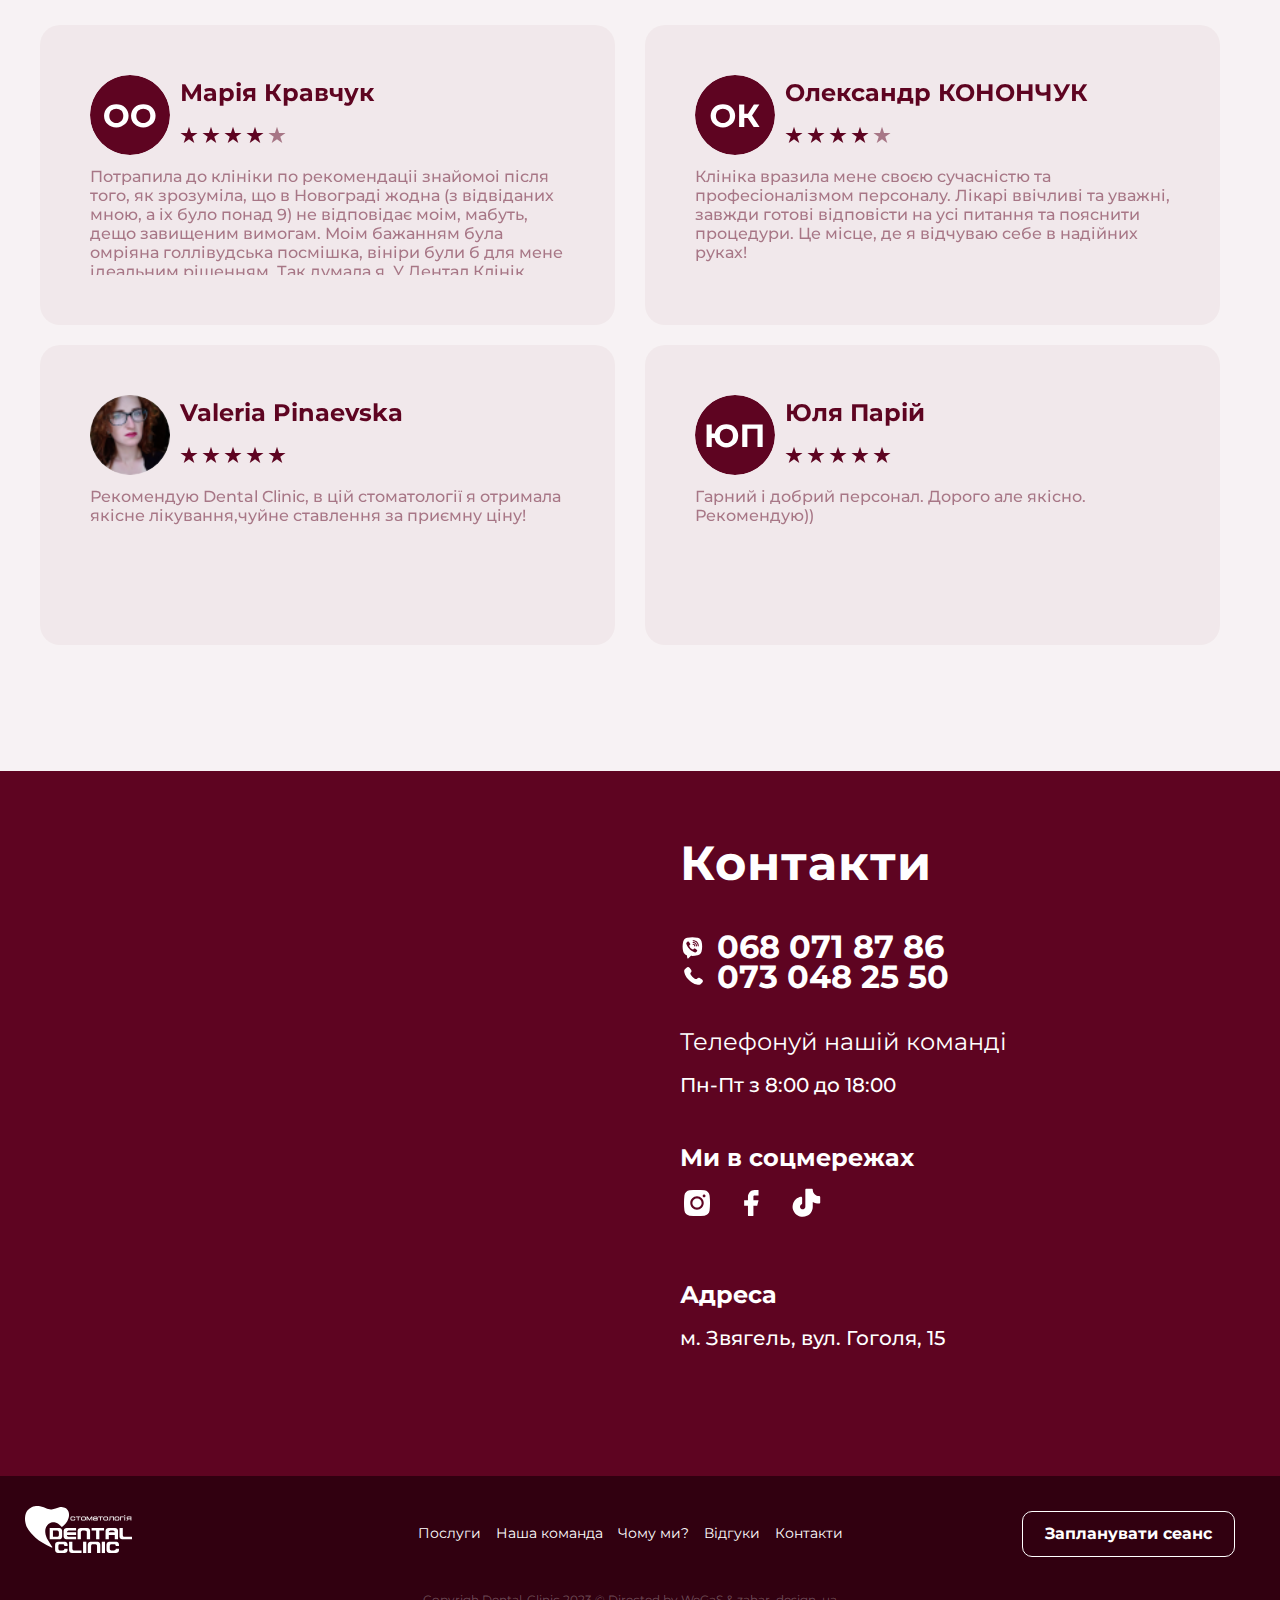
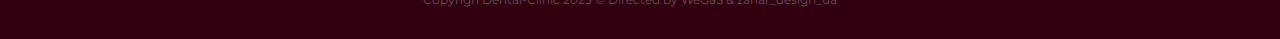
==== commit 83675997: "Add files via upload" ====
--- a/index.html
+++ b/index.html
@@ -486,7 +486,7 @@
 										<div class="member_row">
 											<div class="member_icon">
 												<div class='member_icon-1'
-													style='background-image: url("https://vladhrytsaiuk.github.io/dental-clinic-zvyagel/media/photo/team/oleh.png");'>
+													style='background-image: url("https://vladhrytsaiuk.github.io/dental-clinic-zvyagel/media/team/oleh.png");'>
 												</div>
 											</div>
 											<div class="member_block-name">
@@ -509,7 +509,7 @@
 										<div class="member_row">
 											<div class="member_icon">
 												<div class='member_icon-1'
-													style='background-image: url("https://vladhrytsaiuk.github.io/dental-clinic-zvyagel/media/photo/team/pavlo.svg");'>
+													style='background-image: url("https://vladhrytsaiuk.github.io/dental-clinic-zvyagel/media/team/pavlo.svg");'>
 												</div>
 											</div>
 											<div class="member_block-name">
@@ -533,7 +533,7 @@
 										<div class="member_row">
 											<div class="member_icon">
 												<div class='member_icon-1'
-													style='background-image: url("https://vladhrytsaiuk.github.io/dental-clinic-zvyagel/media/photo/team/lyudmyla.png");'>
+													style='background-image: url("https://vladhrytsaiuk.github.io/dental-clinic-zvyagel/media/team/lyudmyla.png");'>
 												</div>
 											</div>
 											<div class="member_block-name">
@@ -555,7 +555,7 @@
 										<div class="member_row">
 											<div class="member_icon">
 												<div class='member_icon-1'
-													style='background-image: url("https://vladhrytsaiuk.github.io/dental-clinic-zvyagel/media/photo/team/olga.png");'>
+													style='background-image: url("https://vladhrytsaiuk.github.io/dental-clinic-zvyagel/media/team/olga.png");'>
 												</div>
 											</div>
 											<div class="member_block-name">
@@ -579,7 +579,7 @@
 										<div class="member_row">
 											<div class="member_icon">
 												<div class='member_icon-1'
-													style='background-image: url("https://vladhrytsaiuk.github.io/dental-clinic-zvyagel/media/photo/team/halyna.png");'>
+													style='background-image: url("https://vladhrytsaiuk.github.io/dental-clinic-zvyagel/media/team/halyna.png");'>
 												</div>
 											</div>
 											<div class="member_block-name">
@@ -601,7 +601,7 @@
 										<div class="member_row">
 											<div class="member_icon">
 												<div class='member_icon-1'
-													style='background-image: url("https://vladhrytsaiuk.github.io/dental-clinic-zvyagel/media/photo/team/anna.svg");'>
+													style='background-image: url("https://vladhrytsaiuk.github.io/dental-clinic-zvyagel/media/team/anna.svg");'>
 												</div>
 											</div>
 											<div class="member_block-name">
@@ -625,7 +625,7 @@
 										<div class="member_row">
 											<div class="member_icon">
 												<div class='member_icon-1'
-													style='background-image: url("https://vladhrytsaiuk.github.io/dental-clinic-zvyagel/media/photo/team/vitalii.svg");'>
+													style='background-image: url("https://vladhrytsaiuk.github.io/dental-clinic-zvyagel/media/team/vitalii.svg");'>
 												</div>
 											</div>
 											<div class="member_block-name">
@@ -1077,7 +1077,7 @@
 										<div class='reviews__item-row'>
 											<div class="review__icon">
 												<div
-													style='background-image: url("https://vladhrytsaiuk.github.io/dental-clinic-zvyagel/media/photo/reviews/OO.svg");'>
+													style='background-image: url("https://vladhrytsaiuk.github.io/dental-clinic-zvyagel/media/reviews/OO.svg");'>
 												</div>
 											</div>
 											<div class="review__content">
@@ -1133,7 +1133,7 @@
 										<div class='reviews__item-row'>
 											<div class="review__icon">
 												<div
-													style='background-image: url("https://vladhrytsaiuk.github.io/dental-clinic-zvyagel/media/photo/reviews/valeriya.png");'>
+													style='background-image: url("https://vladhrytsaiuk.github.io/dental-clinic-zvyagel/media/reviews/valeriya.png");'>
 												</div>
 											</div>
 											<div class="review__content">
@@ -1175,7 +1175,7 @@
 										<div class='reviews__item-row'>
 											<div class="review__icon">
 												<div
-													style='background-image: url("https://vladhrytsaiuk.github.io/dental-clinic-zvyagel/media/photo/reviews/OК.svg");'>
+													style='background-image: url("https://vladhrytsaiuk.github.io/dental-clinic-zvyagel/media/reviews/OК.svg");'>
 												</div>
 											</div>
 											<div class="review__content">
@@ -1215,7 +1215,7 @@
 										<div class='reviews__item-row'>
 											<div class="review__icon">
 												<div
-													style='background-image: url("https://vladhrytsaiuk.github.io/dental-clinic-zvyagel/media/photo/reviews/JP.svg");'>
+													style='background-image: url("https://vladhrytsaiuk.github.io/dental-clinic-zvyagel/media/reviews/JP.svg");'>
 												</div>
 											</div>
 											<div class="review__content">
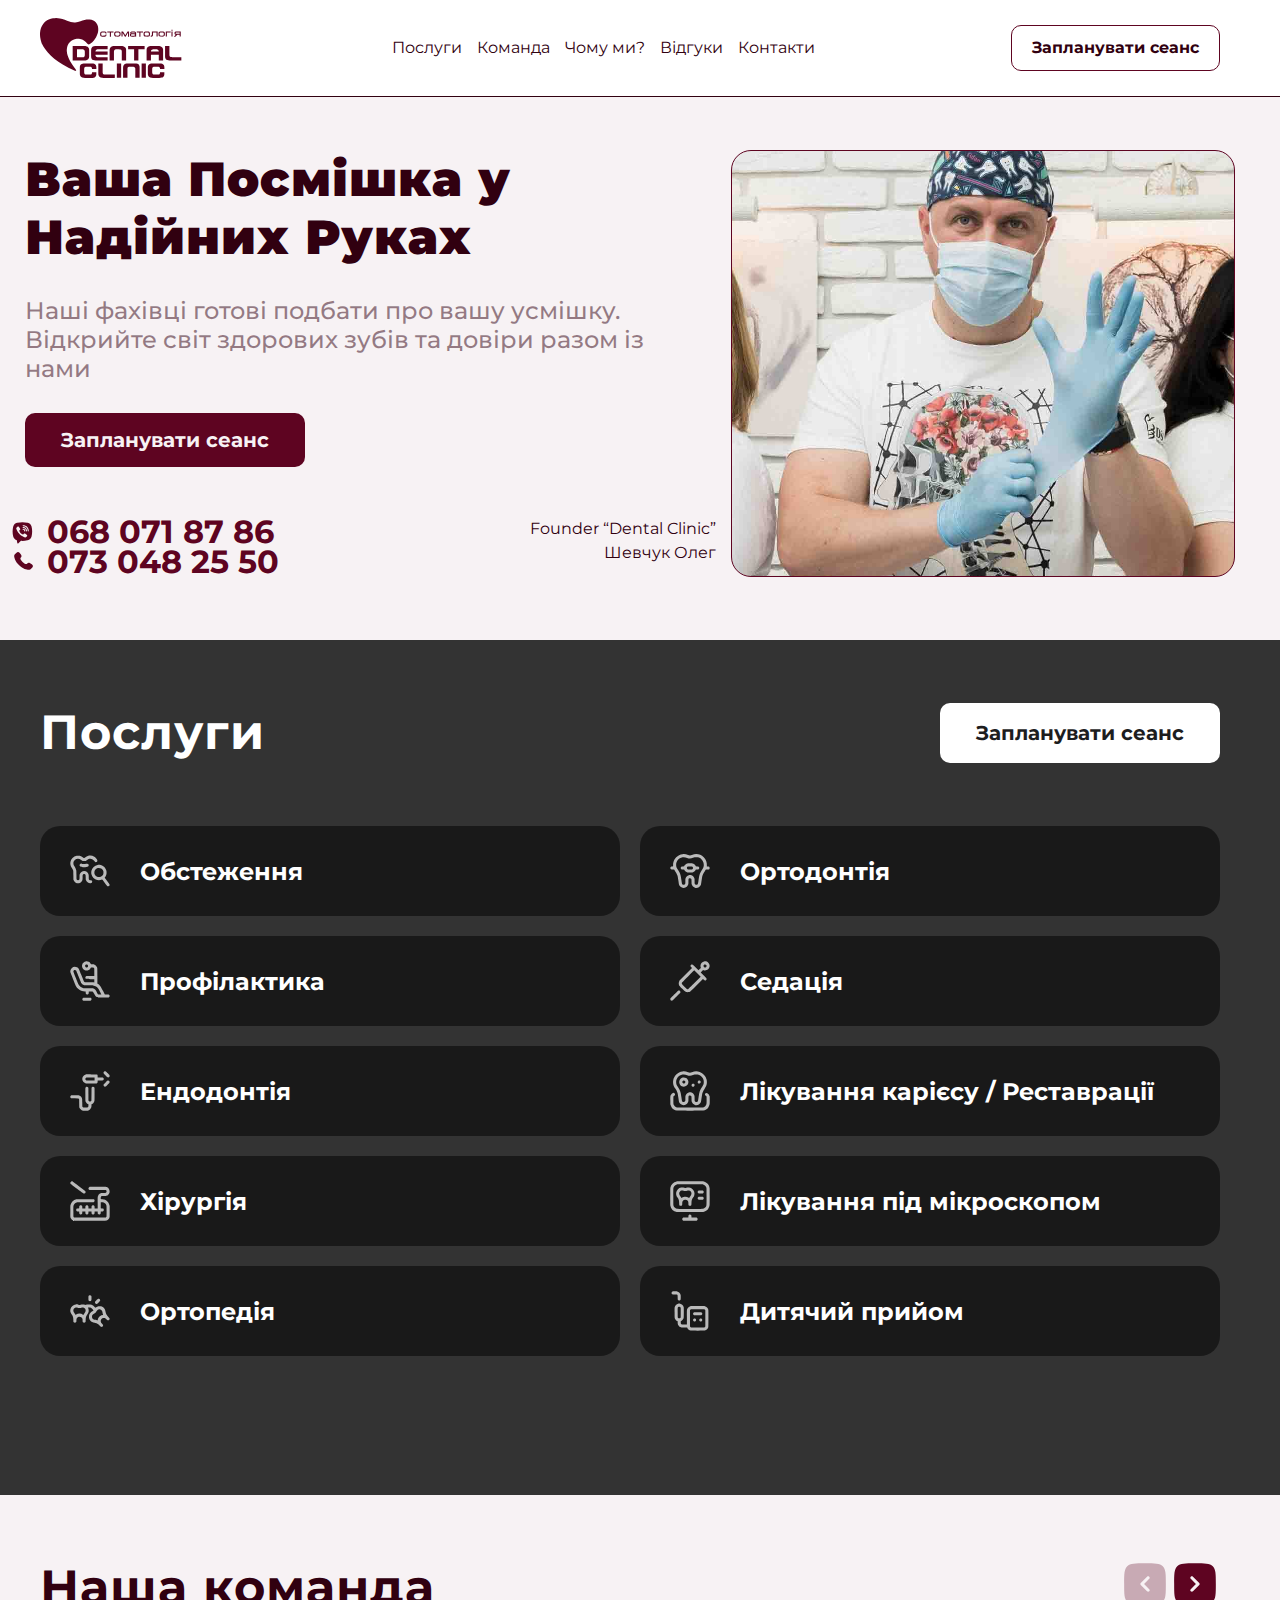
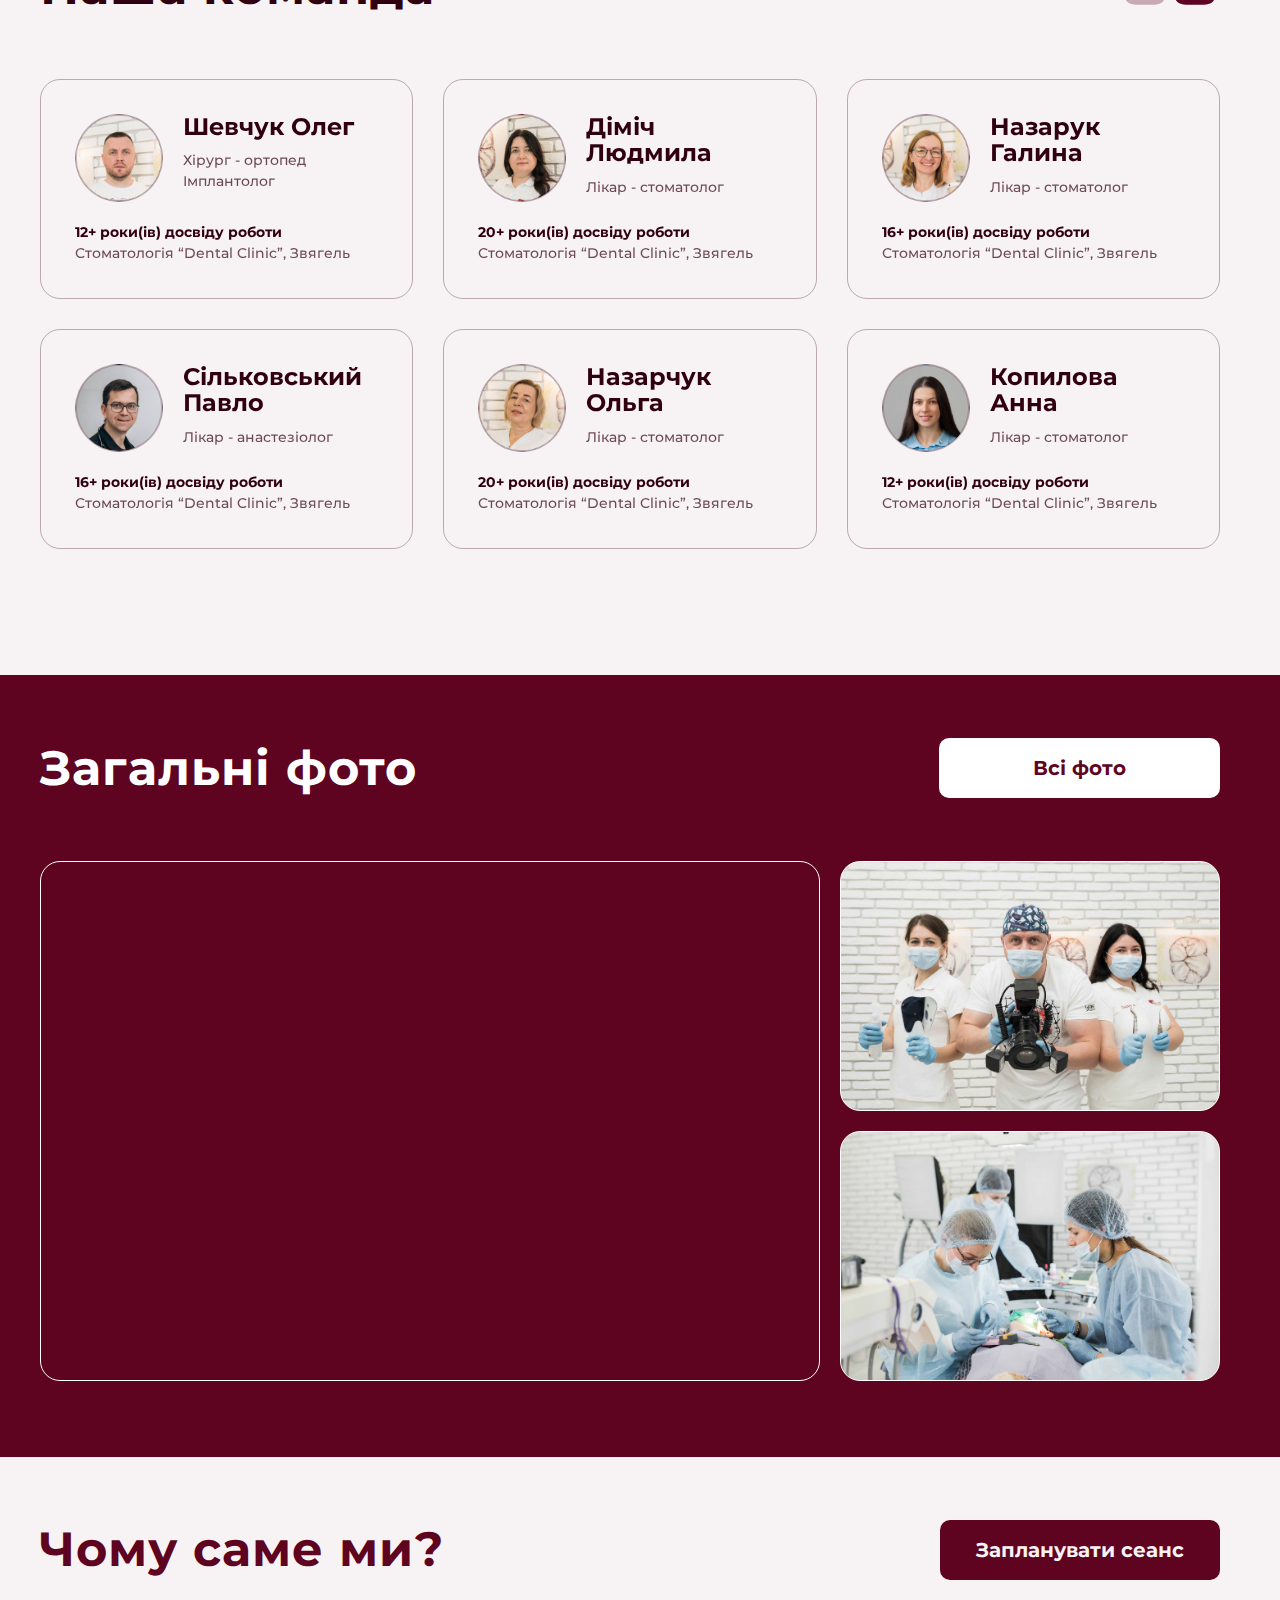
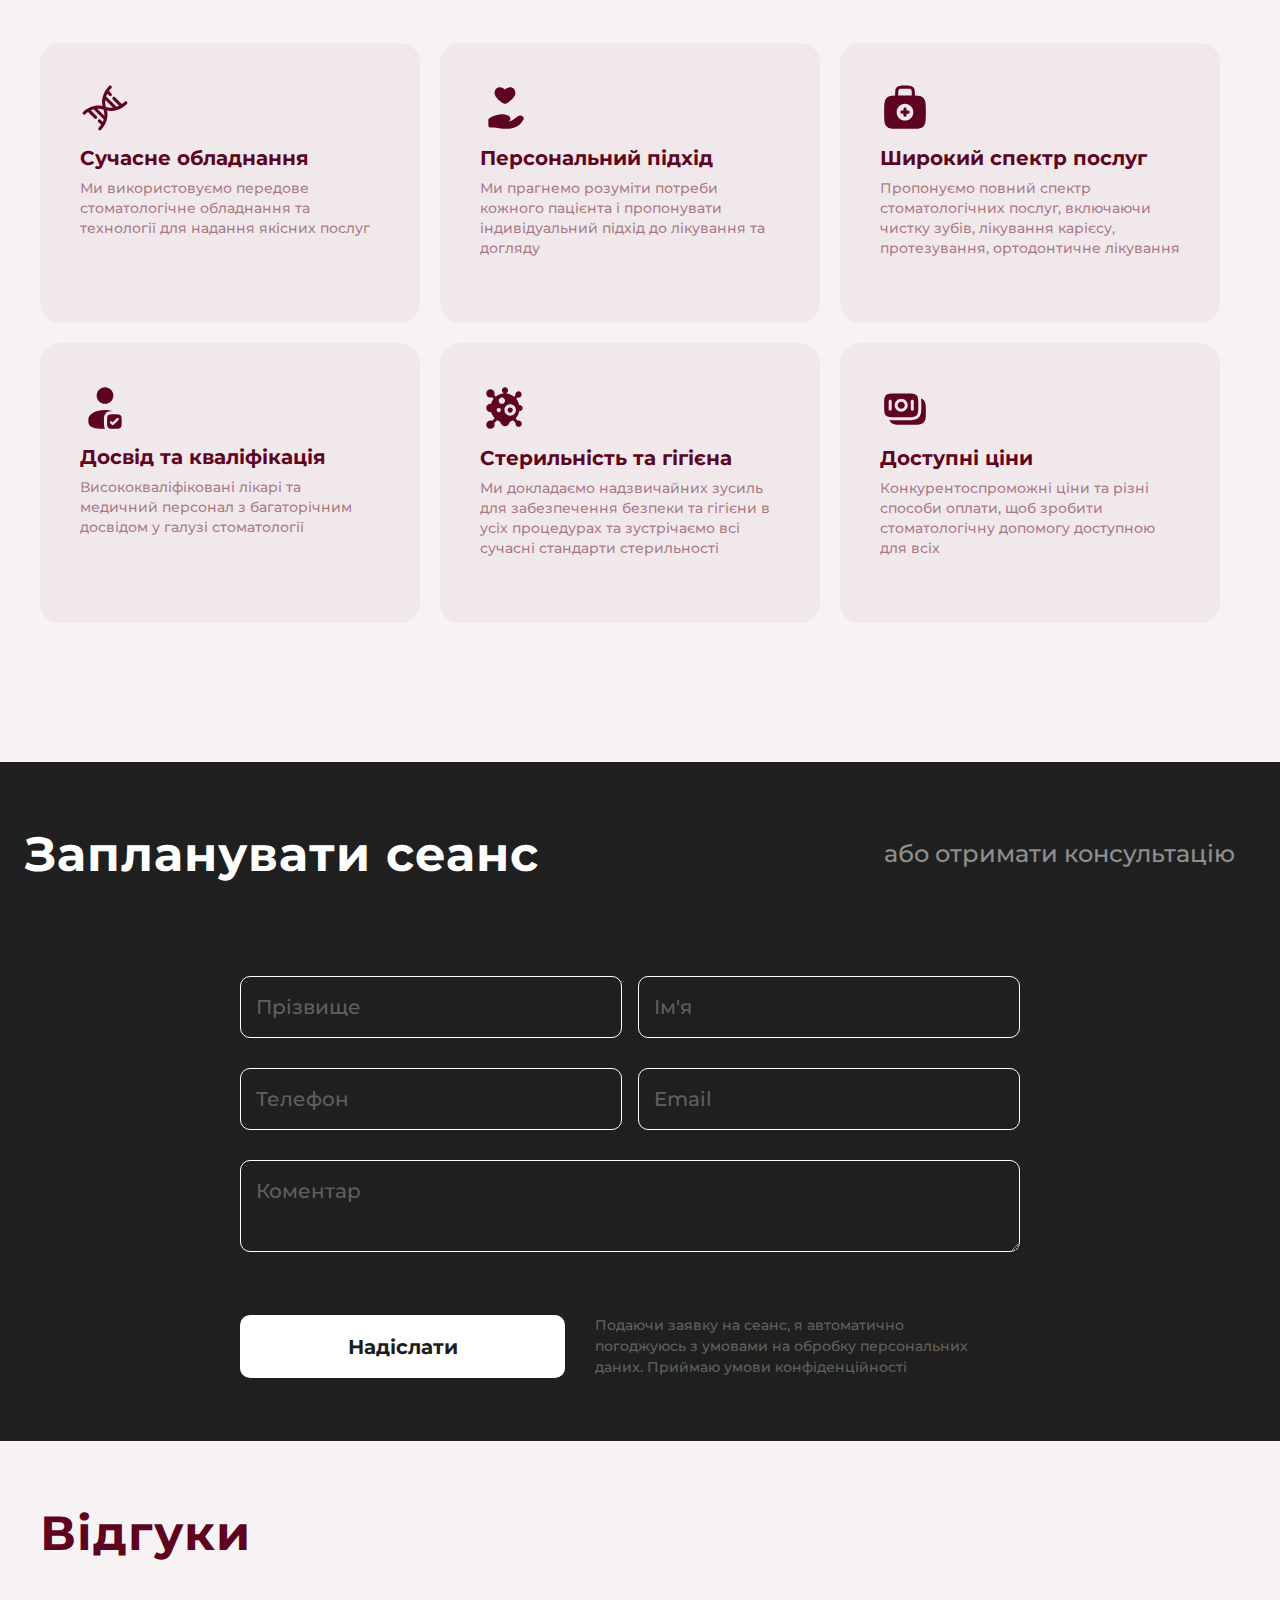
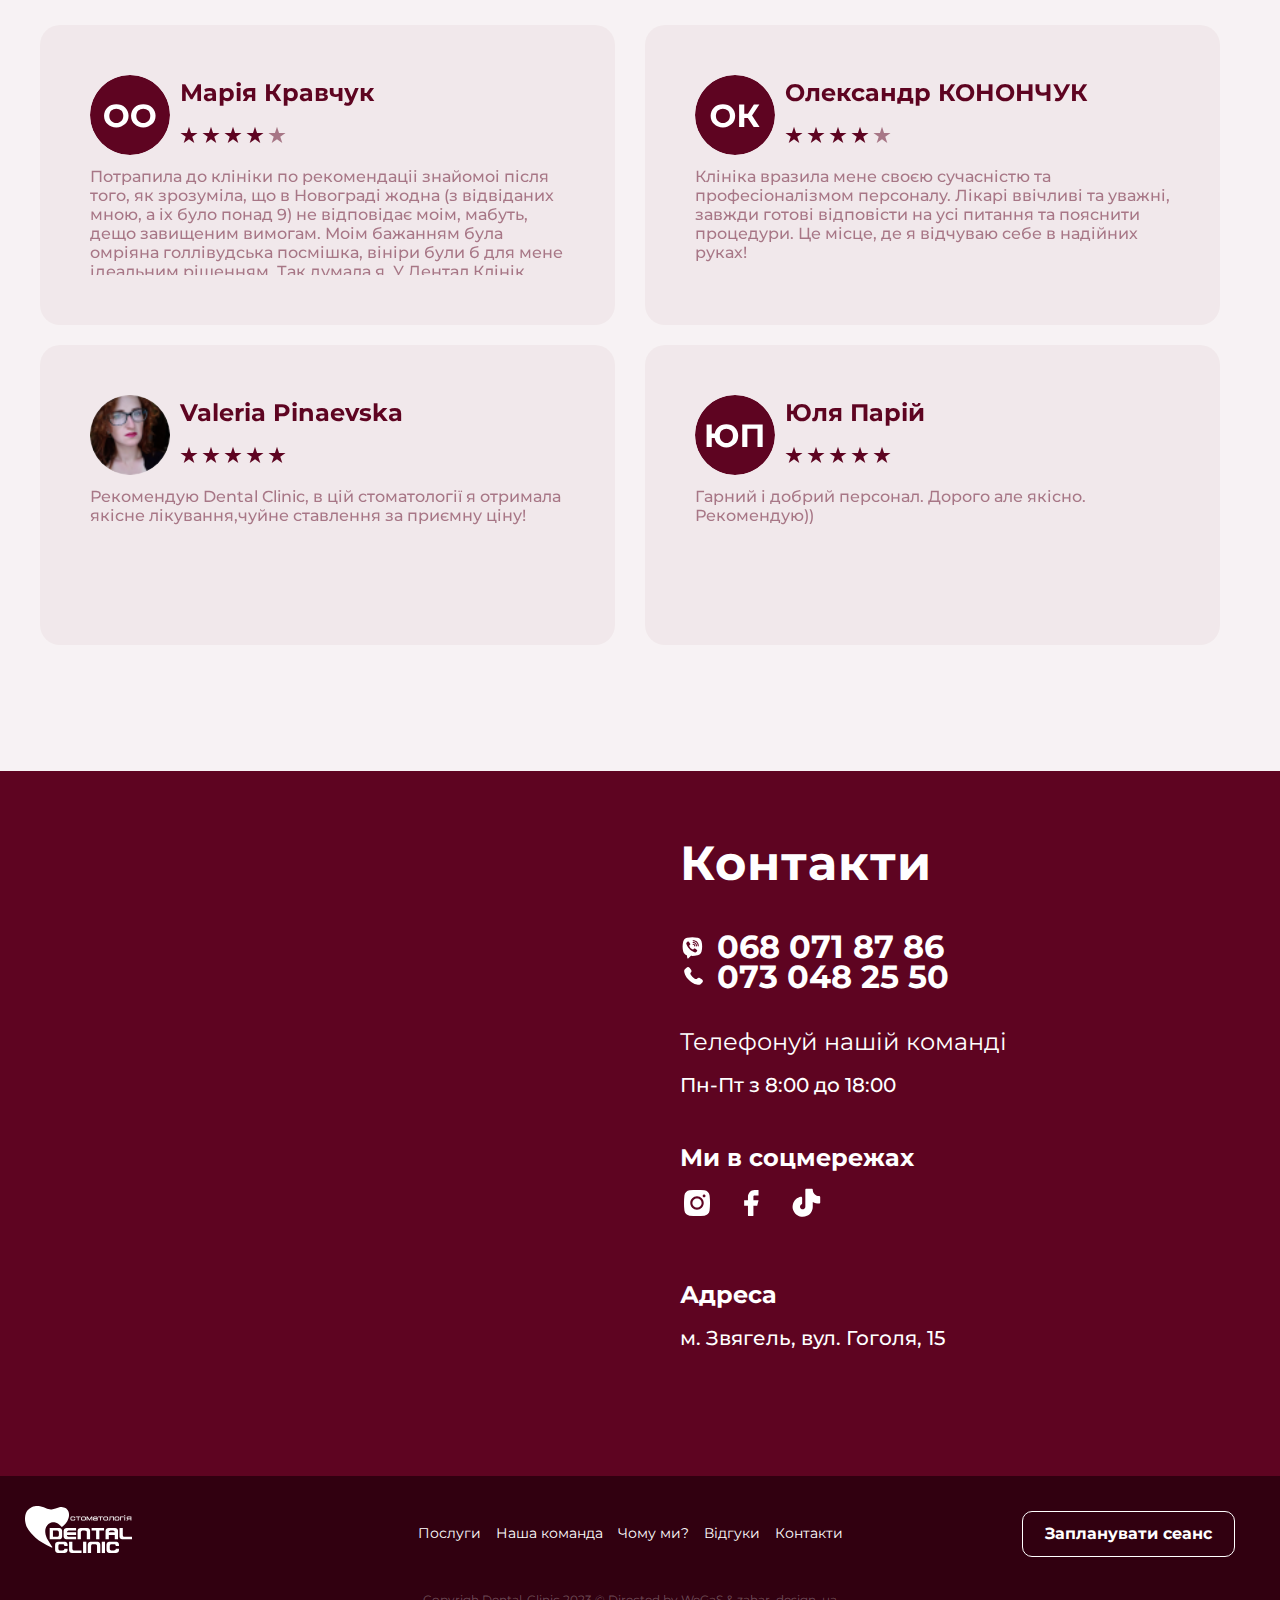
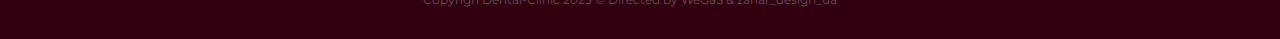
==== commit 4f97270f: "Add files via upload" ====
--- a/index.html
+++ b/index.html
@@ -207,7 +207,8 @@
 						</div>
 						<div class="col-12 col-md-6 col-lg-5">
 							<div class='main__info-block animate__animated   fadeInRight animate__delay-1s'>
-								<div class="main__photo" style='background-image: url("media/photo/main.jpg");'>
+								<div class="main__photo"
+									style='background-image: url("https://vladhrytsaiuk.github.io/dental-clinic-zvyagel/media/main.jpg");'>
 								</div>
 							</div>
 						</div>
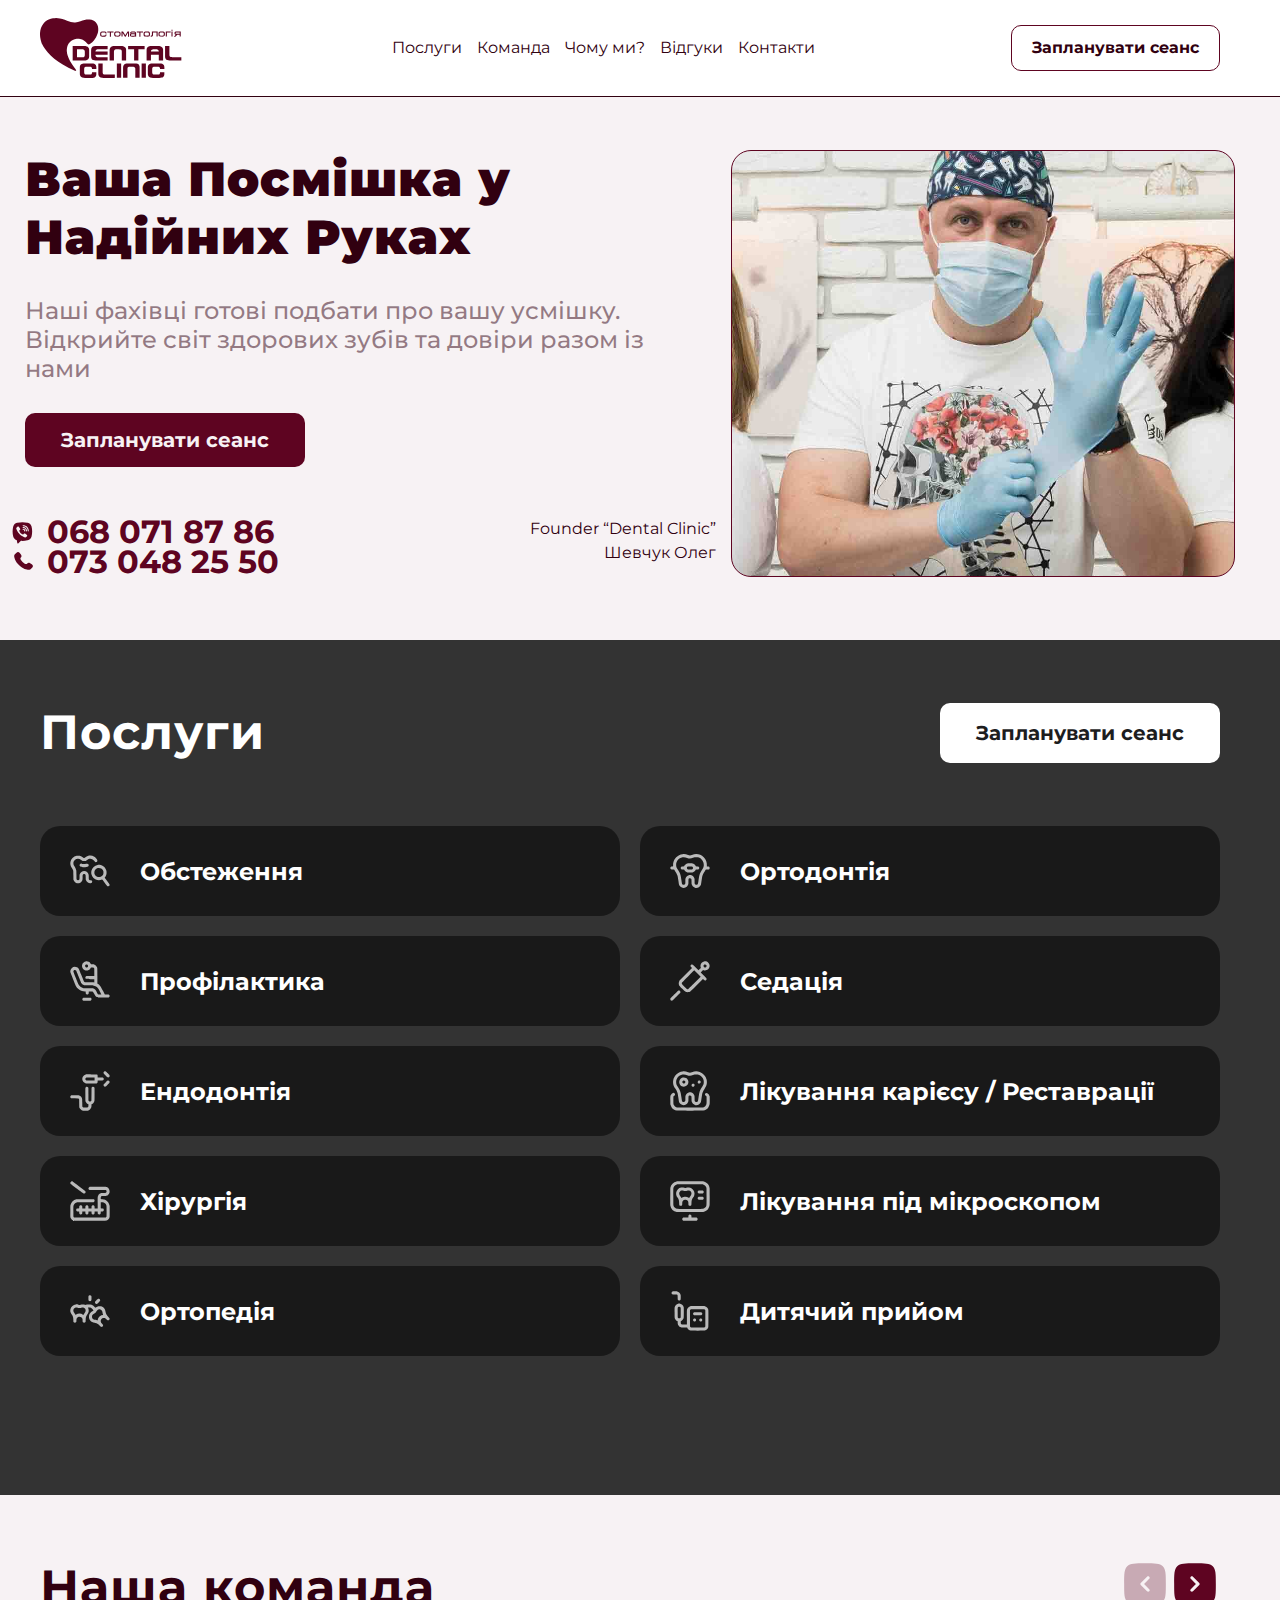
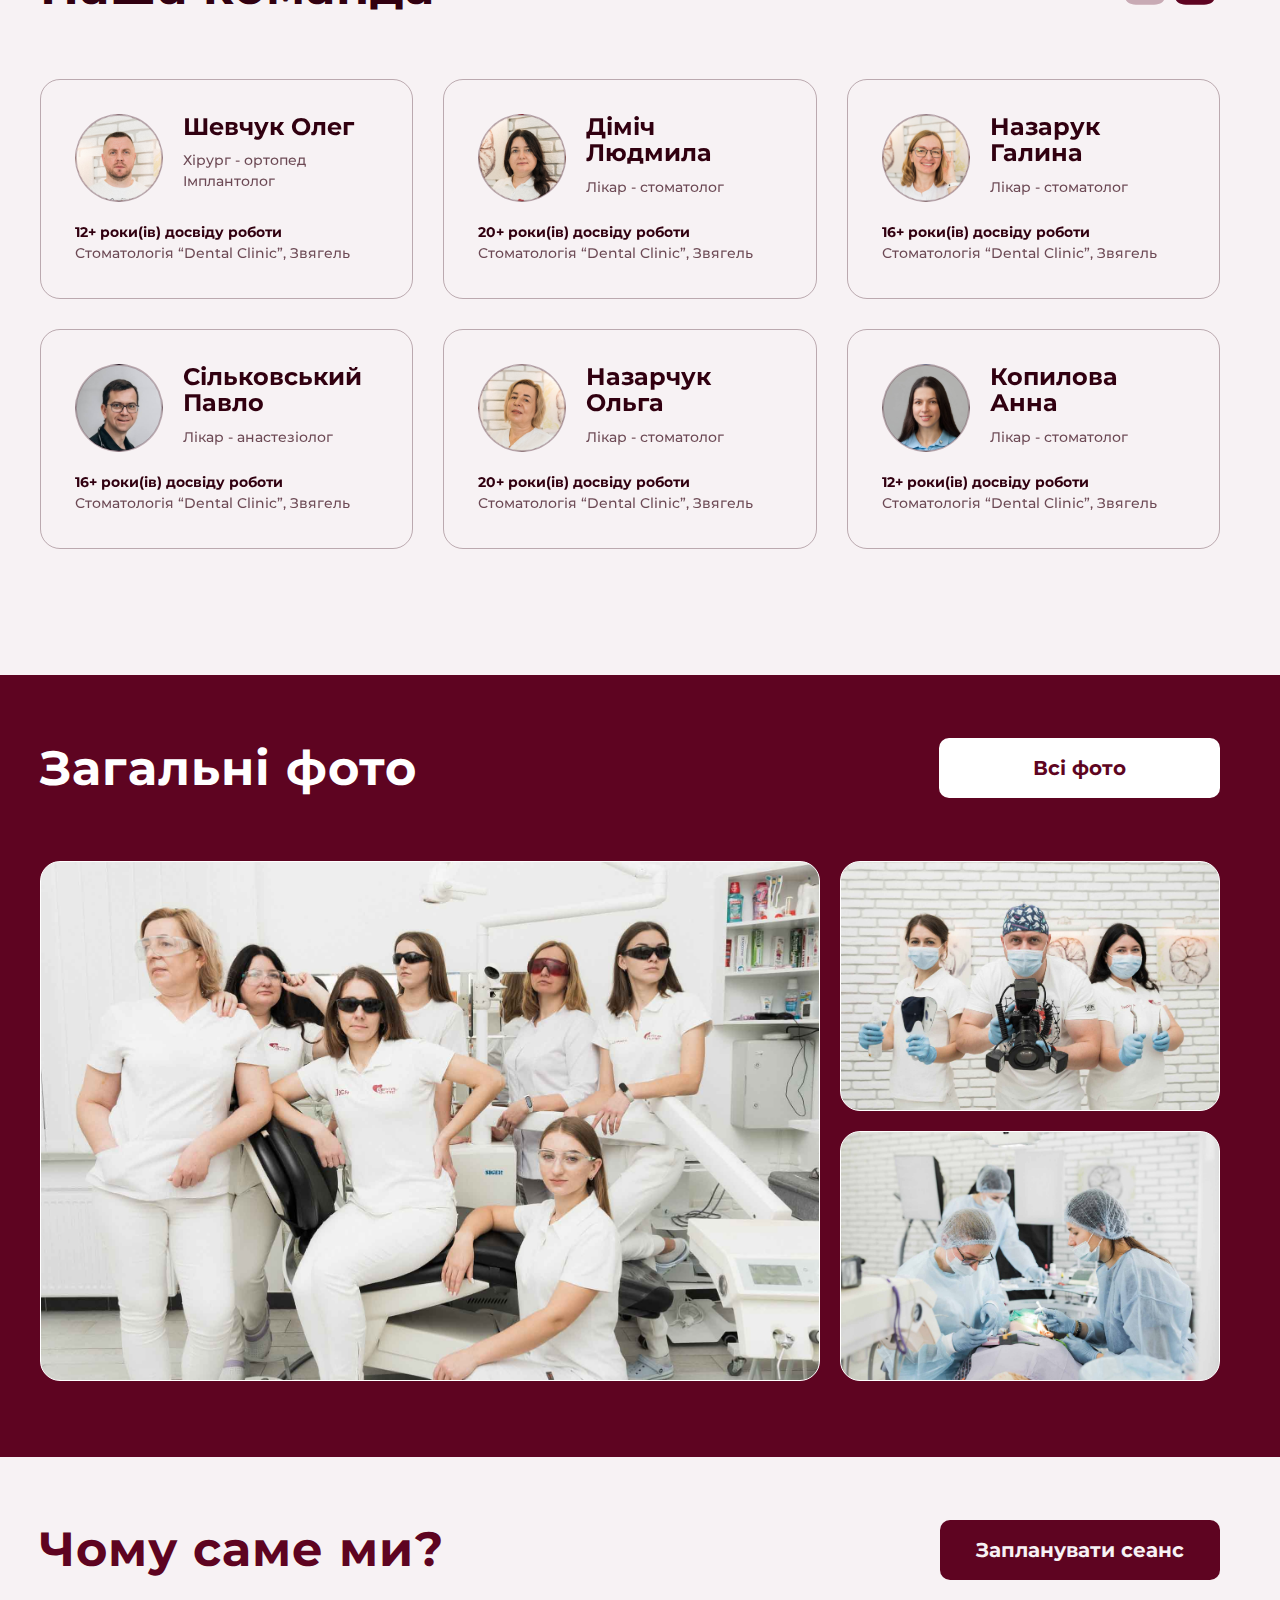
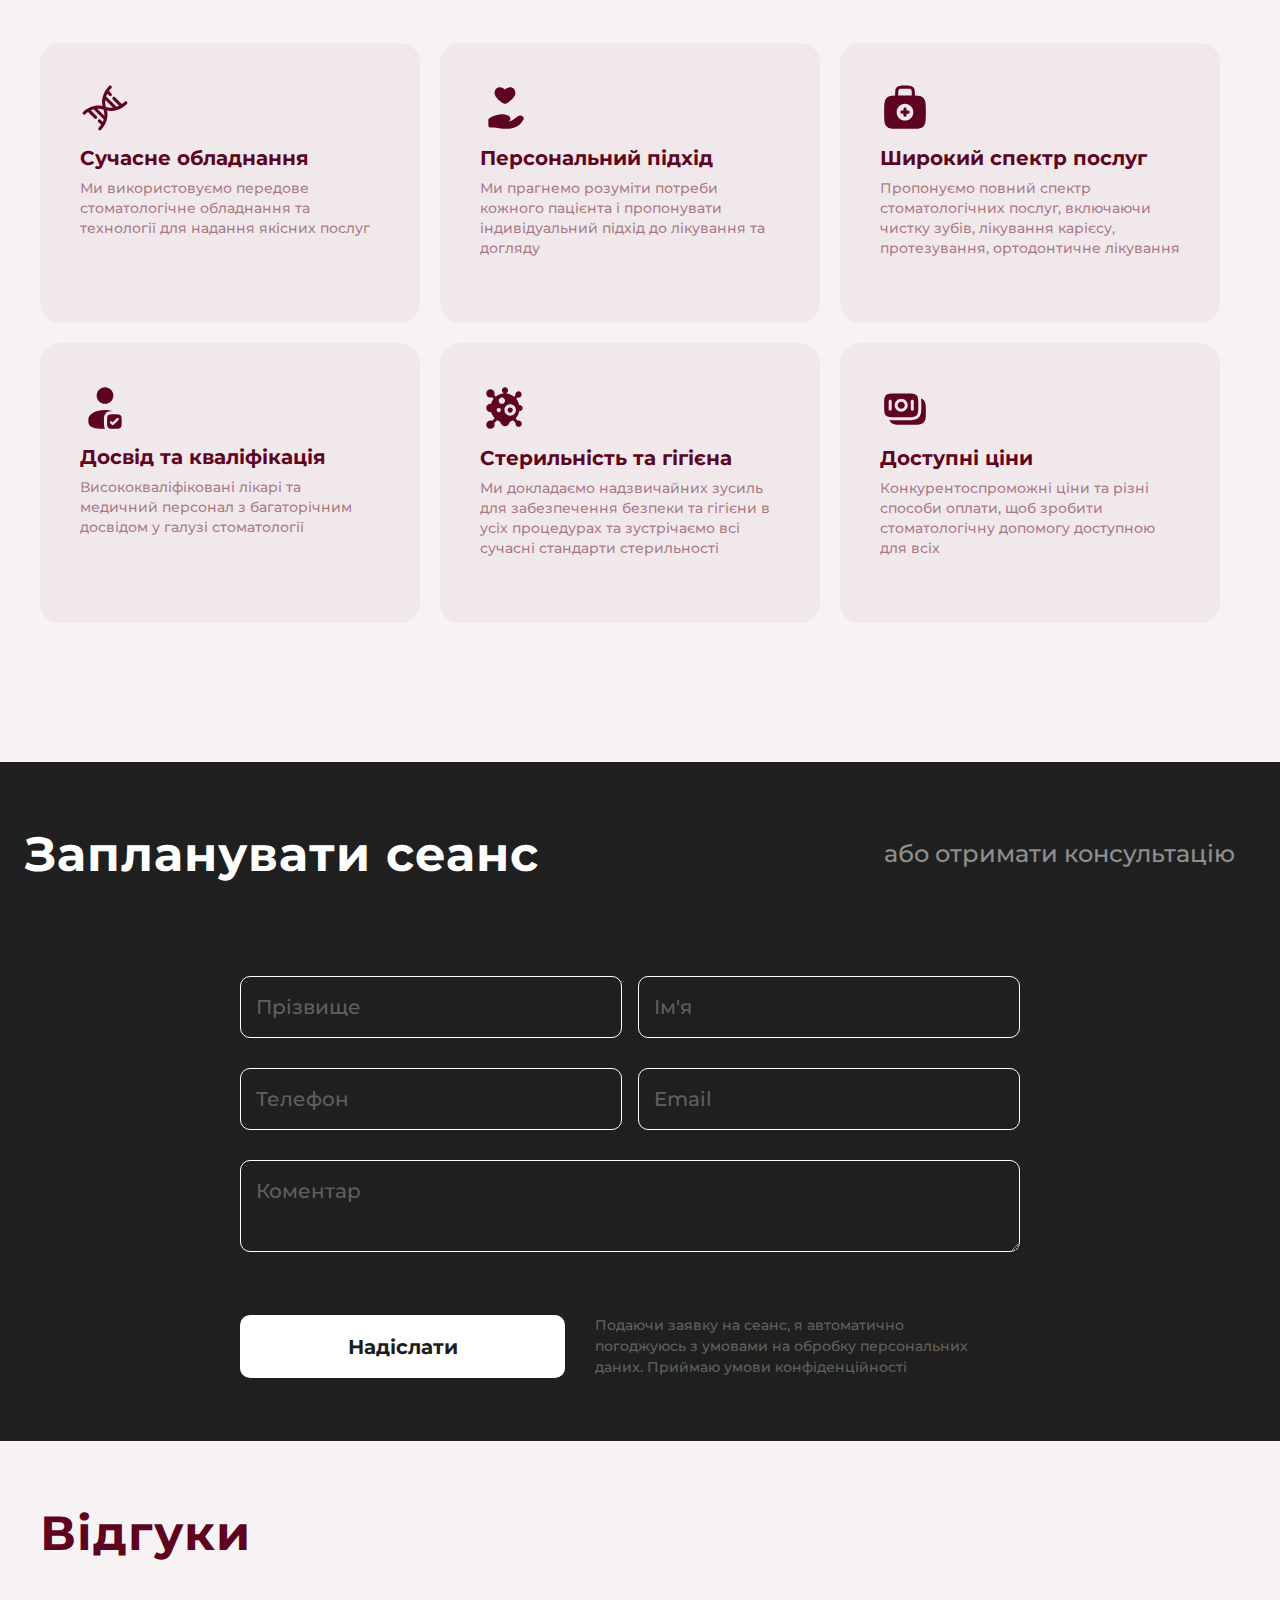
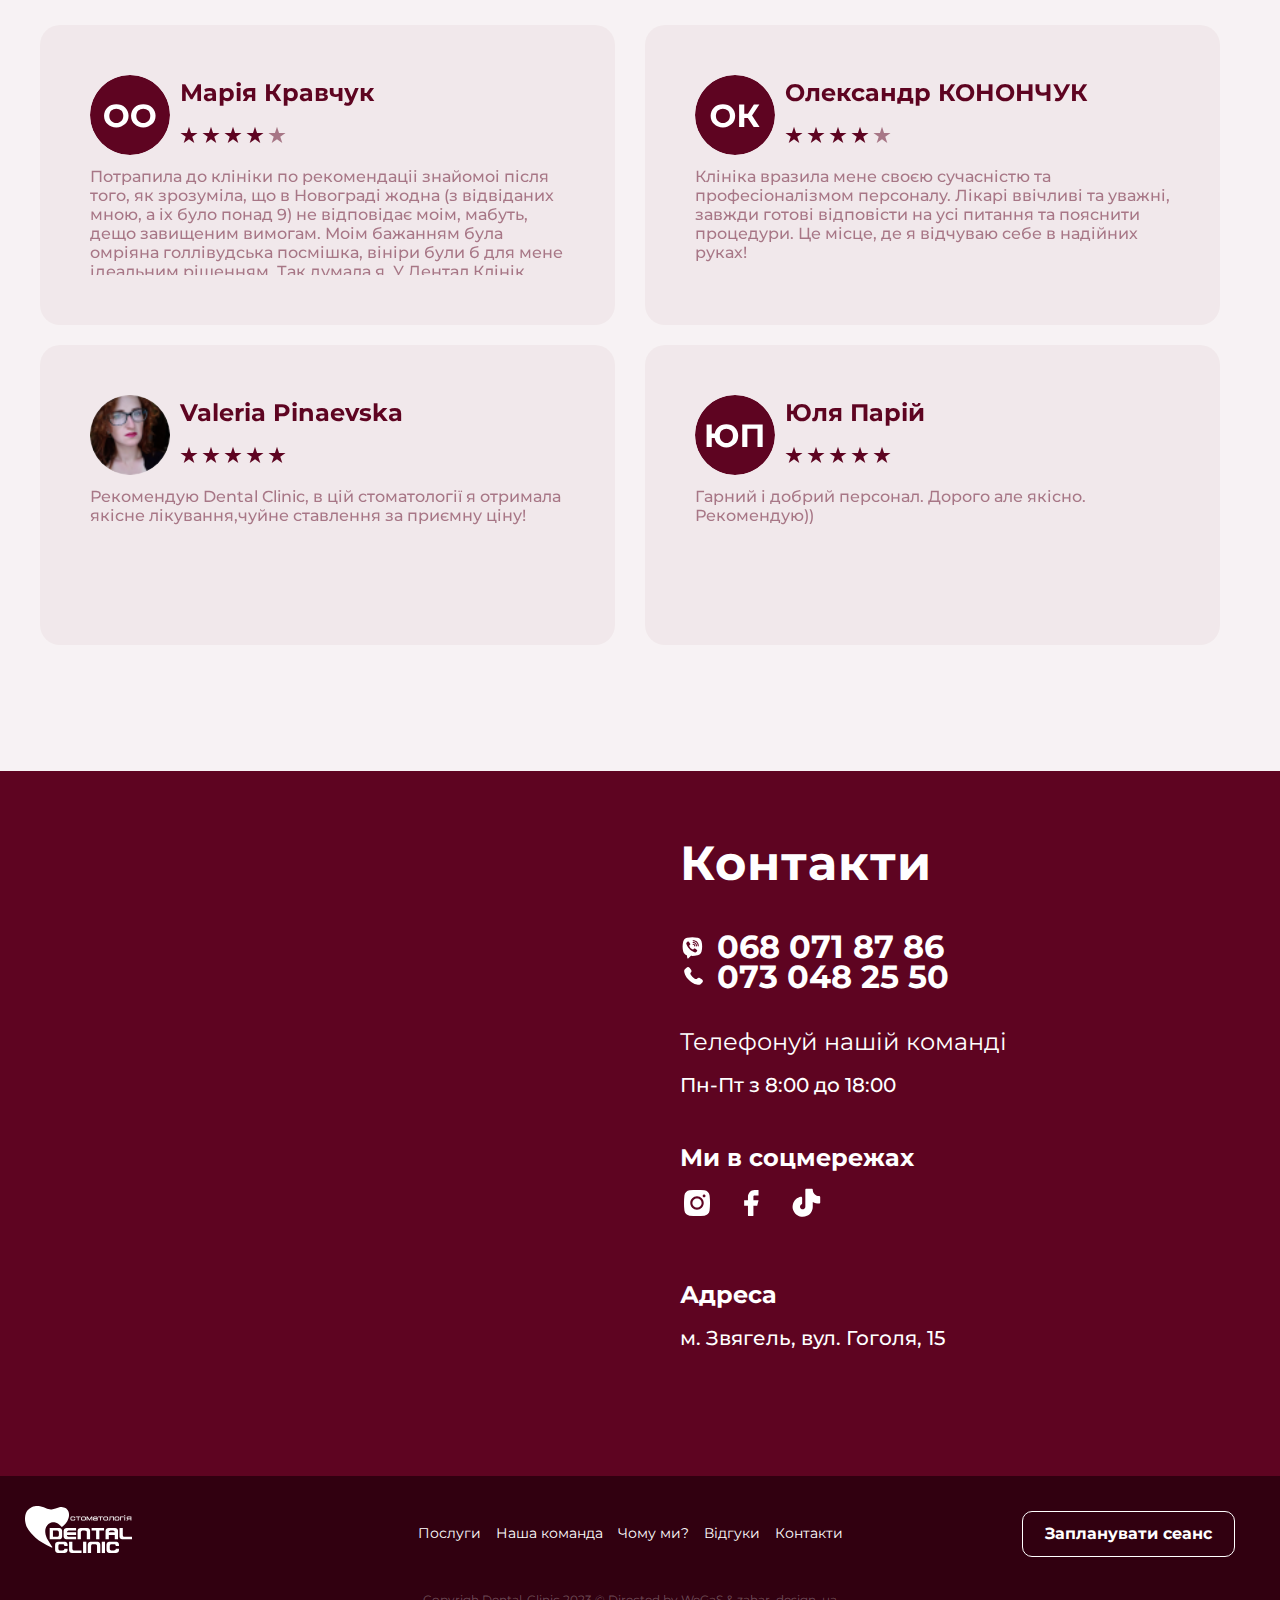
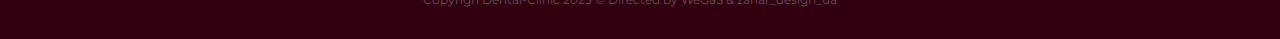
==== commit 9be1f7aa: "Add files via upload" ====
--- a/index.html
+++ b/index.html
@@ -673,7 +673,7 @@
 						<div class="gallerys one">
 							<div class="gallery_start">
 								<div class="gallery__grid">
-									<div style='background-image: url("https://vladhrytsaiuk.github.io/dental-clinic-zvyagel/photo/gallery/1.jpg");'
+									<div style='background-image: url("https://vladhrytsaiuk.github.io/dental-clinic-zvyagel/media/photo/gallery/1.jpg");'
 										class='gallery__grid-item gallery__item-1 animate__animated zoomIn animate__delay-02s'>
 									</div>
 									<div style='background-image: url("https://vladhrytsaiuk.github.io/dental-clinic-zvyagel/media/photo/gallery/2.jpg");'
